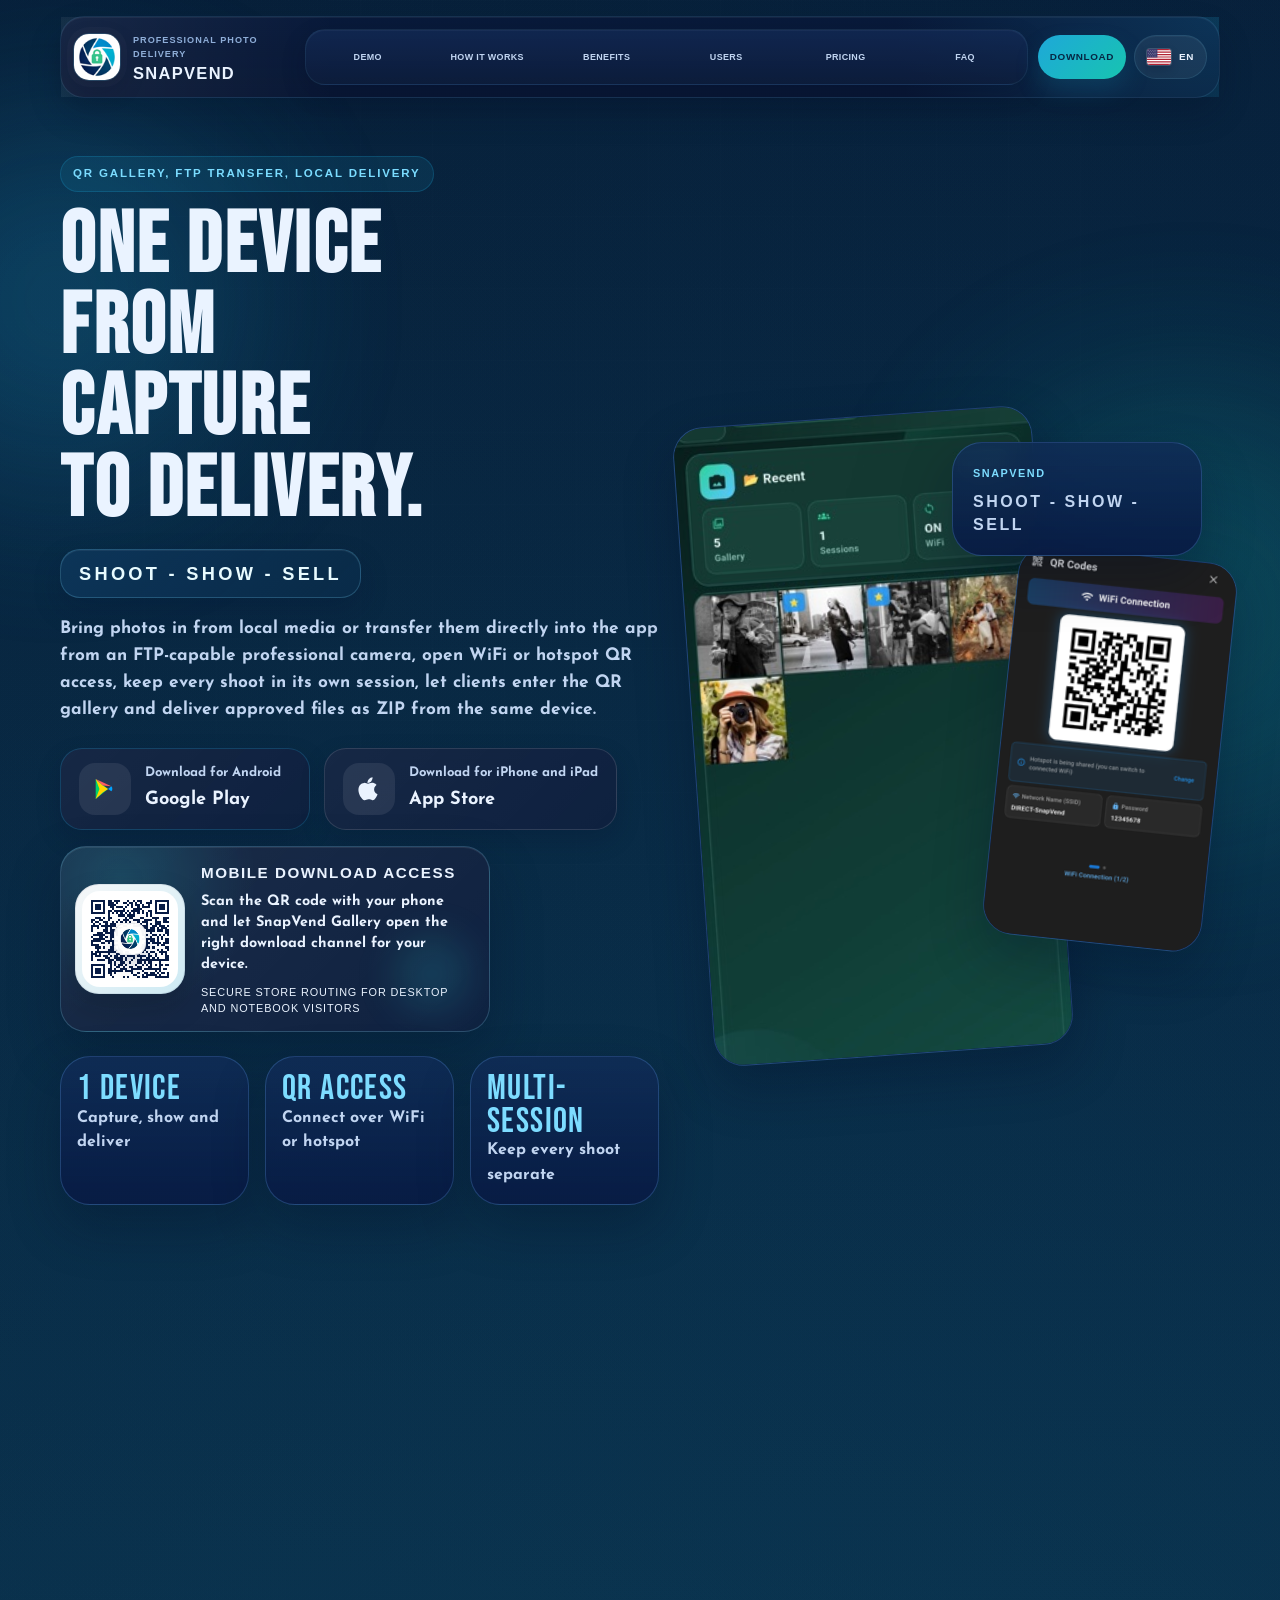
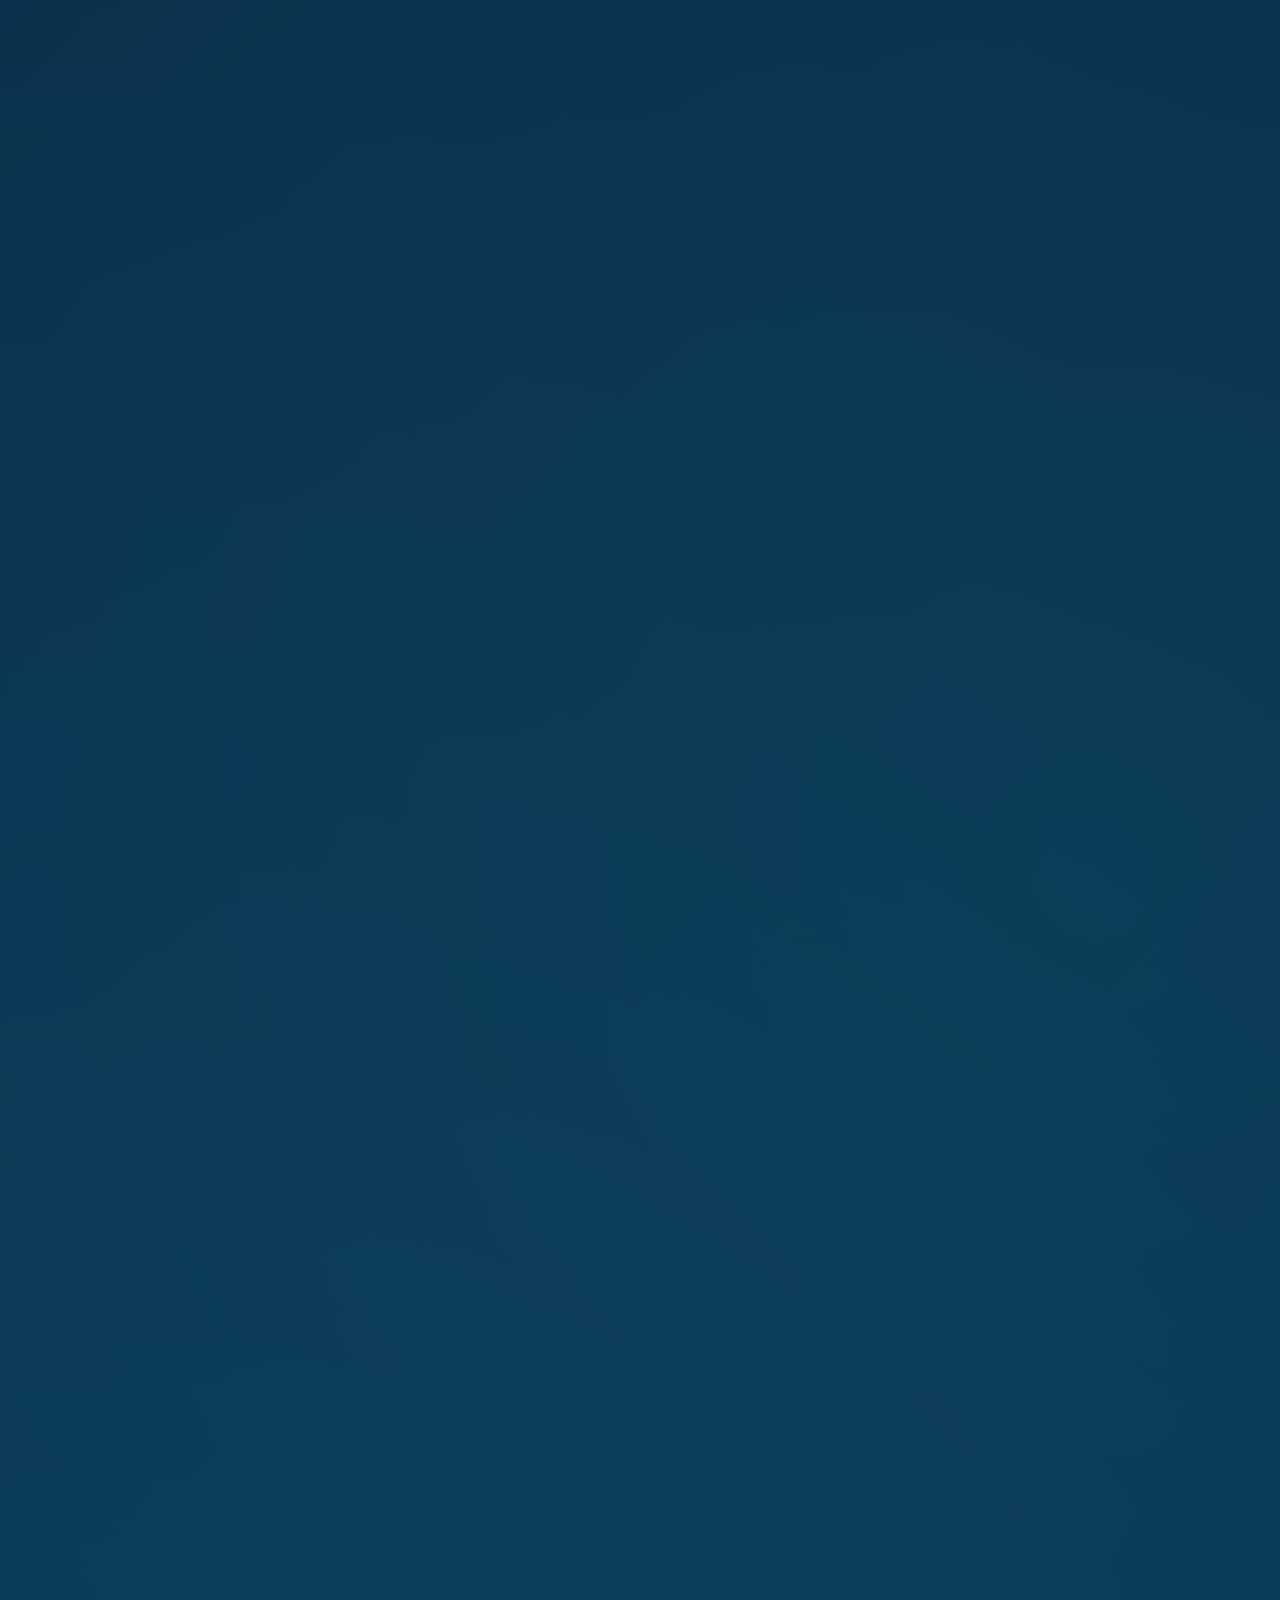
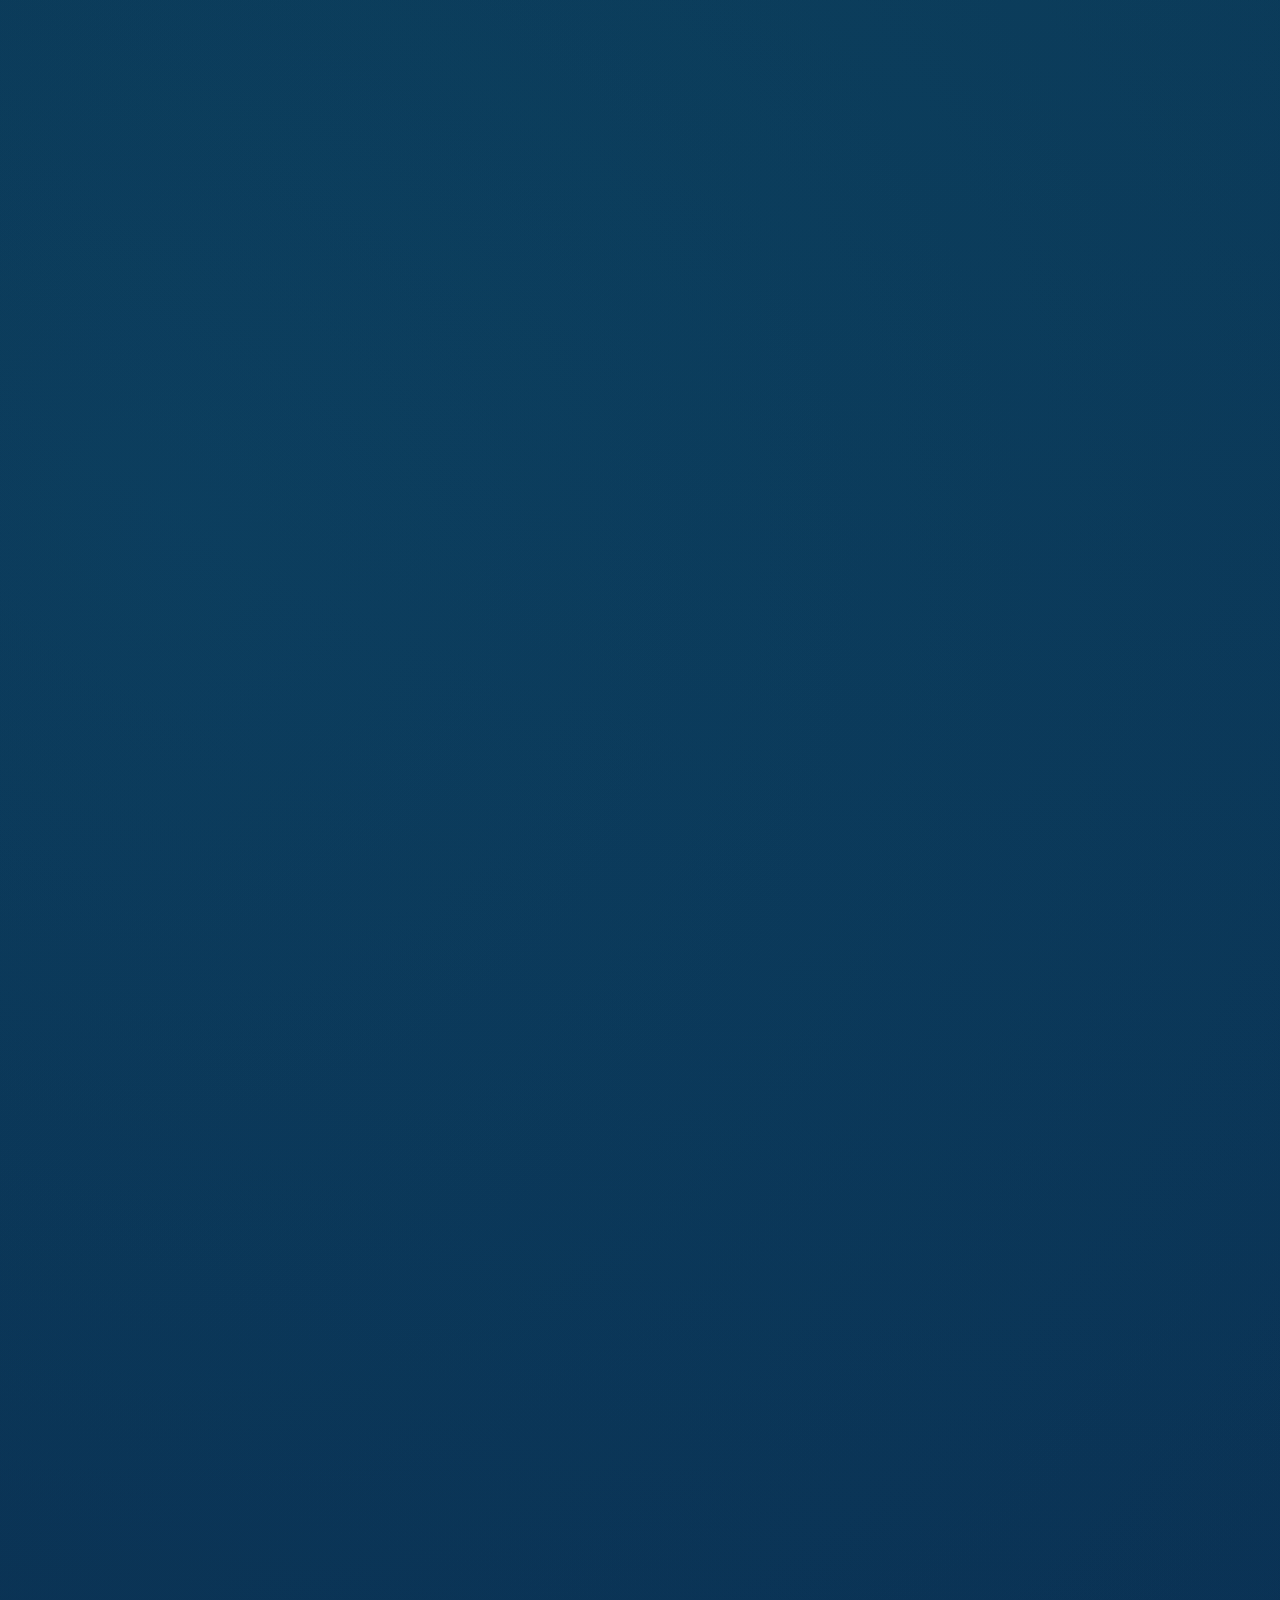
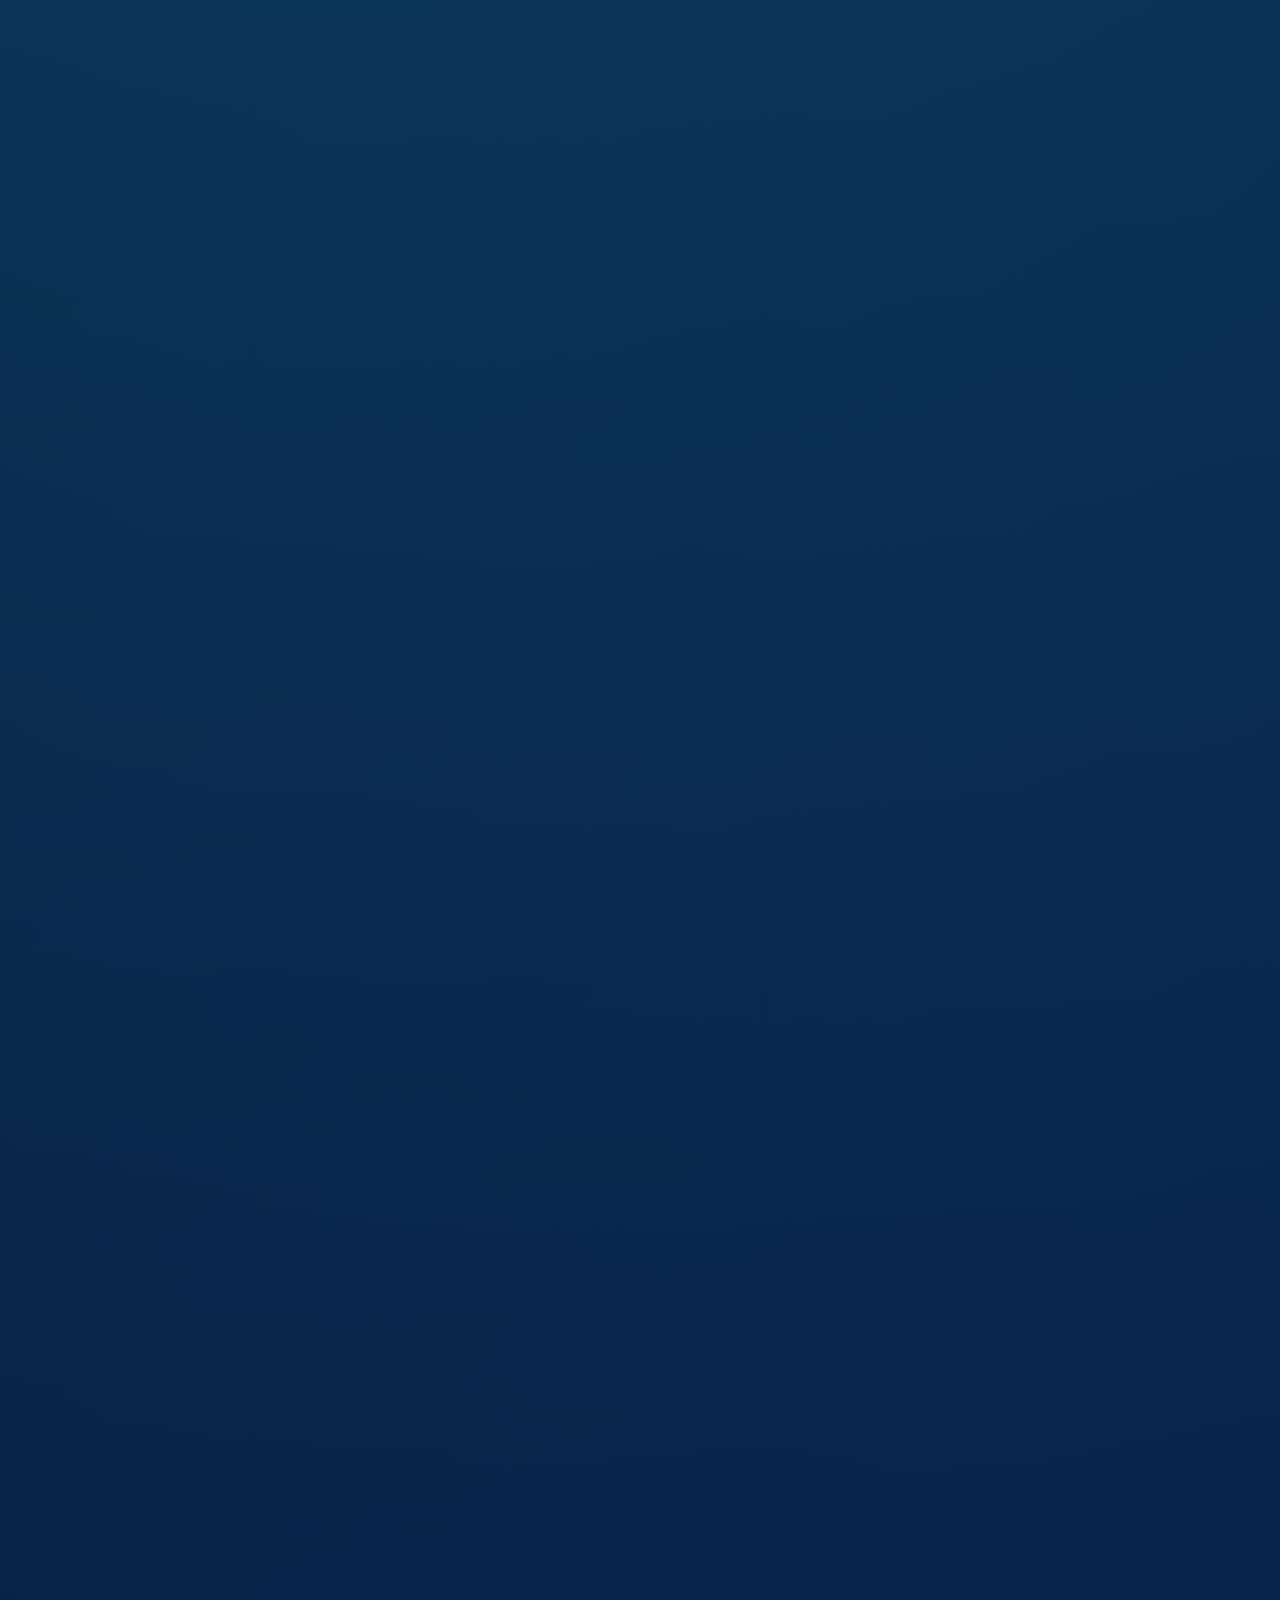
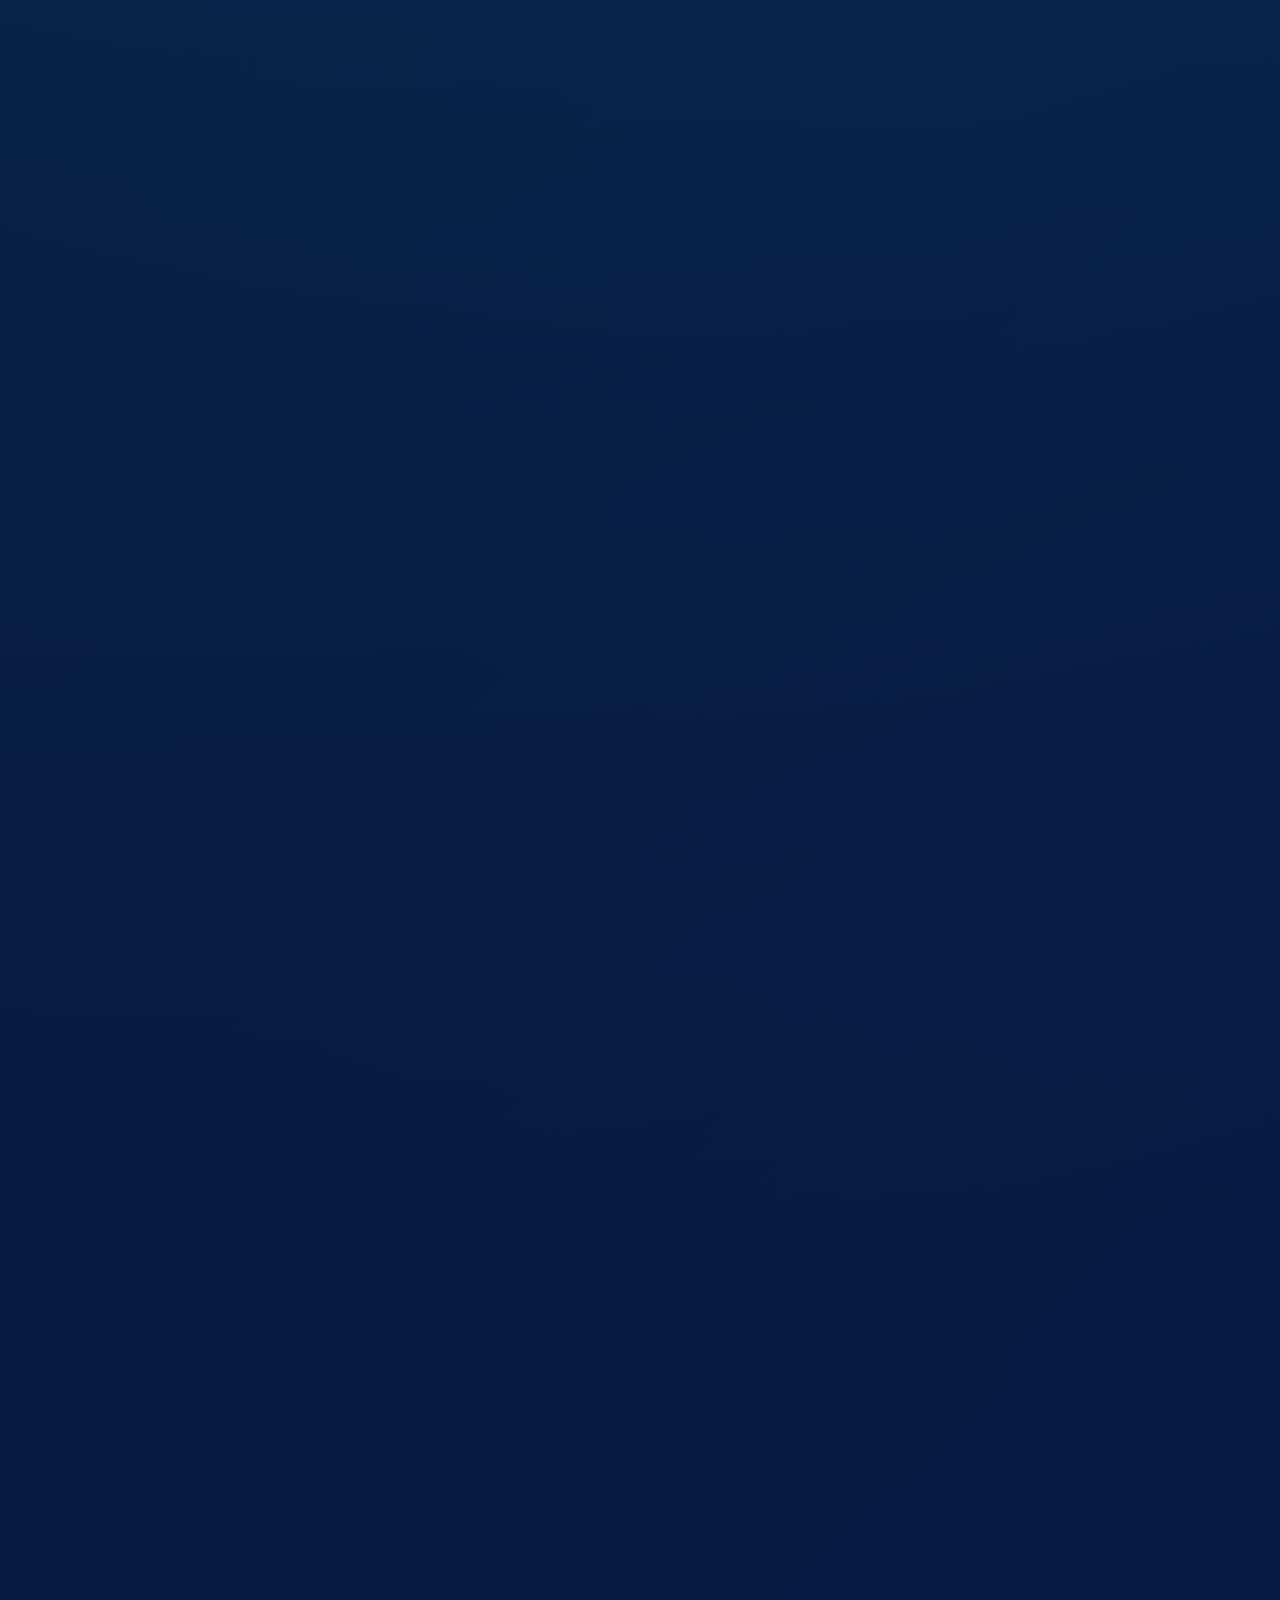
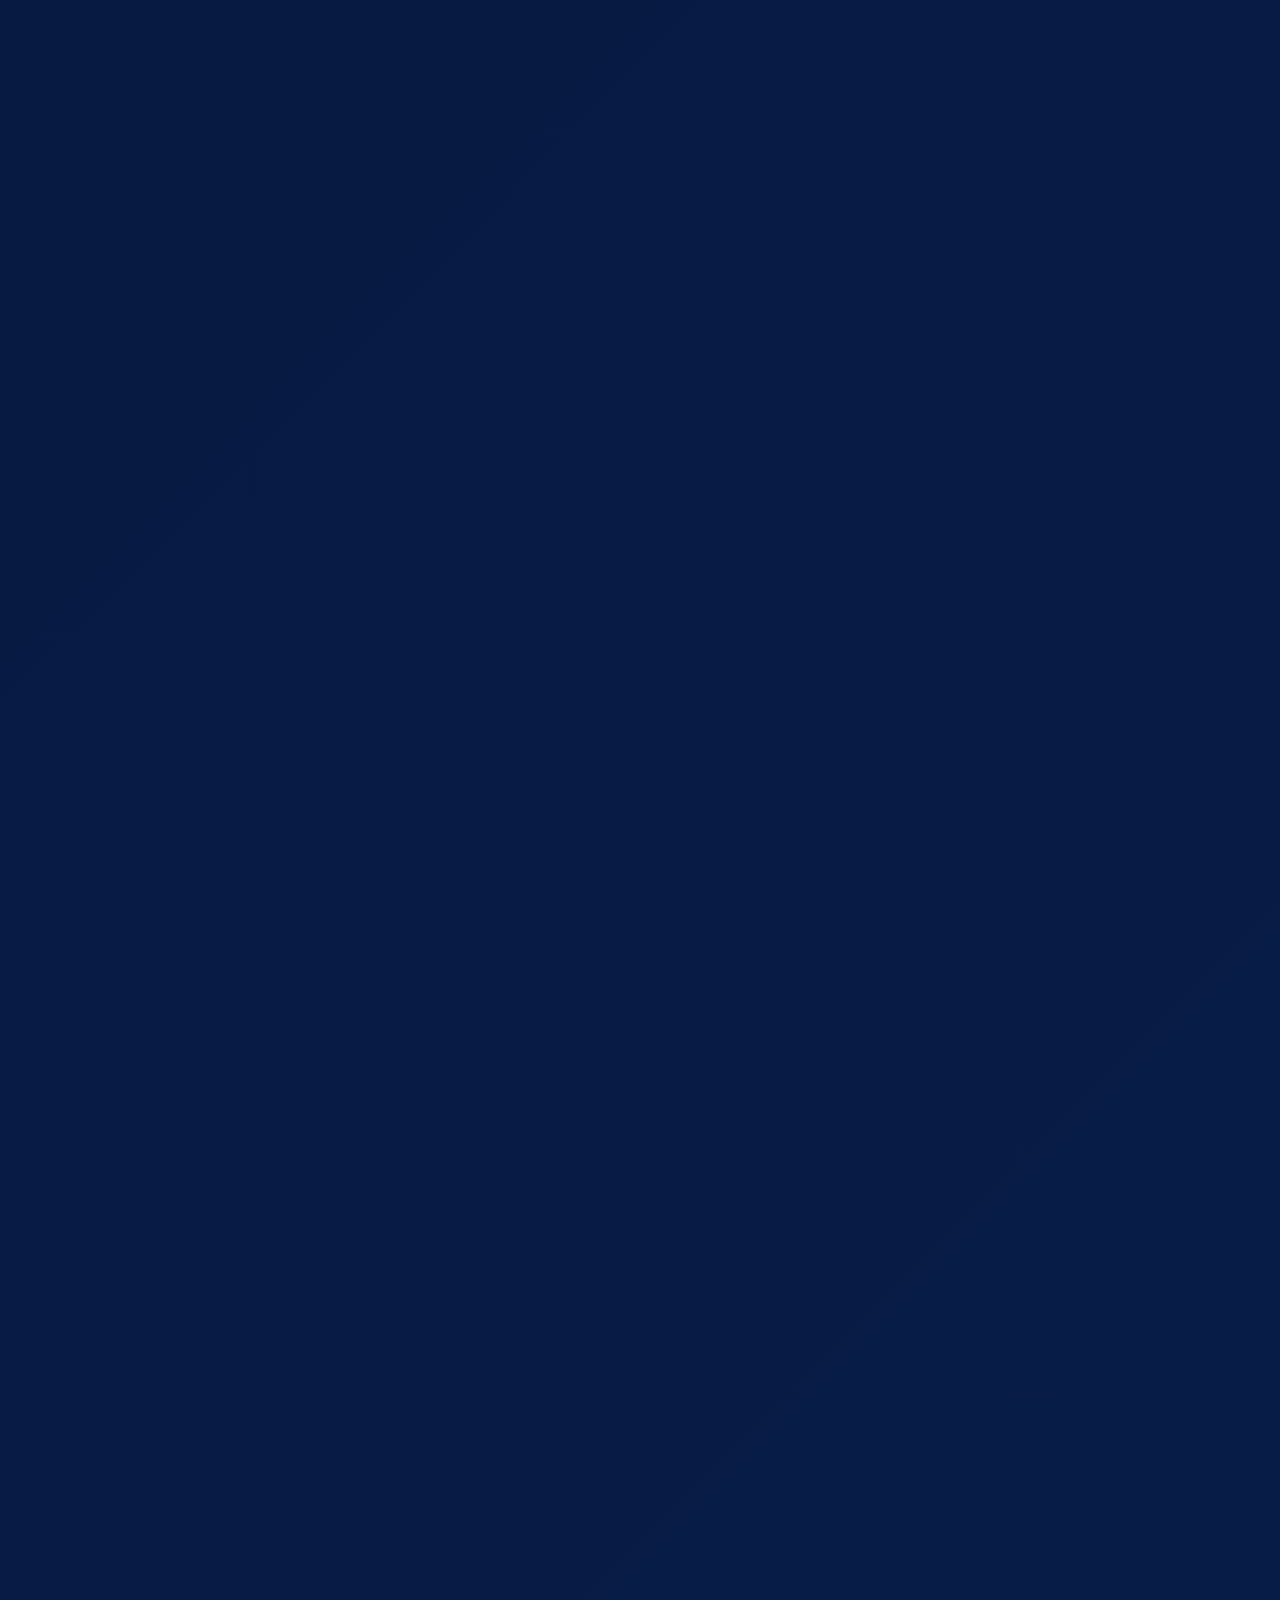
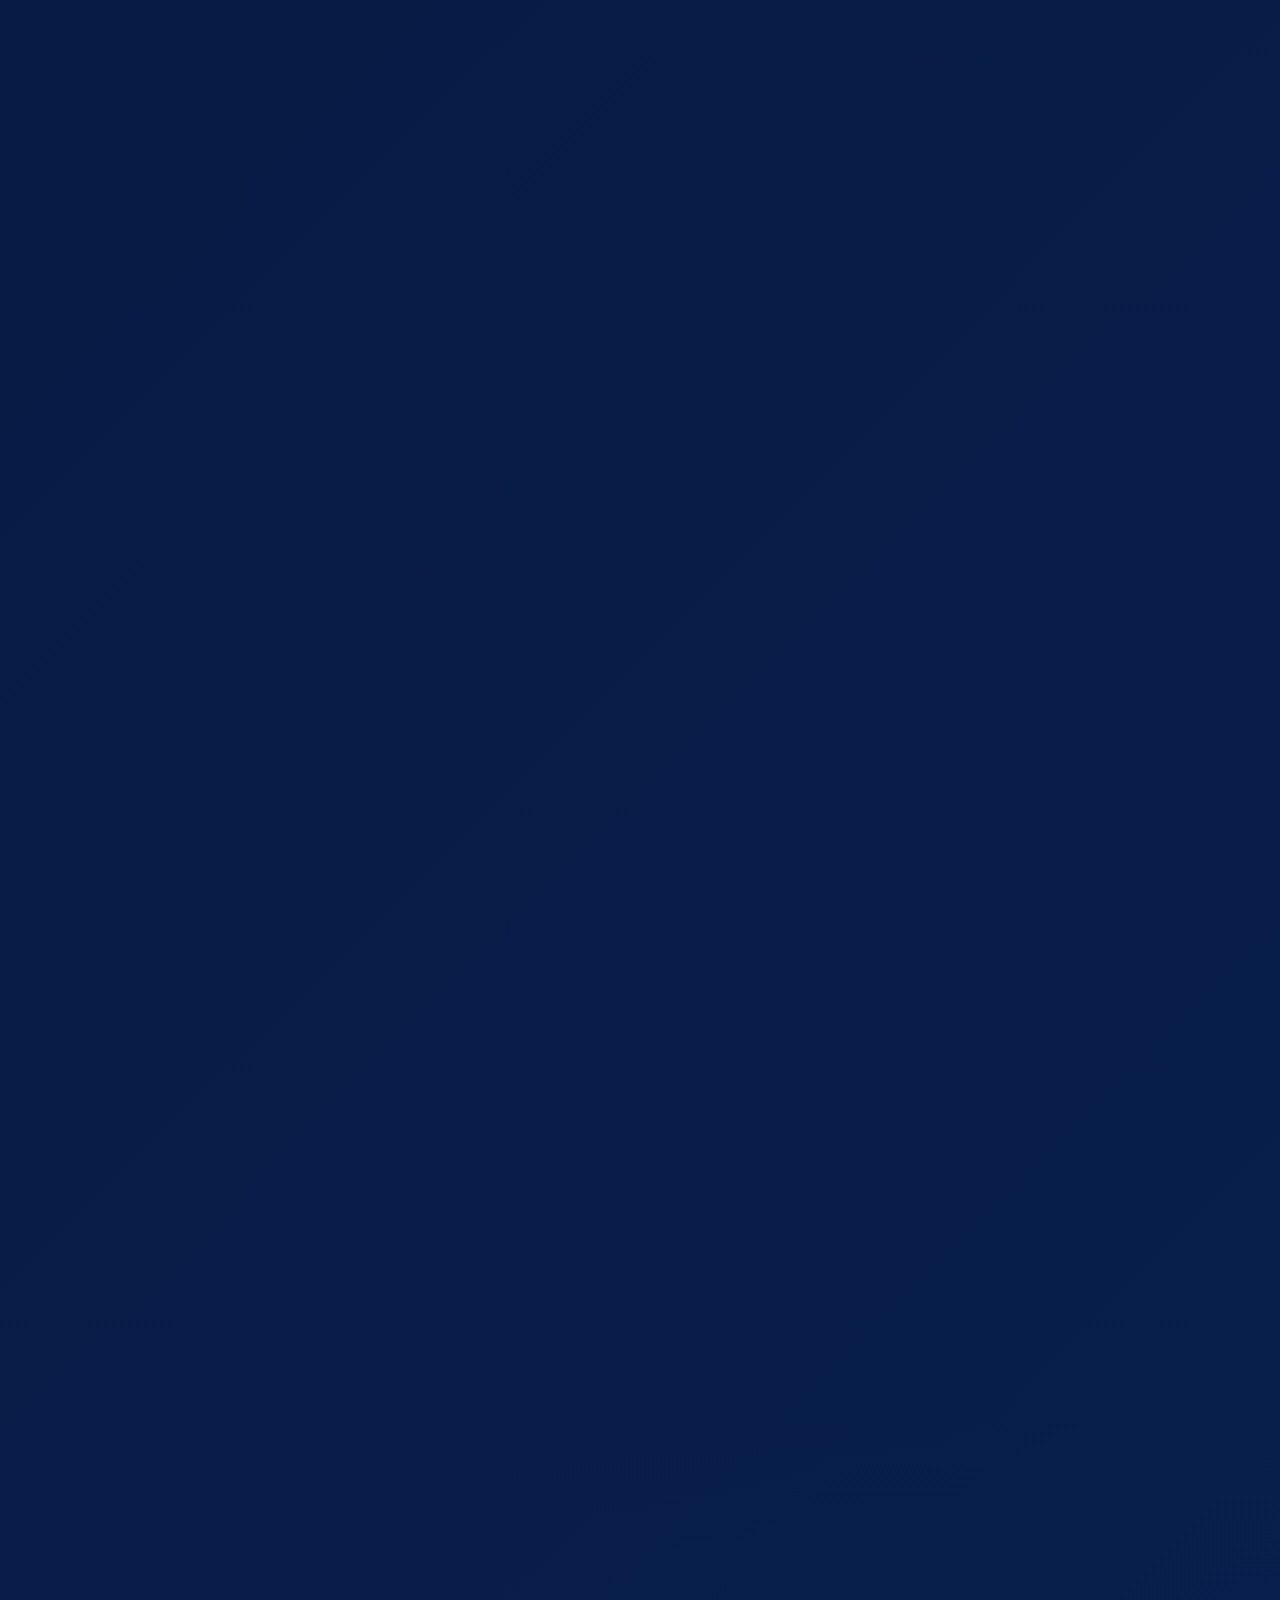
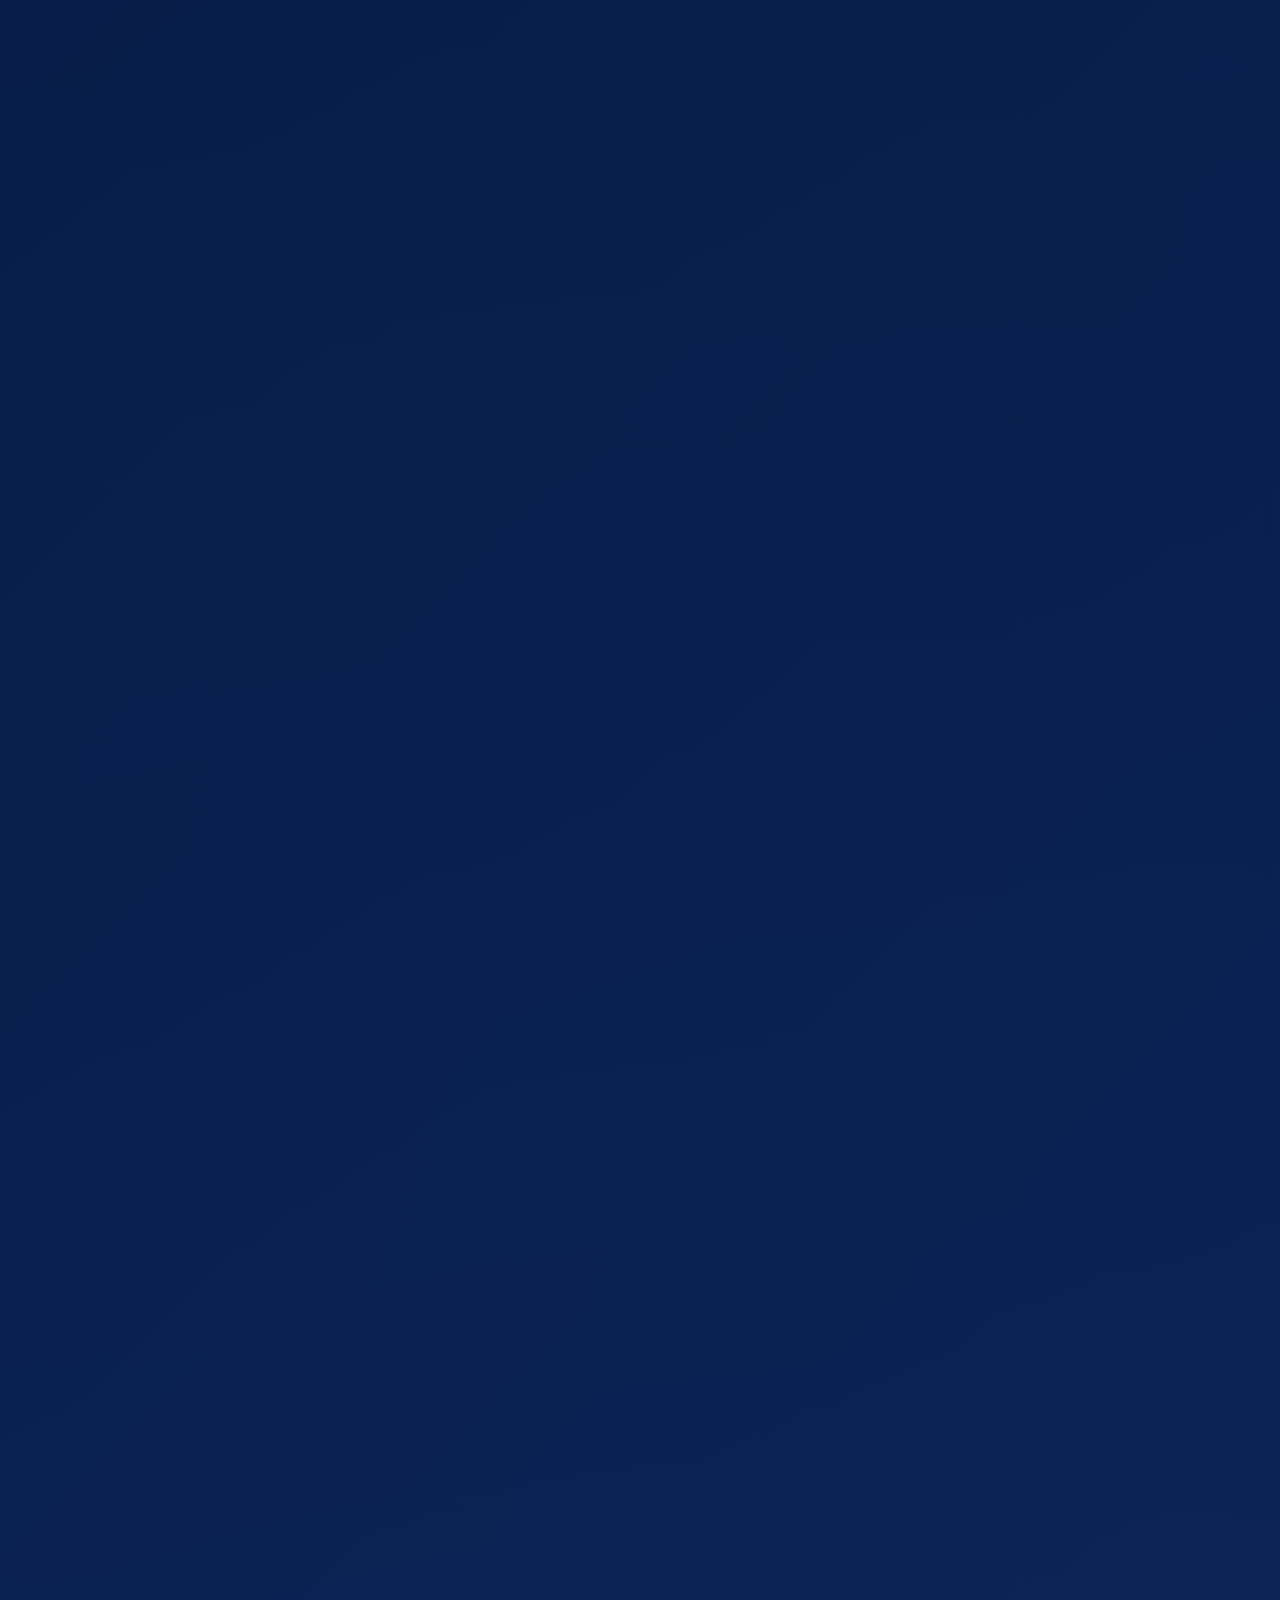
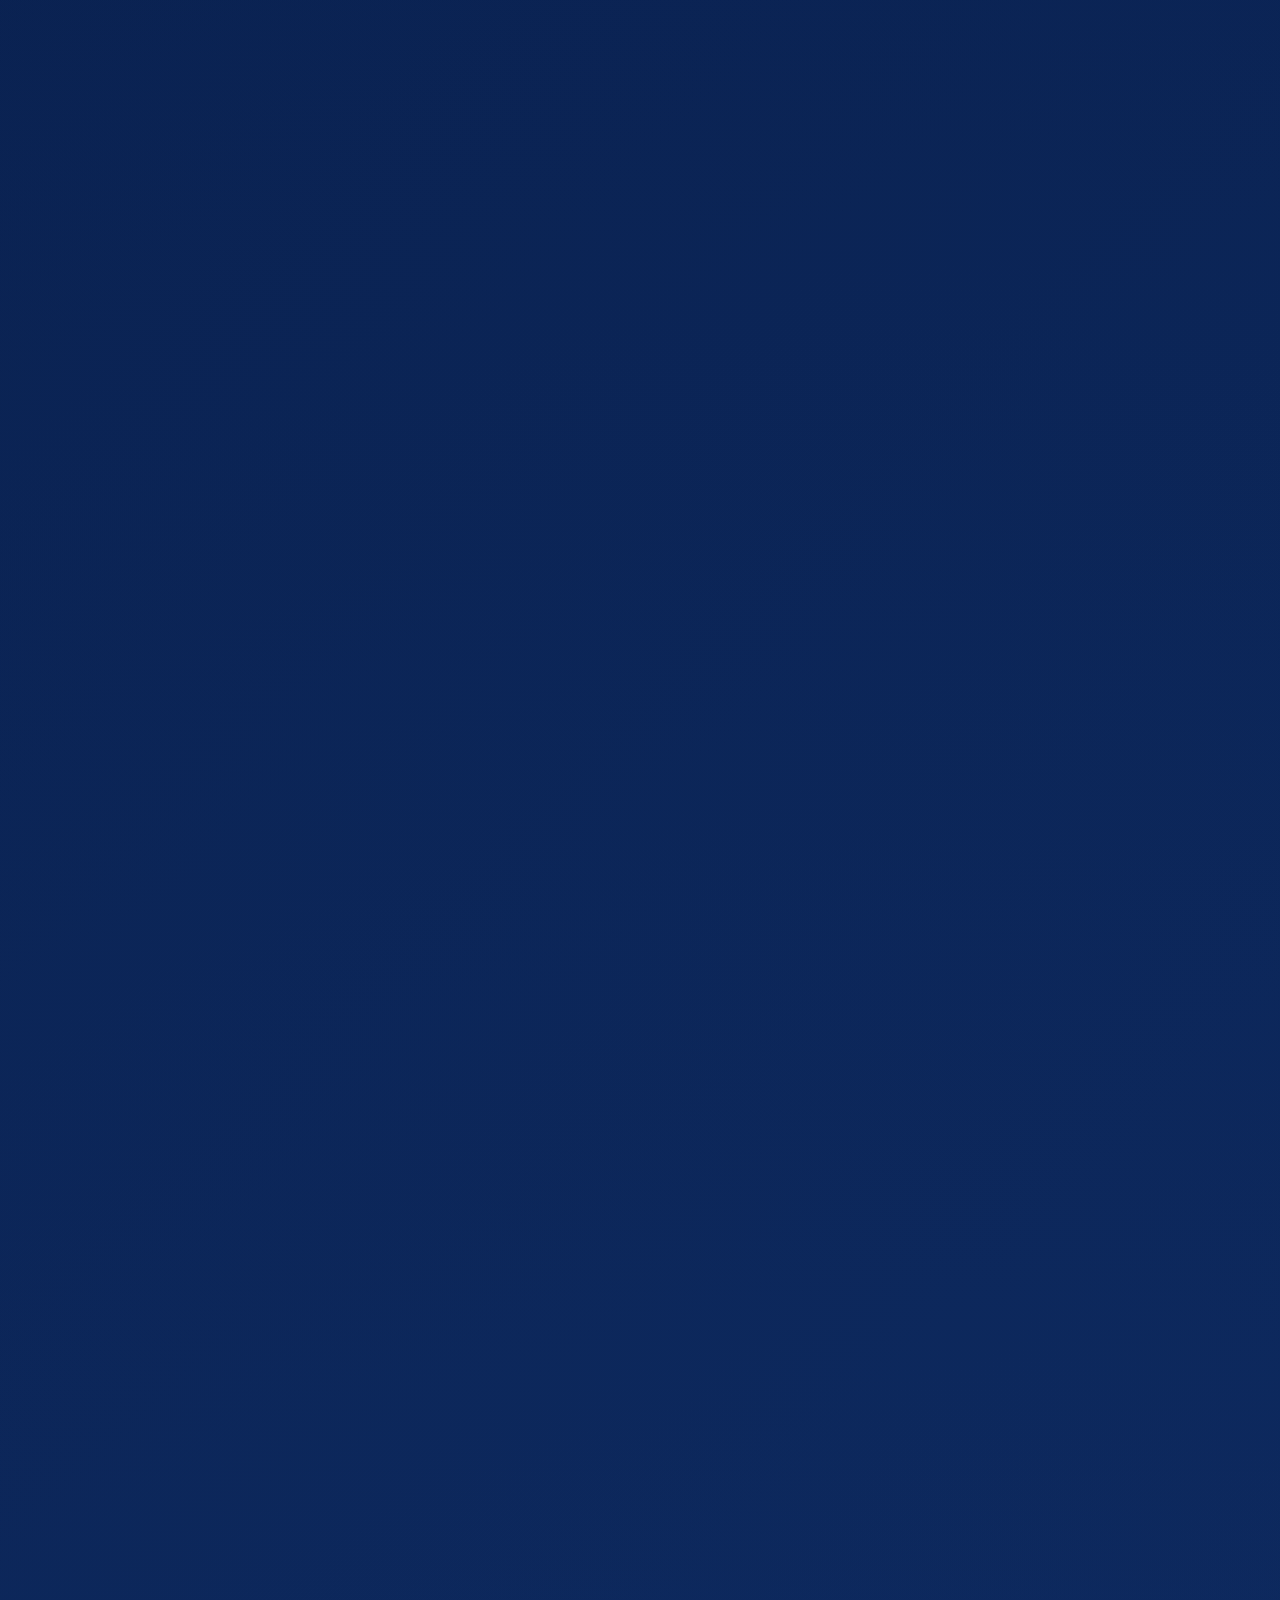
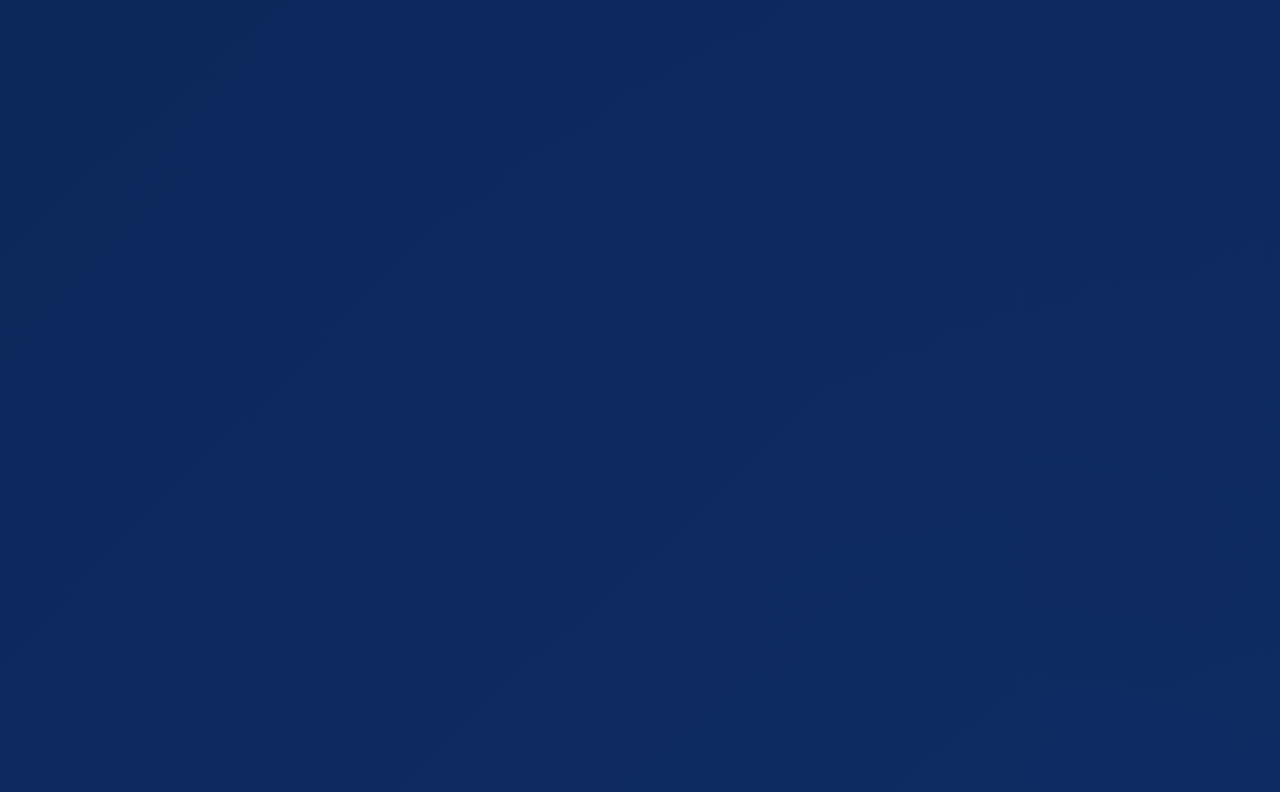
==== index.html @ ad2eaa2d "Add trust and quick start website sections" ====
<!doctype html>
<html lang="tr" dir="ltr" data-locale="tr">
  <head>
    <meta charset="utf-8">
    <meta name="viewport" content="width=device-width, initial-scale=1">
    <title>SnapVend Gallery | Fotoğrafçılar İçin QR Galeri ve Yerel Teslim</title>
    <meta name="description" content="SnapVend Gallery, fotoğrafçıların QR galeri paylaşımı, FTP kamera aktarımı, müşteri seçimi ve ZIP teslim akışını tek telefon veya tablette yönetmesine yardımcı olur.">
    <meta name="keywords" content="SnapVend Gallery, SnapVend, snapvendgallery.com, SnapVend Gallery uygulaması, fotoğrafçılar için QR galeri uygulaması, fotoğraf teslim uygulaması, Çek - Göster - Sat, QR galeri, FTP aktarım, yerel teslim, QR, oturum ve teslim tek akışta, Klasik galeri paylaşımından daha kontrollü saha akışı, Profesyonel saha ekipleri için tasarlandı, SnapVend&#x27;in öne çıktığı saha akışları, İstek, talep ve iş birliği mesajlarını doğrudan bize gönderin, Çok dilli müşteri deneyimi ile daha anlaşılır akış, İlk teslim akışını dakikalar içinde kurun, Yayına hazır, müşteriye anlatması kolay bir ürün deneyimi, Fotoğrafları profesyonel kameradan al, WiFi / erişim noktası QR bağlantısını başlat, Oturum galerisini QR ile aç, Yerel ödeme ve PAC onayı, ZIP teslim ve satış raporu, Müşteriye uygulama indirtmez, Oturum bazlı düzen kurar, Satış ve teslim tek cihazda kalır, Canlı çekim için operasyonel kontrol, Lisans ve cihaz kuralları net görünür, Düğün ve etkinlik fotoğrafçıları, Stüdyo ve portre çekimleri, Okul, spor ve kurumsal işler, Sokak, turistik alan ve mobil portre çekimleri, Mobil teslim ekipleri, Web sitesi ve ilk yönlendirme, Galeri ve müşteri seçimi, Onay ve teslim akışı, Uygulamayı kur, Fotoğrafları alın, QR ile müşteriye göster, Onayla ve teslim et, Şeffaf demo deneyimi, Mağaza sonrası net indirme, Referans alanı hazır, Düğün ve davet seçimi, Düğün baskı listesi, Stüdyo seçim masası, Okul ve spor oturumları, Sokak ve turistik alan portre satışı, Kurumsal etkinlik standı, Düğün baskı ve teslim ekipleri, Hızlı teslim ekipleri, Markalı deneyim arayan stüdyolar, Yerel ağ ile çalışan operasyonlar, Çoklu oturum yöneten ekipler, Sınırsız günlük teslim, Sınırsız canlı sunum ve baskı sipariş listesi, 1 telefon + 1 tablet aktivasyonu, Özel işletme adı, logo ve ZIP dosya adı, Satın alma geri yükleme ve abonelik yönetimi, Aylık Premium’daki tüm lisans hakları, 12 aylık kullanımda daha avantajlı toplam maliyet, Doğrulanmış lisansla 14 gün offline erişim penceresi, Yoğun düğün ve saha ekipleri için sürdürülebilir kullanım, Marka ve teslim akışı üzerinde tam kontrol, QR erişim, oturum, ödeme ve teslim tek akışta ilerler., Düğün, etkinlik, stüdyo ve mobil portre satışına uyum sağlar., Yerel ağ mantığı sayesinde hızlı, kontrollü ve internete daha az bağımlı çalışır., Genel Bilgi, Demo Talebi, Fiyatlandırma, İş Ortaklığı, Özel Talep">
    <meta name="robots" content="index,follow,max-image-preview:large,max-snippet:-1,max-video-preview:-1">
    <meta name="theme-color" content="#071b45">
    <meta http-equiv="content-language" content="tr">
    <meta name="application-name" content="SnapVend Gallery">
    <meta property="og:site_name" content="SnapVend Gallery">
    <meta property="og:type" content="website">
    <meta property="og:title" content="SnapVend Gallery | Fotoğrafçılar İçin QR Galeri ve Yerel Teslim">
    <meta property="og:description" content="SnapVend Gallery, fotoğrafçıların QR galeri paylaşımı, FTP kamera aktarımı, müşteri seçimi ve ZIP teslim akışını tek telefon veya tablette yönetmesine yardımcı olur.">
    <meta property="og:url" content="https://snapvendgallery.com/">
    <meta property="og:image" content="https://snapvendgallery.com/assets/branding/app_icon_store_512.png">
    <meta property="og:image:alt" content="SnapVend Gallery | Fotoğrafçılar İçin QR Galeri ve Yerel Teslim">
    <meta property="og:locale" content="tr_TR">
    <meta name="twitter:card" content="summary_large_image">
    <meta name="twitter:title" content="SnapVend Gallery | Fotoğrafçılar İçin QR Galeri ve Yerel Teslim">
    <meta name="twitter:description" content="SnapVend Gallery, fotoğrafçıların QR galeri paylaşımı, FTP kamera aktarımı, müşteri seçimi ve ZIP teslim akışını tek telefon veya tablette yönetmesine yardımcı olur.">
    <meta name="twitter:image" content="https://snapvendgallery.com/assets/branding/app_icon_store_512.png">
    <meta name="twitter:image:alt" content="SnapVend Gallery | Fotoğrafçılar İçin QR Galeri ve Yerel Teslim">
    <link rel="canonical" href="https://snapvendgallery.com/">
    <link rel="alternate" hreflang="x-default" href="https://snapvendgallery.com/">
    <link rel="alternate" hreflang="tr" href="https://snapvendgallery.com/">
    <link rel="alternate" hreflang="tr-TR" href="https://snapvendgallery.com/">
    <link rel="alternate" hreflang="en" href="https://snapvendgallery.com/en/">
    <link rel="alternate" hreflang="en-US" href="https://snapvendgallery.com/en/">
    <link rel="alternate" hreflang="en-GB" href="https://snapvendgallery.com/en/">
    <link rel="alternate" hreflang="en-CA" href="https://snapvendgallery.com/en/">
    <link rel="alternate" hreflang="en-AU" href="https://snapvendgallery.com/en/">
    <link rel="alternate" hreflang="es" href="https://snapvendgallery.com/es/">
    <link rel="alternate" hreflang="es-ES" href="https://snapvendgallery.com/es/">
    <link rel="alternate" hreflang="es-MX" href="https://snapvendgallery.com/es/">
    <link rel="alternate" hreflang="es-AR" href="https://snapvendgallery.com/es/">
    <link rel="alternate" hreflang="es-CO" href="https://snapvendgallery.com/es/">
    <link rel="alternate" hreflang="fr" href="https://snapvendgallery.com/fr/">
    <link rel="alternate" hreflang="fr-FR" href="https://snapvendgallery.com/fr/">
    <link rel="alternate" hreflang="fr-CA" href="https://snapvendgallery.com/fr/">
    <link rel="alternate" hreflang="fr-BE" href="https://snapvendgallery.com/fr/">
    <link rel="alternate" hreflang="fr-CH" href="https://snapvendgallery.com/fr/">
    <link rel="alternate" hreflang="de" href="https://snapvendgallery.com/de/">
    <link rel="alternate" hreflang="de-DE" href="https://snapvendgallery.com/de/">
    <link rel="alternate" hreflang="de-AT" href="https://snapvendgallery.com/de/">
    <link rel="alternate" hreflang="de-CH" href="https://snapvendgallery.com/de/">
    <link rel="alternate" hreflang="it" href="https://snapvendgallery.com/it/">
    <link rel="alternate" hreflang="it-IT" href="https://snapvendgallery.com/it/">
    <link rel="alternate" hreflang="it-CH" href="https://snapvendgallery.com/it/">
    <link rel="alternate" hreflang="pt" href="https://snapvendgallery.com/pt/">
    <link rel="alternate" hreflang="pt-BR" href="https://snapvendgallery.com/pt/">
    <link rel="alternate" hreflang="pt-PT" href="https://snapvendgallery.com/pt/">
    <link rel="alternate" hreflang="ru" href="https://snapvendgallery.com/ru/">
    <link rel="alternate" hreflang="ru-RU" href="https://snapvendgallery.com/ru/">
    <link rel="alternate" hreflang="ru-KZ" href="https://snapvendgallery.com/ru/">
    <link rel="alternate" hreflang="ar" href="https://snapvendgallery.com/ar/">
    <link rel="alternate" hreflang="ar-SA" href="https://snapvendgallery.com/ar/">
    <link rel="alternate" hreflang="ar-AE" href="https://snapvendgallery.com/ar/">
    <link rel="alternate" hreflang="ar-EG" href="https://snapvendgallery.com/ar/">
    <link rel="alternate" hreflang="hi" href="https://snapvendgallery.com/hi/">
    <link rel="alternate" hreflang="hi-IN" href="https://snapvendgallery.com/hi/">
    <link rel="alternate" hreflang="ja" href="https://snapvendgallery.com/ja/">
    <link rel="alternate" hreflang="ja-JP" href="https://snapvendgallery.com/ja/">
    <link rel="alternate" hreflang="zh" href="https://snapvendgallery.com/zh/">
    <link rel="alternate" hreflang="zh-CN" href="https://snapvendgallery.com/zh/">
    <link rel="alternate" hreflang="zh-SG" href="https://snapvendgallery.com/zh/">
    <link rel="icon" type="image/png" href="./assets/branding/snapvend_logo_square.png">
    <link rel="shortcut icon" href="./assets/branding/snapvend_logo_square.png">
    <link rel="apple-touch-icon" href="./assets/branding/snapvend_logo_square.png">
    <link rel="manifest" href="./manifest.webmanifest">
    <link rel="preload" href="./assets/fonts/BebasNeue-Regular.ttf" as="font" type="font/ttf" crossorigin>
    <link rel="preload" href="./assets/fonts/JosefinSans-Bold.ttf" as="font" type="font/ttf" crossorigin>
    <link rel="stylesheet" href="./styles.css?v=20260509140459">
    <script type="application/ld+json">{"@context":"https://schema.org","@graph":[{"@type":"Organization","@id":"https://snapvendgallery.com/#organization","name":"SnapVend Gallery","alternateName":["SnapVend","SnapVend QR Gallery","SnapVend Photo Delivery"],"description":"SnapVend Gallery, fotoğrafçıların QR galeri paylaşımı, FTP kamera aktarımı, müşteri seçimi ve ZIP teslim akışını tek telefon veya tablette yönetmesine yardımcı olur.","disambiguatingDescription":"SnapVend Gallery, snapvendgallery.com üzerinde yayınlanan fotoğrafçılar için QR galeri ve yerel fotoğraf teslim uygulamasıdır.","slogan":"Çek - Göster - Sat","url":"https://snapvendgallery.com/","logo":{"@type":"ImageObject","url":"https://snapvendgallery.com/assets/branding/snapvend_logo_square.png"},"image":"https://snapvendgallery.com/assets/branding/snapvend_logo_square.png","sameAs":["https://snapvendgallery.com/","https://play.google.com/store/apps/details?id=com.snapvend.gallery"],"contactPoint":[{"@id":"https://snapvendgallery.com/#sales-contact"}]},{"@type":"ContactPoint","@id":"https://snapvendgallery.com/#sales-contact","contactType":"sales","email":"snapvendinfo@gmail.com","url":"mailto:snapvendinfo@gmail.com","availableLanguage":["Türkçe","İngilizce","İspanyolca","Fransızca","Almanca","İtalyanca","Portekizce","Rusça","Arapça","Hintçe","Japonca","Çince"]},{"@type":"WebSite","@id":"https://snapvendgallery.com/#website","url":"https://snapvendgallery.com/","name":"SnapVend Gallery","alternateName":"SnapVend","inLanguage":"tr","publisher":{"@id":"https://snapvendgallery.com/#organization"}},{"@type":"WebPage","@id":"https://snapvendgallery.com/#webpage","url":"https://snapvendgallery.com/","name":"SnapVend Gallery | Fotoğrafçılar İçin QR Galeri ve Yerel Teslim","description":"SnapVend Gallery, fotoğrafçıların QR galeri paylaşımı, FTP kamera aktarımı, müşteri seçimi ve ZIP teslim akışını tek telefon veya tablette yönetmesine yardımcı olur.","inLanguage":"tr","isPartOf":{"@id":"https://snapvendgallery.com/#website"},"about":{"@id":"https://snapvendgallery.com/#app"},"mainEntity":{"@id":"https://snapvendgallery.com/#app"},"primaryImageOfPage":{"@type":"ImageObject","url":"https://snapvendgallery.com/assets/branding/snapvend_logo_square.png"},"keywords":"SnapVend Gallery, SnapVend, snapvendgallery.com, SnapVend Gallery uygulaması, fotoğrafçılar için QR galeri uygulaması, fotoğraf teslim uygulaması, Çek - Göster - Sat, QR galeri, FTP aktarım, yerel teslim, QR, oturum ve teslim tek akışta, Klasik galeri paylaşımından daha kontrollü saha akışı, Profesyonel saha ekipleri için tasarlandı, SnapVend'in öne çıktığı saha akışları, İstek, talep ve iş birliği mesajlarını doğrudan bize gönderin, Çok dilli müşteri deneyimi ile daha anlaşılır akış, İlk teslim akışını dakikalar içinde kurun, Yayına hazır, müşteriye anlatması kolay bir ürün deneyimi, Fotoğrafları profesyonel kameradan al, WiFi / erişim noktası QR bağlantısını başlat, Oturum galerisini QR ile aç, Yerel ödeme ve PAC onayı, ZIP teslim ve satış raporu, Müşteriye uygulama indirtmez, Oturum bazlı düzen kurar, Satış ve teslim tek cihazda kalır, Canlı çekim için operasyonel kontrol, Lisans ve cihaz kuralları net görünür, Düğün ve etkinlik fotoğrafçıları, Stüdyo ve portre çekimleri, Okul, spor ve kurumsal işler, Sokak, turistik alan ve mobil portre çekimleri, Mobil teslim ekipleri, Web sitesi ve ilk yönlendirme, Galeri ve müşteri seçimi, Onay ve teslim akışı, Uygulamayı kur, Fotoğrafları alın, QR ile müşteriye göster, Onayla ve teslim et, Şeffaf demo deneyimi, Mağaza sonrası net indirme, Referans alanı hazır, Düğün ve davet seçimi, Düğün baskı listesi, Stüdyo seçim masası, Okul ve spor oturumları, Sokak ve turistik alan portre satışı, Kurumsal etkinlik standı, Düğün baskı ve teslim ekipleri, Hızlı teslim ekipleri, Markalı deneyim arayan stüdyolar, Yerel ağ ile çalışan operasyonlar, Çoklu oturum yöneten ekipler, Sınırsız günlük teslim, Sınırsız canlı sunum ve baskı sipariş listesi, 1 telefon + 1 tablet aktivasyonu, Özel işletme adı, logo ve ZIP dosya adı, Satın alma geri yükleme ve abonelik yönetimi, Aylık Premium’daki tüm lisans hakları, 12 aylık kullanımda daha avantajlı toplam maliyet, Doğrulanmış lisansla 14 gün offline erişim penceresi, Yoğun düğün ve saha ekipleri için sürdürülebilir kullanım, Marka ve teslim akışı üzerinde tam kontrol, QR erişim, oturum, ödeme ve teslim tek akışta ilerler., Düğün, etkinlik, stüdyo ve mobil portre satışına uyum sağlar., Yerel ağ mantığı sayesinde hızlı, kontrollü ve internete daha az bağımlı çalışır., Genel Bilgi, Demo Talebi, Fiyatlandırma, İş Ortaklığı, Özel Talep","hasPart":[{"@id":"https://snapvendgallery.com/#audience"},{"@id":"https://snapvendgallery.com/#language-support-benefits"},{"@id":"https://snapvendgallery.com/#why-snapvend"},{"@id":"https://snapvendgallery.com/#quick-start"},{"@id":"https://snapvendgallery.com/#trust"},{"@id":"https://snapvendgallery.com/#use-cases"},{"@id":"https://snapvendgallery.com/#reference-profiles"},{"@id":"https://snapvendgallery.com/#faq"},{"@id":"https://snapvendgallery.com/#contact-page"},{"@id":"https://snapvendgallery.com/#contact-topics"},{"@id":"https://snapvendgallery.com/#why-snapvend-points"},{"@id":"https://snapvendgallery.com/#supported-languages"}]},{"@type":"SoftwareApplication","@id":"https://snapvendgallery.com/#app","name":"SnapVend Gallery","alternateName":["SnapVend","SnapVend QR Gallery","SnapVend Photographer Gallery"],"description":"SnapVend Gallery, fotoğrafçıların QR galeri paylaşımı, FTP kamera aktarımı, müşteri seçimi ve ZIP teslim akışını tek telefon veya tablette yönetmesine yardımcı olur.","disambiguatingDescription":"SnapVend Gallery, fotoğrafçılar için mobil QR galeri, FTP kamera aktarımı ve yerel ZIP teslim uygulamasıdır.","applicationCategory":"BusinessApplication","applicationSubCategory":"Fotoğraf akışı, baskı yönetimi ve teslim","applicationSuite":"SnapVend Gallery","identifier":"com.snapvend.gallery","operatingSystem":"ANDROID, IOS","inLanguage":"tr","availableLanguage":["Türkçe","İngilizce","İspanyolca","Fransızca","Almanca","İtalyanca","Portekizce","Rusça","Arapça","Hintçe","Japonca","Çince"],"url":"https://snapvendgallery.com/","mainEntityOfPage":"https://snapvendgallery.com/","image":"https://snapvendgallery.com/assets/branding/snapvend_logo_square.png","screenshot":["https://snapvendgallery.com/assets/marketing/google_play/web/01_gallery_dashboard_hero.jpg","https://snapvendgallery.com/assets/marketing/google_play/web/02_session_qr_access_hero.png","https://snapvendgallery.com/assets/marketing/google_play/web/05_ftp_server_settings_web.png","https://snapvendgallery.com/assets/marketing/google_play/web/01_gallery_dashboard_web.png","https://snapvendgallery.com/assets/marketing/google_play/web/03_browser_gallery_selection_web.png","https://snapvendgallery.com/assets/marketing/google_play/web/06_customer_gallery_selection_tr_web.png","https://snapvendgallery.com/assets/marketing/google_play/web/04_payment_approval_flow_web.png","https://snapvendgallery.com/assets/marketing/google_play/web/07_reports_dashboard_web.png"],"keywords":"SnapVend Gallery, SnapVend, snapvendgallery.com, SnapVend Gallery uygulaması, fotoğrafçılar için QR galeri uygulaması, fotoğraf teslim uygulaması, Çek - Göster - Sat, QR galeri, FTP aktarım, yerel teslim, QR, oturum ve teslim tek akışta, Klasik galeri paylaşımından daha kontrollü saha akışı, Profesyonel saha ekipleri için tasarlandı, SnapVend'in öne çıktığı saha akışları, İstek, talep ve iş birliği mesajlarını doğrudan bize gönderin, Çok dilli müşteri deneyimi ile daha anlaşılır akış, İlk teslim akışını dakikalar içinde kurun, Yayına hazır, müşteriye anlatması kolay bir ürün deneyimi, Fotoğrafları profesyonel kameradan al, WiFi / erişim noktası QR bağlantısını başlat, Oturum galerisini QR ile aç, Yerel ödeme ve PAC onayı, ZIP teslim ve satış raporu, Müşteriye uygulama indirtmez, Oturum bazlı düzen kurar, Satış ve teslim tek cihazda kalır, Canlı çekim için operasyonel kontrol, Lisans ve cihaz kuralları net görünür, Düğün ve etkinlik fotoğrafçıları, Stüdyo ve portre çekimleri, Okul, spor ve kurumsal işler, Sokak, turistik alan ve mobil portre çekimleri, Mobil teslim ekipleri, Web sitesi ve ilk yönlendirme, Galeri ve müşteri seçimi, Onay ve teslim akışı, Uygulamayı kur, Fotoğrafları alın, QR ile müşteriye göster, Onayla ve teslim et, Şeffaf demo deneyimi, Mağaza sonrası net indirme, Referans alanı hazır, Düğün ve davet seçimi, Düğün baskı listesi, Stüdyo seçim masası, Okul ve spor oturumları, Sokak ve turistik alan portre satışı, Kurumsal etkinlik standı, Düğün baskı ve teslim ekipleri, Hızlı teslim ekipleri, Markalı deneyim arayan stüdyolar, Yerel ağ ile çalışan operasyonlar, Çoklu oturum yöneten ekipler, Sınırsız günlük teslim, Sınırsız canlı sunum ve baskı sipariş listesi, 1 telefon + 1 tablet aktivasyonu, Özel işletme adı, logo ve ZIP dosya adı, Satın alma geri yükleme ve abonelik yönetimi, Aylık Premium’daki tüm lisans hakları, 12 aylık kullanımda daha avantajlı toplam maliyet, Doğrulanmış lisansla 14 gün offline erişim penceresi, Yoğun düğün ve saha ekipleri için sürdürülebilir kullanım, Marka ve teslim akışı üzerinde tam kontrol, QR erişim, oturum, ödeme ve teslim tek akışta ilerler., Düğün, etkinlik, stüdyo ve mobil portre satışına uyum sağlar., Yerel ağ mantığı sayesinde hızlı, kontrollü ve internete daha az bağımlı çalışır., Genel Bilgi, Demo Talebi, Fiyatlandırma, İş Ortaklığı, Özel Talep","brand":{"@type":"Brand","name":"SnapVend Gallery","alternateName":"SnapVend"},"publisher":{"@id":"https://snapvendgallery.com/#organization"},"isAccessibleForFree":true,"featureList":["Fotoğrafları profesyonel kameradan al","WiFi / erişim noktası QR bağlantısını başlat","Oturum galerisini QR ile aç","Yerel ödeme ve PAC onayı","ZIP teslim ve satış raporu","Müşteriye uygulama indirtmez","Oturum bazlı düzen kurar","Satış ve teslim tek cihazda kalır","Canlı çekim için operasyonel kontrol","Lisans ve cihaz kuralları net görünür","Uygulamayı kur","Fotoğrafları alın","QR ile müşteriye göster","Onayla ve teslim et","Şeffaf demo deneyimi","Mağaza sonrası net indirme","Referans alanı hazır","Sınırsız günlük teslim","Sınırsız canlı sunum ve baskı sipariş listesi","1 telefon + 1 tablet aktivasyonu","Özel işletme adı, logo ve ZIP dosya adı","Satın alma geri yükleme ve abonelik yönetimi","Aylık Premium’daki tüm lisans hakları","12 aylık kullanımda daha avantajlı toplam maliyet","Doğrulanmış lisansla 14 gün offline erişim penceresi","Yoğun düğün ve saha ekipleri için sürdürülebilir kullanım","Marka ve teslim akışı üzerinde tam kontrol","Web sitesi ve ilk yönlendirme","Galeri ve müşteri seçimi","Onay ve teslim akışı","Düğün ve davet seçimi","Düğün baskı listesi"],"additionalProperty":[{"@type":"PropertyValue","name":"Desteklenen Diller","value":"Türkçe, İngilizce, İspanyolca, Fransızca, Almanca, İtalyanca, Portekizce, Rusça, Arapça, Hintçe, Japonca, Çince"},{"@type":"PropertyValue","name":"Yerellestirilmis musteri akisi kapsami","value":"Çok dilli müşteri deneyimi ile daha anlaşılır akış"},{"@type":"PropertyValue","name":"SnapVend farkı","value":"QR erişim, oturum, ödeme ve teslim tek akışta ilerler. | Düğün, etkinlik, stüdyo ve mobil portre satışına uyum sağlar. | Yerel ağ mantığı sayesinde hızlı, kontrollü ve internete daha az bağımlı çalışır."},{"@type":"PropertyValue","name":"Premium (Aylık)","value":"Free plan günlük 10 teslim, 10 baskı siparişi ve 10 canlı sunum limitiyle temel akışı denetir. Premium lisans 1 telefon + 1 tablet için etkinleşir; teslim, canlı sunum ve baskı limitlerini kaldırır. Doğrulanmış Premium lisans 14 güne kadar offline erişim penceresini korur; satın alma geri yükleme ve abonelik yönetimi desteklenir."}],"audience":[{"@type":"Audience","audienceType":"Düğün ve etkinlik fotoğrafçıları","description":"Canlı çekimde hızlı seçim, anında teslim ve baskı listesini aynı akışta yönetmek isteyen düğün ekipleri için güçlü bir yapı sunar."},{"@type":"Audience","audienceType":"Stüdyo ve portre çekimleri","description":"Müşteriyle birlikte seçim yapıp daha düzenli ilerlemek isteyen stüdyolar."},{"@type":"Audience","audienceType":"Okul, spor ve kurumsal işler","description":"Oturumları karıştırmadan toplu çekimleri yönetmek isteyen ekipler."},{"@type":"Audience","audienceType":"Sokak, turistik alan ve mobil portre çekimleri","description":"Sahada hızlı çekim yapıp, seçilen kareleri anında göstererek tekli veya paket teslim satışı yapmak isteyen fotoğrafçılar için güçlü bir akış sunar."},{"@type":"Audience","audienceType":"Mobil teslim ekipleri","description":"İnternete bağlı kalmadan yerel ağ ve hotspot ile çalışan operasyonlar."}],"offers":[{"@type":"Offer","name":"Premium (Aylık)","description":"Sınırsız günlük teslim | Sınırsız canlı sunum ve baskı sipariş listesi | 1 telefon + 1 tablet aktivasyonu | Özel işletme adı, logo ve ZIP dosya adı | Satın alma geri yükleme ve abonelik yönetimi","price":399.99,"priceCurrency":"TRY","availability":"https://schema.org/InStock","url":"https://snapvendgallery.com/#pricing"},{"@type":"Offer","name":"Premium (Yıllık)","description":"Aylık Premium’daki tüm lisans hakları | 12 aylık kullanımda daha avantajlı toplam maliyet | Doğrulanmış lisansla 14 gün offline erişim penceresi | Yoğun düğün ve saha ekipleri için sürdürülebilir kullanım | Marka ve teslim akışı üzerinde tam kontrol","price":3999.99,"priceCurrency":"TRY","availability":"https://schema.org/InStock","url":"https://snapvendgallery.com/#pricing"}],"downloadUrl":"https://play.google.com/store/apps/details?id=com.snapvend.gallery","installUrl":"https://play.google.com/store/apps/details?id=com.snapvend.gallery","dateModified":"2026-05-09"},{"@type":"ItemList","@id":"https://snapvendgallery.com/#audience","url":"https://snapvendgallery.com/#audience","name":"Profesyonel saha ekipleri için tasarlandı","numberOfItems":5,"itemListElement":[{"@type":"ListItem","position":1,"item":{"@type":"Thing","name":"Düğün ve etkinlik fotoğrafçıları","description":"Canlı çekimde hızlı seçim, anında teslim ve baskı listesini aynı akışta yönetmek isteyen düğün ekipleri için güçlü bir yapı sunar."}},{"@type":"ListItem","position":2,"item":{"@type":"Thing","name":"Stüdyo ve portre çekimleri","description":"Müşteriyle birlikte seçim yapıp daha düzenli ilerlemek isteyen stüdyolar."}},{"@type":"ListItem","position":3,"item":{"@type":"Thing","name":"Okul, spor ve kurumsal işler","description":"Oturumları karıştırmadan toplu çekimleri yönetmek isteyen ekipler."}},{"@type":"ListItem","position":4,"item":{"@type":"Thing","name":"Sokak, turistik alan ve mobil portre çekimleri","description":"Sahada hızlı çekim yapıp, seçilen kareleri anında göstererek tekli veya paket teslim satışı yapmak isteyen fotoğrafçılar için güçlü bir akış sunar."}},{"@type":"ListItem","position":5,"item":{"@type":"Thing","name":"Mobil teslim ekipleri","description":"İnternete bağlı kalmadan yerel ağ ve hotspot ile çalışan operasyonlar."}}]},{"@type":"ItemList","@id":"https://snapvendgallery.com/#language-support-benefits","url":"https://snapvendgallery.com/#language-support-benefits","name":"Çok dilli müşteri deneyimi ile daha anlaşılır akış","numberOfItems":3,"itemListElement":[{"@type":"ListItem","position":1,"item":{"@type":"Thing","name":"Web sitesi ve ilk yönlendirme","description":"Ziyaretçi desteklenen dillerden biriyle geldiğinde içeriği daha rahat takip edebilir ve doğru sayfaya daha hızlı ulaşır."}},{"@type":"ListItem","position":2,"item":{"@type":"Thing","name":"Galeri ve müşteri seçimi","description":"Müşteri tarafındaki galeri deneyimi ve seçim süreci, dil bariyerini azaltacak şekilde daha anlaşılır ilerler."}},{"@type":"ListItem","position":3,"item":{"@type":"Thing","name":"Onay ve teslim akışı","description":"Ödeme, onay ve teslim adımları desteklenen dillerde daha net anlatılarak sahadaki iletişimi kolaylaştırır."}}]},{"@type":"ItemList","@id":"https://snapvendgallery.com/#why-snapvend","url":"https://snapvendgallery.com/#why-snapvend","name":"Klasik galeri paylaşımından daha kontrollü saha akışı","numberOfItems":5,"itemListElement":[{"@type":"ListItem","position":1,"item":{"@type":"Thing","name":"Müşteriye uygulama indirtmez","description":"Müşteri aynı ağda QR ile tarayıcı galerisine girer; ekstra kurulum istemeden akış daha hızlı başlar."}},{"@type":"ListItem","position":2,"item":{"@type":"Thing","name":"Oturum bazlı düzen kurar","description":"Her müşteri, çekim veya grup ayrı kalır; seçim, ödeme ve teslim kayıtları birbirine karışmaz."}},{"@type":"ListItem","position":3,"item":{"@type":"Thing","name":"Satış ve teslim tek cihazda kalır","description":"Yerel ödeme yöntemleri, PAC onayı ve ZIP teslim aynı cihaz üzerinde tamamlanır."}},{"@type":"ListItem","position":4,"item":{"@type":"Thing","name":"Canlı çekim için operasyonel kontrol","description":"FTP kamera aktarımı, baskı listesi, raporlar ve marka ayarları yoğun saha işlerinde daha temiz bir süreç sunar."}},{"@type":"ListItem","position":5,"item":{"@type":"Thing","name":"Lisans ve cihaz kuralları net görünür","description":"Free ve Premium durumu, aktif cihaz hakkı, son doğrulama zamanı ve offline erişim bilgisi uygulama içinde net görünür; ekip sahada hangi hakların açık olduğunu karıştırmaz."}}]},{"@type":"ItemList","@id":"https://snapvendgallery.com/#quick-start","url":"https://snapvendgallery.com/#quick-start","name":"İlk teslim akışını dakikalar içinde kurun","numberOfItems":4,"itemListElement":[{"@type":"ListItem","position":1,"item":{"@type":"Thing","name":"Uygulamayı kur","description":"Telefon veya tablette SnapVend'i açın, işletme bilgilerinizi ve lisans durumunuzu kontrol edin."}},{"@type":"ListItem","position":2,"item":{"@type":"Thing","name":"Fotoğrafları alın","description":"Yerel galeriden seçin ya da FTP destekli profesyonel kameradan doğrudan uygulamaya aktarın."}},{"@type":"ListItem","position":3,"item":{"@type":"Thing","name":"QR ile müşteriye göster","description":"Her çekim için ayrı oturum açın, müşteriyi QR galeriye alın ve seçimleri kontrollü şekilde toplayın."}},{"@type":"ListItem","position":4,"item":{"@type":"Thing","name":"Onayla ve teslim et","description":"Ödeme/PAC kontrolünden sonra onaylanan dosyaları aynı cihazdan ZIP olarak teslim edin."}}]},{"@type":"ItemList","@id":"https://snapvendgallery.com/#trust","url":"https://snapvendgallery.com/#trust","name":"Yayına hazır, müşteriye anlatması kolay bir ürün deneyimi","numberOfItems":3,"itemListElement":[{"@type":"ListItem","position":1,"item":{"@type":"Thing","name":"Şeffaf demo deneyimi","description":"Android demosu temel ürün akışını gösterir; aynı galeri, QR, seçim ve teslim mantığı iPhone ve iPad tarafında da korunur."}},{"@type":"ListItem","position":2,"item":{"@type":"Thing","name":"Mağaza sonrası net indirme","description":"Google Play aktif, App Store yayına alındığında indirme QR kodu ve mağaza yönlendirmeleri aynı yapıda güncellenir."}},{"@type":"ListItem","position":3,"item":{"@type":"Thing","name":"Referans alanı hazır","description":"İlk gerçek kullanıcı yorumları, düğün/stüdyo senaryoları ve müşteri logoları bozulmadan bu alana eklenebilir."}}]},{"@type":"ItemList","@id":"https://snapvendgallery.com/#use-cases","url":"https://snapvendgallery.com/#use-cases","name":"Kullanım Senaryoları","numberOfItems":6,"itemListElement":[{"@type":"ListItem","position":1,"item":{"@type":"Thing","name":"Düğün ve davet seçimi","description":"Çekim devam ederken ya da hemen sonrasında misafire QR ile galeri açın, seçimleri toplayın ve aynı cihazdan teslim edin."}},{"@type":"ListItem","position":2,"item":{"@type":"Thing","name":"Düğün baskı listesi","description":"Çift, aile ve misafir seçimlerini toplarken baskıya gidecek kareleri ayrı bir baskı listesinde toplayın; sahadaki baskı akışı dijital teslimden kopmadan ilerlesin."}},{"@type":"ListItem","position":3,"item":{"@type":"Thing","name":"Stüdyo seçim masası","description":"Portre veya aile çekimlerinde müşteriyle yan yana durup kareleri birlikte eleyin, onaylayın ve tek ekrandan ilerleyin."}},{"@type":"ListItem","position":4,"item":{"@type":"Thing","name":"Okul ve spor oturumları","description":"Birden fazla seansı karıştırmadan sınıf, takım veya kulüp bazlı seçim ve teslim akışlarını ayrı tutun."}},{"@type":"ListItem","position":5,"item":{"@type":"Thing","name":"Sokak ve turistik alan portre satışı","description":"Sahada hızlı çekim yapın, seçilen kareleri anında gösterin ve tekli ya da paket satış akışını aynı cihaz üzerinden yönetin."}},{"@type":"ListItem","position":6,"item":{"@type":"Thing","name":"Kurumsal etkinlik standı","description":"Etkinlik alanında anlık çekim, QR girişi ve ZIP teslimi ile markalı bir deneyim sunun."}}]},{"@type":"ItemList","@id":"https://snapvendgallery.com/#reference-profiles","url":"https://snapvendgallery.com/#reference-profiles","name":"Referans Profilleri","numberOfItems":5,"itemListElement":[{"@type":"ListItem","position":1,"item":{"@type":"Thing","name":"Düğün baskı ve teslim ekipleri","description":"Hem dijital teslimi hem de baskı hazırlığını aynı operasyon içinde yönetmek isteyen düğün fotoğrafçıları için tasarlanmıştır."}},{"@type":"ListItem","position":2,"item":{"@type":"Thing","name":"Hızlı teslim ekipleri","description":"Sahada çekim alıp aynı gün seçim ve teslim sürecini kapatmak isteyen ekipler için uygundur."}},{"@type":"ListItem","position":3,"item":{"@type":"Thing","name":"Markalı deneyim arayan stüdyolar","description":"Özel logo, işletme adı ve kontrollü müşteri akışı isteyen profesyonel stüdyolar için güçlü bir yapı sunar."}},{"@type":"ListItem","position":4,"item":{"@type":"Thing","name":"Yerel ağ ile çalışan operasyonlar","description":"İnternet bağlantısına güvenmeden erişim noktası veya yerel ağ üzerinden işleyen ekipler için doğrudan uyumludur."}},{"@type":"ListItem","position":5,"item":{"@type":"Thing","name":"Çoklu oturum yöneten ekipler","description":"Farklı müşteri veya organizasyonları ayrı akışlarda tutmak isteyen yoğun saha operasyonları için tasarlanmıştır."}}]},{"@type":"DefinedTermSet","@id":"https://snapvendgallery.com/#contact-topics","url":"https://snapvendgallery.com/#contact-topics","name":"Konu","hasDefinedTerm":[{"@type":"DefinedTerm","name":"Genel Bilgi"},{"@type":"DefinedTerm","name":"Demo Talebi"},{"@type":"DefinedTerm","name":"Fiyatlandırma"},{"@type":"DefinedTerm","name":"İş Ortaklığı"},{"@type":"DefinedTerm","name":"Özel Talep"}]},{"@type":"DefinedTermSet","@id":"https://snapvendgallery.com/#why-snapvend-points","url":"https://snapvendgallery.com/#why-snapvend-points","name":"Fotoğrafçının gününü sadeleştirir","hasDefinedTerm":[{"@type":"DefinedTerm","name":"QR erişim, oturum, ödeme ve teslim tek akışta ilerler."},{"@type":"DefinedTerm","name":"Düğün, etkinlik, stüdyo ve mobil portre satışına uyum sağlar."},{"@type":"DefinedTerm","name":"Yerel ağ mantığı sayesinde hızlı, kontrollü ve internete daha az bağımlı çalışır."}]},{"@type":"DefinedTermSet","@id":"https://snapvendgallery.com/#supported-languages","url":"https://snapvendgallery.com/#supported-languages","name":"Desteklenen Diller","hasDefinedTerm":[{"@type":"DefinedTerm","name":"Türkçe"},{"@type":"DefinedTerm","name":"İngilizce"},{"@type":"DefinedTerm","name":"İspanyolca"},{"@type":"DefinedTerm","name":"Fransızca"},{"@type":"DefinedTerm","name":"Almanca"},{"@type":"DefinedTerm","name":"İtalyanca"},{"@type":"DefinedTerm","name":"Portekizce"},{"@type":"DefinedTerm","name":"Rusça"},{"@type":"DefinedTerm","name":"Arapça"},{"@type":"DefinedTerm","name":"Hintçe"},{"@type":"DefinedTerm","name":"Japonca"},{"@type":"DefinedTerm","name":"Çince"}]},{"@type":"ContactPage","@id":"https://snapvendgallery.com/#contact-page","url":"https://snapvendgallery.com/#contact","name":"İstek, talep ve iş birliği mesajlarını doğrudan bize gönderin","description":"Demo talebi, fiyat sorusu, iş ortaklığı veya özel akış ihtiyacınız için formu kullanın.","inLanguage":"tr","isPartOf":{"@id":"https://snapvendgallery.com/#website"},"about":[{"@id":"https://snapvendgallery.com/#app"},{"@id":"https://snapvendgallery.com/#contact-topics"}],"mainEntity":{"@id":"https://snapvendgallery.com/#sales-contact"},"potentialAction":{"@type":"CommunicateAction","name":"Gönder","target":"mailto:snapvendinfo@gmail.com","recipient":{"@id":"https://snapvendgallery.com/#organization"}}},{"@type":"FAQPage","@id":"https://snapvendgallery.com/#faq","mainEntity":[{"@type":"Question","name":"SnapVend Gallery nedir?","acceptedAnswer":{"@type":"Answer","text":"SnapVend Gallery, fotoğrafçılar için geliştirilen QR galeri, FTP kamera aktarımı, müşteri seçimi, yerel ödeme onayı ve ZIP teslim akışını tek cihazda birleştiren mobil uygulamadır."}},{"@type":"Question","name":"SnapVend internetsiz çalışır mı?","acceptedAnswer":{"@type":"Answer","text":"Evet. Ana akış yerel ağ veya erişim noktası üzerinde çalışabilir. Bulut zorunlu değildir."}},{"@type":"Question","name":"Profesyonel fotoğraf makinesinden doğrudan aktarım yapabilir miyim?","acceptedAnswer":{"@type":"Answer","text":"Evet. FTP destekli profesyonel fotoğraf makinelerinden fotoğrafları aynı ağ veya erişim noktası üzerinden doğrudan SnapVend uygulamasına aktarabilirsiniz."}},{"@type":"Question","name":"Müşteri fotoğrafları nasıl görür?","acceptedAnswer":{"@type":"Answer","text":"Müşteri önce WiFi ya da erişim noktası QR bağlantısıyla aynı ağa alınır, ardından oturum QR kodunu okutup yalnızca kendisine ait galeriyi tarayıcıdan açar."}},{"@type":"Question","name":"Oturum yapısı ne işe yarar?","acceptedAnswer":{"@type":"Answer","text":"Her müşteri, çekim veya etkinlik ayrı bir oturum olarak tutulur. Böylece fotoğraflar, seçimler, ödeme akışı ve teslim kayıtları karışmaz; ayrıca her oturumun sonucu daha kontrollü izlenir."}},{"@type":"Question","name":"Raporlar bölümünde neyi takip edebilirim?","acceptedAnswer":{"@type":"Answer","text":"Rapor ekranı üzerinden satış adedi, gelir, indirme hareketleri, dönüşüm ve ortalama sepet gibi temel performans göstergelerini sahadaki operasyonu kapatmadan izleyebilirsiniz."}},{"@type":"Question","name":"Kendi işletme adımı ve logomu kullanabilir miyim?","acceptedAnswer":{"@type":"Answer","text":"Evet. Premium planlarda özel işletme adı, logo ve teslim markalaması açılır."}},{"@type":"Question","name":"Müşteriye ülkeye göre ödeme yöntemi gösterebilir miyim?","acceptedAnswer":{"@type":"Answer","text":"Evet. İşletme ülkesi seçildiğinde kurulumu tamamlanan yerel yöntemler ödeme popup ekranında görünür. Türkiye, İspanya, Hindistan, Çin ve Japonya için hazır yöntem setleri vardır."}},{"@type":"Question","name":"Baskı listesi ne işe yarar?","acceptedAnswer":{"@type":"Answer","text":"Baskı listesi, seçilen kareleri teslim akışından koparmadan baskı için ayrı tutar. Özellikle düğün fotoğrafçılarında hangi fotoğrafın basılacağı ve baskı hazırlığının nasıl ilerlediği daha kontrollü yönetilir."}},{"@type":"Question","name":"Hangi dilleri destekliyor?","acceptedAnswer":{"@type":"Answer","text":"Web sitesi, müşteri galerisi ve desteklenen akışlarda şu diller sunulabilir: Türkçe, İngilizce, İspanyolca, Fransızca, Almanca, İtalyanca, Portekizce, Rusça, Arapça, Hintçe, Japonca, Çince"}},{"@type":"Question","name":"Free ve Premium lisans kuralları nasıl çalışır?","acceptedAnswer":{"@type":"Answer","text":"Free plan günlük 10 teslim, 10 baskı siparişi ve 10 canlı sunum hakkı verir. Premium plan bu limitleri kaldırır, 1 telefon + 1 tablet aktivasyonu sunar, doğrulanmış lisans için 14 güne kadar offline erişim penceresini korur ve satın alma geri yükleme ile abonelik yönetimini destekler."}},{"@type":"Question","name":"Teslim limiti hangi planda kalkıyor?","acceptedAnswer":{"@type":"Answer","text":"Aylık ve yıllık Premium planlar günlük teslim limitini kaldırır."}},{"@type":"Question","name":"İlk kullanıma başlamak için teknik kurulum gerekir mi?","acceptedAnswer":{"@type":"Answer","text":"Hayır. Uygulamayı açıp fotoğrafları içe aldıktan sonra aynı cihazdan QR oturumu, müşteri seçimi, ödeme/PAC kontrolü ve ZIP teslim akışına geçebilirsiniz."}},{"@type":"Question","name":"App Store yayını tamamlanınca web sitesi değişecek mi?","acceptedAnswer":{"@type":"Answer","text":"Evet. iOS yayına açıldığında App Store butonları, indirme QR kodu, yapılandırılmış veri ve mağaza açıklamaları doğrudan aktif bağlantıya göre güncellenir."}}]}]}</script>
    <script defer src="./site-config.js?v=20260509140459"></script>
    <script defer src="./script.js?v=20260509140459"></script>
  </head>
  <body>
    <div class="page-aura page-aura-left" aria-hidden="true"></div>
    <div class="page-aura page-aura-right" aria-hidden="true"></div>

    <header class="topbar">
      <div class="container topbar-inner">
        <a class="brand" href="./index.html">
          <img class="brand-mark" src="./assets/branding/snapvend_logo_square_web.png" alt="SnapVend" width="64" height="64" decoding="async" fetchpriority="high">
          <span class="brand-copy">
            <span class="brand-kicker">Profesyonel Fotoğraf Teslimi</span>
            <strong>SnapVend</strong>
          </span>
        </a>

        <button class="topbar-menu-toggle" type="button" aria-expanded="false" aria-controls="primary-menu" data-menu-toggle>
          <span class="topbar-menu-toggle-lines" aria-hidden="true">
            <span></span>
            <span></span>
            <span></span>
          </span>
          <span>Menü</span>
        </button>

        <div class="topbar-menu-panel" id="primary-menu" data-menu-panel>
          <nav class="topnav" aria-label="Sections">
            <a href="#demo">Demo</a>
            <a href="#how-it-works">Nasıl Çalışır</a>
            <a href="#why-snapvend">Avantajlar</a>
            <a href="#audience">Kimler İçin</a>
            <a href="#pricing">Fiyatlandırma</a>
            <a href="#faq">SSS</a>
          </nav>

          <div class="topbar-actions">
            <a class="pill-link" href="#download">İndir</a>
            <details class="language-switcher">
              <summary><span class="language-summary"><span class="language-flag" aria-hidden="true"><img src="./assets/flags/tr.svg" alt="" loading="lazy" decoding="async"></span><span>TR</span></span></summary>
              <div class="language-menu">
              <a class="language-option language-option-active" href="./index.html" lang="tr" hreflang="tr"><span class="language-flag" aria-hidden="true"><img src="./assets/flags/tr.svg" alt="" loading="lazy" decoding="async"></span><span class="language-name">Türkçe</span></a>
              <a class="language-option" href="./en/index.html" lang="en" hreflang="en"><span class="language-flag" aria-hidden="true"><img src="./assets/flags/us.svg" alt="" loading="lazy" decoding="async"></span><span class="language-name">İngilizce</span></a>
              <a class="language-option" href="./es/index.html" lang="es" hreflang="es"><span class="language-flag" aria-hidden="true"><img src="./assets/flags/es.svg" alt="" loading="lazy" decoding="async"></span><span class="language-name">İspanyolca</span></a>
              <a class="language-option" href="./fr/index.html" lang="fr" hreflang="fr"><span class="language-flag" aria-hidden="true"><img src="./assets/flags/fr.svg" alt="" loading="lazy" decoding="async"></span><span class="language-name">Fransızca</span></a>
              <a class="language-option" href="./de/index.html" lang="de" hreflang="de"><span class="language-flag" aria-hidden="true"><img src="./assets/flags/de.svg" alt="" loading="lazy" decoding="async"></span><span class="language-name">Almanca</span></a>
              <a class="language-option" href="./it/index.html" lang="it" hreflang="it"><span class="language-flag" aria-hidden="true"><img src="./assets/flags/it.svg" alt="" loading="lazy" decoding="async"></span><span class="language-name">İtalyanca</span></a>
              <a class="language-option" href="./pt/index.html" lang="pt" hreflang="pt"><span class="language-flag" aria-hidden="true"><img src="./assets/flags/br.svg" alt="" loading="lazy" decoding="async"></span><span class="language-name">Portekizce</span></a>
              <a class="language-option" href="./ru/index.html" lang="ru" hreflang="ru"><span class="language-flag" aria-hidden="true"><img src="./assets/flags/ru.svg" alt="" loading="lazy" decoding="async"></span><span class="language-name">Rusça</span></a>
              <a class="language-option" href="./ar/index.html" lang="ar" hreflang="ar"><span class="language-flag" aria-hidden="true"><img src="./assets/flags/sa.svg" alt="" loading="lazy" decoding="async"></span><span class="language-name">Arapça</span></a>
              <a class="language-option" href="./hi/index.html" lang="hi" hreflang="hi"><span class="language-flag" aria-hidden="true"><img src="./assets/flags/in.svg" alt="" loading="lazy" decoding="async"></span><span class="language-name">Hintçe</span></a>
              <a class="language-option" href="./ja/index.html" lang="ja" hreflang="ja"><span class="language-flag" aria-hidden="true"><img src="./assets/flags/jp.svg" alt="" loading="lazy" decoding="async"></span><span class="language-name">Japonca</span></a>
              <a class="language-option" href="./zh/index.html" lang="zh" hreflang="zh"><span class="language-flag" aria-hidden="true"><img src="./assets/flags/cn.svg" alt="" loading="lazy" decoding="async"></span><span class="language-name">Çince</span></a>
              </div>
            </details>
          </div>
        </div>
      </div>
    </header>

    <main>
      <section class="hero section" id="download">
        <div class="container hero-grid">
          <div class="hero-copy reveal">
            <p class="eyebrow">QR galeri, FTP aktarım, yerel teslim</p>
            <h1>Çekimden teslimata tek cihazda akış.</h1>
            <p class="hero-motto">Çek - Göster - Sat</p>
            <p class="hero-lead">Fotoğrafları yerel galeriden ya da FTP destekli profesyonel fotoğraf makinesinden doğrudan uygulamaya alın, WiFi veya erişim noktası QR bağlantısını açın, her çekim için ayrı oturum yönetin, müşteriyi QR galeriye alın ve onaylanan dosyaları aynı cihazdan ZIP olarak teslim edin.</p>

            <div class="download-options">
            <div class="store-badges">
              <a class="store-badge store-badge-play" data-store-link="googlePlay" href="https://play.google.com/store/apps/details?id=com.snapvend.gallery" target="_blank" rel="noreferrer">
                <span class="store-logo" aria-hidden="true">
                  <svg viewBox="0 0 48 48" role="img">
                    <path fill="#00d26a" d="M8 6.8 29.2 24 8 41.2z"></path>
                    <path fill="#00a3ff" d="m29.2 24 5.6-4.8c2.4 1.7 2.4 7 0 8.7z"></path>
                    <path fill="#ffd400" d="M8 6.8 20.1 18l9.1 6-9.1 6L8 41.2 14.5 24z"></path>
                    <path fill="#ff5a5f" d="M8 6.8 20.1 18l14.7 1.2z"></path>
                  </svg>
                </span>
                <span class="store-copy">
                  <small>Android için indir</small>
                  <strong>Google Play</strong>
                </span>
              </a>

              <a class="store-badge store-badge-apple" data-store-link="appStore" data-app-store-alert="Şu an test aşamasında olduğu için en kısa zamanda indirmeye açılacaktır." href="#" aria-label="iPhone ve iPad için indir App Store. Şu an test aşamasında olduğu için en kısa zamanda indirmeye açılacaktır.">
                <span class="store-logo" aria-hidden="true">
                  <svg viewBox="0 0 48 48" role="img">
                    <path fill="currentColor" d="M32.7 24.8c0-5 4.1-7.4 4.3-7.6-2.4-3.3-6-3.8-7.3-3.9-3-.3-5.9 1.7-7.4 1.7-1.6 0-4-1.6-6.5-1.5-3.4.1-6.5 1.9-8.2 4.8-3.6 6-.9 15 2.6 19.9 1.7 2.4 3.7 5.1 6.3 5 2.5-.1 3.5-1.5 6.7-1.5 3.1 0 4 .1 6.6 1.5 2.7.2 4.5-2.3 6.2-4.7 1.9-2.8 2.7-5.5 2.7-5.6-.1 0-5.9-2.3-5.9-8.1Zm-4.8-14.2c1.5-1.8 2.5-4.2 2.2-6.6-2.2.1-4.8 1.5-6.4 3.3-1.4 1.6-2.6 4-2.3 6.3 2.4.2 4.8-1.2 6.5-3Z"></path>
                  </svg>
                </span>
                <span class="store-copy">
                  <small>iPhone ve iPad için indir</small>
                  <strong>App Store</strong>
                </span>
              </a>
            </div>

              <a class="download-qr-card" href="https://snapvendgallery.com/download/?lang=tr" aria-label="Mobil indirme erişimi. QR kodu telefonunuzla tarayın; SnapVend Gallery cihazınıza uygun indirme kanalını güvenli şekilde açsın. Masaüstü ve notebook ziyaretçileri için güvenli mağaza yönlendirmesi">
                <span class="download-qr-art" aria-hidden="true">
                  <img class="download-qr-code" src="./assets/marketing/download-qr.svg" alt="" width="184" height="184" loading="lazy" decoding="async">
                  <span class="download-qr-logo">
                    <img src="./assets/branding/snapvend_logo_square.png" alt="" width="52" height="52" loading="lazy" decoding="async">
                  </span>
                </span>
                <span class="download-qr-copy">
                  <strong>Mobil indirme erişimi</strong>
                  <span>QR kodu telefonunuzla tarayın; SnapVend Gallery cihazınıza uygun indirme kanalını güvenli şekilde açsın.</span>
                  <em>Masaüstü ve notebook ziyaretçileri için güvenli mağaza yönlendirmesi</em>
                </span>
              </a>
            </div>

            <div class="metric-grid">
            <article class="metric-card reveal">
              <span class="metric-value">1 cihaz</span>
              <span class="metric-label">Çek, göster, teslim et</span>
            </article>
            <article class="metric-card reveal">
              <span class="metric-value">QR erişim</span>
              <span class="metric-label">WiFi ya da erişim noktası ile bağlan</span>
            </article>
            <article class="metric-card reveal">
              <span class="metric-value">Çoklu oturum</span>
              <span class="metric-label">Her çekimi ayrı yönet</span>
            </article>
            </div>
          </div>

          <div class="hero-visual reveal">
            <article class="visual-frame visual-frame-main">
              <img src="./assets/marketing/google_play/web/01_gallery_dashboard_hero.jpg" alt="SnapVend ana ekranı, canlı galeri ve oturum özeti" width="288" height="640" loading="eager" decoding="async" fetchpriority="high">
            </article>
            <article class="visual-frame visual-frame-secondary">
              <img src="./assets/marketing/google_play/web/02_session_qr_access_hero.png" alt="SnapVend WiFi ve erişim noktası QR bağlantı ekranı" width="189" height="420" loading="eager" decoding="async">
            </article>
            <article class="visual-chip">
              <span>SnapVend</span>
              <p class="visual-chip-motto">Çek - Göster - Sat</p>
            </article>
          </div>
        </div>
      </section>

      <section class="section quick-start deferred-section" id="quick-start">
        <div class="container quick-start-shell reveal">
          <div class="section-head">
            <p class="eyebrow">Hızlı Başlangıç</p>
            <h2>İlk teslim akışını dakikalar içinde kurun</h2>
            <p>SnapVend&#x27;i yeni açan bir ekip, karmaşık panel öğrenmeden çekimden teslimata geçebilir.</p>
          </div>

          <div class="quick-start-grid">
              <article class="quick-start-card reveal">
                <span class="quick-start-index">01</span>
                <h3>Uygulamayı kur</h3>
                <p>Telefon veya tablette SnapVend&#x27;i açın, işletme bilgilerinizi ve lisans durumunuzu kontrol edin.</p>
              </article>
              <article class="quick-start-card reveal">
                <span class="quick-start-index">02</span>
                <h3>Fotoğrafları alın</h3>
                <p>Yerel galeriden seçin ya da FTP destekli profesyonel kameradan doğrudan uygulamaya aktarın.</p>
              </article>
              <article class="quick-start-card reveal">
                <span class="quick-start-index">03</span>
                <h3>QR ile müşteriye göster</h3>
                <p>Her çekim için ayrı oturum açın, müşteriyi QR galeriye alın ve seçimleri kontrollü şekilde toplayın.</p>
              </article>
              <article class="quick-start-card reveal">
                <span class="quick-start-index">04</span>
                <h3>Onayla ve teslim et</h3>
                <p>Ödeme/PAC kontrolünden sonra onaylanan dosyaları aynı cihazdan ZIP olarak teslim edin.</p>
              </article>
          </div>
        </div>
      </section>

      <section class="section language-support deferred-section" id="language-support">
        <div class="container">
          <div class="language-support-shell">
            <div class="section-head reveal">
              <p class="eyebrow">Dil Desteği</p>
              <h2>Çok dilli müşteri deneyimi ile daha anlaşılır akış</h2>
              <p>SnapVend, farklı ülkelerden gelen müşteriler için web sitesi, müşteri galerisi ve desteklenen akışlarda daha anlaşılır bir dil deneyimi sunar.</p>
            </div>

            <div class="language-support-topline reveal">
              <div class="language-support-count">
                <strong>12+</strong>
                <span>Desteklenen Diller</span>
              </div>
            </div>

            <div class="language-support-grid">
              <article class="language-support-card reveal">
                <div class="language-support-card-head">
                  <span class="language-support-icon" aria-hidden="true"><svg viewBox="0 0 24 24" aria-hidden="true"><path d="M12 2.75a9.25 9.25 0 1 0 0 18.5 9.25 9.25 0 0 0 0-18.5Zm5.87 7.75h-3.04a15.3 15.3 0 0 0-1.08-4.2 7.79 7.79 0 0 1 4.12 4.2ZM12 4.21c.73.96 1.37 2.45 1.73 4.29h-3.46C10.63 6.66 11.27 5.17 12 4.21Zm-1.48.09A15.3 15.3 0 0 0 9.43 8.5H6.39a7.79 7.79 0 0 1 4.13-4.2ZM5.92 12c0-.52.06-1.02.17-1.5h3.13c-.07.49-.11.99-.11 1.5 0 .51.04 1.01.11 1.5H6.09A7.9 7.9 0 0 1 5.92 12Zm.47 3.5h3.04c.22 1.5.61 2.88 1.09 4.2a7.79 7.79 0 0 1-4.13-4.2Zm5.61 4.29c-.73-.96-1.37-2.45-1.73-4.29h3.46c-.36 1.84-1 3.33-1.73 4.29Zm2.21-.09c.48-1.32.87-2.7 1.09-4.2h3.04a7.79 7.79 0 0 1-4.13 4.2Zm1.39-6.2c.07-.49.11-.99.11-1.5 0-.51-.04-1.01-.11-1.5h3.13c.11.48.17.98.17 1.5 0 .52-.06 1.02-.17 1.5H15.6Z" fill="currentColor"/></svg></span>
                  <h3>Web sitesi ve ilk yönlendirme</h3>
                </div>
                <p>Ziyaretçi desteklenen dillerden biriyle geldiğinde içeriği daha rahat takip edebilir ve doğru sayfaya daha hızlı ulaşır.</p>
              </article>
              <article class="language-support-card reveal">
                <div class="language-support-card-head">
                  <span class="language-support-icon" aria-hidden="true"><svg viewBox="0 0 24 24" aria-hidden="true"><path d="M6.75 4.75A2.75 2.75 0 0 0 4 7.5v9A2.75 2.75 0 0 0 6.75 19.25h10.5A2.75 2.75 0 0 0 20 16.5v-9a2.75 2.75 0 0 0-2.75-2.75H6.75Zm0 1.5h10.5c.69 0 1.25.56 1.25 1.25v5.32l-2.43-2.43a1.75 1.75 0 0 0-2.48 0l-1.22 1.22-2.02-2.02a1.75 1.75 0 0 0-2.48 0L5.5 11.96V7.5c0-.69.56-1.25 1.25-1.25Zm9.75 11.5H6.75c-.69 0-1.25-.56-1.25-1.25v-2.42l3.43-3.43a.25.25 0 0 1 .35 0l2.55 2.55c.29.29.77.29 1.06 0l1.75-1.75a.25.25 0 0 1 .35 0l3.51 3.51v1.54c0 .69-.56 1.25-1.25 1.25ZM8.75 8.5a1.25 1.25 0 1 0 0 2.5 1.25 1.25 0 0 0 0-2.5Z" fill="currentColor"/></svg></span>
                  <h3>Galeri ve müşteri seçimi</h3>
                </div>
                <p>Müşteri tarafındaki galeri deneyimi ve seçim süreci, dil bariyerini azaltacak şekilde daha anlaşılır ilerler.</p>
              </article>
              <article class="language-support-card reveal">
                <div class="language-support-card-head">
                  <span class="language-support-icon" aria-hidden="true"><svg viewBox="0 0 24 24" aria-hidden="true"><path d="M12 2.75c-2.02 1.65-4.62 2.5-7.25 2.5-.41 0-.75.34-.75.75v4.93c0 4.73 2.88 8.99 7.27 10.77.18.07.38.07.56 0C16.22 19.92 19 15.66 19 10.93V6c0-.41-.34-.75-.75-.75-2.63 0-5.23-.85-7.25-2.5Zm-5.5 4c2.03-.12 4-.71 5.5-1.68 1.5.97 3.47 1.56 5.5 1.68v4.18c0 3.98-2.31 7.57-5.5 9.25-3.2-1.68-5.5-5.27-5.5-9.25V6.75Zm8.3 2.96a.75.75 0 0 1 0 1.06l-3.47 3.47a.75.75 0 0 1-1.06 0L9 12.97a.75.75 0 1 1 1.06-1.06l.74.74 2.94-2.94a.75.75 0 0 1 1.06 0Z" fill="currentColor"/></svg></span>
                  <h3>Onay ve teslim akışı</h3>
                </div>
                <p>Ödeme, onay ve teslim adımları desteklenen dillerde daha net anlatılarak sahadaki iletişimi kolaylaştırır.</p>
              </article>
            </div>

            <div class="language-support-footer reveal">
              <span class="proof-label">Desteklenen Diller</span>
              <div class="language-support-badges">
                <span class="language-support-badge"><span class="language-support-badge-flag" aria-hidden="true"><img src="./assets/flags/tr.svg" alt="" loading="lazy" decoding="async"></span><span class="language-support-badge-name">Türkçe</span></span>
                <span class="language-support-badge"><span class="language-support-badge-flag" aria-hidden="true"><img src="./assets/flags/us.svg" alt="" loading="lazy" decoding="async"></span><span class="language-support-badge-name">İngilizce</span></span>
                <span class="language-support-badge"><span class="language-support-badge-flag" aria-hidden="true"><img src="./assets/flags/es.svg" alt="" loading="lazy" decoding="async"></span><span class="language-support-badge-name">İspanyolca</span></span>
                <span class="language-support-badge"><span class="language-support-badge-flag" aria-hidden="true"><img src="./assets/flags/fr.svg" alt="" loading="lazy" decoding="async"></span><span class="language-support-badge-name">Fransızca</span></span>
                <span class="language-support-badge"><span class="language-support-badge-flag" aria-hidden="true"><img src="./assets/flags/de.svg" alt="" loading="lazy" decoding="async"></span><span class="language-support-badge-name">Almanca</span></span>
                <span class="language-support-badge"><span class="language-support-badge-flag" aria-hidden="true"><img src="./assets/flags/it.svg" alt="" loading="lazy" decoding="async"></span><span class="language-support-badge-name">İtalyanca</span></span>
                <span class="language-support-badge"><span class="language-support-badge-flag" aria-hidden="true"><img src="./assets/flags/br.svg" alt="" loading="lazy" decoding="async"></span><span class="language-support-badge-name">Portekizce</span></span>
                <span class="language-support-badge"><span class="language-support-badge-flag" aria-hidden="true"><img src="./assets/flags/ru.svg" alt="" loading="lazy" decoding="async"></span><span class="language-support-badge-name">Rusça</span></span>
                <span class="language-support-badge"><span class="language-support-badge-flag" aria-hidden="true"><img src="./assets/flags/sa.svg" alt="" loading="lazy" decoding="async"></span><span class="language-support-badge-name">Arapça</span></span>
                <span class="language-support-badge"><span class="language-support-badge-flag" aria-hidden="true"><img src="./assets/flags/in.svg" alt="" loading="lazy" decoding="async"></span><span class="language-support-badge-name">Hintçe</span></span>
                <span class="language-support-badge"><span class="language-support-badge-flag" aria-hidden="true"><img src="./assets/flags/jp.svg" alt="" loading="lazy" decoding="async"></span><span class="language-support-badge-name">Japonca</span></span>
                <span class="language-support-badge"><span class="language-support-badge-flag" aria-hidden="true"><img src="./assets/flags/cn.svg" alt="" loading="lazy" decoding="async"></span><span class="language-support-badge-name">Çince</span></span>
              </div>
            </div>
          </div>
        </div>
      </section>

      <section class="section demo deferred-section" id="demo">
        <div class="container">
          <div class="section-head reveal">
            <p class="eyebrow">Canlı Demo</p>
            <h2>WiFi / erişim noktası bağlantısından oturum galerisine kadar akışı göster.</h2>
            <p>SnapVend müşteriyi önce WiFi veya erişim noktası QR bağlantısıyla aynı ağa alır, sonra doğru oturum galerisine yönlendirir ve teslime kadar akışı tek deneyimde toplar.</p>
          </div>

          <div class="demo-grid">
            <article class="demo-stage reveal">
              <div class="demo-stage-head">
                <span>Canlı ürün demosu</span>
                <strong>Saha deneyimi</strong>
              </div>
              <div class="demo-stage-screen">
                <div class="demo-device-frame" data-demo-frame>
                  <span class="demo-device-notch" aria-hidden="true"></span>
                  <video class="demo-video" data-demo-video playsinline muted loop preload="none" hidden></video>
                  <button class="demo-placeholder" type="button" data-demo-fallback aria-label="Canlı ürün demosu">
                    <span class="demo-placeholder-play" aria-hidden="true"></span>
                    <strong>Saha deneyimi</strong>
                    <p>Canlı ürün demosu</p>
                  </button>
                </div>
              </div>
              <p class="demo-stage-note" data-demo-note>Demo video Android sürümü üzerinden hazırlanmıştır. SnapVend’in temel galeri, QR erişim, seçim ve teslim akışı iPhone ve iPad tarafında da aynı ürün deneyimiyle sunulur.</p>
            </article>

            <div class="demo-steps">
            <article class="demo-step reveal">
              <span class="demo-step-index">01</span>
              <div>
                <h3>Fotoğrafları içe al</h3>
                <p>Yerel galeriden seç ya da FTP destekli profesyonel fotoğraf makinesinden doğrudan uygulamaya aktar.</p>
              </div>
            </article>
            <article class="demo-step reveal">
              <span class="demo-step-index">02</span>
              <div>
                <h3>WiFi / erişim noktası QR bağlantısını aç</h3>
                <p>Müşteriyi uygulama indirtmeden aynı ağ ya da erişim noktası üstünde saniyeler içinde bağla.</p>
              </div>
            </article>
            <article class="demo-step reveal">
              <span class="demo-step-index">03</span>
              <div>
                <h3>Oturum QR ile galeriye al</h3>
                <p>Müşteri kendi oturum QR kodunu okutup yalnızca kendisine ait galeriye girsin.</p>
              </div>
            </article>
            <article class="demo-step reveal">
              <span class="demo-step-index">04</span>
              <div>
                <h3>Ödeme, PAC ve teslim</h3>
                <p>Seçimleri doğrula, ödeme ve PAC kontrolünü yap, sonra onaylanan dosyaları ZIP olarak teslim et.</p>
              </div>
            </article>
              <a class="action-link reveal" href="#download">Demodan sonra indir</a>
            </div>
          </div>
        </div>
      </section>

      <section class="section deferred-section" id="how-it-works">
        <div class="container">
          <div class="section-head reveal">
            <p class="eyebrow">Akış</p>
            <h2>QR, oturum ve teslim tek akışta</h2>
            <p>SnapVend profesyonel fotoğraf makinesinden doğrudan FTP aktarımını, WiFi veya erişim noktası üzerinden QR bağlantısını, oturum bazlı müşteri akışını ve teslim sonrası raporlamayı tek operasyon haline getirir.</p>
          </div>

          <div class="workflow-grid">
            <ol class="workflow-list">
              <li class="workflow-card reveal">
                <span class="step-index">01</span>
                <h3>Fotoğrafları profesyonel kameradan al</h3>
                <p>Yerel galeriden seçin ya da FTP destekli profesyonel fotoğraf makinesinden kareleri doğrudan SnapVend akışına aktarın.</p>
              </li>
              <li class="workflow-card reveal">
                <span class="step-index">02</span>
                <h3>WiFi / erişim noktası QR bağlantısını başlat</h3>
                <p>Aynı ortamda müşteriyi uygulama kurdurmadan ağa alın; bağlantı QR ekranı ağ adı, şifre ve erişim bilgisini net şekilde paylaşsın.</p>
              </li>
              <li class="workflow-card reveal">
                <span class="step-index">03</span>
                <h3>Oturum galerisini QR ile aç</h3>
                <p>Her müşteri veya etkinlik için ayrı açılan oturum galerisi, tarayıcıdan QR ile saniyeler içinde açılsın ve seçimler karışmadan ilerlesin.</p>
              </li>
              <li class="workflow-card reveal">
                <span class="step-index">04</span>
                <h3>Yerel ödeme ve PAC onayı</h3>
                <p>İşletme ülkenize göre hazır ödeme yöntemlerini gösterin, seçimi kontrol edin ve PAC doğrulamasını tamamlayın.</p>
              </li>
              <li class="workflow-card reveal">
                <span class="step-index">05</span>
                <h3>ZIP teslim ve satış raporu</h3>
                <p>Onaylanan dosyaları ZIP olarak teslim edin; indirme, satış, dönüşüm ve gelir akışını uygulama içindeki rapor ekranında oturum mantığını bozmadan izleyin.</p>
              </li>
            </ol>

            <div class="shot-stack reveal">
              <article class="shot-card shot-card-ftp">
                <img src="./assets/marketing/google_play/web/05_ftp_server_settings_web.png" alt="SnapVend profesyonel fotoğraf makineleri için FTP sunucu ayarları" width="324" height="720" loading="lazy" decoding="async">
              </article>
              <article class="shot-card shot-card-dashboard">
                <img src="./assets/marketing/google_play/web/01_gallery_dashboard_web.png" alt="SnapVend galeri ana ekranı" width="324" height="720" loading="lazy" decoding="async">
              </article>
              <article class="shot-card shot-card-qr">
                <img src="./assets/marketing/google_play/web/03_browser_gallery_selection_web.png" alt="SnapVend QR kodları ve oturum erişim ekranı" width="324" height="720" loading="lazy" decoding="async">
              </article>
              <article class="shot-card shot-card-http">
                <img src="./assets/marketing/google_play/web/06_customer_gallery_selection_tr_web.png" alt="SnapVend seçilmiş fotoğrafların müşteri galerisi" width="324" height="720" loading="lazy" decoding="async">
              </article>
              <article class="shot-card shot-card-payment">
                <img src="./assets/marketing/google_play/web/04_payment_approval_flow_web.png" alt="SnapVend ödeme onayı ve teslim seçenekleri ekranı" width="324" height="720" loading="lazy" decoding="async">
              </article>
            </div>
          </div>
        </div>
      </section>

      <section class="section why-snapvend deferred-section" id="why-snapvend">
        <div class="container">
          <div class="section-head reveal">
            <p class="eyebrow">Neden SnapVend?</p>
            <h2>Klasik galeri paylaşımından daha kontrollü saha akışı</h2>
            <p>SnapVend yalnızca fotoğraf göstermek için değil; seçim, ödeme, baskı listesi ve teslimi aynı operasyon içinde toplamak için tasarlandı.</p>
          </div>

          <div class="why-snapvend-layout">
            <div class="why-snapvend-grid">
              <article class="why-snapvend-card reveal">
                <div class="why-snapvend-card-head">
                  <span class="why-snapvend-icon" aria-hidden="true"><svg viewBox="0 0 24 24" aria-hidden="true"><path d="M12 3.25a8.75 8.75 0 0 0-8.75 8.75c0 4.83 3.92 8.75 8.75 8.75s8.75-3.92 8.75-8.75S16.83 3.25 12 3.25Zm0 1.5c3.28 0 6 2.4 6.52 5.53h-3.02A17.9 17.9 0 0 0 13 5.01c-.32-.09-.66-.17-1-.26Zm-1.99.48c.35.08.69.16 1.02.27A16.32 16.32 0 0 1 8.54 10.28H5.48a7.27 7.27 0 0 1 4.53-5.05Zm-4.53 6.55h2.75c-.03.4-.05.8-.05 1.22 0 .56.03 1.1.09 1.63H5.63A7.18 7.18 0 0 1 5.48 11.78Zm.76 4.35h2.27c.39 1.45.98 2.77 1.74 3.88a7.28 7.28 0 0 1-4.01-3.88Zm5.76 3.07c-.77-.94-1.41-2.18-1.84-3.57h3.68c-.43 1.39-1.07 2.63-1.84 3.57Zm2.24.81a10.71 10.71 0 0 0 1.74-3.88h2.27a7.28 7.28 0 0 1-4.01 3.88Zm2.11-5.38c.06-.53.09-1.07.09-1.63 0-.42-.02-.82-.05-1.22h2.75a7.18 7.18 0 0 1-.15 3.85h-2.64Z" fill="currentColor"/></svg></span>
                  <h3>Müşteriye uygulama indirtmez</h3>
                </div>
                <p>Müşteri aynı ağda QR ile tarayıcı galerisine girer; ekstra kurulum istemeden akış daha hızlı başlar.</p>
              </article>
              <article class="why-snapvend-card reveal">
                <div class="why-snapvend-card-head">
                  <span class="why-snapvend-icon" aria-hidden="true"><svg viewBox="0 0 24 24" aria-hidden="true"><path d="M6.75 4.75A2.75 2.75 0 0 0 4 7.5v7.25a2.75 2.75 0 0 0 2.75 2.75H9v2.05c0 .66.78 1.02 1.29.59L13.56 17.5h3.69A2.75 2.75 0 0 0 20 14.75V7.5a2.75 2.75 0 0 0-2.75-2.75H6.75Zm0 1.5h10.5c.69 0 1.25.56 1.25 1.25v7.25c0 .69-.56 1.25-1.25 1.25h-3.95a.75.75 0 0 0-.48.17L10.5 18.1v-1.35a.75.75 0 0 0-.75-.75H6.75c-.69 0-1.25-.56-1.25-1.25V7.5c0-.69.56-1.25 1.25-1.25Zm1.5 2.5a.75.75 0 0 0 0 1.5h7.5a.75.75 0 1 0 0-1.5h-7.5Zm0 3a.75.75 0 0 0 0 1.5h4.25a.75.75 0 1 0 0-1.5H8.25Z" fill="currentColor"/></svg></span>
                  <h3>Oturum bazlı düzen kurar</h3>
                </div>
                <p>Her müşteri, çekim veya grup ayrı kalır; seçim, ödeme ve teslim kayıtları birbirine karışmaz.</p>
              </article>
              <article class="why-snapvend-card reveal">
                <div class="why-snapvend-card-head">
                  <span class="why-snapvend-icon" aria-hidden="true"><svg viewBox="0 0 24 24" aria-hidden="true"><path d="M12 3.25a4.25 4.25 0 0 0-4.25 4.25v1H6.5A2.5 2.5 0 0 0 4 11v6.5A2.5 2.5 0 0 0 6.5 20h11a2.5 2.5 0 0 0 2.5-2.5V11a2.5 2.5 0 0 0-2.5-2.5h-1.25v-1A4.25 4.25 0 0 0 12 3.25Zm-2.75 5.25v-1a2.75 2.75 0 1 1 5.5 0v1h-5.5Zm-2.75 1.5h11c.55 0 1 .45 1 1v6.5c0 .55-.45 1-1 1h-11c-.55 0-1-.45-1-1V11c0-.55.45-1 1-1Zm5.5 1.75A2.25 2.25 0 0 0 9.75 14c0 .84.46 1.57 1.15 1.96v1.04a1.1 1.1 0 1 0 2.2 0v-1.04A2.25 2.25 0 0 0 14.25 14 2.25 2.25 0 0 0 12 11.75Z" fill="currentColor"/></svg></span>
                  <h3>Satış ve teslim tek cihazda kalır</h3>
                </div>
                <p>Yerel ödeme yöntemleri, PAC onayı ve ZIP teslim aynı cihaz üzerinde tamamlanır.</p>
              </article>
              <article class="why-snapvend-card reveal">
                <div class="why-snapvend-card-head">
                  <span class="why-snapvend-icon" aria-hidden="true"><svg viewBox="0 0 24 24" aria-hidden="true"><path d="M6.75 3.75A2.75 2.75 0 0 0 4 6.5v11A2.75 2.75 0 0 0 6.75 20.25h10.5A2.75 2.75 0 0 0 20 17.5v-11a2.75 2.75 0 0 0-2.75-2.75H6.75Zm0 1.5h10.5c.69 0 1.25.56 1.25 1.25v11c0 .69-.56 1.25-1.25 1.25H6.75c-.69 0-1.25-.56-1.25-1.25v-11c0-.69.56-1.25 1.25-1.25Zm6.73 3.03a.75.75 0 0 0-1.06 0L10 10.69l-.94-.94A.75.75 0 1 0 8 10.81l1.47 1.47a.75.75 0 0 0 1.06 0l2.95-2.94a.75.75 0 0 0 0-1.06Zm-4.73 5.22a.75.75 0 0 0 0 1.5h6.5a.75.75 0 1 0 0-1.5h-6.5Z" fill="currentColor"/></svg></span>
                  <h3>Canlı çekim için operasyonel kontrol</h3>
                </div>
                <p>FTP kamera aktarımı, baskı listesi, raporlar ve marka ayarları yoğun saha işlerinde daha temiz bir süreç sunar.</p>
              </article>
              <article class="why-snapvend-card reveal">
                <div class="why-snapvend-card-head">
                  <span class="why-snapvend-icon" aria-hidden="true"><svg viewBox="0 0 24 24" aria-hidden="true"><path d="M12 3.25a8.75 8.75 0 0 0-8.75 8.75c0 4.83 3.92 8.75 8.75 8.75s8.75-3.92 8.75-8.75S16.83 3.25 12 3.25Zm0 1.5c3.28 0 6 2.4 6.52 5.53h-3.02A17.9 17.9 0 0 0 13 5.01c-.32-.09-.66-.17-1-.26Zm-1.99.48c.35.08.69.16 1.02.27A16.32 16.32 0 0 1 8.54 10.28H5.48a7.27 7.27 0 0 1 4.53-5.05Zm-4.53 6.55h2.75c-.03.4-.05.8-.05 1.22 0 .56.03 1.1.09 1.63H5.63A7.18 7.18 0 0 1 5.48 11.78Zm.76 4.35h2.27c.39 1.45.98 2.77 1.74 3.88a7.28 7.28 0 0 1-4.01-3.88Zm5.76 3.07c-.77-.94-1.41-2.18-1.84-3.57h3.68c-.43 1.39-1.07 2.63-1.84 3.57Zm2.24.81a10.71 10.71 0 0 0 1.74-3.88h2.27a7.28 7.28 0 0 1-4.01 3.88Zm2.11-5.38c.06-.53.09-1.07.09-1.63 0-.42-.02-.82-.05-1.22h2.75a7.18 7.18 0 0 1-.15 3.85h-2.64Z" fill="currentColor"/></svg></span>
                  <h3>Lisans ve cihaz kuralları net görünür</h3>
                </div>
                <p>Free ve Premium durumu, aktif cihaz hakkı, son doğrulama zamanı ve offline erişim bilgisi uygulama içinde net görünür; ekip sahada hangi hakların açık olduğunu karıştırmaz.</p>
              </article>
            </div>

            <aside class="why-snapvend-panel reveal">
              <span class="proof-label">SnapVend farkı</span>
              <h3>Fotoğrafçının gününü sadeleştirir</h3>
              <ul class="why-snapvend-points">
                <li>QR erişim, oturum, ödeme ve teslim tek akışta ilerler.</li>
                <li>Düğün, etkinlik, stüdyo ve mobil portre satışına uyum sağlar.</li>
                <li>Yerel ağ mantığı sayesinde hızlı, kontrollü ve internete daha az bağımlı çalışır.</li>
              </ul>
            </aside>
          </div>
        </div>
      </section>

      <section class="section deferred-section" id="audience">
        <div class="container">
          <div class="section-head reveal">
            <p class="eyebrow">Kimler İçin</p>
            <h2>Profesyonel saha ekipleri için tasarlandı</h2>
            <p>Müşteriye hızlı önizleme ve kontrollü teslim sunmak isteyen fotoğraf ekipleri için doğru merkez.</p>
          </div>

          <div class="audience-grid">
            <article class="audience-card reveal">
              <h3>Düğün ve etkinlik fotoğrafçıları</h3>
              <p>Canlı çekimde hızlı seçim, anında teslim ve baskı listesini aynı akışta yönetmek isteyen düğün ekipleri için güçlü bir yapı sunar.</p>
            </article>
            <article class="audience-card reveal">
              <h3>Stüdyo ve portre çekimleri</h3>
              <p>Müşteriyle birlikte seçim yapıp daha düzenli ilerlemek isteyen stüdyolar.</p>
            </article>
            <article class="audience-card reveal">
              <h3>Okul, spor ve kurumsal işler</h3>
              <p>Oturumları karıştırmadan toplu çekimleri yönetmek isteyen ekipler.</p>
            </article>
            <article class="audience-card reveal">
              <h3>Sokak, turistik alan ve mobil portre çekimleri</h3>
              <p>Sahada hızlı çekim yapıp, seçilen kareleri anında göstererek tekli veya paket teslim satışı yapmak isteyen fotoğrafçılar için güçlü bir akış sunar.</p>
            </article>
            <article class="audience-card reveal">
              <h3>Mobil teslim ekipleri</h3>
              <p>İnternete bağlı kalmadan yerel ağ ve hotspot ile çalışan operasyonlar.</p>
            </article>
          </div>
        </div>
      </section>

      <section class="section proof deferred-section" id="use-cases">
        <div class="container">
          <div class="section-head reveal">
            <p class="eyebrow">Kullanım Senaryoları</p>
            <h2>SnapVend&#x27;in öne çıktığı saha akışları</h2>
            <p>Doğrulanmış müşteri logosu ve yorumları eklendiğinde bu alan kolayca genişletilebilir. Şimdilik ürünün en iyi oturduğu kullanım senaryolarını ve ekip profillerini burada özetliyoruz.</p>
          </div>

          <div class="proof-grid">
            <div class="proof-column">
              <div class="proof-column-head reveal">
                <span class="proof-label">Kullanım Senaryoları</span>
              </div>
              <div class="proof-stack">
              <article class="proof-card reveal">
                <h3>Düğün ve davet seçimi</h3>
                <p>Çekim devam ederken ya da hemen sonrasında misafire QR ile galeri açın, seçimleri toplayın ve aynı cihazdan teslim edin.</p>
              </article>
              <article class="proof-card reveal">
                <h3>Düğün baskı listesi</h3>
                <p>Çift, aile ve misafir seçimlerini toplarken baskıya gidecek kareleri ayrı bir baskı listesinde toplayın; sahadaki baskı akışı dijital teslimden kopmadan ilerlesin.</p>
              </article>
              <article class="proof-card reveal">
                <h3>Stüdyo seçim masası</h3>
                <p>Portre veya aile çekimlerinde müşteriyle yan yana durup kareleri birlikte eleyin, onaylayın ve tek ekrandan ilerleyin.</p>
              </article>
              <article class="proof-card reveal">
                <h3>Okul ve spor oturumları</h3>
                <p>Birden fazla seansı karıştırmadan sınıf, takım veya kulüp bazlı seçim ve teslim akışlarını ayrı tutun.</p>
              </article>
              <article class="proof-card reveal">
                <h3>Sokak ve turistik alan portre satışı</h3>
                <p>Sahada hızlı çekim yapın, seçilen kareleri anında gösterin ve tekli ya da paket satış akışını aynı cihaz üzerinden yönetin.</p>
              </article>
              <article class="proof-card reveal">
                <h3>Kurumsal etkinlik standı</h3>
                <p>Etkinlik alanında anlık çekim, QR girişi ve ZIP teslimi ile markalı bir deneyim sunun.</p>
              </article>
              </div>
            </div>

            <div class="proof-column" id="reference-profiles">
              <div class="proof-column-head reveal">
                <span class="proof-label">Referans Profilleri</span>
              </div>
              <div class="proof-stack">
              <article class="proof-card reveal">
                <h3>Düğün baskı ve teslim ekipleri</h3>
                <p>Hem dijital teslimi hem de baskı hazırlığını aynı operasyon içinde yönetmek isteyen düğün fotoğrafçıları için tasarlanmıştır.</p>
              </article>
              <article class="proof-card reveal">
                <h3>Hızlı teslim ekipleri</h3>
                <p>Sahada çekim alıp aynı gün seçim ve teslim sürecini kapatmak isteyen ekipler için uygundur.</p>
              </article>
              <article class="proof-card reveal">
                <h3>Markalı deneyim arayan stüdyolar</h3>
                <p>Özel logo, işletme adı ve kontrollü müşteri akışı isteyen profesyonel stüdyolar için güçlü bir yapı sunar.</p>
              </article>
              <article class="proof-card reveal">
                <h3>Yerel ağ ile çalışan operasyonlar</h3>
                <p>İnternet bağlantısına güvenmeden erişim noktası veya yerel ağ üzerinden işleyen ekipler için doğrudan uyumludur.</p>
              </article>
              <article class="proof-card reveal">
                <h3>Çoklu oturum yöneten ekipler</h3>
                <p>Farklı müşteri veya organizasyonları ayrı akışlarda tutmak isteyen yoğun saha operasyonları için tasarlanmıştır.</p>
              </article>
              </div>
            </div>
          </div>
        </div>
      </section>

      <section class="section trust-section deferred-section" id="trust">
        <div class="container trust-shell reveal">
          <div class="section-head">
            <p class="eyebrow">Güven</p>
            <h2>Yayına hazır, müşteriye anlatması kolay bir ürün deneyimi</h2>
            <p>Mağaza yayını tamamlandıkça bu alan gerçek yorumlar ve referanslarla genişletilebilir; şimdiden karar vericinin görmek istediği güven başlıklarını açıkça gösterir.</p>
          </div>

          <div class="trust-grid">
              <article class="trust-card reveal">
                <h3>Şeffaf demo deneyimi</h3>
                <p>Android demosu temel ürün akışını gösterir; aynı galeri, QR, seçim ve teslim mantığı iPhone ve iPad tarafında da korunur.</p>
              </article>
              <article class="trust-card reveal">
                <h3>Mağaza sonrası net indirme</h3>
                <p>Google Play aktif, App Store yayına alındığında indirme QR kodu ve mağaza yönlendirmeleri aynı yapıda güncellenir.</p>
              </article>
              <article class="trust-card reveal">
                <h3>Referans alanı hazır</h3>
                <p>İlk gerçek kullanıcı yorumları, düğün/stüdyo senaryoları ve müşteri logoları bozulmadan bu alana eklenebilir.</p>
              </article>
          </div>
        </div>
      </section>

      <section class="section pricing deferred-section" id="pricing">
        <div class="container">
          <div class="section-head reveal">
            <p class="eyebrow">Planlar</p>
            <h2>Free ile başlayın, Premium ile büyütün</h2>
            <p>Free plan temel akışı denemek içindir. Premium teslim, canlı sunum ve baskı limitlerini kaldırır; marka ve cihaz ayrıcalıklarını açar.</p>
          </div>

          <div class="pricing-grid">
            <article class="pricing-card reveal">
              <span class="plan-badge">Free</span>
              <h3>Temel akışı denemek için</h3>
              <div class="price-line">
                <span class="price-value">0</span>
                <span class="price-period">başlangıç</span>
              </div>
              <ul class="feature-list">
                <li>Günlük 10 fotoğraf teslim hakkı</li>
                <li>Günlük 10 baskı siparişi hakkı</li>
                <li>Günlük 10 canlı sunum hakkı</li>
                <li>SnapVend markası görünür kalır</li>
              </ul>
              <a class="action-link action-link-secondary" href="#download">Ücretsiz başla</a>
            </article>

            <article class="pricing-card reveal">
              <span class="plan-badge">Premium (Aylık)</span>
              <h3>Esnek Premium kullanım</h3>
              <div class="price-line">
                <span class="price-value" data-config-text="monthlyPrice">Fiyatı güncelle</span>
                <span class="price-period">/ ay</span>
              </div>
              <ul class="feature-list">
                <li>Sınırsız günlük teslim</li>
                <li>Sınırsız canlı sunum ve baskı sipariş listesi</li>
                <li>1 telefon + 1 tablet aktivasyonu</li>
                <li>Özel işletme adı, logo ve ZIP dosya adı</li>
                <li>Satın alma geri yükleme ve abonelik yönetimi</li>
              </ul>
              <a class="action-link" href="#download">Uygulamayı indir</a>
            </article>

            <article class="pricing-card pricing-card-highlight reveal">
              <div class="plan-heading">
                <span class="plan-badge plan-badge-highlight">Premium (Yıllık)</span>
                <span class="plan-callout">En Popüler</span>
              </div>
              <h3>Düzenli saha kullanımı için avantajlı</h3>
              <div class="price-line">
                <span class="price-value" data-config-text="yearlyPrice">Fiyatı güncelle</span>
                <span class="price-period">/ yıl</span>
              </div>
              <ul class="feature-list">
                <li>Aylık Premium’daki tüm lisans hakları</li>
                <li>12 aylık kullanımda daha avantajlı toplam maliyet</li>
                <li>Doğrulanmış lisansla 14 gün offline erişim penceresi</li>
                <li>Yoğun düğün ve saha ekipleri için sürdürülebilir kullanım</li>
                <li>Marka ve teslim akışı üzerinde tam kontrol</li>
              </ul>
              <a class="action-link" href="#download">Uygulamayı indir</a>
            </article>
          </div>
          <p class="pricing-license-note reveal">Free plan günlük 10 teslim, 10 baskı siparişi ve 10 canlı sunum limitiyle temel akışı denetir. Premium lisans 1 telefon + 1 tablet için etkinleşir; teslim, canlı sunum ve baskı limitlerini kaldırır. Doğrulanmış Premium lisans 14 güne kadar offline erişim penceresini korur; satın alma geri yükleme ve abonelik yönetimi desteklenir.</p>
        </div>
      </section>

      <section class="section faq deferred-section" id="faq">
        <div class="container">
          <div class="section-head reveal">
            <p class="eyebrow">SSS</p>
            <h2>Karar vermeden önce en çok sorulanlar</h2>
            <p>Müşterilerin ve saha ekiplerinin en sık sorduğu temel soruları burada topladık.</p>
          </div>

          <div class="faq-grid">
            <details class="faq-item reveal" open>
              <summary>SnapVend Gallery nedir?</summary>
              <p>SnapVend Gallery, fotoğrafçılar için geliştirilen QR galeri, FTP kamera aktarımı, müşteri seçimi, yerel ödeme onayı ve ZIP teslim akışını tek cihazda birleştiren mobil uygulamadır.</p>
            </details>
            <details class="faq-item reveal">
              <summary>SnapVend internetsiz çalışır mı?</summary>
              <p>Evet. Ana akış yerel ağ veya erişim noktası üzerinde çalışabilir. Bulut zorunlu değildir.</p>
            </details>
            <details class="faq-item reveal">
              <summary>Profesyonel fotoğraf makinesinden doğrudan aktarım yapabilir miyim?</summary>
              <p>Evet. FTP destekli profesyonel fotoğraf makinelerinden fotoğrafları aynı ağ veya erişim noktası üzerinden doğrudan SnapVend uygulamasına aktarabilirsiniz.</p>
            </details>
            <details class="faq-item reveal">
              <summary>Müşteri fotoğrafları nasıl görür?</summary>
              <p>Müşteri önce WiFi ya da erişim noktası QR bağlantısıyla aynı ağa alınır, ardından oturum QR kodunu okutup yalnızca kendisine ait galeriyi tarayıcıdan açar.</p>
            </details>
            <details class="faq-item reveal">
              <summary>Oturum yapısı ne işe yarar?</summary>
              <p>Her müşteri, çekim veya etkinlik ayrı bir oturum olarak tutulur. Böylece fotoğraflar, seçimler, ödeme akışı ve teslim kayıtları karışmaz; ayrıca her oturumun sonucu daha kontrollü izlenir.</p>
            </details>
            <details class="faq-item reveal">
              <summary>Raporlar bölümünde neyi takip edebilirim?</summary>
              <p>Rapor ekranı üzerinden satış adedi, gelir, indirme hareketleri, dönüşüm ve ortalama sepet gibi temel performans göstergelerini sahadaki operasyonu kapatmadan izleyebilirsiniz.</p>
            </details>
            <details class="faq-item reveal">
              <summary>Kendi işletme adımı ve logomu kullanabilir miyim?</summary>
              <p>Evet. Premium planlarda özel işletme adı, logo ve teslim markalaması açılır.</p>
            </details>
            <details class="faq-item reveal">
              <summary>Müşteriye ülkeye göre ödeme yöntemi gösterebilir miyim?</summary>
              <p>Evet. İşletme ülkesi seçildiğinde kurulumu tamamlanan yerel yöntemler ödeme popup ekranında görünür. Türkiye, İspanya, Hindistan, Çin ve Japonya için hazır yöntem setleri vardır.</p>
            </details>
            <details class="faq-item reveal">
              <summary>Baskı listesi ne işe yarar?</summary>
              <p>Baskı listesi, seçilen kareleri teslim akışından koparmadan baskı için ayrı tutar. Özellikle düğün fotoğrafçılarında hangi fotoğrafın basılacağı ve baskı hazırlığının nasıl ilerlediği daha kontrollü yönetilir.</p>
            </details>
            <details class="faq-item reveal">
              <summary>Hangi dilleri destekliyor?</summary>
              <p>Web sitesi, müşteri galerisi ve desteklenen akışlarda şu diller sunulabilir: Türkçe, İngilizce, İspanyolca, Fransızca, Almanca, İtalyanca, Portekizce, Rusça, Arapça, Hintçe, Japonca, Çince</p>
            </details>
            <details class="faq-item reveal">
              <summary>Free ve Premium lisans kuralları nasıl çalışır?</summary>
              <p>Free plan günlük 10 teslim, 10 baskı siparişi ve 10 canlı sunum hakkı verir. Premium plan bu limitleri kaldırır, 1 telefon + 1 tablet aktivasyonu sunar, doğrulanmış lisans için 14 güne kadar offline erişim penceresini korur ve satın alma geri yükleme ile abonelik yönetimini destekler.</p>
            </details>
            <details class="faq-item reveal">
              <summary>Teslim limiti hangi planda kalkıyor?</summary>
              <p>Aylık ve yıllık Premium planlar günlük teslim limitini kaldırır.</p>
            </details>
            <details class="faq-item reveal">
              <summary>İlk kullanıma başlamak için teknik kurulum gerekir mi?</summary>
              <p>Hayır. Uygulamayı açıp fotoğrafları içe aldıktan sonra aynı cihazdan QR oturumu, müşteri seçimi, ödeme/PAC kontrolü ve ZIP teslim akışına geçebilirsiniz.</p>
            </details>
            <details class="faq-item reveal">
              <summary>App Store yayını tamamlanınca web sitesi değişecek mi?</summary>
              <p>Evet. iOS yayına açıldığında App Store butonları, indirme QR kodu, yapılandırılmış veri ve mağaza açıklamaları doğrudan aktif bağlantıya göre güncellenir.</p>
            </details>
          </div>
        </div>
      </section>

      <section class="section contact deferred-section" id="contact">
        <div class="container contact-grid">
          <div class="contact-copy reveal">
            <p class="eyebrow">İletişim</p>
            <h2>İstek, talep ve iş birliği mesajlarını doğrudan bize gönderin</h2>
            <p class="hero-lead">Formu gönderdiğinizde varsayılan e-posta uygulamanız açılır ve mesaj snapvendinfo@gmail.com adresine hazır şekilde gider.</p>

            <div class="contact-points">
              <article class="contact-point reveal">
                <span>Demo talebi</span>
              </article>
              <article class="contact-point reveal">
                <span>Fiyat ve lisans soruları</span>
              </article>
              <article class="contact-point reveal">
                <span>Özel akış ve iş ortaklığı</span>
              </article>
            </div>
          </div>

          <article class="contact-panel reveal">
            <div class="contact-panel-head">
              <h3>Bize Yazın</h3>
              <p>Demo talebi, fiyat sorusu, iş ortaklığı veya özel akış ihtiyacınız için formu kullanın.</p>
            </div>

            <form
              class="contact-form"
              data-contact-form
              data-contact-email="snapvendinfo@gmail.com"
              data-contact-subject-prefix="SnapVend web talebi"
              data-contact-label-type="Konu"
              data-contact-label-name="Ad Soyad"
              data-contact-label-company="İşletme / Marka"
              data-contact-label-email="E-posta"
              data-contact-label-message="Mesaj"
            >
              <label class="contact-field">
                <span class="contact-field-label">Konu</span>
                <select id="contact-topics" name="topic" required>
                    <option value="Genel Bilgi">Genel Bilgi</option>
                    <option value="Demo Talebi">Demo Talebi</option>
                    <option value="Fiyatlandırma">Fiyatlandırma</option>
                    <option value="İş Ortaklığı">İş Ortaklığı</option>
                    <option value="Özel Talep">Özel Talep</option>
                </select>
              </label>

              <div class="contact-field-grid">
                <label class="contact-field">
                  <span class="contact-field-label">Ad Soyad</span>
                  <input type="text" name="fullName" autocomplete="name" required>
                </label>
                <label class="contact-field">
                  <span class="contact-field-label">İşletme / Marka</span>
                  <input type="text" name="company" autocomplete="organization">
                </label>
              </div>

              <label class="contact-field">
                <span class="contact-field-label">E-posta</span>
                <input type="email" name="email" autocomplete="email" required>
              </label>

              <label class="contact-field">
                <span class="contact-field-label">Mesaj</span>
                <textarea name="message" rows="6" placeholder="İhtiyacınızı, etkinlik tipinizi veya iletmek istediğiniz talebi kısaca yazın." required></textarea>
              </label>

              <div class="contact-actions">
                <button class="action-link contact-submit" type="submit">Gönder</button>
                <a class="action-link action-link-secondary contact-direct-link" href="mailto:snapvendinfo@gmail.com">Doğrudan E-posta Gönder</a>
              </div>

              <p class="contact-disclaimer">Gönder butonu mail uygulamanızı açar; mesajı oradan onaylayabilirsiniz.</p>
            </form>
          </article>
        </div>
      </section>

      <section class="section deferred-section">
        <div class="container cta-panel reveal">
          <div>
            <p class="eyebrow">Hazır mısın?</p>
            <h2>SnapVend ile sahada daha hızlı göster, seçtir ve teslim et.</h2>
            <p>QR erişimi, FTP aktarımı, yerel paylaşım ve raporlama tek deneyimde buluşur.</p>
          </div>

            <div class="download-options">
            <div class="store-badges">
              <a class="store-badge store-badge-play" data-store-link="googlePlay" href="https://play.google.com/store/apps/details?id=com.snapvend.gallery" target="_blank" rel="noreferrer">
                <span class="store-logo" aria-hidden="true">
                  <svg viewBox="0 0 48 48" role="img">
                    <path fill="#00d26a" d="M8 6.8 29.2 24 8 41.2z"></path>
                    <path fill="#00a3ff" d="m29.2 24 5.6-4.8c2.4 1.7 2.4 7 0 8.7z"></path>
                    <path fill="#ffd400" d="M8 6.8 20.1 18l9.1 6-9.1 6L8 41.2 14.5 24z"></path>
                    <path fill="#ff5a5f" d="M8 6.8 20.1 18l14.7 1.2z"></path>
                  </svg>
                </span>
                <span class="store-copy">
                  <small>Android için indir</small>
                  <strong>Google Play</strong>
                </span>
              </a>

              <a class="store-badge store-badge-apple" data-store-link="appStore" data-app-store-alert="Şu an test aşamasında olduğu için en kısa zamanda indirmeye açılacaktır." href="#" aria-label="iPhone ve iPad için indir App Store. Şu an test aşamasında olduğu için en kısa zamanda indirmeye açılacaktır.">
                <span class="store-logo" aria-hidden="true">
                  <svg viewBox="0 0 48 48" role="img">
                    <path fill="currentColor" d="M32.7 24.8c0-5 4.1-7.4 4.3-7.6-2.4-3.3-6-3.8-7.3-3.9-3-.3-5.9 1.7-7.4 1.7-1.6 0-4-1.6-6.5-1.5-3.4.1-6.5 1.9-8.2 4.8-3.6 6-.9 15 2.6 19.9 1.7 2.4 3.7 5.1 6.3 5 2.5-.1 3.5-1.5 6.7-1.5 3.1 0 4 .1 6.6 1.5 2.7.2 4.5-2.3 6.2-4.7 1.9-2.8 2.7-5.5 2.7-5.6-.1 0-5.9-2.3-5.9-8.1Zm-4.8-14.2c1.5-1.8 2.5-4.2 2.2-6.6-2.2.1-4.8 1.5-6.4 3.3-1.4 1.6-2.6 4-2.3 6.3 2.4.2 4.8-1.2 6.5-3Z"></path>
                  </svg>
                </span>
                <span class="store-copy">
                  <small>iPhone ve iPad için indir</small>
                  <strong>App Store</strong>
                </span>
              </a>
            </div>

              <a class="download-qr-card" href="https://snapvendgallery.com/download/?lang=tr" aria-label="Mobil indirme erişimi. QR kodu telefonunuzla tarayın; SnapVend Gallery cihazınıza uygun indirme kanalını güvenli şekilde açsın. Masaüstü ve notebook ziyaretçileri için güvenli mağaza yönlendirmesi">
                <span class="download-qr-art" aria-hidden="true">
                  <img class="download-qr-code" src="./assets/marketing/download-qr.svg" alt="" width="184" height="184" loading="lazy" decoding="async">
                  <span class="download-qr-logo">
                    <img src="./assets/branding/snapvend_logo_square.png" alt="" width="52" height="52" loading="lazy" decoding="async">
                  </span>
                </span>
                <span class="download-qr-copy">
                  <strong>Mobil indirme erişimi</strong>
                  <span>QR kodu telefonunuzla tarayın; SnapVend Gallery cihazınıza uygun indirme kanalını güvenli şekilde açsın.</span>
                  <em>Masaüstü ve notebook ziyaretçileri için güvenli mağaza yönlendirmesi</em>
                </span>
              </a>
            </div>
        </div>
      </section>
    </main>

    <footer class="footer">
      <div class="container footer-inner">
        <p>SnapVend medyayı cihaz üzerinde işler. Paylaşım yalnızca sizin başlattığınız yerel ağ akışında açılır.</p>
        <p>© 2026 SnapVend</p>
      </div>
    </footer>
  </body>
</html>
---- styles.css ----
@font-face {
  font-family: "Bebas Neue";
  src: url("./assets/fonts/BebasNeue-Regular.ttf") format("truetype");
  font-weight: 400;
  font-style: normal;
  font-display: swap;
}

@font-face {
  font-family: "Josefin Sans";
  src: url("./assets/fonts/JosefinSans-Bold.ttf") format("truetype");
  font-weight: 700;
  font-style: normal;
  font-display: swap;
}

@font-face {
  font-family: "Silkscreen";
  src: url("./assets/fonts/Silkscreen-Bold.ttf") format("truetype");
  font-weight: 700;
  font-style: normal;
  font-display: swap;
}

:root {
  --page-base: #071b45;
  --page-deep: #06122f;
  --panel: rgba(15, 36, 73, 0.74);
  --panel-strong: rgba(11, 27, 56, 0.88);
  --panel-glow: rgba(24, 63, 118, 0.86);
  --stroke: rgba(78, 132, 198, 0.34);
  --stroke-soft: rgba(255, 255, 255, 0.08);
  --text-primary: #eaf3ff;
  --text-secondary: #c1d5f1;
  --text-muted: #8faed8;
  --accent-start: #1ea8d9;
  --accent-end: #17c4b0;
  --shadow-main: 0 22px 52px rgba(2, 13, 37, 0.3);
  --shadow-soft: 0 10px 24px rgba(2, 13, 37, 0.18);
  --radius-xl: 30px;
  --radius-lg: 22px;
  --radius-md: 16px;
  --container-width: min(1160px, calc(100vw - 32px));
  --ui-font: "Avenir Next", "SF Pro Text", "Helvetica Neue", "Segoe UI", Arial, sans-serif;
  --menu-font: "Avenir Next", "SF Pro Display", "Helvetica Neue", "Segoe UI", Arial, sans-serif;
}

*,
*::before,
*::after {
  box-sizing: border-box;
}

html {
  scroll-behavior: smooth;
}

body {
  margin: 0;
  min-width: 320px;
  color: var(--text-primary);
  font-family: "Josefin Sans", "Avenir Next", "Segoe UI", sans-serif;
  line-height: 1.55;
  background:
    radial-gradient(circle at 14% 18%, rgba(30, 168, 217, 0.18), transparent 24%),
    radial-gradient(circle at 85% 12%, rgba(23, 196, 176, 0.14), transparent 24%),
    radial-gradient(circle at 80% 76%, rgba(38, 89, 175, 0.16), transparent 30%),
    linear-gradient(135deg, #061430 0%, #071b45 45%, #0d2b63 100%);
  overflow-x: hidden;
}

body::before {
  content: "";
  position: fixed;
  inset: 0;
  background-image:
    linear-gradient(rgba(255, 255, 255, 0.025) 1px, transparent 1px),
    linear-gradient(90deg, rgba(255, 255, 255, 0.025) 1px, transparent 1px);
  background-size: 72px 72px;
  mask-image: radial-gradient(circle at center, black 60%, transparent 100%);
  opacity: 0.42;
  pointer-events: none;
  z-index: -3;
}

.page-aura {
  position: fixed;
  border-radius: 999px;
  filter: blur(96px);
  opacity: 0.88;
  pointer-events: none;
  z-index: -2;
}

.page-aura-left {
  left: -120px;
  top: 120px;
  width: 360px;
  height: 360px;
  background: rgba(30, 168, 217, 0.28);
}

.page-aura-right {
  right: -140px;
  bottom: 60px;
  width: 460px;
  height: 460px;
  background: rgba(23, 196, 176, 0.22);
}

img {
  display: block;
  max-width: 100%;
}

a {
  color: inherit;
  text-decoration: none;
}

code {
  font-family: "Silkscreen", monospace;
  font-size: 0.8em;
}

.container {
  width: var(--container-width);
  margin: 0 auto;
}

.section {
  padding: 88px 0;
}

.topbar {
  position: sticky;
  top: 0;
  z-index: 40;
  padding-top: 16px;
}

.topbar-inner {
  position: relative;
  isolation: isolate;
  display: grid;
  grid-template-columns: minmax(200px, 272px) minmax(0, 1fr) auto;
  align-items: center;
  gap: 12px;
  min-height: 82px;
  padding: 11px 14px;
  border-radius: 24px;
  border: 1px solid rgba(123, 220, 255, 0.14);
  background:
    linear-gradient(180deg, rgba(9, 26, 59, 0.96), rgba(8, 23, 52, 0.9)),
    rgba(7, 23, 57, 0.9);
  backdrop-filter: blur(12px);
  box-shadow:
    0 16px 32px rgba(2, 13, 37, 0.22),
    inset 0 1px 0 rgba(255, 255, 255, 0.05);
  overflow: visible;
}

.topbar-inner::before {
  content: "";
  position: absolute;
  inset: 0;
  z-index: 0;
  background:
    linear-gradient(90deg, rgba(255, 255, 255, 0.06), transparent 24%),
    radial-gradient(circle at top right, rgba(30, 168, 217, 0.18), transparent 28%);
  pointer-events: none;
}

.brand {
  display: inline-flex;
  align-items: center;
  gap: 12px;
  min-width: 0;
  position: relative;
  z-index: 1;
}

.brand-mark {
  width: 52px;
  height: 52px;
  border-radius: 16px;
  border: 1px solid rgba(123, 220, 255, 0.18);
  box-shadow:
    var(--shadow-soft),
    0 0 0 6px rgba(255, 255, 255, 0.02);
}

.brand-copy {
  display: grid;
  gap: 4px;
  min-width: 0;
}

.brand-copy strong {
  font-family: var(--menu-font);
  font-size: 1.1rem;
  font-weight: 800;
  letter-spacing: 0.09em;
  line-height: 1;
  text-transform: uppercase;
}

.brand-kicker {
  font-family: var(--menu-font);
  font-size: 0.61rem;
  font-weight: 700;
  letter-spacing: 0.12em;
  color: var(--text-muted);
  text-transform: uppercase;
}

.topbar-menu-toggle {
  display: none;
}

.topbar-menu-panel {
  display: grid;
  grid-template-columns: minmax(0, 1fr) auto;
  align-items: center;
  gap: 12px;
  min-width: 0;
  grid-column: 2 / 4;
}

.topnav {
  display: flex;
  min-width: 0;
  flex-wrap: nowrap;
  align-items: center;
  justify-content: center;
  gap: clamp(2px, 0.45vw, 10px);
  margin: 0;
  padding: 5px 6px;
  min-height: 56px;
  border-radius: 20px;
  color: var(--text-secondary);
  background:
    linear-gradient(180deg, rgba(17, 41, 86, 0.7), rgba(11, 27, 58, 0.78)),
    rgba(255, 255, 255, 0.03);
  border: 1px solid rgba(123, 220, 255, 0.08);
  box-shadow:
    inset 0 1px 0 rgba(255, 255, 255, 0.04),
    0 10px 24px rgba(2, 13, 37, 0.18);
  position: relative;
  z-index: 1;
}

.topnav a {
  position: relative;
  display: inline-flex;
  flex: 0 1 auto;
  min-width: max-content;
  align-items: center;
  justify-content: center;
  min-height: 40px;
  padding: 0 clamp(10px, 0.75vw, 13px);
  border-radius: 14px;
  border: 1px solid transparent;
  font-family: var(--menu-font);
  font-size: clamp(0.6rem, 0.62vw, 0.72rem);
  font-weight: 700;
  letter-spacing: 0.05em;
  white-space: nowrap;
  text-transform: uppercase;
  color: var(--text-secondary);
  transition:
    transform 180ms ease,
    border-color 180ms ease,
    background-color 180ms ease,
    box-shadow 180ms ease,
    color 180ms ease;
}

.topnav a::after {
  content: "";
  position: absolute;
  inset: auto 14px 8px;
  height: 1px;
  border-radius: 999px;
  background: linear-gradient(90deg, rgba(30, 168, 217, 0), rgba(123, 220, 255, 0.9), rgba(23, 196, 176, 0));
  transform: scaleX(0);
  transform-origin: center;
  transition: transform 220ms ease;
}

.topnav a:hover,
.topnav a:focus-visible {
  color: var(--text-primary);
  background: rgba(255, 255, 255, 0.06);
  border-color: rgba(123, 220, 255, 0.14);
  box-shadow:
    0 10px 22px rgba(6, 20, 46, 0.22),
    inset 0 1px 0 rgba(255, 255, 255, 0.04);
  transform: translateY(-1px);
}

.topnav a:hover::after,
.topnav a:focus-visible::after {
  transform: scaleX(1);
}

.topbar-actions {
  display: inline-flex;
  align-items: center;
  gap: 8px;
  position: relative;
  z-index: 1;
}

.topbar-menu-toggle {
  align-items: center;
  justify-content: center;
  gap: 10px;
  min-height: 46px;
  padding: 0 16px;
  border-radius: 999px;
  border: 1px solid rgba(123, 220, 255, 0.14);
  background:
    linear-gradient(180deg, rgba(17, 41, 86, 0.7), rgba(11, 27, 58, 0.78)),
    rgba(255, 255, 255, 0.03);
  color: var(--text-primary);
  font-family: var(--menu-font);
  font-size: 0.72rem;
  font-weight: 800;
  letter-spacing: 0.1em;
  text-transform: uppercase;
  box-shadow:
    inset 0 1px 0 rgba(255, 255, 255, 0.04),
    0 10px 24px rgba(2, 13, 37, 0.18);
  cursor: pointer;
  position: relative;
  z-index: 2;
}

.topbar-menu-toggle-lines {
  display: inline-grid;
  gap: 4px;
}

.topbar-menu-toggle-lines span {
  display: block;
  width: 16px;
  height: 2px;
  border-radius: 999px;
  background: currentColor;
  transition:
    transform 180ms ease,
    opacity 180ms ease;
}

.pill-link,
.action-link,
.store-badge,
.language-switcher summary {
  transition:
    transform 180ms ease,
    box-shadow 180ms ease,
    border-color 180ms ease,
    background-color 180ms ease,
    opacity 180ms ease;
}

.pill-link,
.action-link {
  display: inline-flex;
  align-items: center;
  justify-content: center;
  border: none;
  min-height: 46px;
  padding: 0 16px;
  border-radius: 999px;
  background: linear-gradient(135deg, var(--accent-start), var(--accent-end));
  color: #062744;
  font-family: var(--menu-font);
  font-size: 0.68rem;
  font-weight: 800;
  letter-spacing: 0.1em;
  white-space: nowrap;
  text-transform: uppercase;
  box-shadow: 0 12px 24px rgba(20, 131, 175, 0.22);
  cursor: pointer;
  appearance: none;
}

.pill-link:hover,
.pill-link:focus-visible,
.action-link:hover,
.action-link:focus-visible,
.store-badge:hover,
.store-badge:focus-visible,
.language-switcher summary:hover,
.language-switcher summary:focus-visible {
  transform: translateY(-2px);
}

.language-switcher {
  position: relative;
  z-index: 8;
}

.language-switcher summary {
  list-style: none;
  display: inline-flex;
  align-items: center;
  justify-content: center;
  min-height: 46px;
  padding: 0 14px;
  border-radius: 999px;
  color: var(--text-primary);
  background: rgba(255, 255, 255, 0.06);
  border: 1px solid rgba(123, 220, 255, 0.12);
  font-family: var(--menu-font);
  font-size: 0.68rem;
  font-weight: 700;
  letter-spacing: 0.08em;
  text-transform: uppercase;
  box-shadow: inset 0 1px 0 rgba(255, 255, 255, 0.04);
  cursor: pointer;
  white-space: nowrap;
}

.language-summary {
  display: inline-flex;
  align-items: center;
  gap: 8px;
}

.language-switcher summary::-webkit-details-marker {
  display: none;
}

.language-menu {
  position: absolute;
  top: calc(100% + 14px);
  right: 0;
  z-index: 20;
  width: 280px;
  max-height: 360px;
  overflow: auto;
  padding: 14px;
  border-radius: 24px;
  background:
    linear-gradient(180deg, rgba(14, 38, 83, 0.98), rgba(9, 24, 53, 0.96)),
    rgba(9, 24, 53, 0.96);
  border: 1px solid rgba(123, 220, 255, 0.18);
  box-shadow:
    var(--shadow-main),
    inset 0 1px 0 rgba(255, 255, 255, 0.04);
  backdrop-filter: blur(12px);
}

.language-option {
  display: flex;
  align-items: center;
  gap: 10px;
  padding: 12px 14px;
  border-radius: 14px;
  color: var(--text-secondary);
  font-family: var(--menu-font);
  font-size: 0.8rem;
  font-weight: 700;
  letter-spacing: 0.06em;
  text-transform: uppercase;
  border: 1px solid transparent;
  transition:
    transform 180ms ease,
    border-color 180ms ease,
    background-color 180ms ease,
    color 180ms ease;
}

.language-flag {
  display: inline-flex;
  align-items: center;
  justify-content: center;
  width: 24px;
  min-width: 24px;
  height: 16px;
  line-height: 1;
}

.language-flag img,
.language-support-badge-flag img {
  display: block;
  width: 100%;
  height: 100%;
  border-radius: 3px;
  object-fit: cover;
  box-shadow:
    0 0 0 1px rgba(255, 255, 255, 0.16),
    0 4px 10px rgba(2, 13, 37, 0.22);
}

.language-name {
  min-width: 0;
}

.language-option:hover,
.language-option:focus-visible {
  background: rgba(255, 255, 255, 0.08);
  border-color: rgba(123, 220, 255, 0.12);
  color: var(--text-primary);
  transform: translateX(2px);
}

.language-option-active {
  background: rgba(30, 168, 217, 0.14);
  border-color: rgba(123, 220, 255, 0.18);
  color: var(--text-primary);
}

.hero {
  padding-top: 58px;
  padding-bottom: 72px;
}

.deferred-section {
  content-visibility: auto;
  contain-intrinsic-size: 1px 960px;
}

.hero-grid,
.demo-grid,
.workflow-grid,
.contact-grid,
.cta-panel {
  display: grid;
  gap: 34px;
  align-items: center;
}

.hero-grid {
  grid-template-columns: minmax(0, 1fr) minmax(380px, 0.88fr);
}

.workflow-grid {
  grid-template-columns: minmax(0, 1fr) minmax(330px, 0.9fr);
}

.demo-grid {
  grid-template-columns: minmax(0, 1.04fr) minmax(320px, 0.96fr);
  margin-top: 34px;
}

.cta-panel {
  grid-template-columns: minmax(360px, 0.88fr) minmax(0, 1.12fr);
  padding: 30px;
  border-radius: var(--radius-xl);
  background:
    linear-gradient(180deg, rgba(26, 65, 111, 0.38), rgba(8, 27, 68, 0.84)),
    rgba(8, 27, 68, 0.74);
  border: 1px solid var(--stroke);
  box-shadow: var(--shadow-main);
}

.cta-panel > div:first-child {
  min-width: 0;
  max-width: 560px;
}

.eyebrow {
  display: inline-flex;
  align-items: center;
  gap: 10px;
  margin: 0 0 14px;
  padding: 8px 12px;
  border-radius: 999px;
  font-family: var(--ui-font);
  font-size: 0.72rem;
  font-weight: 700;
  letter-spacing: 0.16em;
  text-transform: uppercase;
  color: #7bdcff;
  background: rgba(30, 168, 217, 0.11);
  border: 1px solid rgba(30, 168, 217, 0.22);
}

h1,
h2,
h3 {
  margin: 0;
  overflow-wrap: anywhere;
  text-wrap: balance;
}

h1,
.section-head h2,
.workflow-card h3,
.audience-card h3,
.pricing-card h3,
.cta-panel h2 {
  font-family: "Bebas Neue", sans-serif;
  letter-spacing: 0.03em;
}

h1 {
  max-width: 11ch;
  font-size: clamp(3rem, 7vw, 5.4rem);
  line-height: 0.94;
}

.hero-motto {
  display: inline-flex;
  align-items: center;
  width: fit-content;
  max-width: min(100%, 32ch);
  margin: 18px 0 0;
  padding: 12px 18px;
  border-radius: 20px;
  border: 1px solid rgba(123, 220, 255, 0.22);
  background:
    linear-gradient(135deg, rgba(30, 168, 217, 0.16), rgba(23, 196, 176, 0.08)),
    rgba(9, 28, 63, 0.8);
  box-shadow:
    inset 0 1px 0 rgba(255, 255, 255, 0.06),
    0 12px 28px rgba(4, 18, 48, 0.22);
  font-family: var(--ui-font);
  font-size: clamp(0.94rem, 1.9vw, 1.14rem);
  font-weight: 800;
  letter-spacing: 0.18em;
  line-height: 1.3;
  text-transform: uppercase;
  color: #e8fbff;
  text-wrap: pretty;
}

.section-head h2,
.cta-panel h2 {
  font-size: clamp(2.2rem, 4.8vw, 3.7rem);
  line-height: 0.96;
}

.cta-panel h2 {
  overflow-wrap: normal;
  word-break: normal;
}

.hero-lead,
.section-head p,
.workflow-card p,
.audience-card p,
.metric-label,
.setup-note,
.config-warning,
.footer-inner,
.cta-panel p,
.visual-chip p,
.feature-list li,
.store-copy small {
  color: var(--text-secondary);
  font-size: 1rem;
}

.hero-lead {
  max-width: 60ch;
  margin: 18px 0 0;
  font-size: 1.08rem;
}

.store-badges {
  display: flex;
  flex-wrap: wrap;
  gap: 14px;
  margin-top: 24px;
}

.download-options {
  display: flex;
  align-items: stretch;
  flex-wrap: wrap;
  gap: 16px;
  margin-top: 24px;
}

.cta-panel .download-options {
  justify-self: end;
  justify-content: flex-end;
  width: 100%;
  max-width: 640px;
  margin-top: 0;
}

.download-options .store-badges {
  margin-top: 0;
}

.cta-panel .store-badges {
  flex: 1 1 100%;
  justify-content: flex-end;
}

.cta-panel .store-badge {
  flex: 1 1 230px;
  min-width: 220px;
}

.store-badge {
  display: inline-flex;
  align-items: center;
  gap: 14px;
  min-width: 250px;
  padding: 14px 18px;
  border-radius: 22px;
  border: 1px solid rgba(255, 255, 255, 0.12);
  background:
    linear-gradient(135deg, rgba(255, 255, 255, 0.05), rgba(255, 255, 255, 0.02)),
    rgba(10, 26, 58, 0.82);
  box-shadow: var(--shadow-soft);
  backdrop-filter: blur(20px);
}

.store-badge-play {
  border-color: rgba(30, 168, 217, 0.24);
}

.store-badge-apple {
  border-color: rgba(255, 255, 255, 0.12);
}

.store-badge-disabled {
  cursor: not-allowed;
  opacity: 0.72;
  border-color: rgba(247, 180, 55, 0.24);
  background:
    linear-gradient(135deg, rgba(247, 180, 55, 0.08), rgba(255, 255, 255, 0.02)),
    rgba(10, 26, 58, 0.76);
  box-shadow: none;
}

.store-badge-disabled:hover,
.store-badge-disabled:focus-visible {
  transform: none;
}

.store-badge.is-search-fallback {
  box-shadow: none;
}

.download-qr-card {
  position: relative;
  display: grid;
  grid-template-columns: 110px minmax(0, 1fr);
  align-items: center;
  gap: 16px;
  max-width: 430px;
  min-height: 146px;
  padding: 14px 18px 14px 14px;
  border: 1px solid rgba(126, 222, 255, 0.22);
  border-radius: 26px;
  background:
    radial-gradient(circle at 14% 18%, rgba(43, 207, 214, 0.18), transparent 34%),
    linear-gradient(135deg, rgba(255, 255, 255, 0.07), rgba(255, 255, 255, 0.025)),
    rgba(10, 26, 58, 0.82);
  box-shadow:
    0 22px 52px rgba(2, 13, 37, 0.28),
    inset 0 1px 0 rgba(255, 255, 255, 0.08);
  backdrop-filter: blur(22px);
  overflow: hidden;
}

.cta-panel .download-qr-card {
  flex: 1 1 100%;
  max-width: 640px;
}

.download-qr-card::after {
  content: "";
  position: absolute;
  inset: auto 18px 18px auto;
  width: 78px;
  height: 78px;
  border-radius: 999px;
  background: rgba(43, 207, 214, 0.14);
  filter: blur(18px);
  pointer-events: none;
}

.download-qr-card:hover,
.download-qr-card:focus-visible {
  border-color: rgba(92, 225, 204, 0.48);
  transform: translateY(-2px);
}

.download-qr-art {
  position: relative;
  display: grid;
  place-items: center;
  width: 110px;
  height: 110px;
  padding: 7px;
  border-radius: 24px;
  background:
    linear-gradient(135deg, rgba(255, 255, 255, 0.96), rgba(216, 246, 255, 0.94));
  box-shadow:
    0 14px 30px rgba(0, 0, 0, 0.18),
    inset 0 0 0 1px rgba(7, 27, 69, 0.08);
}

.download-qr-code {
  display: block;
  width: 100%;
  height: 100%;
  border-radius: 18px;
}

.download-qr-logo {
  position: absolute;
  inset: 50% auto auto 50%;
  display: grid;
  place-items: center;
  width: 32px;
  height: 32px;
  border-radius: 11px;
  background: rgba(255, 255, 255, 0.96);
  box-shadow:
    0 8px 18px rgba(7, 27, 69, 0.26),
    inset 0 0 0 1px rgba(7, 27, 69, 0.08);
  transform: translate(-50%, -50%);
}

.download-qr-logo img {
  width: 24px;
  height: 24px;
  border-radius: 7px;
}

.download-qr-copy {
  position: relative;
  z-index: 1;
  display: grid;
  gap: 8px;
}

.download-qr-copy strong {
  color: var(--text);
  font-family: var(--menu-font);
  font-size: 0.95rem;
  letter-spacing: 0.1em;
  text-transform: uppercase;
}

.download-qr-copy span {
  color: var(--muted);
  font-size: 0.9rem;
  line-height: 1.45;
}

.download-qr-copy em {
  color: var(--cyan);
  font-family: var(--menu-font);
  font-size: 0.68rem;
  font-style: normal;
  letter-spacing: 0.08em;
  text-transform: uppercase;
}

.store-logo {
  display: inline-flex;
  align-items: center;
  justify-content: center;
  width: 52px;
  height: 52px;
  border-radius: 16px;
  background: rgba(255, 255, 255, 0.08);
  color: var(--text-primary);
}

.store-logo svg {
  width: 28px;
  height: 28px;
}

.store-copy {
  display: grid;
  gap: 2px;
}

.store-copy small {
  font-size: 0.82rem;
}

.store-copy strong {
  font-size: 1.14rem;
  color: var(--text-primary);
}

.store-status {
  max-width: 24ch;
  color: #f3c86b;
  font-family: var(--ui-font);
  font-size: 0.72rem;
  font-style: normal;
  font-weight: 700;
  line-height: 1.35;
}

.download-redirect-page {
  min-height: 100vh;
  background:
    radial-gradient(circle at 15% 12%, rgba(43, 207, 214, 0.18), transparent 34%),
    radial-gradient(circle at 86% 18%, rgba(92, 225, 204, 0.14), transparent 30%),
    var(--bg);
}

.download-redirect-shell {
  display: grid;
  min-height: 100vh;
  place-items: center;
  padding: 32px 18px;
}

.download-redirect-card {
  width: min(100%, 760px);
  padding: clamp(28px, 5vw, 52px);
  border: 1px solid rgba(126, 222, 255, 0.2);
  border-radius: 34px;
  background:
    linear-gradient(135deg, rgba(255, 255, 255, 0.07), rgba(255, 255, 255, 0.025)),
    rgba(9, 25, 58, 0.88);
  box-shadow: var(--shadow-strong);
  backdrop-filter: blur(24px);
}

.download-redirect-brand {
  display: inline-flex;
  align-items: center;
  gap: 14px;
  margin-bottom: 28px;
}

.download-redirect-brand img {
  width: 64px;
  height: 64px;
  border-radius: 18px;
  box-shadow: 0 14px 32px rgba(2, 13, 37, 0.28);
}

.download-redirect-brand span {
  display: grid;
  gap: 4px;
}

.download-redirect-brand small {
  color: var(--muted);
  font-family: var(--menu-font);
  font-size: 0.64rem;
  letter-spacing: 0.12em;
  text-transform: uppercase;
}

.download-redirect-brand strong {
  color: var(--text);
  font-family: var(--menu-font);
  font-size: 1.16rem;
  letter-spacing: 0.14em;
  text-transform: uppercase;
}

.download-redirect-card h1 {
  max-width: 10ch;
  margin-bottom: 18px;
  font-size: clamp(3rem, 9vw, 5.5rem);
}

.download-redirect-card > p {
  max-width: 54ch;
}

.download-redirect-actions {
  display: flex;
  flex-wrap: wrap;
  gap: 14px;
  margin: 28px 0 18px;
}

.download-redirect-note {
  color: var(--muted);
}

.download-redirect-ios-note {
  padding: 14px 16px;
  border: 1px solid rgba(247, 180, 55, 0.24);
  border-radius: 18px;
  background: rgba(247, 180, 55, 0.1);
  color: #f3c86b;
  font-weight: 700;
}

.setup-note,
.config-warning {
  margin: 14px 0 0;
  padding: 14px 16px;
  border-radius: 18px;
  background: rgba(247, 180, 55, 0.1);
  border: 1px solid rgba(247, 180, 55, 0.24);
}

.metric-grid,
.why-snapvend-grid,
.audience-grid,
.pricing-grid,
.proof-grid,
.contact-points,
.language-support-grid,
.language-support-badges {
  display: grid;
  gap: 16px;
}

.metric-grid {
  grid-template-columns: repeat(3, minmax(0, 1fr));
  margin-top: 24px;
}

.metric-card,
.language-support-card,
.why-snapvend-card,
.workflow-card,
.audience-card,
.proof-card,
.pricing-card,
.demo-stage,
.demo-step,
.faq-item,
.contact-point,
.contact-panel,
.why-snapvend-panel,
.shot-card,
.visual-frame,
.visual-chip {
  border-radius: var(--radius-xl);
  background:
    linear-gradient(180deg, rgba(26, 65, 111, 0.38), rgba(8, 27, 68, 0.84)),
    rgba(8, 27, 68, 0.74);
  border: 1px solid var(--stroke);
  box-shadow: var(--shadow-main);
}

.metric-card {
  padding: 16px;
}

.language-support-shell {
  display: grid;
  gap: 24px;
  padding: 28px;
  border-radius: 30px;
  border: 1px solid rgba(123, 220, 255, 0.14);
  background:
    linear-gradient(180deg, rgba(17, 42, 89, 0.86), rgba(8, 23, 52, 0.92)),
    rgba(8, 23, 52, 0.84);
  box-shadow:
    0 24px 48px rgba(2, 13, 37, 0.24),
    inset 0 1px 0 rgba(255, 255, 255, 0.04);
}

.language-support-grid {
  grid-template-columns: repeat(3, minmax(0, 1fr));
}

.language-support-topline {
  display: flex;
  justify-content: flex-start;
}

.language-support-count {
  display: inline-flex;
  align-items: center;
  gap: 14px;
  min-height: 76px;
  padding: 14px 18px;
  border-radius: 24px;
  border: 1px solid rgba(123, 220, 255, 0.14);
  background:
    radial-gradient(circle at left top, rgba(123, 220, 255, 0.16), transparent 62%),
    rgba(8, 23, 52, 0.56);
  box-shadow:
    0 16px 28px rgba(2, 13, 37, 0.16),
    inset 0 1px 0 rgba(255, 255, 255, 0.04);
}

.language-support-count strong {
  display: inline-flex;
  align-items: center;
  justify-content: center;
  min-width: 72px;
  height: 48px;
  padding: 0 16px;
  border-radius: 16px;
  background: linear-gradient(135deg, var(--accent-start), var(--accent-end));
  color: #082847;
  font-family: "Bebas Neue", sans-serif;
  font-size: 2rem;
  letter-spacing: 0.04em;
  line-height: 1;
}

.language-support-count span {
  font-family: var(--menu-font);
  font-size: 0.8rem;
  font-weight: 800;
  letter-spacing: 0.08em;
  text-transform: uppercase;
  color: var(--text-primary);
}

.language-support-card {
  padding: 22px;
  border-color: rgba(123, 220, 255, 0.12);
  background:
    linear-gradient(180deg, rgba(255, 255, 255, 0.03), rgba(255, 255, 255, 0.01)),
    rgba(8, 23, 52, 0.58);
  box-shadow: none;
}

.language-support-card-head {
  display: flex;
  align-items: center;
  gap: 14px;
}

.language-support-icon {
  flex: 0 0 auto;
  display: inline-flex;
  align-items: center;
  justify-content: center;
  width: 48px;
  height: 48px;
  border-radius: 16px;
  border: 1px solid rgba(123, 220, 255, 0.14);
  background: rgba(123, 220, 255, 0.08);
  color: #7ddcff;
  box-shadow: inset 0 1px 0 rgba(255, 255, 255, 0.04);
}

.language-support-icon svg {
  width: 22px;
  height: 22px;
}

.language-support-card h3 {
  font-family: var(--menu-font);
  font-size: 1.02rem;
  font-weight: 800;
  letter-spacing: 0.01em;
  line-height: 1.26;
}

.language-support-card p {
  margin: 10px 0 0;
  color: var(--text-secondary);
}

.language-support-footer {
  display: grid;
  gap: 14px;
  padding-top: 6px;
  border-top: 1px solid rgba(255, 255, 255, 0.08);
}

.language-support-badges {
  grid-template-columns: repeat(auto-fit, minmax(118px, max-content));
  gap: 10px;
}

.language-support-badge {
  display: inline-flex;
  align-items: center;
  justify-content: center;
  gap: 8px;
  min-height: 38px;
  padding: 0 14px;
  border-radius: 999px;
  border: 1px solid rgba(123, 220, 255, 0.12);
  background: rgba(255, 255, 255, 0.04);
  font-family: var(--ui-font);
  font-size: 0.7rem;
  font-weight: 700;
  letter-spacing: 0.06em;
  color: var(--text-primary);
}

.language-support-badge-flag {
  display: inline-flex;
  align-items: center;
  justify-content: center;
  width: 20px;
  min-width: 20px;
  height: 14px;
  line-height: 1;
}

.language-support-badge-name {
  line-height: 1.1;
}

.why-snapvend-layout {
  display: grid;
  grid-template-columns: minmax(0, 1.45fr) minmax(300px, 0.92fr);
  gap: 22px;
  margin-top: 34px;
  align-items: start;
}

.why-snapvend-grid {
  grid-template-columns: repeat(2, minmax(0, 1fr));
}

.why-snapvend-card {
  padding: 22px;
  border-color: rgba(123, 220, 255, 0.12);
  background:
    linear-gradient(180deg, rgba(255, 255, 255, 0.03), rgba(255, 255, 255, 0.01)),
    rgba(8, 23, 52, 0.58);
  box-shadow: none;
}

.why-snapvend-card-head {
  display: flex;
  align-items: flex-start;
  gap: 14px;
}

.why-snapvend-icon {
  flex: 0 0 auto;
  display: inline-flex;
  align-items: center;
  justify-content: center;
  width: 48px;
  height: 48px;
  border-radius: 16px;
  border: 1px solid rgba(123, 220, 255, 0.14);
  background: rgba(123, 220, 255, 0.08);
  color: #7ddcff;
  box-shadow: inset 0 1px 0 rgba(255, 255, 255, 0.04);
}

.why-snapvend-icon svg {
  width: 22px;
  height: 22px;
}

.why-snapvend-card h3,
.why-snapvend-panel h3 {
  font-family: var(--menu-font);
  font-size: 1.08rem;
  font-weight: 800;
  letter-spacing: 0.01em;
  line-height: 1.24;
}

.why-snapvend-card p {
  margin: 10px 0 0;
  color: var(--text-secondary);
}

.why-snapvend-panel {
  position: relative;
  overflow: hidden;
  padding: 26px;
  border-color: rgba(123, 220, 255, 0.16);
}

.why-snapvend-panel::before {
  content: "";
  position: absolute;
  inset: 0 0 auto;
  height: 4px;
  background: linear-gradient(90deg, rgba(123, 220, 255, 0.2), rgba(123, 220, 255, 0.92), rgba(23, 196, 176, 0.2));
  opacity: 0.9;
}

.why-snapvend-panel h3 {
  position: relative;
  z-index: 1;
  margin: 16px 0 0;
}

.why-snapvend-points {
  position: relative;
  z-index: 1;
  display: grid;
  gap: 14px;
  margin: 22px 0 0;
  padding: 0;
  list-style: none;
}

.why-snapvend-points li {
  position: relative;
  min-height: 54px;
  padding: 14px 16px 14px 48px;
  border-radius: 18px;
  border: 1px solid rgba(123, 220, 255, 0.12);
  background:
    linear-gradient(180deg, rgba(255, 255, 255, 0.03), rgba(255, 255, 255, 0.01)),
    rgba(8, 23, 52, 0.58);
  color: var(--text-secondary);
}

.why-snapvend-points li::before {
  content: "";
  position: absolute;
  top: 50%;
  left: 16px;
  width: 18px;
  height: 18px;
  border-radius: 999px;
  transform: translateY(-50%);
  background: linear-gradient(135deg, var(--accent-start), var(--accent-end));
  box-shadow: 0 8px 18px rgba(6, 19, 45, 0.2);
}

.why-snapvend-points li::after {
  content: "";
  position: absolute;
  top: 50%;
  left: 22px;
  width: 6px;
  height: 10px;
  border-right: 2px solid #062a47;
  border-bottom: 2px solid #062a47;
  transform: translateY(-60%) rotate(45deg);
}

.demo-stage {
  padding: 18px;
}

.demo-stage-head {
  display: flex;
  align-items: center;
  justify-content: space-between;
  gap: 16px;
  margin-bottom: 16px;
}

.demo-stage-head span,
.demo-stage-head strong {
  font-family: var(--ui-font);
  font-size: 0.72rem;
  font-weight: 800;
  letter-spacing: 0.14em;
  text-transform: uppercase;
  color: #8fd3ff;
}

.demo-stage-screen {
  position: relative;
  display: grid;
  place-items: center;
  min-height: 660px;
  padding: 28px 20px;
  border-radius: 24px;
  border: 1px solid rgba(123, 220, 255, 0.14);
  background:
    radial-gradient(circle at top, rgba(123, 220, 255, 0.12), transparent 50%),
    rgba(10, 26, 58, 0.62);
  box-shadow: inset 0 1px 0 rgba(255, 255, 255, 0.03);
}

.demo-stage-screen::before {
  content: "";
  position: absolute;
  inset: 10% 18%;
  border-radius: 999px;
  background: radial-gradient(circle, rgba(53, 201, 224, 0.18), transparent 68%);
  filter: blur(24px);
  pointer-events: none;
}

.demo-device-frame {
  --demo-screen-top: 22px;
  --demo-screen-right: 16px;
  --demo-screen-bottom: 18px;
  --demo-screen-left: 20px;
  position: relative;
  width: min(100%, 340px);
  aspect-ratio: 9 / 19.5;
  overflow: hidden;
  border-radius: 38px;
  border: 1px solid rgba(123, 220, 255, 0.18);
  background:
    linear-gradient(180deg, rgba(6, 15, 33, 0.94), rgba(1, 7, 20, 0.96)),
    #050b16;
  box-shadow:
    0 24px 60px rgba(0, 9, 24, 0.38),
    inset 0 0 0 1px rgba(255, 255, 255, 0.03);
}

.demo-device-frame::after {
  content: "";
  position: absolute;
  inset: 0;
  border-radius: inherit;
  border: 1px solid rgba(255, 255, 255, 0.04);
  background: linear-gradient(180deg, rgba(255, 255, 255, 0.06), transparent 24%);
  pointer-events: none;
}

.demo-device-frame.is-landscape {
  width: min(100%, 680px);
  aspect-ratio: 16 / 9;
  border-radius: 28px;
}

.demo-device-frame.is-landscape .demo-device-notch {
  display: none;
}

.demo-device-notch {
  position: absolute;
  top: 12px;
  left: 50%;
  z-index: 3;
  width: 34%;
  max-width: 124px;
  height: 22px;
  transform: translateX(-50%);
  border-radius: 0 0 18px 18px;
  background:
    linear-gradient(180deg, rgba(17, 35, 71, 0.96), rgba(8, 20, 44, 0.98)),
    rgba(8, 20, 44, 0.98);
  box-shadow:
    0 8px 20px rgba(0, 8, 23, 0.28),
    inset 0 1px 0 rgba(255, 255, 255, 0.04);
}

.demo-placeholder {
  position: absolute;
  inset: var(--demo-screen-top) var(--demo-screen-right) var(--demo-screen-bottom) var(--demo-screen-left);
  display: block;
  padding: 0;
  border: none;
  border-radius: 30px;
  cursor: pointer;
  background: rgba(6, 17, 40, 0.24);
  transition:
    transform 180ms ease,
    box-shadow 180ms ease;
}

.demo-placeholder[hidden],
.demo-stage-note[hidden] {
  display: none !important;
}

.demo-placeholder:hover {
  transform: translateY(-2px);
  box-shadow: 0 18px 38px rgba(4, 18, 48, 0.22);
}

.demo-placeholder:focus-visible {
  outline: 2px solid rgba(123, 220, 255, 0.72);
  outline-offset: 3px;
}

.demo-placeholder-play {
  position: absolute;
  top: 50%;
  left: 50%;
  width: 72px;
  height: 72px;
  border-radius: 999px;
  transform: translate(-50%, -50%);
  background: linear-gradient(135deg, rgba(30, 168, 217, 0.94), rgba(23, 196, 176, 0.94));
  box-shadow: 0 18px 38px rgba(4, 18, 48, 0.28);
}

.demo-placeholder-play::before {
  content: "";
  position: absolute;
  top: 50%;
  left: 50%;
  transform: translate(-40%, -50%);
  width: 0;
  height: 0;
  border-top: 12px solid transparent;
  border-bottom: 12px solid transparent;
  border-left: 18px solid #072745;
}

.demo-placeholder strong {
  display: none;
}

.demo-placeholder p {
  display: none;
}

.demo-stage-screen img,
.demo-stage-screen video {
  position: absolute;
  inset: var(--demo-screen-top) var(--demo-screen-right) var(--demo-screen-bottom) var(--demo-screen-left);
  width: auto;
  height: auto;
  max-width: calc(100% - (var(--demo-screen-left) + var(--demo-screen-right)));
  max-height: calc(100% - (var(--demo-screen-top) + var(--demo-screen-bottom)));
  object-fit: contain;
  border-radius: 30px;
  background: #030914;
  cursor: pointer;
  z-index: 1;
}

.demo-device-frame.is-landscape .demo-placeholder,
.demo-device-frame.is-landscape img,
.demo-device-frame.is-landscape video {
  inset: 10px;
  max-width: calc(100% - 20px);
  max-height: calc(100% - 20px);
  border-radius: 20px;
}

.demo-stage-note {
  margin: 14px 0 0;
  font-size: 0.82rem;
  line-height: 1.55;
  color: var(--text-muted);
}

.demo-steps {
  display: grid;
  gap: 16px;
  align-content: start;
}

.demo-step {
  display: grid;
  grid-template-columns: auto minmax(0, 1fr);
  gap: 16px;
  padding: 22px;
}

.demo-step-index {
  display: inline-flex;
  align-items: center;
  justify-content: center;
  width: 44px;
  height: 44px;
  border-radius: 14px;
  font-family: var(--ui-font);
  font-size: 0.78rem;
  font-weight: 800;
  letter-spacing: 0.12em;
  color: #072745;
  background: linear-gradient(135deg, var(--accent-start), var(--accent-end));
}

.demo-step h3 {
  font-family: var(--menu-font);
  font-size: 1.12rem;
  font-weight: 800;
  letter-spacing: 0.01em;
  line-height: 1.2;
}

.demo-step p {
  margin: 8px 0 0;
  color: var(--text-secondary);
}

.faq-grid {
  display: grid;
  grid-template-columns: repeat(2, minmax(0, 1fr));
  gap: 18px;
  margin-top: 34px;
}

.faq-item {
  overflow: hidden;
}

.faq-item summary {
  list-style: none;
  display: flex;
  align-items: center;
  justify-content: space-between;
  gap: 16px;
  padding: 22px 24px;
  cursor: pointer;
  font-family: var(--menu-font);
  font-size: 1rem;
  font-weight: 800;
  line-height: 1.35;
}

.faq-item summary::-webkit-details-marker {
  display: none;
}

.faq-item summary::after {
  content: "+";
  flex: 0 0 auto;
  width: 32px;
  height: 32px;
  display: inline-flex;
  align-items: center;
  justify-content: center;
  border-radius: 999px;
  color: #7ddcff;
  background: rgba(255, 255, 255, 0.04);
  border: 1px solid rgba(123, 220, 255, 0.12);
}

.faq-item[open] summary::after {
  content: "−";
}

.faq-item p {
  margin: 0;
  padding: 0 24px 24px;
  color: var(--text-secondary);
  border-top: 1px solid rgba(255, 255, 255, 0.08);
  padding-top: 18px;
}

.metric-value,
.price-value {
  display: block;
  font-family: "Bebas Neue", sans-serif;
  letter-spacing: 0.04em;
  line-height: 0.92;
  overflow-wrap: anywhere;
}

.metric-value {
  font-size: clamp(1.7rem, 3vw, 2.2rem);
  color: #7ddcff;
}

.hero-visual {
  position: relative;
  min-height: 560px;
}

.visual-frame {
  position: absolute;
  overflow: hidden;
}

.visual-frame img {
  width: 100%;
  height: 100%;
  object-fit: cover;
}

.visual-frame-main {
  inset: 16px auto auto 0;
  width: min(360px, calc(100% - 72px));
  aspect-ratio: 9 / 16;
  transform: rotate(-4deg);
}

.visual-frame-secondary {
  right: 0;
  bottom: 16px;
  width: 220px;
  aspect-ratio: 9 / 16;
  transform: rotate(6deg);
}

.visual-chip {
  position: absolute;
  right: 18px;
  top: 42px;
  width: 250px;
  padding: 18px 20px;
  backdrop-filter: blur(10px);
}

.visual-chip span {
  display: inline-block;
  margin-bottom: 8px;
  font-family: var(--ui-font);
  font-size: 0.68rem;
  font-weight: 700;
  letter-spacing: 0.14em;
  color: #7ddcff;
  text-transform: uppercase;
}

.visual-chip p {
  margin: 0;
}

.visual-chip-motto {
  font-family: var(--ui-font);
  font-size: 0.98rem;
  font-weight: 800;
  letter-spacing: 0.16em;
  line-height: 1.45;
  text-transform: uppercase;
  color: var(--text-primary);
}

.section-head {
  max-width: 720px;
}

.section-head p {
  margin: 16px 0 0;
}

.quick-start-shell,
.trust-shell {
  position: relative;
  overflow: hidden;
  padding: 34px;
  border-radius: 34px;
  border: 1px solid rgba(123, 220, 255, 0.16);
  background:
    radial-gradient(circle at 14% 0, rgba(123, 220, 255, 0.14), transparent 32%),
    linear-gradient(135deg, rgba(18, 44, 91, 0.86), rgba(8, 23, 52, 0.9));
  box-shadow:
    0 28px 62px rgba(2, 13, 37, 0.26),
    inset 0 1px 0 rgba(255, 255, 255, 0.05);
}

.quick-start-shell::after,
.trust-shell::after {
  content: "";
  position: absolute;
  inset: auto 0 0;
  height: 3px;
  background: linear-gradient(90deg, rgba(30, 168, 217, 0.08), rgba(123, 220, 255, 0.82), rgba(23, 196, 176, 0.08));
  pointer-events: none;
}

.quick-start-grid,
.trust-grid {
  display: grid;
  gap: 16px;
  margin-top: 28px;
}

.quick-start-grid {
  grid-template-columns: repeat(4, minmax(0, 1fr));
}

.trust-grid {
  grid-template-columns: repeat(3, minmax(0, 1fr));
}

.quick-start-card,
.trust-card {
  position: relative;
  min-width: 0;
  padding: 22px;
  border-radius: 24px;
  border: 1px solid rgba(123, 220, 255, 0.14);
  background:
    linear-gradient(180deg, rgba(255, 255, 255, 0.035), rgba(255, 255, 255, 0.012)),
    rgba(8, 23, 52, 0.62);
  box-shadow: inset 0 1px 0 rgba(255, 255, 255, 0.03);
}

.quick-start-index {
  display: inline-flex;
  align-items: center;
  justify-content: center;
  width: 42px;
  height: 42px;
  margin-bottom: 18px;
  border-radius: 15px;
  font-family: var(--ui-font);
  font-size: 0.72rem;
  font-weight: 800;
  letter-spacing: 0.08em;
  color: #072745;
  background: linear-gradient(135deg, var(--accent-start), var(--accent-end));
  box-shadow: 0 14px 24px rgba(23, 196, 176, 0.16);
}

.quick-start-card h3,
.trust-card h3 {
  font-family: var(--menu-font);
  font-size: 1.05rem;
  font-weight: 800;
  line-height: 1.24;
  letter-spacing: 0.01em;
}

.quick-start-card p,
.trust-card p {
  margin: 10px 0 0;
  color: var(--text-secondary);
  line-height: 1.58;
}

.workflow-list {
  list-style: none;
  margin: 0;
  padding: 0;
  display: grid;
  gap: 16px;
}

.workflow-card {
  position: relative;
  padding: 24px 22px 22px 74px;
}

.step-index {
  position: absolute;
  left: 20px;
  top: 24px;
  width: 40px;
  height: 40px;
  display: inline-flex;
  align-items: center;
  justify-content: center;
  border-radius: 14px;
  font-family: var(--ui-font);
  font-size: 0.72rem;
  font-weight: 800;
  letter-spacing: 0.08em;
  color: #082847;
  background: linear-gradient(135deg, var(--accent-start), var(--accent-end));
}

.workflow-card h3,
.audience-card h3,
.pricing-card h3 {
  font-size: clamp(1.7rem, 3vw, 2.4rem);
  line-height: 1;
}

.workflow-card p {
  margin-top: 10px;
}

.shot-stack {
  display: grid;
  grid-template-columns: repeat(2, minmax(0, 1fr));
  grid-template-areas:
    "ftp dashboard"
    "qr http"
    "payment payment";
  gap: 16px;
  align-items: start;
}

.shot-card {
  overflow: hidden;
  aspect-ratio: 9 / 20;
  min-height: 0;
}

.shot-card img {
  width: 100%;
  height: 100%;
  object-fit: contain;
  object-position: center top;
}

.shot-card-ftp {
  grid-area: ftp;
}

.shot-card-dashboard {
  grid-area: dashboard;
}

.shot-card-qr {
  grid-area: qr;
}

.shot-card-http {
  grid-area: http;
}

.shot-card-payment {
  grid-area: payment;
  width: min(100%, 360px);
  justify-self: center;
}

.audience-grid {
  grid-template-columns: repeat(3, minmax(0, 1fr));
  margin-top: 32px;
}

.audience-card {
  padding: 22px;
}

.audience-card p {
  margin-top: 10px;
}

.proof-grid {
  grid-template-columns: repeat(2, minmax(0, 1fr));
  gap: 22px;
  margin-top: 34px;
}

.proof-column {
  display: grid;
  align-content: start;
  gap: 16px;
  padding: 24px;
  border-radius: 28px;
  border: 1px solid rgba(123, 220, 255, 0.12);
  background:
    linear-gradient(180deg, rgba(16, 39, 82, 0.82), rgba(8, 23, 52, 0.92)),
    rgba(8, 23, 52, 0.88);
  box-shadow:
    0 24px 46px rgba(2, 13, 37, 0.2),
    inset 0 1px 0 rgba(255, 255, 255, 0.04);
}

.proof-column-head {
  display: flex;
  align-items: center;
  padding-bottom: 14px;
  border-bottom: 1px solid rgba(255, 255, 255, 0.08);
}

.proof-label {
  display: inline-flex;
  align-items: center;
  min-height: 34px;
  padding: 0 12px;
  border-radius: 999px;
  font-family: var(--ui-font);
  font-size: 0.62rem;
  font-weight: 800;
  letter-spacing: 0.14em;
  text-transform: uppercase;
  color: #8fd3ff;
  background: rgba(255, 255, 255, 0.04);
  border: 1px solid rgba(123, 220, 255, 0.14);
}

.proof-stack {
  display: grid;
  gap: 0;
}

.proof-card {
  padding: 18px 0 0;
  border-radius: 0;
  background: transparent;
  border: 0;
  box-shadow: none;
}

.proof-card + .proof-card {
  margin-top: 18px;
  padding-top: 20px;
  border-top: 1px solid rgba(255, 255, 255, 0.08);
}

.proof-card h3,
.contact-panel h3 {
  font-family: var(--menu-font);
  font-size: 1.08rem;
  font-weight: 800;
  letter-spacing: 0.01em;
  line-height: 1.24;
}

.proof-card p,
.contact-panel-head p,
.contact-disclaimer {
  margin: 10px 0 0;
  color: var(--text-secondary);
}

.contact-grid {
  grid-template-columns: minmax(0, 0.88fr) minmax(340px, 1.12fr);
  align-items: start;
}

.proof .section-head h2,
.contact-copy h2 {
  font-family: var(--menu-font);
  font-size: clamp(1.95rem, 3.4vw, 2.8rem);
  line-height: 1.04;
  letter-spacing: 0.01em;
  margin: 0;
}

.contact-points {
  grid-template-columns: repeat(3, minmax(0, 1fr));
  margin-top: 24px;
}

.contact-point {
  min-height: 78px;
  padding: 16px 18px;
  display: flex;
  align-items: center;
  border-color: rgba(123, 220, 255, 0.12);
  background:
    linear-gradient(180deg, rgba(255, 255, 255, 0.03), rgba(255, 255, 255, 0.01)),
    rgba(8, 23, 52, 0.58);
  box-shadow: none;
}

.contact-point span {
  font-family: var(--menu-font);
  font-size: 0.86rem;
  font-weight: 800;
  line-height: 1.35;
}

.contact-panel {
  position: relative;
  overflow: hidden;
  padding: 28px;
  border-color: rgba(123, 220, 255, 0.16);
}

.contact-panel::before {
  content: "";
  position: absolute;
  inset: 0 0 auto;
  height: 4px;
  background: linear-gradient(90deg, rgba(123, 220, 255, 0.2), rgba(123, 220, 255, 0.92), rgba(23, 196, 176, 0.2));
  opacity: 0.9;
}

.contact-panel-head {
  position: relative;
  z-index: 1;
  padding-bottom: 18px;
  border-bottom: 1px solid rgba(255, 255, 255, 0.08);
}

.contact-panel-head p {
  margin-top: 8px;
}

.contact-form {
  display: grid;
  gap: 14px;
  margin-top: 22px;
  position: relative;
  z-index: 1;
}

.contact-field-grid {
  display: grid;
  grid-template-columns: repeat(2, minmax(0, 1fr));
  gap: 14px;
}

.contact-field {
  display: grid;
  gap: 8px;
}

.contact-field-label {
  font-family: var(--ui-font);
  font-size: 0.68rem;
  font-weight: 700;
  letter-spacing: 0.12em;
  text-transform: uppercase;
  color: #8fd3ff;
}

.contact-field input,
.contact-field select,
.contact-field textarea {
  width: 100%;
  padding: 15px 16px;
  border-radius: 16px;
  border: 1px solid rgba(123, 220, 255, 0.12);
  background:
    linear-gradient(135deg, rgba(255, 255, 255, 0.035), rgba(255, 255, 255, 0.01)),
    rgba(8, 23, 52, 0.62);
  box-shadow: inset 0 1px 0 rgba(255, 255, 255, 0.02);
  color: var(--text-primary);
  font: inherit;
}

.contact-field textarea {
  min-height: 148px;
  resize: vertical;
}

.contact-field input::placeholder,
.contact-field textarea::placeholder {
  color: #87a7cf;
}

.contact-field input:focus,
.contact-field select:focus,
.contact-field textarea:focus {
  outline: none;
  border-color: rgba(123, 220, 255, 0.4);
  box-shadow:
    0 0 0 3px rgba(30, 168, 217, 0.12),
    inset 0 1px 0 rgba(255, 255, 255, 0.03);
}

.contact-actions {
  display: flex;
  flex-wrap: wrap;
  gap: 12px;
  align-items: center;
  padding-top: 6px;
}

.contact-submit,
.contact-direct-link {
  width: auto;
  margin-top: 0;
  padding-inline: 22px;
}

.pricing-grid {
  grid-template-columns: repeat(3, minmax(0, 1fr));
  align-items: stretch;
  margin-top: 34px;
  gap: 22px;
}

.pricing-license-note {
  margin: 18px auto 0;
  max-width: 980px;
  padding: 12px 16px;
  border-radius: 14px;
  border: 1px solid rgba(123, 220, 255, 0.2);
  background:
    linear-gradient(135deg, rgba(255, 255, 255, 0.03), rgba(255, 255, 255, 0.01)),
    rgba(8, 23, 52, 0.48);
  color: #b9cee9;
  font-size: 0.82rem;
  line-height: 1.58;
  text-align: center;
}

.pricing-card {
  position: relative;
  display: grid;
  grid-template-rows: auto auto auto 1fr auto;
  min-height: 100%;
  padding: 30px;
  border-color: rgba(123, 220, 255, 0.14);
  background:
    linear-gradient(180deg, rgba(18, 44, 91, 0.88), rgba(8, 27, 68, 0.94)),
    rgba(8, 27, 68, 0.82);
  box-shadow:
    0 24px 48px rgba(2, 13, 37, 0.28),
    inset 0 1px 0 rgba(255, 255, 255, 0.04);
  overflow: hidden;
}

.pricing-card::before {
  content: "";
  position: absolute;
  inset: 0 0 auto;
  height: 4px;
  background: linear-gradient(90deg, rgba(30, 168, 217, 0.18), rgba(123, 220, 255, 0.92), rgba(23, 196, 176, 0.18));
  opacity: 0.72;
}

.pricing-card::after {
  content: "";
  position: absolute;
  inset: 0;
  background:
    radial-gradient(circle at top right, rgba(30, 168, 217, 0.12), transparent 34%),
    linear-gradient(180deg, rgba(255, 255, 255, 0.025), transparent 24%);
  pointer-events: none;
}

.pricing-card-highlight {
  border-color: rgba(23, 196, 176, 0.38);
  background:
    linear-gradient(180deg, rgba(23, 196, 176, 0.14), rgba(8, 27, 68, 0.9)),
    rgba(8, 27, 68, 0.8);
  box-shadow:
    0 30px 56px rgba(2, 13, 37, 0.34),
    inset 0 1px 0 rgba(255, 255, 255, 0.05);
}

.pricing-card-highlight::before {
  opacity: 1;
}

.plan-badge {
  display: inline-flex;
  align-items: center;
  width: fit-content;
  margin-bottom: 18px;
  padding: 9px 14px;
  border-radius: 999px;
  font-family: var(--ui-font);
  font-size: 0.68rem;
  font-weight: 700;
  letter-spacing: 0.16em;
  text-transform: uppercase;
  color: #7bdcff;
  background: rgba(255, 255, 255, 0.04);
  border: 1px solid rgba(123, 220, 255, 0.16);
  position: relative;
  z-index: 1;
}

.plan-badge-highlight {
  color: #072745;
  background: linear-gradient(135deg, var(--accent-start), var(--accent-end));
  box-shadow: 0 12px 24px rgba(23, 196, 176, 0.2);
}

.plan-heading {
  position: relative;
  z-index: 1;
  display: flex;
  align-items: center;
  justify-content: space-between;
  gap: 12px;
  flex-wrap: wrap;
  margin-bottom: 18px;
}

.plan-heading .plan-badge {
  margin-bottom: 0;
}

.plan-callout {
  display: inline-flex;
  align-items: center;
  justify-content: center;
  min-height: 34px;
  padding: 0 12px;
  border-radius: 999px;
  font-family: var(--ui-font);
  font-size: 0.64rem;
  font-weight: 800;
  letter-spacing: 0.16em;
  text-transform: uppercase;
  color: #8bf4e8;
  background: rgba(23, 196, 176, 0.1);
  border: 1px solid rgba(23, 196, 176, 0.24);
  box-shadow: inset 0 1px 0 rgba(255, 255, 255, 0.03);
}

.pricing-card h3 {
  position: relative;
  z-index: 1;
  max-width: 12ch;
  font-family: var(--menu-font);
  font-size: clamp(1.38rem, 2vw, 1.88rem);
  font-weight: 800;
  letter-spacing: 0.01em;
  line-height: 1.14;
  text-transform: none;
  text-wrap: pretty;
}

.price-line {
  position: relative;
  z-index: 1;
  display: flex;
  align-items: flex-end;
  justify-content: space-between;
  gap: 12px 14px;
  flex-wrap: wrap;
  margin: 24px 0 22px;
  padding: 18px 20px;
  border-radius: 22px;
  border: 1px solid rgba(123, 220, 255, 0.14);
  background:
    linear-gradient(135deg, rgba(255, 255, 255, 0.05), rgba(255, 255, 255, 0.015)),
    rgba(10, 26, 58, 0.58);
  box-shadow: inset 0 1px 0 rgba(255, 255, 255, 0.03);
}

.price-value {
  flex: 1 1 auto;
  min-width: 0;
  max-width: none;
  font-family: var(--menu-font);
  font-size: clamp(1.6rem, 2.8vw, 2.28rem);
  font-weight: 800;
  letter-spacing: -0.02em;
  line-height: 0.98;
  color: #f4f8ff;
  white-space: nowrap;
}

.price-period {
  flex: 0 0 auto;
  margin-inline-start: auto;
  padding-bottom: 2px;
  color: #9fb9dd;
  font-family: var(--ui-font);
  font-size: 0.78rem;
  font-weight: 700;
  letter-spacing: 0.1em;
  text-transform: uppercase;
  white-space: nowrap;
}

.feature-list {
  list-style: none;
  margin: 0;
  padding: 0;
  display: grid;
  gap: 14px;
  flex: 1;
  position: relative;
  z-index: 1;
  padding-top: 18px;
  border-top: 1px solid rgba(255, 255, 255, 0.08);
}

.feature-list li {
  position: relative;
  padding-inline-start: 24px;
  margin: 0;
  font-size: 0.98rem;
  line-height: 1.55;
  color: #d8e6fb;
}

.feature-list li::before {
  content: "";
  position: absolute;
  inset-inline-start: 0;
  top: 0.46em;
  width: 12px;
  height: 12px;
  border-radius: 999px;
  border: 2px solid rgba(30, 168, 217, 0.65);
  box-shadow: inset 0 0 0 3px rgba(30, 168, 217, 0.85);
}

.action-link {
  width: 100%;
  min-height: 54px;
  margin-top: 26px;
  position: relative;
  z-index: 1;
}

.action-link-secondary {
  color: var(--text-primary);
  background: rgba(255, 255, 255, 0.06);
  border: 1px solid rgba(255, 255, 255, 0.12);
  box-shadow:
    inset 0 1px 0 rgba(255, 255, 255, 0.04),
    0 14px 28px rgba(2, 13, 37, 0.16);
}

.footer {
  padding: 0 0 34px;
}

.footer-inner {
  display: flex;
  align-items: center;
  justify-content: space-between;
  gap: 16px;
  padding-top: 22px;
  border-top: 1px solid rgba(78, 132, 198, 0.2);
}

.reveal {
  opacity: 0;
  transform: translateY(24px);
  transition:
    opacity 650ms ease,
    transform 650ms ease;
}

.reveal.is-visible {
  opacity: 1;
  transform: translateY(0);
}

html[lang="ar"] body,
html[lang="hi"] body,
html[lang="ja"] body,
html[lang="zh"] body,
html[lang="ru"] body {
  font-family:
    "Segoe UI",
    "Noto Sans",
    "PingFang SC",
    "Hiragino Sans",
    "Geeza Pro",
    sans-serif;
}

html[lang="ar"] h1,
html[lang="ar"] h2,
html[lang="ar"] h3,
html[lang="hi"] h1,
html[lang="hi"] h2,
html[lang="hi"] h3,
html[lang="ja"] h1,
html[lang="ja"] h2,
html[lang="ja"] h3,
html[lang="zh"] h1,
html[lang="zh"] h2,
html[lang="zh"] h3,
html[lang="ru"] h1,
html[lang="ru"] h2,
html[lang="ru"] h3 {
  font-family: inherit;
  letter-spacing: 0;
}

html[lang="ar"] .topnav a,
html[lang="hi"] .topnav a,
html[lang="ja"] .topnav a,
html[lang="zh"] .topnav a,
html[lang="ru"] .topnav a,
html[lang="ar"] .hero-motto,
html[lang="hi"] .hero-motto,
html[lang="ja"] .hero-motto,
html[lang="zh"] .hero-motto,
html[lang="ar"] .visual-chip-motto,
html[lang="hi"] .visual-chip-motto,
html[lang="ja"] .visual-chip-motto,
html[lang="zh"] .visual-chip-motto,
html[lang="ru"] .hero-motto,
html[lang="ru"] .visual-chip-motto,
html[lang="ar"] .language-switcher summary,
html[lang="hi"] .language-switcher summary,
html[lang="ja"] .language-switcher summary,
html[lang="zh"] .language-switcher summary,
html[lang="ru"] .language-switcher summary {
  font-family: inherit;
  letter-spacing: 0;
  text-transform: none;
}

[dir="rtl"] .topbar-inner,
[dir="rtl"] .topbar-actions,
[dir="rtl"] .topnav,
[dir="rtl"] .store-badges,
[dir="rtl"] .contact-actions,
[dir="rtl"] .price-line,
[dir="rtl"] .footer-inner {
  flex-direction: row-reverse;
}

[dir="rtl"] .language-menu {
  right: auto;
  left: 0;
}

@media (max-width: 1500px) {
  .topbar-inner {
    grid-template-columns: minmax(0, 248px) minmax(0, 1fr) auto;
    gap: 10px;
    padding: 10px 12px;
  }

  .brand-copy strong {
    font-size: 1.03rem;
    letter-spacing: 0.08em;
  }

  .brand-kicker {
    font-size: 0.57rem;
    letter-spacing: 0.11em;
  }

  .topbar-menu-panel {
    gap: 10px;
  }

  .topnav {
    display: grid;
    grid-template-columns: repeat(6, minmax(0, 1fr));
    align-items: stretch;
    justify-content: stretch;
    gap: 6px;
    padding: 5px;
  }

  .topnav a {
    min-width: 0;
    min-height: 44px;
    padding: 6px 6px;
    font-size: 0.6rem;
    line-height: 1.14;
    letter-spacing: 0.04em;
    white-space: normal;
    text-align: center;
  }

  .topnav a::after {
    inset-inline: 10px;
    bottom: 6px;
  }

  .topbar-actions {
    gap: 8px;
  }

  .pill-link,
  .language-switcher summary {
    min-height: 44px;
    padding: 0 14px;
    font-size: 0.65rem;
  }
}

@media (max-width: 1320px) {
  .topbar-inner {
    grid-template-columns: minmax(0, 222px) minmax(0, 1fr) auto;
  }

  .brand-mark {
    width: 48px;
    height: 48px;
  }

  .topnav a {
    font-size: 0.56rem;
    padding: 5px;
  }

  .pill-link,
  .language-switcher summary {
    padding: 0 12px;
    font-size: 0.62rem;
    letter-spacing: 0.06em;
  }
}

@media (max-width: 1080px) {
  .topbar-inner {
    grid-template-columns: minmax(200px, 240px) minmax(0, 1fr) auto;
  }

  .topnav a {
    padding: 0 10px;
    font-size: 0.62rem;
  }

  .pill-link,
  .language-switcher summary {
    padding: 0 15px;
    font-size: 0.68rem;
  }

  .download-qr-card {
    max-width: 100%;
  }

  .contact-grid,
  .hero-grid,
  .demo-grid,
  .workflow-grid,
  .why-snapvend-layout,
  .cta-panel {
    grid-template-columns: 1fr;
  }

  .cta-panel > div:first-child,
  .cta-panel .download-options,
  .cta-panel .download-qr-card {
    max-width: none;
  }

  .cta-panel .download-options,
  .cta-panel .store-badges {
    justify-content: flex-start;
  }

  .hero-visual {
    min-height: 620px;
  }

  .demo-stage-screen {
    min-height: 600px;
  }

  .audience-grid,
  .language-support-grid,
  .why-snapvend-grid,
  .quick-start-grid,
  .trust-grid,
  .proof-grid,
  .pricing-grid,
  .faq-grid {
    grid-template-columns: repeat(2, minmax(0, 1fr));
  }

  .contact-points {
    grid-template-columns: repeat(3, minmax(0, 1fr));
  }
}

@media (max-width: 820px) {
  body::before {
    opacity: 0.2;
  }

  .page-aura {
    display: none;
  }

  .section {
    padding: 72px 0;
  }

  .topbar {
    position: relative;
    z-index: 80;
    padding-top: 10px;
  }

  .topbar-inner {
    grid-template-columns: minmax(0, 1fr) auto;
    justify-items: stretch;
    align-items: center;
    gap: 12px;
    padding: 14px;
    border-radius: 24px;
    backdrop-filter: none;
    box-shadow:
      0 12px 24px rgba(2, 13, 37, 0.18),
      inset 0 1px 0 rgba(255, 255, 255, 0.04);
  }

  .brand {
    width: auto;
    justify-content: flex-start;
  }

  .brand-copy {
    gap: 2px;
  }

  .brand-copy strong {
    font-size: 1rem;
    letter-spacing: 0.08em;
  }

  .brand-kicker {
    display: block;
    font-size: 0.54rem;
    letter-spacing: 0.12em;
  }

  .topbar-menu-toggle {
    display: inline-flex;
    justify-self: end;
  }

  .topbar-inner.is-menu-open .topbar-menu-toggle-lines span:nth-child(1) {
    transform: translateY(6px) rotate(45deg);
  }

  .topbar-inner.is-menu-open .topbar-menu-toggle-lines span:nth-child(2) {
    opacity: 0;
  }

  .topbar-inner.is-menu-open .topbar-menu-toggle-lines span:nth-child(3) {
    transform: translateY(-6px) rotate(-45deg);
  }

  .topbar-menu-panel {
    grid-column: 1 / -1;
    display: none;
    grid-template-columns: 1fr;
    align-items: stretch;
    gap: 12px;
    width: 100%;
  }

  .topbar-inner.is-menu-open .topbar-menu-panel {
    display: grid;
  }

  .topnav {
    display: grid;
    grid-template-columns: repeat(2, minmax(0, 1fr));
    align-items: stretch;
    width: 100%;
    justify-content: stretch;
    gap: 8px;
    margin: 0;
    padding: 6px;
    min-height: 0;
  }

  .topnav a {
    width: 100%;
    min-width: 0;
    min-height: 44px;
    justify-content: center;
    padding: 8px 10px;
    white-space: normal;
    font-size: 0.62rem;
    line-height: 1.16;
    letter-spacing: 0.04em;
    text-align: center;
    overflow: visible;
  }

  .language-support-grid,
  .why-snapvend-grid,
  .quick-start-grid,
  .trust-grid,
  .proof-grid,
  .contact-field-grid,
  .contact-points {
    grid-template-columns: 1fr;
  }

  .topbar-actions {
    width: 100%;
    display: grid;
    grid-template-columns: repeat(2, minmax(0, 1fr));
    align-items: stretch;
    gap: 10px;
  }

  .topbar-actions > .pill-link,
  .topbar-actions > .language-switcher {
    width: 100%;
  }

  .topbar-actions .pill-link,
  .topbar-actions .language-switcher summary {
    width: 100%;
    justify-content: center;
  }

  .store-badge,
  .visual-chip {
    backdrop-filter: none;
  }

  .download-options,
  .download-options .store-badges {
    width: 100%;
  }

  .download-qr-card {
    display: none;
  }

  .language-switcher {
    z-index: 120;
  }

  .language-switcher[open] {
    z-index: 140;
  }

  .language-menu {
    z-index: 160;
    width: min(280px, calc(100vw - 48px));
    max-height: min(360px, 54svh);
    background:
      linear-gradient(180deg, #102652, #081735),
      #081735;
    border-color: rgba(123, 220, 255, 0.34);
    box-shadow:
      0 24px 48px rgba(2, 13, 37, 0.62),
      inset 0 1px 0 rgba(255, 255, 255, 0.06);
    backdrop-filter: none;
    -webkit-overflow-scrolling: touch;
  }

  .language-option {
    background: rgba(255, 255, 255, 0.035);
  }

  .demo-stage-screen {
    min-height: auto;
    padding: 20px 12px;
  }

  .demo-device-frame {
    --demo-screen-top: 20px;
    --demo-screen-right: 14px;
    --demo-screen-bottom: 16px;
    --demo-screen-left: 16px;
    width: min(100%, 320px);
    border-radius: 30px;
  }

  .demo-device-frame.is-landscape {
    width: 100%;
    border-radius: 22px;
  }

  .metric-grid,
  .audience-grid,
  .language-support-grid,
  .why-snapvend-grid,
  .pricing-grid,
  .faq-grid {
    grid-template-columns: 1fr;
  }

  .language-support-shell {
    padding: 24px;
  }

  .quick-start-shell,
  .trust-shell {
    padding: 24px;
    border-radius: 28px;
  }

  .language-support-count {
    width: 100%;
    justify-content: space-between;
  }

  .language-support-badges {
    grid-template-columns: repeat(auto-fit, minmax(104px, 1fr));
  }

  .shot-stack {
    grid-template-columns: 1fr;
    grid-template-areas: none;
  }

  .shot-card-ftp,
  .shot-card-dashboard,
  .shot-card-qr,
  .shot-card-http,
  .shot-card-payment {
    grid-area: auto;
  }

  .shot-card-payment {
    width: 100%;
  }

  .footer-inner {
    flex-direction: column;
    align-items: flex-start;
  }
}

@media (max-width: 560px) {
  :root {
    --container-width: min(100vw - 20px, 100vw);
  }

  .topbar {
    padding-top: 8px;
  }

  .section {
    padding: 60px 0;
  }

  .topbar-inner {
    gap: 10px;
    padding: 12px;
    border-radius: 22px;
  }

  .brand {
    gap: 10px;
  }

  .brand-mark {
    width: 48px;
    height: 48px;
    border-radius: 14px;
  }

  .brand-copy strong {
    font-size: 0.95rem;
    letter-spacing: 0.07em;
  }

  .brand-kicker {
    font-size: 0.5rem;
    letter-spacing: 0.1em;
  }

  .deferred-section {
    contain-intrinsic-size: 1px 840px;
  }

  .topnav {
    gap: 6px;
    padding: 4px;
  }

  .demo-stage-screen {
    padding: 16px 8px;
  }

  .demo-device-frame {
    --demo-screen-top: 18px;
    --demo-screen-right: 12px;
    --demo-screen-bottom: 14px;
    --demo-screen-left: 14px;
    width: min(100%, 288px);
    border-radius: 26px;
  }

  .contact-panel {
    padding: 20px;
  }

  .why-snapvend-panel {
    padding: 22px;
  }

  .language-support-shell {
    padding: 20px;
    border-radius: 24px;
  }

  .quick-start-shell,
  .trust-shell {
    padding: 20px;
    border-radius: 24px;
  }

  .quick-start-card,
  .trust-card {
    padding: 18px;
  }

  .language-support-topline {
    display: block;
  }

  .language-support-count {
    width: 100%;
    min-height: 0;
    padding: 14px 16px;
    border-radius: 20px;
  }

  .language-support-count strong {
    min-width: 62px;
    height: 44px;
    font-size: 1.8rem;
  }

  .language-support-count span {
    font-size: 0.72rem;
    letter-spacing: 0.06em;
  }

  .language-support-card {
    padding: 18px;
  }

  .why-snapvend-card {
    padding: 18px;
  }

  .language-support-card-head {
    align-items: flex-start;
  }

  .why-snapvend-icon {
    width: 42px;
    height: 42px;
    border-radius: 14px;
  }

  .language-support-icon {
    width: 42px;
    height: 42px;
    border-radius: 14px;
  }

  .language-support-badge {
    min-height: 36px;
    font-size: 0.66rem;
    letter-spacing: 0.04em;
  }

  .language-support-badge-flag {
    font-size: 0.86rem;
  }

  .contact-actions {
    flex-direction: column;
    align-items: stretch;
  }

  .topnav a {
    min-height: 42px;
    padding: 8px 8px;
    font-size: 0.58rem;
    white-space: normal;
  }

  .topbar-menu-toggle {
    min-height: 42px;
    padding: 0 14px;
    font-size: 0.66rem;
  }

  .pill-link,
  .language-switcher summary {
    min-height: 42px;
    padding: 0 14px;
    font-size: 0.66rem;
  }

  .contact-submit,
  .contact-direct-link {
    width: 100%;
  }

  .demo-step {
    grid-template-columns: 1fr;
  }

  .faq-item summary {
    padding: 20px;
    font-size: 0.95rem;
  }

  .faq-item p {
    padding: 16px 20px 20px;
  }

  .hero {
    padding-top: 44px;
  }

  h1 {
    max-width: none;
    font-size: clamp(2.5rem, 12vw, 3.4rem);
  }

  .hero-visual {
    min-height: 500px;
  }

  .visual-frame-main {
    width: min(300px, calc(100% - 48px));
  }

  .visual-frame-secondary {
    width: 170px;
  }

  .visual-chip {
    width: min(220px, calc(100% - 20px));
    right: 10px;
    top: 20px;
  }

  .workflow-card {
    padding: 78px 18px 18px 18px;
  }

  .step-index {
    left: 18px;
  }

  .download-redirect-shell {
    padding: 18px 10px;
  }

  .download-redirect-card {
    padding: 24px 18px;
    border-radius: 26px;
  }

  .download-redirect-brand {
    align-items: flex-start;
  }

  .download-redirect-brand img {
    width: 52px;
    height: 52px;
    border-radius: 16px;
  }

  .download-redirect-card h1 {
    font-size: clamp(2.5rem, 13vw, 3.5rem);
  }

  .download-redirect-actions {
    flex-direction: column;
  }

  .store-badge {
    width: 100%;
    min-width: 0;
  }
}

@media (prefers-reduced-motion: reduce) {
  html {
    scroll-behavior: auto;
  }

  *,
  *::before,
  *::after {
    animation: none !important;
    transition: none !important;
  }

  .reveal {
    opacity: 1;
    transform: none;
  }
}
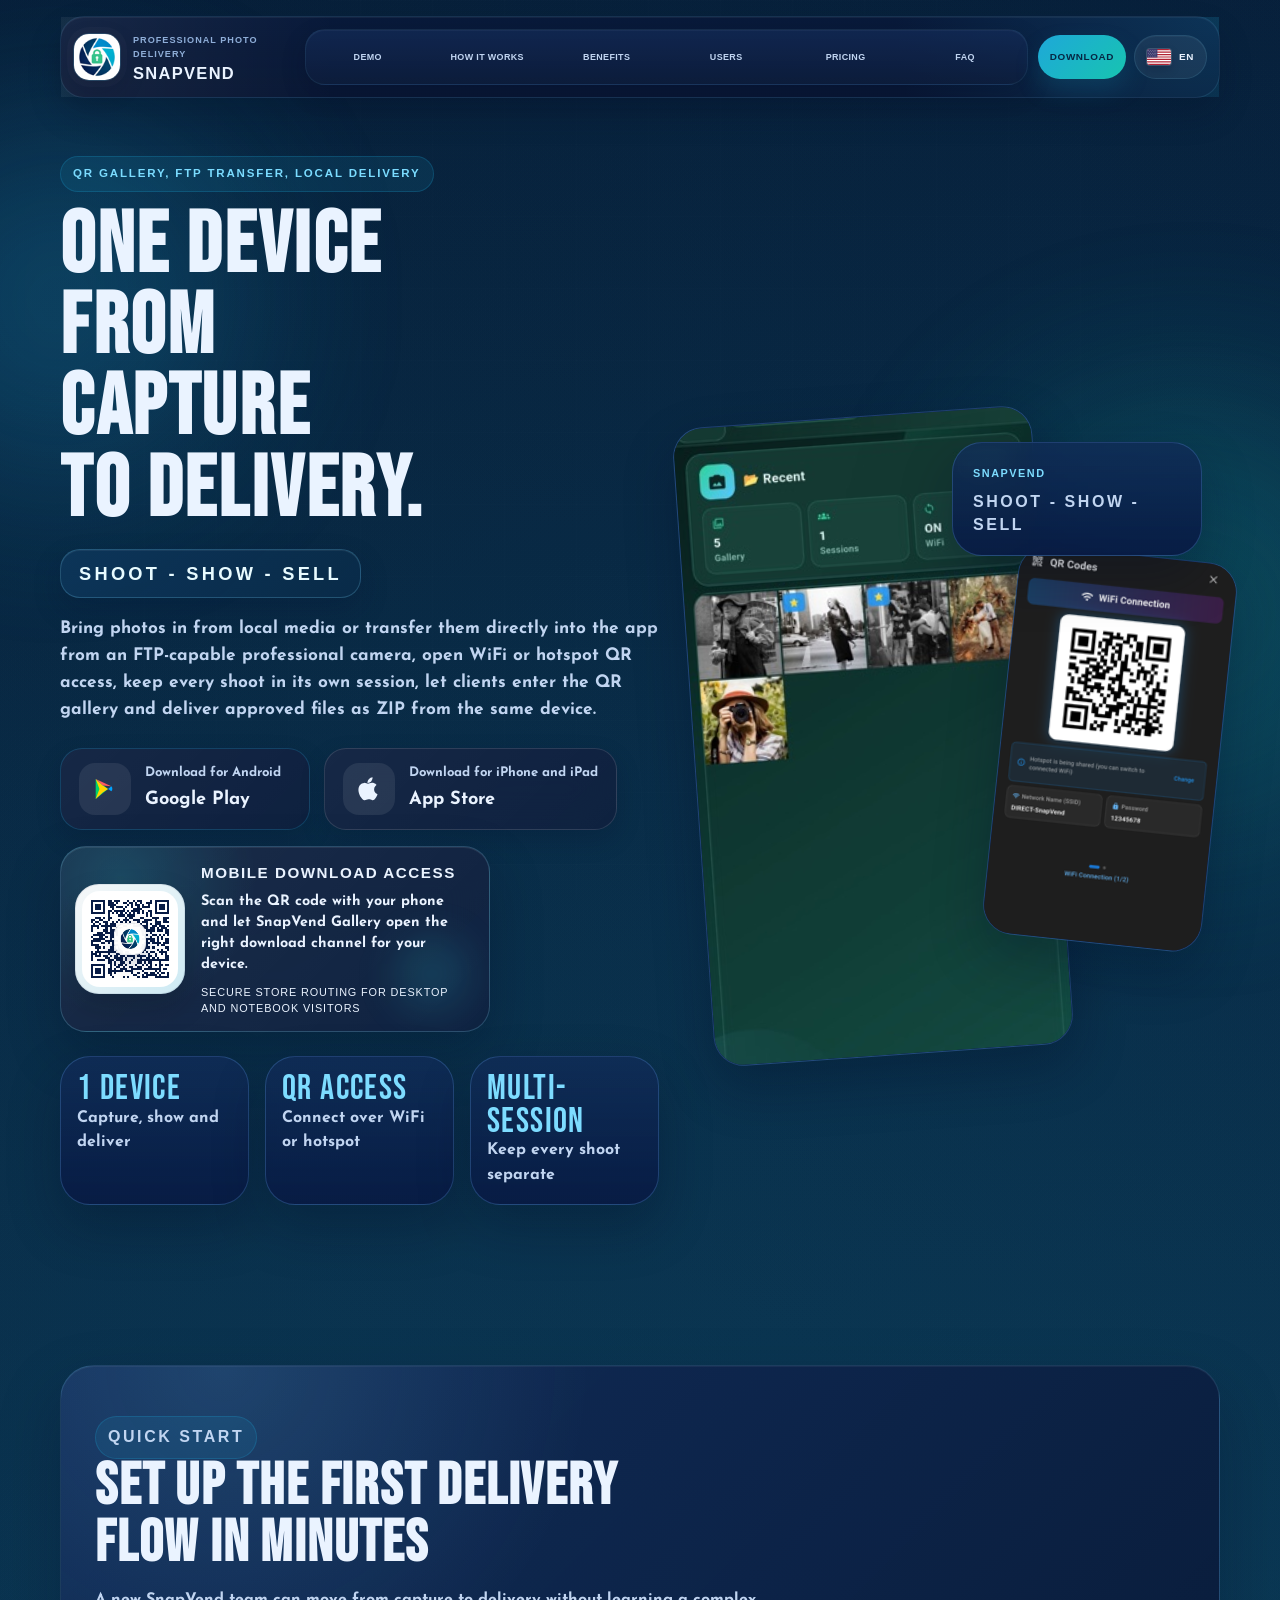
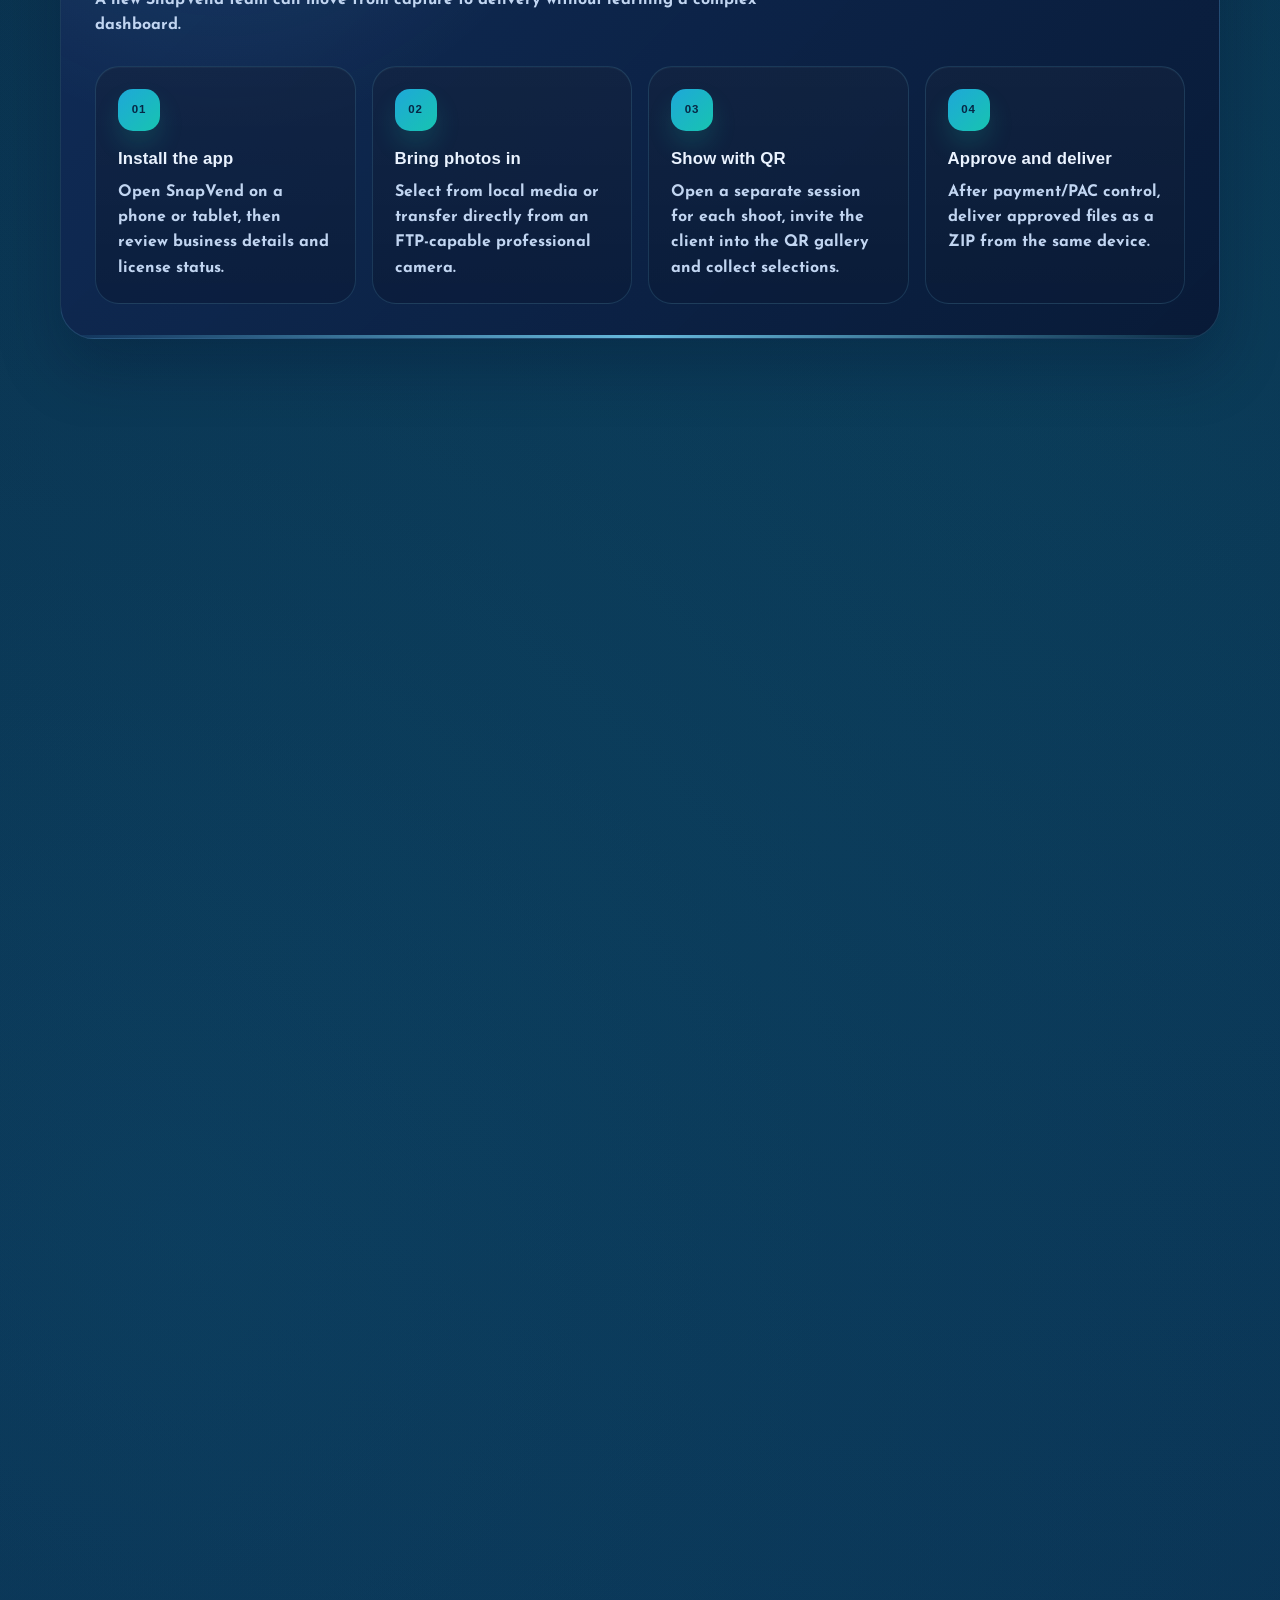
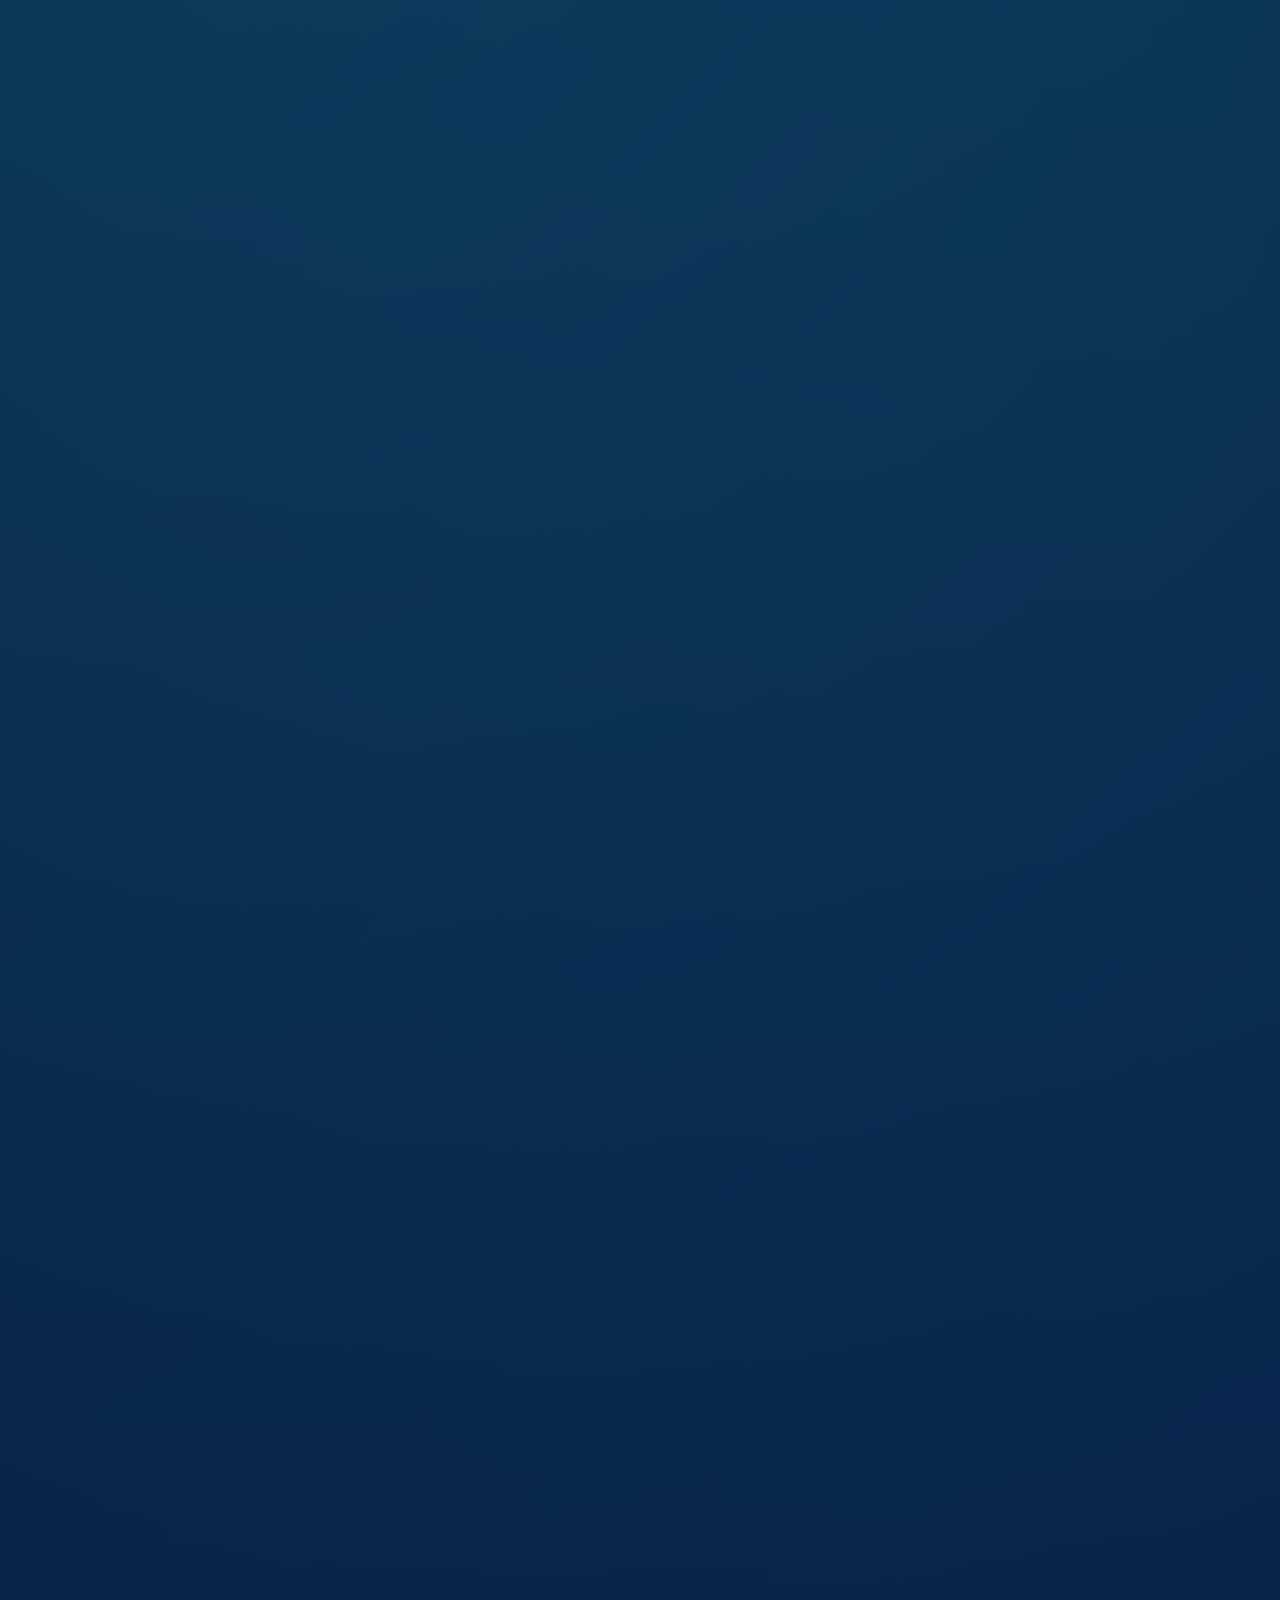
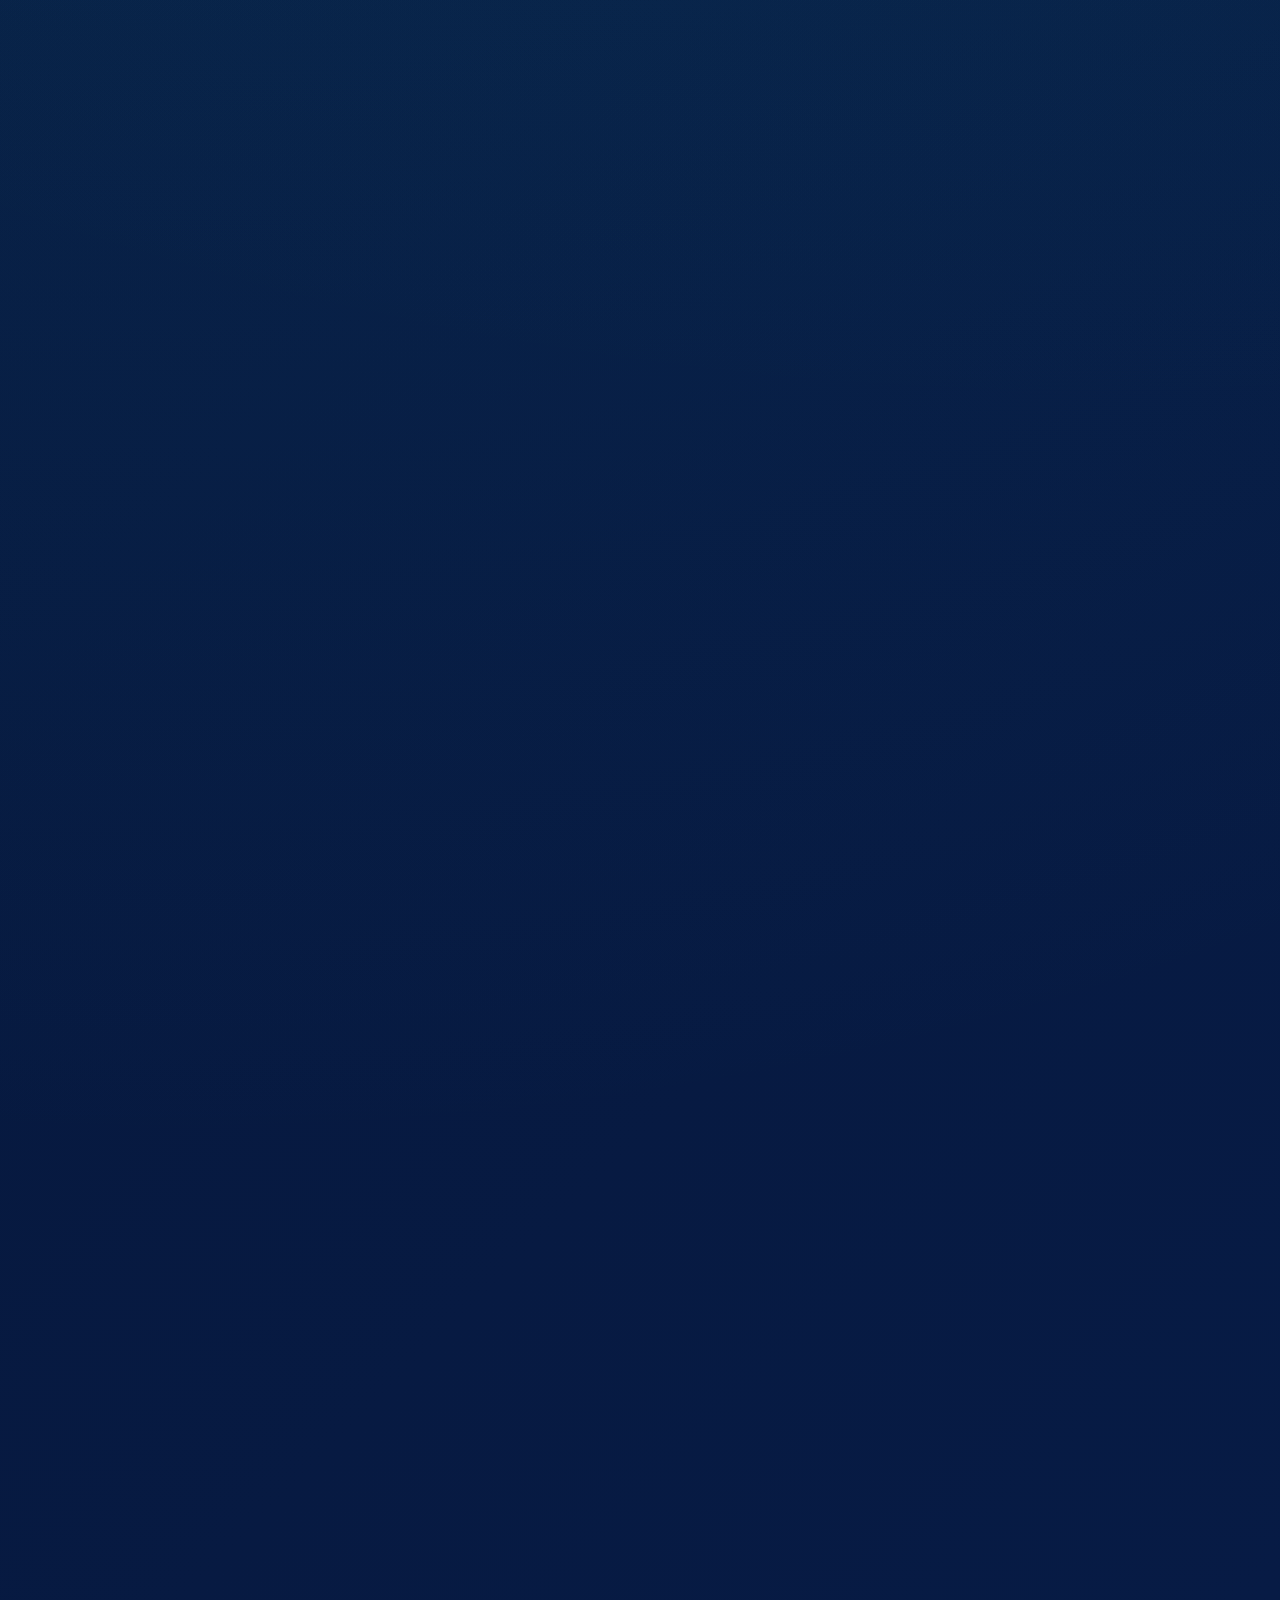
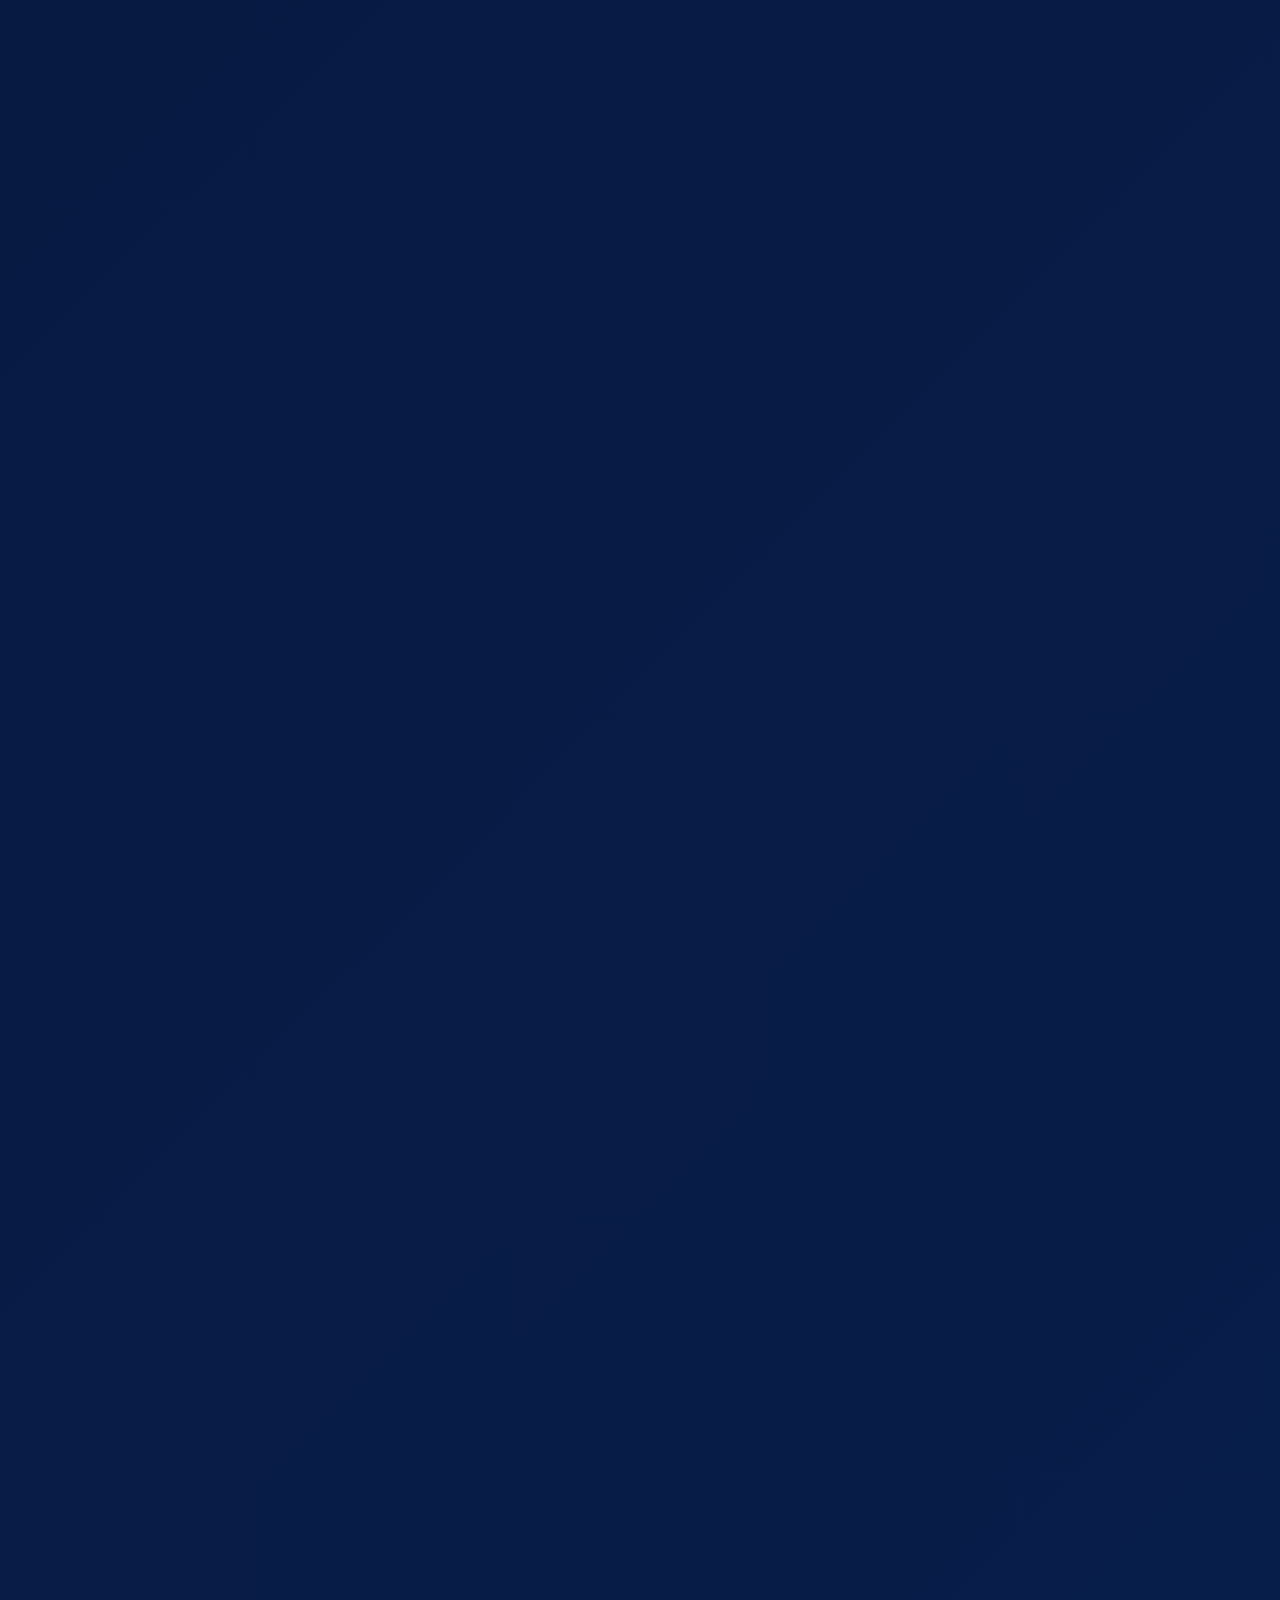
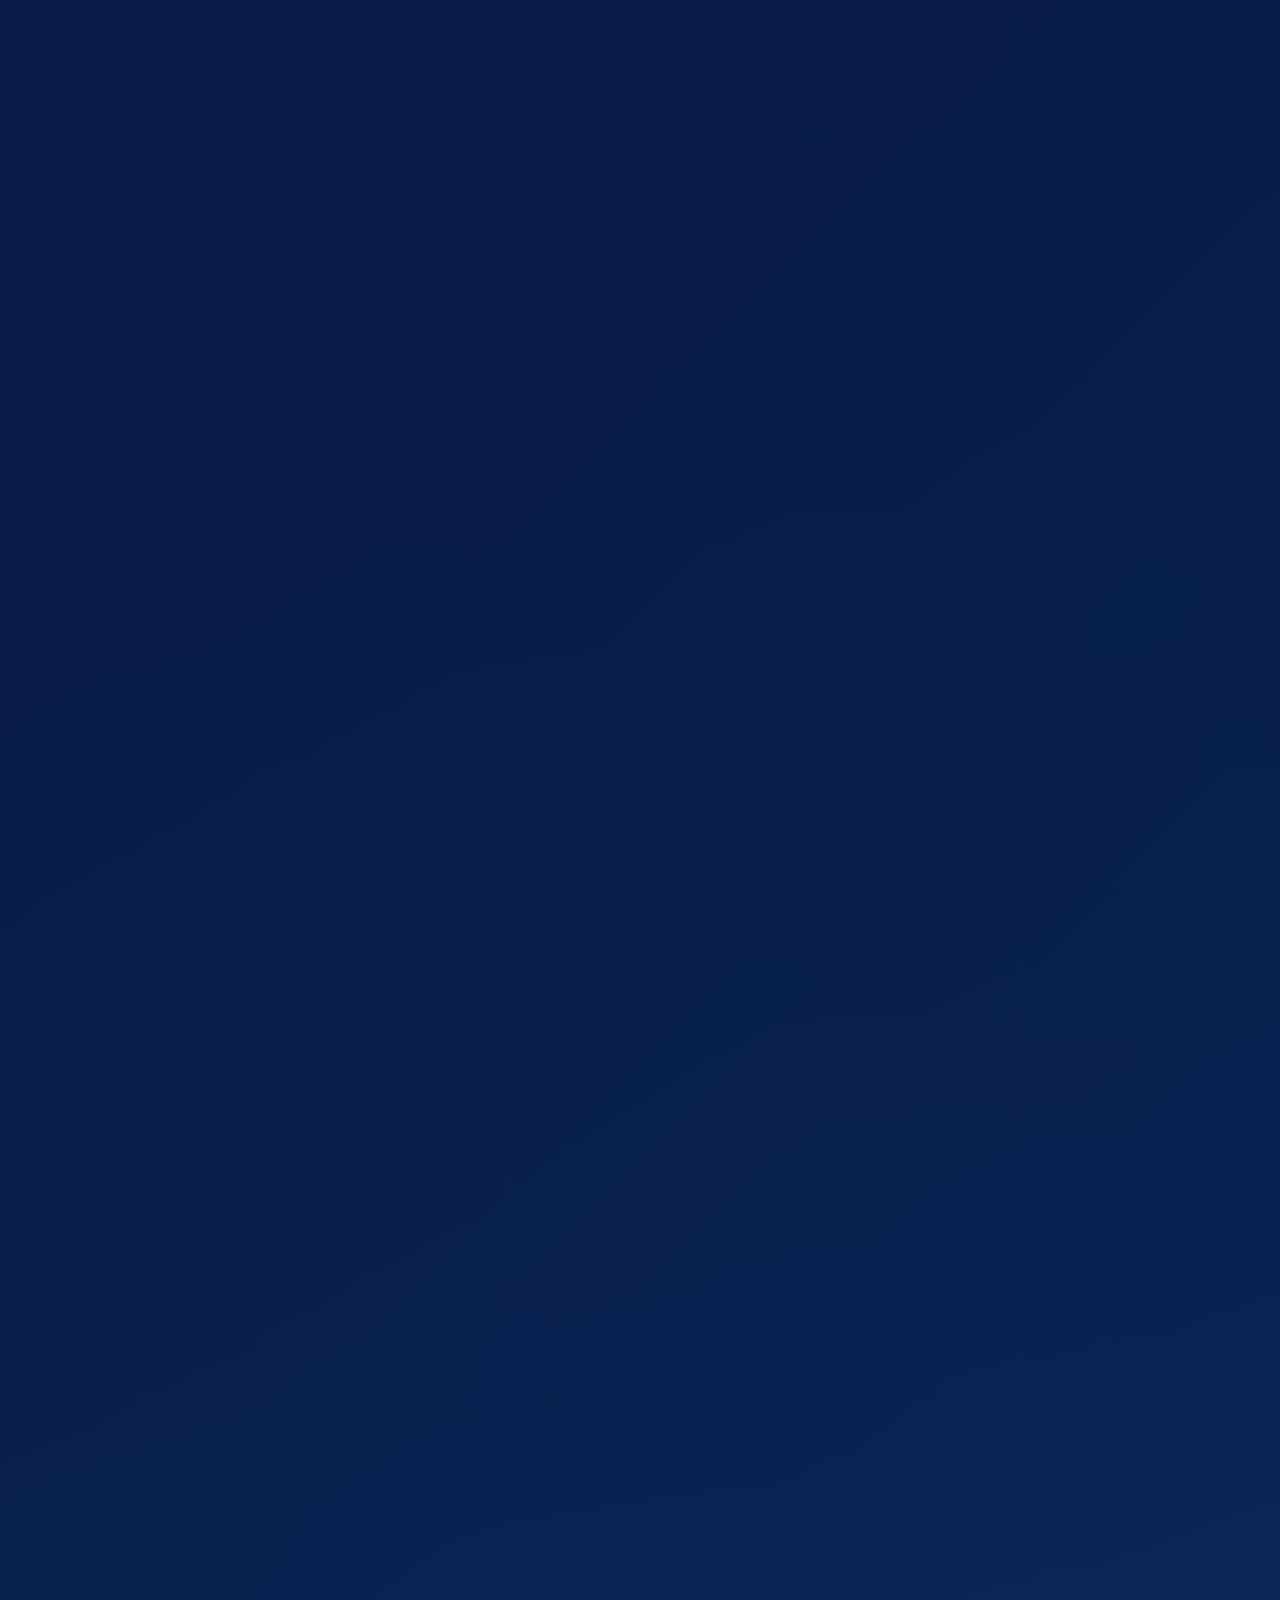
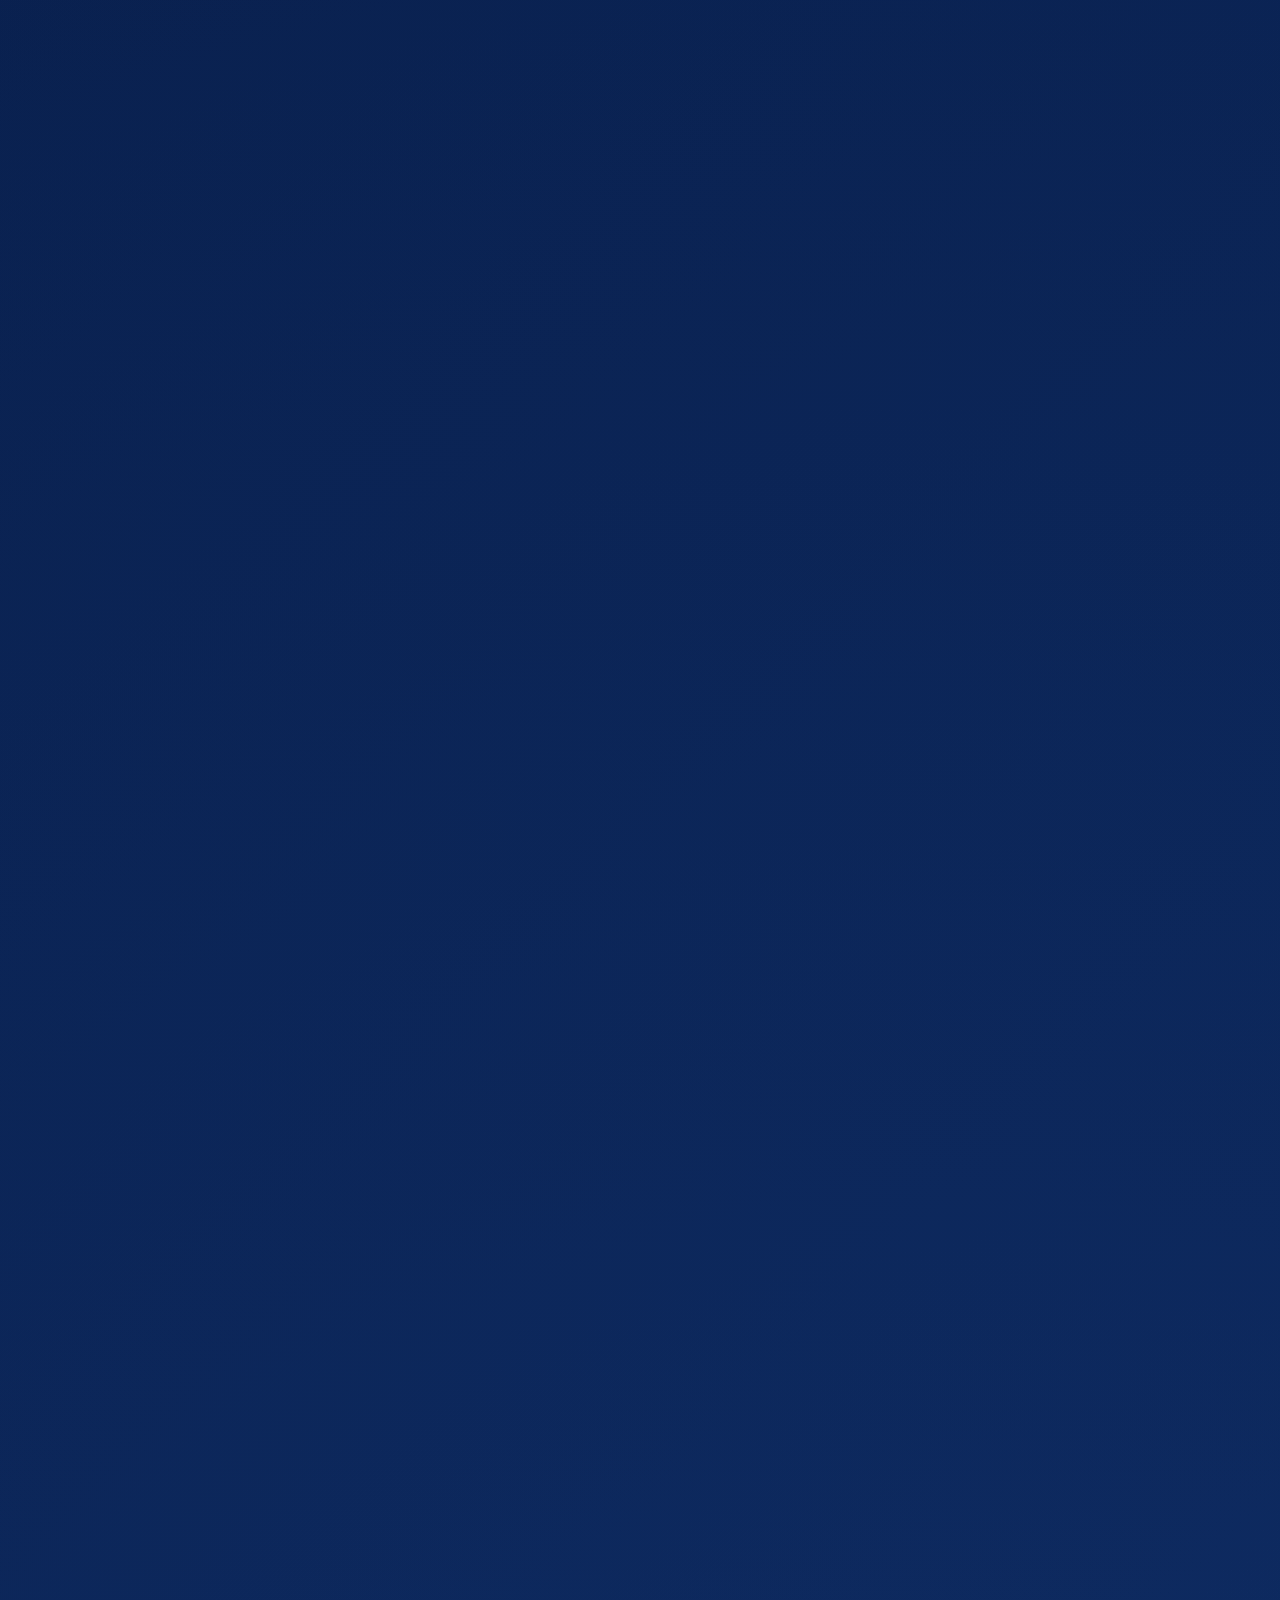
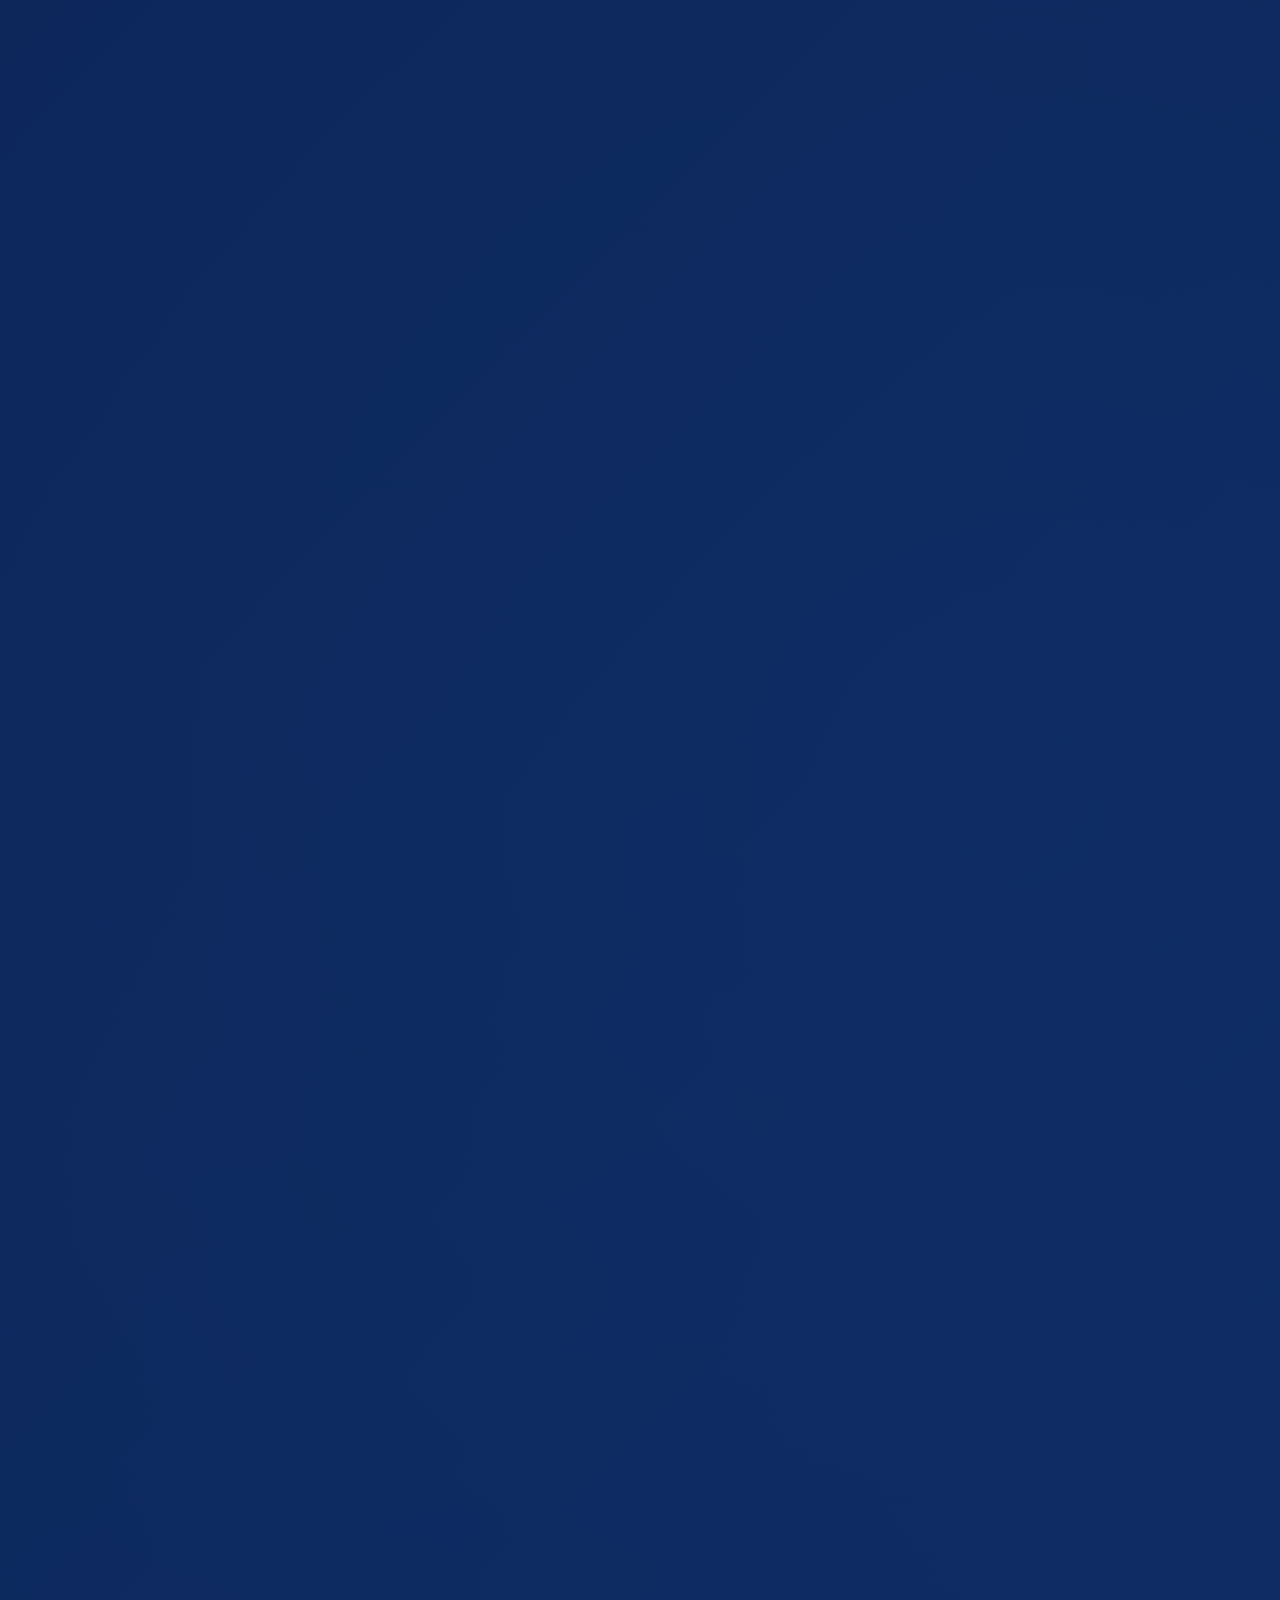
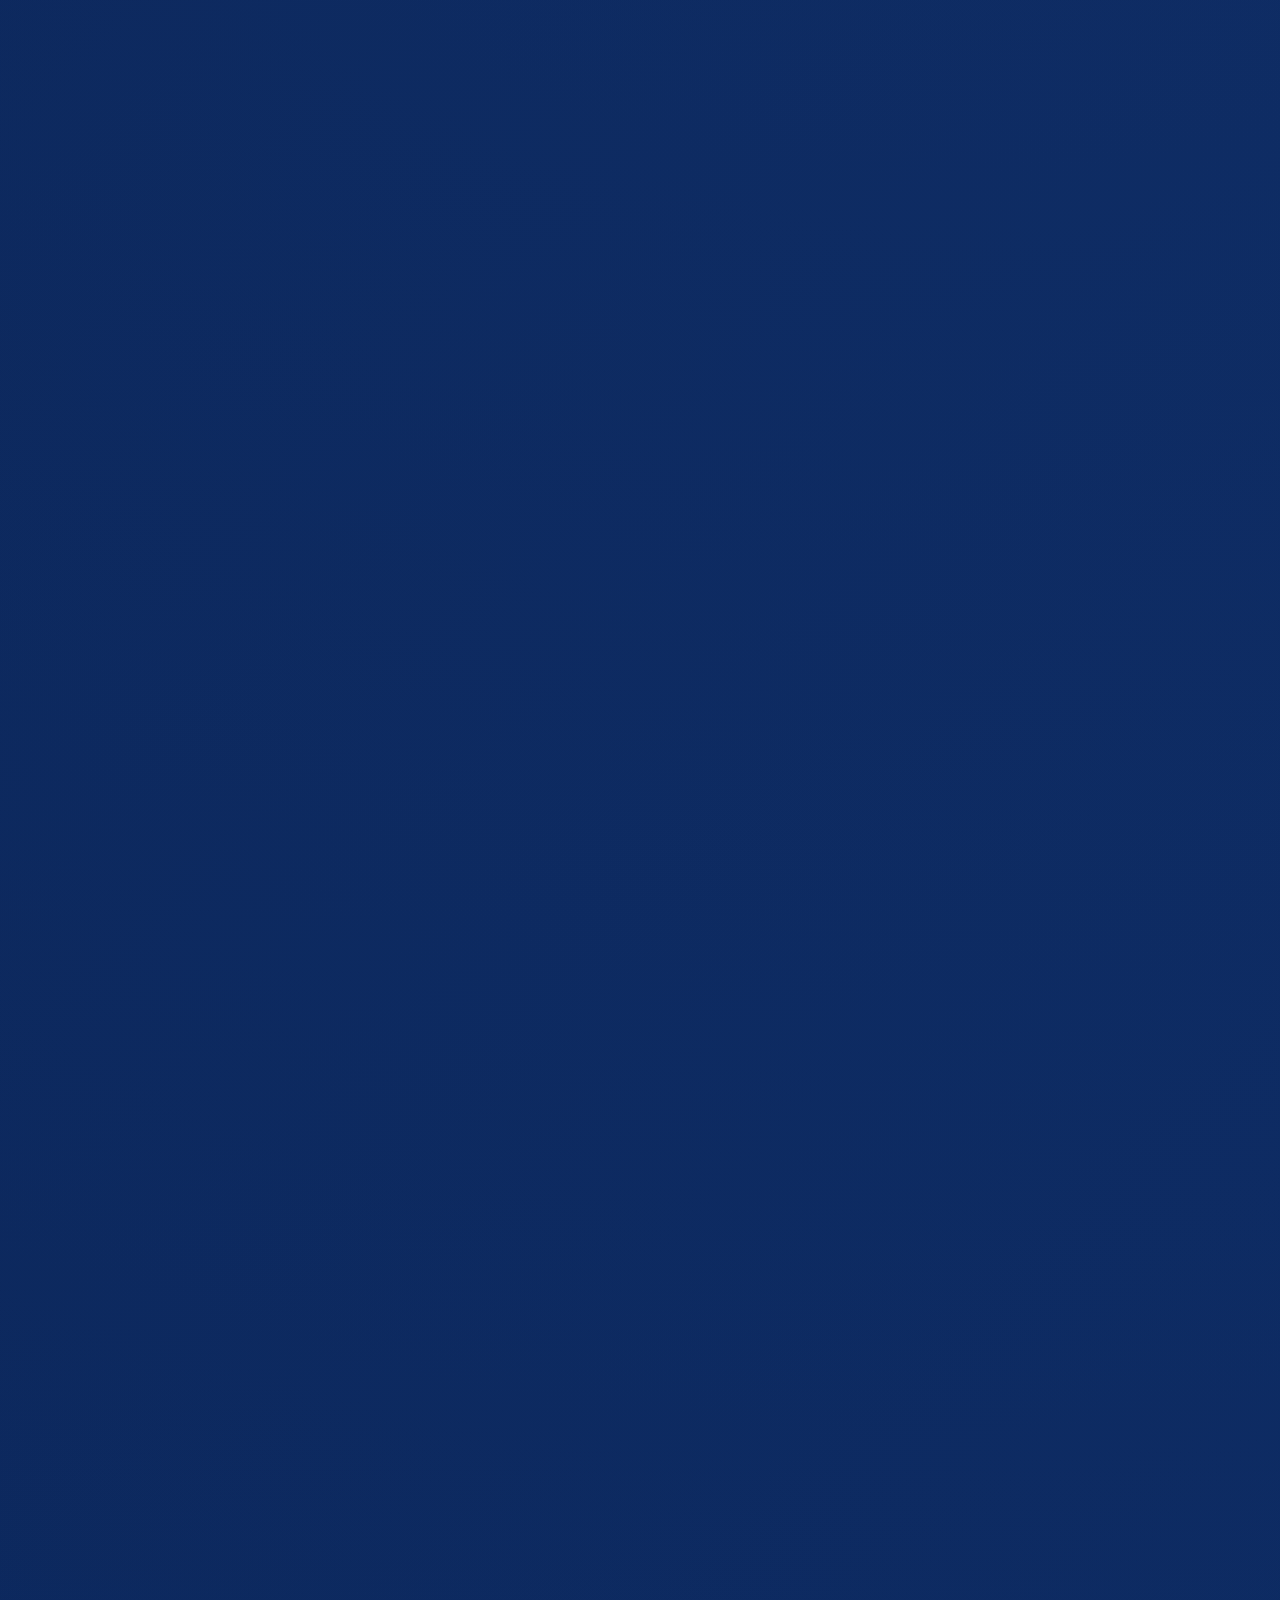
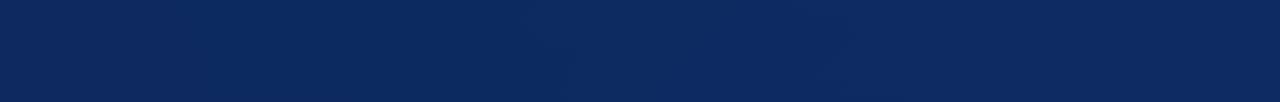
==== commit 7dc6aa0c: "Remove placeholder trust section" ====
--- a/index.html
+++ b/index.html
@@ -5,7 +5,7 @@
     <meta name="viewport" content="width=device-width, initial-scale=1">
     <title>SnapVend Gallery | Fotoğrafçılar İçin QR Galeri ve Yerel Teslim</title>
     <meta name="description" content="SnapVend Gallery, fotoğrafçıların QR galeri paylaşımı, FTP kamera aktarımı, müşteri seçimi ve ZIP teslim akışını tek telefon veya tablette yönetmesine yardımcı olur.">
-    <meta name="keywords" content="SnapVend Gallery, SnapVend, snapvendgallery.com, SnapVend Gallery uygulaması, fotoğrafçılar için QR galeri uygulaması, fotoğraf teslim uygulaması, Çek - Göster - Sat, QR galeri, FTP aktarım, yerel teslim, QR, oturum ve teslim tek akışta, Klasik galeri paylaşımından daha kontrollü saha akışı, Profesyonel saha ekipleri için tasarlandı, SnapVend&#x27;in öne çıktığı saha akışları, İstek, talep ve iş birliği mesajlarını doğrudan bize gönderin, Çok dilli müşteri deneyimi ile daha anlaşılır akış, İlk teslim akışını dakikalar içinde kurun, Yayına hazır, müşteriye anlatması kolay bir ürün deneyimi, Fotoğrafları profesyonel kameradan al, WiFi / erişim noktası QR bağlantısını başlat, Oturum galerisini QR ile aç, Yerel ödeme ve PAC onayı, ZIP teslim ve satış raporu, Müşteriye uygulama indirtmez, Oturum bazlı düzen kurar, Satış ve teslim tek cihazda kalır, Canlı çekim için operasyonel kontrol, Lisans ve cihaz kuralları net görünür, Düğün ve etkinlik fotoğrafçıları, Stüdyo ve portre çekimleri, Okul, spor ve kurumsal işler, Sokak, turistik alan ve mobil portre çekimleri, Mobil teslim ekipleri, Web sitesi ve ilk yönlendirme, Galeri ve müşteri seçimi, Onay ve teslim akışı, Uygulamayı kur, Fotoğrafları alın, QR ile müşteriye göster, Onayla ve teslim et, Şeffaf demo deneyimi, Mağaza sonrası net indirme, Referans alanı hazır, Düğün ve davet seçimi, Düğün baskı listesi, Stüdyo seçim masası, Okul ve spor oturumları, Sokak ve turistik alan portre satışı, Kurumsal etkinlik standı, Düğün baskı ve teslim ekipleri, Hızlı teslim ekipleri, Markalı deneyim arayan stüdyolar, Yerel ağ ile çalışan operasyonlar, Çoklu oturum yöneten ekipler, Sınırsız günlük teslim, Sınırsız canlı sunum ve baskı sipariş listesi, 1 telefon + 1 tablet aktivasyonu, Özel işletme adı, logo ve ZIP dosya adı, Satın alma geri yükleme ve abonelik yönetimi, Aylık Premium’daki tüm lisans hakları, 12 aylık kullanımda daha avantajlı toplam maliyet, Doğrulanmış lisansla 14 gün offline erişim penceresi, Yoğun düğün ve saha ekipleri için sürdürülebilir kullanım, Marka ve teslim akışı üzerinde tam kontrol, QR erişim, oturum, ödeme ve teslim tek akışta ilerler., Düğün, etkinlik, stüdyo ve mobil portre satışına uyum sağlar., Yerel ağ mantığı sayesinde hızlı, kontrollü ve internete daha az bağımlı çalışır., Genel Bilgi, Demo Talebi, Fiyatlandırma, İş Ortaklığı, Özel Talep">
+    <meta name="keywords" content="SnapVend Gallery, SnapVend, snapvendgallery.com, SnapVend Gallery uygulaması, fotoğrafçılar için QR galeri uygulaması, fotoğraf teslim uygulaması, Çek - Göster - Sat, QR galeri, FTP aktarım, yerel teslim, QR, oturum ve teslim tek akışta, Klasik galeri paylaşımından daha kontrollü saha akışı, Profesyonel saha ekipleri için tasarlandı, SnapVend&#x27;in öne çıktığı saha akışları, İstek, talep ve iş birliği mesajlarını doğrudan bize gönderin, Çok dilli müşteri deneyimi ile daha anlaşılır akış, İlk teslim akışını dakikalar içinde kurun, Fotoğrafları profesyonel kameradan al, WiFi / erişim noktası QR bağlantısını başlat, Oturum galerisini QR ile aç, Yerel ödeme ve PAC onayı, ZIP teslim ve satış raporu, Müşteriye uygulama indirtmez, Oturum bazlı düzen kurar, Satış ve teslim tek cihazda kalır, Canlı çekim için operasyonel kontrol, Lisans ve cihaz kuralları net görünür, Düğün ve etkinlik fotoğrafçıları, Stüdyo ve portre çekimleri, Okul, spor ve kurumsal işler, Sokak, turistik alan ve mobil portre çekimleri, Mobil teslim ekipleri, Web sitesi ve ilk yönlendirme, Galeri ve müşteri seçimi, Onay ve teslim akışı, Uygulamayı kur, Fotoğrafları alın, QR ile müşteriye göster, Onayla ve teslim et, Düğün ve davet seçimi, Düğün baskı listesi, Stüdyo seçim masası, Okul ve spor oturumları, Sokak ve turistik alan portre satışı, Kurumsal etkinlik standı, Düğün baskı ve teslim ekipleri, Hızlı teslim ekipleri, Markalı deneyim arayan stüdyolar, Yerel ağ ile çalışan operasyonlar, Çoklu oturum yöneten ekipler, Sınırsız günlük teslim, Sınırsız canlı sunum ve baskı sipariş listesi, 1 telefon + 1 tablet aktivasyonu, Özel işletme adı, logo ve ZIP dosya adı, Satın alma geri yükleme ve abonelik yönetimi, Aylık Premium’daki tüm lisans hakları, 12 aylık kullanımda daha avantajlı toplam maliyet, Doğrulanmış lisansla 14 gün offline erişim penceresi, Yoğun düğün ve saha ekipleri için sürdürülebilir kullanım, Marka ve teslim akışı üzerinde tam kontrol, QR erişim, oturum, ödeme ve teslim tek akışta ilerler., Düğün, etkinlik, stüdyo ve mobil portre satışına uyum sağlar., Yerel ağ mantığı sayesinde hızlı, kontrollü ve internete daha az bağımlı çalışır., Genel Bilgi, Demo Talebi, Fiyatlandırma, İş Ortaklığı, Özel Talep">
     <meta name="robots" content="index,follow,max-image-preview:large,max-snippet:-1,max-video-preview:-1">
     <meta name="theme-color" content="#071b45">
     <meta http-equiv="content-language" content="tr">
@@ -72,10 +72,10 @@
     <link rel="manifest" href="./manifest.webmanifest">
     <link rel="preload" href="./assets/fonts/BebasNeue-Regular.ttf" as="font" type="font/ttf" crossorigin>
     <link rel="preload" href="./assets/fonts/JosefinSans-Bold.ttf" as="font" type="font/ttf" crossorigin>
-    <link rel="stylesheet" href="./styles.css?v=20260509140459">
-    <script type="application/ld+json">{"@context":"https://schema.org","@graph":[{"@type":"Organization","@id":"https://snapvendgallery.com/#organization","name":"SnapVend Gallery","alternateName":["SnapVend","SnapVend QR Gallery","SnapVend Photo Delivery"],"description":"SnapVend Gallery, fotoğrafçıların QR galeri paylaşımı, FTP kamera aktarımı, müşteri seçimi ve ZIP teslim akışını tek telefon veya tablette yönetmesine yardımcı olur.","disambiguatingDescription":"SnapVend Gallery, snapvendgallery.com üzerinde yayınlanan fotoğrafçılar için QR galeri ve yerel fotoğraf teslim uygulamasıdır.","slogan":"Çek - Göster - Sat","url":"https://snapvendgallery.com/","logo":{"@type":"ImageObject","url":"https://snapvendgallery.com/assets/branding/snapvend_logo_square.png"},"image":"https://snapvendgallery.com/assets/branding/snapvend_logo_square.png","sameAs":["https://snapvendgallery.com/","https://play.google.com/store/apps/details?id=com.snapvend.gallery"],"contactPoint":[{"@id":"https://snapvendgallery.com/#sales-contact"}]},{"@type":"ContactPoint","@id":"https://snapvendgallery.com/#sales-contact","contactType":"sales","email":"snapvendinfo@gmail.com","url":"mailto:snapvendinfo@gmail.com","availableLanguage":["Türkçe","İngilizce","İspanyolca","Fransızca","Almanca","İtalyanca","Portekizce","Rusça","Arapça","Hintçe","Japonca","Çince"]},{"@type":"WebSite","@id":"https://snapvendgallery.com/#website","url":"https://snapvendgallery.com/","name":"SnapVend Gallery","alternateName":"SnapVend","inLanguage":"tr","publisher":{"@id":"https://snapvendgallery.com/#organization"}},{"@type":"WebPage","@id":"https://snapvendgallery.com/#webpage","url":"https://snapvendgallery.com/","name":"SnapVend Gallery | Fotoğrafçılar İçin QR Galeri ve Yerel Teslim","description":"SnapVend Gallery, fotoğrafçıların QR galeri paylaşımı, FTP kamera aktarımı, müşteri seçimi ve ZIP teslim akışını tek telefon veya tablette yönetmesine yardımcı olur.","inLanguage":"tr","isPartOf":{"@id":"https://snapvendgallery.com/#website"},"about":{"@id":"https://snapvendgallery.com/#app"},"mainEntity":{"@id":"https://snapvendgallery.com/#app"},"primaryImageOfPage":{"@type":"ImageObject","url":"https://snapvendgallery.com/assets/branding/snapvend_logo_square.png"},"keywords":"SnapVend Gallery, SnapVend, snapvendgallery.com, SnapVend Gallery uygulaması, fotoğrafçılar için QR galeri uygulaması, fotoğraf teslim uygulaması, Çek - Göster - Sat, QR galeri, FTP aktarım, yerel teslim, QR, oturum ve teslim tek akışta, Klasik galeri paylaşımından daha kontrollü saha akışı, Profesyonel saha ekipleri için tasarlandı, SnapVend'in öne çıktığı saha akışları, İstek, talep ve iş birliği mesajlarını doğrudan bize gönderin, Çok dilli müşteri deneyimi ile daha anlaşılır akış, İlk teslim akışını dakikalar içinde kurun, Yayına hazır, müşteriye anlatması kolay bir ürün deneyimi, Fotoğrafları profesyonel kameradan al, WiFi / erişim noktası QR bağlantısını başlat, Oturum galerisini QR ile aç, Yerel ödeme ve PAC onayı, ZIP teslim ve satış raporu, Müşteriye uygulama indirtmez, Oturum bazlı düzen kurar, Satış ve teslim tek cihazda kalır, Canlı çekim için operasyonel kontrol, Lisans ve cihaz kuralları net görünür, Düğün ve etkinlik fotoğrafçıları, Stüdyo ve portre çekimleri, Okul, spor ve kurumsal işler, Sokak, turistik alan ve mobil portre çekimleri, Mobil teslim ekipleri, Web sitesi ve ilk yönlendirme, Galeri ve müşteri seçimi, Onay ve teslim akışı, Uygulamayı kur, Fotoğrafları alın, QR ile müşteriye göster, Onayla ve teslim et, Şeffaf demo deneyimi, Mağaza sonrası net indirme, Referans alanı hazır, Düğün ve davet seçimi, Düğün baskı listesi, Stüdyo seçim masası, Okul ve spor oturumları, Sokak ve turistik alan portre satışı, Kurumsal etkinlik standı, Düğün baskı ve teslim ekipleri, Hızlı teslim ekipleri, Markalı deneyim arayan stüdyolar, Yerel ağ ile çalışan operasyonlar, Çoklu oturum yöneten ekipler, Sınırsız günlük teslim, Sınırsız canlı sunum ve baskı sipariş listesi, 1 telefon + 1 tablet aktivasyonu, Özel işletme adı, logo ve ZIP dosya adı, Satın alma geri yükleme ve abonelik yönetimi, Aylık Premium’daki tüm lisans hakları, 12 aylık kullanımda daha avantajlı toplam maliyet, Doğrulanmış lisansla 14 gün offline erişim penceresi, Yoğun düğün ve saha ekipleri için sürdürülebilir kullanım, Marka ve teslim akışı üzerinde tam kontrol, QR erişim, oturum, ödeme ve teslim tek akışta ilerler., Düğün, etkinlik, stüdyo ve mobil portre satışına uyum sağlar., Yerel ağ mantığı sayesinde hızlı, kontrollü ve internete daha az bağımlı çalışır., Genel Bilgi, Demo Talebi, Fiyatlandırma, İş Ortaklığı, Özel Talep","hasPart":[{"@id":"https://snapvendgallery.com/#audience"},{"@id":"https://snapvendgallery.com/#language-support-benefits"},{"@id":"https://snapvendgallery.com/#why-snapvend"},{"@id":"https://snapvendgallery.com/#quick-start"},{"@id":"https://snapvendgallery.com/#trust"},{"@id":"https://snapvendgallery.com/#use-cases"},{"@id":"https://snapvendgallery.com/#reference-profiles"},{"@id":"https://snapvendgallery.com/#faq"},{"@id":"https://snapvendgallery.com/#contact-page"},{"@id":"https://snapvendgallery.com/#contact-topics"},{"@id":"https://snapvendgallery.com/#why-snapvend-points"},{"@id":"https://snapvendgallery.com/#supported-languages"}]},{"@type":"SoftwareApplication","@id":"https://snapvendgallery.com/#app","name":"SnapVend Gallery","alternateName":["SnapVend","SnapVend QR Gallery","SnapVend Photographer Gallery"],"description":"SnapVend Gallery, fotoğrafçıların QR galeri paylaşımı, FTP kamera aktarımı, müşteri seçimi ve ZIP teslim akışını tek telefon veya tablette yönetmesine yardımcı olur.","disambiguatingDescription":"SnapVend Gallery, fotoğrafçılar için mobil QR galeri, FTP kamera aktarımı ve yerel ZIP teslim uygulamasıdır.","applicationCategory":"BusinessApplication","applicationSubCategory":"Fotoğraf akışı, baskı yönetimi ve teslim","applicationSuite":"SnapVend Gallery","identifier":"com.snapvend.gallery","operatingSystem":"ANDROID, IOS","inLanguage":"tr","availableLanguage":["Türkçe","İngilizce","İspanyolca","Fransızca","Almanca","İtalyanca","Portekizce","Rusça","Arapça","Hintçe","Japonca","Çince"],"url":"https://snapvendgallery.com/","mainEntityOfPage":"https://snapvendgallery.com/","image":"https://snapvendgallery.com/assets/branding/snapvend_logo_square.png","screenshot":["https://snapvendgallery.com/assets/marketing/google_play/web/01_gallery_dashboard_hero.jpg","https://snapvendgallery.com/assets/marketing/google_play/web/02_session_qr_access_hero.png","https://snapvendgallery.com/assets/marketing/google_play/web/05_ftp_server_settings_web.png","https://snapvendgallery.com/assets/marketing/google_play/web/01_gallery_dashboard_web.png","https://snapvendgallery.com/assets/marketing/google_play/web/03_browser_gallery_selection_web.png","https://snapvendgallery.com/assets/marketing/google_play/web/06_customer_gallery_selection_tr_web.png","https://snapvendgallery.com/assets/marketing/google_play/web/04_payment_approval_flow_web.png","https://snapvendgallery.com/assets/marketing/google_play/web/07_reports_dashboard_web.png"],"keywords":"SnapVend Gallery, SnapVend, snapvendgallery.com, SnapVend Gallery uygulaması, fotoğrafçılar için QR galeri uygulaması, fotoğraf teslim uygulaması, Çek - Göster - Sat, QR galeri, FTP aktarım, yerel teslim, QR, oturum ve teslim tek akışta, Klasik galeri paylaşımından daha kontrollü saha akışı, Profesyonel saha ekipleri için tasarlandı, SnapVend'in öne çıktığı saha akışları, İstek, talep ve iş birliği mesajlarını doğrudan bize gönderin, Çok dilli müşteri deneyimi ile daha anlaşılır akış, İlk teslim akışını dakikalar içinde kurun, Yayına hazır, müşteriye anlatması kolay bir ürün deneyimi, Fotoğrafları profesyonel kameradan al, WiFi / erişim noktası QR bağlantısını başlat, Oturum galerisini QR ile aç, Yerel ödeme ve PAC onayı, ZIP teslim ve satış raporu, Müşteriye uygulama indirtmez, Oturum bazlı düzen kurar, Satış ve teslim tek cihazda kalır, Canlı çekim için operasyonel kontrol, Lisans ve cihaz kuralları net görünür, Düğün ve etkinlik fotoğrafçıları, Stüdyo ve portre çekimleri, Okul, spor ve kurumsal işler, Sokak, turistik alan ve mobil portre çekimleri, Mobil teslim ekipleri, Web sitesi ve ilk yönlendirme, Galeri ve müşteri seçimi, Onay ve teslim akışı, Uygulamayı kur, Fotoğrafları alın, QR ile müşteriye göster, Onayla ve teslim et, Şeffaf demo deneyimi, Mağaza sonrası net indirme, Referans alanı hazır, Düğün ve davet seçimi, Düğün baskı listesi, Stüdyo seçim masası, Okul ve spor oturumları, Sokak ve turistik alan portre satışı, Kurumsal etkinlik standı, Düğün baskı ve teslim ekipleri, Hızlı teslim ekipleri, Markalı deneyim arayan stüdyolar, Yerel ağ ile çalışan operasyonlar, Çoklu oturum yöneten ekipler, Sınırsız günlük teslim, Sınırsız canlı sunum ve baskı sipariş listesi, 1 telefon + 1 tablet aktivasyonu, Özel işletme adı, logo ve ZIP dosya adı, Satın alma geri yükleme ve abonelik yönetimi, Aylık Premium’daki tüm lisans hakları, 12 aylık kullanımda daha avantajlı toplam maliyet, Doğrulanmış lisansla 14 gün offline erişim penceresi, Yoğun düğün ve saha ekipleri için sürdürülebilir kullanım, Marka ve teslim akışı üzerinde tam kontrol, QR erişim, oturum, ödeme ve teslim tek akışta ilerler., Düğün, etkinlik, stüdyo ve mobil portre satışına uyum sağlar., Yerel ağ mantığı sayesinde hızlı, kontrollü ve internete daha az bağımlı çalışır., Genel Bilgi, Demo Talebi, Fiyatlandırma, İş Ortaklığı, Özel Talep","brand":{"@type":"Brand","name":"SnapVend Gallery","alternateName":"SnapVend"},"publisher":{"@id":"https://snapvendgallery.com/#organization"},"isAccessibleForFree":true,"featureList":["Fotoğrafları profesyonel kameradan al","WiFi / erişim noktası QR bağlantısını başlat","Oturum galerisini QR ile aç","Yerel ödeme ve PAC onayı","ZIP teslim ve satış raporu","Müşteriye uygulama indirtmez","Oturum bazlı düzen kurar","Satış ve teslim tek cihazda kalır","Canlı çekim için operasyonel kontrol","Lisans ve cihaz kuralları net görünür","Uygulamayı kur","Fotoğrafları alın","QR ile müşteriye göster","Onayla ve teslim et","Şeffaf demo deneyimi","Mağaza sonrası net indirme","Referans alanı hazır","Sınırsız günlük teslim","Sınırsız canlı sunum ve baskı sipariş listesi","1 telefon + 1 tablet aktivasyonu","Özel işletme adı, logo ve ZIP dosya adı","Satın alma geri yükleme ve abonelik yönetimi","Aylık Premium’daki tüm lisans hakları","12 aylık kullanımda daha avantajlı toplam maliyet","Doğrulanmış lisansla 14 gün offline erişim penceresi","Yoğun düğün ve saha ekipleri için sürdürülebilir kullanım","Marka ve teslim akışı üzerinde tam kontrol","Web sitesi ve ilk yönlendirme","Galeri ve müşteri seçimi","Onay ve teslim akışı","Düğün ve davet seçimi","Düğün baskı listesi"],"additionalProperty":[{"@type":"PropertyValue","name":"Desteklenen Diller","value":"Türkçe, İngilizce, İspanyolca, Fransızca, Almanca, İtalyanca, Portekizce, Rusça, Arapça, Hintçe, Japonca, Çince"},{"@type":"PropertyValue","name":"Yerellestirilmis musteri akisi kapsami","value":"Çok dilli müşteri deneyimi ile daha anlaşılır akış"},{"@type":"PropertyValue","name":"SnapVend farkı","value":"QR erişim, oturum, ödeme ve teslim tek akışta ilerler. | Düğün, etkinlik, stüdyo ve mobil portre satışına uyum sağlar. | Yerel ağ mantığı sayesinde hızlı, kontrollü ve internete daha az bağımlı çalışır."},{"@type":"PropertyValue","name":"Premium (Aylık)","value":"Free plan günlük 10 teslim, 10 baskı siparişi ve 10 canlı sunum limitiyle temel akışı denetir. Premium lisans 1 telefon + 1 tablet için etkinleşir; teslim, canlı sunum ve baskı limitlerini kaldırır. Doğrulanmış Premium lisans 14 güne kadar offline erişim penceresini korur; satın alma geri yükleme ve abonelik yönetimi desteklenir."}],"audience":[{"@type":"Audience","audienceType":"Düğün ve etkinlik fotoğrafçıları","description":"Canlı çekimde hızlı seçim, anında teslim ve baskı listesini aynı akışta yönetmek isteyen düğün ekipleri için güçlü bir yapı sunar."},{"@type":"Audience","audienceType":"Stüdyo ve portre çekimleri","description":"Müşteriyle birlikte seçim yapıp daha düzenli ilerlemek isteyen stüdyolar."},{"@type":"Audience","audienceType":"Okul, spor ve kurumsal işler","description":"Oturumları karıştırmadan toplu çekimleri yönetmek isteyen ekipler."},{"@type":"Audience","audienceType":"Sokak, turistik alan ve mobil portre çekimleri","description":"Sahada hızlı çekim yapıp, seçilen kareleri anında göstererek tekli veya paket teslim satışı yapmak isteyen fotoğrafçılar için güçlü bir akış sunar."},{"@type":"Audience","audienceType":"Mobil teslim ekipleri","description":"İnternete bağlı kalmadan yerel ağ ve hotspot ile çalışan operasyonlar."}],"offers":[{"@type":"Offer","name":"Premium (Aylık)","description":"Sınırsız günlük teslim | Sınırsız canlı sunum ve baskı sipariş listesi | 1 telefon + 1 tablet aktivasyonu | Özel işletme adı, logo ve ZIP dosya adı | Satın alma geri yükleme ve abonelik yönetimi","price":399.99,"priceCurrency":"TRY","availability":"https://schema.org/InStock","url":"https://snapvendgallery.com/#pricing"},{"@type":"Offer","name":"Premium (Yıllık)","description":"Aylık Premium’daki tüm lisans hakları | 12 aylık kullanımda daha avantajlı toplam maliyet | Doğrulanmış lisansla 14 gün offline erişim penceresi | Yoğun düğün ve saha ekipleri için sürdürülebilir kullanım | Marka ve teslim akışı üzerinde tam kontrol","price":3999.99,"priceCurrency":"TRY","availability":"https://schema.org/InStock","url":"https://snapvendgallery.com/#pricing"}],"downloadUrl":"https://play.google.com/store/apps/details?id=com.snapvend.gallery","installUrl":"https://play.google.com/store/apps/details?id=com.snapvend.gallery","dateModified":"2026-05-09"},{"@type":"ItemList","@id":"https://snapvendgallery.com/#audience","url":"https://snapvendgallery.com/#audience","name":"Profesyonel saha ekipleri için tasarlandı","numberOfItems":5,"itemListElement":[{"@type":"ListItem","position":1,"item":{"@type":"Thing","name":"Düğün ve etkinlik fotoğrafçıları","description":"Canlı çekimde hızlı seçim, anında teslim ve baskı listesini aynı akışta yönetmek isteyen düğün ekipleri için güçlü bir yapı sunar."}},{"@type":"ListItem","position":2,"item":{"@type":"Thing","name":"Stüdyo ve portre çekimleri","description":"Müşteriyle birlikte seçim yapıp daha düzenli ilerlemek isteyen stüdyolar."}},{"@type":"ListItem","position":3,"item":{"@type":"Thing","name":"Okul, spor ve kurumsal işler","description":"Oturumları karıştırmadan toplu çekimleri yönetmek isteyen ekipler."}},{"@type":"ListItem","position":4,"item":{"@type":"Thing","name":"Sokak, turistik alan ve mobil portre çekimleri","description":"Sahada hızlı çekim yapıp, seçilen kareleri anında göstererek tekli veya paket teslim satışı yapmak isteyen fotoğrafçılar için güçlü bir akış sunar."}},{"@type":"ListItem","position":5,"item":{"@type":"Thing","name":"Mobil teslim ekipleri","description":"İnternete bağlı kalmadan yerel ağ ve hotspot ile çalışan operasyonlar."}}]},{"@type":"ItemList","@id":"https://snapvendgallery.com/#language-support-benefits","url":"https://snapvendgallery.com/#language-support-benefits","name":"Çok dilli müşteri deneyimi ile daha anlaşılır akış","numberOfItems":3,"itemListElement":[{"@type":"ListItem","position":1,"item":{"@type":"Thing","name":"Web sitesi ve ilk yönlendirme","description":"Ziyaretçi desteklenen dillerden biriyle geldiğinde içeriği daha rahat takip edebilir ve doğru sayfaya daha hızlı ulaşır."}},{"@type":"ListItem","position":2,"item":{"@type":"Thing","name":"Galeri ve müşteri seçimi","description":"Müşteri tarafındaki galeri deneyimi ve seçim süreci, dil bariyerini azaltacak şekilde daha anlaşılır ilerler."}},{"@type":"ListItem","position":3,"item":{"@type":"Thing","name":"Onay ve teslim akışı","description":"Ödeme, onay ve teslim adımları desteklenen dillerde daha net anlatılarak sahadaki iletişimi kolaylaştırır."}}]},{"@type":"ItemList","@id":"https://snapvendgallery.com/#why-snapvend","url":"https://snapvendgallery.com/#why-snapvend","name":"Klasik galeri paylaşımından daha kontrollü saha akışı","numberOfItems":5,"itemListElement":[{"@type":"ListItem","position":1,"item":{"@type":"Thing","name":"Müşteriye uygulama indirtmez","description":"Müşteri aynı ağda QR ile tarayıcı galerisine girer; ekstra kurulum istemeden akış daha hızlı başlar."}},{"@type":"ListItem","position":2,"item":{"@type":"Thing","name":"Oturum bazlı düzen kurar","description":"Her müşteri, çekim veya grup ayrı kalır; seçim, ödeme ve teslim kayıtları birbirine karışmaz."}},{"@type":"ListItem","position":3,"item":{"@type":"Thing","name":"Satış ve teslim tek cihazda kalır","description":"Yerel ödeme yöntemleri, PAC onayı ve ZIP teslim aynı cihaz üzerinde tamamlanır."}},{"@type":"ListItem","position":4,"item":{"@type":"Thing","name":"Canlı çekim için operasyonel kontrol","description":"FTP kamera aktarımı, baskı listesi, raporlar ve marka ayarları yoğun saha işlerinde daha temiz bir süreç sunar."}},{"@type":"ListItem","position":5,"item":{"@type":"Thing","name":"Lisans ve cihaz kuralları net görünür","description":"Free ve Premium durumu, aktif cihaz hakkı, son doğrulama zamanı ve offline erişim bilgisi uygulama içinde net görünür; ekip sahada hangi hakların açık olduğunu karıştırmaz."}}]},{"@type":"ItemList","@id":"https://snapvendgallery.com/#quick-start","url":"https://snapvendgallery.com/#quick-start","name":"İlk teslim akışını dakikalar içinde kurun","numberOfItems":4,"itemListElement":[{"@type":"ListItem","position":1,"item":{"@type":"Thing","name":"Uygulamayı kur","description":"Telefon veya tablette SnapVend'i açın, işletme bilgilerinizi ve lisans durumunuzu kontrol edin."}},{"@type":"ListItem","position":2,"item":{"@type":"Thing","name":"Fotoğrafları alın","description":"Yerel galeriden seçin ya da FTP destekli profesyonel kameradan doğrudan uygulamaya aktarın."}},{"@type":"ListItem","position":3,"item":{"@type":"Thing","name":"QR ile müşteriye göster","description":"Her çekim için ayrı oturum açın, müşteriyi QR galeriye alın ve seçimleri kontrollü şekilde toplayın."}},{"@type":"ListItem","position":4,"item":{"@type":"Thing","name":"Onayla ve teslim et","description":"Ödeme/PAC kontrolünden sonra onaylanan dosyaları aynı cihazdan ZIP olarak teslim edin."}}]},{"@type":"ItemList","@id":"https://snapvendgallery.com/#trust","url":"https://snapvendgallery.com/#trust","name":"Yayına hazır, müşteriye anlatması kolay bir ürün deneyimi","numberOfItems":3,"itemListElement":[{"@type":"ListItem","position":1,"item":{"@type":"Thing","name":"Şeffaf demo deneyimi","description":"Android demosu temel ürün akışını gösterir; aynı galeri, QR, seçim ve teslim mantığı iPhone ve iPad tarafında da korunur."}},{"@type":"ListItem","position":2,"item":{"@type":"Thing","name":"Mağaza sonrası net indirme","description":"Google Play aktif, App Store yayına alındığında indirme QR kodu ve mağaza yönlendirmeleri aynı yapıda güncellenir."}},{"@type":"ListItem","position":3,"item":{"@type":"Thing","name":"Referans alanı hazır","description":"İlk gerçek kullanıcı yorumları, düğün/stüdyo senaryoları ve müşteri logoları bozulmadan bu alana eklenebilir."}}]},{"@type":"ItemList","@id":"https://snapvendgallery.com/#use-cases","url":"https://snapvendgallery.com/#use-cases","name":"Kullanım Senaryoları","numberOfItems":6,"itemListElement":[{"@type":"ListItem","position":1,"item":{"@type":"Thing","name":"Düğün ve davet seçimi","description":"Çekim devam ederken ya da hemen sonrasında misafire QR ile galeri açın, seçimleri toplayın ve aynı cihazdan teslim edin."}},{"@type":"ListItem","position":2,"item":{"@type":"Thing","name":"Düğün baskı listesi","description":"Çift, aile ve misafir seçimlerini toplarken baskıya gidecek kareleri ayrı bir baskı listesinde toplayın; sahadaki baskı akışı dijital teslimden kopmadan ilerlesin."}},{"@type":"ListItem","position":3,"item":{"@type":"Thing","name":"Stüdyo seçim masası","description":"Portre veya aile çekimlerinde müşteriyle yan yana durup kareleri birlikte eleyin, onaylayın ve tek ekrandan ilerleyin."}},{"@type":"ListItem","position":4,"item":{"@type":"Thing","name":"Okul ve spor oturumları","description":"Birden fazla seansı karıştırmadan sınıf, takım veya kulüp bazlı seçim ve teslim akışlarını ayrı tutun."}},{"@type":"ListItem","position":5,"item":{"@type":"Thing","name":"Sokak ve turistik alan portre satışı","description":"Sahada hızlı çekim yapın, seçilen kareleri anında gösterin ve tekli ya da paket satış akışını aynı cihaz üzerinden yönetin."}},{"@type":"ListItem","position":6,"item":{"@type":"Thing","name":"Kurumsal etkinlik standı","description":"Etkinlik alanında anlık çekim, QR girişi ve ZIP teslimi ile markalı bir deneyim sunun."}}]},{"@type":"ItemList","@id":"https://snapvendgallery.com/#reference-profiles","url":"https://snapvendgallery.com/#reference-profiles","name":"Referans Profilleri","numberOfItems":5,"itemListElement":[{"@type":"ListItem","position":1,"item":{"@type":"Thing","name":"Düğün baskı ve teslim ekipleri","description":"Hem dijital teslimi hem de baskı hazırlığını aynı operasyon içinde yönetmek isteyen düğün fotoğrafçıları için tasarlanmıştır."}},{"@type":"ListItem","position":2,"item":{"@type":"Thing","name":"Hızlı teslim ekipleri","description":"Sahada çekim alıp aynı gün seçim ve teslim sürecini kapatmak isteyen ekipler için uygundur."}},{"@type":"ListItem","position":3,"item":{"@type":"Thing","name":"Markalı deneyim arayan stüdyolar","description":"Özel logo, işletme adı ve kontrollü müşteri akışı isteyen profesyonel stüdyolar için güçlü bir yapı sunar."}},{"@type":"ListItem","position":4,"item":{"@type":"Thing","name":"Yerel ağ ile çalışan operasyonlar","description":"İnternet bağlantısına güvenmeden erişim noktası veya yerel ağ üzerinden işleyen ekipler için doğrudan uyumludur."}},{"@type":"ListItem","position":5,"item":{"@type":"Thing","name":"Çoklu oturum yöneten ekipler","description":"Farklı müşteri veya organizasyonları ayrı akışlarda tutmak isteyen yoğun saha operasyonları için tasarlanmıştır."}}]},{"@type":"DefinedTermSet","@id":"https://snapvendgallery.com/#contact-topics","url":"https://snapvendgallery.com/#contact-topics","name":"Konu","hasDefinedTerm":[{"@type":"DefinedTerm","name":"Genel Bilgi"},{"@type":"DefinedTerm","name":"Demo Talebi"},{"@type":"DefinedTerm","name":"Fiyatlandırma"},{"@type":"DefinedTerm","name":"İş Ortaklığı"},{"@type":"DefinedTerm","name":"Özel Talep"}]},{"@type":"DefinedTermSet","@id":"https://snapvendgallery.com/#why-snapvend-points","url":"https://snapvendgallery.com/#why-snapvend-points","name":"Fotoğrafçının gününü sadeleştirir","hasDefinedTerm":[{"@type":"DefinedTerm","name":"QR erişim, oturum, ödeme ve teslim tek akışta ilerler."},{"@type":"DefinedTerm","name":"Düğün, etkinlik, stüdyo ve mobil portre satışına uyum sağlar."},{"@type":"DefinedTerm","name":"Yerel ağ mantığı sayesinde hızlı, kontrollü ve internete daha az bağımlı çalışır."}]},{"@type":"DefinedTermSet","@id":"https://snapvendgallery.com/#supported-languages","url":"https://snapvendgallery.com/#supported-languages","name":"Desteklenen Diller","hasDefinedTerm":[{"@type":"DefinedTerm","name":"Türkçe"},{"@type":"DefinedTerm","name":"İngilizce"},{"@type":"DefinedTerm","name":"İspanyolca"},{"@type":"DefinedTerm","name":"Fransızca"},{"@type":"DefinedTerm","name":"Almanca"},{"@type":"DefinedTerm","name":"İtalyanca"},{"@type":"DefinedTerm","name":"Portekizce"},{"@type":"DefinedTerm","name":"Rusça"},{"@type":"DefinedTerm","name":"Arapça"},{"@type":"DefinedTerm","name":"Hintçe"},{"@type":"DefinedTerm","name":"Japonca"},{"@type":"DefinedTerm","name":"Çince"}]},{"@type":"ContactPage","@id":"https://snapvendgallery.com/#contact-page","url":"https://snapvendgallery.com/#contact","name":"İstek, talep ve iş birliği mesajlarını doğrudan bize gönderin","description":"Demo talebi, fiyat sorusu, iş ortaklığı veya özel akış ihtiyacınız için formu kullanın.","inLanguage":"tr","isPartOf":{"@id":"https://snapvendgallery.com/#website"},"about":[{"@id":"https://snapvendgallery.com/#app"},{"@id":"https://snapvendgallery.com/#contact-topics"}],"mainEntity":{"@id":"https://snapvendgallery.com/#sales-contact"},"potentialAction":{"@type":"CommunicateAction","name":"Gönder","target":"mailto:snapvendinfo@gmail.com","recipient":{"@id":"https://snapvendgallery.com/#organization"}}},{"@type":"FAQPage","@id":"https://snapvendgallery.com/#faq","mainEntity":[{"@type":"Question","name":"SnapVend Gallery nedir?","acceptedAnswer":{"@type":"Answer","text":"SnapVend Gallery, fotoğrafçılar için geliştirilen QR galeri, FTP kamera aktarımı, müşteri seçimi, yerel ödeme onayı ve ZIP teslim akışını tek cihazda birleştiren mobil uygulamadır."}},{"@type":"Question","name":"SnapVend internetsiz çalışır mı?","acceptedAnswer":{"@type":"Answer","text":"Evet. Ana akış yerel ağ veya erişim noktası üzerinde çalışabilir. Bulut zorunlu değildir."}},{"@type":"Question","name":"Profesyonel fotoğraf makinesinden doğrudan aktarım yapabilir miyim?","acceptedAnswer":{"@type":"Answer","text":"Evet. FTP destekli profesyonel fotoğraf makinelerinden fotoğrafları aynı ağ veya erişim noktası üzerinden doğrudan SnapVend uygulamasına aktarabilirsiniz."}},{"@type":"Question","name":"Müşteri fotoğrafları nasıl görür?","acceptedAnswer":{"@type":"Answer","text":"Müşteri önce WiFi ya da erişim noktası QR bağlantısıyla aynı ağa alınır, ardından oturum QR kodunu okutup yalnızca kendisine ait galeriyi tarayıcıdan açar."}},{"@type":"Question","name":"Oturum yapısı ne işe yarar?","acceptedAnswer":{"@type":"Answer","text":"Her müşteri, çekim veya etkinlik ayrı bir oturum olarak tutulur. Böylece fotoğraflar, seçimler, ödeme akışı ve teslim kayıtları karışmaz; ayrıca her oturumun sonucu daha kontrollü izlenir."}},{"@type":"Question","name":"Raporlar bölümünde neyi takip edebilirim?","acceptedAnswer":{"@type":"Answer","text":"Rapor ekranı üzerinden satış adedi, gelir, indirme hareketleri, dönüşüm ve ortalama sepet gibi temel performans göstergelerini sahadaki operasyonu kapatmadan izleyebilirsiniz."}},{"@type":"Question","name":"Kendi işletme adımı ve logomu kullanabilir miyim?","acceptedAnswer":{"@type":"Answer","text":"Evet. Premium planlarda özel işletme adı, logo ve teslim markalaması açılır."}},{"@type":"Question","name":"Müşteriye ülkeye göre ödeme yöntemi gösterebilir miyim?","acceptedAnswer":{"@type":"Answer","text":"Evet. İşletme ülkesi seçildiğinde kurulumu tamamlanan yerel yöntemler ödeme popup ekranında görünür. Türkiye, İspanya, Hindistan, Çin ve Japonya için hazır yöntem setleri vardır."}},{"@type":"Question","name":"Baskı listesi ne işe yarar?","acceptedAnswer":{"@type":"Answer","text":"Baskı listesi, seçilen kareleri teslim akışından koparmadan baskı için ayrı tutar. Özellikle düğün fotoğrafçılarında hangi fotoğrafın basılacağı ve baskı hazırlığının nasıl ilerlediği daha kontrollü yönetilir."}},{"@type":"Question","name":"Hangi dilleri destekliyor?","acceptedAnswer":{"@type":"Answer","text":"Web sitesi, müşteri galerisi ve desteklenen akışlarda şu diller sunulabilir: Türkçe, İngilizce, İspanyolca, Fransızca, Almanca, İtalyanca, Portekizce, Rusça, Arapça, Hintçe, Japonca, Çince"}},{"@type":"Question","name":"Free ve Premium lisans kuralları nasıl çalışır?","acceptedAnswer":{"@type":"Answer","text":"Free plan günlük 10 teslim, 10 baskı siparişi ve 10 canlı sunum hakkı verir. Premium plan bu limitleri kaldırır, 1 telefon + 1 tablet aktivasyonu sunar, doğrulanmış lisans için 14 güne kadar offline erişim penceresini korur ve satın alma geri yükleme ile abonelik yönetimini destekler."}},{"@type":"Question","name":"Teslim limiti hangi planda kalkıyor?","acceptedAnswer":{"@type":"Answer","text":"Aylık ve yıllık Premium planlar günlük teslim limitini kaldırır."}},{"@type":"Question","name":"İlk kullanıma başlamak için teknik kurulum gerekir mi?","acceptedAnswer":{"@type":"Answer","text":"Hayır. Uygulamayı açıp fotoğrafları içe aldıktan sonra aynı cihazdan QR oturumu, müşteri seçimi, ödeme/PAC kontrolü ve ZIP teslim akışına geçebilirsiniz."}},{"@type":"Question","name":"App Store yayını tamamlanınca web sitesi değişecek mi?","acceptedAnswer":{"@type":"Answer","text":"Evet. iOS yayına açıldığında App Store butonları, indirme QR kodu, yapılandırılmış veri ve mağaza açıklamaları doğrudan aktif bağlantıya göre güncellenir."}}]}]}</script>
-    <script defer src="./site-config.js?v=20260509140459"></script>
-    <script defer src="./script.js?v=20260509140459"></script>
+    <link rel="stylesheet" href="./styles.css?v=20260509150421">
+    <script type="application/ld+json">{"@context":"https://schema.org","@graph":[{"@type":"Organization","@id":"https://snapvendgallery.com/#organization","name":"SnapVend Gallery","alternateName":["SnapVend","SnapVend QR Gallery","SnapVend Photo Delivery"],"description":"SnapVend Gallery, fotoğrafçıların QR galeri paylaşımı, FTP kamera aktarımı, müşteri seçimi ve ZIP teslim akışını tek telefon veya tablette yönetmesine yardımcı olur.","disambiguatingDescription":"SnapVend Gallery, snapvendgallery.com üzerinde yayınlanan fotoğrafçılar için QR galeri ve yerel fotoğraf teslim uygulamasıdır.","slogan":"Çek - Göster - Sat","url":"https://snapvendgallery.com/","logo":{"@type":"ImageObject","url":"https://snapvendgallery.com/assets/branding/snapvend_logo_square.png"},"image":"https://snapvendgallery.com/assets/branding/snapvend_logo_square.png","sameAs":["https://snapvendgallery.com/","https://play.google.com/store/apps/details?id=com.snapvend.gallery"],"contactPoint":[{"@id":"https://snapvendgallery.com/#sales-contact"}]},{"@type":"ContactPoint","@id":"https://snapvendgallery.com/#sales-contact","contactType":"sales","email":"snapvendinfo@gmail.com","url":"mailto:snapvendinfo@gmail.com","availableLanguage":["Türkçe","İngilizce","İspanyolca","Fransızca","Almanca","İtalyanca","Portekizce","Rusça","Arapça","Hintçe","Japonca","Çince"]},{"@type":"WebSite","@id":"https://snapvendgallery.com/#website","url":"https://snapvendgallery.com/","name":"SnapVend Gallery","alternateName":"SnapVend","inLanguage":"tr","publisher":{"@id":"https://snapvendgallery.com/#organization"}},{"@type":"WebPage","@id":"https://snapvendgallery.com/#webpage","url":"https://snapvendgallery.com/","name":"SnapVend Gallery | Fotoğrafçılar İçin QR Galeri ve Yerel Teslim","description":"SnapVend Gallery, fotoğrafçıların QR galeri paylaşımı, FTP kamera aktarımı, müşteri seçimi ve ZIP teslim akışını tek telefon veya tablette yönetmesine yardımcı olur.","inLanguage":"tr","isPartOf":{"@id":"https://snapvendgallery.com/#website"},"about":{"@id":"https://snapvendgallery.com/#app"},"mainEntity":{"@id":"https://snapvendgallery.com/#app"},"primaryImageOfPage":{"@type":"ImageObject","url":"https://snapvendgallery.com/assets/branding/snapvend_logo_square.png"},"keywords":"SnapVend Gallery, SnapVend, snapvendgallery.com, SnapVend Gallery uygulaması, fotoğrafçılar için QR galeri uygulaması, fotoğraf teslim uygulaması, Çek - Göster - Sat, QR galeri, FTP aktarım, yerel teslim, QR, oturum ve teslim tek akışta, Klasik galeri paylaşımından daha kontrollü saha akışı, Profesyonel saha ekipleri için tasarlandı, SnapVend'in öne çıktığı saha akışları, İstek, talep ve iş birliği mesajlarını doğrudan bize gönderin, Çok dilli müşteri deneyimi ile daha anlaşılır akış, İlk teslim akışını dakikalar içinde kurun, Fotoğrafları profesyonel kameradan al, WiFi / erişim noktası QR bağlantısını başlat, Oturum galerisini QR ile aç, Yerel ödeme ve PAC onayı, ZIP teslim ve satış raporu, Müşteriye uygulama indirtmez, Oturum bazlı düzen kurar, Satış ve teslim tek cihazda kalır, Canlı çekim için operasyonel kontrol, Lisans ve cihaz kuralları net görünür, Düğün ve etkinlik fotoğrafçıları, Stüdyo ve portre çekimleri, Okul, spor ve kurumsal işler, Sokak, turistik alan ve mobil portre çekimleri, Mobil teslim ekipleri, Web sitesi ve ilk yönlendirme, Galeri ve müşteri seçimi, Onay ve teslim akışı, Uygulamayı kur, Fotoğrafları alın, QR ile müşteriye göster, Onayla ve teslim et, Düğün ve davet seçimi, Düğün baskı listesi, Stüdyo seçim masası, Okul ve spor oturumları, Sokak ve turistik alan portre satışı, Kurumsal etkinlik standı, Düğün baskı ve teslim ekipleri, Hızlı teslim ekipleri, Markalı deneyim arayan stüdyolar, Yerel ağ ile çalışan operasyonlar, Çoklu oturum yöneten ekipler, Sınırsız günlük teslim, Sınırsız canlı sunum ve baskı sipariş listesi, 1 telefon + 1 tablet aktivasyonu, Özel işletme adı, logo ve ZIP dosya adı, Satın alma geri yükleme ve abonelik yönetimi, Aylık Premium’daki tüm lisans hakları, 12 aylık kullanımda daha avantajlı toplam maliyet, Doğrulanmış lisansla 14 gün offline erişim penceresi, Yoğun düğün ve saha ekipleri için sürdürülebilir kullanım, Marka ve teslim akışı üzerinde tam kontrol, QR erişim, oturum, ödeme ve teslim tek akışta ilerler., Düğün, etkinlik, stüdyo ve mobil portre satışına uyum sağlar., Yerel ağ mantığı sayesinde hızlı, kontrollü ve internete daha az bağımlı çalışır., Genel Bilgi, Demo Talebi, Fiyatlandırma, İş Ortaklığı, Özel Talep","hasPart":[{"@id":"https://snapvendgallery.com/#audience"},{"@id":"https://snapvendgallery.com/#language-support-benefits"},{"@id":"https://snapvendgallery.com/#why-snapvend"},{"@id":"https://snapvendgallery.com/#quick-start"},{"@id":"https://snapvendgallery.com/#use-cases"},{"@id":"https://snapvendgallery.com/#reference-profiles"},{"@id":"https://snapvendgallery.com/#faq"},{"@id":"https://snapvendgallery.com/#contact-page"},{"@id":"https://snapvendgallery.com/#contact-topics"},{"@id":"https://snapvendgallery.com/#why-snapvend-points"},{"@id":"https://snapvendgallery.com/#supported-languages"}]},{"@type":"SoftwareApplication","@id":"https://snapvendgallery.com/#app","name":"SnapVend Gallery","alternateName":["SnapVend","SnapVend QR Gallery","SnapVend Photographer Gallery"],"description":"SnapVend Gallery, fotoğrafçıların QR galeri paylaşımı, FTP kamera aktarımı, müşteri seçimi ve ZIP teslim akışını tek telefon veya tablette yönetmesine yardımcı olur.","disambiguatingDescription":"SnapVend Gallery, fotoğrafçılar için mobil QR galeri, FTP kamera aktarımı ve yerel ZIP teslim uygulamasıdır.","applicationCategory":"BusinessApplication","applicationSubCategory":"Fotoğraf akışı, baskı yönetimi ve teslim","applicationSuite":"SnapVend Gallery","identifier":"com.snapvend.gallery","operatingSystem":"ANDROID, IOS","inLanguage":"tr","availableLanguage":["Türkçe","İngilizce","İspanyolca","Fransızca","Almanca","İtalyanca","Portekizce","Rusça","Arapça","Hintçe","Japonca","Çince"],"url":"https://snapvendgallery.com/","mainEntityOfPage":"https://snapvendgallery.com/","image":"https://snapvendgallery.com/assets/branding/snapvend_logo_square.png","screenshot":["https://snapvendgallery.com/assets/marketing/google_play/web/01_gallery_dashboard_hero.jpg","https://snapvendgallery.com/assets/marketing/google_play/web/02_session_qr_access_hero.png","https://snapvendgallery.com/assets/marketing/google_play/web/05_ftp_server_settings_web.png","https://snapvendgallery.com/assets/marketing/google_play/web/01_gallery_dashboard_web.png","https://snapvendgallery.com/assets/marketing/google_play/web/03_browser_gallery_selection_web.png","https://snapvendgallery.com/assets/marketing/google_play/web/06_customer_gallery_selection_tr_web.png","https://snapvendgallery.com/assets/marketing/google_play/web/04_payment_approval_flow_web.png","https://snapvendgallery.com/assets/marketing/google_play/web/07_reports_dashboard_web.png"],"keywords":"SnapVend Gallery, SnapVend, snapvendgallery.com, SnapVend Gallery uygulaması, fotoğrafçılar için QR galeri uygulaması, fotoğraf teslim uygulaması, Çek - Göster - Sat, QR galeri, FTP aktarım, yerel teslim, QR, oturum ve teslim tek akışta, Klasik galeri paylaşımından daha kontrollü saha akışı, Profesyonel saha ekipleri için tasarlandı, SnapVend'in öne çıktığı saha akışları, İstek, talep ve iş birliği mesajlarını doğrudan bize gönderin, Çok dilli müşteri deneyimi ile daha anlaşılır akış, İlk teslim akışını dakikalar içinde kurun, Fotoğrafları profesyonel kameradan al, WiFi / erişim noktası QR bağlantısını başlat, Oturum galerisini QR ile aç, Yerel ödeme ve PAC onayı, ZIP teslim ve satış raporu, Müşteriye uygulama indirtmez, Oturum bazlı düzen kurar, Satış ve teslim tek cihazda kalır, Canlı çekim için operasyonel kontrol, Lisans ve cihaz kuralları net görünür, Düğün ve etkinlik fotoğrafçıları, Stüdyo ve portre çekimleri, Okul, spor ve kurumsal işler, Sokak, turistik alan ve mobil portre çekimleri, Mobil teslim ekipleri, Web sitesi ve ilk yönlendirme, Galeri ve müşteri seçimi, Onay ve teslim akışı, Uygulamayı kur, Fotoğrafları alın, QR ile müşteriye göster, Onayla ve teslim et, Düğün ve davet seçimi, Düğün baskı listesi, Stüdyo seçim masası, Okul ve spor oturumları, Sokak ve turistik alan portre satışı, Kurumsal etkinlik standı, Düğün baskı ve teslim ekipleri, Hızlı teslim ekipleri, Markalı deneyim arayan stüdyolar, Yerel ağ ile çalışan operasyonlar, Çoklu oturum yöneten ekipler, Sınırsız günlük teslim, Sınırsız canlı sunum ve baskı sipariş listesi, 1 telefon + 1 tablet aktivasyonu, Özel işletme adı, logo ve ZIP dosya adı, Satın alma geri yükleme ve abonelik yönetimi, Aylık Premium’daki tüm lisans hakları, 12 aylık kullanımda daha avantajlı toplam maliyet, Doğrulanmış lisansla 14 gün offline erişim penceresi, Yoğun düğün ve saha ekipleri için sürdürülebilir kullanım, Marka ve teslim akışı üzerinde tam kontrol, QR erişim, oturum, ödeme ve teslim tek akışta ilerler., Düğün, etkinlik, stüdyo ve mobil portre satışına uyum sağlar., Yerel ağ mantığı sayesinde hızlı, kontrollü ve internete daha az bağımlı çalışır., Genel Bilgi, Demo Talebi, Fiyatlandırma, İş Ortaklığı, Özel Talep","brand":{"@type":"Brand","name":"SnapVend Gallery","alternateName":"SnapVend"},"publisher":{"@id":"https://snapvendgallery.com/#organization"},"isAccessibleForFree":true,"featureList":["Fotoğrafları profesyonel kameradan al","WiFi / erişim noktası QR bağlantısını başlat","Oturum galerisini QR ile aç","Yerel ödeme ve PAC onayı","ZIP teslim ve satış raporu","Müşteriye uygulama indirtmez","Oturum bazlı düzen kurar","Satış ve teslim tek cihazda kalır","Canlı çekim için operasyonel kontrol","Lisans ve cihaz kuralları net görünür","Uygulamayı kur","Fotoğrafları alın","QR ile müşteriye göster","Onayla ve teslim et","Sınırsız günlük teslim","Sınırsız canlı sunum ve baskı sipariş listesi","1 telefon + 1 tablet aktivasyonu","Özel işletme adı, logo ve ZIP dosya adı","Satın alma geri yükleme ve abonelik yönetimi","Aylık Premium’daki tüm lisans hakları","12 aylık kullanımda daha avantajlı toplam maliyet","Doğrulanmış lisansla 14 gün offline erişim penceresi","Yoğun düğün ve saha ekipleri için sürdürülebilir kullanım","Marka ve teslim akışı üzerinde tam kontrol","Web sitesi ve ilk yönlendirme","Galeri ve müşteri seçimi","Onay ve teslim akışı","Düğün ve davet seçimi","Düğün baskı listesi"],"additionalProperty":[{"@type":"PropertyValue","name":"Desteklenen Diller","value":"Türkçe, İngilizce, İspanyolca, Fransızca, Almanca, İtalyanca, Portekizce, Rusça, Arapça, Hintçe, Japonca, Çince"},{"@type":"PropertyValue","name":"Yerellestirilmis musteri akisi kapsami","value":"Çok dilli müşteri deneyimi ile daha anlaşılır akış"},{"@type":"PropertyValue","name":"SnapVend farkı","value":"QR erişim, oturum, ödeme ve teslim tek akışta ilerler. | Düğün, etkinlik, stüdyo ve mobil portre satışına uyum sağlar. | Yerel ağ mantığı sayesinde hızlı, kontrollü ve internete daha az bağımlı çalışır."},{"@type":"PropertyValue","name":"Premium (Aylık)","value":"Free plan günlük 10 teslim, 10 baskı siparişi ve 10 canlı sunum limitiyle temel akışı denetir. Premium lisans 1 telefon + 1 tablet için etkinleşir; teslim, canlı sunum ve baskı limitlerini kaldırır. Doğrulanmış Premium lisans 14 güne kadar offline erişim penceresini korur; satın alma geri yükleme ve abonelik yönetimi desteklenir."}],"audience":[{"@type":"Audience","audienceType":"Düğün ve etkinlik fotoğrafçıları","description":"Canlı çekimde hızlı seçim, anında teslim ve baskı listesini aynı akışta yönetmek isteyen düğün ekipleri için güçlü bir yapı sunar."},{"@type":"Audience","audienceType":"Stüdyo ve portre çekimleri","description":"Müşteriyle birlikte seçim yapıp daha düzenli ilerlemek isteyen stüdyolar."},{"@type":"Audience","audienceType":"Okul, spor ve kurumsal işler","description":"Oturumları karıştırmadan toplu çekimleri yönetmek isteyen ekipler."},{"@type":"Audience","audienceType":"Sokak, turistik alan ve mobil portre çekimleri","description":"Sahada hızlı çekim yapıp, seçilen kareleri anında göstererek tekli veya paket teslim satışı yapmak isteyen fotoğrafçılar için güçlü bir akış sunar."},{"@type":"Audience","audienceType":"Mobil teslim ekipleri","description":"İnternete bağlı kalmadan yerel ağ ve hotspot ile çalışan operasyonlar."}],"offers":[{"@type":"Offer","name":"Premium (Aylık)","description":"Sınırsız günlük teslim | Sınırsız canlı sunum ve baskı sipariş listesi | 1 telefon + 1 tablet aktivasyonu | Özel işletme adı, logo ve ZIP dosya adı | Satın alma geri yükleme ve abonelik yönetimi","price":399.99,"priceCurrency":"TRY","availability":"https://schema.org/InStock","url":"https://snapvendgallery.com/#pricing"},{"@type":"Offer","name":"Premium (Yıllık)","description":"Aylık Premium’daki tüm lisans hakları | 12 aylık kullanımda daha avantajlı toplam maliyet | Doğrulanmış lisansla 14 gün offline erişim penceresi | Yoğun düğün ve saha ekipleri için sürdürülebilir kullanım | Marka ve teslim akışı üzerinde tam kontrol","price":3999.99,"priceCurrency":"TRY","availability":"https://schema.org/InStock","url":"https://snapvendgallery.com/#pricing"}],"downloadUrl":"https://play.google.com/store/apps/details?id=com.snapvend.gallery","installUrl":"https://play.google.com/store/apps/details?id=com.snapvend.gallery","dateModified":"2026-05-09"},{"@type":"ItemList","@id":"https://snapvendgallery.com/#audience","url":"https://snapvendgallery.com/#audience","name":"Profesyonel saha ekipleri için tasarlandı","numberOfItems":5,"itemListElement":[{"@type":"ListItem","position":1,"item":{"@type":"Thing","name":"Düğün ve etkinlik fotoğrafçıları","description":"Canlı çekimde hızlı seçim, anında teslim ve baskı listesini aynı akışta yönetmek isteyen düğün ekipleri için güçlü bir yapı sunar."}},{"@type":"ListItem","position":2,"item":{"@type":"Thing","name":"Stüdyo ve portre çekimleri","description":"Müşteriyle birlikte seçim yapıp daha düzenli ilerlemek isteyen stüdyolar."}},{"@type":"ListItem","position":3,"item":{"@type":"Thing","name":"Okul, spor ve kurumsal işler","description":"Oturumları karıştırmadan toplu çekimleri yönetmek isteyen ekipler."}},{"@type":"ListItem","position":4,"item":{"@type":"Thing","name":"Sokak, turistik alan ve mobil portre çekimleri","description":"Sahada hızlı çekim yapıp, seçilen kareleri anında göstererek tekli veya paket teslim satışı yapmak isteyen fotoğrafçılar için güçlü bir akış sunar."}},{"@type":"ListItem","position":5,"item":{"@type":"Thing","name":"Mobil teslim ekipleri","description":"İnternete bağlı kalmadan yerel ağ ve hotspot ile çalışan operasyonlar."}}]},{"@type":"ItemList","@id":"https://snapvendgallery.com/#language-support-benefits","url":"https://snapvendgallery.com/#language-support-benefits","name":"Çok dilli müşteri deneyimi ile daha anlaşılır akış","numberOfItems":3,"itemListElement":[{"@type":"ListItem","position":1,"item":{"@type":"Thing","name":"Web sitesi ve ilk yönlendirme","description":"Ziyaretçi desteklenen dillerden biriyle geldiğinde içeriği daha rahat takip edebilir ve doğru sayfaya daha hızlı ulaşır."}},{"@type":"ListItem","position":2,"item":{"@type":"Thing","name":"Galeri ve müşteri seçimi","description":"Müşteri tarafındaki galeri deneyimi ve seçim süreci, dil bariyerini azaltacak şekilde daha anlaşılır ilerler."}},{"@type":"ListItem","position":3,"item":{"@type":"Thing","name":"Onay ve teslim akışı","description":"Ödeme, onay ve teslim adımları desteklenen dillerde daha net anlatılarak sahadaki iletişimi kolaylaştırır."}}]},{"@type":"ItemList","@id":"https://snapvendgallery.com/#why-snapvend","url":"https://snapvendgallery.com/#why-snapvend","name":"Klasik galeri paylaşımından daha kontrollü saha akışı","numberOfItems":5,"itemListElement":[{"@type":"ListItem","position":1,"item":{"@type":"Thing","name":"Müşteriye uygulama indirtmez","description":"Müşteri aynı ağda QR ile tarayıcı galerisine girer; ekstra kurulum istemeden akış daha hızlı başlar."}},{"@type":"ListItem","position":2,"item":{"@type":"Thing","name":"Oturum bazlı düzen kurar","description":"Her müşteri, çekim veya grup ayrı kalır; seçim, ödeme ve teslim kayıtları birbirine karışmaz."}},{"@type":"ListItem","position":3,"item":{"@type":"Thing","name":"Satış ve teslim tek cihazda kalır","description":"Yerel ödeme yöntemleri, PAC onayı ve ZIP teslim aynı cihaz üzerinde tamamlanır."}},{"@type":"ListItem","position":4,"item":{"@type":"Thing","name":"Canlı çekim için operasyonel kontrol","description":"FTP kamera aktarımı, baskı listesi, raporlar ve marka ayarları yoğun saha işlerinde daha temiz bir süreç sunar."}},{"@type":"ListItem","position":5,"item":{"@type":"Thing","name":"Lisans ve cihaz kuralları net görünür","description":"Free ve Premium durumu, aktif cihaz hakkı, son doğrulama zamanı ve offline erişim bilgisi uygulama içinde net görünür; ekip sahada hangi hakların açık olduğunu karıştırmaz."}}]},{"@type":"ItemList","@id":"https://snapvendgallery.com/#quick-start","url":"https://snapvendgallery.com/#quick-start","name":"İlk teslim akışını dakikalar içinde kurun","numberOfItems":4,"itemListElement":[{"@type":"ListItem","position":1,"item":{"@type":"Thing","name":"Uygulamayı kur","description":"Telefon veya tablette SnapVend'i açın, işletme bilgilerinizi ve lisans durumunuzu kontrol edin."}},{"@type":"ListItem","position":2,"item":{"@type":"Thing","name":"Fotoğrafları alın","description":"Yerel galeriden seçin ya da FTP destekli profesyonel kameradan doğrudan uygulamaya aktarın."}},{"@type":"ListItem","position":3,"item":{"@type":"Thing","name":"QR ile müşteriye göster","description":"Her çekim için ayrı oturum açın, müşteriyi QR galeriye alın ve seçimleri kontrollü şekilde toplayın."}},{"@type":"ListItem","position":4,"item":{"@type":"Thing","name":"Onayla ve teslim et","description":"Ödeme/PAC kontrolünden sonra onaylanan dosyaları aynı cihazdan ZIP olarak teslim edin."}}]},{"@type":"ItemList","@id":"https://snapvendgallery.com/#use-cases","url":"https://snapvendgallery.com/#use-cases","name":"Kullanım Senaryoları","numberOfItems":6,"itemListElement":[{"@type":"ListItem","position":1,"item":{"@type":"Thing","name":"Düğün ve davet seçimi","description":"Çekim devam ederken ya da hemen sonrasında misafire QR ile galeri açın, seçimleri toplayın ve aynı cihazdan teslim edin."}},{"@type":"ListItem","position":2,"item":{"@type":"Thing","name":"Düğün baskı listesi","description":"Çift, aile ve misafir seçimlerini toplarken baskıya gidecek kareleri ayrı bir baskı listesinde toplayın; sahadaki baskı akışı dijital teslimden kopmadan ilerlesin."}},{"@type":"ListItem","position":3,"item":{"@type":"Thing","name":"Stüdyo seçim masası","description":"Portre veya aile çekimlerinde müşteriyle yan yana durup kareleri birlikte eleyin, onaylayın ve tek ekrandan ilerleyin."}},{"@type":"ListItem","position":4,"item":{"@type":"Thing","name":"Okul ve spor oturumları","description":"Birden fazla seansı karıştırmadan sınıf, takım veya kulüp bazlı seçim ve teslim akışlarını ayrı tutun."}},{"@type":"ListItem","position":5,"item":{"@type":"Thing","name":"Sokak ve turistik alan portre satışı","description":"Sahada hızlı çekim yapın, seçilen kareleri anında gösterin ve tekli ya da paket satış akışını aynı cihaz üzerinden yönetin."}},{"@type":"ListItem","position":6,"item":{"@type":"Thing","name":"Kurumsal etkinlik standı","description":"Etkinlik alanında anlık çekim, QR girişi ve ZIP teslimi ile markalı bir deneyim sunun."}}]},{"@type":"ItemList","@id":"https://snapvendgallery.com/#reference-profiles","url":"https://snapvendgallery.com/#reference-profiles","name":"Referans Profilleri","numberOfItems":5,"itemListElement":[{"@type":"ListItem","position":1,"item":{"@type":"Thing","name":"Düğün baskı ve teslim ekipleri","description":"Hem dijital teslimi hem de baskı hazırlığını aynı operasyon içinde yönetmek isteyen düğün fotoğrafçıları için tasarlanmıştır."}},{"@type":"ListItem","position":2,"item":{"@type":"Thing","name":"Hızlı teslim ekipleri","description":"Sahada çekim alıp aynı gün seçim ve teslim sürecini kapatmak isteyen ekipler için uygundur."}},{"@type":"ListItem","position":3,"item":{"@type":"Thing","name":"Markalı deneyim arayan stüdyolar","description":"Özel logo, işletme adı ve kontrollü müşteri akışı isteyen profesyonel stüdyolar için güçlü bir yapı sunar."}},{"@type":"ListItem","position":4,"item":{"@type":"Thing","name":"Yerel ağ ile çalışan operasyonlar","description":"İnternet bağlantısına güvenmeden erişim noktası veya yerel ağ üzerinden işleyen ekipler için doğrudan uyumludur."}},{"@type":"ListItem","position":5,"item":{"@type":"Thing","name":"Çoklu oturum yöneten ekipler","description":"Farklı müşteri veya organizasyonları ayrı akışlarda tutmak isteyen yoğun saha operasyonları için tasarlanmıştır."}}]},{"@type":"DefinedTermSet","@id":"https://snapvendgallery.com/#contact-topics","url":"https://snapvendgallery.com/#contact-topics","name":"Konu","hasDefinedTerm":[{"@type":"DefinedTerm","name":"Genel Bilgi"},{"@type":"DefinedTerm","name":"Demo Talebi"},{"@type":"DefinedTerm","name":"Fiyatlandırma"},{"@type":"DefinedTerm","name":"İş Ortaklığı"},{"@type":"DefinedTerm","name":"Özel Talep"}]},{"@type":"DefinedTermSet","@id":"https://snapvendgallery.com/#why-snapvend-points","url":"https://snapvendgallery.com/#why-snapvend-points","name":"Fotoğrafçının gününü sadeleştirir","hasDefinedTerm":[{"@type":"DefinedTerm","name":"QR erişim, oturum, ödeme ve teslim tek akışta ilerler."},{"@type":"DefinedTerm","name":"Düğün, etkinlik, stüdyo ve mobil portre satışına uyum sağlar."},{"@type":"DefinedTerm","name":"Yerel ağ mantığı sayesinde hızlı, kontrollü ve internete daha az bağımlı çalışır."}]},{"@type":"DefinedTermSet","@id":"https://snapvendgallery.com/#supported-languages","url":"https://snapvendgallery.com/#supported-languages","name":"Desteklenen Diller","hasDefinedTerm":[{"@type":"DefinedTerm","name":"Türkçe"},{"@type":"DefinedTerm","name":"İngilizce"},{"@type":"DefinedTerm","name":"İspanyolca"},{"@type":"DefinedTerm","name":"Fransızca"},{"@type":"DefinedTerm","name":"Almanca"},{"@type":"DefinedTerm","name":"İtalyanca"},{"@type":"DefinedTerm","name":"Portekizce"},{"@type":"DefinedTerm","name":"Rusça"},{"@type":"DefinedTerm","name":"Arapça"},{"@type":"DefinedTerm","name":"Hintçe"},{"@type":"DefinedTerm","name":"Japonca"},{"@type":"DefinedTerm","name":"Çince"}]},{"@type":"ContactPage","@id":"https://snapvendgallery.com/#contact-page","url":"https://snapvendgallery.com/#contact","name":"İstek, talep ve iş birliği mesajlarını doğrudan bize gönderin","description":"Demo talebi, fiyat sorusu, iş ortaklığı veya özel akış ihtiyacınız için formu kullanın.","inLanguage":"tr","isPartOf":{"@id":"https://snapvendgallery.com/#website"},"about":[{"@id":"https://snapvendgallery.com/#app"},{"@id":"https://snapvendgallery.com/#contact-topics"}],"mainEntity":{"@id":"https://snapvendgallery.com/#sales-contact"},"potentialAction":{"@type":"CommunicateAction","name":"Gönder","target":"mailto:snapvendinfo@gmail.com","recipient":{"@id":"https://snapvendgallery.com/#organization"}}},{"@type":"FAQPage","@id":"https://snapvendgallery.com/#faq","mainEntity":[{"@type":"Question","name":"SnapVend Gallery nedir?","acceptedAnswer":{"@type":"Answer","text":"SnapVend Gallery, fotoğrafçılar için geliştirilen QR galeri, FTP kamera aktarımı, müşteri seçimi, yerel ödeme onayı ve ZIP teslim akışını tek cihazda birleştiren mobil uygulamadır."}},{"@type":"Question","name":"SnapVend internetsiz çalışır mı?","acceptedAnswer":{"@type":"Answer","text":"Evet. Ana akış yerel ağ veya erişim noktası üzerinde çalışabilir. Bulut zorunlu değildir."}},{"@type":"Question","name":"Profesyonel fotoğraf makinesinden doğrudan aktarım yapabilir miyim?","acceptedAnswer":{"@type":"Answer","text":"Evet. FTP destekli profesyonel fotoğraf makinelerinden fotoğrafları aynı ağ veya erişim noktası üzerinden doğrudan SnapVend uygulamasına aktarabilirsiniz."}},{"@type":"Question","name":"Müşteri fotoğrafları nasıl görür?","acceptedAnswer":{"@type":"Answer","text":"Müşteri önce WiFi ya da erişim noktası QR bağlantısıyla aynı ağa alınır, ardından oturum QR kodunu okutup yalnızca kendisine ait galeriyi tarayıcıdan açar."}},{"@type":"Question","name":"Oturum yapısı ne işe yarar?","acceptedAnswer":{"@type":"Answer","text":"Her müşteri, çekim veya etkinlik ayrı bir oturum olarak tutulur. Böylece fotoğraflar, seçimler, ödeme akışı ve teslim kayıtları karışmaz; ayrıca her oturumun sonucu daha kontrollü izlenir."}},{"@type":"Question","name":"Raporlar bölümünde neyi takip edebilirim?","acceptedAnswer":{"@type":"Answer","text":"Rapor ekranı üzerinden satış adedi, gelir, indirme hareketleri, dönüşüm ve ortalama sepet gibi temel performans göstergelerini sahadaki operasyonu kapatmadan izleyebilirsiniz."}},{"@type":"Question","name":"Kendi işletme adımı ve logomu kullanabilir miyim?","acceptedAnswer":{"@type":"Answer","text":"Evet. Premium planlarda özel işletme adı, logo ve teslim markalaması açılır."}},{"@type":"Question","name":"Müşteriye ülkeye göre ödeme yöntemi gösterebilir miyim?","acceptedAnswer":{"@type":"Answer","text":"Evet. İşletme ülkesi seçildiğinde kurulumu tamamlanan yerel yöntemler ödeme popup ekranında görünür. Türkiye, İspanya, Hindistan, Çin ve Japonya için hazır yöntem setleri vardır."}},{"@type":"Question","name":"Baskı listesi ne işe yarar?","acceptedAnswer":{"@type":"Answer","text":"Baskı listesi, seçilen kareleri teslim akışından koparmadan baskı için ayrı tutar. Özellikle düğün fotoğrafçılarında hangi fotoğrafın basılacağı ve baskı hazırlığının nasıl ilerlediği daha kontrollü yönetilir."}},{"@type":"Question","name":"Hangi dilleri destekliyor?","acceptedAnswer":{"@type":"Answer","text":"Web sitesi, müşteri galerisi ve desteklenen akışlarda şu diller sunulabilir: Türkçe, İngilizce, İspanyolca, Fransızca, Almanca, İtalyanca, Portekizce, Rusça, Arapça, Hintçe, Japonca, Çince"}},{"@type":"Question","name":"Free ve Premium lisans kuralları nasıl çalışır?","acceptedAnswer":{"@type":"Answer","text":"Free plan günlük 10 teslim, 10 baskı siparişi ve 10 canlı sunum hakkı verir. Premium plan bu limitleri kaldırır, 1 telefon + 1 tablet aktivasyonu sunar, doğrulanmış lisans için 14 güne kadar offline erişim penceresini korur ve satın alma geri yükleme ile abonelik yönetimini destekler."}},{"@type":"Question","name":"Teslim limiti hangi planda kalkıyor?","acceptedAnswer":{"@type":"Answer","text":"Aylık ve yıllık Premium planlar günlük teslim limitini kaldırır."}},{"@type":"Question","name":"İlk kullanıma başlamak için teknik kurulum gerekir mi?","acceptedAnswer":{"@type":"Answer","text":"Hayır. Uygulamayı açıp fotoğrafları içe aldıktan sonra aynı cihazdan QR oturumu, müşteri seçimi, ödeme/PAC kontrolü ve ZIP teslim akışına geçebilirsiniz."}},{"@type":"Question","name":"App Store yayını tamamlanınca web sitesi değişecek mi?","acceptedAnswer":{"@type":"Answer","text":"Evet. iOS yayına açıldığında App Store butonları, indirme QR kodu, yapılandırılmış veri ve mağaza açıklamaları doğrudan aktif bağlantıya göre güncellenir."}}]}]}</script>
+    <script defer src="./site-config.js?v=20260509150421"></script>
+    <script defer src="./script.js?v=20260509150421"></script>
   </head>
   <body>
     <div class="page-aura page-aura-left" aria-hidden="true"></div>
@@ -599,31 +599,6 @@
         </div>
       </section>
 
-      <section class="section trust-section deferred-section" id="trust">
-        <div class="container trust-shell reveal">
-          <div class="section-head">
-            <p class="eyebrow">Güven</p>
-            <h2>Yayına hazır, müşteriye anlatması kolay bir ürün deneyimi</h2>
-            <p>Mağaza yayını tamamlandıkça bu alan gerçek yorumlar ve referanslarla genişletilebilir; şimdiden karar vericinin görmek istediği güven başlıklarını açıkça gösterir.</p>
-          </div>
-
-          <div class="trust-grid">
-              <article class="trust-card reveal">
-                <h3>Şeffaf demo deneyimi</h3>
-                <p>Android demosu temel ürün akışını gösterir; aynı galeri, QR, seçim ve teslim mantığı iPhone ve iPad tarafında da korunur.</p>
-              </article>
-              <article class="trust-card reveal">
-                <h3>Mağaza sonrası net indirme</h3>
-                <p>Google Play aktif, App Store yayına alındığında indirme QR kodu ve mağaza yönlendirmeleri aynı yapıda güncellenir.</p>
-              </article>
-              <article class="trust-card reveal">
-                <h3>Referans alanı hazır</h3>
-                <p>İlk gerçek kullanıcı yorumları, düğün/stüdyo senaryoları ve müşteri logoları bozulmadan bu alana eklenebilir.</p>
-              </article>
-          </div>
-        </div>
-      </section>
-
       <section class="section pricing deferred-section" id="pricing">
         <div class="container">
           <div class="section-head reveal">
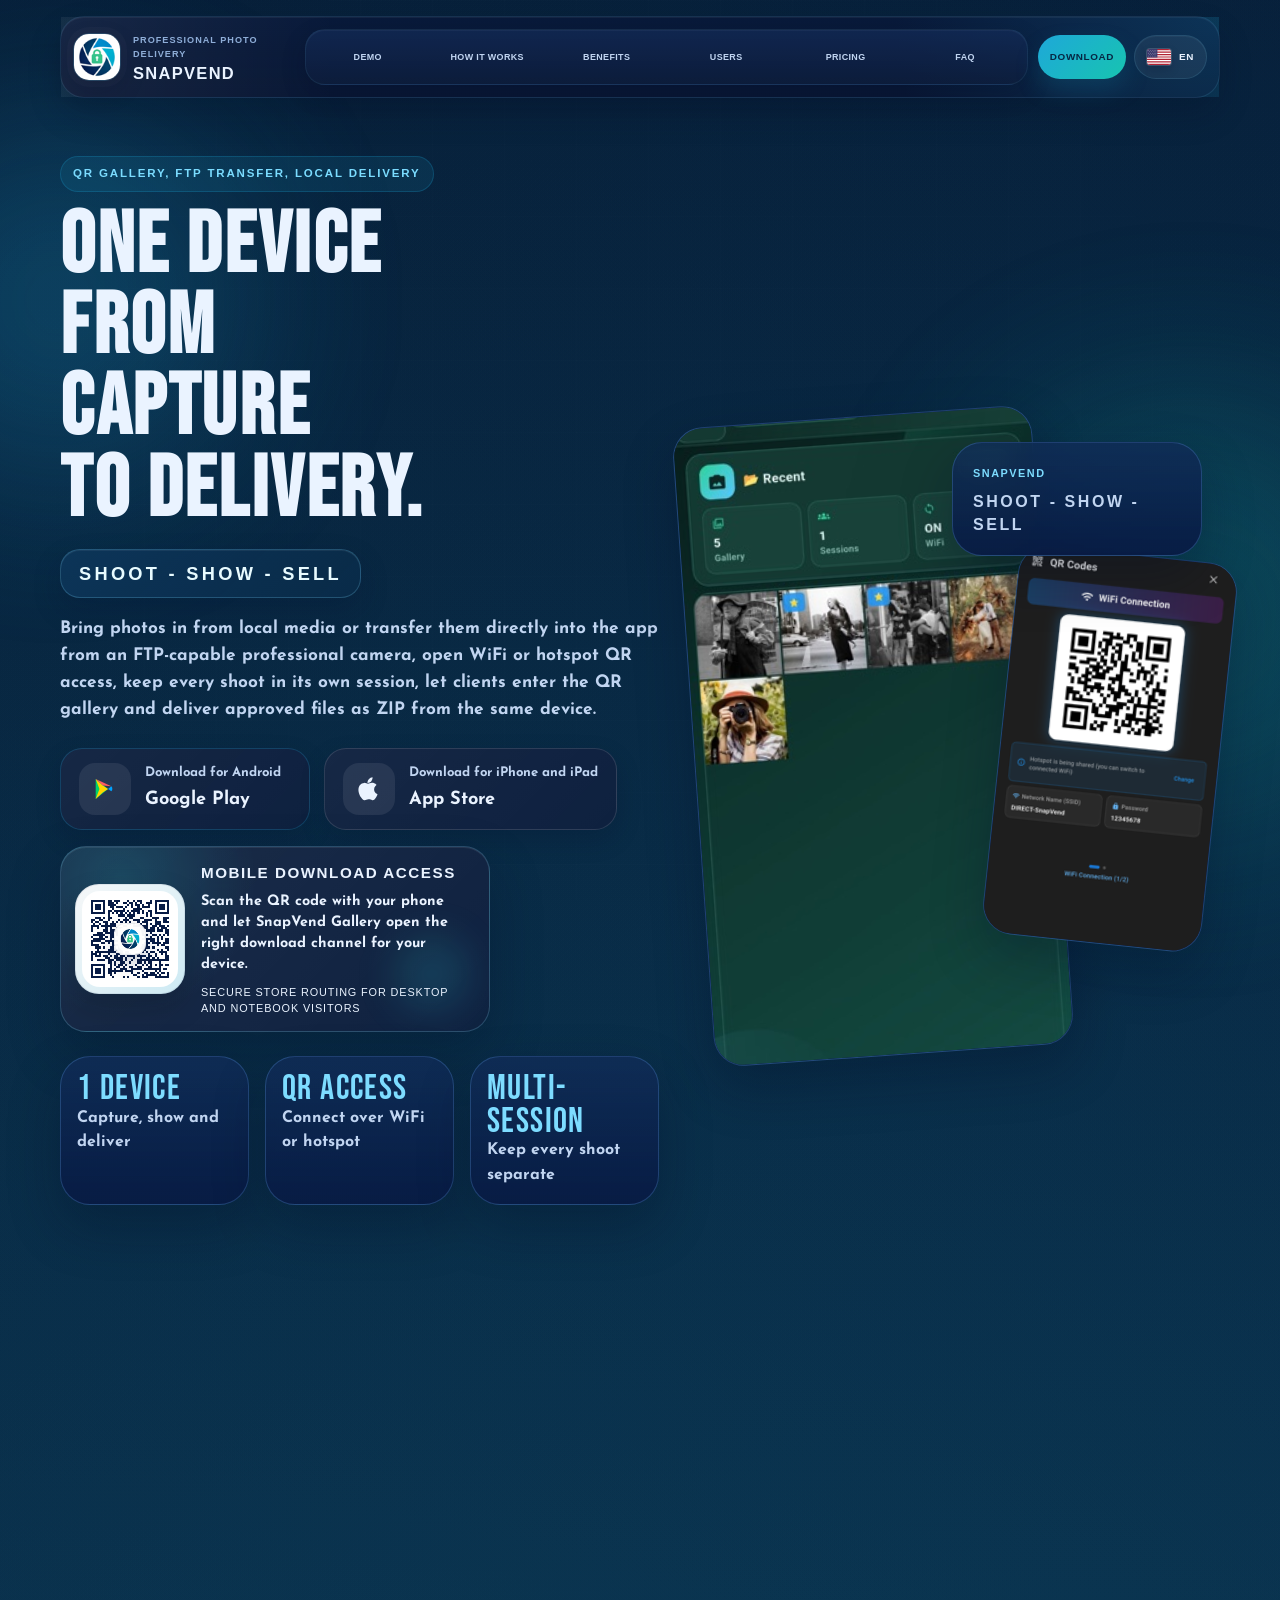
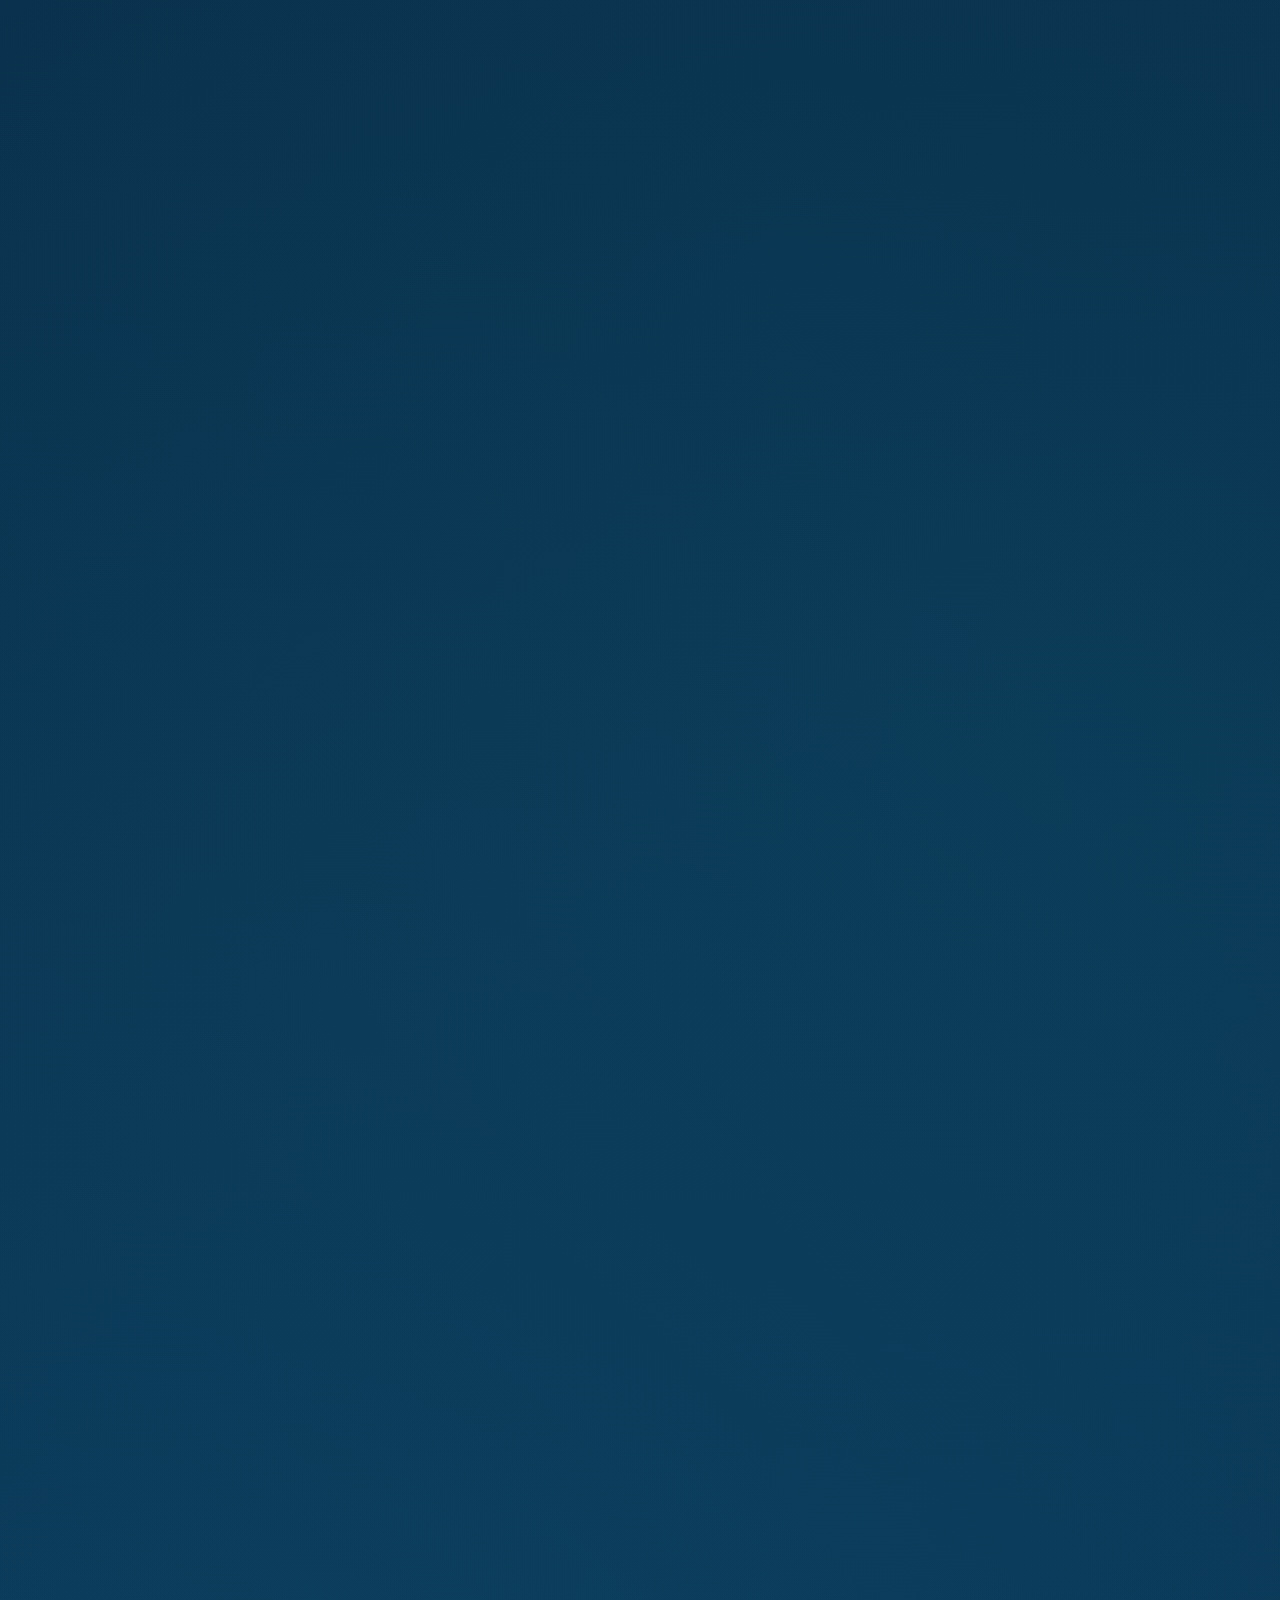
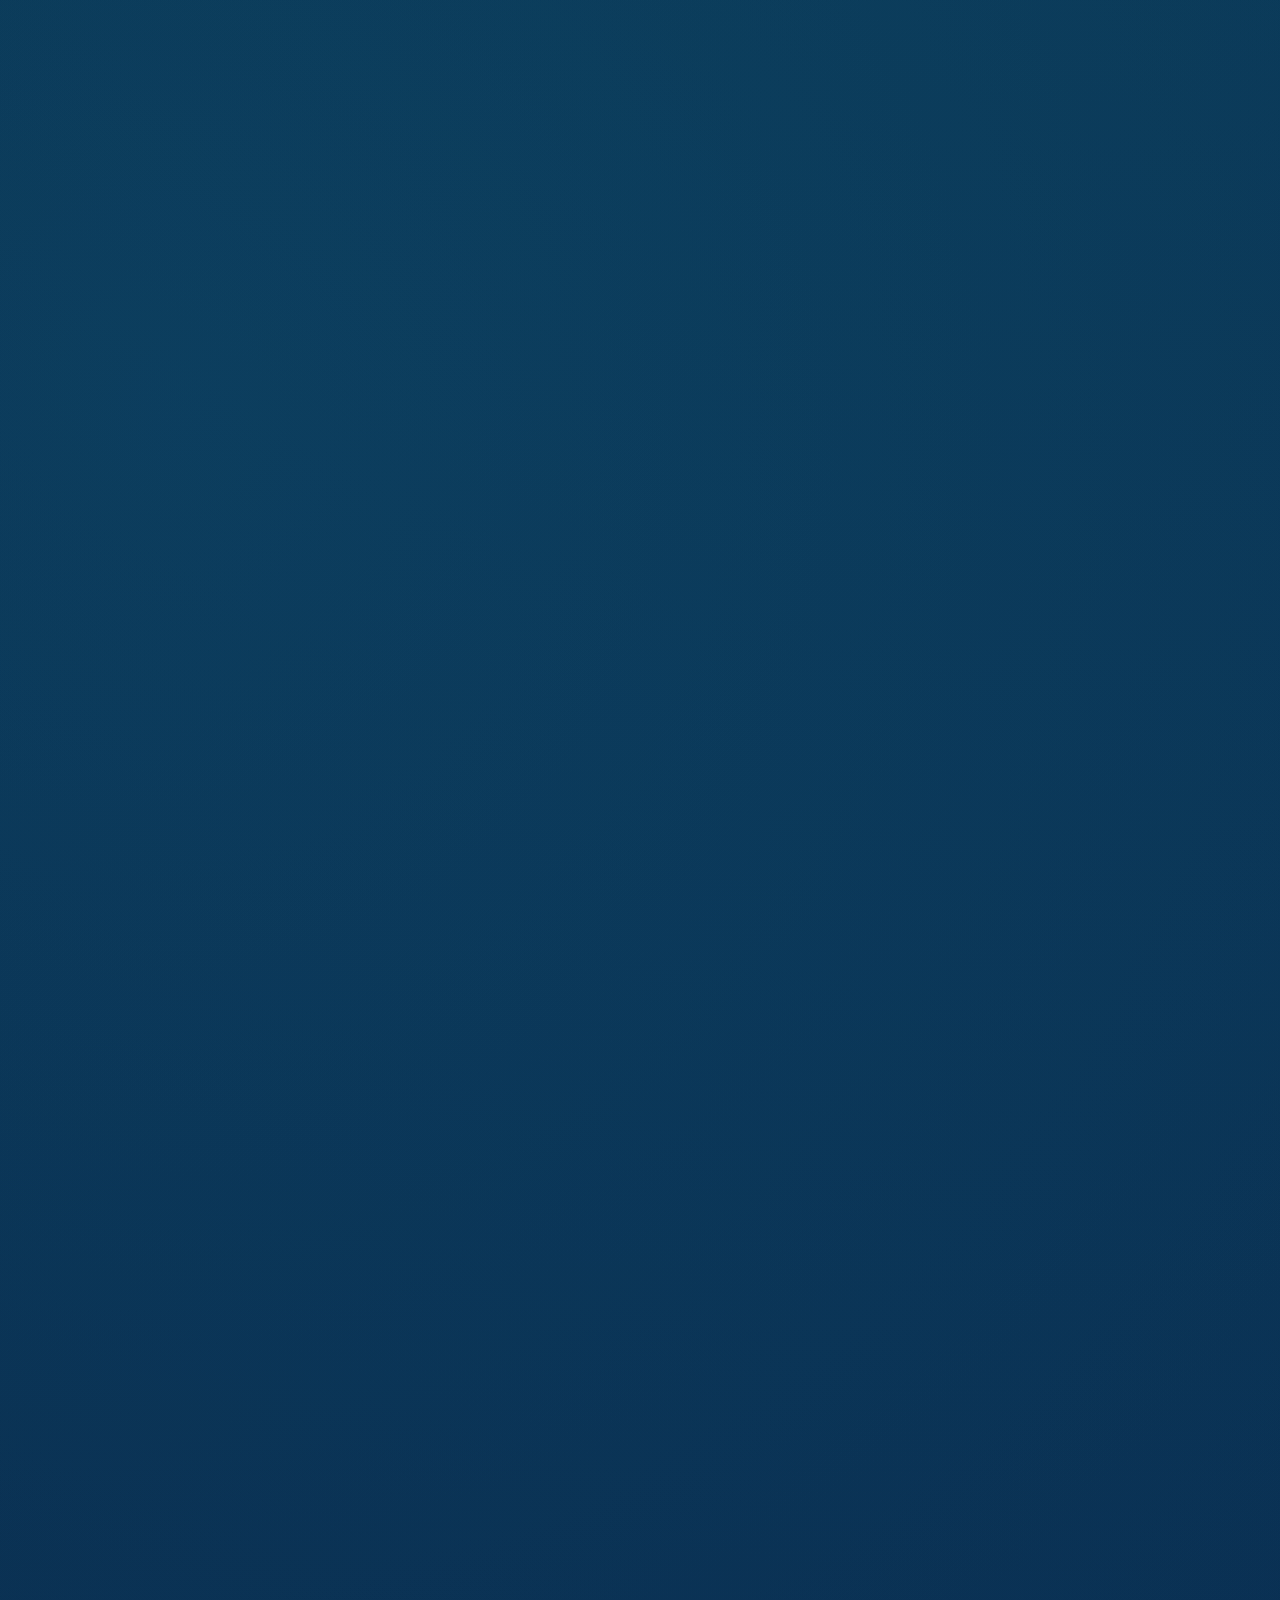
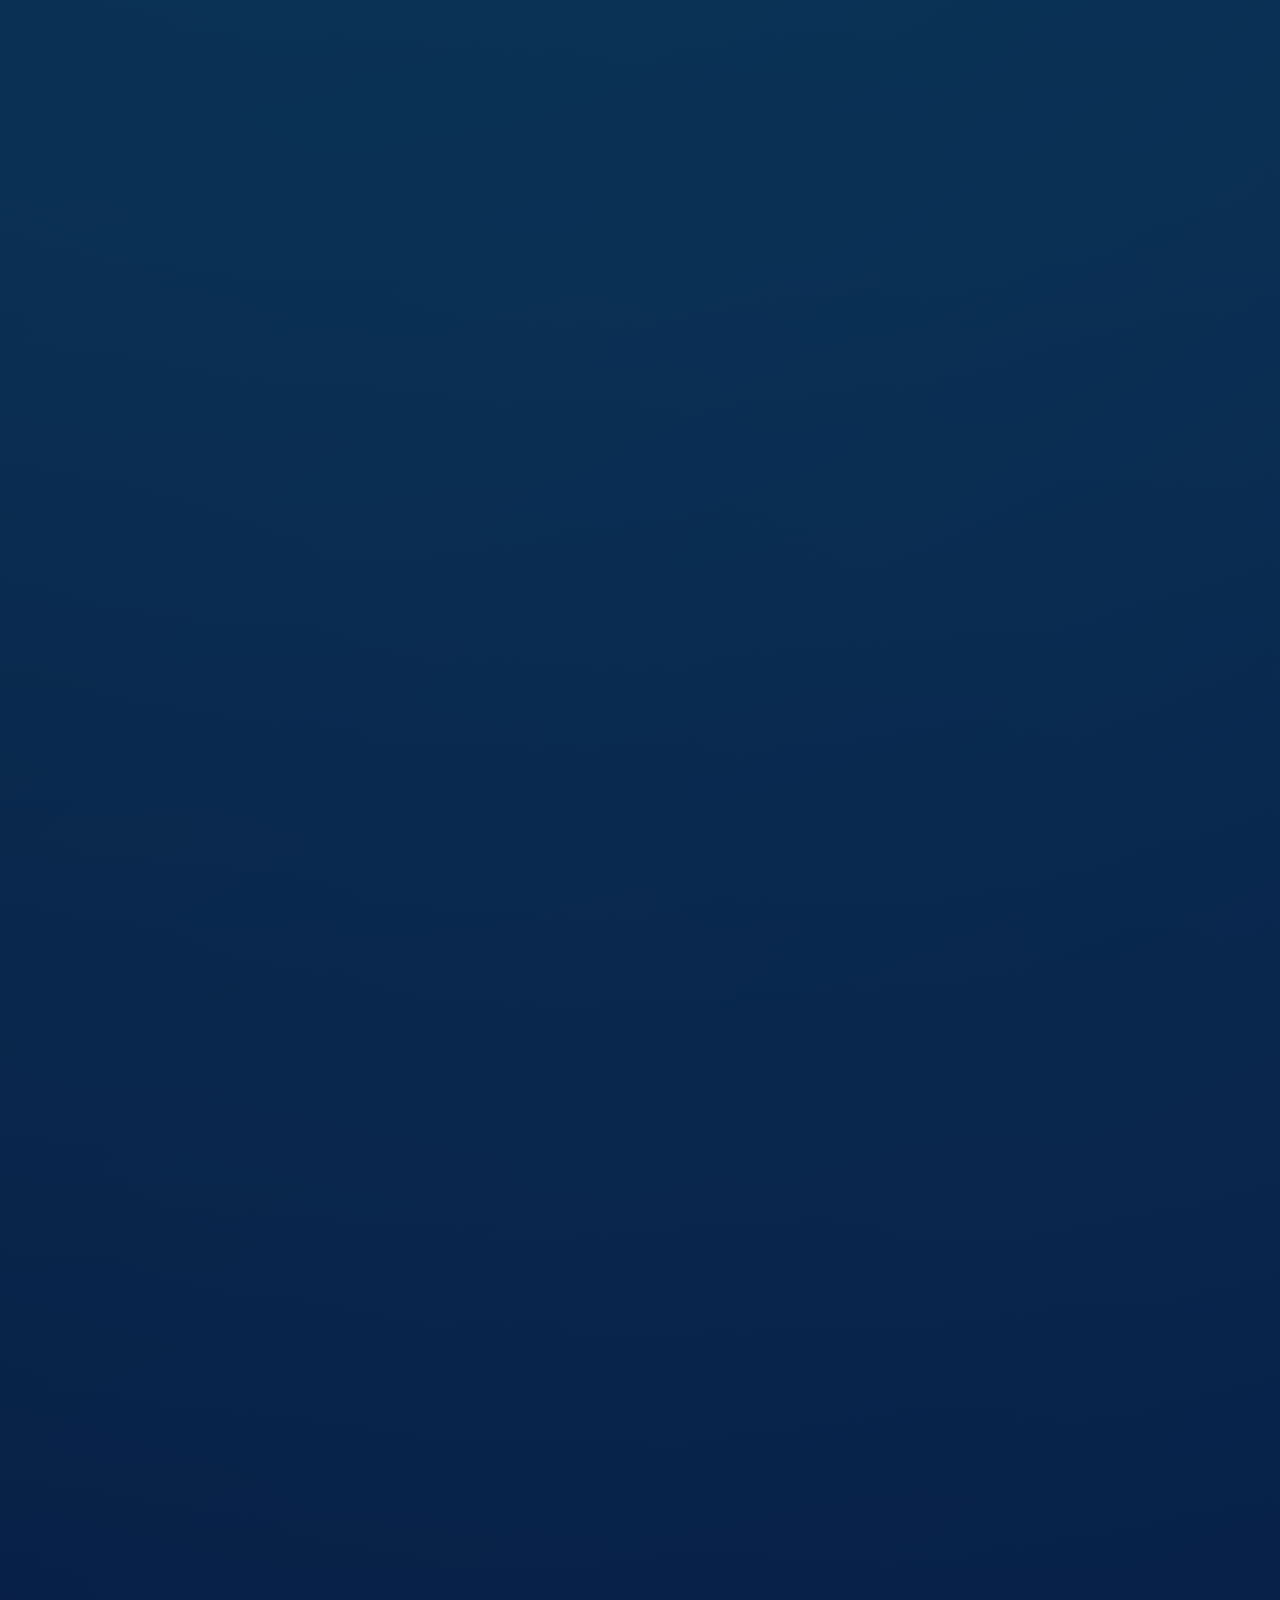
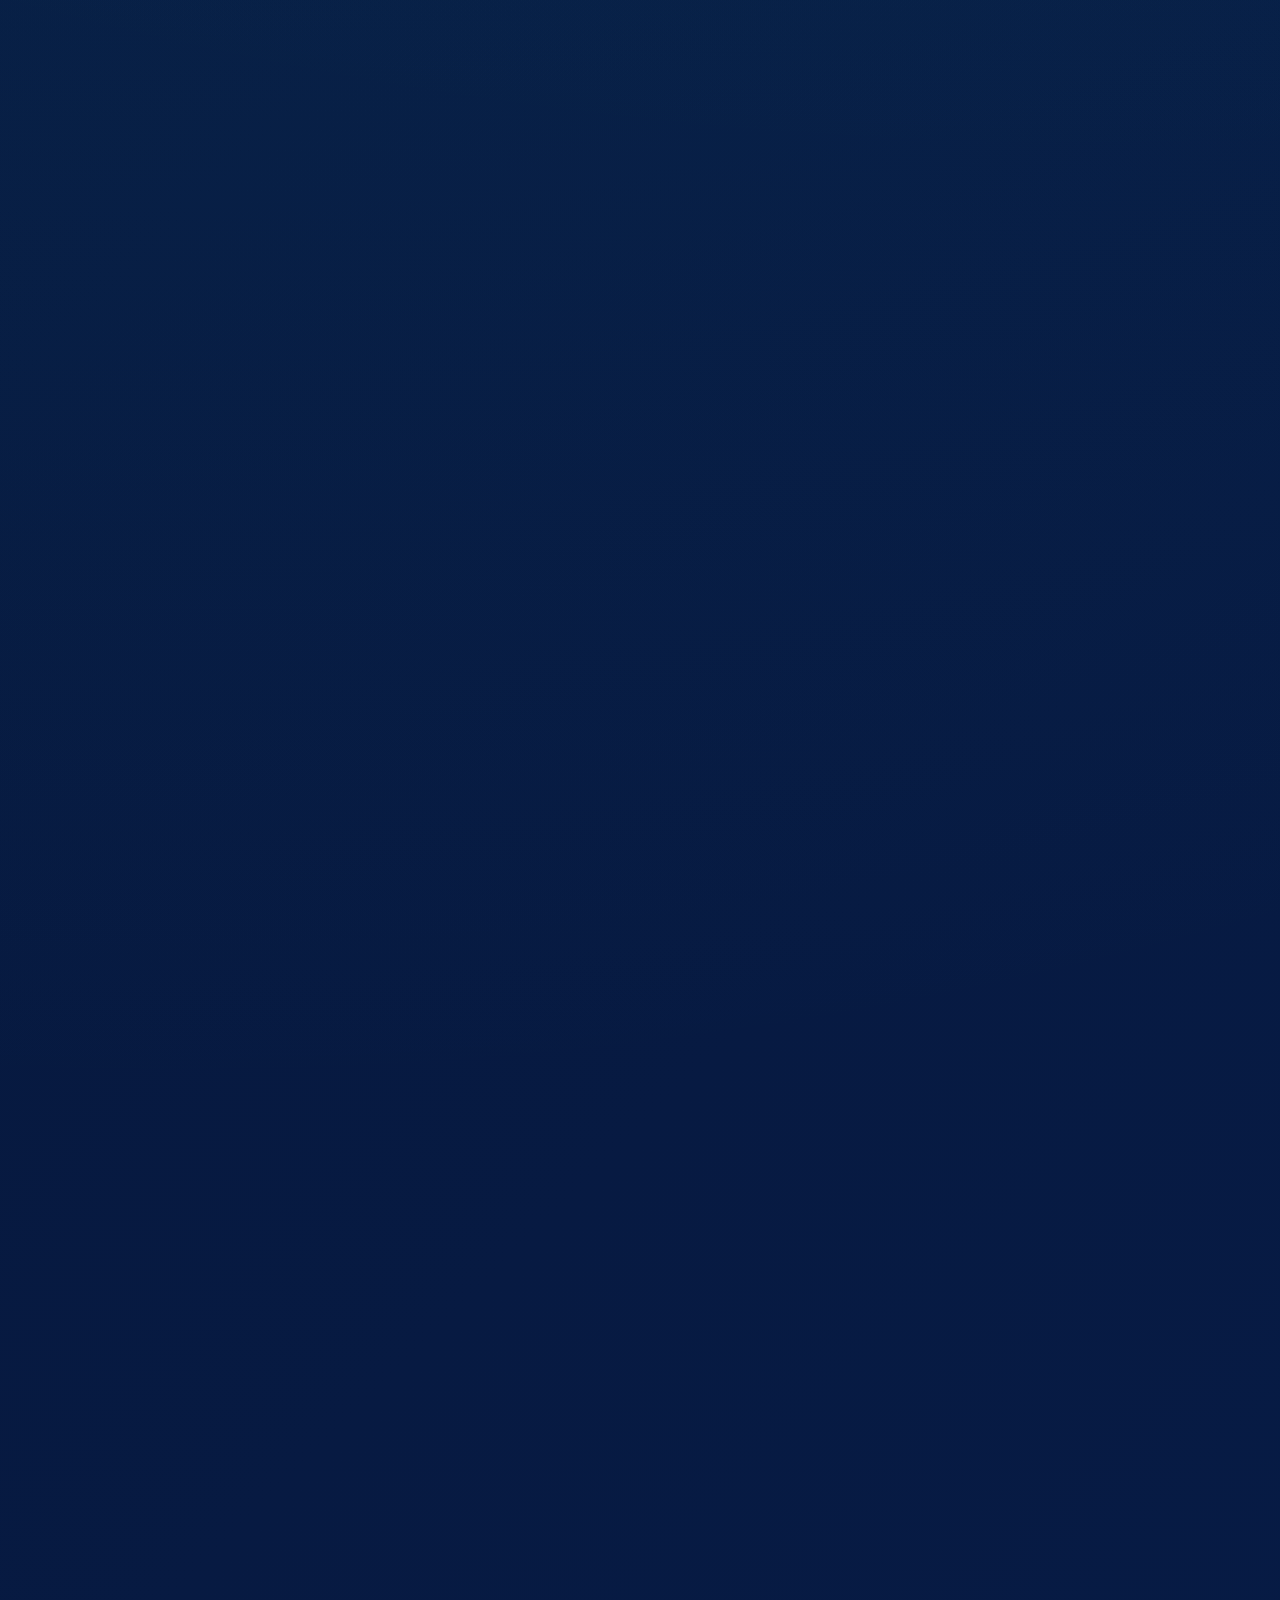
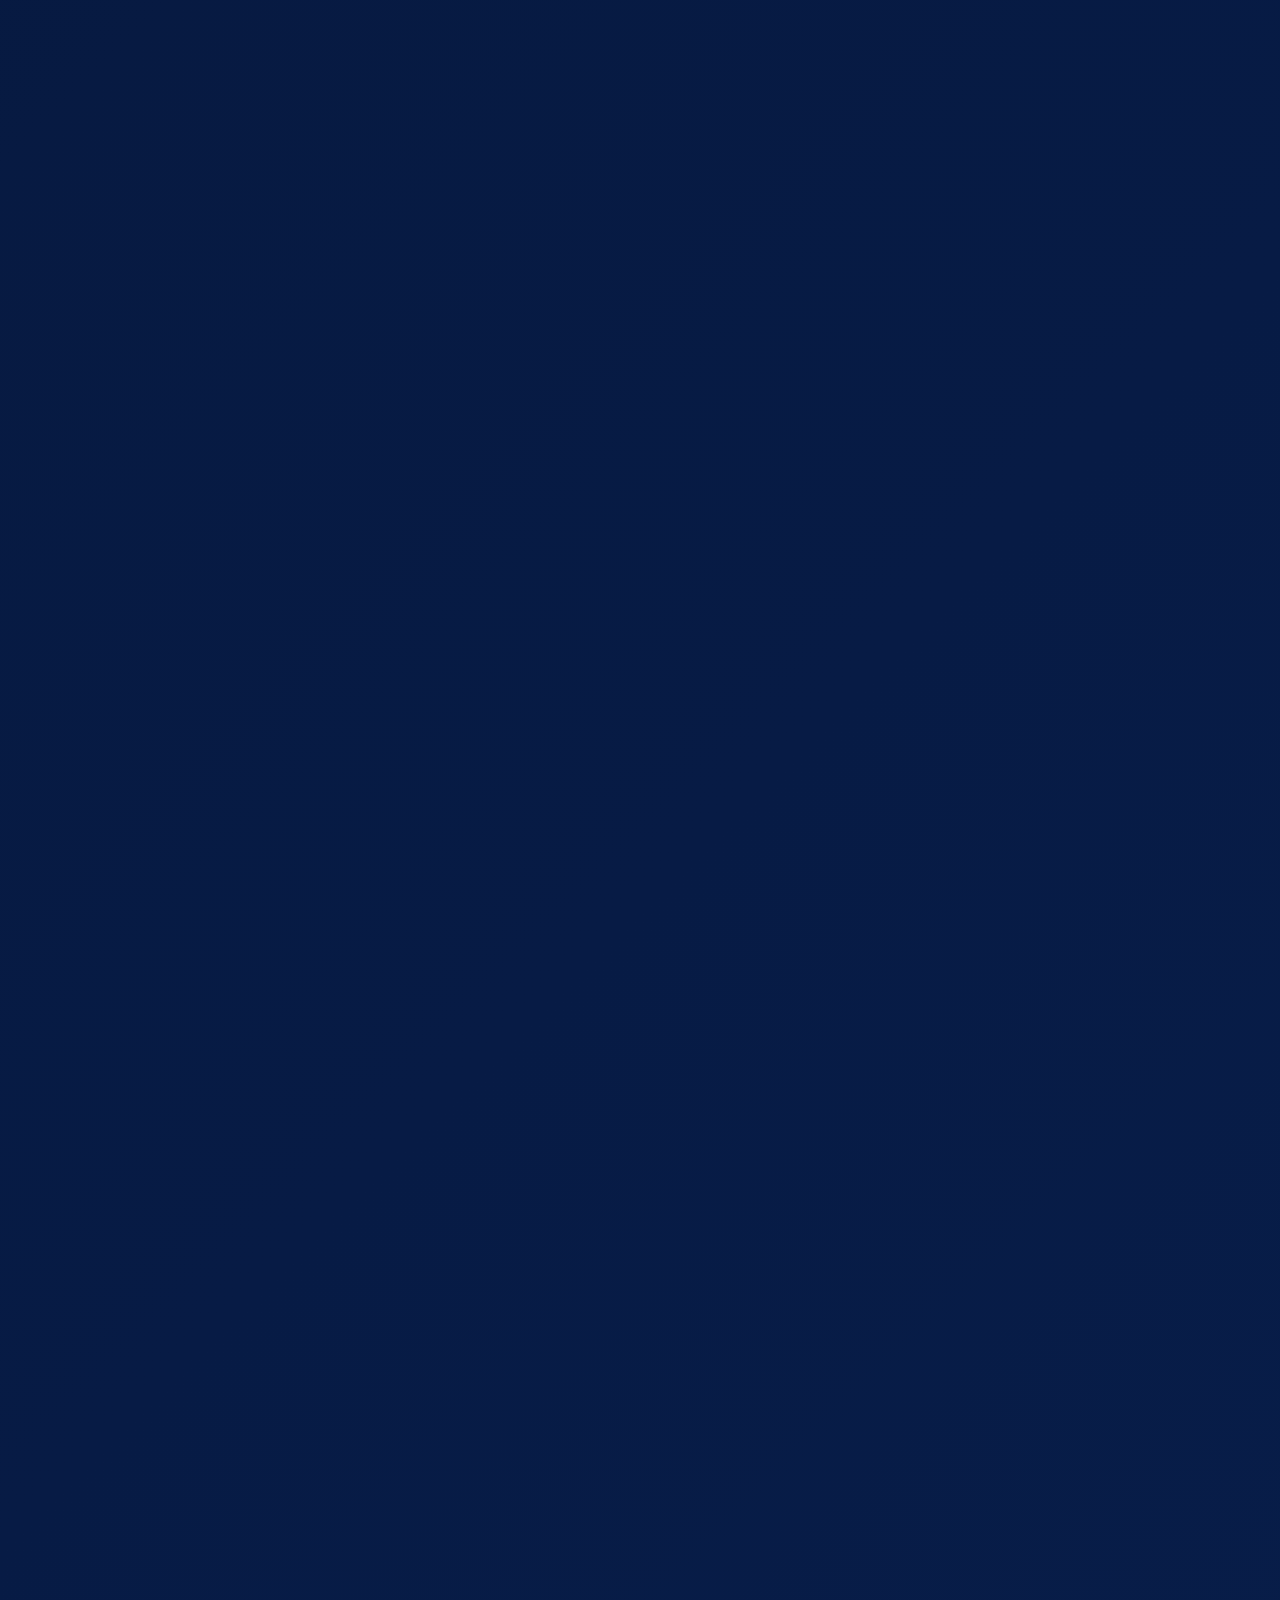
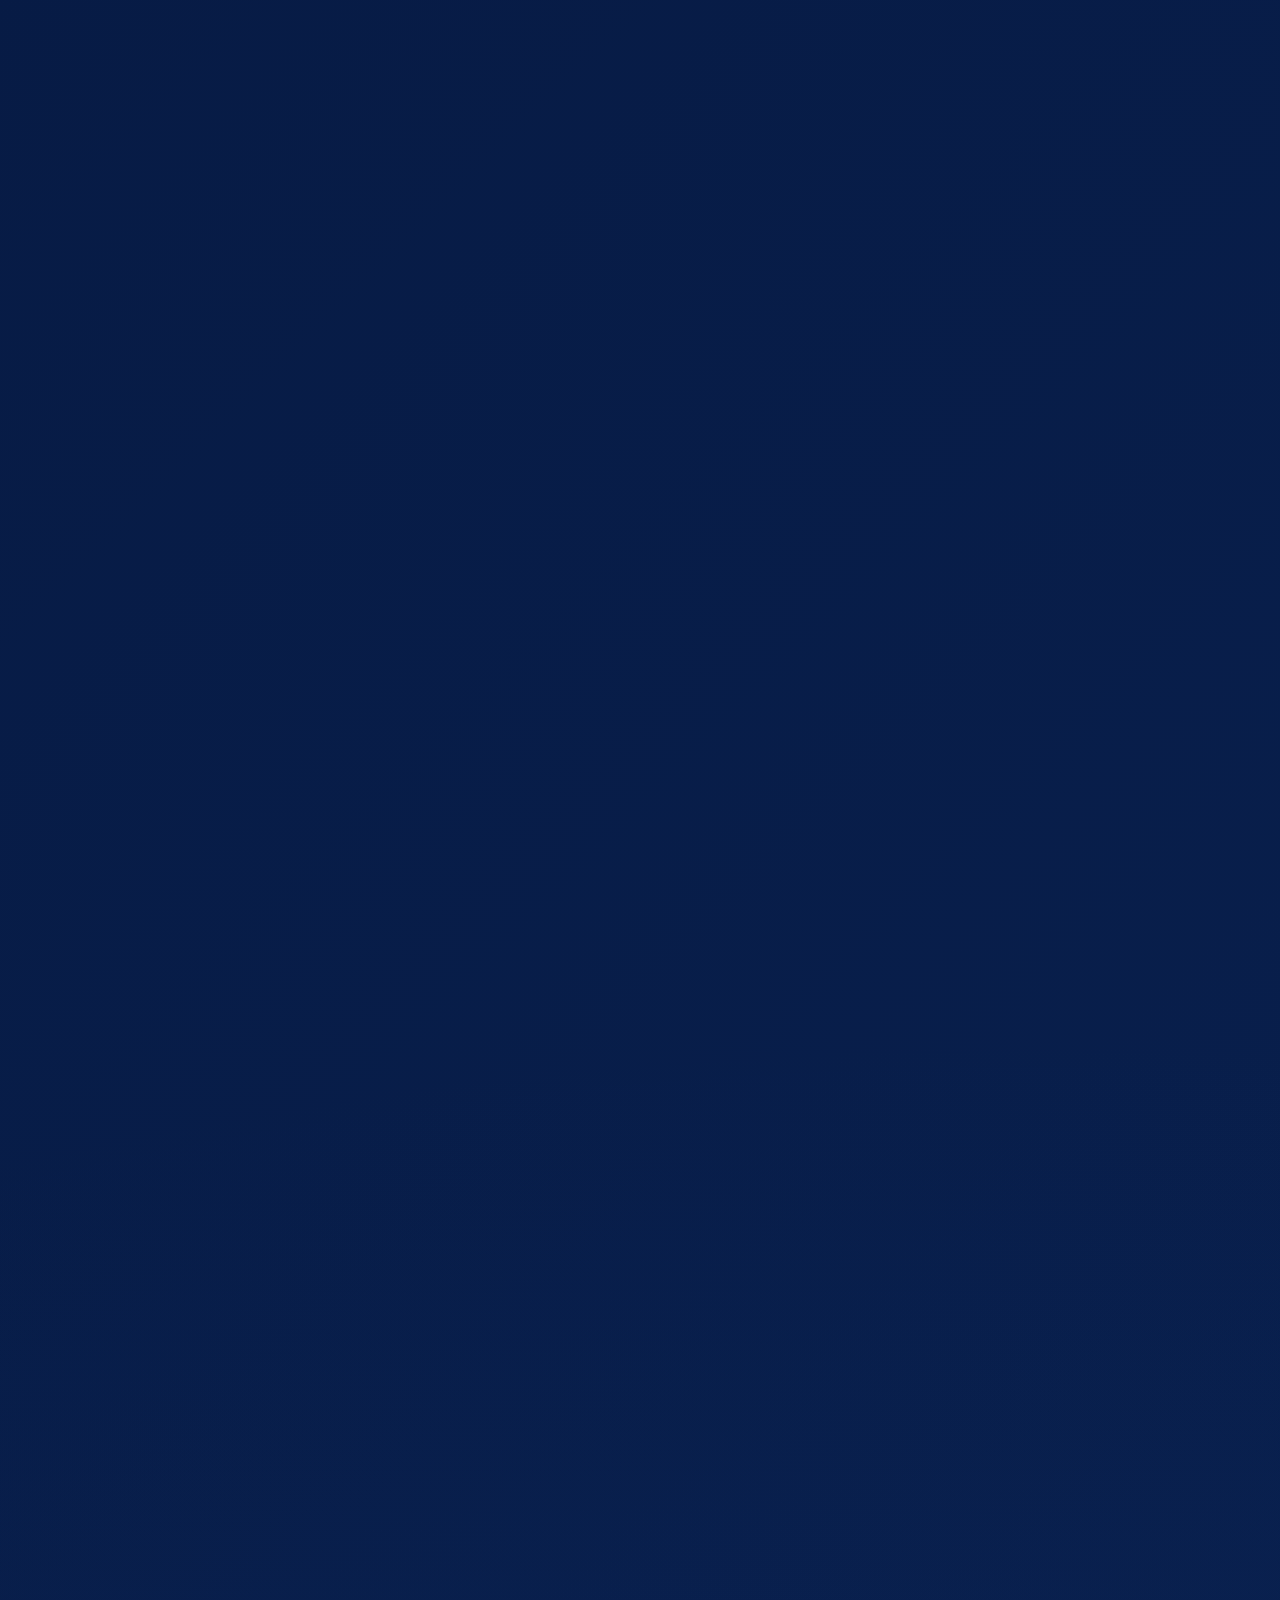
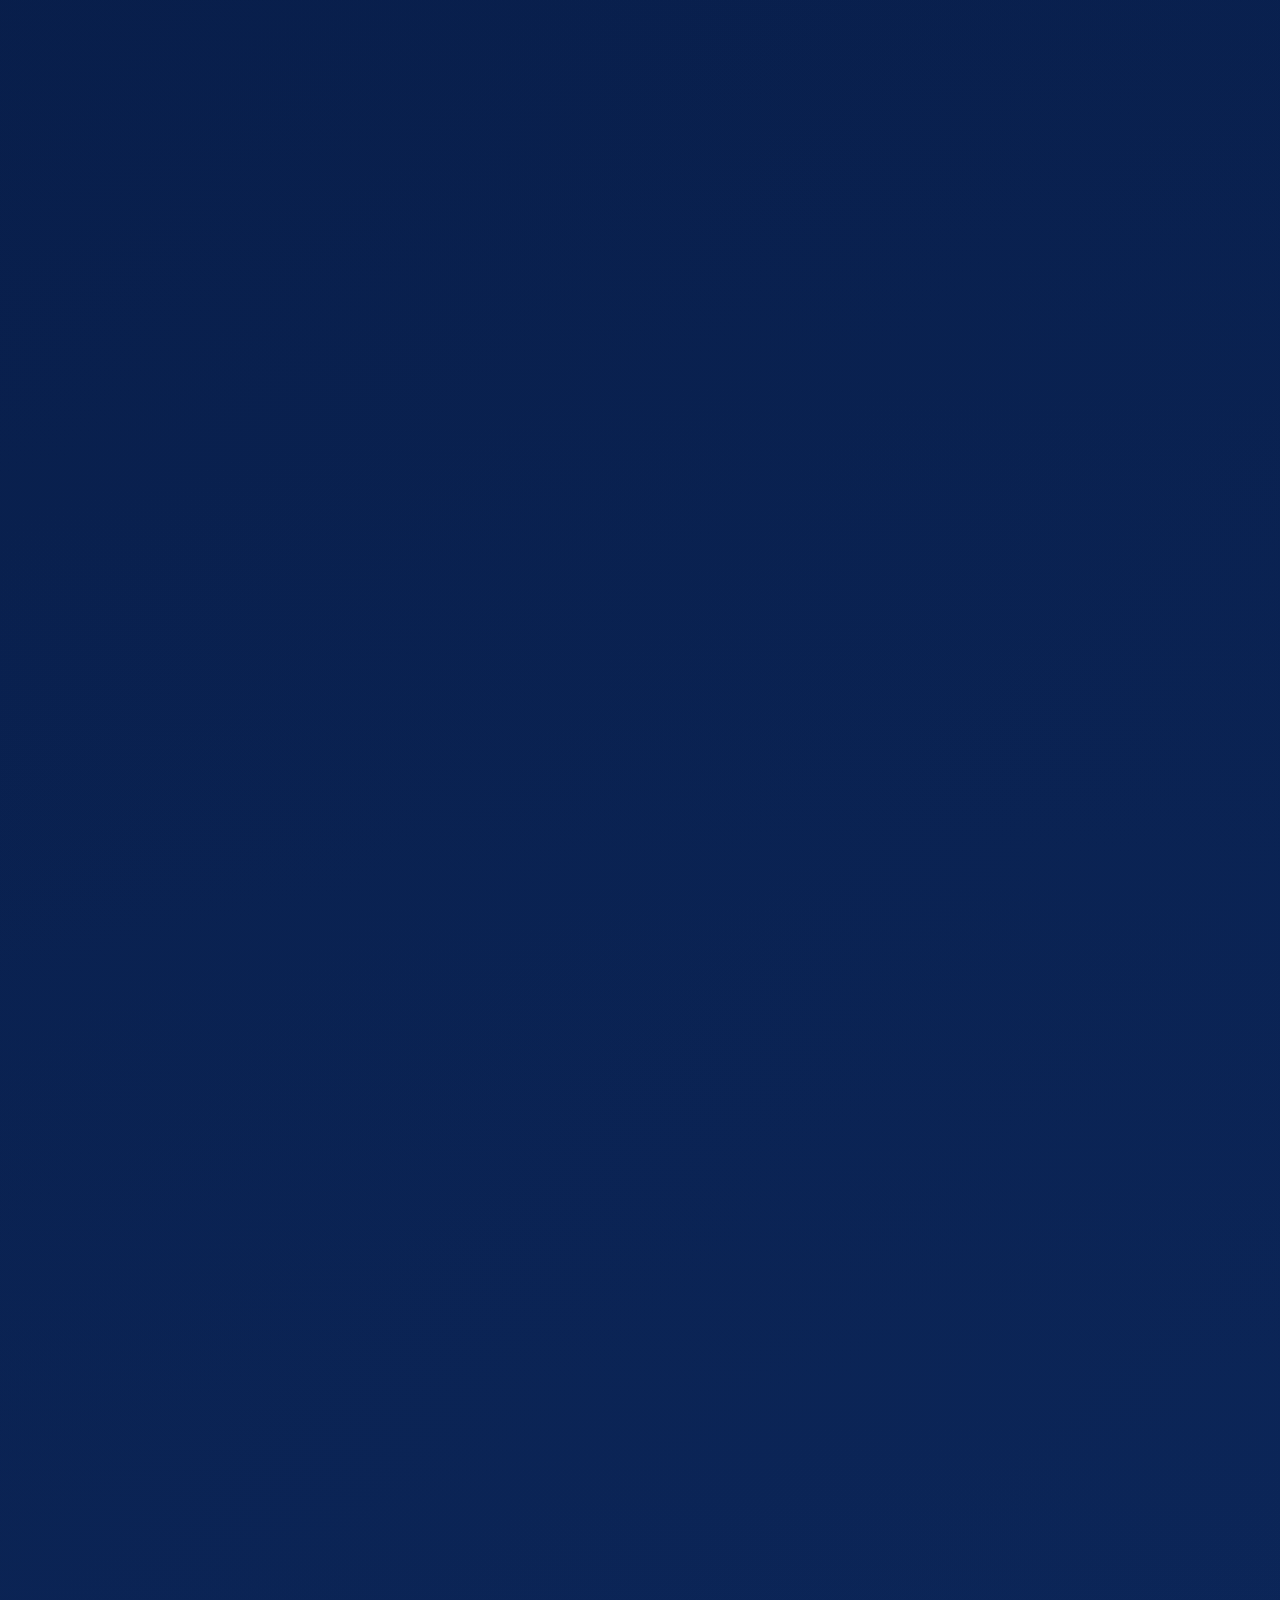
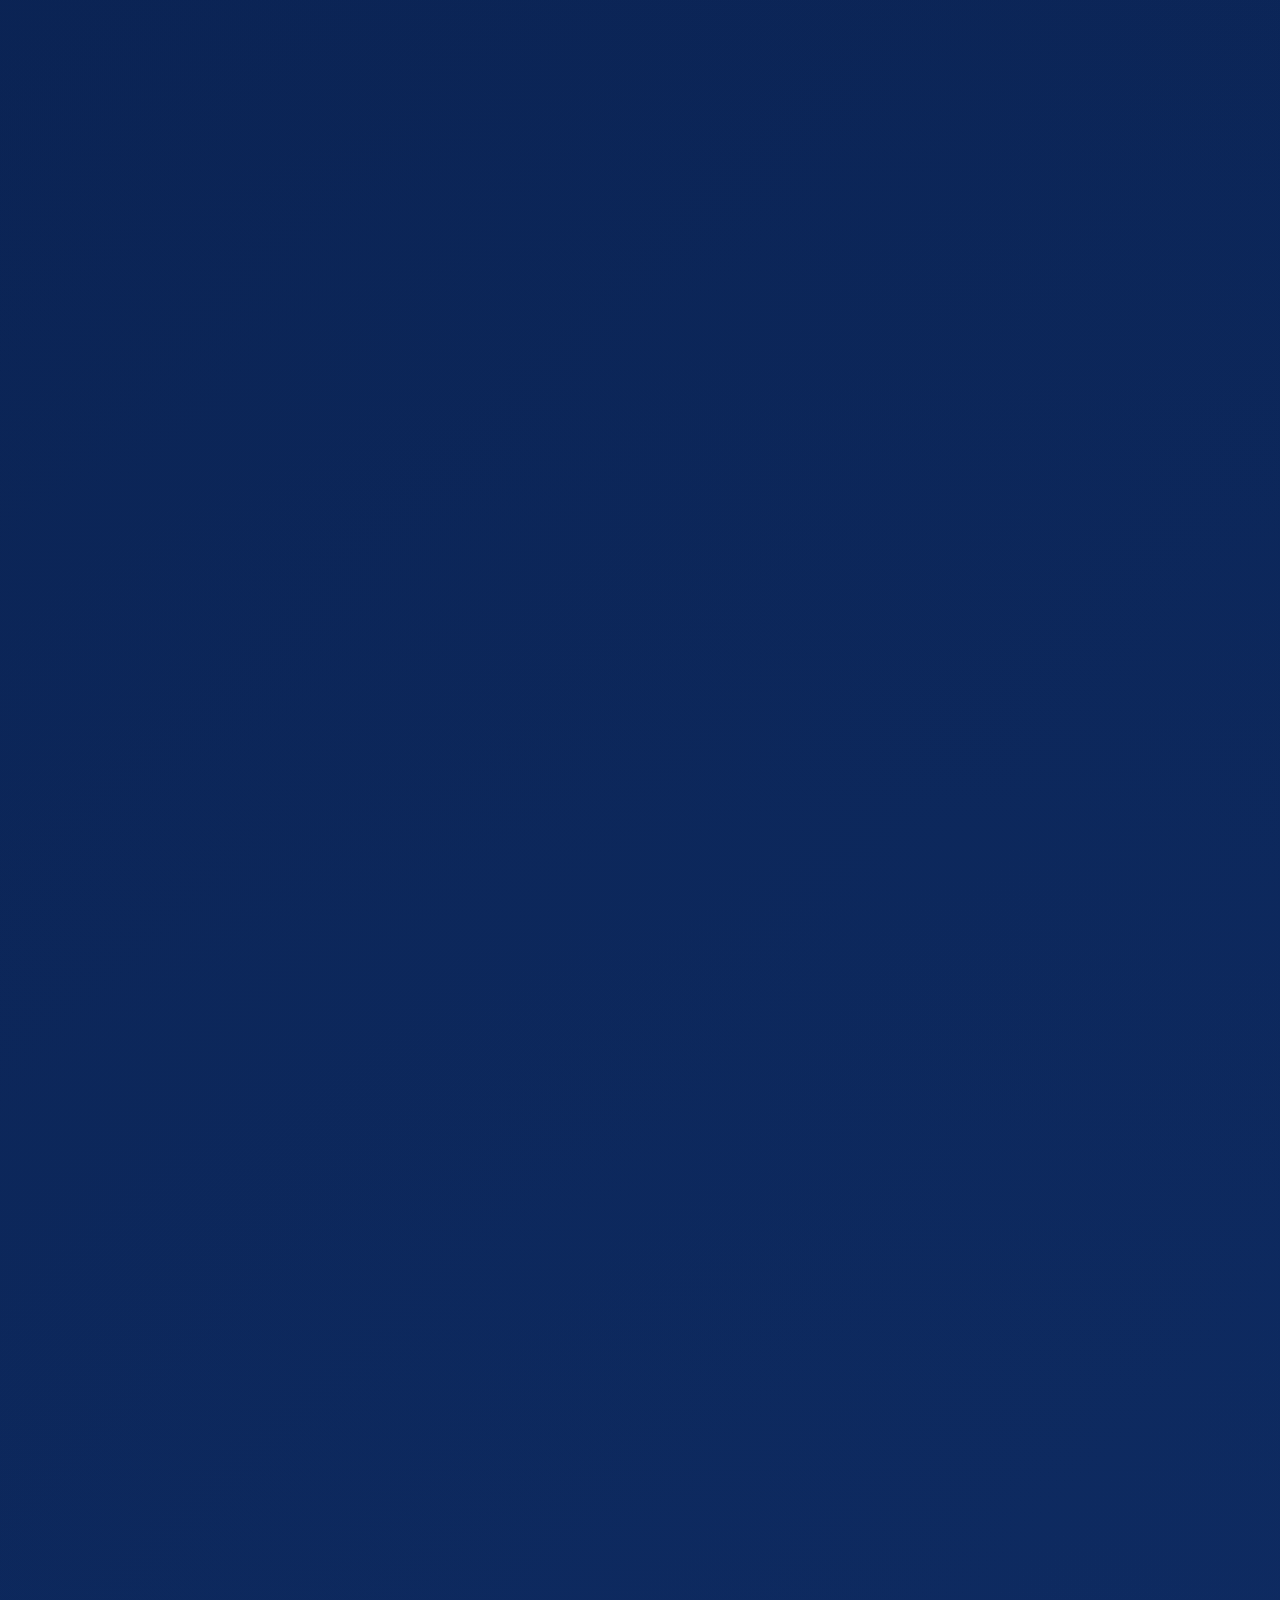
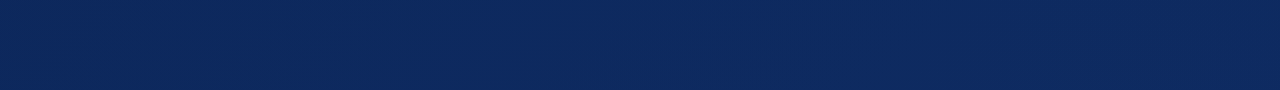
==== commit 3105de07: "Enable App Store download links" ====
--- a/index.html
+++ b/index.html
@@ -72,10 +72,10 @@
     <link rel="manifest" href="./manifest.webmanifest">
     <link rel="preload" href="./assets/fonts/BebasNeue-Regular.ttf" as="font" type="font/ttf" crossorigin>
     <link rel="preload" href="./assets/fonts/JosefinSans-Bold.ttf" as="font" type="font/ttf" crossorigin>
-    <link rel="stylesheet" href="./styles.css?v=20260509150421">
-    <script type="application/ld+json">{"@context":"https://schema.org","@graph":[{"@type":"Organization","@id":"https://snapvendgallery.com/#organization","name":"SnapVend Gallery","alternateName":["SnapVend","SnapVend QR Gallery","SnapVend Photo Delivery"],"description":"SnapVend Gallery, fotoğrafçıların QR galeri paylaşımı, FTP kamera aktarımı, müşteri seçimi ve ZIP teslim akışını tek telefon veya tablette yönetmesine yardımcı olur.","disambiguatingDescription":"SnapVend Gallery, snapvendgallery.com üzerinde yayınlanan fotoğrafçılar için QR galeri ve yerel fotoğraf teslim uygulamasıdır.","slogan":"Çek - Göster - Sat","url":"https://snapvendgallery.com/","logo":{"@type":"ImageObject","url":"https://snapvendgallery.com/assets/branding/snapvend_logo_square.png"},"image":"https://snapvendgallery.com/assets/branding/snapvend_logo_square.png","sameAs":["https://snapvendgallery.com/","https://play.google.com/store/apps/details?id=com.snapvend.gallery"],"contactPoint":[{"@id":"https://snapvendgallery.com/#sales-contact"}]},{"@type":"ContactPoint","@id":"https://snapvendgallery.com/#sales-contact","contactType":"sales","email":"snapvendinfo@gmail.com","url":"mailto:snapvendinfo@gmail.com","availableLanguage":["Türkçe","İngilizce","İspanyolca","Fransızca","Almanca","İtalyanca","Portekizce","Rusça","Arapça","Hintçe","Japonca","Çince"]},{"@type":"WebSite","@id":"https://snapvendgallery.com/#website","url":"https://snapvendgallery.com/","name":"SnapVend Gallery","alternateName":"SnapVend","inLanguage":"tr","publisher":{"@id":"https://snapvendgallery.com/#organization"}},{"@type":"WebPage","@id":"https://snapvendgallery.com/#webpage","url":"https://snapvendgallery.com/","name":"SnapVend Gallery | Fotoğrafçılar İçin QR Galeri ve Yerel Teslim","description":"SnapVend Gallery, fotoğrafçıların QR galeri paylaşımı, FTP kamera aktarımı, müşteri seçimi ve ZIP teslim akışını tek telefon veya tablette yönetmesine yardımcı olur.","inLanguage":"tr","isPartOf":{"@id":"https://snapvendgallery.com/#website"},"about":{"@id":"https://snapvendgallery.com/#app"},"mainEntity":{"@id":"https://snapvendgallery.com/#app"},"primaryImageOfPage":{"@type":"ImageObject","url":"https://snapvendgallery.com/assets/branding/snapvend_logo_square.png"},"keywords":"SnapVend Gallery, SnapVend, snapvendgallery.com, SnapVend Gallery uygulaması, fotoğrafçılar için QR galeri uygulaması, fotoğraf teslim uygulaması, Çek - Göster - Sat, QR galeri, FTP aktarım, yerel teslim, QR, oturum ve teslim tek akışta, Klasik galeri paylaşımından daha kontrollü saha akışı, Profesyonel saha ekipleri için tasarlandı, SnapVend'in öne çıktığı saha akışları, İstek, talep ve iş birliği mesajlarını doğrudan bize gönderin, Çok dilli müşteri deneyimi ile daha anlaşılır akış, İlk teslim akışını dakikalar içinde kurun, Fotoğrafları profesyonel kameradan al, WiFi / erişim noktası QR bağlantısını başlat, Oturum galerisini QR ile aç, Yerel ödeme ve PAC onayı, ZIP teslim ve satış raporu, Müşteriye uygulama indirtmez, Oturum bazlı düzen kurar, Satış ve teslim tek cihazda kalır, Canlı çekim için operasyonel kontrol, Lisans ve cihaz kuralları net görünür, Düğün ve etkinlik fotoğrafçıları, Stüdyo ve portre çekimleri, Okul, spor ve kurumsal işler, Sokak, turistik alan ve mobil portre çekimleri, Mobil teslim ekipleri, Web sitesi ve ilk yönlendirme, Galeri ve müşteri seçimi, Onay ve teslim akışı, Uygulamayı kur, Fotoğrafları alın, QR ile müşteriye göster, Onayla ve teslim et, Düğün ve davet seçimi, Düğün baskı listesi, Stüdyo seçim masası, Okul ve spor oturumları, Sokak ve turistik alan portre satışı, Kurumsal etkinlik standı, Düğün baskı ve teslim ekipleri, Hızlı teslim ekipleri, Markalı deneyim arayan stüdyolar, Yerel ağ ile çalışan operasyonlar, Çoklu oturum yöneten ekipler, Sınırsız günlük teslim, Sınırsız canlı sunum ve baskı sipariş listesi, 1 telefon + 1 tablet aktivasyonu, Özel işletme adı, logo ve ZIP dosya adı, Satın alma geri yükleme ve abonelik yönetimi, Aylık Premium’daki tüm lisans hakları, 12 aylık kullanımda daha avantajlı toplam maliyet, Doğrulanmış lisansla 14 gün offline erişim penceresi, Yoğun düğün ve saha ekipleri için sürdürülebilir kullanım, Marka ve teslim akışı üzerinde tam kontrol, QR erişim, oturum, ödeme ve teslim tek akışta ilerler., Düğün, etkinlik, stüdyo ve mobil portre satışına uyum sağlar., Yerel ağ mantığı sayesinde hızlı, kontrollü ve internete daha az bağımlı çalışır., Genel Bilgi, Demo Talebi, Fiyatlandırma, İş Ortaklığı, Özel Talep","hasPart":[{"@id":"https://snapvendgallery.com/#audience"},{"@id":"https://snapvendgallery.com/#language-support-benefits"},{"@id":"https://snapvendgallery.com/#why-snapvend"},{"@id":"https://snapvendgallery.com/#quick-start"},{"@id":"https://snapvendgallery.com/#use-cases"},{"@id":"https://snapvendgallery.com/#reference-profiles"},{"@id":"https://snapvendgallery.com/#faq"},{"@id":"https://snapvendgallery.com/#contact-page"},{"@id":"https://snapvendgallery.com/#contact-topics"},{"@id":"https://snapvendgallery.com/#why-snapvend-points"},{"@id":"https://snapvendgallery.com/#supported-languages"}]},{"@type":"SoftwareApplication","@id":"https://snapvendgallery.com/#app","name":"SnapVend Gallery","alternateName":["SnapVend","SnapVend QR Gallery","SnapVend Photographer Gallery"],"description":"SnapVend Gallery, fotoğrafçıların QR galeri paylaşımı, FTP kamera aktarımı, müşteri seçimi ve ZIP teslim akışını tek telefon veya tablette yönetmesine yardımcı olur.","disambiguatingDescription":"SnapVend Gallery, fotoğrafçılar için mobil QR galeri, FTP kamera aktarımı ve yerel ZIP teslim uygulamasıdır.","applicationCategory":"BusinessApplication","applicationSubCategory":"Fotoğraf akışı, baskı yönetimi ve teslim","applicationSuite":"SnapVend Gallery","identifier":"com.snapvend.gallery","operatingSystem":"ANDROID, IOS","inLanguage":"tr","availableLanguage":["Türkçe","İngilizce","İspanyolca","Fransızca","Almanca","İtalyanca","Portekizce","Rusça","Arapça","Hintçe","Japonca","Çince"],"url":"https://snapvendgallery.com/","mainEntityOfPage":"https://snapvendgallery.com/","image":"https://snapvendgallery.com/assets/branding/snapvend_logo_square.png","screenshot":["https://snapvendgallery.com/assets/marketing/google_play/web/01_gallery_dashboard_hero.jpg","https://snapvendgallery.com/assets/marketing/google_play/web/02_session_qr_access_hero.png","https://snapvendgallery.com/assets/marketing/google_play/web/05_ftp_server_settings_web.png","https://snapvendgallery.com/assets/marketing/google_play/web/01_gallery_dashboard_web.png","https://snapvendgallery.com/assets/marketing/google_play/web/03_browser_gallery_selection_web.png","https://snapvendgallery.com/assets/marketing/google_play/web/06_customer_gallery_selection_tr_web.png","https://snapvendgallery.com/assets/marketing/google_play/web/04_payment_approval_flow_web.png","https://snapvendgallery.com/assets/marketing/google_play/web/07_reports_dashboard_web.png"],"keywords":"SnapVend Gallery, SnapVend, snapvendgallery.com, SnapVend Gallery uygulaması, fotoğrafçılar için QR galeri uygulaması, fotoğraf teslim uygulaması, Çek - Göster - Sat, QR galeri, FTP aktarım, yerel teslim, QR, oturum ve teslim tek akışta, Klasik galeri paylaşımından daha kontrollü saha akışı, Profesyonel saha ekipleri için tasarlandı, SnapVend'in öne çıktığı saha akışları, İstek, talep ve iş birliği mesajlarını doğrudan bize gönderin, Çok dilli müşteri deneyimi ile daha anlaşılır akış, İlk teslim akışını dakikalar içinde kurun, Fotoğrafları profesyonel kameradan al, WiFi / erişim noktası QR bağlantısını başlat, Oturum galerisini QR ile aç, Yerel ödeme ve PAC onayı, ZIP teslim ve satış raporu, Müşteriye uygulama indirtmez, Oturum bazlı düzen kurar, Satış ve teslim tek cihazda kalır, Canlı çekim için operasyonel kontrol, Lisans ve cihaz kuralları net görünür, Düğün ve etkinlik fotoğrafçıları, Stüdyo ve portre çekimleri, Okul, spor ve kurumsal işler, Sokak, turistik alan ve mobil portre çekimleri, Mobil teslim ekipleri, Web sitesi ve ilk yönlendirme, Galeri ve müşteri seçimi, Onay ve teslim akışı, Uygulamayı kur, Fotoğrafları alın, QR ile müşteriye göster, Onayla ve teslim et, Düğün ve davet seçimi, Düğün baskı listesi, Stüdyo seçim masası, Okul ve spor oturumları, Sokak ve turistik alan portre satışı, Kurumsal etkinlik standı, Düğün baskı ve teslim ekipleri, Hızlı teslim ekipleri, Markalı deneyim arayan stüdyolar, Yerel ağ ile çalışan operasyonlar, Çoklu oturum yöneten ekipler, Sınırsız günlük teslim, Sınırsız canlı sunum ve baskı sipariş listesi, 1 telefon + 1 tablet aktivasyonu, Özel işletme adı, logo ve ZIP dosya adı, Satın alma geri yükleme ve abonelik yönetimi, Aylık Premium’daki tüm lisans hakları, 12 aylık kullanımda daha avantajlı toplam maliyet, Doğrulanmış lisansla 14 gün offline erişim penceresi, Yoğun düğün ve saha ekipleri için sürdürülebilir kullanım, Marka ve teslim akışı üzerinde tam kontrol, QR erişim, oturum, ödeme ve teslim tek akışta ilerler., Düğün, etkinlik, stüdyo ve mobil portre satışına uyum sağlar., Yerel ağ mantığı sayesinde hızlı, kontrollü ve internete daha az bağımlı çalışır., Genel Bilgi, Demo Talebi, Fiyatlandırma, İş Ortaklığı, Özel Talep","brand":{"@type":"Brand","name":"SnapVend Gallery","alternateName":"SnapVend"},"publisher":{"@id":"https://snapvendgallery.com/#organization"},"isAccessibleForFree":true,"featureList":["Fotoğrafları profesyonel kameradan al","WiFi / erişim noktası QR bağlantısını başlat","Oturum galerisini QR ile aç","Yerel ödeme ve PAC onayı","ZIP teslim ve satış raporu","Müşteriye uygulama indirtmez","Oturum bazlı düzen kurar","Satış ve teslim tek cihazda kalır","Canlı çekim için operasyonel kontrol","Lisans ve cihaz kuralları net görünür","Uygulamayı kur","Fotoğrafları alın","QR ile müşteriye göster","Onayla ve teslim et","Sınırsız günlük teslim","Sınırsız canlı sunum ve baskı sipariş listesi","1 telefon + 1 tablet aktivasyonu","Özel işletme adı, logo ve ZIP dosya adı","Satın alma geri yükleme ve abonelik yönetimi","Aylık Premium’daki tüm lisans hakları","12 aylık kullanımda daha avantajlı toplam maliyet","Doğrulanmış lisansla 14 gün offline erişim penceresi","Yoğun düğün ve saha ekipleri için sürdürülebilir kullanım","Marka ve teslim akışı üzerinde tam kontrol","Web sitesi ve ilk yönlendirme","Galeri ve müşteri seçimi","Onay ve teslim akışı","Düğün ve davet seçimi","Düğün baskı listesi"],"additionalProperty":[{"@type":"PropertyValue","name":"Desteklenen Diller","value":"Türkçe, İngilizce, İspanyolca, Fransızca, Almanca, İtalyanca, Portekizce, Rusça, Arapça, Hintçe, Japonca, Çince"},{"@type":"PropertyValue","name":"Yerellestirilmis musteri akisi kapsami","value":"Çok dilli müşteri deneyimi ile daha anlaşılır akış"},{"@type":"PropertyValue","name":"SnapVend farkı","value":"QR erişim, oturum, ödeme ve teslim tek akışta ilerler. | Düğün, etkinlik, stüdyo ve mobil portre satışına uyum sağlar. | Yerel ağ mantığı sayesinde hızlı, kontrollü ve internete daha az bağımlı çalışır."},{"@type":"PropertyValue","name":"Premium (Aylık)","value":"Free plan günlük 10 teslim, 10 baskı siparişi ve 10 canlı sunum limitiyle temel akışı denetir. Premium lisans 1 telefon + 1 tablet için etkinleşir; teslim, canlı sunum ve baskı limitlerini kaldırır. Doğrulanmış Premium lisans 14 güne kadar offline erişim penceresini korur; satın alma geri yükleme ve abonelik yönetimi desteklenir."}],"audience":[{"@type":"Audience","audienceType":"Düğün ve etkinlik fotoğrafçıları","description":"Canlı çekimde hızlı seçim, anında teslim ve baskı listesini aynı akışta yönetmek isteyen düğün ekipleri için güçlü bir yapı sunar."},{"@type":"Audience","audienceType":"Stüdyo ve portre çekimleri","description":"Müşteriyle birlikte seçim yapıp daha düzenli ilerlemek isteyen stüdyolar."},{"@type":"Audience","audienceType":"Okul, spor ve kurumsal işler","description":"Oturumları karıştırmadan toplu çekimleri yönetmek isteyen ekipler."},{"@type":"Audience","audienceType":"Sokak, turistik alan ve mobil portre çekimleri","description":"Sahada hızlı çekim yapıp, seçilen kareleri anında göstererek tekli veya paket teslim satışı yapmak isteyen fotoğrafçılar için güçlü bir akış sunar."},{"@type":"Audience","audienceType":"Mobil teslim ekipleri","description":"İnternete bağlı kalmadan yerel ağ ve hotspot ile çalışan operasyonlar."}],"offers":[{"@type":"Offer","name":"Premium (Aylık)","description":"Sınırsız günlük teslim | Sınırsız canlı sunum ve baskı sipariş listesi | 1 telefon + 1 tablet aktivasyonu | Özel işletme adı, logo ve ZIP dosya adı | Satın alma geri yükleme ve abonelik yönetimi","price":399.99,"priceCurrency":"TRY","availability":"https://schema.org/InStock","url":"https://snapvendgallery.com/#pricing"},{"@type":"Offer","name":"Premium (Yıllık)","description":"Aylık Premium’daki tüm lisans hakları | 12 aylık kullanımda daha avantajlı toplam maliyet | Doğrulanmış lisansla 14 gün offline erişim penceresi | Yoğun düğün ve saha ekipleri için sürdürülebilir kullanım | Marka ve teslim akışı üzerinde tam kontrol","price":3999.99,"priceCurrency":"TRY","availability":"https://schema.org/InStock","url":"https://snapvendgallery.com/#pricing"}],"downloadUrl":"https://play.google.com/store/apps/details?id=com.snapvend.gallery","installUrl":"https://play.google.com/store/apps/details?id=com.snapvend.gallery","dateModified":"2026-05-09"},{"@type":"ItemList","@id":"https://snapvendgallery.com/#audience","url":"https://snapvendgallery.com/#audience","name":"Profesyonel saha ekipleri için tasarlandı","numberOfItems":5,"itemListElement":[{"@type":"ListItem","position":1,"item":{"@type":"Thing","name":"Düğün ve etkinlik fotoğrafçıları","description":"Canlı çekimde hızlı seçim, anında teslim ve baskı listesini aynı akışta yönetmek isteyen düğün ekipleri için güçlü bir yapı sunar."}},{"@type":"ListItem","position":2,"item":{"@type":"Thing","name":"Stüdyo ve portre çekimleri","description":"Müşteriyle birlikte seçim yapıp daha düzenli ilerlemek isteyen stüdyolar."}},{"@type":"ListItem","position":3,"item":{"@type":"Thing","name":"Okul, spor ve kurumsal işler","description":"Oturumları karıştırmadan toplu çekimleri yönetmek isteyen ekipler."}},{"@type":"ListItem","position":4,"item":{"@type":"Thing","name":"Sokak, turistik alan ve mobil portre çekimleri","description":"Sahada hızlı çekim yapıp, seçilen kareleri anında göstererek tekli veya paket teslim satışı yapmak isteyen fotoğrafçılar için güçlü bir akış sunar."}},{"@type":"ListItem","position":5,"item":{"@type":"Thing","name":"Mobil teslim ekipleri","description":"İnternete bağlı kalmadan yerel ağ ve hotspot ile çalışan operasyonlar."}}]},{"@type":"ItemList","@id":"https://snapvendgallery.com/#language-support-benefits","url":"https://snapvendgallery.com/#language-support-benefits","name":"Çok dilli müşteri deneyimi ile daha anlaşılır akış","numberOfItems":3,"itemListElement":[{"@type":"ListItem","position":1,"item":{"@type":"Thing","name":"Web sitesi ve ilk yönlendirme","description":"Ziyaretçi desteklenen dillerden biriyle geldiğinde içeriği daha rahat takip edebilir ve doğru sayfaya daha hızlı ulaşır."}},{"@type":"ListItem","position":2,"item":{"@type":"Thing","name":"Galeri ve müşteri seçimi","description":"Müşteri tarafındaki galeri deneyimi ve seçim süreci, dil bariyerini azaltacak şekilde daha anlaşılır ilerler."}},{"@type":"ListItem","position":3,"item":{"@type":"Thing","name":"Onay ve teslim akışı","description":"Ödeme, onay ve teslim adımları desteklenen dillerde daha net anlatılarak sahadaki iletişimi kolaylaştırır."}}]},{"@type":"ItemList","@id":"https://snapvendgallery.com/#why-snapvend","url":"https://snapvendgallery.com/#why-snapvend","name":"Klasik galeri paylaşımından daha kontrollü saha akışı","numberOfItems":5,"itemListElement":[{"@type":"ListItem","position":1,"item":{"@type":"Thing","name":"Müşteriye uygulama indirtmez","description":"Müşteri aynı ağda QR ile tarayıcı galerisine girer; ekstra kurulum istemeden akış daha hızlı başlar."}},{"@type":"ListItem","position":2,"item":{"@type":"Thing","name":"Oturum bazlı düzen kurar","description":"Her müşteri, çekim veya grup ayrı kalır; seçim, ödeme ve teslim kayıtları birbirine karışmaz."}},{"@type":"ListItem","position":3,"item":{"@type":"Thing","name":"Satış ve teslim tek cihazda kalır","description":"Yerel ödeme yöntemleri, PAC onayı ve ZIP teslim aynı cihaz üzerinde tamamlanır."}},{"@type":"ListItem","position":4,"item":{"@type":"Thing","name":"Canlı çekim için operasyonel kontrol","description":"FTP kamera aktarımı, baskı listesi, raporlar ve marka ayarları yoğun saha işlerinde daha temiz bir süreç sunar."}},{"@type":"ListItem","position":5,"item":{"@type":"Thing","name":"Lisans ve cihaz kuralları net görünür","description":"Free ve Premium durumu, aktif cihaz hakkı, son doğrulama zamanı ve offline erişim bilgisi uygulama içinde net görünür; ekip sahada hangi hakların açık olduğunu karıştırmaz."}}]},{"@type":"ItemList","@id":"https://snapvendgallery.com/#quick-start","url":"https://snapvendgallery.com/#quick-start","name":"İlk teslim akışını dakikalar içinde kurun","numberOfItems":4,"itemListElement":[{"@type":"ListItem","position":1,"item":{"@type":"Thing","name":"Uygulamayı kur","description":"Telefon veya tablette SnapVend'i açın, işletme bilgilerinizi ve lisans durumunuzu kontrol edin."}},{"@type":"ListItem","position":2,"item":{"@type":"Thing","name":"Fotoğrafları alın","description":"Yerel galeriden seçin ya da FTP destekli profesyonel kameradan doğrudan uygulamaya aktarın."}},{"@type":"ListItem","position":3,"item":{"@type":"Thing","name":"QR ile müşteriye göster","description":"Her çekim için ayrı oturum açın, müşteriyi QR galeriye alın ve seçimleri kontrollü şekilde toplayın."}},{"@type":"ListItem","position":4,"item":{"@type":"Thing","name":"Onayla ve teslim et","description":"Ödeme/PAC kontrolünden sonra onaylanan dosyaları aynı cihazdan ZIP olarak teslim edin."}}]},{"@type":"ItemList","@id":"https://snapvendgallery.com/#use-cases","url":"https://snapvendgallery.com/#use-cases","name":"Kullanım Senaryoları","numberOfItems":6,"itemListElement":[{"@type":"ListItem","position":1,"item":{"@type":"Thing","name":"Düğün ve davet seçimi","description":"Çekim devam ederken ya da hemen sonrasında misafire QR ile galeri açın, seçimleri toplayın ve aynı cihazdan teslim edin."}},{"@type":"ListItem","position":2,"item":{"@type":"Thing","name":"Düğün baskı listesi","description":"Çift, aile ve misafir seçimlerini toplarken baskıya gidecek kareleri ayrı bir baskı listesinde toplayın; sahadaki baskı akışı dijital teslimden kopmadan ilerlesin."}},{"@type":"ListItem","position":3,"item":{"@type":"Thing","name":"Stüdyo seçim masası","description":"Portre veya aile çekimlerinde müşteriyle yan yana durup kareleri birlikte eleyin, onaylayın ve tek ekrandan ilerleyin."}},{"@type":"ListItem","position":4,"item":{"@type":"Thing","name":"Okul ve spor oturumları","description":"Birden fazla seansı karıştırmadan sınıf, takım veya kulüp bazlı seçim ve teslim akışlarını ayrı tutun."}},{"@type":"ListItem","position":5,"item":{"@type":"Thing","name":"Sokak ve turistik alan portre satışı","description":"Sahada hızlı çekim yapın, seçilen kareleri anında gösterin ve tekli ya da paket satış akışını aynı cihaz üzerinden yönetin."}},{"@type":"ListItem","position":6,"item":{"@type":"Thing","name":"Kurumsal etkinlik standı","description":"Etkinlik alanında anlık çekim, QR girişi ve ZIP teslimi ile markalı bir deneyim sunun."}}]},{"@type":"ItemList","@id":"https://snapvendgallery.com/#reference-profiles","url":"https://snapvendgallery.com/#reference-profiles","name":"Referans Profilleri","numberOfItems":5,"itemListElement":[{"@type":"ListItem","position":1,"item":{"@type":"Thing","name":"Düğün baskı ve teslim ekipleri","description":"Hem dijital teslimi hem de baskı hazırlığını aynı operasyon içinde yönetmek isteyen düğün fotoğrafçıları için tasarlanmıştır."}},{"@type":"ListItem","position":2,"item":{"@type":"Thing","name":"Hızlı teslim ekipleri","description":"Sahada çekim alıp aynı gün seçim ve teslim sürecini kapatmak isteyen ekipler için uygundur."}},{"@type":"ListItem","position":3,"item":{"@type":"Thing","name":"Markalı deneyim arayan stüdyolar","description":"Özel logo, işletme adı ve kontrollü müşteri akışı isteyen profesyonel stüdyolar için güçlü bir yapı sunar."}},{"@type":"ListItem","position":4,"item":{"@type":"Thing","name":"Yerel ağ ile çalışan operasyonlar","description":"İnternet bağlantısına güvenmeden erişim noktası veya yerel ağ üzerinden işleyen ekipler için doğrudan uyumludur."}},{"@type":"ListItem","position":5,"item":{"@type":"Thing","name":"Çoklu oturum yöneten ekipler","description":"Farklı müşteri veya organizasyonları ayrı akışlarda tutmak isteyen yoğun saha operasyonları için tasarlanmıştır."}}]},{"@type":"DefinedTermSet","@id":"https://snapvendgallery.com/#contact-topics","url":"https://snapvendgallery.com/#contact-topics","name":"Konu","hasDefinedTerm":[{"@type":"DefinedTerm","name":"Genel Bilgi"},{"@type":"DefinedTerm","name":"Demo Talebi"},{"@type":"DefinedTerm","name":"Fiyatlandırma"},{"@type":"DefinedTerm","name":"İş Ortaklığı"},{"@type":"DefinedTerm","name":"Özel Talep"}]},{"@type":"DefinedTermSet","@id":"https://snapvendgallery.com/#why-snapvend-points","url":"https://snapvendgallery.com/#why-snapvend-points","name":"Fotoğrafçının gününü sadeleştirir","hasDefinedTerm":[{"@type":"DefinedTerm","name":"QR erişim, oturum, ödeme ve teslim tek akışta ilerler."},{"@type":"DefinedTerm","name":"Düğün, etkinlik, stüdyo ve mobil portre satışına uyum sağlar."},{"@type":"DefinedTerm","name":"Yerel ağ mantığı sayesinde hızlı, kontrollü ve internete daha az bağımlı çalışır."}]},{"@type":"DefinedTermSet","@id":"https://snapvendgallery.com/#supported-languages","url":"https://snapvendgallery.com/#supported-languages","name":"Desteklenen Diller","hasDefinedTerm":[{"@type":"DefinedTerm","name":"Türkçe"},{"@type":"DefinedTerm","name":"İngilizce"},{"@type":"DefinedTerm","name":"İspanyolca"},{"@type":"DefinedTerm","name":"Fransızca"},{"@type":"DefinedTerm","name":"Almanca"},{"@type":"DefinedTerm","name":"İtalyanca"},{"@type":"DefinedTerm","name":"Portekizce"},{"@type":"DefinedTerm","name":"Rusça"},{"@type":"DefinedTerm","name":"Arapça"},{"@type":"DefinedTerm","name":"Hintçe"},{"@type":"DefinedTerm","name":"Japonca"},{"@type":"DefinedTerm","name":"Çince"}]},{"@type":"ContactPage","@id":"https://snapvendgallery.com/#contact-page","url":"https://snapvendgallery.com/#contact","name":"İstek, talep ve iş birliği mesajlarını doğrudan bize gönderin","description":"Demo talebi, fiyat sorusu, iş ortaklığı veya özel akış ihtiyacınız için formu kullanın.","inLanguage":"tr","isPartOf":{"@id":"https://snapvendgallery.com/#website"},"about":[{"@id":"https://snapvendgallery.com/#app"},{"@id":"https://snapvendgallery.com/#contact-topics"}],"mainEntity":{"@id":"https://snapvendgallery.com/#sales-contact"},"potentialAction":{"@type":"CommunicateAction","name":"Gönder","target":"mailto:snapvendinfo@gmail.com","recipient":{"@id":"https://snapvendgallery.com/#organization"}}},{"@type":"FAQPage","@id":"https://snapvendgallery.com/#faq","mainEntity":[{"@type":"Question","name":"SnapVend Gallery nedir?","acceptedAnswer":{"@type":"Answer","text":"SnapVend Gallery, fotoğrafçılar için geliştirilen QR galeri, FTP kamera aktarımı, müşteri seçimi, yerel ödeme onayı ve ZIP teslim akışını tek cihazda birleştiren mobil uygulamadır."}},{"@type":"Question","name":"SnapVend internetsiz çalışır mı?","acceptedAnswer":{"@type":"Answer","text":"Evet. Ana akış yerel ağ veya erişim noktası üzerinde çalışabilir. Bulut zorunlu değildir."}},{"@type":"Question","name":"Profesyonel fotoğraf makinesinden doğrudan aktarım yapabilir miyim?","acceptedAnswer":{"@type":"Answer","text":"Evet. FTP destekli profesyonel fotoğraf makinelerinden fotoğrafları aynı ağ veya erişim noktası üzerinden doğrudan SnapVend uygulamasına aktarabilirsiniz."}},{"@type":"Question","name":"Müşteri fotoğrafları nasıl görür?","acceptedAnswer":{"@type":"Answer","text":"Müşteri önce WiFi ya da erişim noktası QR bağlantısıyla aynı ağa alınır, ardından oturum QR kodunu okutup yalnızca kendisine ait galeriyi tarayıcıdan açar."}},{"@type":"Question","name":"Oturum yapısı ne işe yarar?","acceptedAnswer":{"@type":"Answer","text":"Her müşteri, çekim veya etkinlik ayrı bir oturum olarak tutulur. Böylece fotoğraflar, seçimler, ödeme akışı ve teslim kayıtları karışmaz; ayrıca her oturumun sonucu daha kontrollü izlenir."}},{"@type":"Question","name":"Raporlar bölümünde neyi takip edebilirim?","acceptedAnswer":{"@type":"Answer","text":"Rapor ekranı üzerinden satış adedi, gelir, indirme hareketleri, dönüşüm ve ortalama sepet gibi temel performans göstergelerini sahadaki operasyonu kapatmadan izleyebilirsiniz."}},{"@type":"Question","name":"Kendi işletme adımı ve logomu kullanabilir miyim?","acceptedAnswer":{"@type":"Answer","text":"Evet. Premium planlarda özel işletme adı, logo ve teslim markalaması açılır."}},{"@type":"Question","name":"Müşteriye ülkeye göre ödeme yöntemi gösterebilir miyim?","acceptedAnswer":{"@type":"Answer","text":"Evet. İşletme ülkesi seçildiğinde kurulumu tamamlanan yerel yöntemler ödeme popup ekranında görünür. Türkiye, İspanya, Hindistan, Çin ve Japonya için hazır yöntem setleri vardır."}},{"@type":"Question","name":"Baskı listesi ne işe yarar?","acceptedAnswer":{"@type":"Answer","text":"Baskı listesi, seçilen kareleri teslim akışından koparmadan baskı için ayrı tutar. Özellikle düğün fotoğrafçılarında hangi fotoğrafın basılacağı ve baskı hazırlığının nasıl ilerlediği daha kontrollü yönetilir."}},{"@type":"Question","name":"Hangi dilleri destekliyor?","acceptedAnswer":{"@type":"Answer","text":"Web sitesi, müşteri galerisi ve desteklenen akışlarda şu diller sunulabilir: Türkçe, İngilizce, İspanyolca, Fransızca, Almanca, İtalyanca, Portekizce, Rusça, Arapça, Hintçe, Japonca, Çince"}},{"@type":"Question","name":"Free ve Premium lisans kuralları nasıl çalışır?","acceptedAnswer":{"@type":"Answer","text":"Free plan günlük 10 teslim, 10 baskı siparişi ve 10 canlı sunum hakkı verir. Premium plan bu limitleri kaldırır, 1 telefon + 1 tablet aktivasyonu sunar, doğrulanmış lisans için 14 güne kadar offline erişim penceresini korur ve satın alma geri yükleme ile abonelik yönetimini destekler."}},{"@type":"Question","name":"Teslim limiti hangi planda kalkıyor?","acceptedAnswer":{"@type":"Answer","text":"Aylık ve yıllık Premium planlar günlük teslim limitini kaldırır."}},{"@type":"Question","name":"İlk kullanıma başlamak için teknik kurulum gerekir mi?","acceptedAnswer":{"@type":"Answer","text":"Hayır. Uygulamayı açıp fotoğrafları içe aldıktan sonra aynı cihazdan QR oturumu, müşteri seçimi, ödeme/PAC kontrolü ve ZIP teslim akışına geçebilirsiniz."}},{"@type":"Question","name":"App Store yayını tamamlanınca web sitesi değişecek mi?","acceptedAnswer":{"@type":"Answer","text":"Evet. iOS yayına açıldığında App Store butonları, indirme QR kodu, yapılandırılmış veri ve mağaza açıklamaları doğrudan aktif bağlantıya göre güncellenir."}}]}]}</script>
-    <script defer src="./site-config.js?v=20260509150421"></script>
-    <script defer src="./script.js?v=20260509150421"></script>
+    <link rel="stylesheet" href="./styles.css?v=20260509153624">
+    <script type="application/ld+json">{"@context":"https://schema.org","@graph":[{"@type":"Organization","@id":"https://snapvendgallery.com/#organization","name":"SnapVend Gallery","alternateName":["SnapVend","SnapVend QR Gallery","SnapVend Photo Delivery"],"description":"SnapVend Gallery, fotoğrafçıların QR galeri paylaşımı, FTP kamera aktarımı, müşteri seçimi ve ZIP teslim akışını tek telefon veya tablette yönetmesine yardımcı olur.","disambiguatingDescription":"SnapVend Gallery, snapvendgallery.com üzerinde yayınlanan fotoğrafçılar için QR galeri ve yerel fotoğraf teslim uygulamasıdır.","slogan":"Çek - Göster - Sat","url":"https://snapvendgallery.com/","logo":{"@type":"ImageObject","url":"https://snapvendgallery.com/assets/branding/snapvend_logo_square.png"},"image":"https://snapvendgallery.com/assets/branding/snapvend_logo_square.png","sameAs":["https://snapvendgallery.com/","https://play.google.com/store/apps/details?id=com.snapvend.gallery","https://apps.apple.com/us/app/snapvend-gallery/id6764613281"],"contactPoint":[{"@id":"https://snapvendgallery.com/#sales-contact"}]},{"@type":"ContactPoint","@id":"https://snapvendgallery.com/#sales-contact","contactType":"sales","email":"snapvendinfo@gmail.com","url":"mailto:snapvendinfo@gmail.com","availableLanguage":["Türkçe","İngilizce","İspanyolca","Fransızca","Almanca","İtalyanca","Portekizce","Rusça","Arapça","Hintçe","Japonca","Çince"]},{"@type":"WebSite","@id":"https://snapvendgallery.com/#website","url":"https://snapvendgallery.com/","name":"SnapVend Gallery","alternateName":"SnapVend","inLanguage":"tr","publisher":{"@id":"https://snapvendgallery.com/#organization"}},{"@type":"WebPage","@id":"https://snapvendgallery.com/#webpage","url":"https://snapvendgallery.com/","name":"SnapVend Gallery | Fotoğrafçılar İçin QR Galeri ve Yerel Teslim","description":"SnapVend Gallery, fotoğrafçıların QR galeri paylaşımı, FTP kamera aktarımı, müşteri seçimi ve ZIP teslim akışını tek telefon veya tablette yönetmesine yardımcı olur.","inLanguage":"tr","isPartOf":{"@id":"https://snapvendgallery.com/#website"},"about":{"@id":"https://snapvendgallery.com/#app"},"mainEntity":{"@id":"https://snapvendgallery.com/#app"},"primaryImageOfPage":{"@type":"ImageObject","url":"https://snapvendgallery.com/assets/branding/snapvend_logo_square.png"},"keywords":"SnapVend Gallery, SnapVend, snapvendgallery.com, SnapVend Gallery uygulaması, fotoğrafçılar için QR galeri uygulaması, fotoğraf teslim uygulaması, Çek - Göster - Sat, QR galeri, FTP aktarım, yerel teslim, QR, oturum ve teslim tek akışta, Klasik galeri paylaşımından daha kontrollü saha akışı, Profesyonel saha ekipleri için tasarlandı, SnapVend'in öne çıktığı saha akışları, İstek, talep ve iş birliği mesajlarını doğrudan bize gönderin, Çok dilli müşteri deneyimi ile daha anlaşılır akış, İlk teslim akışını dakikalar içinde kurun, Fotoğrafları profesyonel kameradan al, WiFi / erişim noktası QR bağlantısını başlat, Oturum galerisini QR ile aç, Yerel ödeme ve PAC onayı, ZIP teslim ve satış raporu, Müşteriye uygulama indirtmez, Oturum bazlı düzen kurar, Satış ve teslim tek cihazda kalır, Canlı çekim için operasyonel kontrol, Lisans ve cihaz kuralları net görünür, Düğün ve etkinlik fotoğrafçıları, Stüdyo ve portre çekimleri, Okul, spor ve kurumsal işler, Sokak, turistik alan ve mobil portre çekimleri, Mobil teslim ekipleri, Web sitesi ve ilk yönlendirme, Galeri ve müşteri seçimi, Onay ve teslim akışı, Uygulamayı kur, Fotoğrafları alın, QR ile müşteriye göster, Onayla ve teslim et, Düğün ve davet seçimi, Düğün baskı listesi, Stüdyo seçim masası, Okul ve spor oturumları, Sokak ve turistik alan portre satışı, Kurumsal etkinlik standı, Düğün baskı ve teslim ekipleri, Hızlı teslim ekipleri, Markalı deneyim arayan stüdyolar, Yerel ağ ile çalışan operasyonlar, Çoklu oturum yöneten ekipler, Sınırsız günlük teslim, Sınırsız canlı sunum ve baskı sipariş listesi, 1 telefon + 1 tablet aktivasyonu, Özel işletme adı, logo ve ZIP dosya adı, Satın alma geri yükleme ve abonelik yönetimi, Aylık Premium’daki tüm lisans hakları, 12 aylık kullanımda daha avantajlı toplam maliyet, Doğrulanmış lisansla 14 gün offline erişim penceresi, Yoğun düğün ve saha ekipleri için sürdürülebilir kullanım, Marka ve teslim akışı üzerinde tam kontrol, QR erişim, oturum, ödeme ve teslim tek akışta ilerler., Düğün, etkinlik, stüdyo ve mobil portre satışına uyum sağlar., Yerel ağ mantığı sayesinde hızlı, kontrollü ve internete daha az bağımlı çalışır., Genel Bilgi, Demo Talebi, Fiyatlandırma, İş Ortaklığı, Özel Talep","hasPart":[{"@id":"https://snapvendgallery.com/#audience"},{"@id":"https://snapvendgallery.com/#language-support-benefits"},{"@id":"https://snapvendgallery.com/#why-snapvend"},{"@id":"https://snapvendgallery.com/#quick-start"},{"@id":"https://snapvendgallery.com/#use-cases"},{"@id":"https://snapvendgallery.com/#reference-profiles"},{"@id":"https://snapvendgallery.com/#faq"},{"@id":"https://snapvendgallery.com/#contact-page"},{"@id":"https://snapvendgallery.com/#contact-topics"},{"@id":"https://snapvendgallery.com/#why-snapvend-points"},{"@id":"https://snapvendgallery.com/#supported-languages"}]},{"@type":"SoftwareApplication","@id":"https://snapvendgallery.com/#app","name":"SnapVend Gallery","alternateName":["SnapVend","SnapVend QR Gallery","SnapVend Photographer Gallery"],"description":"SnapVend Gallery, fotoğrafçıların QR galeri paylaşımı, FTP kamera aktarımı, müşteri seçimi ve ZIP teslim akışını tek telefon veya tablette yönetmesine yardımcı olur.","disambiguatingDescription":"SnapVend Gallery, fotoğrafçılar için mobil QR galeri, FTP kamera aktarımı ve yerel ZIP teslim uygulamasıdır.","applicationCategory":"BusinessApplication","applicationSubCategory":"Fotoğraf akışı, baskı yönetimi ve teslim","applicationSuite":"SnapVend Gallery","identifier":"com.snapvend.gallery","operatingSystem":"ANDROID, IOS","inLanguage":"tr","availableLanguage":["Türkçe","İngilizce","İspanyolca","Fransızca","Almanca","İtalyanca","Portekizce","Rusça","Arapça","Hintçe","Japonca","Çince"],"url":"https://snapvendgallery.com/","mainEntityOfPage":"https://snapvendgallery.com/","image":"https://snapvendgallery.com/assets/branding/snapvend_logo_square.png","screenshot":["https://snapvendgallery.com/assets/marketing/google_play/web/01_gallery_dashboard_hero.jpg","https://snapvendgallery.com/assets/marketing/google_play/web/02_session_qr_access_hero.png","https://snapvendgallery.com/assets/marketing/google_play/web/05_ftp_server_settings_web.png","https://snapvendgallery.com/assets/marketing/google_play/web/01_gallery_dashboard_web.png","https://snapvendgallery.com/assets/marketing/google_play/web/03_browser_gallery_selection_web.png","https://snapvendgallery.com/assets/marketing/google_play/web/06_customer_gallery_selection_tr_web.png","https://snapvendgallery.com/assets/marketing/google_play/web/04_payment_approval_flow_web.png","https://snapvendgallery.com/assets/marketing/google_play/web/07_reports_dashboard_web.png"],"keywords":"SnapVend Gallery, SnapVend, snapvendgallery.com, SnapVend Gallery uygulaması, fotoğrafçılar için QR galeri uygulaması, fotoğraf teslim uygulaması, Çek - Göster - Sat, QR galeri, FTP aktarım, yerel teslim, QR, oturum ve teslim tek akışta, Klasik galeri paylaşımından daha kontrollü saha akışı, Profesyonel saha ekipleri için tasarlandı, SnapVend'in öne çıktığı saha akışları, İstek, talep ve iş birliği mesajlarını doğrudan bize gönderin, Çok dilli müşteri deneyimi ile daha anlaşılır akış, İlk teslim akışını dakikalar içinde kurun, Fotoğrafları profesyonel kameradan al, WiFi / erişim noktası QR bağlantısını başlat, Oturum galerisini QR ile aç, Yerel ödeme ve PAC onayı, ZIP teslim ve satış raporu, Müşteriye uygulama indirtmez, Oturum bazlı düzen kurar, Satış ve teslim tek cihazda kalır, Canlı çekim için operasyonel kontrol, Lisans ve cihaz kuralları net görünür, Düğün ve etkinlik fotoğrafçıları, Stüdyo ve portre çekimleri, Okul, spor ve kurumsal işler, Sokak, turistik alan ve mobil portre çekimleri, Mobil teslim ekipleri, Web sitesi ve ilk yönlendirme, Galeri ve müşteri seçimi, Onay ve teslim akışı, Uygulamayı kur, Fotoğrafları alın, QR ile müşteriye göster, Onayla ve teslim et, Düğün ve davet seçimi, Düğün baskı listesi, Stüdyo seçim masası, Okul ve spor oturumları, Sokak ve turistik alan portre satışı, Kurumsal etkinlik standı, Düğün baskı ve teslim ekipleri, Hızlı teslim ekipleri, Markalı deneyim arayan stüdyolar, Yerel ağ ile çalışan operasyonlar, Çoklu oturum yöneten ekipler, Sınırsız günlük teslim, Sınırsız canlı sunum ve baskı sipariş listesi, 1 telefon + 1 tablet aktivasyonu, Özel işletme adı, logo ve ZIP dosya adı, Satın alma geri yükleme ve abonelik yönetimi, Aylık Premium’daki tüm lisans hakları, 12 aylık kullanımda daha avantajlı toplam maliyet, Doğrulanmış lisansla 14 gün offline erişim penceresi, Yoğun düğün ve saha ekipleri için sürdürülebilir kullanım, Marka ve teslim akışı üzerinde tam kontrol, QR erişim, oturum, ödeme ve teslim tek akışta ilerler., Düğün, etkinlik, stüdyo ve mobil portre satışına uyum sağlar., Yerel ağ mantığı sayesinde hızlı, kontrollü ve internete daha az bağımlı çalışır., Genel Bilgi, Demo Talebi, Fiyatlandırma, İş Ortaklığı, Özel Talep","brand":{"@type":"Brand","name":"SnapVend Gallery","alternateName":"SnapVend"},"publisher":{"@id":"https://snapvendgallery.com/#organization"},"isAccessibleForFree":true,"featureList":["Fotoğrafları profesyonel kameradan al","WiFi / erişim noktası QR bağlantısını başlat","Oturum galerisini QR ile aç","Yerel ödeme ve PAC onayı","ZIP teslim ve satış raporu","Müşteriye uygulama indirtmez","Oturum bazlı düzen kurar","Satış ve teslim tek cihazda kalır","Canlı çekim için operasyonel kontrol","Lisans ve cihaz kuralları net görünür","Uygulamayı kur","Fotoğrafları alın","QR ile müşteriye göster","Onayla ve teslim et","Sınırsız günlük teslim","Sınırsız canlı sunum ve baskı sipariş listesi","1 telefon + 1 tablet aktivasyonu","Özel işletme adı, logo ve ZIP dosya adı","Satın alma geri yükleme ve abonelik yönetimi","Aylık Premium’daki tüm lisans hakları","12 aylık kullanımda daha avantajlı toplam maliyet","Doğrulanmış lisansla 14 gün offline erişim penceresi","Yoğun düğün ve saha ekipleri için sürdürülebilir kullanım","Marka ve teslim akışı üzerinde tam kontrol","Web sitesi ve ilk yönlendirme","Galeri ve müşteri seçimi","Onay ve teslim akışı","Düğün ve davet seçimi","Düğün baskı listesi"],"additionalProperty":[{"@type":"PropertyValue","name":"Desteklenen Diller","value":"Türkçe, İngilizce, İspanyolca, Fransızca, Almanca, İtalyanca, Portekizce, Rusça, Arapça, Hintçe, Japonca, Çince"},{"@type":"PropertyValue","name":"Yerellestirilmis musteri akisi kapsami","value":"Çok dilli müşteri deneyimi ile daha anlaşılır akış"},{"@type":"PropertyValue","name":"SnapVend farkı","value":"QR erişim, oturum, ödeme ve teslim tek akışta ilerler. | Düğün, etkinlik, stüdyo ve mobil portre satışına uyum sağlar. | Yerel ağ mantığı sayesinde hızlı, kontrollü ve internete daha az bağımlı çalışır."},{"@type":"PropertyValue","name":"Premium (Aylık)","value":"Free plan günlük 10 teslim, 10 baskı siparişi ve 10 canlı sunum limitiyle temel akışı denetir. Premium lisans 1 telefon + 1 tablet için etkinleşir; teslim, canlı sunum ve baskı limitlerini kaldırır. Doğrulanmış Premium lisans 14 güne kadar offline erişim penceresini korur; satın alma geri yükleme ve abonelik yönetimi desteklenir."}],"audience":[{"@type":"Audience","audienceType":"Düğün ve etkinlik fotoğrafçıları","description":"Canlı çekimde hızlı seçim, anında teslim ve baskı listesini aynı akışta yönetmek isteyen düğün ekipleri için güçlü bir yapı sunar."},{"@type":"Audience","audienceType":"Stüdyo ve portre çekimleri","description":"Müşteriyle birlikte seçim yapıp daha düzenli ilerlemek isteyen stüdyolar."},{"@type":"Audience","audienceType":"Okul, spor ve kurumsal işler","description":"Oturumları karıştırmadan toplu çekimleri yönetmek isteyen ekipler."},{"@type":"Audience","audienceType":"Sokak, turistik alan ve mobil portre çekimleri","description":"Sahada hızlı çekim yapıp, seçilen kareleri anında göstererek tekli veya paket teslim satışı yapmak isteyen fotoğrafçılar için güçlü bir akış sunar."},{"@type":"Audience","audienceType":"Mobil teslim ekipleri","description":"İnternete bağlı kalmadan yerel ağ ve hotspot ile çalışan operasyonlar."}],"offers":[{"@type":"Offer","name":"Premium (Aylık)","description":"Sınırsız günlük teslim | Sınırsız canlı sunum ve baskı sipariş listesi | 1 telefon + 1 tablet aktivasyonu | Özel işletme adı, logo ve ZIP dosya adı | Satın alma geri yükleme ve abonelik yönetimi","price":399.99,"priceCurrency":"TRY","availability":"https://schema.org/InStock","url":"https://snapvendgallery.com/#pricing"},{"@type":"Offer","name":"Premium (Yıllık)","description":"Aylık Premium’daki tüm lisans hakları | 12 aylık kullanımda daha avantajlı toplam maliyet | Doğrulanmış lisansla 14 gün offline erişim penceresi | Yoğun düğün ve saha ekipleri için sürdürülebilir kullanım | Marka ve teslim akışı üzerinde tam kontrol","price":3999.99,"priceCurrency":"TRY","availability":"https://schema.org/InStock","url":"https://snapvendgallery.com/#pricing"}],"downloadUrl":["https://play.google.com/store/apps/details?id=com.snapvend.gallery","https://apps.apple.com/us/app/snapvend-gallery/id6764613281"],"installUrl":["https://play.google.com/store/apps/details?id=com.snapvend.gallery","https://apps.apple.com/us/app/snapvend-gallery/id6764613281"],"dateModified":"2026-05-09"},{"@type":"ItemList","@id":"https://snapvendgallery.com/#audience","url":"https://snapvendgallery.com/#audience","name":"Profesyonel saha ekipleri için tasarlandı","numberOfItems":5,"itemListElement":[{"@type":"ListItem","position":1,"item":{"@type":"Thing","name":"Düğün ve etkinlik fotoğrafçıları","description":"Canlı çekimde hızlı seçim, anında teslim ve baskı listesini aynı akışta yönetmek isteyen düğün ekipleri için güçlü bir yapı sunar."}},{"@type":"ListItem","position":2,"item":{"@type":"Thing","name":"Stüdyo ve portre çekimleri","description":"Müşteriyle birlikte seçim yapıp daha düzenli ilerlemek isteyen stüdyolar."}},{"@type":"ListItem","position":3,"item":{"@type":"Thing","name":"Okul, spor ve kurumsal işler","description":"Oturumları karıştırmadan toplu çekimleri yönetmek isteyen ekipler."}},{"@type":"ListItem","position":4,"item":{"@type":"Thing","name":"Sokak, turistik alan ve mobil portre çekimleri","description":"Sahada hızlı çekim yapıp, seçilen kareleri anında göstererek tekli veya paket teslim satışı yapmak isteyen fotoğrafçılar için güçlü bir akış sunar."}},{"@type":"ListItem","position":5,"item":{"@type":"Thing","name":"Mobil teslim ekipleri","description":"İnternete bağlı kalmadan yerel ağ ve hotspot ile çalışan operasyonlar."}}]},{"@type":"ItemList","@id":"https://snapvendgallery.com/#language-support-benefits","url":"https://snapvendgallery.com/#language-support-benefits","name":"Çok dilli müşteri deneyimi ile daha anlaşılır akış","numberOfItems":3,"itemListElement":[{"@type":"ListItem","position":1,"item":{"@type":"Thing","name":"Web sitesi ve ilk yönlendirme","description":"Ziyaretçi desteklenen dillerden biriyle geldiğinde içeriği daha rahat takip edebilir ve doğru sayfaya daha hızlı ulaşır."}},{"@type":"ListItem","position":2,"item":{"@type":"Thing","name":"Galeri ve müşteri seçimi","description":"Müşteri tarafındaki galeri deneyimi ve seçim süreci, dil bariyerini azaltacak şekilde daha anlaşılır ilerler."}},{"@type":"ListItem","position":3,"item":{"@type":"Thing","name":"Onay ve teslim akışı","description":"Ödeme, onay ve teslim adımları desteklenen dillerde daha net anlatılarak sahadaki iletişimi kolaylaştırır."}}]},{"@type":"ItemList","@id":"https://snapvendgallery.com/#why-snapvend","url":"https://snapvendgallery.com/#why-snapvend","name":"Klasik galeri paylaşımından daha kontrollü saha akışı","numberOfItems":5,"itemListElement":[{"@type":"ListItem","position":1,"item":{"@type":"Thing","name":"Müşteriye uygulama indirtmez","description":"Müşteri aynı ağda QR ile tarayıcı galerisine girer; ekstra kurulum istemeden akış daha hızlı başlar."}},{"@type":"ListItem","position":2,"item":{"@type":"Thing","name":"Oturum bazlı düzen kurar","description":"Her müşteri, çekim veya grup ayrı kalır; seçim, ödeme ve teslim kayıtları birbirine karışmaz."}},{"@type":"ListItem","position":3,"item":{"@type":"Thing","name":"Satış ve teslim tek cihazda kalır","description":"Yerel ödeme yöntemleri, PAC onayı ve ZIP teslim aynı cihaz üzerinde tamamlanır."}},{"@type":"ListItem","position":4,"item":{"@type":"Thing","name":"Canlı çekim için operasyonel kontrol","description":"FTP kamera aktarımı, baskı listesi, raporlar ve marka ayarları yoğun saha işlerinde daha temiz bir süreç sunar."}},{"@type":"ListItem","position":5,"item":{"@type":"Thing","name":"Lisans ve cihaz kuralları net görünür","description":"Free ve Premium durumu, aktif cihaz hakkı, son doğrulama zamanı ve offline erişim bilgisi uygulama içinde net görünür; ekip sahada hangi hakların açık olduğunu karıştırmaz."}}]},{"@type":"ItemList","@id":"https://snapvendgallery.com/#quick-start","url":"https://snapvendgallery.com/#quick-start","name":"İlk teslim akışını dakikalar içinde kurun","numberOfItems":4,"itemListElement":[{"@type":"ListItem","position":1,"item":{"@type":"Thing","name":"Uygulamayı kur","description":"Telefon veya tablette SnapVend'i açın, işletme bilgilerinizi ve lisans durumunuzu kontrol edin."}},{"@type":"ListItem","position":2,"item":{"@type":"Thing","name":"Fotoğrafları alın","description":"Yerel galeriden seçin ya da FTP destekli profesyonel kameradan doğrudan uygulamaya aktarın."}},{"@type":"ListItem","position":3,"item":{"@type":"Thing","name":"QR ile müşteriye göster","description":"Her çekim için ayrı oturum açın, müşteriyi QR galeriye alın ve seçimleri kontrollü şekilde toplayın."}},{"@type":"ListItem","position":4,"item":{"@type":"Thing","name":"Onayla ve teslim et","description":"Ödeme/PAC kontrolünden sonra onaylanan dosyaları aynı cihazdan ZIP olarak teslim edin."}}]},{"@type":"ItemList","@id":"https://snapvendgallery.com/#use-cases","url":"https://snapvendgallery.com/#use-cases","name":"Kullanım Senaryoları","numberOfItems":6,"itemListElement":[{"@type":"ListItem","position":1,"item":{"@type":"Thing","name":"Düğün ve davet seçimi","description":"Çekim devam ederken ya da hemen sonrasında misafire QR ile galeri açın, seçimleri toplayın ve aynı cihazdan teslim edin."}},{"@type":"ListItem","position":2,"item":{"@type":"Thing","name":"Düğün baskı listesi","description":"Çift, aile ve misafir seçimlerini toplarken baskıya gidecek kareleri ayrı bir baskı listesinde toplayın; sahadaki baskı akışı dijital teslimden kopmadan ilerlesin."}},{"@type":"ListItem","position":3,"item":{"@type":"Thing","name":"Stüdyo seçim masası","description":"Portre veya aile çekimlerinde müşteriyle yan yana durup kareleri birlikte eleyin, onaylayın ve tek ekrandan ilerleyin."}},{"@type":"ListItem","position":4,"item":{"@type":"Thing","name":"Okul ve spor oturumları","description":"Birden fazla seansı karıştırmadan sınıf, takım veya kulüp bazlı seçim ve teslim akışlarını ayrı tutun."}},{"@type":"ListItem","position":5,"item":{"@type":"Thing","name":"Sokak ve turistik alan portre satışı","description":"Sahada hızlı çekim yapın, seçilen kareleri anında gösterin ve tekli ya da paket satış akışını aynı cihaz üzerinden yönetin."}},{"@type":"ListItem","position":6,"item":{"@type":"Thing","name":"Kurumsal etkinlik standı","description":"Etkinlik alanında anlık çekim, QR girişi ve ZIP teslimi ile markalı bir deneyim sunun."}}]},{"@type":"ItemList","@id":"https://snapvendgallery.com/#reference-profiles","url":"https://snapvendgallery.com/#reference-profiles","name":"Referans Profilleri","numberOfItems":5,"itemListElement":[{"@type":"ListItem","position":1,"item":{"@type":"Thing","name":"Düğün baskı ve teslim ekipleri","description":"Hem dijital teslimi hem de baskı hazırlığını aynı operasyon içinde yönetmek isteyen düğün fotoğrafçıları için tasarlanmıştır."}},{"@type":"ListItem","position":2,"item":{"@type":"Thing","name":"Hızlı teslim ekipleri","description":"Sahada çekim alıp aynı gün seçim ve teslim sürecini kapatmak isteyen ekipler için uygundur."}},{"@type":"ListItem","position":3,"item":{"@type":"Thing","name":"Markalı deneyim arayan stüdyolar","description":"Özel logo, işletme adı ve kontrollü müşteri akışı isteyen profesyonel stüdyolar için güçlü bir yapı sunar."}},{"@type":"ListItem","position":4,"item":{"@type":"Thing","name":"Yerel ağ ile çalışan operasyonlar","description":"İnternet bağlantısına güvenmeden erişim noktası veya yerel ağ üzerinden işleyen ekipler için doğrudan uyumludur."}},{"@type":"ListItem","position":5,"item":{"@type":"Thing","name":"Çoklu oturum yöneten ekipler","description":"Farklı müşteri veya organizasyonları ayrı akışlarda tutmak isteyen yoğun saha operasyonları için tasarlanmıştır."}}]},{"@type":"DefinedTermSet","@id":"https://snapvendgallery.com/#contact-topics","url":"https://snapvendgallery.com/#contact-topics","name":"Konu","hasDefinedTerm":[{"@type":"DefinedTerm","name":"Genel Bilgi"},{"@type":"DefinedTerm","name":"Demo Talebi"},{"@type":"DefinedTerm","name":"Fiyatlandırma"},{"@type":"DefinedTerm","name":"İş Ortaklığı"},{"@type":"DefinedTerm","name":"Özel Talep"}]},{"@type":"DefinedTermSet","@id":"https://snapvendgallery.com/#why-snapvend-points","url":"https://snapvendgallery.com/#why-snapvend-points","name":"Fotoğrafçının gününü sadeleştirir","hasDefinedTerm":[{"@type":"DefinedTerm","name":"QR erişim, oturum, ödeme ve teslim tek akışta ilerler."},{"@type":"DefinedTerm","name":"Düğün, etkinlik, stüdyo ve mobil portre satışına uyum sağlar."},{"@type":"DefinedTerm","name":"Yerel ağ mantığı sayesinde hızlı, kontrollü ve internete daha az bağımlı çalışır."}]},{"@type":"DefinedTermSet","@id":"https://snapvendgallery.com/#supported-languages","url":"https://snapvendgallery.com/#supported-languages","name":"Desteklenen Diller","hasDefinedTerm":[{"@type":"DefinedTerm","name":"Türkçe"},{"@type":"DefinedTerm","name":"İngilizce"},{"@type":"DefinedTerm","name":"İspanyolca"},{"@type":"DefinedTerm","name":"Fransızca"},{"@type":"DefinedTerm","name":"Almanca"},{"@type":"DefinedTerm","name":"İtalyanca"},{"@type":"DefinedTerm","name":"Portekizce"},{"@type":"DefinedTerm","name":"Rusça"},{"@type":"DefinedTerm","name":"Arapça"},{"@type":"DefinedTerm","name":"Hintçe"},{"@type":"DefinedTerm","name":"Japonca"},{"@type":"DefinedTerm","name":"Çince"}]},{"@type":"ContactPage","@id":"https://snapvendgallery.com/#contact-page","url":"https://snapvendgallery.com/#contact","name":"İstek, talep ve iş birliği mesajlarını doğrudan bize gönderin","description":"Demo talebi, fiyat sorusu, iş ortaklığı veya özel akış ihtiyacınız için formu kullanın.","inLanguage":"tr","isPartOf":{"@id":"https://snapvendgallery.com/#website"},"about":[{"@id":"https://snapvendgallery.com/#app"},{"@id":"https://snapvendgallery.com/#contact-topics"}],"mainEntity":{"@id":"https://snapvendgallery.com/#sales-contact"},"potentialAction":{"@type":"CommunicateAction","name":"Gönder","target":"mailto:snapvendinfo@gmail.com","recipient":{"@id":"https://snapvendgallery.com/#organization"}}},{"@type":"FAQPage","@id":"https://snapvendgallery.com/#faq","mainEntity":[{"@type":"Question","name":"SnapVend Gallery nedir?","acceptedAnswer":{"@type":"Answer","text":"SnapVend Gallery, fotoğrafçılar için geliştirilen QR galeri, FTP kamera aktarımı, müşteri seçimi, yerel ödeme onayı ve ZIP teslim akışını tek cihazda birleştiren mobil uygulamadır."}},{"@type":"Question","name":"SnapVend internetsiz çalışır mı?","acceptedAnswer":{"@type":"Answer","text":"Evet. Ana akış yerel ağ veya erişim noktası üzerinde çalışabilir. Bulut zorunlu değildir."}},{"@type":"Question","name":"Profesyonel fotoğraf makinesinden doğrudan aktarım yapabilir miyim?","acceptedAnswer":{"@type":"Answer","text":"Evet. FTP destekli profesyonel fotoğraf makinelerinden fotoğrafları aynı ağ veya erişim noktası üzerinden doğrudan SnapVend uygulamasına aktarabilirsiniz."}},{"@type":"Question","name":"Müşteri fotoğrafları nasıl görür?","acceptedAnswer":{"@type":"Answer","text":"Müşteri önce WiFi ya da erişim noktası QR bağlantısıyla aynı ağa alınır, ardından oturum QR kodunu okutup yalnızca kendisine ait galeriyi tarayıcıdan açar."}},{"@type":"Question","name":"Oturum yapısı ne işe yarar?","acceptedAnswer":{"@type":"Answer","text":"Her müşteri, çekim veya etkinlik ayrı bir oturum olarak tutulur. Böylece fotoğraflar, seçimler, ödeme akışı ve teslim kayıtları karışmaz; ayrıca her oturumun sonucu daha kontrollü izlenir."}},{"@type":"Question","name":"Raporlar bölümünde neyi takip edebilirim?","acceptedAnswer":{"@type":"Answer","text":"Rapor ekranı üzerinden satış adedi, gelir, indirme hareketleri, dönüşüm ve ortalama sepet gibi temel performans göstergelerini sahadaki operasyonu kapatmadan izleyebilirsiniz."}},{"@type":"Question","name":"Kendi işletme adımı ve logomu kullanabilir miyim?","acceptedAnswer":{"@type":"Answer","text":"Evet. Premium planlarda özel işletme adı, logo ve teslim markalaması açılır."}},{"@type":"Question","name":"Müşteriye ülkeye göre ödeme yöntemi gösterebilir miyim?","acceptedAnswer":{"@type":"Answer","text":"Evet. İşletme ülkesi seçildiğinde kurulumu tamamlanan yerel yöntemler ödeme popup ekranında görünür. Türkiye, İspanya, Hindistan, Çin ve Japonya için hazır yöntem setleri vardır."}},{"@type":"Question","name":"Baskı listesi ne işe yarar?","acceptedAnswer":{"@type":"Answer","text":"Baskı listesi, seçilen kareleri teslim akışından koparmadan baskı için ayrı tutar. Özellikle düğün fotoğrafçılarında hangi fotoğrafın basılacağı ve baskı hazırlığının nasıl ilerlediği daha kontrollü yönetilir."}},{"@type":"Question","name":"Hangi dilleri destekliyor?","acceptedAnswer":{"@type":"Answer","text":"Web sitesi, müşteri galerisi ve desteklenen akışlarda şu diller sunulabilir: Türkçe, İngilizce, İspanyolca, Fransızca, Almanca, İtalyanca, Portekizce, Rusça, Arapça, Hintçe, Japonca, Çince"}},{"@type":"Question","name":"Free ve Premium lisans kuralları nasıl çalışır?","acceptedAnswer":{"@type":"Answer","text":"Free plan günlük 10 teslim, 10 baskı siparişi ve 10 canlı sunum hakkı verir. Premium plan bu limitleri kaldırır, 1 telefon + 1 tablet aktivasyonu sunar, doğrulanmış lisans için 14 güne kadar offline erişim penceresini korur ve satın alma geri yükleme ile abonelik yönetimini destekler."}},{"@type":"Question","name":"Teslim limiti hangi planda kalkıyor?","acceptedAnswer":{"@type":"Answer","text":"Aylık ve yıllık Premium planlar günlük teslim limitini kaldırır."}},{"@type":"Question","name":"İlk kullanıma başlamak için teknik kurulum gerekir mi?","acceptedAnswer":{"@type":"Answer","text":"Hayır. Uygulamayı açıp fotoğrafları içe aldıktan sonra aynı cihazdan QR oturumu, müşteri seçimi, ödeme/PAC kontrolü ve ZIP teslim akışına geçebilirsiniz."}},{"@type":"Question","name":"iPhone ve iPad için App Store indirmesi aktif mi?","acceptedAnswer":{"@type":"Answer","text":"Evet. SnapVend Gallery artık App Store üzerinden indirilebilir. Web sitesindeki App Store butonları ve indirme QR yönlendirmesi iOS cihazlarda doğrudan App Store sayfasını açar."}}]}]}</script>
+    <script defer src="./site-config.js?v=20260509153624"></script>
+    <script defer src="./script.js?v=20260509153624"></script>
   </head>
   <body>
     <div class="page-aura page-aura-left" aria-hidden="true"></div>
@@ -160,7 +160,7 @@
                 </span>
               </a>
 
-              <a class="store-badge store-badge-apple" data-store-link="appStore" data-app-store-alert="Şu an test aşamasında olduğu için en kısa zamanda indirmeye açılacaktır." href="#" aria-label="iPhone ve iPad için indir App Store. Şu an test aşamasında olduğu için en kısa zamanda indirmeye açılacaktır.">
+              <a class="store-badge store-badge-apple" data-store-link="appStore" data-app-store-alert="SnapVend Gallery artık App Store üzerinden indirilebilir." href="https://apps.apple.com/us/app/snapvend-gallery/id6764613281" target="_blank" rel="noreferrer" aria-label="iPhone ve iPad için indir App Store. SnapVend Gallery artık App Store üzerinden indirilebilir.">
                 <span class="store-logo" aria-hidden="true">
                   <svg viewBox="0 0 48 48" role="img">
                     <path fill="currentColor" d="M32.7 24.8c0-5 4.1-7.4 4.3-7.6-2.4-3.3-6-3.8-7.3-3.9-3-.3-5.9 1.7-7.4 1.7-1.6 0-4-1.6-6.5-1.5-3.4.1-6.5 1.9-8.2 4.8-3.6 6-.9 15 2.6 19.9 1.7 2.4 3.7 5.1 6.3 5 2.5-.1 3.5-1.5 6.7-1.5 3.1 0 4 .1 6.6 1.5 2.7.2 4.5-2.3 6.2-4.7 1.9-2.8 2.7-5.5 2.7-5.6-.1 0-5.9-2.3-5.9-8.1Zm-4.8-14.2c1.5-1.8 2.5-4.2 2.2-6.6-2.2.1-4.8 1.5-6.4 3.3-1.4 1.6-2.6 4-2.3 6.3 2.4.2 4.8-1.2 6.5-3Z"></path>
@@ -727,8 +727,8 @@
               <p>Hayır. Uygulamayı açıp fotoğrafları içe aldıktan sonra aynı cihazdan QR oturumu, müşteri seçimi, ödeme/PAC kontrolü ve ZIP teslim akışına geçebilirsiniz.</p>
             </details>
             <details class="faq-item reveal">
-              <summary>App Store yayını tamamlanınca web sitesi değişecek mi?</summary>
-              <p>Evet. iOS yayına açıldığında App Store butonları, indirme QR kodu, yapılandırılmış veri ve mağaza açıklamaları doğrudan aktif bağlantıya göre güncellenir.</p>
+              <summary>iPhone ve iPad için App Store indirmesi aktif mi?</summary>
+              <p>Evet. SnapVend Gallery artık App Store üzerinden indirilebilir. Web sitesindeki App Store butonları ve indirme QR yönlendirmesi iOS cihazlarda doğrudan App Store sayfasını açar.</p>
             </details>
           </div>
         </div>
@@ -839,7 +839,7 @@
                 </span>
               </a>
 
-              <a class="store-badge store-badge-apple" data-store-link="appStore" data-app-store-alert="Şu an test aşamasında olduğu için en kısa zamanda indirmeye açılacaktır." href="#" aria-label="iPhone ve iPad için indir App Store. Şu an test aşamasında olduğu için en kısa zamanda indirmeye açılacaktır.">
+              <a class="store-badge store-badge-apple" data-store-link="appStore" data-app-store-alert="SnapVend Gallery artık App Store üzerinden indirilebilir." href="https://apps.apple.com/us/app/snapvend-gallery/id6764613281" target="_blank" rel="noreferrer" aria-label="iPhone ve iPad için indir App Store. SnapVend Gallery artık App Store üzerinden indirilebilir.">
                 <span class="store-logo" aria-hidden="true">
                   <svg viewBox="0 0 48 48" role="img">
                     <path fill="currentColor" d="M32.7 24.8c0-5 4.1-7.4 4.3-7.6-2.4-3.3-6-3.8-7.3-3.9-3-.3-5.9 1.7-7.4 1.7-1.6 0-4-1.6-6.5-1.5-3.4.1-6.5 1.9-8.2 4.8-3.6 6-.9 15 2.6 19.9 1.7 2.4 3.7 5.1 6.3 5 2.5-.1 3.5-1.5 6.7-1.5 3.1 0 4 .1 6.6 1.5 2.7.2 4.5-2.3 6.2-4.7 1.9-2.8 2.7-5.5 2.7-5.6-.1 0-5.9-2.3-5.9-8.1Zm-4.8-14.2c1.5-1.8 2.5-4.2 2.2-6.6-2.2.1-4.8 1.5-6.4 3.3-1.4 1.6-2.6 4-2.3 6.3 2.4.2 4.8-1.2 6.5-3Z"></path>
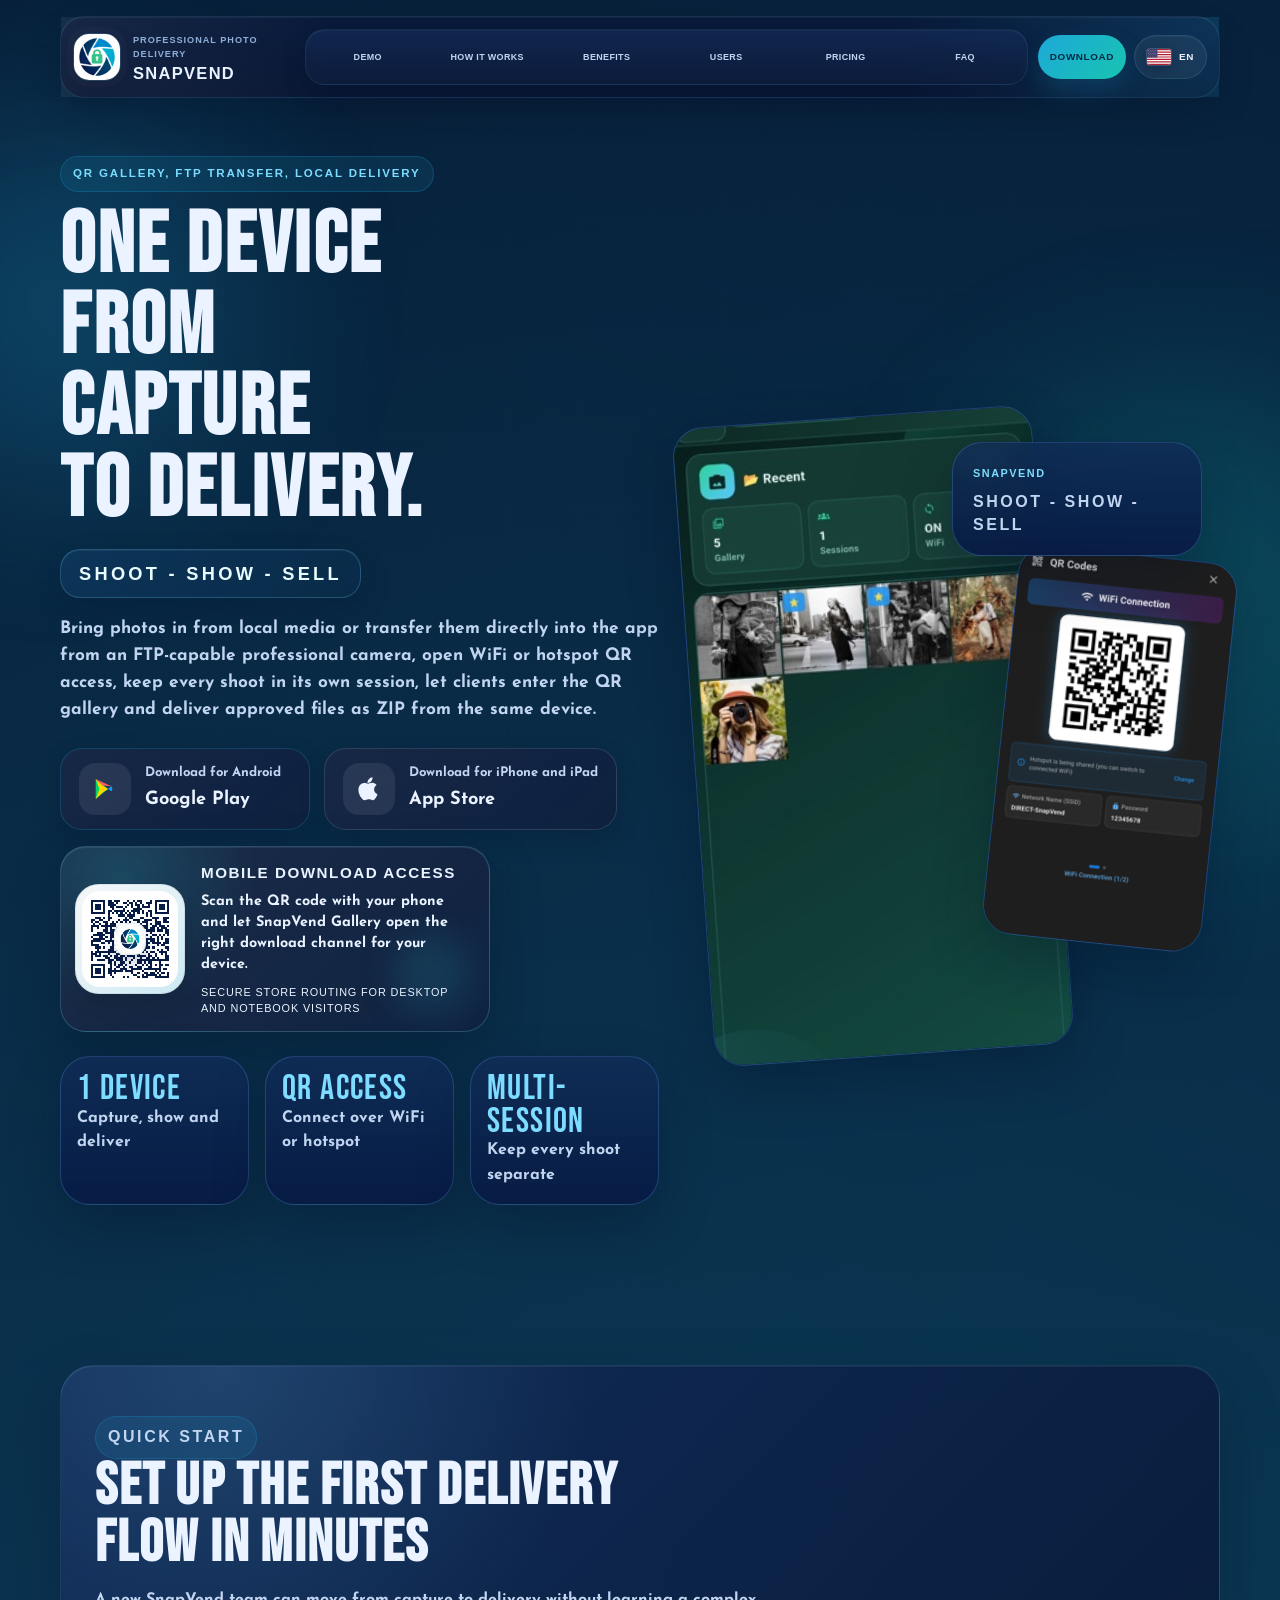
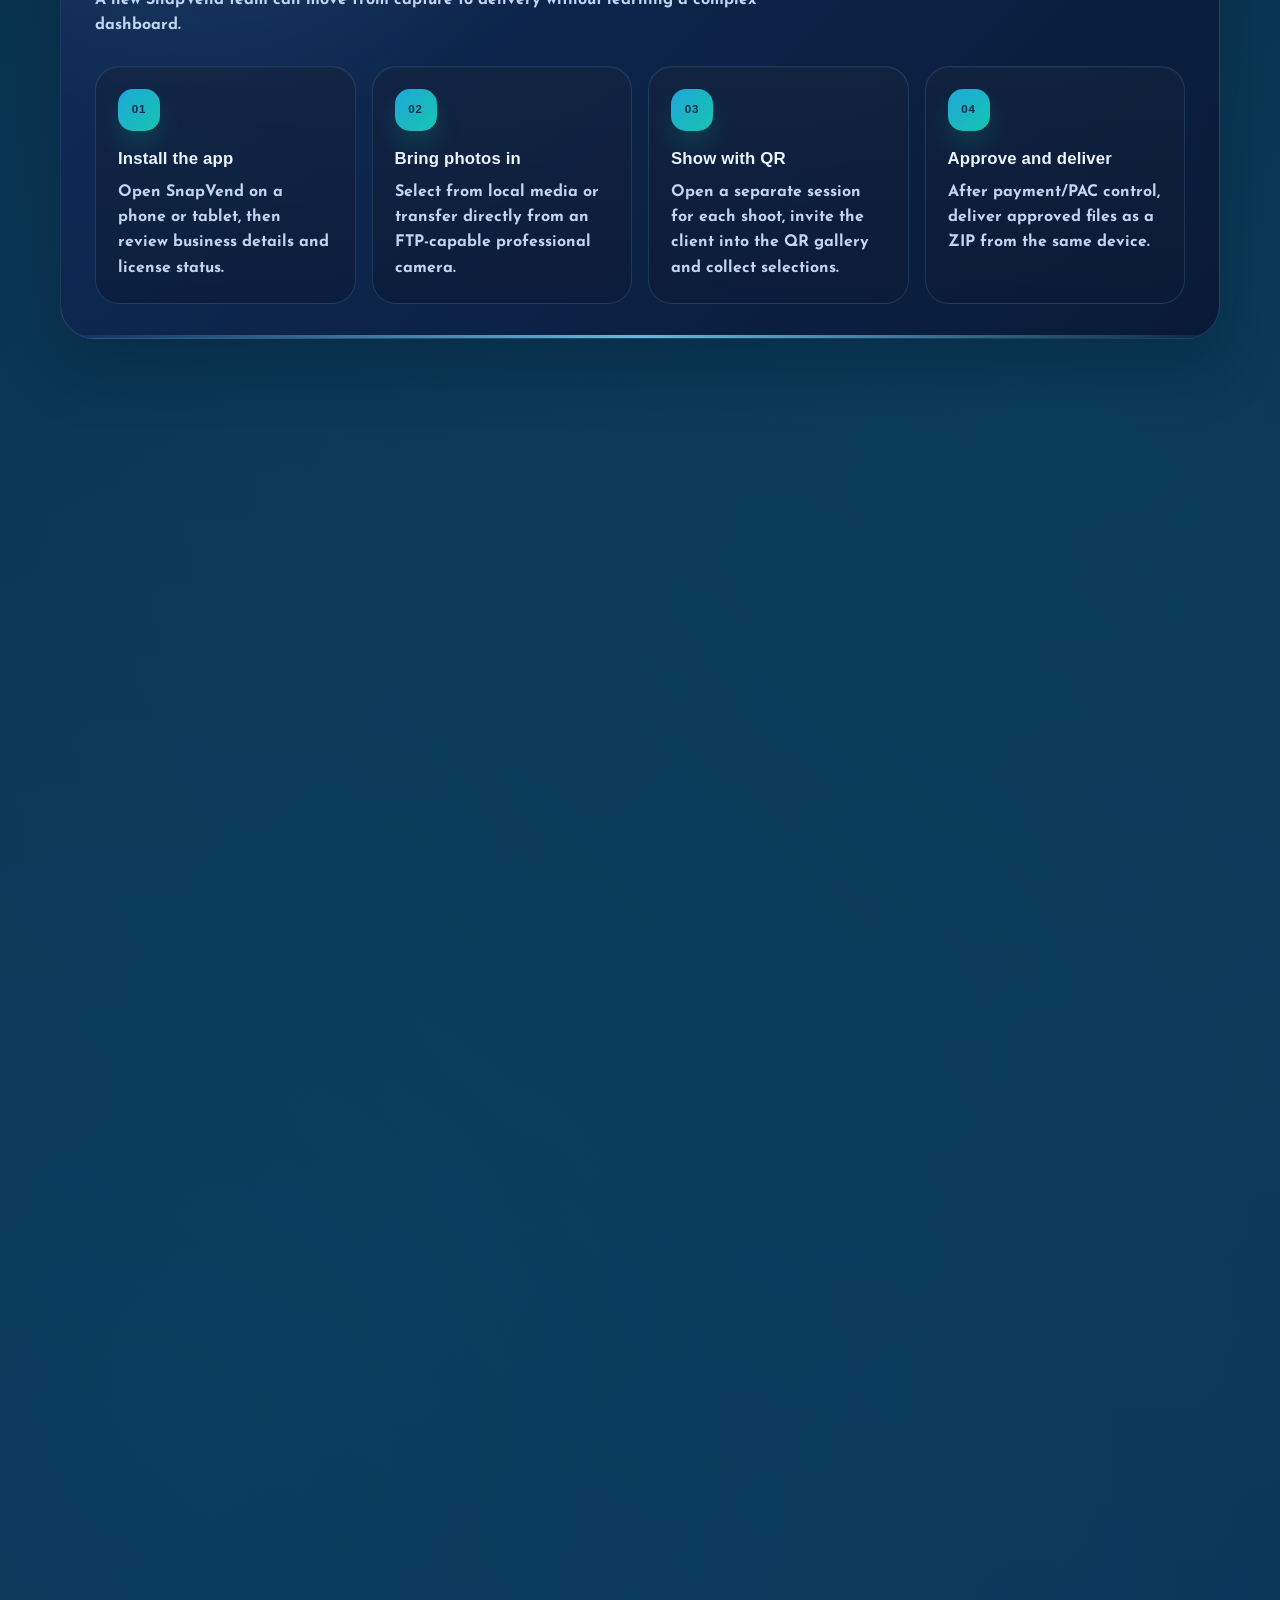
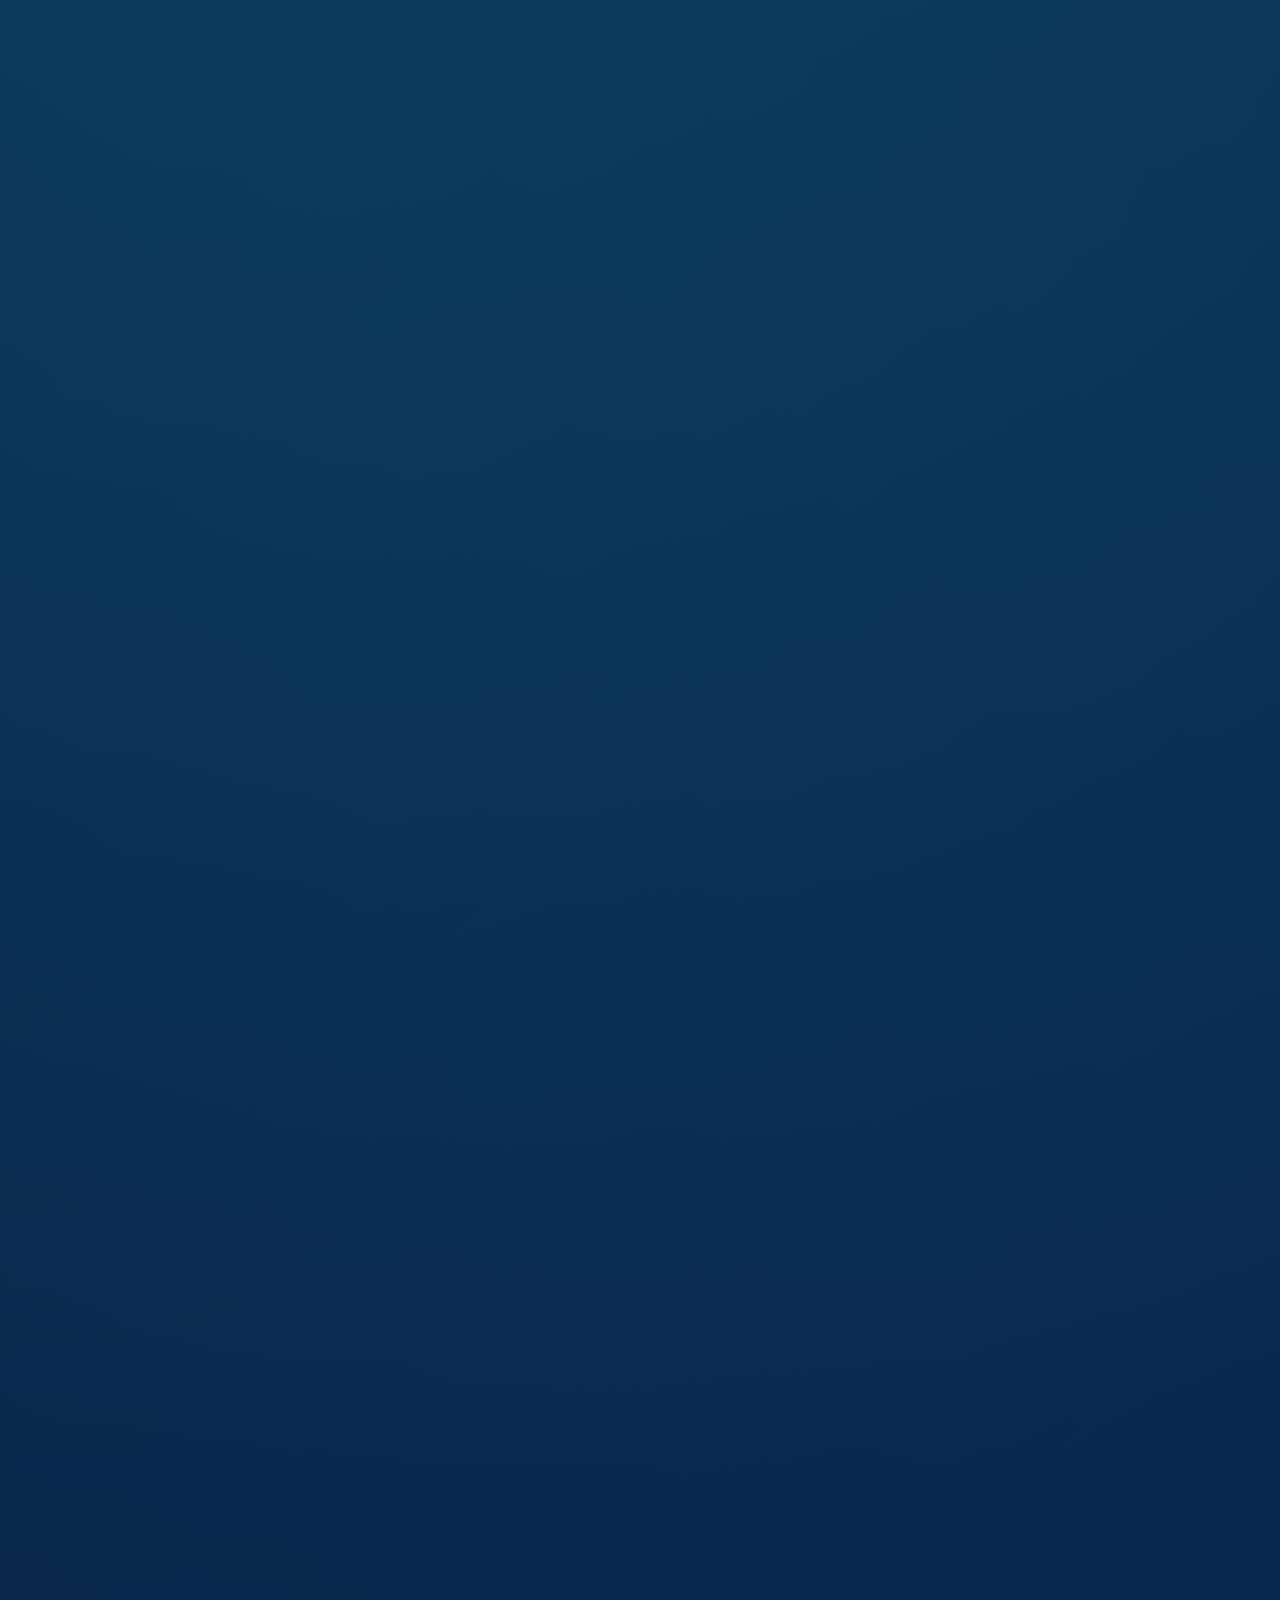
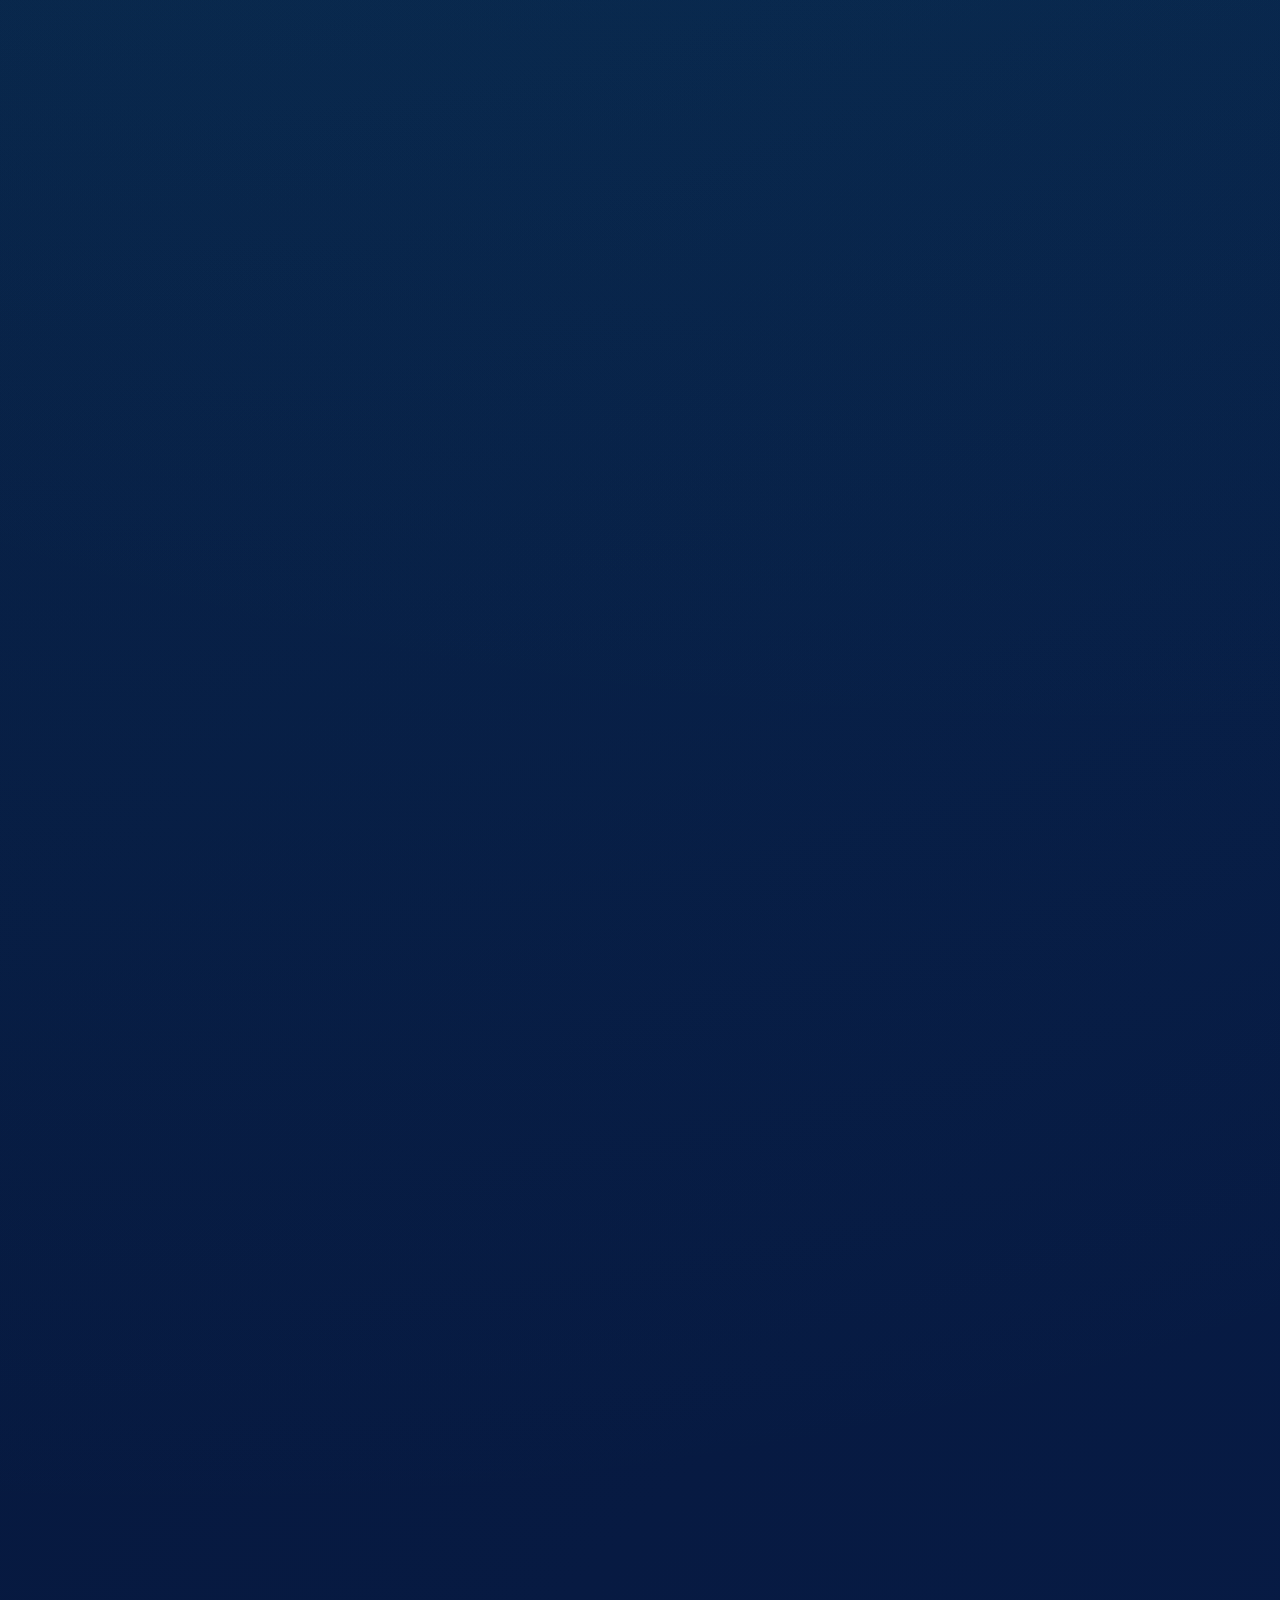
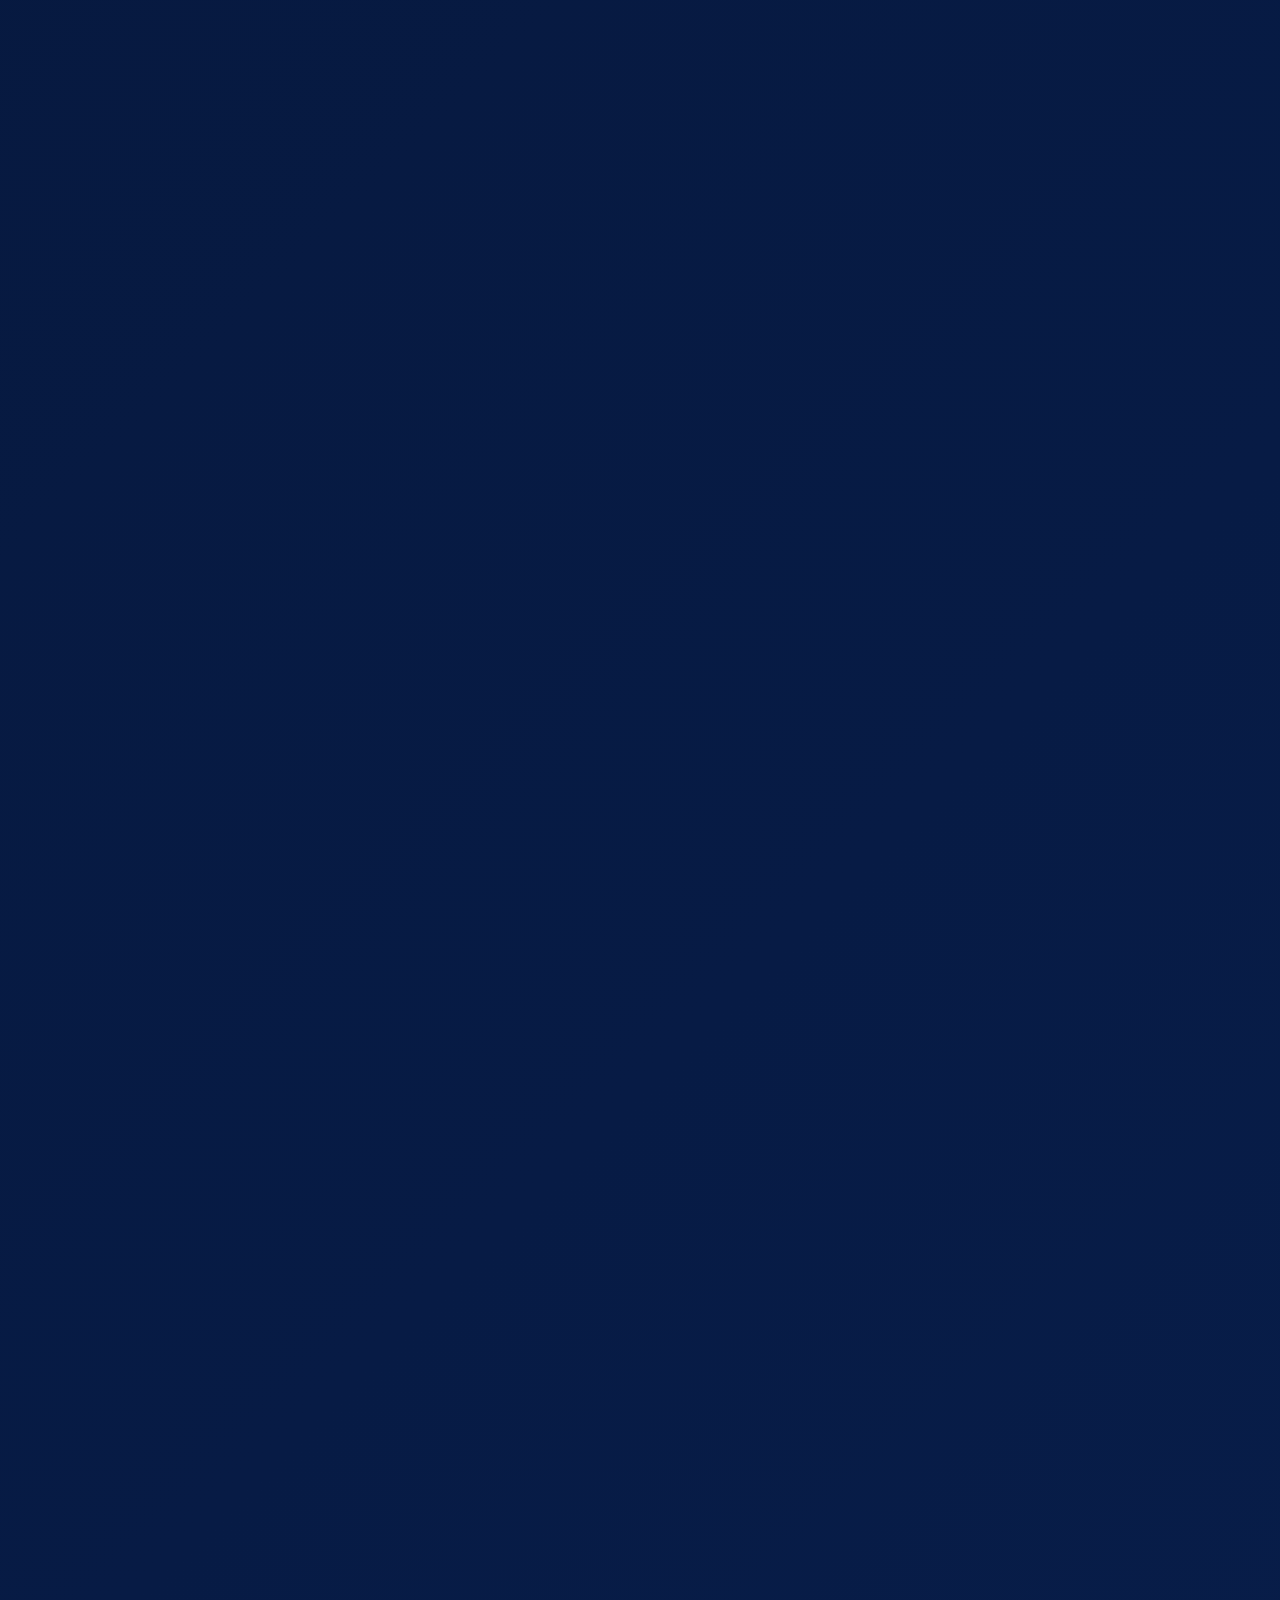
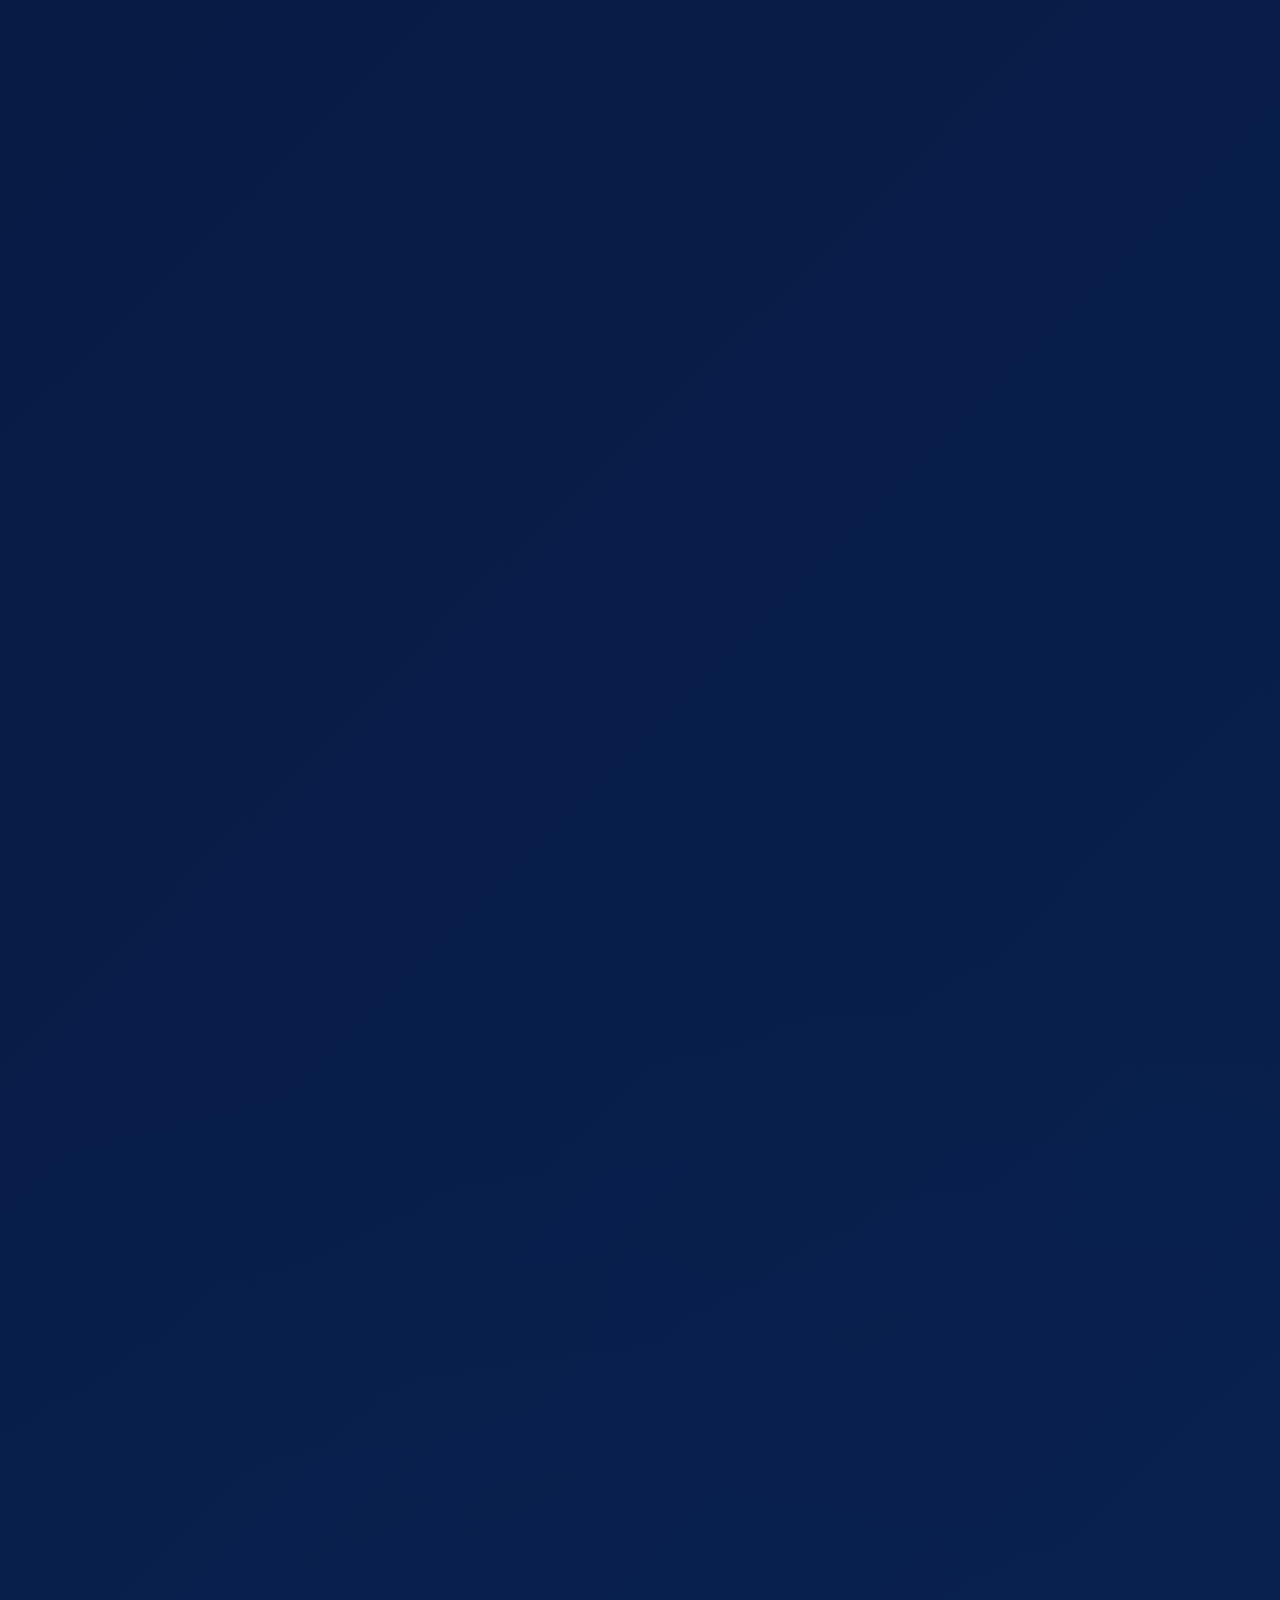
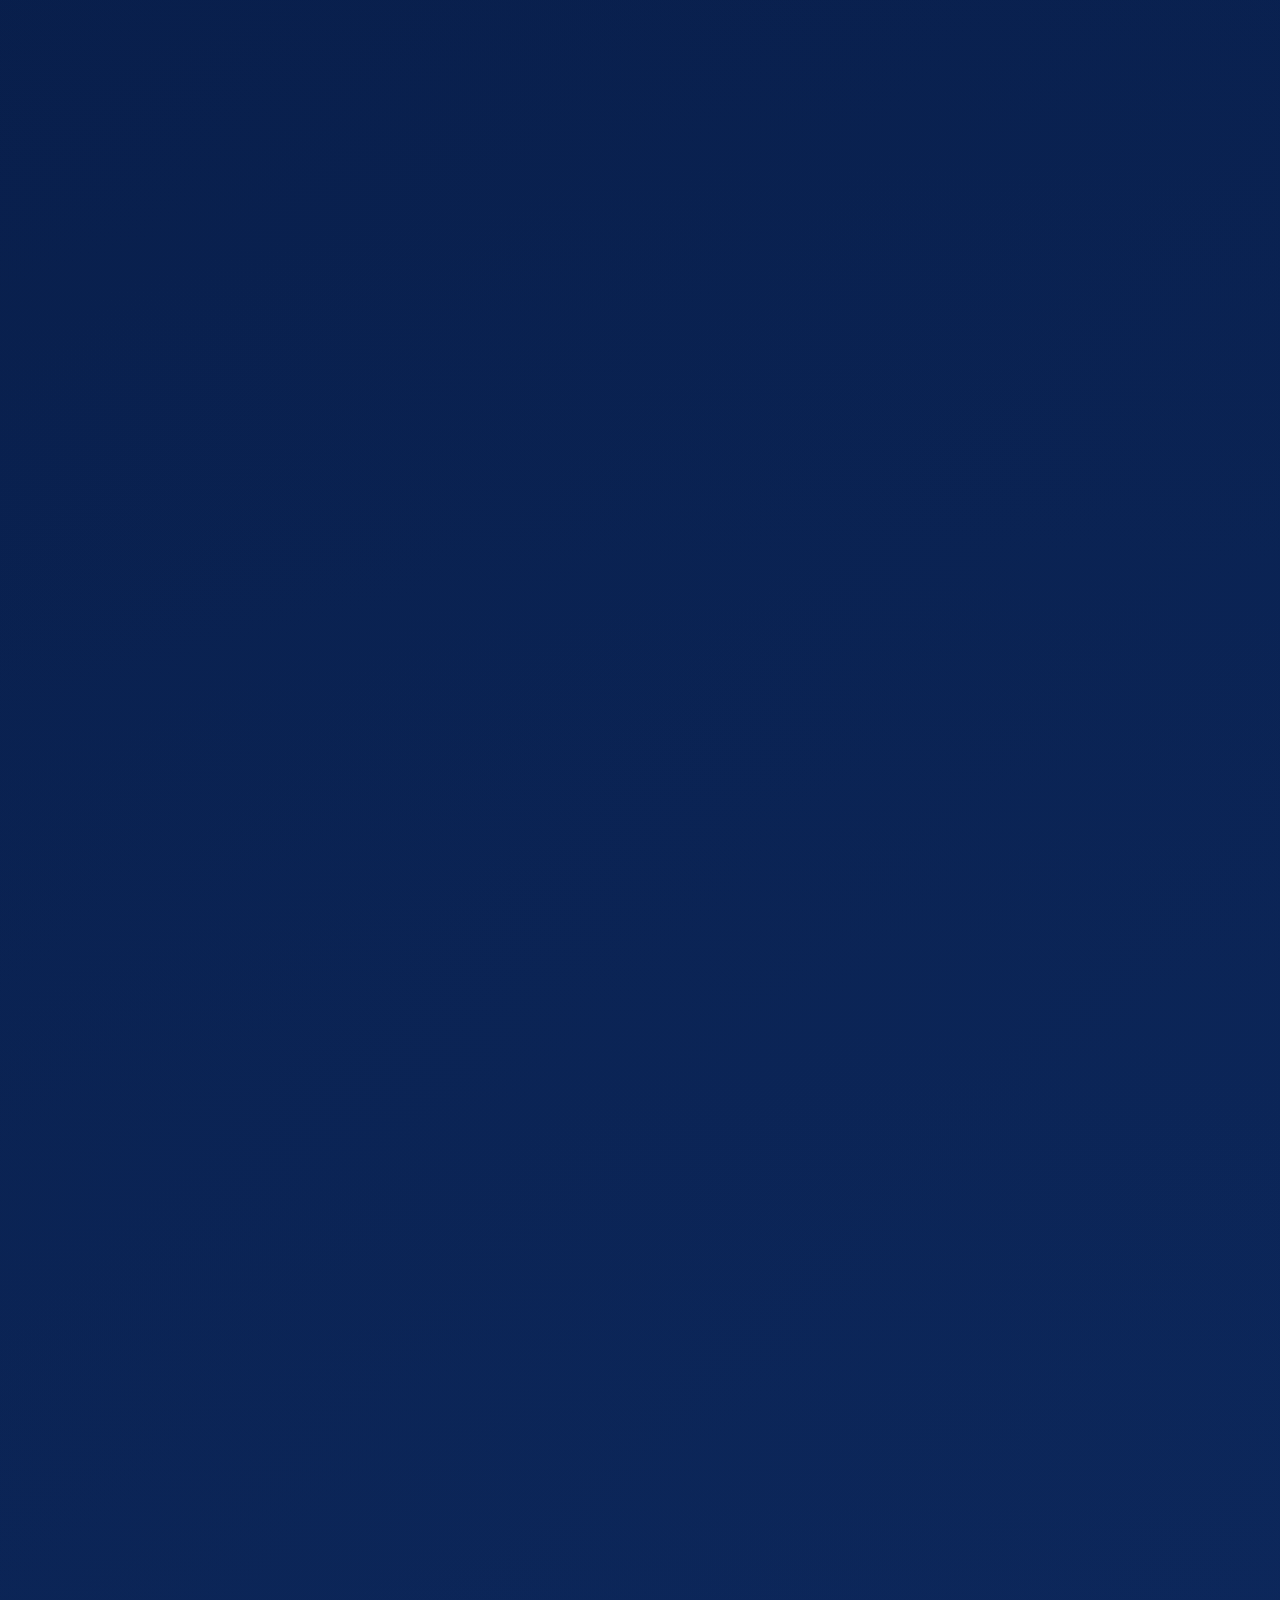
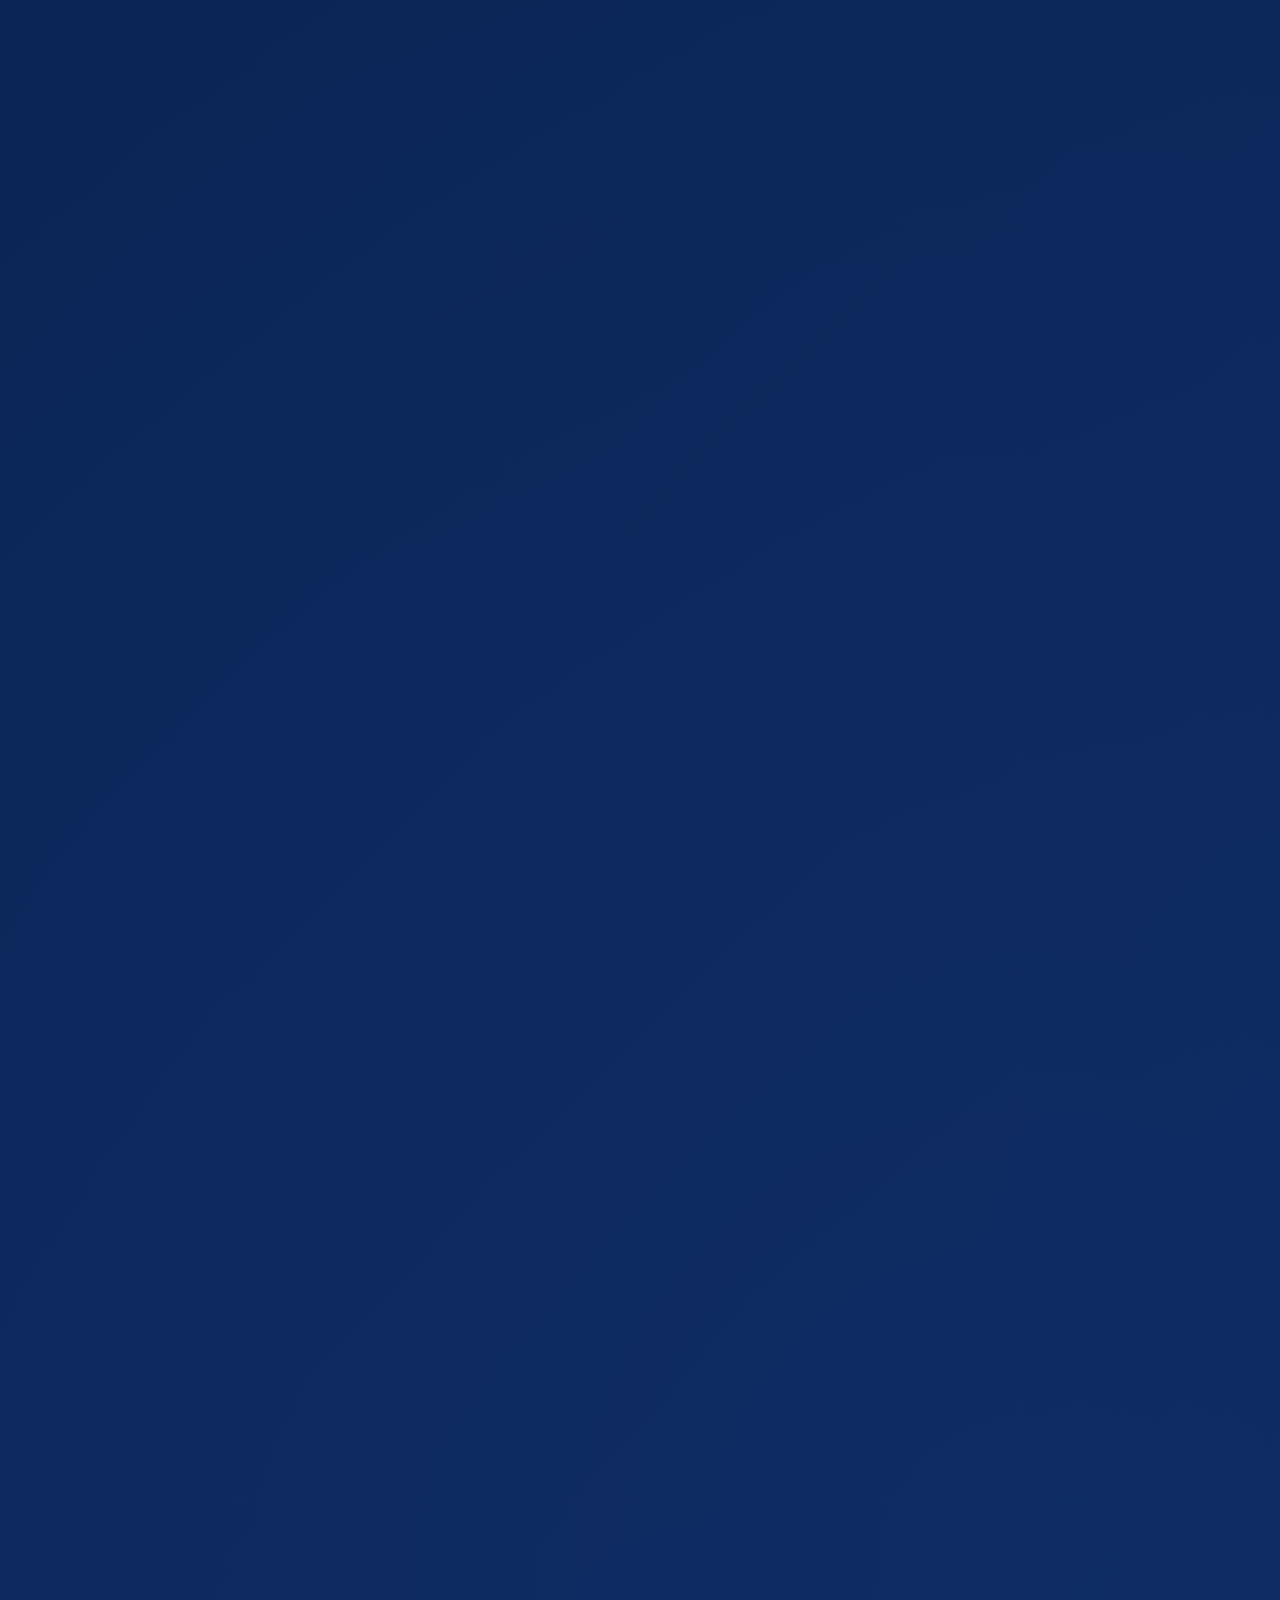
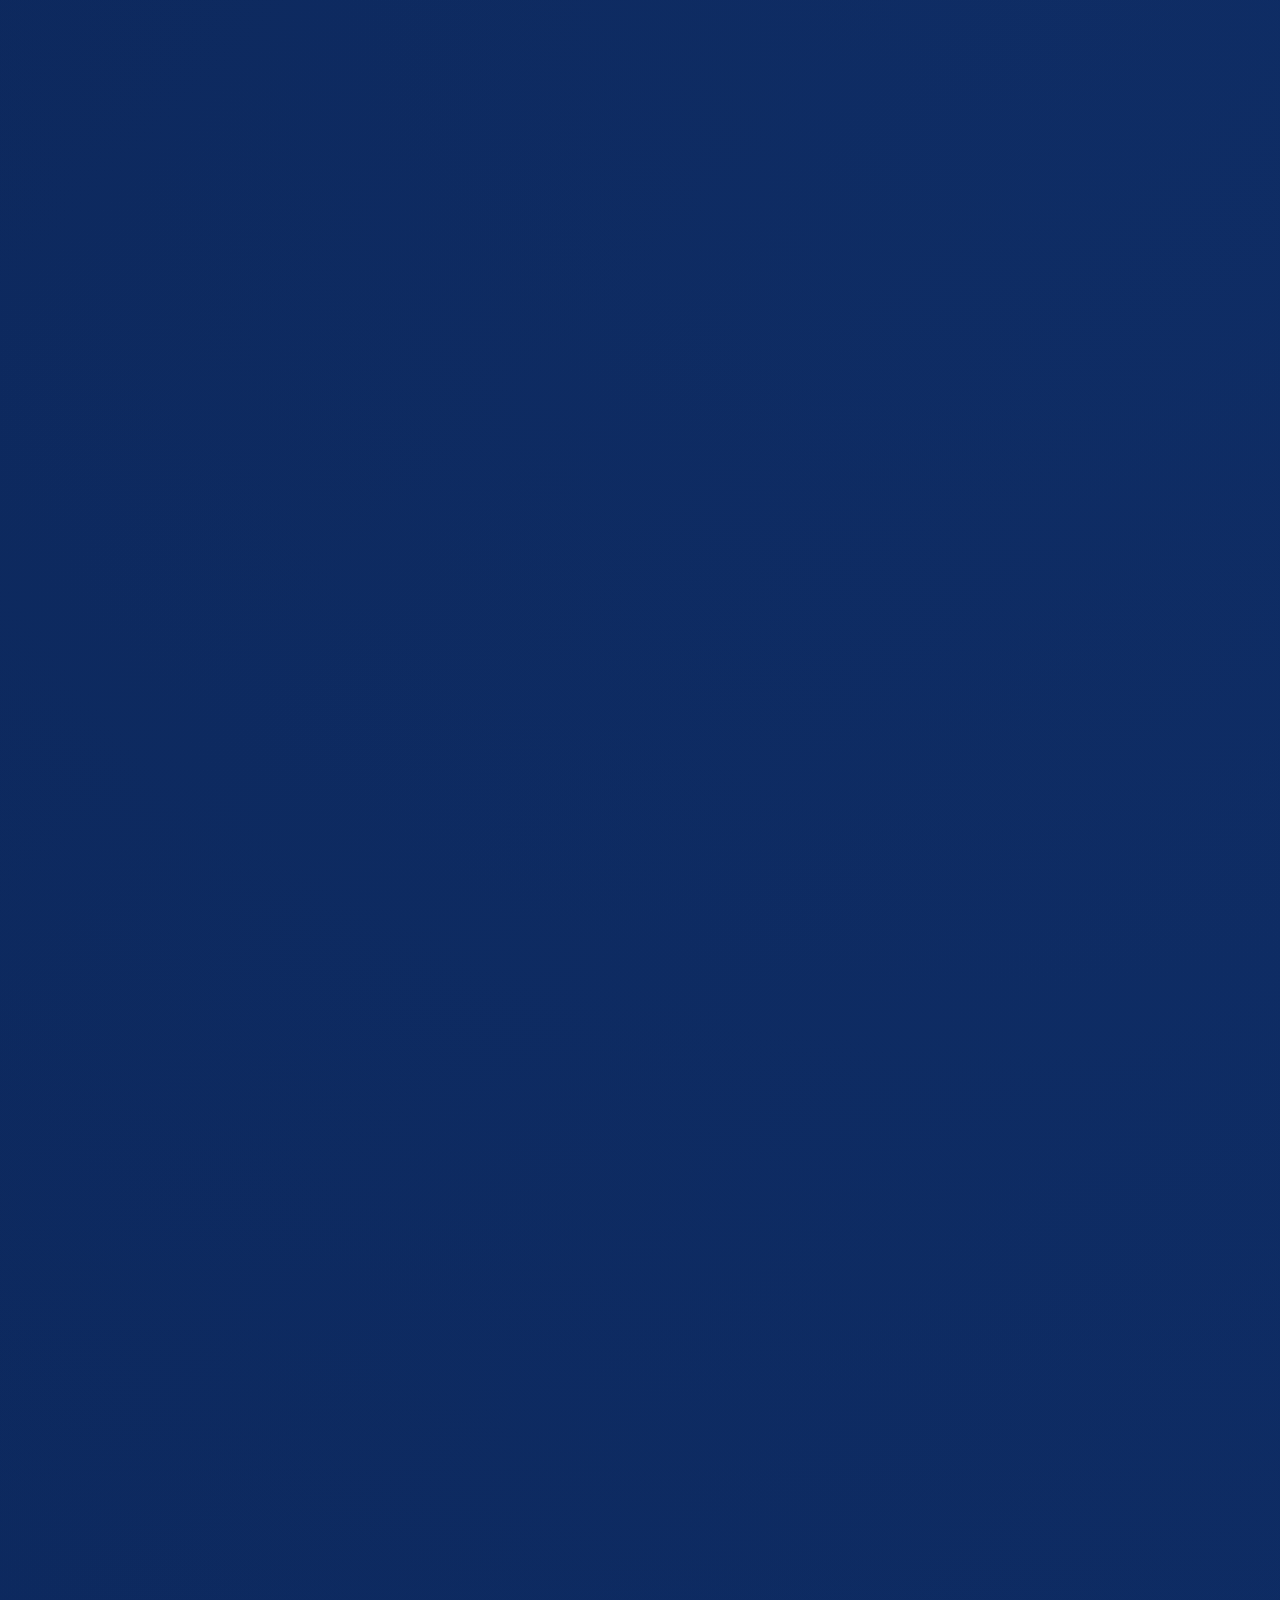
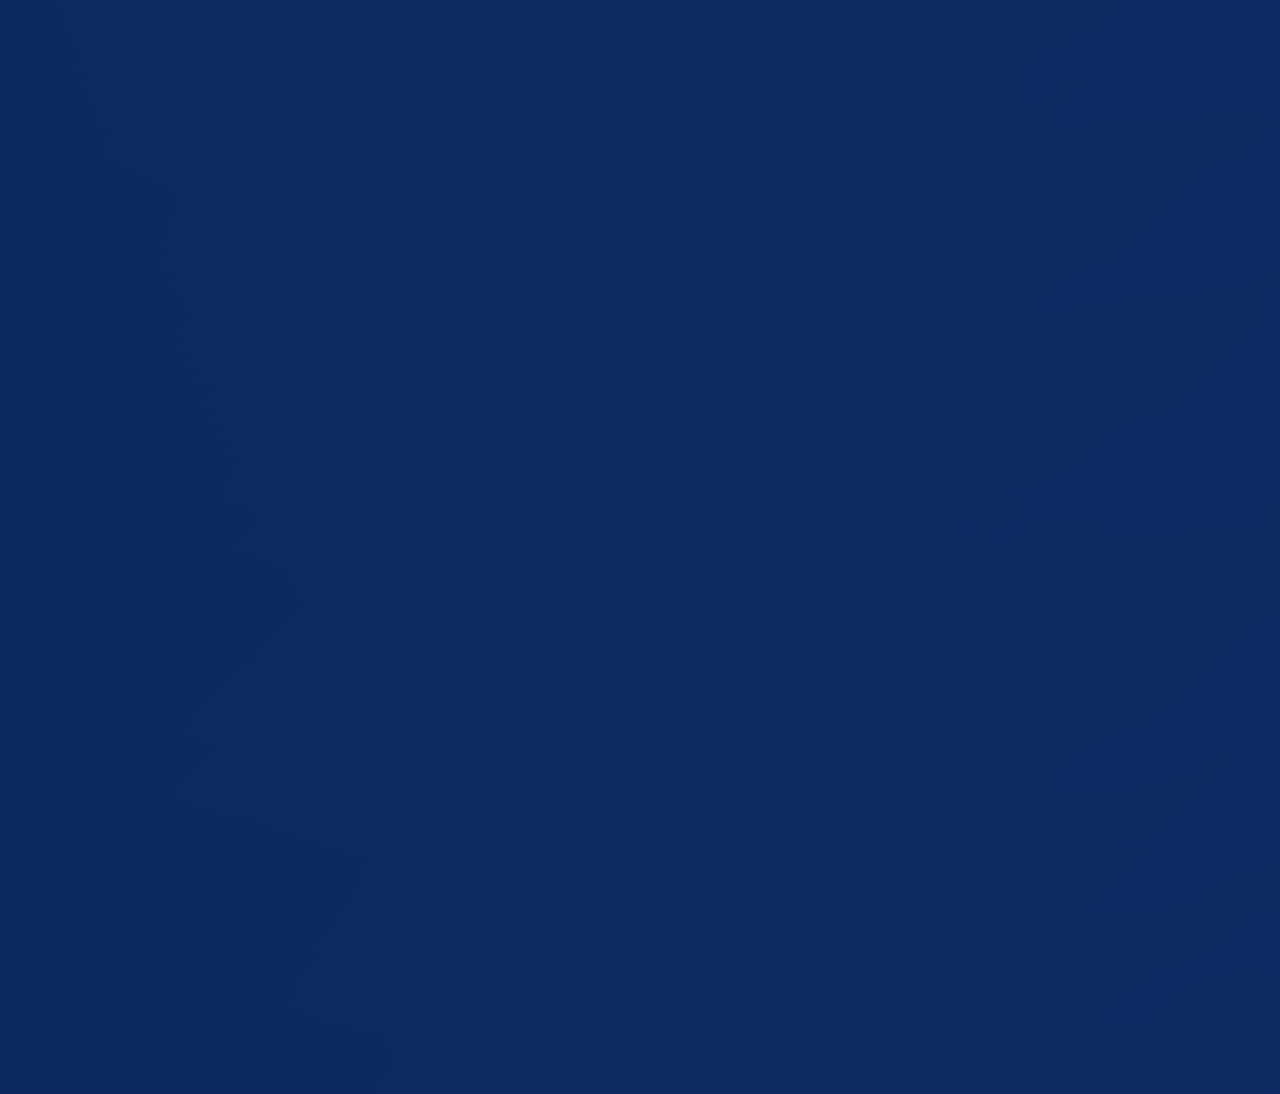
==== commit 3f0e0b27: "Add live presentation marketing section" ====
--- a/index.html
+++ b/index.html
@@ -5,7 +5,7 @@
     <meta name="viewport" content="width=device-width, initial-scale=1">
     <title>SnapVend Gallery | Fotoğrafçılar İçin QR Galeri ve Yerel Teslim</title>
     <meta name="description" content="SnapVend Gallery, fotoğrafçıların QR galeri paylaşımı, FTP kamera aktarımı, müşteri seçimi ve ZIP teslim akışını tek telefon veya tablette yönetmesine yardımcı olur.">
-    <meta name="keywords" content="SnapVend Gallery, SnapVend, snapvendgallery.com, SnapVend Gallery uygulaması, fotoğrafçılar için QR galeri uygulaması, fotoğraf teslim uygulaması, Çek - Göster - Sat, QR galeri, FTP aktarım, yerel teslim, QR, oturum ve teslim tek akışta, Klasik galeri paylaşımından daha kontrollü saha akışı, Profesyonel saha ekipleri için tasarlandı, SnapVend&#x27;in öne çıktığı saha akışları, İstek, talep ve iş birliği mesajlarını doğrudan bize gönderin, Çok dilli müşteri deneyimi ile daha anlaşılır akış, İlk teslim akışını dakikalar içinde kurun, Fotoğrafları profesyonel kameradan al, WiFi / erişim noktası QR bağlantısını başlat, Oturum galerisini QR ile aç, Yerel ödeme ve PAC onayı, ZIP teslim ve satış raporu, Müşteriye uygulama indirtmez, Oturum bazlı düzen kurar, Satış ve teslim tek cihazda kalır, Canlı çekim için operasyonel kontrol, Lisans ve cihaz kuralları net görünür, Düğün ve etkinlik fotoğrafçıları, Stüdyo ve portre çekimleri, Okul, spor ve kurumsal işler, Sokak, turistik alan ve mobil portre çekimleri, Mobil teslim ekipleri, Web sitesi ve ilk yönlendirme, Galeri ve müşteri seçimi, Onay ve teslim akışı, Uygulamayı kur, Fotoğrafları alın, QR ile müşteriye göster, Onayla ve teslim et, Düğün ve davet seçimi, Düğün baskı listesi, Stüdyo seçim masası, Okul ve spor oturumları, Sokak ve turistik alan portre satışı, Kurumsal etkinlik standı, Düğün baskı ve teslim ekipleri, Hızlı teslim ekipleri, Markalı deneyim arayan stüdyolar, Yerel ağ ile çalışan operasyonlar, Çoklu oturum yöneten ekipler, Sınırsız günlük teslim, Sınırsız canlı sunum ve baskı sipariş listesi, 1 telefon + 1 tablet aktivasyonu, Özel işletme adı, logo ve ZIP dosya adı, Satın alma geri yükleme ve abonelik yönetimi, Aylık Premium’daki tüm lisans hakları, 12 aylık kullanımda daha avantajlı toplam maliyet, Doğrulanmış lisansla 14 gün offline erişim penceresi, Yoğun düğün ve saha ekipleri için sürdürülebilir kullanım, Marka ve teslim akışı üzerinde tam kontrol, QR erişim, oturum, ödeme ve teslim tek akışta ilerler., Düğün, etkinlik, stüdyo ve mobil portre satışına uyum sağlar., Yerel ağ mantığı sayesinde hızlı, kontrollü ve internete daha az bağımlı çalışır., Genel Bilgi, Demo Talebi, Fiyatlandırma, İş Ortaklığı, Özel Talep">
+    <meta name="keywords" content="SnapVend Gallery, SnapVend, snapvendgallery.com, SnapVend Gallery uygulaması, fotoğrafçılar için QR galeri uygulaması, fotoğraf teslim uygulaması, Çek - Göster - Sat, QR galeri, FTP aktarım, yerel teslim, QR, oturum ve teslim tek akışta, Klasik galeri paylaşımından daha kontrollü saha akışı, Profesyonel saha ekipleri için tasarlandı, SnapVend&#x27;in öne çıktığı saha akışları, İstek, talep ve iş birliği mesajlarını doğrudan bize gönderin, Çok dilli müşteri deneyimi ile daha anlaşılır akış, İlk teslim akışını dakikalar içinde kurun, Çekilen fotoğraf büyük ekrana düşer, satış akışı QR ile başlar, Canlı akış mantığı, Fotoğrafları profesyonel kameradan al, WiFi / erişim noktası QR bağlantısını başlat, Oturum galerisini QR ile aç, Yerel ödeme ve PAC onayı, ZIP teslim ve satış raporu, Müşteriye uygulama indirtmez, Oturum bazlı düzen kurar, Satış ve teslim tek cihazda kalır, Canlı çekim için operasyonel kontrol, Lisans ve cihaz kuralları net görünür, Etkinlik ve organizasyon ekranı, Düğünlerde baskı talebi, TV, tablet ve notebook uyumu, Kamera çeker, FTP ile uygulamaya gönderir., Yeni kareler canlı sunum ekranında anlık çoğalır., Müşteri QR kodu okutup fotoğrafını seçer., Satın alınan veya baskıya gönderilen fotoğraf canlı ekrandan düşer., Düğün ve etkinlik fotoğrafçıları, Stüdyo ve portre çekimleri, Okul, spor ve kurumsal işler, Sokak, turistik alan ve mobil portre çekimleri, Mobil teslim ekipleri, Web sitesi ve ilk yönlendirme, Galeri ve müşteri seçimi, Onay ve teslim akışı, Uygulamayı kur, Fotoğrafları alın, QR ile müşteriye göster, Onayla ve teslim et, Düğün ve davet seçimi, Düğün baskı listesi, Stüdyo seçim masası, Okul ve spor oturumları, Sokak ve turistik alan portre satışı, Kurumsal etkinlik standı, Düğün baskı ve teslim ekipleri, Hızlı teslim ekipleri, Markalı deneyim arayan stüdyolar, Yerel ağ ile çalışan operasyonlar, Çoklu oturum yöneten ekipler, Sınırsız günlük teslim, Sınırsız canlı sunum ve baskı sipariş listesi, 1 telefon + 1 tablet aktivasyonu, Özel işletme adı, logo ve ZIP dosya adı, Satın alma geri yükleme ve abonelik yönetimi, Aylık Premium’daki tüm lisans hakları, 12 aylık kullanımda daha avantajlı toplam maliyet, Doğrulanmış lisansla 14 gün offline erişim penceresi, Yoğun düğün ve saha ekipleri için sürdürülebilir kullanım, Marka ve teslim akışı üzerinde tam kontrol, QR erişim, oturum, ödeme ve teslim tek akışta ilerler., Düğün, etkinlik, stüdyo ve mobil portre satışına uyum sağlar., Yerel ağ mantığı sayesinde hızlı, kontrollü ve internete daha az bağımlı çalışır., Genel Bilgi, Demo Talebi, Fiyatlandırma, İş Ortaklığı, Özel Talep">
     <meta name="robots" content="index,follow,max-image-preview:large,max-snippet:-1,max-video-preview:-1">
     <meta name="theme-color" content="#071b45">
     <meta http-equiv="content-language" content="tr">
@@ -72,10 +72,10 @@
     <link rel="manifest" href="./manifest.webmanifest">
     <link rel="preload" href="./assets/fonts/BebasNeue-Regular.ttf" as="font" type="font/ttf" crossorigin>
     <link rel="preload" href="./assets/fonts/JosefinSans-Bold.ttf" as="font" type="font/ttf" crossorigin>
-    <link rel="stylesheet" href="./styles.css?v=20260509153624">
-    <script type="application/ld+json">{"@context":"https://schema.org","@graph":[{"@type":"Organization","@id":"https://snapvendgallery.com/#organization","name":"SnapVend Gallery","alternateName":["SnapVend","SnapVend QR Gallery","SnapVend Photo Delivery"],"description":"SnapVend Gallery, fotoğrafçıların QR galeri paylaşımı, FTP kamera aktarımı, müşteri seçimi ve ZIP teslim akışını tek telefon veya tablette yönetmesine yardımcı olur.","disambiguatingDescription":"SnapVend Gallery, snapvendgallery.com üzerinde yayınlanan fotoğrafçılar için QR galeri ve yerel fotoğraf teslim uygulamasıdır.","slogan":"Çek - Göster - Sat","url":"https://snapvendgallery.com/","logo":{"@type":"ImageObject","url":"https://snapvendgallery.com/assets/branding/snapvend_logo_square.png"},"image":"https://snapvendgallery.com/assets/branding/snapvend_logo_square.png","sameAs":["https://snapvendgallery.com/","https://play.google.com/store/apps/details?id=com.snapvend.gallery","https://apps.apple.com/us/app/snapvend-gallery/id6764613281"],"contactPoint":[{"@id":"https://snapvendgallery.com/#sales-contact"}]},{"@type":"ContactPoint","@id":"https://snapvendgallery.com/#sales-contact","contactType":"sales","email":"snapvendinfo@gmail.com","url":"mailto:snapvendinfo@gmail.com","availableLanguage":["Türkçe","İngilizce","İspanyolca","Fransızca","Almanca","İtalyanca","Portekizce","Rusça","Arapça","Hintçe","Japonca","Çince"]},{"@type":"WebSite","@id":"https://snapvendgallery.com/#website","url":"https://snapvendgallery.com/","name":"SnapVend Gallery","alternateName":"SnapVend","inLanguage":"tr","publisher":{"@id":"https://snapvendgallery.com/#organization"}},{"@type":"WebPage","@id":"https://snapvendgallery.com/#webpage","url":"https://snapvendgallery.com/","name":"SnapVend Gallery | Fotoğrafçılar İçin QR Galeri ve Yerel Teslim","description":"SnapVend Gallery, fotoğrafçıların QR galeri paylaşımı, FTP kamera aktarımı, müşteri seçimi ve ZIP teslim akışını tek telefon veya tablette yönetmesine yardımcı olur.","inLanguage":"tr","isPartOf":{"@id":"https://snapvendgallery.com/#website"},"about":{"@id":"https://snapvendgallery.com/#app"},"mainEntity":{"@id":"https://snapvendgallery.com/#app"},"primaryImageOfPage":{"@type":"ImageObject","url":"https://snapvendgallery.com/assets/branding/snapvend_logo_square.png"},"keywords":"SnapVend Gallery, SnapVend, snapvendgallery.com, SnapVend Gallery uygulaması, fotoğrafçılar için QR galeri uygulaması, fotoğraf teslim uygulaması, Çek - Göster - Sat, QR galeri, FTP aktarım, yerel teslim, QR, oturum ve teslim tek akışta, Klasik galeri paylaşımından daha kontrollü saha akışı, Profesyonel saha ekipleri için tasarlandı, SnapVend'in öne çıktığı saha akışları, İstek, talep ve iş birliği mesajlarını doğrudan bize gönderin, Çok dilli müşteri deneyimi ile daha anlaşılır akış, İlk teslim akışını dakikalar içinde kurun, Fotoğrafları profesyonel kameradan al, WiFi / erişim noktası QR bağlantısını başlat, Oturum galerisini QR ile aç, Yerel ödeme ve PAC onayı, ZIP teslim ve satış raporu, Müşteriye uygulama indirtmez, Oturum bazlı düzen kurar, Satış ve teslim tek cihazda kalır, Canlı çekim için operasyonel kontrol, Lisans ve cihaz kuralları net görünür, Düğün ve etkinlik fotoğrafçıları, Stüdyo ve portre çekimleri, Okul, spor ve kurumsal işler, Sokak, turistik alan ve mobil portre çekimleri, Mobil teslim ekipleri, Web sitesi ve ilk yönlendirme, Galeri ve müşteri seçimi, Onay ve teslim akışı, Uygulamayı kur, Fotoğrafları alın, QR ile müşteriye göster, Onayla ve teslim et, Düğün ve davet seçimi, Düğün baskı listesi, Stüdyo seçim masası, Okul ve spor oturumları, Sokak ve turistik alan portre satışı, Kurumsal etkinlik standı, Düğün baskı ve teslim ekipleri, Hızlı teslim ekipleri, Markalı deneyim arayan stüdyolar, Yerel ağ ile çalışan operasyonlar, Çoklu oturum yöneten ekipler, Sınırsız günlük teslim, Sınırsız canlı sunum ve baskı sipariş listesi, 1 telefon + 1 tablet aktivasyonu, Özel işletme adı, logo ve ZIP dosya adı, Satın alma geri yükleme ve abonelik yönetimi, Aylık Premium’daki tüm lisans hakları, 12 aylık kullanımda daha avantajlı toplam maliyet, Doğrulanmış lisansla 14 gün offline erişim penceresi, Yoğun düğün ve saha ekipleri için sürdürülebilir kullanım, Marka ve teslim akışı üzerinde tam kontrol, QR erişim, oturum, ödeme ve teslim tek akışta ilerler., Düğün, etkinlik, stüdyo ve mobil portre satışına uyum sağlar., Yerel ağ mantığı sayesinde hızlı, kontrollü ve internete daha az bağımlı çalışır., Genel Bilgi, Demo Talebi, Fiyatlandırma, İş Ortaklığı, Özel Talep","hasPart":[{"@id":"https://snapvendgallery.com/#audience"},{"@id":"https://snapvendgallery.com/#language-support-benefits"},{"@id":"https://snapvendgallery.com/#why-snapvend"},{"@id":"https://snapvendgallery.com/#quick-start"},{"@id":"https://snapvendgallery.com/#use-cases"},{"@id":"https://snapvendgallery.com/#reference-profiles"},{"@id":"https://snapvendgallery.com/#faq"},{"@id":"https://snapvendgallery.com/#contact-page"},{"@id":"https://snapvendgallery.com/#contact-topics"},{"@id":"https://snapvendgallery.com/#why-snapvend-points"},{"@id":"https://snapvendgallery.com/#supported-languages"}]},{"@type":"SoftwareApplication","@id":"https://snapvendgallery.com/#app","name":"SnapVend Gallery","alternateName":["SnapVend","SnapVend QR Gallery","SnapVend Photographer Gallery"],"description":"SnapVend Gallery, fotoğrafçıların QR galeri paylaşımı, FTP kamera aktarımı, müşteri seçimi ve ZIP teslim akışını tek telefon veya tablette yönetmesine yardımcı olur.","disambiguatingDescription":"SnapVend Gallery, fotoğrafçılar için mobil QR galeri, FTP kamera aktarımı ve yerel ZIP teslim uygulamasıdır.","applicationCategory":"BusinessApplication","applicationSubCategory":"Fotoğraf akışı, baskı yönetimi ve teslim","applicationSuite":"SnapVend Gallery","identifier":"com.snapvend.gallery","operatingSystem":"ANDROID, IOS","inLanguage":"tr","availableLanguage":["Türkçe","İngilizce","İspanyolca","Fransızca","Almanca","İtalyanca","Portekizce","Rusça","Arapça","Hintçe","Japonca","Çince"],"url":"https://snapvendgallery.com/","mainEntityOfPage":"https://snapvendgallery.com/","image":"https://snapvendgallery.com/assets/branding/snapvend_logo_square.png","screenshot":["https://snapvendgallery.com/assets/marketing/google_play/web/01_gallery_dashboard_hero.jpg","https://snapvendgallery.com/assets/marketing/google_play/web/02_session_qr_access_hero.png","https://snapvendgallery.com/assets/marketing/google_play/web/05_ftp_server_settings_web.png","https://snapvendgallery.com/assets/marketing/google_play/web/01_gallery_dashboard_web.png","https://snapvendgallery.com/assets/marketing/google_play/web/03_browser_gallery_selection_web.png","https://snapvendgallery.com/assets/marketing/google_play/web/06_customer_gallery_selection_tr_web.png","https://snapvendgallery.com/assets/marketing/google_play/web/04_payment_approval_flow_web.png","https://snapvendgallery.com/assets/marketing/google_play/web/07_reports_dashboard_web.png"],"keywords":"SnapVend Gallery, SnapVend, snapvendgallery.com, SnapVend Gallery uygulaması, fotoğrafçılar için QR galeri uygulaması, fotoğraf teslim uygulaması, Çek - Göster - Sat, QR galeri, FTP aktarım, yerel teslim, QR, oturum ve teslim tek akışta, Klasik galeri paylaşımından daha kontrollü saha akışı, Profesyonel saha ekipleri için tasarlandı, SnapVend'in öne çıktığı saha akışları, İstek, talep ve iş birliği mesajlarını doğrudan bize gönderin, Çok dilli müşteri deneyimi ile daha anlaşılır akış, İlk teslim akışını dakikalar içinde kurun, Fotoğrafları profesyonel kameradan al, WiFi / erişim noktası QR bağlantısını başlat, Oturum galerisini QR ile aç, Yerel ödeme ve PAC onayı, ZIP teslim ve satış raporu, Müşteriye uygulama indirtmez, Oturum bazlı düzen kurar, Satış ve teslim tek cihazda kalır, Canlı çekim için operasyonel kontrol, Lisans ve cihaz kuralları net görünür, Düğün ve etkinlik fotoğrafçıları, Stüdyo ve portre çekimleri, Okul, spor ve kurumsal işler, Sokak, turistik alan ve mobil portre çekimleri, Mobil teslim ekipleri, Web sitesi ve ilk yönlendirme, Galeri ve müşteri seçimi, Onay ve teslim akışı, Uygulamayı kur, Fotoğrafları alın, QR ile müşteriye göster, Onayla ve teslim et, Düğün ve davet seçimi, Düğün baskı listesi, Stüdyo seçim masası, Okul ve spor oturumları, Sokak ve turistik alan portre satışı, Kurumsal etkinlik standı, Düğün baskı ve teslim ekipleri, Hızlı teslim ekipleri, Markalı deneyim arayan stüdyolar, Yerel ağ ile çalışan operasyonlar, Çoklu oturum yöneten ekipler, Sınırsız günlük teslim, Sınırsız canlı sunum ve baskı sipariş listesi, 1 telefon + 1 tablet aktivasyonu, Özel işletme adı, logo ve ZIP dosya adı, Satın alma geri yükleme ve abonelik yönetimi, Aylık Premium’daki tüm lisans hakları, 12 aylık kullanımda daha avantajlı toplam maliyet, Doğrulanmış lisansla 14 gün offline erişim penceresi, Yoğun düğün ve saha ekipleri için sürdürülebilir kullanım, Marka ve teslim akışı üzerinde tam kontrol, QR erişim, oturum, ödeme ve teslim tek akışta ilerler., Düğün, etkinlik, stüdyo ve mobil portre satışına uyum sağlar., Yerel ağ mantığı sayesinde hızlı, kontrollü ve internete daha az bağımlı çalışır., Genel Bilgi, Demo Talebi, Fiyatlandırma, İş Ortaklığı, Özel Talep","brand":{"@type":"Brand","name":"SnapVend Gallery","alternateName":"SnapVend"},"publisher":{"@id":"https://snapvendgallery.com/#organization"},"isAccessibleForFree":true,"featureList":["Fotoğrafları profesyonel kameradan al","WiFi / erişim noktası QR bağlantısını başlat","Oturum galerisini QR ile aç","Yerel ödeme ve PAC onayı","ZIP teslim ve satış raporu","Müşteriye uygulama indirtmez","Oturum bazlı düzen kurar","Satış ve teslim tek cihazda kalır","Canlı çekim için operasyonel kontrol","Lisans ve cihaz kuralları net görünür","Uygulamayı kur","Fotoğrafları alın","QR ile müşteriye göster","Onayla ve teslim et","Sınırsız günlük teslim","Sınırsız canlı sunum ve baskı sipariş listesi","1 telefon + 1 tablet aktivasyonu","Özel işletme adı, logo ve ZIP dosya adı","Satın alma geri yükleme ve abonelik yönetimi","Aylık Premium’daki tüm lisans hakları","12 aylık kullanımda daha avantajlı toplam maliyet","Doğrulanmış lisansla 14 gün offline erişim penceresi","Yoğun düğün ve saha ekipleri için sürdürülebilir kullanım","Marka ve teslim akışı üzerinde tam kontrol","Web sitesi ve ilk yönlendirme","Galeri ve müşteri seçimi","Onay ve teslim akışı","Düğün ve davet seçimi","Düğün baskı listesi"],"additionalProperty":[{"@type":"PropertyValue","name":"Desteklenen Diller","value":"Türkçe, İngilizce, İspanyolca, Fransızca, Almanca, İtalyanca, Portekizce, Rusça, Arapça, Hintçe, Japonca, Çince"},{"@type":"PropertyValue","name":"Yerellestirilmis musteri akisi kapsami","value":"Çok dilli müşteri deneyimi ile daha anlaşılır akış"},{"@type":"PropertyValue","name":"SnapVend farkı","value":"QR erişim, oturum, ödeme ve teslim tek akışta ilerler. | Düğün, etkinlik, stüdyo ve mobil portre satışına uyum sağlar. | Yerel ağ mantığı sayesinde hızlı, kontrollü ve internete daha az bağımlı çalışır."},{"@type":"PropertyValue","name":"Premium (Aylık)","value":"Free plan günlük 10 teslim, 10 baskı siparişi ve 10 canlı sunum limitiyle temel akışı denetir. Premium lisans 1 telefon + 1 tablet için etkinleşir; teslim, canlı sunum ve baskı limitlerini kaldırır. Doğrulanmış Premium lisans 14 güne kadar offline erişim penceresini korur; satın alma geri yükleme ve abonelik yönetimi desteklenir."}],"audience":[{"@type":"Audience","audienceType":"Düğün ve etkinlik fotoğrafçıları","description":"Canlı çekimde hızlı seçim, anında teslim ve baskı listesini aynı akışta yönetmek isteyen düğün ekipleri için güçlü bir yapı sunar."},{"@type":"Audience","audienceType":"Stüdyo ve portre çekimleri","description":"Müşteriyle birlikte seçim yapıp daha düzenli ilerlemek isteyen stüdyolar."},{"@type":"Audience","audienceType":"Okul, spor ve kurumsal işler","description":"Oturumları karıştırmadan toplu çekimleri yönetmek isteyen ekipler."},{"@type":"Audience","audienceType":"Sokak, turistik alan ve mobil portre çekimleri","description":"Sahada hızlı çekim yapıp, seçilen kareleri anında göstererek tekli veya paket teslim satışı yapmak isteyen fotoğrafçılar için güçlü bir akış sunar."},{"@type":"Audience","audienceType":"Mobil teslim ekipleri","description":"İnternete bağlı kalmadan yerel ağ ve hotspot ile çalışan operasyonlar."}],"offers":[{"@type":"Offer","name":"Premium (Aylık)","description":"Sınırsız günlük teslim | Sınırsız canlı sunum ve baskı sipariş listesi | 1 telefon + 1 tablet aktivasyonu | Özel işletme adı, logo ve ZIP dosya adı | Satın alma geri yükleme ve abonelik yönetimi","price":399.99,"priceCurrency":"TRY","availability":"https://schema.org/InStock","url":"https://snapvendgallery.com/#pricing"},{"@type":"Offer","name":"Premium (Yıllık)","description":"Aylık Premium’daki tüm lisans hakları | 12 aylık kullanımda daha avantajlı toplam maliyet | Doğrulanmış lisansla 14 gün offline erişim penceresi | Yoğun düğün ve saha ekipleri için sürdürülebilir kullanım | Marka ve teslim akışı üzerinde tam kontrol","price":3999.99,"priceCurrency":"TRY","availability":"https://schema.org/InStock","url":"https://snapvendgallery.com/#pricing"}],"downloadUrl":["https://play.google.com/store/apps/details?id=com.snapvend.gallery","https://apps.apple.com/us/app/snapvend-gallery/id6764613281"],"installUrl":["https://play.google.com/store/apps/details?id=com.snapvend.gallery","https://apps.apple.com/us/app/snapvend-gallery/id6764613281"],"dateModified":"2026-05-09"},{"@type":"ItemList","@id":"https://snapvendgallery.com/#audience","url":"https://snapvendgallery.com/#audience","name":"Profesyonel saha ekipleri için tasarlandı","numberOfItems":5,"itemListElement":[{"@type":"ListItem","position":1,"item":{"@type":"Thing","name":"Düğün ve etkinlik fotoğrafçıları","description":"Canlı çekimde hızlı seçim, anında teslim ve baskı listesini aynı akışta yönetmek isteyen düğün ekipleri için güçlü bir yapı sunar."}},{"@type":"ListItem","position":2,"item":{"@type":"Thing","name":"Stüdyo ve portre çekimleri","description":"Müşteriyle birlikte seçim yapıp daha düzenli ilerlemek isteyen stüdyolar."}},{"@type":"ListItem","position":3,"item":{"@type":"Thing","name":"Okul, spor ve kurumsal işler","description":"Oturumları karıştırmadan toplu çekimleri yönetmek isteyen ekipler."}},{"@type":"ListItem","position":4,"item":{"@type":"Thing","name":"Sokak, turistik alan ve mobil portre çekimleri","description":"Sahada hızlı çekim yapıp, seçilen kareleri anında göstererek tekli veya paket teslim satışı yapmak isteyen fotoğrafçılar için güçlü bir akış sunar."}},{"@type":"ListItem","position":5,"item":{"@type":"Thing","name":"Mobil teslim ekipleri","description":"İnternete bağlı kalmadan yerel ağ ve hotspot ile çalışan operasyonlar."}}]},{"@type":"ItemList","@id":"https://snapvendgallery.com/#language-support-benefits","url":"https://snapvendgallery.com/#language-support-benefits","name":"Çok dilli müşteri deneyimi ile daha anlaşılır akış","numberOfItems":3,"itemListElement":[{"@type":"ListItem","position":1,"item":{"@type":"Thing","name":"Web sitesi ve ilk yönlendirme","description":"Ziyaretçi desteklenen dillerden biriyle geldiğinde içeriği daha rahat takip edebilir ve doğru sayfaya daha hızlı ulaşır."}},{"@type":"ListItem","position":2,"item":{"@type":"Thing","name":"Galeri ve müşteri seçimi","description":"Müşteri tarafındaki galeri deneyimi ve seçim süreci, dil bariyerini azaltacak şekilde daha anlaşılır ilerler."}},{"@type":"ListItem","position":3,"item":{"@type":"Thing","name":"Onay ve teslim akışı","description":"Ödeme, onay ve teslim adımları desteklenen dillerde daha net anlatılarak sahadaki iletişimi kolaylaştırır."}}]},{"@type":"ItemList","@id":"https://snapvendgallery.com/#why-snapvend","url":"https://snapvendgallery.com/#why-snapvend","name":"Klasik galeri paylaşımından daha kontrollü saha akışı","numberOfItems":5,"itemListElement":[{"@type":"ListItem","position":1,"item":{"@type":"Thing","name":"Müşteriye uygulama indirtmez","description":"Müşteri aynı ağda QR ile tarayıcı galerisine girer; ekstra kurulum istemeden akış daha hızlı başlar."}},{"@type":"ListItem","position":2,"item":{"@type":"Thing","name":"Oturum bazlı düzen kurar","description":"Her müşteri, çekim veya grup ayrı kalır; seçim, ödeme ve teslim kayıtları birbirine karışmaz."}},{"@type":"ListItem","position":3,"item":{"@type":"Thing","name":"Satış ve teslim tek cihazda kalır","description":"Yerel ödeme yöntemleri, PAC onayı ve ZIP teslim aynı cihaz üzerinde tamamlanır."}},{"@type":"ListItem","position":4,"item":{"@type":"Thing","name":"Canlı çekim için operasyonel kontrol","description":"FTP kamera aktarımı, baskı listesi, raporlar ve marka ayarları yoğun saha işlerinde daha temiz bir süreç sunar."}},{"@type":"ListItem","position":5,"item":{"@type":"Thing","name":"Lisans ve cihaz kuralları net görünür","description":"Free ve Premium durumu, aktif cihaz hakkı, son doğrulama zamanı ve offline erişim bilgisi uygulama içinde net görünür; ekip sahada hangi hakların açık olduğunu karıştırmaz."}}]},{"@type":"ItemList","@id":"https://snapvendgallery.com/#quick-start","url":"https://snapvendgallery.com/#quick-start","name":"İlk teslim akışını dakikalar içinde kurun","numberOfItems":4,"itemListElement":[{"@type":"ListItem","position":1,"item":{"@type":"Thing","name":"Uygulamayı kur","description":"Telefon veya tablette SnapVend'i açın, işletme bilgilerinizi ve lisans durumunuzu kontrol edin."}},{"@type":"ListItem","position":2,"item":{"@type":"Thing","name":"Fotoğrafları alın","description":"Yerel galeriden seçin ya da FTP destekli profesyonel kameradan doğrudan uygulamaya aktarın."}},{"@type":"ListItem","position":3,"item":{"@type":"Thing","name":"QR ile müşteriye göster","description":"Her çekim için ayrı oturum açın, müşteriyi QR galeriye alın ve seçimleri kontrollü şekilde toplayın."}},{"@type":"ListItem","position":4,"item":{"@type":"Thing","name":"Onayla ve teslim et","description":"Ödeme/PAC kontrolünden sonra onaylanan dosyaları aynı cihazdan ZIP olarak teslim edin."}}]},{"@type":"ItemList","@id":"https://snapvendgallery.com/#use-cases","url":"https://snapvendgallery.com/#use-cases","name":"Kullanım Senaryoları","numberOfItems":6,"itemListElement":[{"@type":"ListItem","position":1,"item":{"@type":"Thing","name":"Düğün ve davet seçimi","description":"Çekim devam ederken ya da hemen sonrasında misafire QR ile galeri açın, seçimleri toplayın ve aynı cihazdan teslim edin."}},{"@type":"ListItem","position":2,"item":{"@type":"Thing","name":"Düğün baskı listesi","description":"Çift, aile ve misafir seçimlerini toplarken baskıya gidecek kareleri ayrı bir baskı listesinde toplayın; sahadaki baskı akışı dijital teslimden kopmadan ilerlesin."}},{"@type":"ListItem","position":3,"item":{"@type":"Thing","name":"Stüdyo seçim masası","description":"Portre veya aile çekimlerinde müşteriyle yan yana durup kareleri birlikte eleyin, onaylayın ve tek ekrandan ilerleyin."}},{"@type":"ListItem","position":4,"item":{"@type":"Thing","name":"Okul ve spor oturumları","description":"Birden fazla seansı karıştırmadan sınıf, takım veya kulüp bazlı seçim ve teslim akışlarını ayrı tutun."}},{"@type":"ListItem","position":5,"item":{"@type":"Thing","name":"Sokak ve turistik alan portre satışı","description":"Sahada hızlı çekim yapın, seçilen kareleri anında gösterin ve tekli ya da paket satış akışını aynı cihaz üzerinden yönetin."}},{"@type":"ListItem","position":6,"item":{"@type":"Thing","name":"Kurumsal etkinlik standı","description":"Etkinlik alanında anlık çekim, QR girişi ve ZIP teslimi ile markalı bir deneyim sunun."}}]},{"@type":"ItemList","@id":"https://snapvendgallery.com/#reference-profiles","url":"https://snapvendgallery.com/#reference-profiles","name":"Referans Profilleri","numberOfItems":5,"itemListElement":[{"@type":"ListItem","position":1,"item":{"@type":"Thing","name":"Düğün baskı ve teslim ekipleri","description":"Hem dijital teslimi hem de baskı hazırlığını aynı operasyon içinde yönetmek isteyen düğün fotoğrafçıları için tasarlanmıştır."}},{"@type":"ListItem","position":2,"item":{"@type":"Thing","name":"Hızlı teslim ekipleri","description":"Sahada çekim alıp aynı gün seçim ve teslim sürecini kapatmak isteyen ekipler için uygundur."}},{"@type":"ListItem","position":3,"item":{"@type":"Thing","name":"Markalı deneyim arayan stüdyolar","description":"Özel logo, işletme adı ve kontrollü müşteri akışı isteyen profesyonel stüdyolar için güçlü bir yapı sunar."}},{"@type":"ListItem","position":4,"item":{"@type":"Thing","name":"Yerel ağ ile çalışan operasyonlar","description":"İnternet bağlantısına güvenmeden erişim noktası veya yerel ağ üzerinden işleyen ekipler için doğrudan uyumludur."}},{"@type":"ListItem","position":5,"item":{"@type":"Thing","name":"Çoklu oturum yöneten ekipler","description":"Farklı müşteri veya organizasyonları ayrı akışlarda tutmak isteyen yoğun saha operasyonları için tasarlanmıştır."}}]},{"@type":"DefinedTermSet","@id":"https://snapvendgallery.com/#contact-topics","url":"https://snapvendgallery.com/#contact-topics","name":"Konu","hasDefinedTerm":[{"@type":"DefinedTerm","name":"Genel Bilgi"},{"@type":"DefinedTerm","name":"Demo Talebi"},{"@type":"DefinedTerm","name":"Fiyatlandırma"},{"@type":"DefinedTerm","name":"İş Ortaklığı"},{"@type":"DefinedTerm","name":"Özel Talep"}]},{"@type":"DefinedTermSet","@id":"https://snapvendgallery.com/#why-snapvend-points","url":"https://snapvendgallery.com/#why-snapvend-points","name":"Fotoğrafçının gününü sadeleştirir","hasDefinedTerm":[{"@type":"DefinedTerm","name":"QR erişim, oturum, ödeme ve teslim tek akışta ilerler."},{"@type":"DefinedTerm","name":"Düğün, etkinlik, stüdyo ve mobil portre satışına uyum sağlar."},{"@type":"DefinedTerm","name":"Yerel ağ mantığı sayesinde hızlı, kontrollü ve internete daha az bağımlı çalışır."}]},{"@type":"DefinedTermSet","@id":"https://snapvendgallery.com/#supported-languages","url":"https://snapvendgallery.com/#supported-languages","name":"Desteklenen Diller","hasDefinedTerm":[{"@type":"DefinedTerm","name":"Türkçe"},{"@type":"DefinedTerm","name":"İngilizce"},{"@type":"DefinedTerm","name":"İspanyolca"},{"@type":"DefinedTerm","name":"Fransızca"},{"@type":"DefinedTerm","name":"Almanca"},{"@type":"DefinedTerm","name":"İtalyanca"},{"@type":"DefinedTerm","name":"Portekizce"},{"@type":"DefinedTerm","name":"Rusça"},{"@type":"DefinedTerm","name":"Arapça"},{"@type":"DefinedTerm","name":"Hintçe"},{"@type":"DefinedTerm","name":"Japonca"},{"@type":"DefinedTerm","name":"Çince"}]},{"@type":"ContactPage","@id":"https://snapvendgallery.com/#contact-page","url":"https://snapvendgallery.com/#contact","name":"İstek, talep ve iş birliği mesajlarını doğrudan bize gönderin","description":"Demo talebi, fiyat sorusu, iş ortaklığı veya özel akış ihtiyacınız için formu kullanın.","inLanguage":"tr","isPartOf":{"@id":"https://snapvendgallery.com/#website"},"about":[{"@id":"https://snapvendgallery.com/#app"},{"@id":"https://snapvendgallery.com/#contact-topics"}],"mainEntity":{"@id":"https://snapvendgallery.com/#sales-contact"},"potentialAction":{"@type":"CommunicateAction","name":"Gönder","target":"mailto:snapvendinfo@gmail.com","recipient":{"@id":"https://snapvendgallery.com/#organization"}}},{"@type":"FAQPage","@id":"https://snapvendgallery.com/#faq","mainEntity":[{"@type":"Question","name":"SnapVend Gallery nedir?","acceptedAnswer":{"@type":"Answer","text":"SnapVend Gallery, fotoğrafçılar için geliştirilen QR galeri, FTP kamera aktarımı, müşteri seçimi, yerel ödeme onayı ve ZIP teslim akışını tek cihazda birleştiren mobil uygulamadır."}},{"@type":"Question","name":"SnapVend internetsiz çalışır mı?","acceptedAnswer":{"@type":"Answer","text":"Evet. Ana akış yerel ağ veya erişim noktası üzerinde çalışabilir. Bulut zorunlu değildir."}},{"@type":"Question","name":"Profesyonel fotoğraf makinesinden doğrudan aktarım yapabilir miyim?","acceptedAnswer":{"@type":"Answer","text":"Evet. FTP destekli profesyonel fotoğraf makinelerinden fotoğrafları aynı ağ veya erişim noktası üzerinden doğrudan SnapVend uygulamasına aktarabilirsiniz."}},{"@type":"Question","name":"Müşteri fotoğrafları nasıl görür?","acceptedAnswer":{"@type":"Answer","text":"Müşteri önce WiFi ya da erişim noktası QR bağlantısıyla aynı ağa alınır, ardından oturum QR kodunu okutup yalnızca kendisine ait galeriyi tarayıcıdan açar."}},{"@type":"Question","name":"Oturum yapısı ne işe yarar?","acceptedAnswer":{"@type":"Answer","text":"Her müşteri, çekim veya etkinlik ayrı bir oturum olarak tutulur. Böylece fotoğraflar, seçimler, ödeme akışı ve teslim kayıtları karışmaz; ayrıca her oturumun sonucu daha kontrollü izlenir."}},{"@type":"Question","name":"Raporlar bölümünde neyi takip edebilirim?","acceptedAnswer":{"@type":"Answer","text":"Rapor ekranı üzerinden satış adedi, gelir, indirme hareketleri, dönüşüm ve ortalama sepet gibi temel performans göstergelerini sahadaki operasyonu kapatmadan izleyebilirsiniz."}},{"@type":"Question","name":"Kendi işletme adımı ve logomu kullanabilir miyim?","acceptedAnswer":{"@type":"Answer","text":"Evet. Premium planlarda özel işletme adı, logo ve teslim markalaması açılır."}},{"@type":"Question","name":"Müşteriye ülkeye göre ödeme yöntemi gösterebilir miyim?","acceptedAnswer":{"@type":"Answer","text":"Evet. İşletme ülkesi seçildiğinde kurulumu tamamlanan yerel yöntemler ödeme popup ekranında görünür. Türkiye, İspanya, Hindistan, Çin ve Japonya için hazır yöntem setleri vardır."}},{"@type":"Question","name":"Baskı listesi ne işe yarar?","acceptedAnswer":{"@type":"Answer","text":"Baskı listesi, seçilen kareleri teslim akışından koparmadan baskı için ayrı tutar. Özellikle düğün fotoğrafçılarında hangi fotoğrafın basılacağı ve baskı hazırlığının nasıl ilerlediği daha kontrollü yönetilir."}},{"@type":"Question","name":"Hangi dilleri destekliyor?","acceptedAnswer":{"@type":"Answer","text":"Web sitesi, müşteri galerisi ve desteklenen akışlarda şu diller sunulabilir: Türkçe, İngilizce, İspanyolca, Fransızca, Almanca, İtalyanca, Portekizce, Rusça, Arapça, Hintçe, Japonca, Çince"}},{"@type":"Question","name":"Free ve Premium lisans kuralları nasıl çalışır?","acceptedAnswer":{"@type":"Answer","text":"Free plan günlük 10 teslim, 10 baskı siparişi ve 10 canlı sunum hakkı verir. Premium plan bu limitleri kaldırır, 1 telefon + 1 tablet aktivasyonu sunar, doğrulanmış lisans için 14 güne kadar offline erişim penceresini korur ve satın alma geri yükleme ile abonelik yönetimini destekler."}},{"@type":"Question","name":"Teslim limiti hangi planda kalkıyor?","acceptedAnswer":{"@type":"Answer","text":"Aylık ve yıllık Premium planlar günlük teslim limitini kaldırır."}},{"@type":"Question","name":"İlk kullanıma başlamak için teknik kurulum gerekir mi?","acceptedAnswer":{"@type":"Answer","text":"Hayır. Uygulamayı açıp fotoğrafları içe aldıktan sonra aynı cihazdan QR oturumu, müşteri seçimi, ödeme/PAC kontrolü ve ZIP teslim akışına geçebilirsiniz."}},{"@type":"Question","name":"iPhone ve iPad için App Store indirmesi aktif mi?","acceptedAnswer":{"@type":"Answer","text":"Evet. SnapVend Gallery artık App Store üzerinden indirilebilir. Web sitesindeki App Store butonları ve indirme QR yönlendirmesi iOS cihazlarda doğrudan App Store sayfasını açar."}}]}]}</script>
-    <script defer src="./site-config.js?v=20260509153624"></script>
-    <script defer src="./script.js?v=20260509153624"></script>
+    <link rel="stylesheet" href="./styles.css?v=20260509163739">
+    <script type="application/ld+json">{"@context":"https://schema.org","@graph":[{"@type":"Organization","@id":"https://snapvendgallery.com/#organization","name":"SnapVend Gallery","alternateName":["SnapVend","SnapVend QR Gallery","SnapVend Photo Delivery"],"description":"SnapVend Gallery, fotoğrafçıların QR galeri paylaşımı, FTP kamera aktarımı, müşteri seçimi ve ZIP teslim akışını tek telefon veya tablette yönetmesine yardımcı olur.","disambiguatingDescription":"SnapVend Gallery, snapvendgallery.com üzerinde yayınlanan fotoğrafçılar için QR galeri ve yerel fotoğraf teslim uygulamasıdır.","slogan":"Çek - Göster - Sat","url":"https://snapvendgallery.com/","logo":{"@type":"ImageObject","url":"https://snapvendgallery.com/assets/branding/snapvend_logo_square.png"},"image":"https://snapvendgallery.com/assets/branding/snapvend_logo_square.png","sameAs":["https://snapvendgallery.com/","https://play.google.com/store/apps/details?id=com.snapvend.gallery","https://apps.apple.com/us/app/snapvend-gallery/id6764613281"],"contactPoint":[{"@id":"https://snapvendgallery.com/#sales-contact"}]},{"@type":"ContactPoint","@id":"https://snapvendgallery.com/#sales-contact","contactType":"sales","email":"snapvendinfo@gmail.com","url":"mailto:snapvendinfo@gmail.com","availableLanguage":["Türkçe","İngilizce","İspanyolca","Fransızca","Almanca","İtalyanca","Portekizce","Rusça","Arapça","Hintçe","Japonca","Çince"]},{"@type":"WebSite","@id":"https://snapvendgallery.com/#website","url":"https://snapvendgallery.com/","name":"SnapVend Gallery","alternateName":"SnapVend","inLanguage":"tr","publisher":{"@id":"https://snapvendgallery.com/#organization"}},{"@type":"WebPage","@id":"https://snapvendgallery.com/#webpage","url":"https://snapvendgallery.com/","name":"SnapVend Gallery | Fotoğrafçılar İçin QR Galeri ve Yerel Teslim","description":"SnapVend Gallery, fotoğrafçıların QR galeri paylaşımı, FTP kamera aktarımı, müşteri seçimi ve ZIP teslim akışını tek telefon veya tablette yönetmesine yardımcı olur.","inLanguage":"tr","isPartOf":{"@id":"https://snapvendgallery.com/#website"},"about":{"@id":"https://snapvendgallery.com/#app"},"mainEntity":{"@id":"https://snapvendgallery.com/#app"},"primaryImageOfPage":{"@type":"ImageObject","url":"https://snapvendgallery.com/assets/branding/snapvend_logo_square.png"},"keywords":"SnapVend Gallery, SnapVend, snapvendgallery.com, SnapVend Gallery uygulaması, fotoğrafçılar için QR galeri uygulaması, fotoğraf teslim uygulaması, Çek - Göster - Sat, QR galeri, FTP aktarım, yerel teslim, QR, oturum ve teslim tek akışta, Klasik galeri paylaşımından daha kontrollü saha akışı, Profesyonel saha ekipleri için tasarlandı, SnapVend'in öne çıktığı saha akışları, İstek, talep ve iş birliği mesajlarını doğrudan bize gönderin, Çok dilli müşteri deneyimi ile daha anlaşılır akış, İlk teslim akışını dakikalar içinde kurun, Çekilen fotoğraf büyük ekrana düşer, satış akışı QR ile başlar, Canlı akış mantığı, Fotoğrafları profesyonel kameradan al, WiFi / erişim noktası QR bağlantısını başlat, Oturum galerisini QR ile aç, Yerel ödeme ve PAC onayı, ZIP teslim ve satış raporu, Müşteriye uygulama indirtmez, Oturum bazlı düzen kurar, Satış ve teslim tek cihazda kalır, Canlı çekim için operasyonel kontrol, Lisans ve cihaz kuralları net görünür, Etkinlik ve organizasyon ekranı, Düğünlerde baskı talebi, TV, tablet ve notebook uyumu, Kamera çeker, FTP ile uygulamaya gönderir., Yeni kareler canlı sunum ekranında anlık çoğalır., Müşteri QR kodu okutup fotoğrafını seçer., Satın alınan veya baskıya gönderilen fotoğraf canlı ekrandan düşer., Düğün ve etkinlik fotoğrafçıları, Stüdyo ve portre çekimleri, Okul, spor ve kurumsal işler, Sokak, turistik alan ve mobil portre çekimleri, Mobil teslim ekipleri, Web sitesi ve ilk yönlendirme, Galeri ve müşteri seçimi, Onay ve teslim akışı, Uygulamayı kur, Fotoğrafları alın, QR ile müşteriye göster, Onayla ve teslim et, Düğün ve davet seçimi, Düğün baskı listesi, Stüdyo seçim masası, Okul ve spor oturumları, Sokak ve turistik alan portre satışı, Kurumsal etkinlik standı, Düğün baskı ve teslim ekipleri, Hızlı teslim ekipleri, Markalı deneyim arayan stüdyolar, Yerel ağ ile çalışan operasyonlar, Çoklu oturum yöneten ekipler, Sınırsız günlük teslim, Sınırsız canlı sunum ve baskı sipariş listesi, 1 telefon + 1 tablet aktivasyonu, Özel işletme adı, logo ve ZIP dosya adı, Satın alma geri yükleme ve abonelik yönetimi, Aylık Premium’daki tüm lisans hakları, 12 aylık kullanımda daha avantajlı toplam maliyet, Doğrulanmış lisansla 14 gün offline erişim penceresi, Yoğun düğün ve saha ekipleri için sürdürülebilir kullanım, Marka ve teslim akışı üzerinde tam kontrol, QR erişim, oturum, ödeme ve teslim tek akışta ilerler., Düğün, etkinlik, stüdyo ve mobil portre satışına uyum sağlar., Yerel ağ mantığı sayesinde hızlı, kontrollü ve internete daha az bağımlı çalışır., Genel Bilgi, Demo Talebi, Fiyatlandırma, İş Ortaklığı, Özel Talep","hasPart":[{"@id":"https://snapvendgallery.com/#audience"},{"@id":"https://snapvendgallery.com/#language-support-benefits"},{"@id":"https://snapvendgallery.com/#why-snapvend"},{"@id":"https://snapvendgallery.com/#live-presentation"},{"@id":"https://snapvendgallery.com/#quick-start"},{"@id":"https://snapvendgallery.com/#use-cases"},{"@id":"https://snapvendgallery.com/#reference-profiles"},{"@id":"https://snapvendgallery.com/#faq"},{"@id":"https://snapvendgallery.com/#contact-page"},{"@id":"https://snapvendgallery.com/#contact-topics"},{"@id":"https://snapvendgallery.com/#why-snapvend-points"},{"@id":"https://snapvendgallery.com/#supported-languages"}]},{"@type":"SoftwareApplication","@id":"https://snapvendgallery.com/#app","name":"SnapVend Gallery","alternateName":["SnapVend","SnapVend QR Gallery","SnapVend Photographer Gallery"],"description":"SnapVend Gallery, fotoğrafçıların QR galeri paylaşımı, FTP kamera aktarımı, müşteri seçimi ve ZIP teslim akışını tek telefon veya tablette yönetmesine yardımcı olur.","disambiguatingDescription":"SnapVend Gallery, fotoğrafçılar için mobil QR galeri, FTP kamera aktarımı ve yerel ZIP teslim uygulamasıdır.","applicationCategory":"BusinessApplication","applicationSubCategory":"Fotoğraf akışı, baskı yönetimi ve teslim","applicationSuite":"SnapVend Gallery","identifier":"com.snapvend.gallery","operatingSystem":"ANDROID, IOS","inLanguage":"tr","availableLanguage":["Türkçe","İngilizce","İspanyolca","Fransızca","Almanca","İtalyanca","Portekizce","Rusça","Arapça","Hintçe","Japonca","Çince"],"url":"https://snapvendgallery.com/","mainEntityOfPage":"https://snapvendgallery.com/","image":"https://snapvendgallery.com/assets/branding/snapvend_logo_square.png","screenshot":["https://snapvendgallery.com/assets/marketing/google_play/web/01_gallery_dashboard_hero.jpg","https://snapvendgallery.com/assets/marketing/google_play/web/02_session_qr_access_hero.png","https://snapvendgallery.com/assets/marketing/google_play/web/05_ftp_server_settings_web.png","https://snapvendgallery.com/assets/marketing/google_play/web/01_gallery_dashboard_web.png","https://snapvendgallery.com/assets/marketing/google_play/web/03_browser_gallery_selection_web.png","https://snapvendgallery.com/assets/marketing/google_play/web/06_customer_gallery_selection_tr_web.png","https://snapvendgallery.com/assets/marketing/google_play/web/04_payment_approval_flow_web.png","https://snapvendgallery.com/assets/marketing/google_play/web/07_reports_dashboard_web.png"],"keywords":"SnapVend Gallery, SnapVend, snapvendgallery.com, SnapVend Gallery uygulaması, fotoğrafçılar için QR galeri uygulaması, fotoğraf teslim uygulaması, Çek - Göster - Sat, QR galeri, FTP aktarım, yerel teslim, QR, oturum ve teslim tek akışta, Klasik galeri paylaşımından daha kontrollü saha akışı, Profesyonel saha ekipleri için tasarlandı, SnapVend'in öne çıktığı saha akışları, İstek, talep ve iş birliği mesajlarını doğrudan bize gönderin, Çok dilli müşteri deneyimi ile daha anlaşılır akış, İlk teslim akışını dakikalar içinde kurun, Çekilen fotoğraf büyük ekrana düşer, satış akışı QR ile başlar, Canlı akış mantığı, Fotoğrafları profesyonel kameradan al, WiFi / erişim noktası QR bağlantısını başlat, Oturum galerisini QR ile aç, Yerel ödeme ve PAC onayı, ZIP teslim ve satış raporu, Müşteriye uygulama indirtmez, Oturum bazlı düzen kurar, Satış ve teslim tek cihazda kalır, Canlı çekim için operasyonel kontrol, Lisans ve cihaz kuralları net görünür, Etkinlik ve organizasyon ekranı, Düğünlerde baskı talebi, TV, tablet ve notebook uyumu, Kamera çeker, FTP ile uygulamaya gönderir., Yeni kareler canlı sunum ekranında anlık çoğalır., Müşteri QR kodu okutup fotoğrafını seçer., Satın alınan veya baskıya gönderilen fotoğraf canlı ekrandan düşer., Düğün ve etkinlik fotoğrafçıları, Stüdyo ve portre çekimleri, Okul, spor ve kurumsal işler, Sokak, turistik alan ve mobil portre çekimleri, Mobil teslim ekipleri, Web sitesi ve ilk yönlendirme, Galeri ve müşteri seçimi, Onay ve teslim akışı, Uygulamayı kur, Fotoğrafları alın, QR ile müşteriye göster, Onayla ve teslim et, Düğün ve davet seçimi, Düğün baskı listesi, Stüdyo seçim masası, Okul ve spor oturumları, Sokak ve turistik alan portre satışı, Kurumsal etkinlik standı, Düğün baskı ve teslim ekipleri, Hızlı teslim ekipleri, Markalı deneyim arayan stüdyolar, Yerel ağ ile çalışan operasyonlar, Çoklu oturum yöneten ekipler, Sınırsız günlük teslim, Sınırsız canlı sunum ve baskı sipariş listesi, 1 telefon + 1 tablet aktivasyonu, Özel işletme adı, logo ve ZIP dosya adı, Satın alma geri yükleme ve abonelik yönetimi, Aylık Premium’daki tüm lisans hakları, 12 aylık kullanımda daha avantajlı toplam maliyet, Doğrulanmış lisansla 14 gün offline erişim penceresi, Yoğun düğün ve saha ekipleri için sürdürülebilir kullanım, Marka ve teslim akışı üzerinde tam kontrol, QR erişim, oturum, ödeme ve teslim tek akışta ilerler., Düğün, etkinlik, stüdyo ve mobil portre satışına uyum sağlar., Yerel ağ mantığı sayesinde hızlı, kontrollü ve internete daha az bağımlı çalışır., Genel Bilgi, Demo Talebi, Fiyatlandırma, İş Ortaklığı, Özel Talep","brand":{"@type":"Brand","name":"SnapVend Gallery","alternateName":"SnapVend"},"publisher":{"@id":"https://snapvendgallery.com/#organization"},"isAccessibleForFree":true,"featureList":["Fotoğrafları profesyonel kameradan al","WiFi / erişim noktası QR bağlantısını başlat","Oturum galerisini QR ile aç","Yerel ödeme ve PAC onayı","ZIP teslim ve satış raporu","Müşteriye uygulama indirtmez","Oturum bazlı düzen kurar","Satış ve teslim tek cihazda kalır","Canlı çekim için operasyonel kontrol","Lisans ve cihaz kuralları net görünür","Etkinlik ve organizasyon ekranı","Düğünlerde baskı talebi","TV, tablet ve notebook uyumu","Kamera çeker, FTP ile uygulamaya gönderir.","Yeni kareler canlı sunum ekranında anlık çoğalır.","Müşteri QR kodu okutup fotoğrafını seçer.","Satın alınan veya baskıya gönderilen fotoğraf canlı ekrandan düşer.","Uygulamayı kur","Fotoğrafları alın","QR ile müşteriye göster","Onayla ve teslim et","Sınırsız günlük teslim","Sınırsız canlı sunum ve baskı sipariş listesi","1 telefon + 1 tablet aktivasyonu","Özel işletme adı, logo ve ZIP dosya adı","Satın alma geri yükleme ve abonelik yönetimi","Aylık Premium’daki tüm lisans hakları","12 aylık kullanımda daha avantajlı toplam maliyet","Doğrulanmış lisansla 14 gün offline erişim penceresi","Yoğun düğün ve saha ekipleri için sürdürülebilir kullanım","Marka ve teslim akışı üzerinde tam kontrol","Web sitesi ve ilk yönlendirme","Galeri ve müşteri seçimi","Onay ve teslim akışı","Düğün ve davet seçimi","Düğün baskı listesi"],"additionalProperty":[{"@type":"PropertyValue","name":"Desteklenen Diller","value":"Türkçe, İngilizce, İspanyolca, Fransızca, Almanca, İtalyanca, Portekizce, Rusça, Arapça, Hintçe, Japonca, Çince"},{"@type":"PropertyValue","name":"Yerellestirilmis musteri akisi kapsami","value":"Çok dilli müşteri deneyimi ile daha anlaşılır akış"},{"@type":"PropertyValue","name":"SnapVend farkı","value":"QR erişim, oturum, ödeme ve teslim tek akışta ilerler. | Düğün, etkinlik, stüdyo ve mobil portre satışına uyum sağlar. | Yerel ağ mantığı sayesinde hızlı, kontrollü ve internete daha az bağımlı çalışır."},{"@type":"PropertyValue","name":"Canlı akış mantığı","value":"Kamera çeker, FTP ile uygulamaya gönderir. | Yeni kareler canlı sunum ekranında anlık çoğalır. | Müşteri QR kodu okutup fotoğrafını seçer. | Satın alınan veya baskıya gönderilen fotoğraf canlı ekrandan düşer."},{"@type":"PropertyValue","name":"Premium (Aylık)","value":"Free plan günlük 10 teslim, 10 baskı siparişi ve 10 canlı sunum limitiyle temel akışı denetir. Premium lisans 1 telefon + 1 tablet için etkinleşir; teslim, canlı sunum ve baskı limitlerini kaldırır. Doğrulanmış Premium lisans 14 güne kadar offline erişim penceresini korur; satın alma geri yükleme ve abonelik yönetimi desteklenir."}],"audience":[{"@type":"Audience","audienceType":"Düğün ve etkinlik fotoğrafçıları","description":"Canlı çekimde hızlı seçim, anında teslim ve baskı listesini aynı akışta yönetmek isteyen düğün ekipleri için güçlü bir yapı sunar."},{"@type":"Audience","audienceType":"Stüdyo ve portre çekimleri","description":"Müşteriyle birlikte seçim yapıp daha düzenli ilerlemek isteyen stüdyolar."},{"@type":"Audience","audienceType":"Okul, spor ve kurumsal işler","description":"Oturumları karıştırmadan toplu çekimleri yönetmek isteyen ekipler."},{"@type":"Audience","audienceType":"Sokak, turistik alan ve mobil portre çekimleri","description":"Sahada hızlı çekim yapıp, seçilen kareleri anında göstererek tekli veya paket teslim satışı yapmak isteyen fotoğrafçılar için güçlü bir akış sunar."},{"@type":"Audience","audienceType":"Mobil teslim ekipleri","description":"İnternete bağlı kalmadan yerel ağ ve hotspot ile çalışan operasyonlar."}],"offers":[{"@type":"Offer","name":"Premium (Aylık)","description":"Sınırsız günlük teslim | Sınırsız canlı sunum ve baskı sipariş listesi | 1 telefon + 1 tablet aktivasyonu | Özel işletme adı, logo ve ZIP dosya adı | Satın alma geri yükleme ve abonelik yönetimi","price":399.99,"priceCurrency":"TRY","availability":"https://schema.org/InStock","url":"https://snapvendgallery.com/#pricing"},{"@type":"Offer","name":"Premium (Yıllık)","description":"Aylık Premium’daki tüm lisans hakları | 12 aylık kullanımda daha avantajlı toplam maliyet | Doğrulanmış lisansla 14 gün offline erişim penceresi | Yoğun düğün ve saha ekipleri için sürdürülebilir kullanım | Marka ve teslim akışı üzerinde tam kontrol","price":3999.99,"priceCurrency":"TRY","availability":"https://schema.org/InStock","url":"https://snapvendgallery.com/#pricing"}],"downloadUrl":["https://play.google.com/store/apps/details?id=com.snapvend.gallery","https://apps.apple.com/us/app/snapvend-gallery/id6764613281"],"installUrl":["https://play.google.com/store/apps/details?id=com.snapvend.gallery","https://apps.apple.com/us/app/snapvend-gallery/id6764613281"],"dateModified":"2026-05-09"},{"@type":"ItemList","@id":"https://snapvendgallery.com/#audience","url":"https://snapvendgallery.com/#audience","name":"Profesyonel saha ekipleri için tasarlandı","numberOfItems":5,"itemListElement":[{"@type":"ListItem","position":1,"item":{"@type":"Thing","name":"Düğün ve etkinlik fotoğrafçıları","description":"Canlı çekimde hızlı seçim, anında teslim ve baskı listesini aynı akışta yönetmek isteyen düğün ekipleri için güçlü bir yapı sunar."}},{"@type":"ListItem","position":2,"item":{"@type":"Thing","name":"Stüdyo ve portre çekimleri","description":"Müşteriyle birlikte seçim yapıp daha düzenli ilerlemek isteyen stüdyolar."}},{"@type":"ListItem","position":3,"item":{"@type":"Thing","name":"Okul, spor ve kurumsal işler","description":"Oturumları karıştırmadan toplu çekimleri yönetmek isteyen ekipler."}},{"@type":"ListItem","position":4,"item":{"@type":"Thing","name":"Sokak, turistik alan ve mobil portre çekimleri","description":"Sahada hızlı çekim yapıp, seçilen kareleri anında göstererek tekli veya paket teslim satışı yapmak isteyen fotoğrafçılar için güçlü bir akış sunar."}},{"@type":"ListItem","position":5,"item":{"@type":"Thing","name":"Mobil teslim ekipleri","description":"İnternete bağlı kalmadan yerel ağ ve hotspot ile çalışan operasyonlar."}}]},{"@type":"ItemList","@id":"https://snapvendgallery.com/#language-support-benefits","url":"https://snapvendgallery.com/#language-support-benefits","name":"Çok dilli müşteri deneyimi ile daha anlaşılır akış","numberOfItems":3,"itemListElement":[{"@type":"ListItem","position":1,"item":{"@type":"Thing","name":"Web sitesi ve ilk yönlendirme","description":"Ziyaretçi desteklenen dillerden biriyle geldiğinde içeriği daha rahat takip edebilir ve doğru sayfaya daha hızlı ulaşır."}},{"@type":"ListItem","position":2,"item":{"@type":"Thing","name":"Galeri ve müşteri seçimi","description":"Müşteri tarafındaki galeri deneyimi ve seçim süreci, dil bariyerini azaltacak şekilde daha anlaşılır ilerler."}},{"@type":"ListItem","position":3,"item":{"@type":"Thing","name":"Onay ve teslim akışı","description":"Ödeme, onay ve teslim adımları desteklenen dillerde daha net anlatılarak sahadaki iletişimi kolaylaştırır."}}]},{"@type":"ItemList","@id":"https://snapvendgallery.com/#why-snapvend","url":"https://snapvendgallery.com/#why-snapvend","name":"Klasik galeri paylaşımından daha kontrollü saha akışı","numberOfItems":5,"itemListElement":[{"@type":"ListItem","position":1,"item":{"@type":"Thing","name":"Müşteriye uygulama indirtmez","description":"Müşteri aynı ağda QR ile tarayıcı galerisine girer; ekstra kurulum istemeden akış daha hızlı başlar."}},{"@type":"ListItem","position":2,"item":{"@type":"Thing","name":"Oturum bazlı düzen kurar","description":"Her müşteri, çekim veya grup ayrı kalır; seçim, ödeme ve teslim kayıtları birbirine karışmaz."}},{"@type":"ListItem","position":3,"item":{"@type":"Thing","name":"Satış ve teslim tek cihazda kalır","description":"Yerel ödeme yöntemleri, PAC onayı ve ZIP teslim aynı cihaz üzerinde tamamlanır."}},{"@type":"ListItem","position":4,"item":{"@type":"Thing","name":"Canlı çekim için operasyonel kontrol","description":"FTP kamera aktarımı, baskı listesi, raporlar ve marka ayarları yoğun saha işlerinde daha temiz bir süreç sunar."}},{"@type":"ListItem","position":5,"item":{"@type":"Thing","name":"Lisans ve cihaz kuralları net görünür","description":"Free ve Premium durumu, aktif cihaz hakkı, son doğrulama zamanı ve offline erişim bilgisi uygulama içinde net görünür; ekip sahada hangi hakların açık olduğunu karıştırmaz."}}]},{"@type":"ItemList","@id":"https://snapvendgallery.com/#live-presentation","url":"https://snapvendgallery.com/#live-presentation","name":"Çekilen fotoğraf büyük ekrana düşer, satış akışı QR ile başlar","numberOfItems":3,"itemListElement":[{"@type":"ListItem","position":1,"item":{"@type":"Thing","name":"Etkinlik ve organizasyon ekranı","description":"Fotoğraflar büyük ekranda döner. Kişi kendini gördüğünde QR kodu okutup ödeme ekranından fotoğrafını alabilir."}},{"@type":"ListItem","position":2,"item":{"@type":"Thing","name":"Düğünlerde baskı talebi","description":"Misafir veya çift beğendiği kareyi baskı listesine gönderir; ekip hangi fotoğrafın basılacağını karışmadan takip eder."}},{"@type":"ListItem","position":3,"item":{"@type":"Thing","name":"TV, tablet ve notebook uyumu","description":"Canlı sunum tarayıcı mantığıyla çalışacak şekilde tasarlanmıştır; saha ekranı, tablet veya büyük TV üzerinde kullanılabilir."}}]},{"@type":"ItemList","@id":"https://snapvendgallery.com/#quick-start","url":"https://snapvendgallery.com/#quick-start","name":"İlk teslim akışını dakikalar içinde kurun","numberOfItems":4,"itemListElement":[{"@type":"ListItem","position":1,"item":{"@type":"Thing","name":"Uygulamayı kur","description":"Telefon veya tablette SnapVend'i açın, işletme bilgilerinizi ve lisans durumunuzu kontrol edin."}},{"@type":"ListItem","position":2,"item":{"@type":"Thing","name":"Fotoğrafları alın","description":"Yerel galeriden seçin ya da FTP destekli profesyonel kameradan doğrudan uygulamaya aktarın."}},{"@type":"ListItem","position":3,"item":{"@type":"Thing","name":"QR ile müşteriye göster","description":"Her çekim için ayrı oturum açın, müşteriyi QR galeriye alın ve seçimleri kontrollü şekilde toplayın."}},{"@type":"ListItem","position":4,"item":{"@type":"Thing","name":"Onayla ve teslim et","description":"Ödeme/PAC kontrolünden sonra onaylanan dosyaları aynı cihazdan ZIP olarak teslim edin."}}]},{"@type":"ItemList","@id":"https://snapvendgallery.com/#use-cases","url":"https://snapvendgallery.com/#use-cases","name":"Kullanım Senaryoları","numberOfItems":6,"itemListElement":[{"@type":"ListItem","position":1,"item":{"@type":"Thing","name":"Düğün ve davet seçimi","description":"Çekim devam ederken ya da hemen sonrasında misafire QR ile galeri açın, seçimleri toplayın ve aynı cihazdan teslim edin."}},{"@type":"ListItem","position":2,"item":{"@type":"Thing","name":"Düğün baskı listesi","description":"Çift, aile ve misafir seçimlerini toplarken baskıya gidecek kareleri ayrı bir baskı listesinde toplayın; sahadaki baskı akışı dijital teslimden kopmadan ilerlesin."}},{"@type":"ListItem","position":3,"item":{"@type":"Thing","name":"Stüdyo seçim masası","description":"Portre veya aile çekimlerinde müşteriyle yan yana durup kareleri birlikte eleyin, onaylayın ve tek ekrandan ilerleyin."}},{"@type":"ListItem","position":4,"item":{"@type":"Thing","name":"Okul ve spor oturumları","description":"Birden fazla seansı karıştırmadan sınıf, takım veya kulüp bazlı seçim ve teslim akışlarını ayrı tutun."}},{"@type":"ListItem","position":5,"item":{"@type":"Thing","name":"Sokak ve turistik alan portre satışı","description":"Sahada hızlı çekim yapın, seçilen kareleri anında gösterin ve tekli ya da paket satış akışını aynı cihaz üzerinden yönetin."}},{"@type":"ListItem","position":6,"item":{"@type":"Thing","name":"Kurumsal etkinlik standı","description":"Etkinlik alanında anlık çekim, QR girişi ve ZIP teslimi ile markalı bir deneyim sunun."}}]},{"@type":"ItemList","@id":"https://snapvendgallery.com/#reference-profiles","url":"https://snapvendgallery.com/#reference-profiles","name":"Referans Profilleri","numberOfItems":5,"itemListElement":[{"@type":"ListItem","position":1,"item":{"@type":"Thing","name":"Düğün baskı ve teslim ekipleri","description":"Hem dijital teslimi hem de baskı hazırlığını aynı operasyon içinde yönetmek isteyen düğün fotoğrafçıları için tasarlanmıştır."}},{"@type":"ListItem","position":2,"item":{"@type":"Thing","name":"Hızlı teslim ekipleri","description":"Sahada çekim alıp aynı gün seçim ve teslim sürecini kapatmak isteyen ekipler için uygundur."}},{"@type":"ListItem","position":3,"item":{"@type":"Thing","name":"Markalı deneyim arayan stüdyolar","description":"Özel logo, işletme adı ve kontrollü müşteri akışı isteyen profesyonel stüdyolar için güçlü bir yapı sunar."}},{"@type":"ListItem","position":4,"item":{"@type":"Thing","name":"Yerel ağ ile çalışan operasyonlar","description":"İnternet bağlantısına güvenmeden erişim noktası veya yerel ağ üzerinden işleyen ekipler için doğrudan uyumludur."}},{"@type":"ListItem","position":5,"item":{"@type":"Thing","name":"Çoklu oturum yöneten ekipler","description":"Farklı müşteri veya organizasyonları ayrı akışlarda tutmak isteyen yoğun saha operasyonları için tasarlanmıştır."}}]},{"@type":"DefinedTermSet","@id":"https://snapvendgallery.com/#contact-topics","url":"https://snapvendgallery.com/#contact-topics","name":"Konu","hasDefinedTerm":[{"@type":"DefinedTerm","name":"Genel Bilgi"},{"@type":"DefinedTerm","name":"Demo Talebi"},{"@type":"DefinedTerm","name":"Fiyatlandırma"},{"@type":"DefinedTerm","name":"İş Ortaklığı"},{"@type":"DefinedTerm","name":"Özel Talep"}]},{"@type":"DefinedTermSet","@id":"https://snapvendgallery.com/#why-snapvend-points","url":"https://snapvendgallery.com/#why-snapvend-points","name":"Fotoğrafçının gününü sadeleştirir","hasDefinedTerm":[{"@type":"DefinedTerm","name":"QR erişim, oturum, ödeme ve teslim tek akışta ilerler."},{"@type":"DefinedTerm","name":"Düğün, etkinlik, stüdyo ve mobil portre satışına uyum sağlar."},{"@type":"DefinedTerm","name":"Yerel ağ mantığı sayesinde hızlı, kontrollü ve internete daha az bağımlı çalışır."}]},{"@type":"DefinedTermSet","@id":"https://snapvendgallery.com/#supported-languages","url":"https://snapvendgallery.com/#supported-languages","name":"Desteklenen Diller","hasDefinedTerm":[{"@type":"DefinedTerm","name":"Türkçe"},{"@type":"DefinedTerm","name":"İngilizce"},{"@type":"DefinedTerm","name":"İspanyolca"},{"@type":"DefinedTerm","name":"Fransızca"},{"@type":"DefinedTerm","name":"Almanca"},{"@type":"DefinedTerm","name":"İtalyanca"},{"@type":"DefinedTerm","name":"Portekizce"},{"@type":"DefinedTerm","name":"Rusça"},{"@type":"DefinedTerm","name":"Arapça"},{"@type":"DefinedTerm","name":"Hintçe"},{"@type":"DefinedTerm","name":"Japonca"},{"@type":"DefinedTerm","name":"Çince"}]},{"@type":"ContactPage","@id":"https://snapvendgallery.com/#contact-page","url":"https://snapvendgallery.com/#contact","name":"İstek, talep ve iş birliği mesajlarını doğrudan bize gönderin","description":"Demo talebi, fiyat sorusu, iş ortaklığı veya özel akış ihtiyacınız için formu kullanın.","inLanguage":"tr","isPartOf":{"@id":"https://snapvendgallery.com/#website"},"about":[{"@id":"https://snapvendgallery.com/#app"},{"@id":"https://snapvendgallery.com/#contact-topics"}],"mainEntity":{"@id":"https://snapvendgallery.com/#sales-contact"},"potentialAction":{"@type":"CommunicateAction","name":"Gönder","target":"mailto:snapvendinfo@gmail.com","recipient":{"@id":"https://snapvendgallery.com/#organization"}}},{"@type":"FAQPage","@id":"https://snapvendgallery.com/#faq","mainEntity":[{"@type":"Question","name":"SnapVend Gallery nedir?","acceptedAnswer":{"@type":"Answer","text":"SnapVend Gallery, fotoğrafçılar için geliştirilen QR galeri, FTP kamera aktarımı, müşteri seçimi, yerel ödeme onayı ve ZIP teslim akışını tek cihazda birleştiren mobil uygulamadır."}},{"@type":"Question","name":"SnapVend internetsiz çalışır mı?","acceptedAnswer":{"@type":"Answer","text":"Evet. Ana akış yerel ağ veya erişim noktası üzerinde çalışabilir. Bulut zorunlu değildir."}},{"@type":"Question","name":"Profesyonel fotoğraf makinesinden doğrudan aktarım yapabilir miyim?","acceptedAnswer":{"@type":"Answer","text":"Evet. FTP destekli profesyonel fotoğraf makinelerinden fotoğrafları aynı ağ veya erişim noktası üzerinden doğrudan SnapVend uygulamasına aktarabilirsiniz."}},{"@type":"Question","name":"Müşteri fotoğrafları nasıl görür?","acceptedAnswer":{"@type":"Answer","text":"Müşteri önce WiFi ya da erişim noktası QR bağlantısıyla aynı ağa alınır, ardından oturum QR kodunu okutup yalnızca kendisine ait galeriyi tarayıcıdan açar."}},{"@type":"Question","name":"Oturum yapısı ne işe yarar?","acceptedAnswer":{"@type":"Answer","text":"Her müşteri, çekim veya etkinlik ayrı bir oturum olarak tutulur. Böylece fotoğraflar, seçimler, ödeme akışı ve teslim kayıtları karışmaz; ayrıca her oturumun sonucu daha kontrollü izlenir."}},{"@type":"Question","name":"Raporlar bölümünde neyi takip edebilirim?","acceptedAnswer":{"@type":"Answer","text":"Rapor ekranı üzerinden satış adedi, gelir, indirme hareketleri, dönüşüm ve ortalama sepet gibi temel performans göstergelerini sahadaki operasyonu kapatmadan izleyebilirsiniz."}},{"@type":"Question","name":"Kendi işletme adımı ve logomu kullanabilir miyim?","acceptedAnswer":{"@type":"Answer","text":"Evet. Premium planlarda özel işletme adı, logo ve teslim markalaması açılır."}},{"@type":"Question","name":"Müşteriye ülkeye göre ödeme yöntemi gösterebilir miyim?","acceptedAnswer":{"@type":"Answer","text":"Evet. İşletme ülkesi seçildiğinde kurulumu tamamlanan yerel yöntemler ödeme popup ekranında görünür. Türkiye, İspanya, Hindistan, Çin ve Japonya için hazır yöntem setleri vardır."}},{"@type":"Question","name":"Baskı listesi ne işe yarar?","acceptedAnswer":{"@type":"Answer","text":"Baskı listesi, seçilen kareleri teslim akışından koparmadan baskı için ayrı tutar. Özellikle düğün fotoğrafçılarında hangi fotoğrafın basılacağı ve baskı hazırlığının nasıl ilerlediği daha kontrollü yönetilir."}},{"@type":"Question","name":"Hangi dilleri destekliyor?","acceptedAnswer":{"@type":"Answer","text":"Web sitesi, müşteri galerisi ve desteklenen akışlarda şu diller sunulabilir: Türkçe, İngilizce, İspanyolca, Fransızca, Almanca, İtalyanca, Portekizce, Rusça, Arapça, Hintçe, Japonca, Çince"}},{"@type":"Question","name":"Free ve Premium lisans kuralları nasıl çalışır?","acceptedAnswer":{"@type":"Answer","text":"Free plan günlük 10 teslim, 10 baskı siparişi ve 10 canlı sunum hakkı verir. Premium plan bu limitleri kaldırır, 1 telefon + 1 tablet aktivasyonu sunar, doğrulanmış lisans için 14 güne kadar offline erişim penceresini korur ve satın alma geri yükleme ile abonelik yönetimini destekler."}},{"@type":"Question","name":"Teslim limiti hangi planda kalkıyor?","acceptedAnswer":{"@type":"Answer","text":"Aylık ve yıllık Premium planlar günlük teslim limitini kaldırır."}},{"@type":"Question","name":"İlk kullanıma başlamak için teknik kurulum gerekir mi?","acceptedAnswer":{"@type":"Answer","text":"Hayır. Uygulamayı açıp fotoğrafları içe aldıktan sonra aynı cihazdan QR oturumu, müşteri seçimi, ödeme/PAC kontrolü ve ZIP teslim akışına geçebilirsiniz."}},{"@type":"Question","name":"iPhone ve iPad için App Store indirmesi aktif mi?","acceptedAnswer":{"@type":"Answer","text":"Evet. SnapVend Gallery artık App Store üzerinden indirilebilir. Web sitesindeki App Store butonları ve indirme QR yönlendirmesi iOS cihazlarda doğrudan App Store sayfasını açar."}}]}]}</script>
+    <script defer src="./site-config.js?v=20260509163739"></script>
+    <script defer src="./script.js?v=20260509163739"></script>
   </head>
   <body>
     <div class="page-aura page-aura-left" aria-hidden="true"></div>
@@ -494,6 +494,45 @@
         </div>
       </section>
 
+      <section class="section live-presentation deferred-section" id="live-presentation">
+        <div class="container">
+          <div class="live-presentation-panel reveal">
+            <div class="section-head">
+              <p class="eyebrow">Canlı Sunum</p>
+              <h2>Çekilen fotoğraf büyük ekrana düşer, satış akışı QR ile başlar</h2>
+              <p>Profesyonel fotoğraf makinesinden FTP ile gelen kareler SnapVend uygulamasına aktarılır. Canlı sunum açıkken yeni fotoğraflar TV, tablet, notebook veya tarayıcı ekranındaki sunuma otomatik eklenir; müşteri QR ile kendi fotoğrafına geçip ödeme veya baskı talebi oluşturabilir.</p>
+            </div>
+
+            <div class="live-presentation-layout">
+              <aside class="live-flow-card">
+                <span class="proof-label">Canlı akış mantığı</span>
+                <ol class="live-flow-list">
+                  <li>Kamera çeker, FTP ile uygulamaya gönderir.</li>
+                  <li>Yeni kareler canlı sunum ekranında anlık çoğalır.</li>
+                  <li>Müşteri QR kodu okutup fotoğrafını seçer.</li>
+                  <li>Satın alınan veya baskıya gönderilen fotoğraf canlı ekrandan düşer.</li>
+                </ol>
+              </aside>
+
+              <div class="live-presentation-grid">
+              <article class="live-presentation-card reveal">
+                <h3>Etkinlik ve organizasyon ekranı</h3>
+                <p>Fotoğraflar büyük ekranda döner. Kişi kendini gördüğünde QR kodu okutup ödeme ekranından fotoğrafını alabilir.</p>
+              </article>
+              <article class="live-presentation-card reveal">
+                <h3>Düğünlerde baskı talebi</h3>
+                <p>Misafir veya çift beğendiği kareyi baskı listesine gönderir; ekip hangi fotoğrafın basılacağını karışmadan takip eder.</p>
+              </article>
+              <article class="live-presentation-card reveal">
+                <h3>TV, tablet ve notebook uyumu</h3>
+                <p>Canlı sunum tarayıcı mantığıyla çalışacak şekilde tasarlanmıştır; saha ekranı, tablet veya büyük TV üzerinde kullanılabilir.</p>
+              </article>
+              </div>
+            </div>
+          </div>
+        </div>
+      </section>
+
       <section class="section deferred-section" id="audience">
         <div class="container">
           <div class="section-head reveal">
--- a/styles.css
+++ b/styles.css
@@ -1326,6 +1326,129 @@
   border-right: 2px solid #062a47;
   border-bottom: 2px solid #062a47;
   transform: translateY(-60%) rotate(45deg);
+}
+
+.live-presentation-panel {
+  position: relative;
+  overflow: hidden;
+  padding: clamp(26px, 4vw, 48px);
+  border-radius: 34px;
+  border: 1px solid rgba(123, 220, 255, 0.18);
+  background:
+    radial-gradient(circle at 14% 16%, rgba(123, 220, 255, 0.18), transparent 30%),
+    radial-gradient(circle at 86% 18%, rgba(23, 196, 176, 0.14), transparent 34%),
+    linear-gradient(135deg, rgba(12, 35, 78, 0.92), rgba(8, 22, 52, 0.96));
+  box-shadow:
+    0 28px 78px rgba(0, 12, 32, 0.28),
+    inset 0 1px 0 rgba(255, 255, 255, 0.05);
+}
+
+.live-presentation-panel::before {
+  content: "";
+  position: absolute;
+  inset: auto 9% -36px;
+  height: 72px;
+  border-radius: 999px;
+  background: linear-gradient(90deg, rgba(123, 220, 255, 0.28), rgba(23, 196, 176, 0.28));
+  filter: blur(30px);
+  opacity: 0.78;
+  pointer-events: none;
+}
+
+.live-presentation-panel .section-head {
+  position: relative;
+  z-index: 1;
+  max-width: 980px;
+  margin: 0;
+}
+
+.live-presentation-layout {
+  position: relative;
+  z-index: 1;
+  display: grid;
+  grid-template-columns: minmax(280px, 0.78fr) minmax(0, 1.42fr);
+  gap: 22px;
+  margin-top: 30px;
+  align-items: stretch;
+}
+
+.live-flow-card,
+.live-presentation-card {
+  border-radius: 24px;
+  border: 1px solid rgba(123, 220, 255, 0.14);
+  background:
+    linear-gradient(180deg, rgba(255, 255, 255, 0.04), rgba(255, 255, 255, 0.015)),
+    rgba(6, 19, 45, 0.58);
+  box-shadow: inset 0 1px 0 rgba(255, 255, 255, 0.04);
+}
+
+.live-flow-card {
+  padding: 24px;
+}
+
+.live-flow-list {
+  display: grid;
+  gap: 13px;
+  margin: 20px 0 0;
+  padding: 0;
+  list-style: none;
+  counter-reset: live-flow;
+}
+
+.live-flow-list li {
+  position: relative;
+  min-height: 54px;
+  padding: 14px 14px 14px 56px;
+  border-radius: 18px;
+  background: rgba(8, 24, 55, 0.72);
+  color: var(--text-secondary);
+  line-height: 1.42;
+  counter-increment: live-flow;
+}
+
+.live-flow-list li::before {
+  content: counter(live-flow, decimal-leading-zero);
+  position: absolute;
+  top: 50%;
+  left: 14px;
+  display: inline-flex;
+  align-items: center;
+  justify-content: center;
+  width: 30px;
+  height: 30px;
+  border-radius: 10px;
+  transform: translateY(-50%);
+  background: linear-gradient(135deg, var(--accent-start), var(--accent-end));
+  color: #062545;
+  font-family: var(--ui-font);
+  font-size: 0.68rem;
+  font-weight: 900;
+  letter-spacing: 0.08em;
+}
+
+.live-presentation-grid {
+  display: grid;
+  grid-template-columns: repeat(3, minmax(0, 1fr));
+  gap: 16px;
+}
+
+.live-presentation-card {
+  min-height: 210px;
+  padding: 24px;
+}
+
+.live-presentation-card h3 {
+  margin: 0;
+  font-family: var(--menu-font);
+  font-size: clamp(1.05rem, 1.15vw, 1.24rem);
+  font-weight: 850;
+  letter-spacing: 0.01em;
+  line-height: 1.22;
+}
+
+.live-presentation-card p {
+  margin: 14px 0 0;
+  color: var(--text-secondary);
 }
 
 .demo-stage {
@@ -2558,6 +2681,7 @@
   .demo-grid,
   .workflow-grid,
   .why-snapvend-layout,
+  .live-presentation-layout,
   .cta-panel {
     grid-template-columns: 1fr;
   }
@@ -2583,6 +2707,7 @@
 
   .audience-grid,
   .language-support-grid,
+  .live-presentation-grid,
   .why-snapvend-grid,
   .quick-start-grid,
   .trust-grid,
@@ -2706,6 +2831,7 @@
   }
 
   .language-support-grid,
+  .live-presentation-grid,
   .why-snapvend-grid,
   .quick-start-grid,
   .trust-grid,
@@ -2797,6 +2923,7 @@
   .metric-grid,
   .audience-grid,
   .language-support-grid,
+  .live-presentation-grid,
   .why-snapvend-grid,
   .pricing-grid,
   .faq-grid {
@@ -2914,6 +3041,25 @@
     padding: 22px;
   }
 
+  .live-presentation-panel {
+    padding: 22px;
+    border-radius: 26px;
+  }
+
+  .live-flow-card,
+  .live-presentation-card {
+    padding: 18px;
+    border-radius: 20px;
+  }
+
+  .live-presentation-card {
+    min-height: 0;
+  }
+
+  .live-flow-list li {
+    padding-right: 12px;
+  }
+
   .language-support-shell {
     padding: 20px;
     border-radius: 24px;
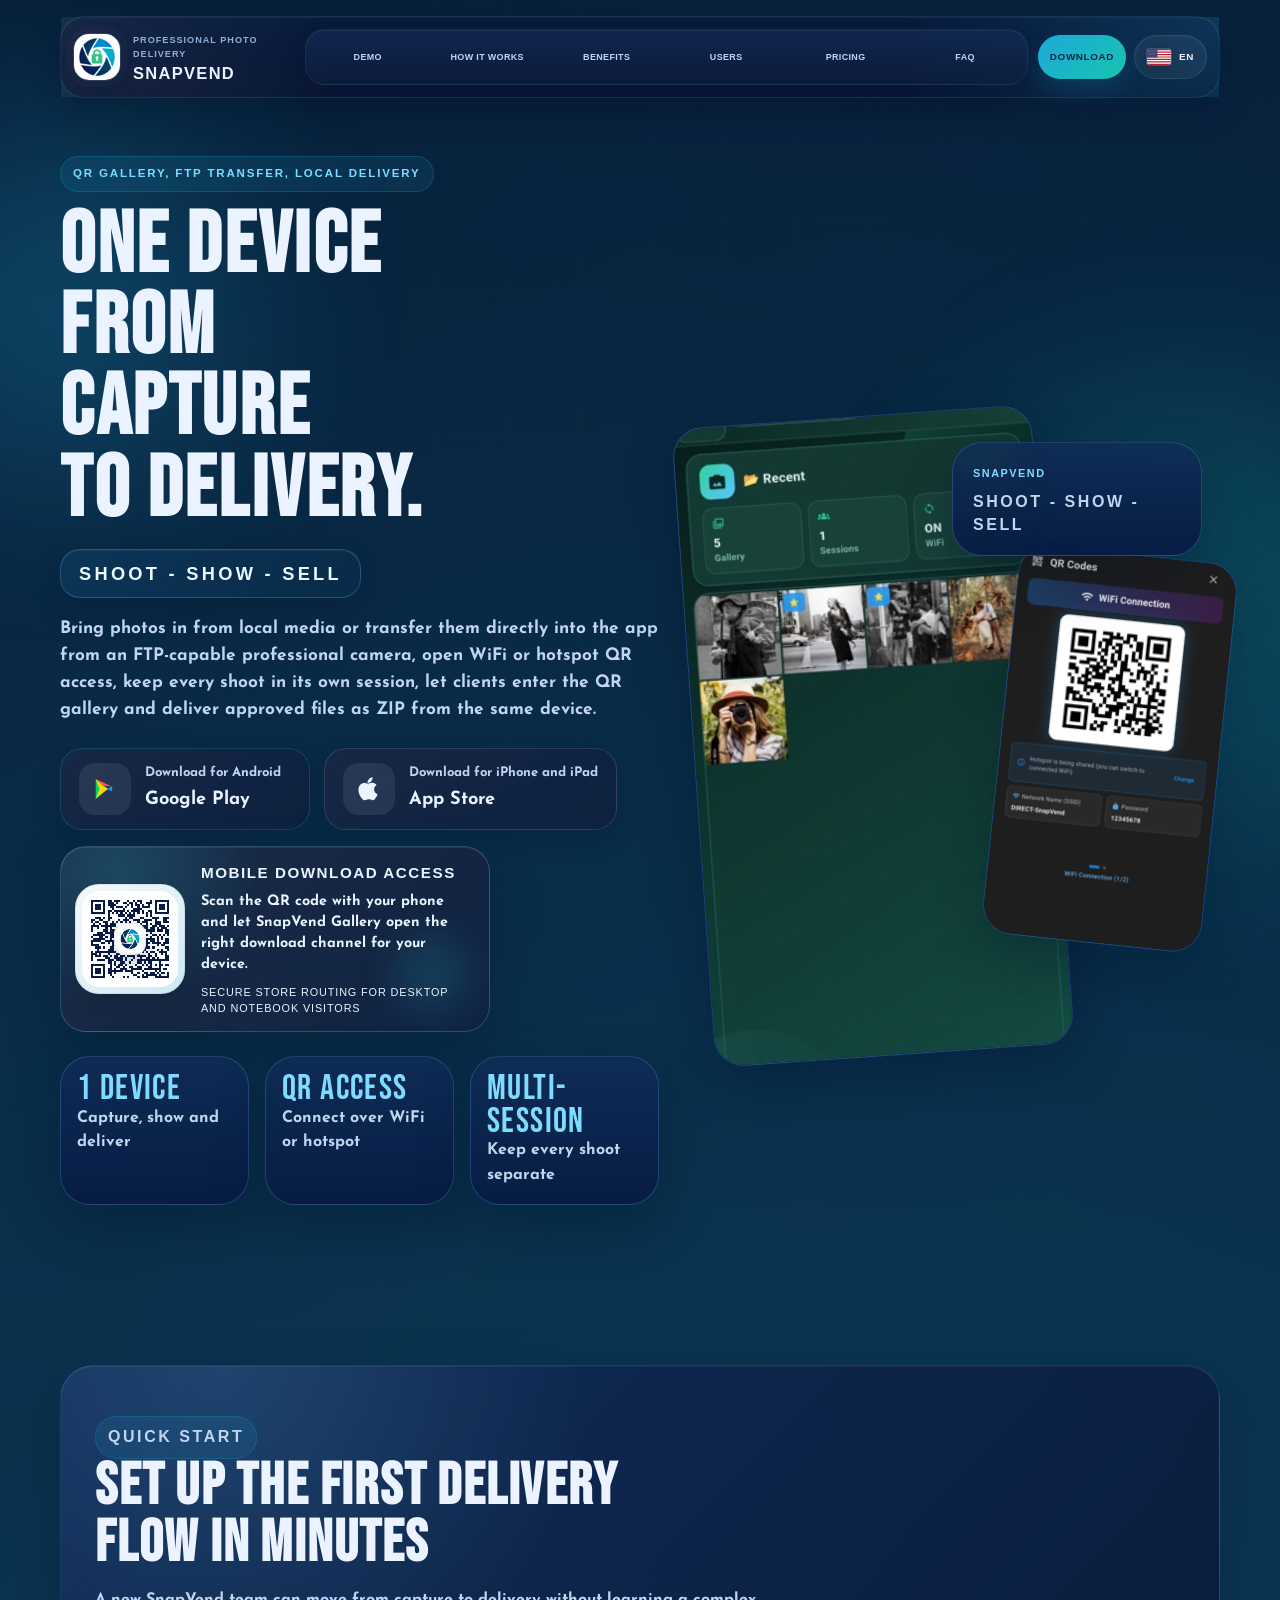
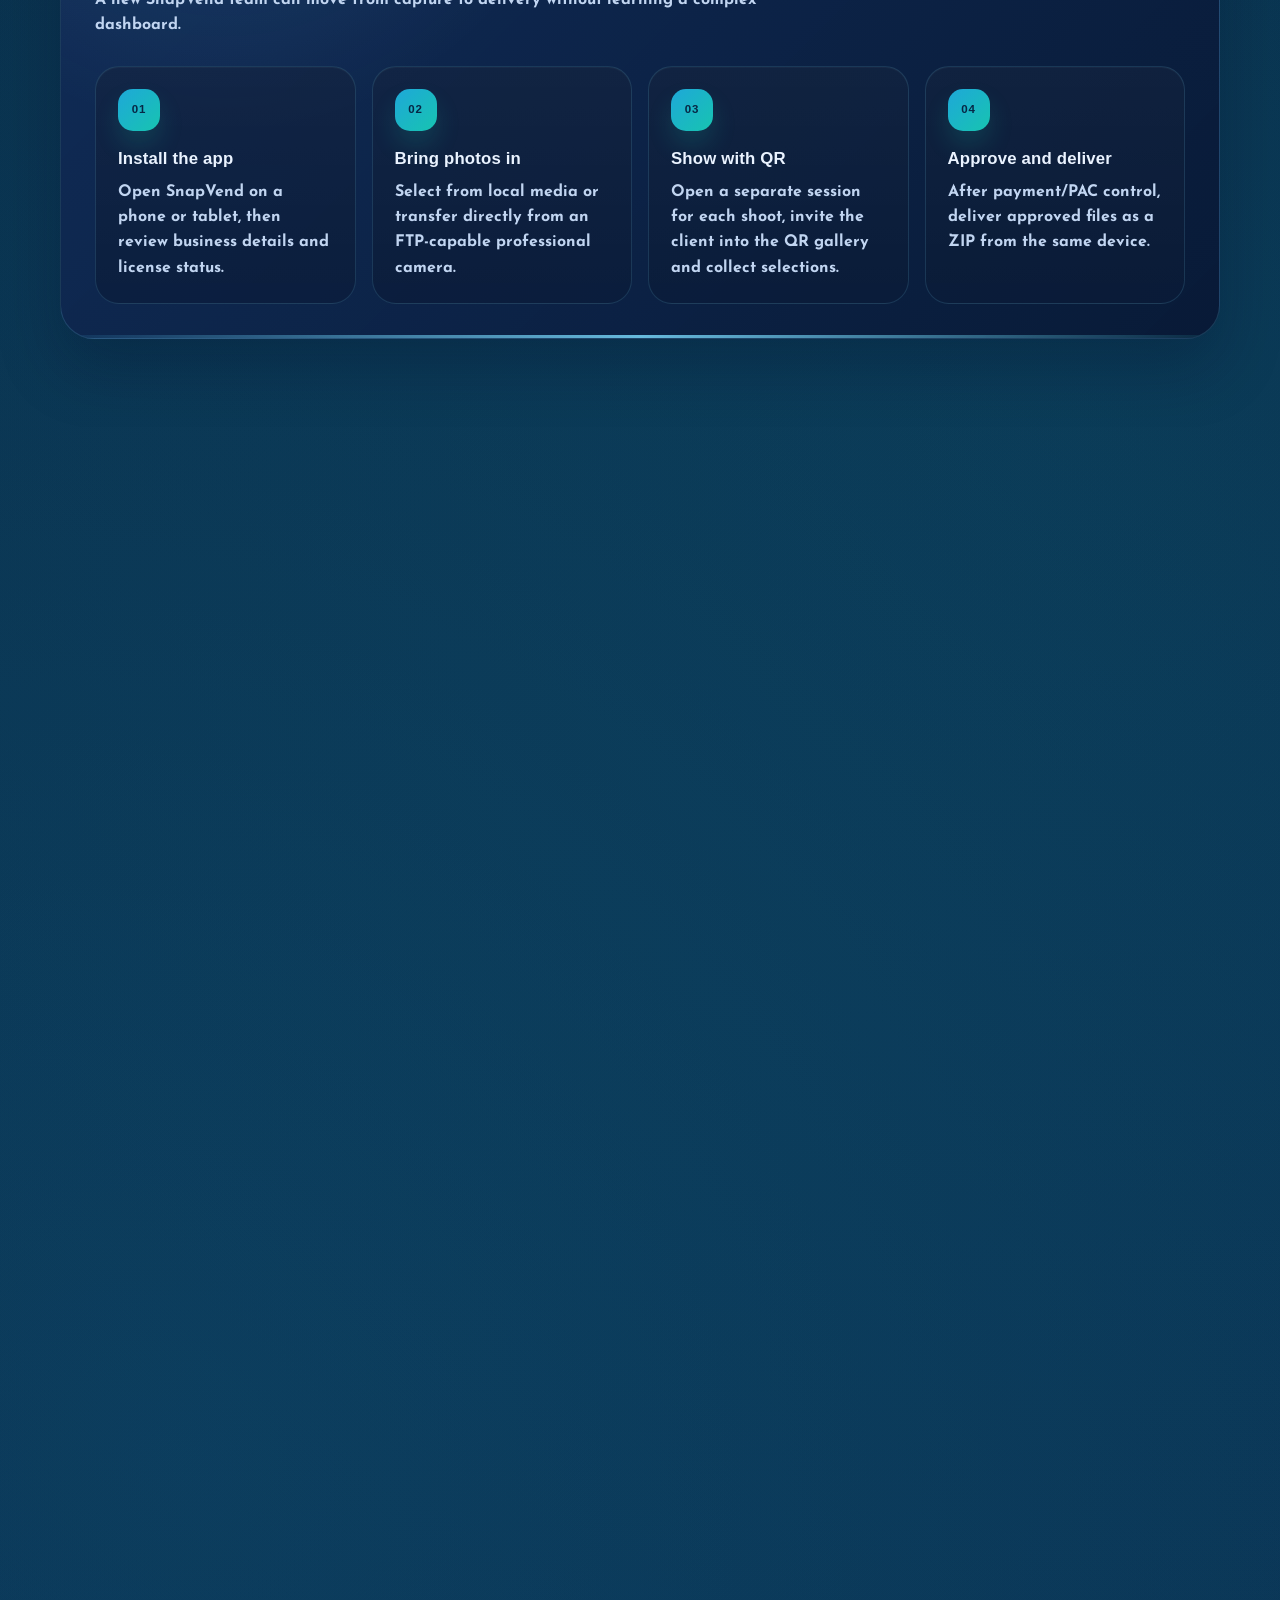
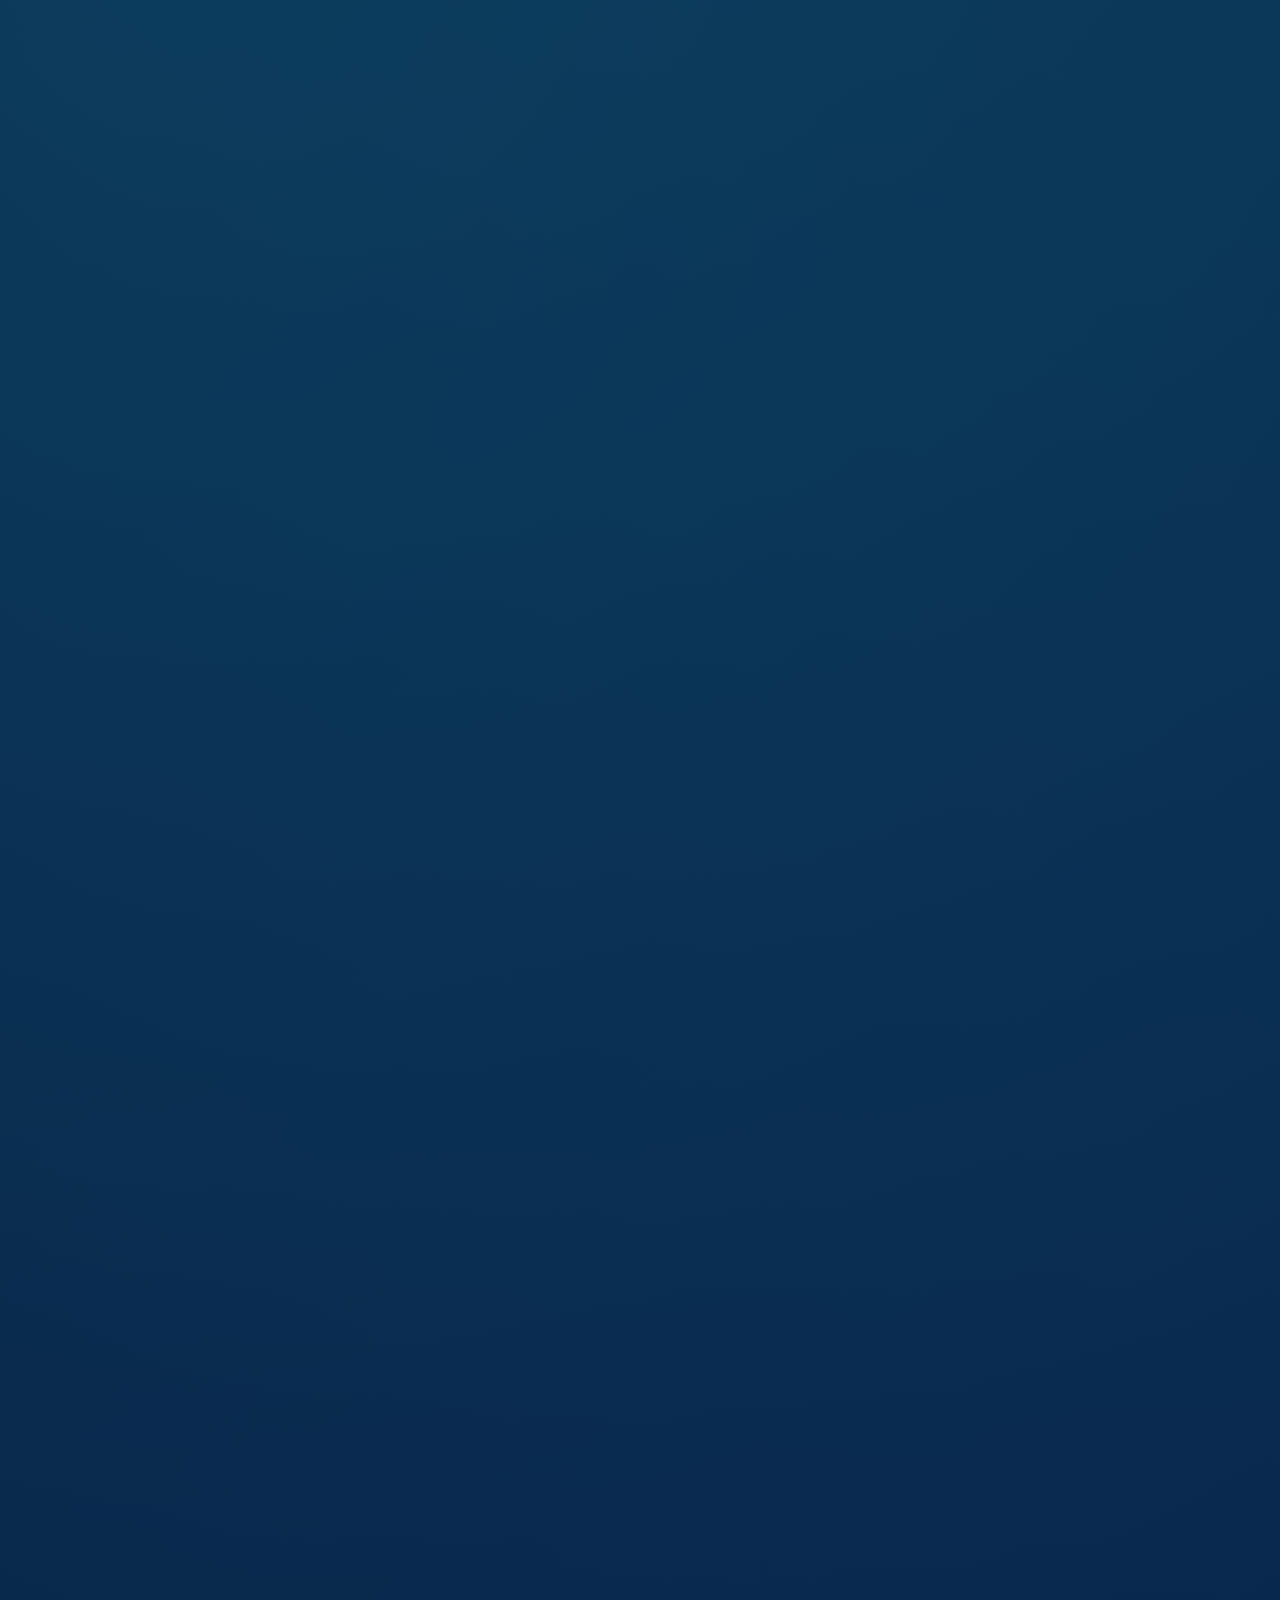
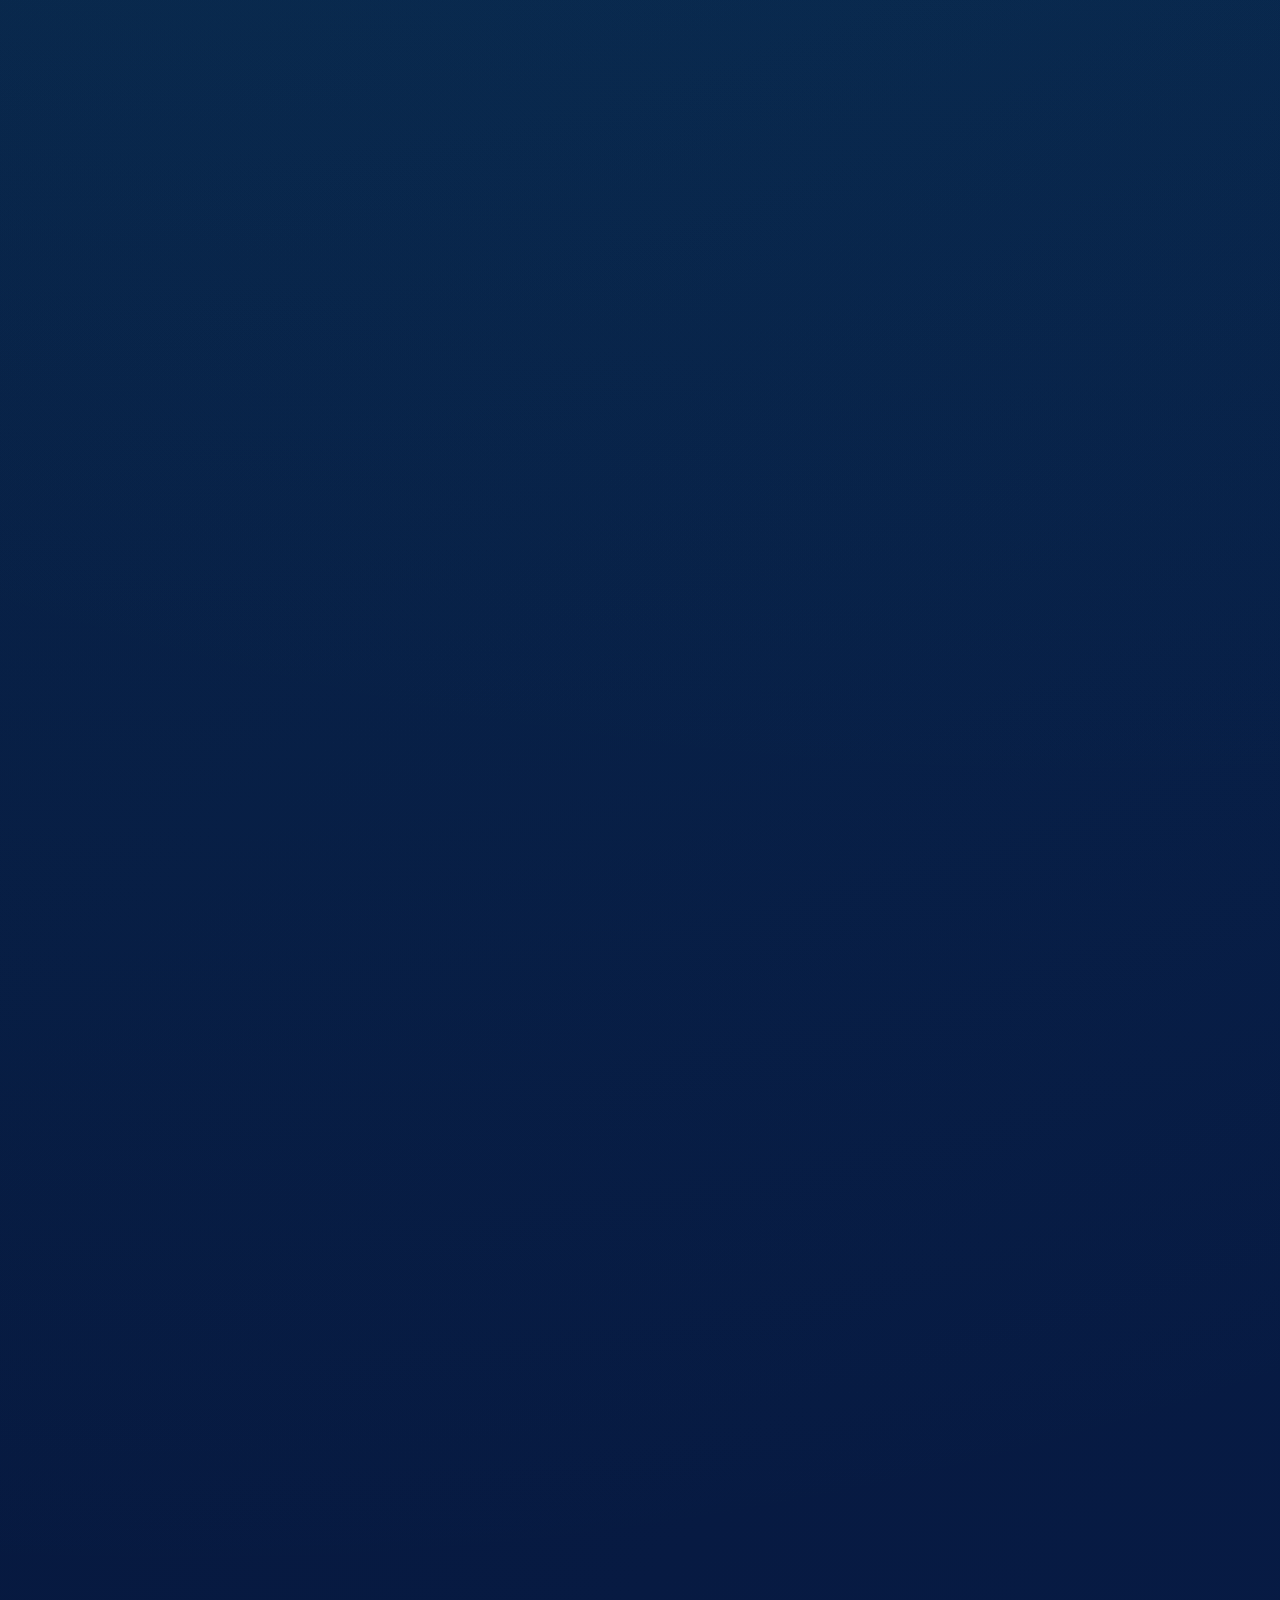
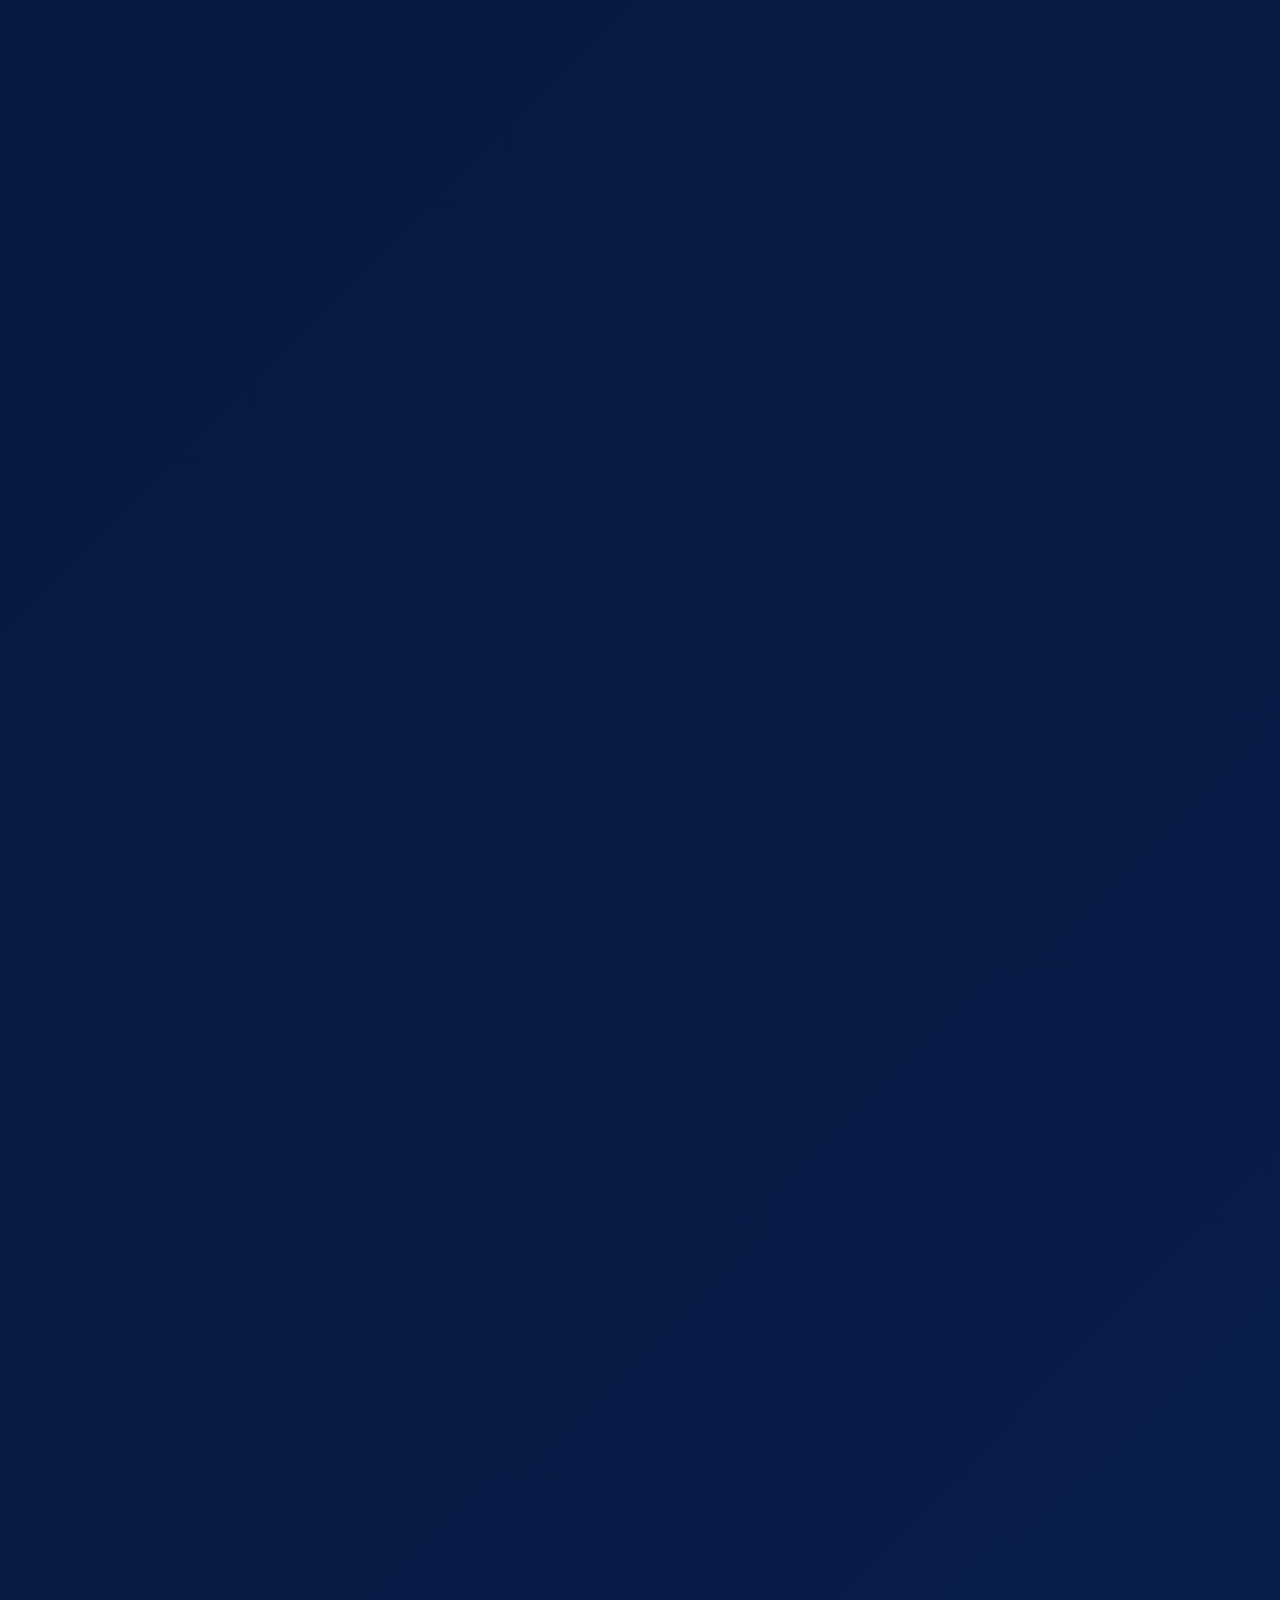
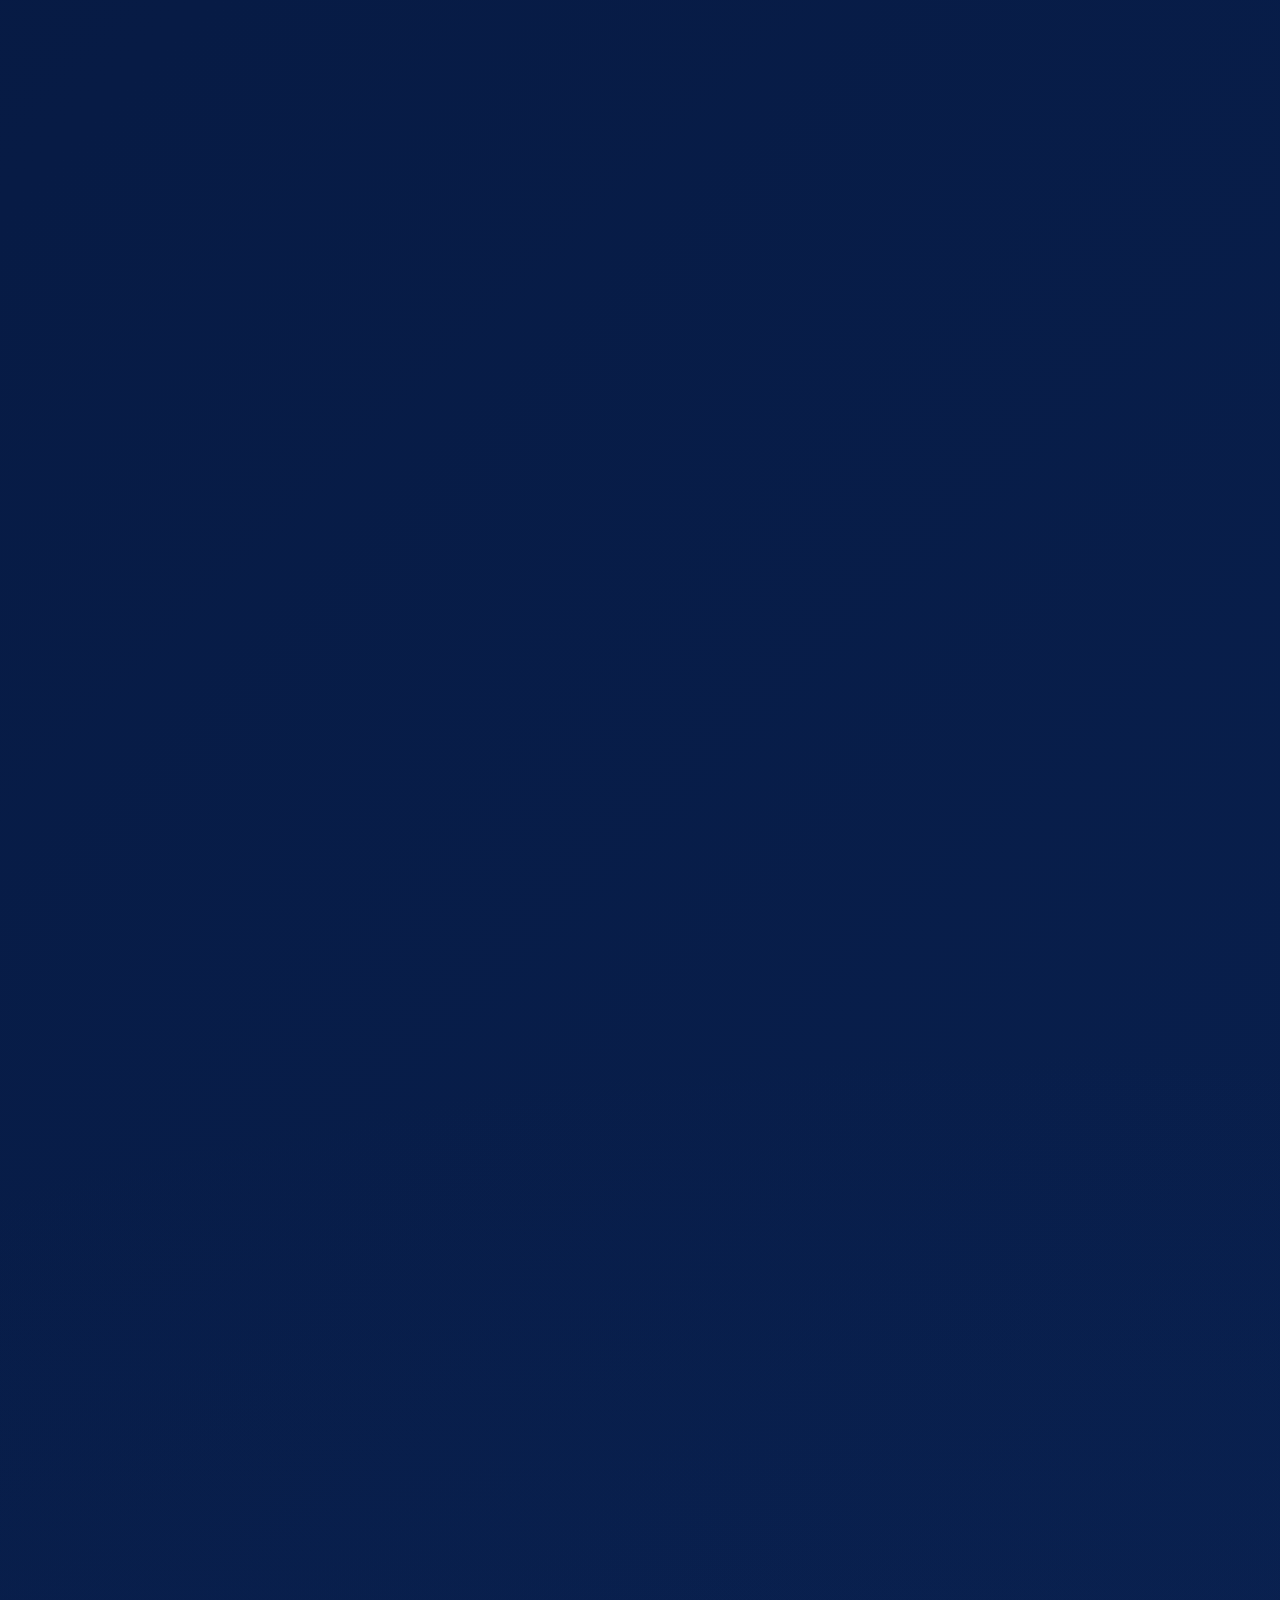
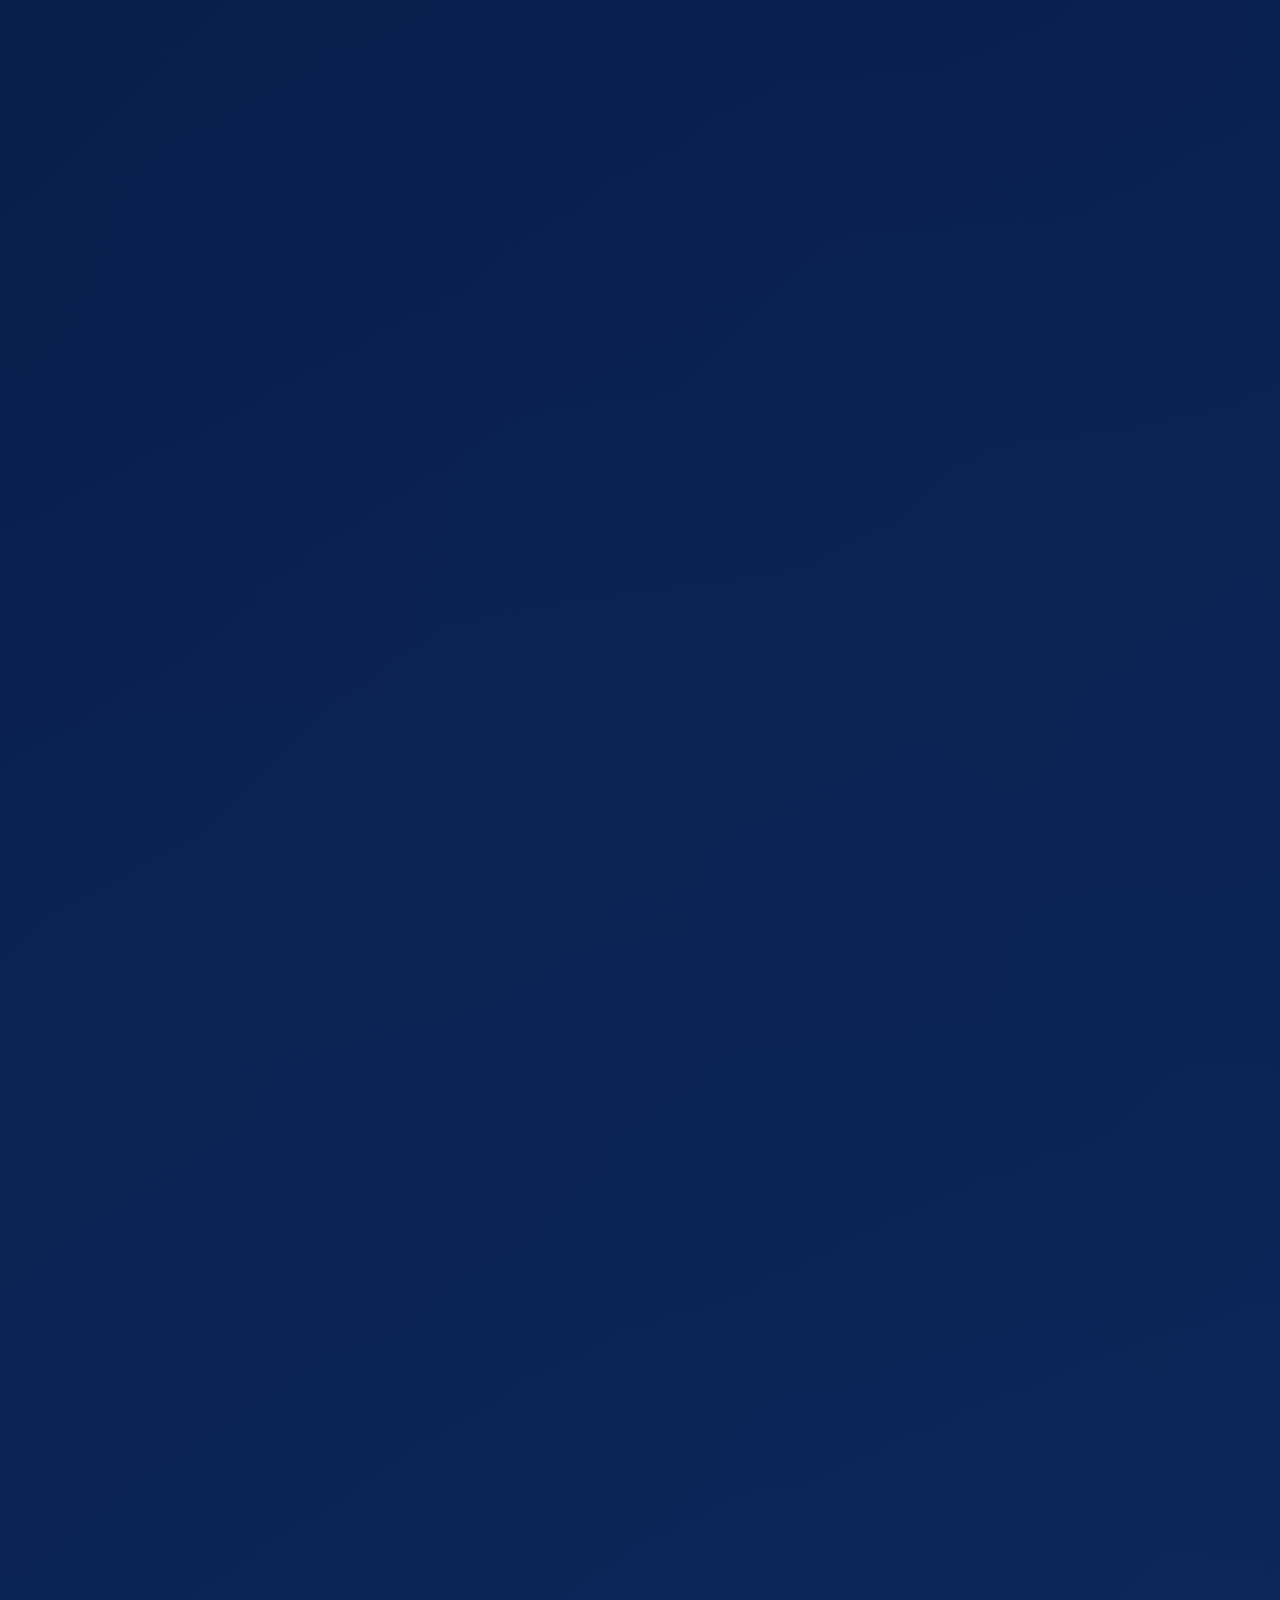
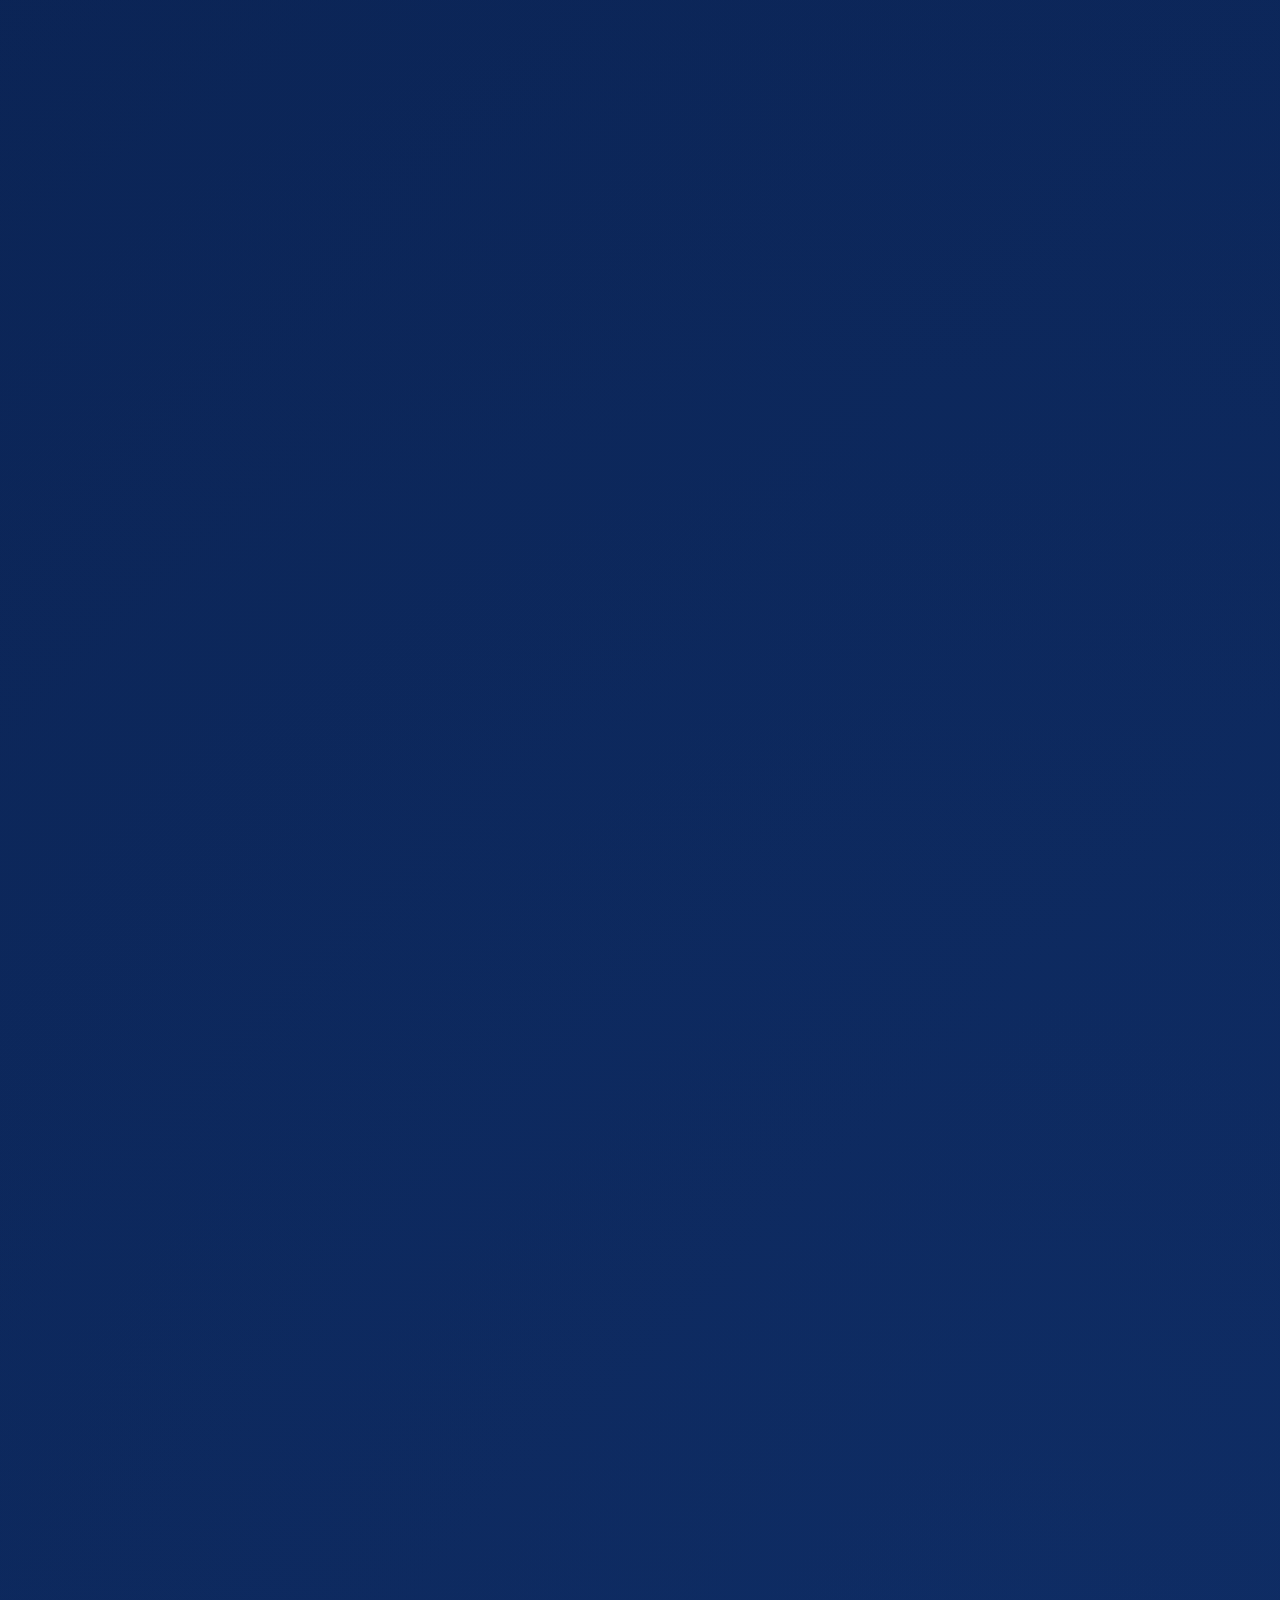
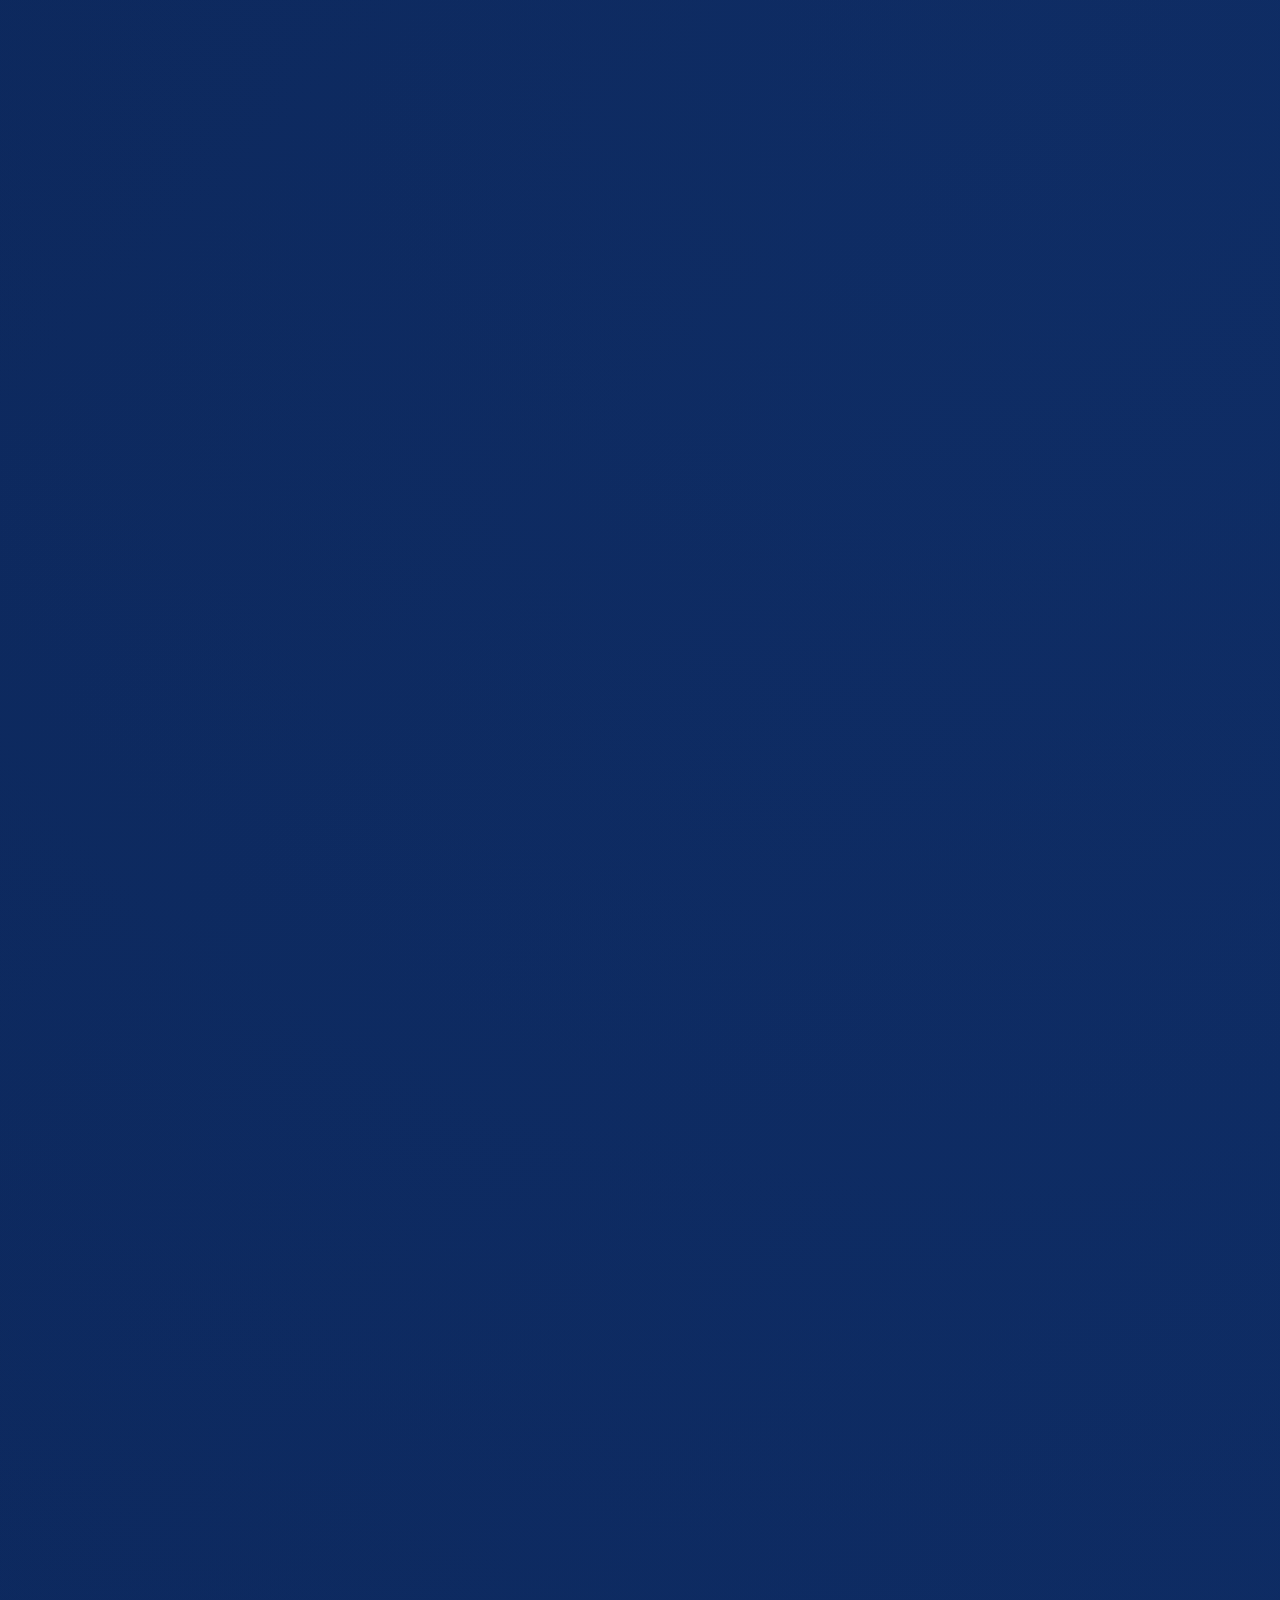
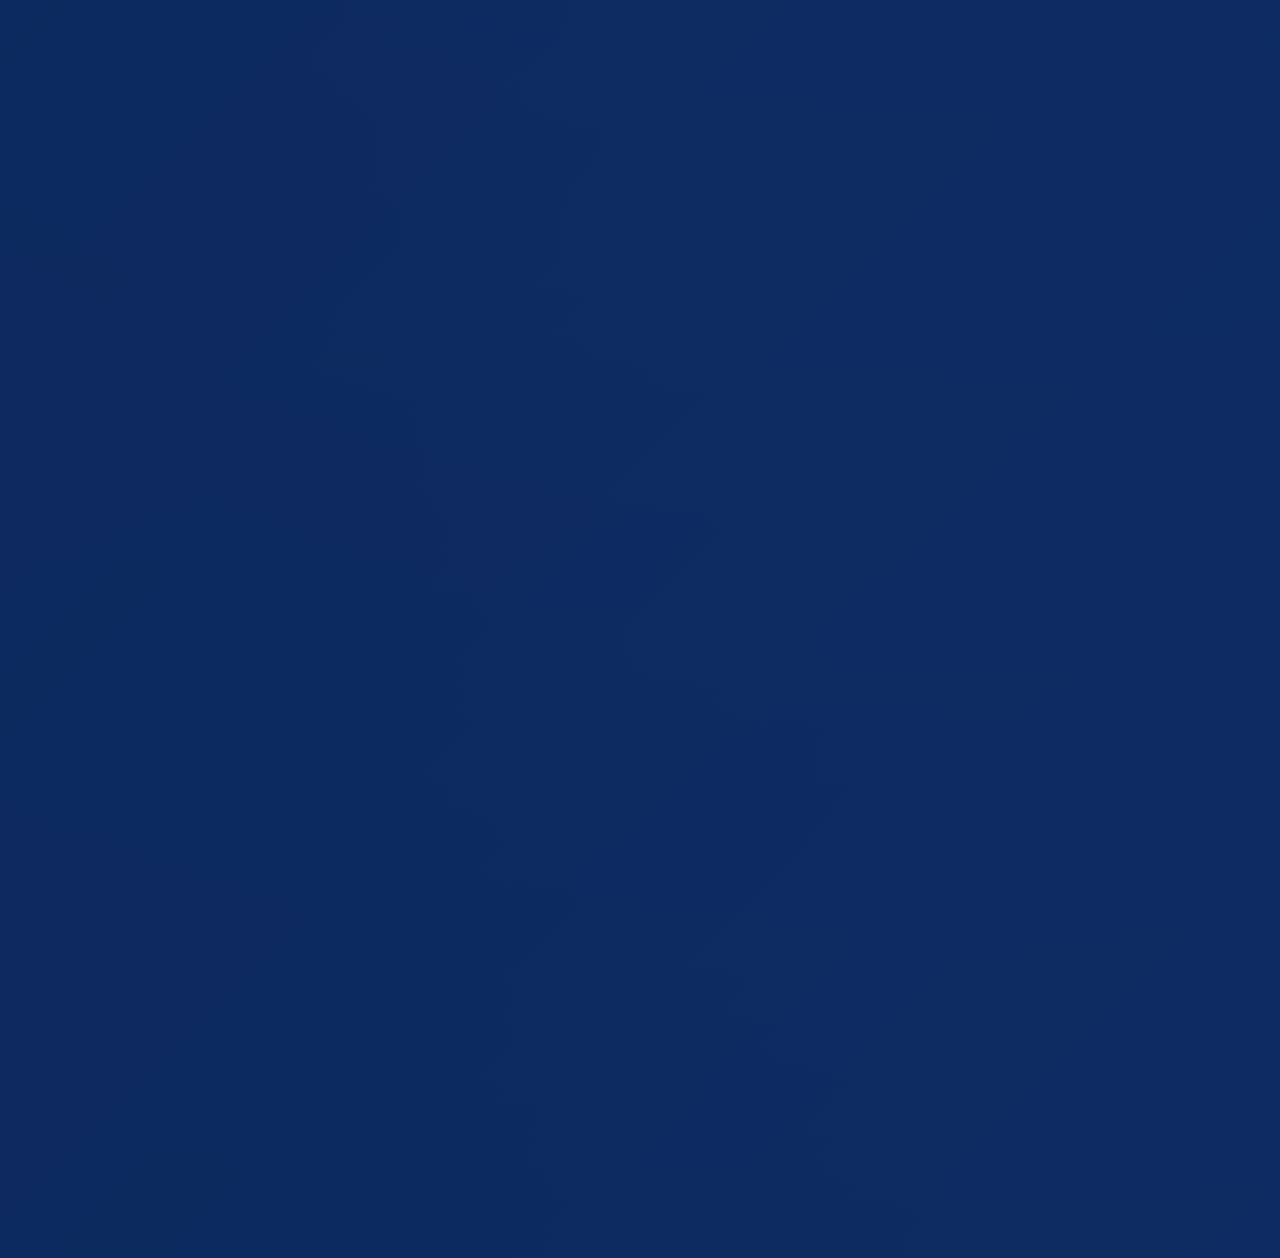
==== commit 27b18f57: "Expand pricing feature details" ====
--- a/index.html
+++ b/index.html
@@ -5,7 +5,7 @@
     <meta name="viewport" content="width=device-width, initial-scale=1">
     <title>SnapVend Gallery | Fotoğrafçılar İçin QR Galeri ve Yerel Teslim</title>
     <meta name="description" content="SnapVend Gallery, fotoğrafçıların QR galeri paylaşımı, FTP kamera aktarımı, müşteri seçimi ve ZIP teslim akışını tek telefon veya tablette yönetmesine yardımcı olur.">
-    <meta name="keywords" content="SnapVend Gallery, SnapVend, snapvendgallery.com, SnapVend Gallery uygulaması, fotoğrafçılar için QR galeri uygulaması, fotoğraf teslim uygulaması, Çek - Göster - Sat, QR galeri, FTP aktarım, yerel teslim, QR, oturum ve teslim tek akışta, Klasik galeri paylaşımından daha kontrollü saha akışı, Profesyonel saha ekipleri için tasarlandı, SnapVend&#x27;in öne çıktığı saha akışları, İstek, talep ve iş birliği mesajlarını doğrudan bize gönderin, Çok dilli müşteri deneyimi ile daha anlaşılır akış, İlk teslim akışını dakikalar içinde kurun, Çekilen fotoğraf büyük ekrana düşer, satış akışı QR ile başlar, Canlı akış mantığı, Fotoğrafları profesyonel kameradan al, WiFi / erişim noktası QR bağlantısını başlat, Oturum galerisini QR ile aç, Yerel ödeme ve PAC onayı, ZIP teslim ve satış raporu, Müşteriye uygulama indirtmez, Oturum bazlı düzen kurar, Satış ve teslim tek cihazda kalır, Canlı çekim için operasyonel kontrol, Lisans ve cihaz kuralları net görünür, Etkinlik ve organizasyon ekranı, Düğünlerde baskı talebi, TV, tablet ve notebook uyumu, Kamera çeker, FTP ile uygulamaya gönderir., Yeni kareler canlı sunum ekranında anlık çoğalır., Müşteri QR kodu okutup fotoğrafını seçer., Satın alınan veya baskıya gönderilen fotoğraf canlı ekrandan düşer., Düğün ve etkinlik fotoğrafçıları, Stüdyo ve portre çekimleri, Okul, spor ve kurumsal işler, Sokak, turistik alan ve mobil portre çekimleri, Mobil teslim ekipleri, Web sitesi ve ilk yönlendirme, Galeri ve müşteri seçimi, Onay ve teslim akışı, Uygulamayı kur, Fotoğrafları alın, QR ile müşteriye göster, Onayla ve teslim et, Düğün ve davet seçimi, Düğün baskı listesi, Stüdyo seçim masası, Okul ve spor oturumları, Sokak ve turistik alan portre satışı, Kurumsal etkinlik standı, Düğün baskı ve teslim ekipleri, Hızlı teslim ekipleri, Markalı deneyim arayan stüdyolar, Yerel ağ ile çalışan operasyonlar, Çoklu oturum yöneten ekipler, Sınırsız günlük teslim, Sınırsız canlı sunum ve baskı sipariş listesi, 1 telefon + 1 tablet aktivasyonu, Özel işletme adı, logo ve ZIP dosya adı, Satın alma geri yükleme ve abonelik yönetimi, Aylık Premium’daki tüm lisans hakları, 12 aylık kullanımda daha avantajlı toplam maliyet, Doğrulanmış lisansla 14 gün offline erişim penceresi, Yoğun düğün ve saha ekipleri için sürdürülebilir kullanım, Marka ve teslim akışı üzerinde tam kontrol, QR erişim, oturum, ödeme ve teslim tek akışta ilerler., Düğün, etkinlik, stüdyo ve mobil portre satışına uyum sağlar., Yerel ağ mantığı sayesinde hızlı, kontrollü ve internete daha az bağımlı çalışır., Genel Bilgi, Demo Talebi, Fiyatlandırma, İş Ortaklığı, Özel Talep">
+    <meta name="keywords" content="SnapVend Gallery, SnapVend, snapvendgallery.com, SnapVend Gallery uygulaması, fotoğrafçılar için QR galeri uygulaması, fotoğraf teslim uygulaması, Çek - Göster - Sat, QR galeri, FTP aktarım, yerel teslim, QR, oturum ve teslim tek akışta, Klasik galeri paylaşımından daha kontrollü saha akışı, Profesyonel saha ekipleri için tasarlandı, SnapVend&#x27;in öne çıktığı saha akışları, İstek, talep ve iş birliği mesajlarını doğrudan bize gönderin, Çok dilli müşteri deneyimi ile daha anlaşılır akış, İlk teslim akışını dakikalar içinde kurun, Çekilen fotoğraf büyük ekrana düşer, satış akışı QR ile başlar, Canlı akış mantığı, Fotoğrafları profesyonel kameradan al, WiFi / erişim noktası QR bağlantısını başlat, Oturum galerisini QR ile aç, Yerel ödeme ve PAC onayı, ZIP teslim ve satış raporu, Müşteriye uygulama indirtmez, Oturum bazlı düzen kurar, Satış ve teslim tek cihazda kalır, Canlı çekim için operasyonel kontrol, Lisans ve cihaz kuralları net görünür, Etkinlik ve organizasyon ekranı, Düğünlerde baskı talebi, TV, tablet ve notebook uyumu, Kamera çeker, FTP ile uygulamaya gönderir., Yeni kareler canlı sunum ekranında anlık çoğalır., Müşteri QR kodu okutup fotoğrafını seçer., Satın alınan veya baskıya gönderilen fotoğraf canlı ekrandan düşer., Düğün ve etkinlik fotoğrafçıları, Stüdyo ve portre çekimleri, Okul, spor ve kurumsal işler, Sokak, turistik alan ve mobil portre çekimleri, Mobil teslim ekipleri, Web sitesi ve ilk yönlendirme, Galeri ve müşteri seçimi, Onay ve teslim akışı, Uygulamayı kur, Fotoğrafları alın, QR ile müşteriye göster, Onayla ve teslim et, Düğün ve davet seçimi, Düğün baskı listesi, Stüdyo seçim masası, Okul ve spor oturumları, Sokak ve turistik alan portre satışı, Kurumsal etkinlik standı, Düğün baskı ve teslim ekipleri, Hızlı teslim ekipleri, Markalı deneyim arayan stüdyolar, Yerel ağ ile çalışan operasyonlar, Çoklu oturum yöneten ekipler, Sınırsız günlük teslim, Sınırsız canlı sunum ve büyük ekran satış vitrini, Sınırsız baskı kuyruğu / baskı sipariş listesi, Detaylı satış, indirme ve dönüşüm raporları, Ödeme/PAC onayı ve ZIP teslim akışı, 1 telefon + 1 tablet aktivasyonu, Özel işletme adı, logo ve ZIP dosya adı, Satın alma geri yükleme ve abonelik yönetimi, Aylık Premium’daki tüm operasyon özellikleri, 12 aylık kullanımda daha avantajlı toplam maliyet, Doğrulanmış lisansla 14 gün offline erişim penceresi, Yoğun düğün, etkinlik ve saha ekipleri için sürdürülebilir kullanım, Canlı sunum, baskı kuyruğu ve raporları yıl boyu limitsiz kullanma, Marka ve teslim akışı üzerinde tam kontrol, QR erişim, oturum, ödeme ve teslim tek akışta ilerler., Düğün, etkinlik, stüdyo ve mobil portre satışına uyum sağlar., Yerel ağ mantığı sayesinde hızlı, kontrollü ve internete daha az bağımlı çalışır., Genel Bilgi, Demo Talebi, Fiyatlandırma, İş Ortaklığı, Özel Talep">
     <meta name="robots" content="index,follow,max-image-preview:large,max-snippet:-1,max-video-preview:-1">
     <meta name="theme-color" content="#071b45">
     <meta http-equiv="content-language" content="tr">
@@ -72,10 +72,10 @@
     <link rel="manifest" href="./manifest.webmanifest">
     <link rel="preload" href="./assets/fonts/BebasNeue-Regular.ttf" as="font" type="font/ttf" crossorigin>
     <link rel="preload" href="./assets/fonts/JosefinSans-Bold.ttf" as="font" type="font/ttf" crossorigin>
-    <link rel="stylesheet" href="./styles.css?v=20260509163739">
-    <script type="application/ld+json">{"@context":"https://schema.org","@graph":[{"@type":"Organization","@id":"https://snapvendgallery.com/#organization","name":"SnapVend Gallery","alternateName":["SnapVend","SnapVend QR Gallery","SnapVend Photo Delivery"],"description":"SnapVend Gallery, fotoğrafçıların QR galeri paylaşımı, FTP kamera aktarımı, müşteri seçimi ve ZIP teslim akışını tek telefon veya tablette yönetmesine yardımcı olur.","disambiguatingDescription":"SnapVend Gallery, snapvendgallery.com üzerinde yayınlanan fotoğrafçılar için QR galeri ve yerel fotoğraf teslim uygulamasıdır.","slogan":"Çek - Göster - Sat","url":"https://snapvendgallery.com/","logo":{"@type":"ImageObject","url":"https://snapvendgallery.com/assets/branding/snapvend_logo_square.png"},"image":"https://snapvendgallery.com/assets/branding/snapvend_logo_square.png","sameAs":["https://snapvendgallery.com/","https://play.google.com/store/apps/details?id=com.snapvend.gallery","https://apps.apple.com/us/app/snapvend-gallery/id6764613281"],"contactPoint":[{"@id":"https://snapvendgallery.com/#sales-contact"}]},{"@type":"ContactPoint","@id":"https://snapvendgallery.com/#sales-contact","contactType":"sales","email":"snapvendinfo@gmail.com","url":"mailto:snapvendinfo@gmail.com","availableLanguage":["Türkçe","İngilizce","İspanyolca","Fransızca","Almanca","İtalyanca","Portekizce","Rusça","Arapça","Hintçe","Japonca","Çince"]},{"@type":"WebSite","@id":"https://snapvendgallery.com/#website","url":"https://snapvendgallery.com/","name":"SnapVend Gallery","alternateName":"SnapVend","inLanguage":"tr","publisher":{"@id":"https://snapvendgallery.com/#organization"}},{"@type":"WebPage","@id":"https://snapvendgallery.com/#webpage","url":"https://snapvendgallery.com/","name":"SnapVend Gallery | Fotoğrafçılar İçin QR Galeri ve Yerel Teslim","description":"SnapVend Gallery, fotoğrafçıların QR galeri paylaşımı, FTP kamera aktarımı, müşteri seçimi ve ZIP teslim akışını tek telefon veya tablette yönetmesine yardımcı olur.","inLanguage":"tr","isPartOf":{"@id":"https://snapvendgallery.com/#website"},"about":{"@id":"https://snapvendgallery.com/#app"},"mainEntity":{"@id":"https://snapvendgallery.com/#app"},"primaryImageOfPage":{"@type":"ImageObject","url":"https://snapvendgallery.com/assets/branding/snapvend_logo_square.png"},"keywords":"SnapVend Gallery, SnapVend, snapvendgallery.com, SnapVend Gallery uygulaması, fotoğrafçılar için QR galeri uygulaması, fotoğraf teslim uygulaması, Çek - Göster - Sat, QR galeri, FTP aktarım, yerel teslim, QR, oturum ve teslim tek akışta, Klasik galeri paylaşımından daha kontrollü saha akışı, Profesyonel saha ekipleri için tasarlandı, SnapVend'in öne çıktığı saha akışları, İstek, talep ve iş birliği mesajlarını doğrudan bize gönderin, Çok dilli müşteri deneyimi ile daha anlaşılır akış, İlk teslim akışını dakikalar içinde kurun, Çekilen fotoğraf büyük ekrana düşer, satış akışı QR ile başlar, Canlı akış mantığı, Fotoğrafları profesyonel kameradan al, WiFi / erişim noktası QR bağlantısını başlat, Oturum galerisini QR ile aç, Yerel ödeme ve PAC onayı, ZIP teslim ve satış raporu, Müşteriye uygulama indirtmez, Oturum bazlı düzen kurar, Satış ve teslim tek cihazda kalır, Canlı çekim için operasyonel kontrol, Lisans ve cihaz kuralları net görünür, Etkinlik ve organizasyon ekranı, Düğünlerde baskı talebi, TV, tablet ve notebook uyumu, Kamera çeker, FTP ile uygulamaya gönderir., Yeni kareler canlı sunum ekranında anlık çoğalır., Müşteri QR kodu okutup fotoğrafını seçer., Satın alınan veya baskıya gönderilen fotoğraf canlı ekrandan düşer., Düğün ve etkinlik fotoğrafçıları, Stüdyo ve portre çekimleri, Okul, spor ve kurumsal işler, Sokak, turistik alan ve mobil portre çekimleri, Mobil teslim ekipleri, Web sitesi ve ilk yönlendirme, Galeri ve müşteri seçimi, Onay ve teslim akışı, Uygulamayı kur, Fotoğrafları alın, QR ile müşteriye göster, Onayla ve teslim et, Düğün ve davet seçimi, Düğün baskı listesi, Stüdyo seçim masası, Okul ve spor oturumları, Sokak ve turistik alan portre satışı, Kurumsal etkinlik standı, Düğün baskı ve teslim ekipleri, Hızlı teslim ekipleri, Markalı deneyim arayan stüdyolar, Yerel ağ ile çalışan operasyonlar, Çoklu oturum yöneten ekipler, Sınırsız günlük teslim, Sınırsız canlı sunum ve baskı sipariş listesi, 1 telefon + 1 tablet aktivasyonu, Özel işletme adı, logo ve ZIP dosya adı, Satın alma geri yükleme ve abonelik yönetimi, Aylık Premium’daki tüm lisans hakları, 12 aylık kullanımda daha avantajlı toplam maliyet, Doğrulanmış lisansla 14 gün offline erişim penceresi, Yoğun düğün ve saha ekipleri için sürdürülebilir kullanım, Marka ve teslim akışı üzerinde tam kontrol, QR erişim, oturum, ödeme ve teslim tek akışta ilerler., Düğün, etkinlik, stüdyo ve mobil portre satışına uyum sağlar., Yerel ağ mantığı sayesinde hızlı, kontrollü ve internete daha az bağımlı çalışır., Genel Bilgi, Demo Talebi, Fiyatlandırma, İş Ortaklığı, Özel Talep","hasPart":[{"@id":"https://snapvendgallery.com/#audience"},{"@id":"https://snapvendgallery.com/#language-support-benefits"},{"@id":"https://snapvendgallery.com/#why-snapvend"},{"@id":"https://snapvendgallery.com/#live-presentation"},{"@id":"https://snapvendgallery.com/#quick-start"},{"@id":"https://snapvendgallery.com/#use-cases"},{"@id":"https://snapvendgallery.com/#reference-profiles"},{"@id":"https://snapvendgallery.com/#faq"},{"@id":"https://snapvendgallery.com/#contact-page"},{"@id":"https://snapvendgallery.com/#contact-topics"},{"@id":"https://snapvendgallery.com/#why-snapvend-points"},{"@id":"https://snapvendgallery.com/#supported-languages"}]},{"@type":"SoftwareApplication","@id":"https://snapvendgallery.com/#app","name":"SnapVend Gallery","alternateName":["SnapVend","SnapVend QR Gallery","SnapVend Photographer Gallery"],"description":"SnapVend Gallery, fotoğrafçıların QR galeri paylaşımı, FTP kamera aktarımı, müşteri seçimi ve ZIP teslim akışını tek telefon veya tablette yönetmesine yardımcı olur.","disambiguatingDescription":"SnapVend Gallery, fotoğrafçılar için mobil QR galeri, FTP kamera aktarımı ve yerel ZIP teslim uygulamasıdır.","applicationCategory":"BusinessApplication","applicationSubCategory":"Fotoğraf akışı, baskı yönetimi ve teslim","applicationSuite":"SnapVend Gallery","identifier":"com.snapvend.gallery","operatingSystem":"ANDROID, IOS","inLanguage":"tr","availableLanguage":["Türkçe","İngilizce","İspanyolca","Fransızca","Almanca","İtalyanca","Portekizce","Rusça","Arapça","Hintçe","Japonca","Çince"],"url":"https://snapvendgallery.com/","mainEntityOfPage":"https://snapvendgallery.com/","image":"https://snapvendgallery.com/assets/branding/snapvend_logo_square.png","screenshot":["https://snapvendgallery.com/assets/marketing/google_play/web/01_gallery_dashboard_hero.jpg","https://snapvendgallery.com/assets/marketing/google_play/web/02_session_qr_access_hero.png","https://snapvendgallery.com/assets/marketing/google_play/web/05_ftp_server_settings_web.png","https://snapvendgallery.com/assets/marketing/google_play/web/01_gallery_dashboard_web.png","https://snapvendgallery.com/assets/marketing/google_play/web/03_browser_gallery_selection_web.png","https://snapvendgallery.com/assets/marketing/google_play/web/06_customer_gallery_selection_tr_web.png","https://snapvendgallery.com/assets/marketing/google_play/web/04_payment_approval_flow_web.png","https://snapvendgallery.com/assets/marketing/google_play/web/07_reports_dashboard_web.png"],"keywords":"SnapVend Gallery, SnapVend, snapvendgallery.com, SnapVend Gallery uygulaması, fotoğrafçılar için QR galeri uygulaması, fotoğraf teslim uygulaması, Çek - Göster - Sat, QR galeri, FTP aktarım, yerel teslim, QR, oturum ve teslim tek akışta, Klasik galeri paylaşımından daha kontrollü saha akışı, Profesyonel saha ekipleri için tasarlandı, SnapVend'in öne çıktığı saha akışları, İstek, talep ve iş birliği mesajlarını doğrudan bize gönderin, Çok dilli müşteri deneyimi ile daha anlaşılır akış, İlk teslim akışını dakikalar içinde kurun, Çekilen fotoğraf büyük ekrana düşer, satış akışı QR ile başlar, Canlı akış mantığı, Fotoğrafları profesyonel kameradan al, WiFi / erişim noktası QR bağlantısını başlat, Oturum galerisini QR ile aç, Yerel ödeme ve PAC onayı, ZIP teslim ve satış raporu, Müşteriye uygulama indirtmez, Oturum bazlı düzen kurar, Satış ve teslim tek cihazda kalır, Canlı çekim için operasyonel kontrol, Lisans ve cihaz kuralları net görünür, Etkinlik ve organizasyon ekranı, Düğünlerde baskı talebi, TV, tablet ve notebook uyumu, Kamera çeker, FTP ile uygulamaya gönderir., Yeni kareler canlı sunum ekranında anlık çoğalır., Müşteri QR kodu okutup fotoğrafını seçer., Satın alınan veya baskıya gönderilen fotoğraf canlı ekrandan düşer., Düğün ve etkinlik fotoğrafçıları, Stüdyo ve portre çekimleri, Okul, spor ve kurumsal işler, Sokak, turistik alan ve mobil portre çekimleri, Mobil teslim ekipleri, Web sitesi ve ilk yönlendirme, Galeri ve müşteri seçimi, Onay ve teslim akışı, Uygulamayı kur, Fotoğrafları alın, QR ile müşteriye göster, Onayla ve teslim et, Düğün ve davet seçimi, Düğün baskı listesi, Stüdyo seçim masası, Okul ve spor oturumları, Sokak ve turistik alan portre satışı, Kurumsal etkinlik standı, Düğün baskı ve teslim ekipleri, Hızlı teslim ekipleri, Markalı deneyim arayan stüdyolar, Yerel ağ ile çalışan operasyonlar, Çoklu oturum yöneten ekipler, Sınırsız günlük teslim, Sınırsız canlı sunum ve baskı sipariş listesi, 1 telefon + 1 tablet aktivasyonu, Özel işletme adı, logo ve ZIP dosya adı, Satın alma geri yükleme ve abonelik yönetimi, Aylık Premium’daki tüm lisans hakları, 12 aylık kullanımda daha avantajlı toplam maliyet, Doğrulanmış lisansla 14 gün offline erişim penceresi, Yoğun düğün ve saha ekipleri için sürdürülebilir kullanım, Marka ve teslim akışı üzerinde tam kontrol, QR erişim, oturum, ödeme ve teslim tek akışta ilerler., Düğün, etkinlik, stüdyo ve mobil portre satışına uyum sağlar., Yerel ağ mantığı sayesinde hızlı, kontrollü ve internete daha az bağımlı çalışır., Genel Bilgi, Demo Talebi, Fiyatlandırma, İş Ortaklığı, Özel Talep","brand":{"@type":"Brand","name":"SnapVend Gallery","alternateName":"SnapVend"},"publisher":{"@id":"https://snapvendgallery.com/#organization"},"isAccessibleForFree":true,"featureList":["Fotoğrafları profesyonel kameradan al","WiFi / erişim noktası QR bağlantısını başlat","Oturum galerisini QR ile aç","Yerel ödeme ve PAC onayı","ZIP teslim ve satış raporu","Müşteriye uygulama indirtmez","Oturum bazlı düzen kurar","Satış ve teslim tek cihazda kalır","Canlı çekim için operasyonel kontrol","Lisans ve cihaz kuralları net görünür","Etkinlik ve organizasyon ekranı","Düğünlerde baskı talebi","TV, tablet ve notebook uyumu","Kamera çeker, FTP ile uygulamaya gönderir.","Yeni kareler canlı sunum ekranında anlık çoğalır.","Müşteri QR kodu okutup fotoğrafını seçer.","Satın alınan veya baskıya gönderilen fotoğraf canlı ekrandan düşer.","Uygulamayı kur","Fotoğrafları alın","QR ile müşteriye göster","Onayla ve teslim et","Sınırsız günlük teslim","Sınırsız canlı sunum ve baskı sipariş listesi","1 telefon + 1 tablet aktivasyonu","Özel işletme adı, logo ve ZIP dosya adı","Satın alma geri yükleme ve abonelik yönetimi","Aylık Premium’daki tüm lisans hakları","12 aylık kullanımda daha avantajlı toplam maliyet","Doğrulanmış lisansla 14 gün offline erişim penceresi","Yoğun düğün ve saha ekipleri için sürdürülebilir kullanım","Marka ve teslim akışı üzerinde tam kontrol","Web sitesi ve ilk yönlendirme","Galeri ve müşteri seçimi","Onay ve teslim akışı","Düğün ve davet seçimi","Düğün baskı listesi"],"additionalProperty":[{"@type":"PropertyValue","name":"Desteklenen Diller","value":"Türkçe, İngilizce, İspanyolca, Fransızca, Almanca, İtalyanca, Portekizce, Rusça, Arapça, Hintçe, Japonca, Çince"},{"@type":"PropertyValue","name":"Yerellestirilmis musteri akisi kapsami","value":"Çok dilli müşteri deneyimi ile daha anlaşılır akış"},{"@type":"PropertyValue","name":"SnapVend farkı","value":"QR erişim, oturum, ödeme ve teslim tek akışta ilerler. | Düğün, etkinlik, stüdyo ve mobil portre satışına uyum sağlar. | Yerel ağ mantığı sayesinde hızlı, kontrollü ve internete daha az bağımlı çalışır."},{"@type":"PropertyValue","name":"Canlı akış mantığı","value":"Kamera çeker, FTP ile uygulamaya gönderir. | Yeni kareler canlı sunum ekranında anlık çoğalır. | Müşteri QR kodu okutup fotoğrafını seçer. | Satın alınan veya baskıya gönderilen fotoğraf canlı ekrandan düşer."},{"@type":"PropertyValue","name":"Premium (Aylık)","value":"Free plan günlük 10 teslim, 10 baskı siparişi ve 10 canlı sunum limitiyle temel akışı denetir. Premium lisans 1 telefon + 1 tablet için etkinleşir; teslim, canlı sunum ve baskı limitlerini kaldırır. Doğrulanmış Premium lisans 14 güne kadar offline erişim penceresini korur; satın alma geri yükleme ve abonelik yönetimi desteklenir."}],"audience":[{"@type":"Audience","audienceType":"Düğün ve etkinlik fotoğrafçıları","description":"Canlı çekimde hızlı seçim, anında teslim ve baskı listesini aynı akışta yönetmek isteyen düğün ekipleri için güçlü bir yapı sunar."},{"@type":"Audience","audienceType":"Stüdyo ve portre çekimleri","description":"Müşteriyle birlikte seçim yapıp daha düzenli ilerlemek isteyen stüdyolar."},{"@type":"Audience","audienceType":"Okul, spor ve kurumsal işler","description":"Oturumları karıştırmadan toplu çekimleri yönetmek isteyen ekipler."},{"@type":"Audience","audienceType":"Sokak, turistik alan ve mobil portre çekimleri","description":"Sahada hızlı çekim yapıp, seçilen kareleri anında göstererek tekli veya paket teslim satışı yapmak isteyen fotoğrafçılar için güçlü bir akış sunar."},{"@type":"Audience","audienceType":"Mobil teslim ekipleri","description":"İnternete bağlı kalmadan yerel ağ ve hotspot ile çalışan operasyonlar."}],"offers":[{"@type":"Offer","name":"Premium (Aylık)","description":"Sınırsız günlük teslim | Sınırsız canlı sunum ve baskı sipariş listesi | 1 telefon + 1 tablet aktivasyonu | Özel işletme adı, logo ve ZIP dosya adı | Satın alma geri yükleme ve abonelik yönetimi","price":399.99,"priceCurrency":"TRY","availability":"https://schema.org/InStock","url":"https://snapvendgallery.com/#pricing"},{"@type":"Offer","name":"Premium (Yıllık)","description":"Aylık Premium’daki tüm lisans hakları | 12 aylık kullanımda daha avantajlı toplam maliyet | Doğrulanmış lisansla 14 gün offline erişim penceresi | Yoğun düğün ve saha ekipleri için sürdürülebilir kullanım | Marka ve teslim akışı üzerinde tam kontrol","price":3999.99,"priceCurrency":"TRY","availability":"https://schema.org/InStock","url":"https://snapvendgallery.com/#pricing"}],"downloadUrl":["https://play.google.com/store/apps/details?id=com.snapvend.gallery","https://apps.apple.com/us/app/snapvend-gallery/id6764613281"],"installUrl":["https://play.google.com/store/apps/details?id=com.snapvend.gallery","https://apps.apple.com/us/app/snapvend-gallery/id6764613281"],"dateModified":"2026-05-09"},{"@type":"ItemList","@id":"https://snapvendgallery.com/#audience","url":"https://snapvendgallery.com/#audience","name":"Profesyonel saha ekipleri için tasarlandı","numberOfItems":5,"itemListElement":[{"@type":"ListItem","position":1,"item":{"@type":"Thing","name":"Düğün ve etkinlik fotoğrafçıları","description":"Canlı çekimde hızlı seçim, anında teslim ve baskı listesini aynı akışta yönetmek isteyen düğün ekipleri için güçlü bir yapı sunar."}},{"@type":"ListItem","position":2,"item":{"@type":"Thing","name":"Stüdyo ve portre çekimleri","description":"Müşteriyle birlikte seçim yapıp daha düzenli ilerlemek isteyen stüdyolar."}},{"@type":"ListItem","position":3,"item":{"@type":"Thing","name":"Okul, spor ve kurumsal işler","description":"Oturumları karıştırmadan toplu çekimleri yönetmek isteyen ekipler."}},{"@type":"ListItem","position":4,"item":{"@type":"Thing","name":"Sokak, turistik alan ve mobil portre çekimleri","description":"Sahada hızlı çekim yapıp, seçilen kareleri anında göstererek tekli veya paket teslim satışı yapmak isteyen fotoğrafçılar için güçlü bir akış sunar."}},{"@type":"ListItem","position":5,"item":{"@type":"Thing","name":"Mobil teslim ekipleri","description":"İnternete bağlı kalmadan yerel ağ ve hotspot ile çalışan operasyonlar."}}]},{"@type":"ItemList","@id":"https://snapvendgallery.com/#language-support-benefits","url":"https://snapvendgallery.com/#language-support-benefits","name":"Çok dilli müşteri deneyimi ile daha anlaşılır akış","numberOfItems":3,"itemListElement":[{"@type":"ListItem","position":1,"item":{"@type":"Thing","name":"Web sitesi ve ilk yönlendirme","description":"Ziyaretçi desteklenen dillerden biriyle geldiğinde içeriği daha rahat takip edebilir ve doğru sayfaya daha hızlı ulaşır."}},{"@type":"ListItem","position":2,"item":{"@type":"Thing","name":"Galeri ve müşteri seçimi","description":"Müşteri tarafındaki galeri deneyimi ve seçim süreci, dil bariyerini azaltacak şekilde daha anlaşılır ilerler."}},{"@type":"ListItem","position":3,"item":{"@type":"Thing","name":"Onay ve teslim akışı","description":"Ödeme, onay ve teslim adımları desteklenen dillerde daha net anlatılarak sahadaki iletişimi kolaylaştırır."}}]},{"@type":"ItemList","@id":"https://snapvendgallery.com/#why-snapvend","url":"https://snapvendgallery.com/#why-snapvend","name":"Klasik galeri paylaşımından daha kontrollü saha akışı","numberOfItems":5,"itemListElement":[{"@type":"ListItem","position":1,"item":{"@type":"Thing","name":"Müşteriye uygulama indirtmez","description":"Müşteri aynı ağda QR ile tarayıcı galerisine girer; ekstra kurulum istemeden akış daha hızlı başlar."}},{"@type":"ListItem","position":2,"item":{"@type":"Thing","name":"Oturum bazlı düzen kurar","description":"Her müşteri, çekim veya grup ayrı kalır; seçim, ödeme ve teslim kayıtları birbirine karışmaz."}},{"@type":"ListItem","position":3,"item":{"@type":"Thing","name":"Satış ve teslim tek cihazda kalır","description":"Yerel ödeme yöntemleri, PAC onayı ve ZIP teslim aynı cihaz üzerinde tamamlanır."}},{"@type":"ListItem","position":4,"item":{"@type":"Thing","name":"Canlı çekim için operasyonel kontrol","description":"FTP kamera aktarımı, baskı listesi, raporlar ve marka ayarları yoğun saha işlerinde daha temiz bir süreç sunar."}},{"@type":"ListItem","position":5,"item":{"@type":"Thing","name":"Lisans ve cihaz kuralları net görünür","description":"Free ve Premium durumu, aktif cihaz hakkı, son doğrulama zamanı ve offline erişim bilgisi uygulama içinde net görünür; ekip sahada hangi hakların açık olduğunu karıştırmaz."}}]},{"@type":"ItemList","@id":"https://snapvendgallery.com/#live-presentation","url":"https://snapvendgallery.com/#live-presentation","name":"Çekilen fotoğraf büyük ekrana düşer, satış akışı QR ile başlar","numberOfItems":3,"itemListElement":[{"@type":"ListItem","position":1,"item":{"@type":"Thing","name":"Etkinlik ve organizasyon ekranı","description":"Fotoğraflar büyük ekranda döner. Kişi kendini gördüğünde QR kodu okutup ödeme ekranından fotoğrafını alabilir."}},{"@type":"ListItem","position":2,"item":{"@type":"Thing","name":"Düğünlerde baskı talebi","description":"Misafir veya çift beğendiği kareyi baskı listesine gönderir; ekip hangi fotoğrafın basılacağını karışmadan takip eder."}},{"@type":"ListItem","position":3,"item":{"@type":"Thing","name":"TV, tablet ve notebook uyumu","description":"Canlı sunum tarayıcı mantığıyla çalışacak şekilde tasarlanmıştır; saha ekranı, tablet veya büyük TV üzerinde kullanılabilir."}}]},{"@type":"ItemList","@id":"https://snapvendgallery.com/#quick-start","url":"https://snapvendgallery.com/#quick-start","name":"İlk teslim akışını dakikalar içinde kurun","numberOfItems":4,"itemListElement":[{"@type":"ListItem","position":1,"item":{"@type":"Thing","name":"Uygulamayı kur","description":"Telefon veya tablette SnapVend'i açın, işletme bilgilerinizi ve lisans durumunuzu kontrol edin."}},{"@type":"ListItem","position":2,"item":{"@type":"Thing","name":"Fotoğrafları alın","description":"Yerel galeriden seçin ya da FTP destekli profesyonel kameradan doğrudan uygulamaya aktarın."}},{"@type":"ListItem","position":3,"item":{"@type":"Thing","name":"QR ile müşteriye göster","description":"Her çekim için ayrı oturum açın, müşteriyi QR galeriye alın ve seçimleri kontrollü şekilde toplayın."}},{"@type":"ListItem","position":4,"item":{"@type":"Thing","name":"Onayla ve teslim et","description":"Ödeme/PAC kontrolünden sonra onaylanan dosyaları aynı cihazdan ZIP olarak teslim edin."}}]},{"@type":"ItemList","@id":"https://snapvendgallery.com/#use-cases","url":"https://snapvendgallery.com/#use-cases","name":"Kullanım Senaryoları","numberOfItems":6,"itemListElement":[{"@type":"ListItem","position":1,"item":{"@type":"Thing","name":"Düğün ve davet seçimi","description":"Çekim devam ederken ya da hemen sonrasında misafire QR ile galeri açın, seçimleri toplayın ve aynı cihazdan teslim edin."}},{"@type":"ListItem","position":2,"item":{"@type":"Thing","name":"Düğün baskı listesi","description":"Çift, aile ve misafir seçimlerini toplarken baskıya gidecek kareleri ayrı bir baskı listesinde toplayın; sahadaki baskı akışı dijital teslimden kopmadan ilerlesin."}},{"@type":"ListItem","position":3,"item":{"@type":"Thing","name":"Stüdyo seçim masası","description":"Portre veya aile çekimlerinde müşteriyle yan yana durup kareleri birlikte eleyin, onaylayın ve tek ekrandan ilerleyin."}},{"@type":"ListItem","position":4,"item":{"@type":"Thing","name":"Okul ve spor oturumları","description":"Birden fazla seansı karıştırmadan sınıf, takım veya kulüp bazlı seçim ve teslim akışlarını ayrı tutun."}},{"@type":"ListItem","position":5,"item":{"@type":"Thing","name":"Sokak ve turistik alan portre satışı","description":"Sahada hızlı çekim yapın, seçilen kareleri anında gösterin ve tekli ya da paket satış akışını aynı cihaz üzerinden yönetin."}},{"@type":"ListItem","position":6,"item":{"@type":"Thing","name":"Kurumsal etkinlik standı","description":"Etkinlik alanında anlık çekim, QR girişi ve ZIP teslimi ile markalı bir deneyim sunun."}}]},{"@type":"ItemList","@id":"https://snapvendgallery.com/#reference-profiles","url":"https://snapvendgallery.com/#reference-profiles","name":"Referans Profilleri","numberOfItems":5,"itemListElement":[{"@type":"ListItem","position":1,"item":{"@type":"Thing","name":"Düğün baskı ve teslim ekipleri","description":"Hem dijital teslimi hem de baskı hazırlığını aynı operasyon içinde yönetmek isteyen düğün fotoğrafçıları için tasarlanmıştır."}},{"@type":"ListItem","position":2,"item":{"@type":"Thing","name":"Hızlı teslim ekipleri","description":"Sahada çekim alıp aynı gün seçim ve teslim sürecini kapatmak isteyen ekipler için uygundur."}},{"@type":"ListItem","position":3,"item":{"@type":"Thing","name":"Markalı deneyim arayan stüdyolar","description":"Özel logo, işletme adı ve kontrollü müşteri akışı isteyen profesyonel stüdyolar için güçlü bir yapı sunar."}},{"@type":"ListItem","position":4,"item":{"@type":"Thing","name":"Yerel ağ ile çalışan operasyonlar","description":"İnternet bağlantısına güvenmeden erişim noktası veya yerel ağ üzerinden işleyen ekipler için doğrudan uyumludur."}},{"@type":"ListItem","position":5,"item":{"@type":"Thing","name":"Çoklu oturum yöneten ekipler","description":"Farklı müşteri veya organizasyonları ayrı akışlarda tutmak isteyen yoğun saha operasyonları için tasarlanmıştır."}}]},{"@type":"DefinedTermSet","@id":"https://snapvendgallery.com/#contact-topics","url":"https://snapvendgallery.com/#contact-topics","name":"Konu","hasDefinedTerm":[{"@type":"DefinedTerm","name":"Genel Bilgi"},{"@type":"DefinedTerm","name":"Demo Talebi"},{"@type":"DefinedTerm","name":"Fiyatlandırma"},{"@type":"DefinedTerm","name":"İş Ortaklığı"},{"@type":"DefinedTerm","name":"Özel Talep"}]},{"@type":"DefinedTermSet","@id":"https://snapvendgallery.com/#why-snapvend-points","url":"https://snapvendgallery.com/#why-snapvend-points","name":"Fotoğrafçının gününü sadeleştirir","hasDefinedTerm":[{"@type":"DefinedTerm","name":"QR erişim, oturum, ödeme ve teslim tek akışta ilerler."},{"@type":"DefinedTerm","name":"Düğün, etkinlik, stüdyo ve mobil portre satışına uyum sağlar."},{"@type":"DefinedTerm","name":"Yerel ağ mantığı sayesinde hızlı, kontrollü ve internete daha az bağımlı çalışır."}]},{"@type":"DefinedTermSet","@id":"https://snapvendgallery.com/#supported-languages","url":"https://snapvendgallery.com/#supported-languages","name":"Desteklenen Diller","hasDefinedTerm":[{"@type":"DefinedTerm","name":"Türkçe"},{"@type":"DefinedTerm","name":"İngilizce"},{"@type":"DefinedTerm","name":"İspanyolca"},{"@type":"DefinedTerm","name":"Fransızca"},{"@type":"DefinedTerm","name":"Almanca"},{"@type":"DefinedTerm","name":"İtalyanca"},{"@type":"DefinedTerm","name":"Portekizce"},{"@type":"DefinedTerm","name":"Rusça"},{"@type":"DefinedTerm","name":"Arapça"},{"@type":"DefinedTerm","name":"Hintçe"},{"@type":"DefinedTerm","name":"Japonca"},{"@type":"DefinedTerm","name":"Çince"}]},{"@type":"ContactPage","@id":"https://snapvendgallery.com/#contact-page","url":"https://snapvendgallery.com/#contact","name":"İstek, talep ve iş birliği mesajlarını doğrudan bize gönderin","description":"Demo talebi, fiyat sorusu, iş ortaklığı veya özel akış ihtiyacınız için formu kullanın.","inLanguage":"tr","isPartOf":{"@id":"https://snapvendgallery.com/#website"},"about":[{"@id":"https://snapvendgallery.com/#app"},{"@id":"https://snapvendgallery.com/#contact-topics"}],"mainEntity":{"@id":"https://snapvendgallery.com/#sales-contact"},"potentialAction":{"@type":"CommunicateAction","name":"Gönder","target":"mailto:snapvendinfo@gmail.com","recipient":{"@id":"https://snapvendgallery.com/#organization"}}},{"@type":"FAQPage","@id":"https://snapvendgallery.com/#faq","mainEntity":[{"@type":"Question","name":"SnapVend Gallery nedir?","acceptedAnswer":{"@type":"Answer","text":"SnapVend Gallery, fotoğrafçılar için geliştirilen QR galeri, FTP kamera aktarımı, müşteri seçimi, yerel ödeme onayı ve ZIP teslim akışını tek cihazda birleştiren mobil uygulamadır."}},{"@type":"Question","name":"SnapVend internetsiz çalışır mı?","acceptedAnswer":{"@type":"Answer","text":"Evet. Ana akış yerel ağ veya erişim noktası üzerinde çalışabilir. Bulut zorunlu değildir."}},{"@type":"Question","name":"Profesyonel fotoğraf makinesinden doğrudan aktarım yapabilir miyim?","acceptedAnswer":{"@type":"Answer","text":"Evet. FTP destekli profesyonel fotoğraf makinelerinden fotoğrafları aynı ağ veya erişim noktası üzerinden doğrudan SnapVend uygulamasına aktarabilirsiniz."}},{"@type":"Question","name":"Müşteri fotoğrafları nasıl görür?","acceptedAnswer":{"@type":"Answer","text":"Müşteri önce WiFi ya da erişim noktası QR bağlantısıyla aynı ağa alınır, ardından oturum QR kodunu okutup yalnızca kendisine ait galeriyi tarayıcıdan açar."}},{"@type":"Question","name":"Oturum yapısı ne işe yarar?","acceptedAnswer":{"@type":"Answer","text":"Her müşteri, çekim veya etkinlik ayrı bir oturum olarak tutulur. Böylece fotoğraflar, seçimler, ödeme akışı ve teslim kayıtları karışmaz; ayrıca her oturumun sonucu daha kontrollü izlenir."}},{"@type":"Question","name":"Raporlar bölümünde neyi takip edebilirim?","acceptedAnswer":{"@type":"Answer","text":"Rapor ekranı üzerinden satış adedi, gelir, indirme hareketleri, dönüşüm ve ortalama sepet gibi temel performans göstergelerini sahadaki operasyonu kapatmadan izleyebilirsiniz."}},{"@type":"Question","name":"Kendi işletme adımı ve logomu kullanabilir miyim?","acceptedAnswer":{"@type":"Answer","text":"Evet. Premium planlarda özel işletme adı, logo ve teslim markalaması açılır."}},{"@type":"Question","name":"Müşteriye ülkeye göre ödeme yöntemi gösterebilir miyim?","acceptedAnswer":{"@type":"Answer","text":"Evet. İşletme ülkesi seçildiğinde kurulumu tamamlanan yerel yöntemler ödeme popup ekranında görünür. Türkiye, İspanya, Hindistan, Çin ve Japonya için hazır yöntem setleri vardır."}},{"@type":"Question","name":"Baskı listesi ne işe yarar?","acceptedAnswer":{"@type":"Answer","text":"Baskı listesi, seçilen kareleri teslim akışından koparmadan baskı için ayrı tutar. Özellikle düğün fotoğrafçılarında hangi fotoğrafın basılacağı ve baskı hazırlığının nasıl ilerlediği daha kontrollü yönetilir."}},{"@type":"Question","name":"Hangi dilleri destekliyor?","acceptedAnswer":{"@type":"Answer","text":"Web sitesi, müşteri galerisi ve desteklenen akışlarda şu diller sunulabilir: Türkçe, İngilizce, İspanyolca, Fransızca, Almanca, İtalyanca, Portekizce, Rusça, Arapça, Hintçe, Japonca, Çince"}},{"@type":"Question","name":"Free ve Premium lisans kuralları nasıl çalışır?","acceptedAnswer":{"@type":"Answer","text":"Free plan günlük 10 teslim, 10 baskı siparişi ve 10 canlı sunum hakkı verir. Premium plan bu limitleri kaldırır, 1 telefon + 1 tablet aktivasyonu sunar, doğrulanmış lisans için 14 güne kadar offline erişim penceresini korur ve satın alma geri yükleme ile abonelik yönetimini destekler."}},{"@type":"Question","name":"Teslim limiti hangi planda kalkıyor?","acceptedAnswer":{"@type":"Answer","text":"Aylık ve yıllık Premium planlar günlük teslim limitini kaldırır."}},{"@type":"Question","name":"İlk kullanıma başlamak için teknik kurulum gerekir mi?","acceptedAnswer":{"@type":"Answer","text":"Hayır. Uygulamayı açıp fotoğrafları içe aldıktan sonra aynı cihazdan QR oturumu, müşteri seçimi, ödeme/PAC kontrolü ve ZIP teslim akışına geçebilirsiniz."}},{"@type":"Question","name":"iPhone ve iPad için App Store indirmesi aktif mi?","acceptedAnswer":{"@type":"Answer","text":"Evet. SnapVend Gallery artık App Store üzerinden indirilebilir. Web sitesindeki App Store butonları ve indirme QR yönlendirmesi iOS cihazlarda doğrudan App Store sayfasını açar."}}]}]}</script>
-    <script defer src="./site-config.js?v=20260509163739"></script>
-    <script defer src="./script.js?v=20260509163739"></script>
+    <link rel="stylesheet" href="./styles.css?v=20260512212900">
+    <script type="application/ld+json">{"@context":"https://schema.org","@graph":[{"@type":"Organization","@id":"https://snapvendgallery.com/#organization","name":"SnapVend Gallery","alternateName":["SnapVend","SnapVend QR Gallery","SnapVend Photo Delivery"],"description":"SnapVend Gallery, fotoğrafçıların QR galeri paylaşımı, FTP kamera aktarımı, müşteri seçimi ve ZIP teslim akışını tek telefon veya tablette yönetmesine yardımcı olur.","disambiguatingDescription":"SnapVend Gallery, snapvendgallery.com üzerinde yayınlanan fotoğrafçılar için QR galeri ve yerel fotoğraf teslim uygulamasıdır.","slogan":"Çek - Göster - Sat","url":"https://snapvendgallery.com/","logo":{"@type":"ImageObject","url":"https://snapvendgallery.com/assets/branding/snapvend_logo_square.png"},"image":"https://snapvendgallery.com/assets/branding/snapvend_logo_square.png","sameAs":["https://snapvendgallery.com/","https://play.google.com/store/apps/details?id=com.snapvend.gallery","https://apps.apple.com/us/app/snapvend-gallery/id6764613281"],"contactPoint":[{"@id":"https://snapvendgallery.com/#sales-contact"}]},{"@type":"ContactPoint","@id":"https://snapvendgallery.com/#sales-contact","contactType":"sales","email":"snapvendinfo@gmail.com","url":"mailto:snapvendinfo@gmail.com","availableLanguage":["Türkçe","İngilizce","İspanyolca","Fransızca","Almanca","İtalyanca","Portekizce","Rusça","Arapça","Hintçe","Japonca","Çince"]},{"@type":"WebSite","@id":"https://snapvendgallery.com/#website","url":"https://snapvendgallery.com/","name":"SnapVend Gallery","alternateName":"SnapVend","inLanguage":"tr","publisher":{"@id":"https://snapvendgallery.com/#organization"}},{"@type":"WebPage","@id":"https://snapvendgallery.com/#webpage","url":"https://snapvendgallery.com/","name":"SnapVend Gallery | Fotoğrafçılar İçin QR Galeri ve Yerel Teslim","description":"SnapVend Gallery, fotoğrafçıların QR galeri paylaşımı, FTP kamera aktarımı, müşteri seçimi ve ZIP teslim akışını tek telefon veya tablette yönetmesine yardımcı olur.","inLanguage":"tr","isPartOf":{"@id":"https://snapvendgallery.com/#website"},"about":{"@id":"https://snapvendgallery.com/#app"},"mainEntity":{"@id":"https://snapvendgallery.com/#app"},"primaryImageOfPage":{"@type":"ImageObject","url":"https://snapvendgallery.com/assets/branding/snapvend_logo_square.png"},"keywords":"SnapVend Gallery, SnapVend, snapvendgallery.com, SnapVend Gallery uygulaması, fotoğrafçılar için QR galeri uygulaması, fotoğraf teslim uygulaması, Çek - Göster - Sat, QR galeri, FTP aktarım, yerel teslim, QR, oturum ve teslim tek akışta, Klasik galeri paylaşımından daha kontrollü saha akışı, Profesyonel saha ekipleri için tasarlandı, SnapVend'in öne çıktığı saha akışları, İstek, talep ve iş birliği mesajlarını doğrudan bize gönderin, Çok dilli müşteri deneyimi ile daha anlaşılır akış, İlk teslim akışını dakikalar içinde kurun, Çekilen fotoğraf büyük ekrana düşer, satış akışı QR ile başlar, Canlı akış mantığı, Fotoğrafları profesyonel kameradan al, WiFi / erişim noktası QR bağlantısını başlat, Oturum galerisini QR ile aç, Yerel ödeme ve PAC onayı, ZIP teslim ve satış raporu, Müşteriye uygulama indirtmez, Oturum bazlı düzen kurar, Satış ve teslim tek cihazda kalır, Canlı çekim için operasyonel kontrol, Lisans ve cihaz kuralları net görünür, Etkinlik ve organizasyon ekranı, Düğünlerde baskı talebi, TV, tablet ve notebook uyumu, Kamera çeker, FTP ile uygulamaya gönderir., Yeni kareler canlı sunum ekranında anlık çoğalır., Müşteri QR kodu okutup fotoğrafını seçer., Satın alınan veya baskıya gönderilen fotoğraf canlı ekrandan düşer., Düğün ve etkinlik fotoğrafçıları, Stüdyo ve portre çekimleri, Okul, spor ve kurumsal işler, Sokak, turistik alan ve mobil portre çekimleri, Mobil teslim ekipleri, Web sitesi ve ilk yönlendirme, Galeri ve müşteri seçimi, Onay ve teslim akışı, Uygulamayı kur, Fotoğrafları alın, QR ile müşteriye göster, Onayla ve teslim et, Düğün ve davet seçimi, Düğün baskı listesi, Stüdyo seçim masası, Okul ve spor oturumları, Sokak ve turistik alan portre satışı, Kurumsal etkinlik standı, Düğün baskı ve teslim ekipleri, Hızlı teslim ekipleri, Markalı deneyim arayan stüdyolar, Yerel ağ ile çalışan operasyonlar, Çoklu oturum yöneten ekipler, Sınırsız günlük teslim, Sınırsız canlı sunum ve büyük ekran satış vitrini, Sınırsız baskı kuyruğu / baskı sipariş listesi, Detaylı satış, indirme ve dönüşüm raporları, Ödeme/PAC onayı ve ZIP teslim akışı, 1 telefon + 1 tablet aktivasyonu, Özel işletme adı, logo ve ZIP dosya adı, Satın alma geri yükleme ve abonelik yönetimi, Aylık Premium’daki tüm operasyon özellikleri, 12 aylık kullanımda daha avantajlı toplam maliyet, Doğrulanmış lisansla 14 gün offline erişim penceresi, Yoğun düğün, etkinlik ve saha ekipleri için sürdürülebilir kullanım, Canlı sunum, baskı kuyruğu ve raporları yıl boyu limitsiz kullanma, Marka ve teslim akışı üzerinde tam kontrol, QR erişim, oturum, ödeme ve teslim tek akışta ilerler., Düğün, etkinlik, stüdyo ve mobil portre satışına uyum sağlar., Yerel ağ mantığı sayesinde hızlı, kontrollü ve internete daha az bağımlı çalışır., Genel Bilgi, Demo Talebi, Fiyatlandırma, İş Ortaklığı, Özel Talep","hasPart":[{"@id":"https://snapvendgallery.com/#audience"},{"@id":"https://snapvendgallery.com/#language-support-benefits"},{"@id":"https://snapvendgallery.com/#why-snapvend"},{"@id":"https://snapvendgallery.com/#live-presentation"},{"@id":"https://snapvendgallery.com/#quick-start"},{"@id":"https://snapvendgallery.com/#use-cases"},{"@id":"https://snapvendgallery.com/#reference-profiles"},{"@id":"https://snapvendgallery.com/#faq"},{"@id":"https://snapvendgallery.com/#contact-page"},{"@id":"https://snapvendgallery.com/#contact-topics"},{"@id":"https://snapvendgallery.com/#why-snapvend-points"},{"@id":"https://snapvendgallery.com/#supported-languages"}]},{"@type":"SoftwareApplication","@id":"https://snapvendgallery.com/#app","name":"SnapVend Gallery","alternateName":["SnapVend","SnapVend QR Gallery","SnapVend Photographer Gallery"],"description":"SnapVend Gallery, fotoğrafçıların QR galeri paylaşımı, FTP kamera aktarımı, müşteri seçimi ve ZIP teslim akışını tek telefon veya tablette yönetmesine yardımcı olur.","disambiguatingDescription":"SnapVend Gallery, fotoğrafçılar için mobil QR galeri, FTP kamera aktarımı ve yerel ZIP teslim uygulamasıdır.","applicationCategory":"BusinessApplication","applicationSubCategory":"Fotoğraf akışı, baskı yönetimi ve teslim","applicationSuite":"SnapVend Gallery","identifier":"com.snapvend.gallery","operatingSystem":"ANDROID, IOS","inLanguage":"tr","availableLanguage":["Türkçe","İngilizce","İspanyolca","Fransızca","Almanca","İtalyanca","Portekizce","Rusça","Arapça","Hintçe","Japonca","Çince"],"url":"https://snapvendgallery.com/","mainEntityOfPage":"https://snapvendgallery.com/","image":"https://snapvendgallery.com/assets/branding/snapvend_logo_square.png","screenshot":["https://snapvendgallery.com/assets/marketing/google_play/web/01_gallery_dashboard_hero.jpg","https://snapvendgallery.com/assets/marketing/google_play/web/02_session_qr_access_hero.png","https://snapvendgallery.com/assets/marketing/google_play/web/05_ftp_server_settings_web.png","https://snapvendgallery.com/assets/marketing/google_play/web/01_gallery_dashboard_web.png","https://snapvendgallery.com/assets/marketing/google_play/web/03_browser_gallery_selection_web.png","https://snapvendgallery.com/assets/marketing/google_play/web/06_customer_gallery_selection_tr_web.png","https://snapvendgallery.com/assets/marketing/google_play/web/04_payment_approval_flow_web.png","https://snapvendgallery.com/assets/marketing/google_play/web/07_reports_dashboard_web.png"],"keywords":"SnapVend Gallery, SnapVend, snapvendgallery.com, SnapVend Gallery uygulaması, fotoğrafçılar için QR galeri uygulaması, fotoğraf teslim uygulaması, Çek - Göster - Sat, QR galeri, FTP aktarım, yerel teslim, QR, oturum ve teslim tek akışta, Klasik galeri paylaşımından daha kontrollü saha akışı, Profesyonel saha ekipleri için tasarlandı, SnapVend'in öne çıktığı saha akışları, İstek, talep ve iş birliği mesajlarını doğrudan bize gönderin, Çok dilli müşteri deneyimi ile daha anlaşılır akış, İlk teslim akışını dakikalar içinde kurun, Çekilen fotoğraf büyük ekrana düşer, satış akışı QR ile başlar, Canlı akış mantığı, Fotoğrafları profesyonel kameradan al, WiFi / erişim noktası QR bağlantısını başlat, Oturum galerisini QR ile aç, Yerel ödeme ve PAC onayı, ZIP teslim ve satış raporu, Müşteriye uygulama indirtmez, Oturum bazlı düzen kurar, Satış ve teslim tek cihazda kalır, Canlı çekim için operasyonel kontrol, Lisans ve cihaz kuralları net görünür, Etkinlik ve organizasyon ekranı, Düğünlerde baskı talebi, TV, tablet ve notebook uyumu, Kamera çeker, FTP ile uygulamaya gönderir., Yeni kareler canlı sunum ekranında anlık çoğalır., Müşteri QR kodu okutup fotoğrafını seçer., Satın alınan veya baskıya gönderilen fotoğraf canlı ekrandan düşer., Düğün ve etkinlik fotoğrafçıları, Stüdyo ve portre çekimleri, Okul, spor ve kurumsal işler, Sokak, turistik alan ve mobil portre çekimleri, Mobil teslim ekipleri, Web sitesi ve ilk yönlendirme, Galeri ve müşteri seçimi, Onay ve teslim akışı, Uygulamayı kur, Fotoğrafları alın, QR ile müşteriye göster, Onayla ve teslim et, Düğün ve davet seçimi, Düğün baskı listesi, Stüdyo seçim masası, Okul ve spor oturumları, Sokak ve turistik alan portre satışı, Kurumsal etkinlik standı, Düğün baskı ve teslim ekipleri, Hızlı teslim ekipleri, Markalı deneyim arayan stüdyolar, Yerel ağ ile çalışan operasyonlar, Çoklu oturum yöneten ekipler, Sınırsız günlük teslim, Sınırsız canlı sunum ve büyük ekran satış vitrini, Sınırsız baskı kuyruğu / baskı sipariş listesi, Detaylı satış, indirme ve dönüşüm raporları, Ödeme/PAC onayı ve ZIP teslim akışı, 1 telefon + 1 tablet aktivasyonu, Özel işletme adı, logo ve ZIP dosya adı, Satın alma geri yükleme ve abonelik yönetimi, Aylık Premium’daki tüm operasyon özellikleri, 12 aylık kullanımda daha avantajlı toplam maliyet, Doğrulanmış lisansla 14 gün offline erişim penceresi, Yoğun düğün, etkinlik ve saha ekipleri için sürdürülebilir kullanım, Canlı sunum, baskı kuyruğu ve raporları yıl boyu limitsiz kullanma, Marka ve teslim akışı üzerinde tam kontrol, QR erişim, oturum, ödeme ve teslim tek akışta ilerler., Düğün, etkinlik, stüdyo ve mobil portre satışına uyum sağlar., Yerel ağ mantığı sayesinde hızlı, kontrollü ve internete daha az bağımlı çalışır., Genel Bilgi, Demo Talebi, Fiyatlandırma, İş Ortaklığı, Özel Talep","brand":{"@type":"Brand","name":"SnapVend Gallery","alternateName":"SnapVend"},"publisher":{"@id":"https://snapvendgallery.com/#organization"},"isAccessibleForFree":true,"featureList":["Fotoğrafları profesyonel kameradan al","WiFi / erişim noktası QR bağlantısını başlat","Oturum galerisini QR ile aç","Yerel ödeme ve PAC onayı","ZIP teslim ve satış raporu","Müşteriye uygulama indirtmez","Oturum bazlı düzen kurar","Satış ve teslim tek cihazda kalır","Canlı çekim için operasyonel kontrol","Lisans ve cihaz kuralları net görünür","Etkinlik ve organizasyon ekranı","Düğünlerde baskı talebi","TV, tablet ve notebook uyumu","Kamera çeker, FTP ile uygulamaya gönderir.","Yeni kareler canlı sunum ekranında anlık çoğalır.","Müşteri QR kodu okutup fotoğrafını seçer.","Satın alınan veya baskıya gönderilen fotoğraf canlı ekrandan düşer.","Uygulamayı kur","Fotoğrafları alın","QR ile müşteriye göster","Onayla ve teslim et","Sınırsız günlük teslim","Sınırsız canlı sunum ve büyük ekran satış vitrini","Sınırsız baskı kuyruğu / baskı sipariş listesi","Detaylı satış, indirme ve dönüşüm raporları","Ödeme/PAC onayı ve ZIP teslim akışı","1 telefon + 1 tablet aktivasyonu","Özel işletme adı, logo ve ZIP dosya adı","Satın alma geri yükleme ve abonelik yönetimi","Aylık Premium’daki tüm operasyon özellikleri","12 aylık kullanımda daha avantajlı toplam maliyet","Doğrulanmış lisansla 14 gün offline erişim penceresi","Yoğun düğün, etkinlik ve saha ekipleri için sürdürülebilir kullanım","Canlı sunum, baskı kuyruğu ve raporları yıl boyu limitsiz kullanma","Marka ve teslim akışı üzerinde tam kontrol","Web sitesi ve ilk yönlendirme","Galeri ve müşteri seçimi","Onay ve teslim akışı","Düğün ve davet seçimi","Düğün baskı listesi"],"additionalProperty":[{"@type":"PropertyValue","name":"Desteklenen Diller","value":"Türkçe, İngilizce, İspanyolca, Fransızca, Almanca, İtalyanca, Portekizce, Rusça, Arapça, Hintçe, Japonca, Çince"},{"@type":"PropertyValue","name":"Yerellestirilmis musteri akisi kapsami","value":"Çok dilli müşteri deneyimi ile daha anlaşılır akış"},{"@type":"PropertyValue","name":"SnapVend farkı","value":"QR erişim, oturum, ödeme ve teslim tek akışta ilerler. | Düğün, etkinlik, stüdyo ve mobil portre satışına uyum sağlar. | Yerel ağ mantığı sayesinde hızlı, kontrollü ve internete daha az bağımlı çalışır."},{"@type":"PropertyValue","name":"Canlı akış mantığı","value":"Kamera çeker, FTP ile uygulamaya gönderir. | Yeni kareler canlı sunum ekranında anlık çoğalır. | Müşteri QR kodu okutup fotoğrafını seçer. | Satın alınan veya baskıya gönderilen fotoğraf canlı ekrandan düşer."},{"@type":"PropertyValue","name":"Premium (Aylık)","value":"Premium; sınırsız teslim, canlı sunum, baskı kuyruğu, detaylı raporlar, ödeme/PAC onayı, markalı ZIP teslimi ve 1 telefon + 1 tablet aktivasyonunu tek lisans altında toplar. Yıllık Premium aynı operasyon haklarını daha avantajlı yıllık maliyetle sunar."}],"audience":[{"@type":"Audience","audienceType":"Düğün ve etkinlik fotoğrafçıları","description":"Canlı çekimde hızlı seçim, anında teslim ve baskı listesini aynı akışta yönetmek isteyen düğün ekipleri için güçlü bir yapı sunar."},{"@type":"Audience","audienceType":"Stüdyo ve portre çekimleri","description":"Müşteriyle birlikte seçim yapıp daha düzenli ilerlemek isteyen stüdyolar."},{"@type":"Audience","audienceType":"Okul, spor ve kurumsal işler","description":"Oturumları karıştırmadan toplu çekimleri yönetmek isteyen ekipler."},{"@type":"Audience","audienceType":"Sokak, turistik alan ve mobil portre çekimleri","description":"Sahada hızlı çekim yapıp, seçilen kareleri anında göstererek tekli veya paket teslim satışı yapmak isteyen fotoğrafçılar için güçlü bir akış sunar."},{"@type":"Audience","audienceType":"Mobil teslim ekipleri","description":"İnternete bağlı kalmadan yerel ağ ve hotspot ile çalışan operasyonlar."}],"offers":[{"@type":"Offer","name":"Premium (Aylık)","description":"Sınırsız günlük teslim | Sınırsız canlı sunum ve büyük ekran satış vitrini | Sınırsız baskı kuyruğu / baskı sipariş listesi | Detaylı satış, indirme ve dönüşüm raporları | Ödeme/PAC onayı ve ZIP teslim akışı | 1 telefon + 1 tablet aktivasyonu | Özel işletme adı, logo ve ZIP dosya adı | Satın alma geri yükleme ve abonelik yönetimi","price":399.99,"priceCurrency":"TRY","availability":"https://schema.org/InStock","url":"https://snapvendgallery.com/#pricing"},{"@type":"Offer","name":"Premium (Yıllık)","description":"Aylık Premium’daki tüm operasyon özellikleri | 12 aylık kullanımda daha avantajlı toplam maliyet | Doğrulanmış lisansla 14 gün offline erişim penceresi | Yoğun düğün, etkinlik ve saha ekipleri için sürdürülebilir kullanım | Canlı sunum, baskı kuyruğu ve raporları yıl boyu limitsiz kullanma | Marka ve teslim akışı üzerinde tam kontrol","price":3999.99,"priceCurrency":"TRY","availability":"https://schema.org/InStock","url":"https://snapvendgallery.com/#pricing"}],"downloadUrl":["https://play.google.com/store/apps/details?id=com.snapvend.gallery","https://apps.apple.com/us/app/snapvend-gallery/id6764613281"],"installUrl":["https://play.google.com/store/apps/details?id=com.snapvend.gallery","https://apps.apple.com/us/app/snapvend-gallery/id6764613281"],"dateModified":"2026-05-12"},{"@type":"ItemList","@id":"https://snapvendgallery.com/#audience","url":"https://snapvendgallery.com/#audience","name":"Profesyonel saha ekipleri için tasarlandı","numberOfItems":5,"itemListElement":[{"@type":"ListItem","position":1,"item":{"@type":"Thing","name":"Düğün ve etkinlik fotoğrafçıları","description":"Canlı çekimde hızlı seçim, anında teslim ve baskı listesini aynı akışta yönetmek isteyen düğün ekipleri için güçlü bir yapı sunar."}},{"@type":"ListItem","position":2,"item":{"@type":"Thing","name":"Stüdyo ve portre çekimleri","description":"Müşteriyle birlikte seçim yapıp daha düzenli ilerlemek isteyen stüdyolar."}},{"@type":"ListItem","position":3,"item":{"@type":"Thing","name":"Okul, spor ve kurumsal işler","description":"Oturumları karıştırmadan toplu çekimleri yönetmek isteyen ekipler."}},{"@type":"ListItem","position":4,"item":{"@type":"Thing","name":"Sokak, turistik alan ve mobil portre çekimleri","description":"Sahada hızlı çekim yapıp, seçilen kareleri anında göstererek tekli veya paket teslim satışı yapmak isteyen fotoğrafçılar için güçlü bir akış sunar."}},{"@type":"ListItem","position":5,"item":{"@type":"Thing","name":"Mobil teslim ekipleri","description":"İnternete bağlı kalmadan yerel ağ ve hotspot ile çalışan operasyonlar."}}]},{"@type":"ItemList","@id":"https://snapvendgallery.com/#language-support-benefits","url":"https://snapvendgallery.com/#language-support-benefits","name":"Çok dilli müşteri deneyimi ile daha anlaşılır akış","numberOfItems":3,"itemListElement":[{"@type":"ListItem","position":1,"item":{"@type":"Thing","name":"Web sitesi ve ilk yönlendirme","description":"Ziyaretçi desteklenen dillerden biriyle geldiğinde içeriği daha rahat takip edebilir ve doğru sayfaya daha hızlı ulaşır."}},{"@type":"ListItem","position":2,"item":{"@type":"Thing","name":"Galeri ve müşteri seçimi","description":"Müşteri tarafındaki galeri deneyimi ve seçim süreci, dil bariyerini azaltacak şekilde daha anlaşılır ilerler."}},{"@type":"ListItem","position":3,"item":{"@type":"Thing","name":"Onay ve teslim akışı","description":"Ödeme, onay ve teslim adımları desteklenen dillerde daha net anlatılarak sahadaki iletişimi kolaylaştırır."}}]},{"@type":"ItemList","@id":"https://snapvendgallery.com/#why-snapvend","url":"https://snapvendgallery.com/#why-snapvend","name":"Klasik galeri paylaşımından daha kontrollü saha akışı","numberOfItems":5,"itemListElement":[{"@type":"ListItem","position":1,"item":{"@type":"Thing","name":"Müşteriye uygulama indirtmez","description":"Müşteri aynı ağda QR ile tarayıcı galerisine girer; ekstra kurulum istemeden akış daha hızlı başlar."}},{"@type":"ListItem","position":2,"item":{"@type":"Thing","name":"Oturum bazlı düzen kurar","description":"Her müşteri, çekim veya grup ayrı kalır; seçim, ödeme ve teslim kayıtları birbirine karışmaz."}},{"@type":"ListItem","position":3,"item":{"@type":"Thing","name":"Satış ve teslim tek cihazda kalır","description":"Yerel ödeme yöntemleri, PAC onayı ve ZIP teslim aynı cihaz üzerinde tamamlanır."}},{"@type":"ListItem","position":4,"item":{"@type":"Thing","name":"Canlı çekim için operasyonel kontrol","description":"FTP kamera aktarımı, baskı listesi, raporlar ve marka ayarları yoğun saha işlerinde daha temiz bir süreç sunar."}},{"@type":"ListItem","position":5,"item":{"@type":"Thing","name":"Lisans ve cihaz kuralları net görünür","description":"Free ve Premium durumu, aktif cihaz hakkı, son doğrulama zamanı ve offline erişim bilgisi uygulama içinde net görünür; ekip sahada hangi hakların açık olduğunu karıştırmaz."}}]},{"@type":"ItemList","@id":"https://snapvendgallery.com/#live-presentation","url":"https://snapvendgallery.com/#live-presentation","name":"Çekilen fotoğraf büyük ekrana düşer, satış akışı QR ile başlar","numberOfItems":3,"itemListElement":[{"@type":"ListItem","position":1,"item":{"@type":"Thing","name":"Etkinlik ve organizasyon ekranı","description":"Fotoğraflar büyük ekranda döner. Kişi kendini gördüğünde QR kodu okutup ödeme ekranından fotoğrafını alabilir."}},{"@type":"ListItem","position":2,"item":{"@type":"Thing","name":"Düğünlerde baskı talebi","description":"Misafir veya çift beğendiği kareyi baskı listesine gönderir; ekip hangi fotoğrafın basılacağını karışmadan takip eder."}},{"@type":"ListItem","position":3,"item":{"@type":"Thing","name":"TV, tablet ve notebook uyumu","description":"Canlı sunum tarayıcı mantığıyla çalışacak şekilde tasarlanmıştır; saha ekranı, tablet veya büyük TV üzerinde kullanılabilir."}}]},{"@type":"ItemList","@id":"https://snapvendgallery.com/#quick-start","url":"https://snapvendgallery.com/#quick-start","name":"İlk teslim akışını dakikalar içinde kurun","numberOfItems":4,"itemListElement":[{"@type":"ListItem","position":1,"item":{"@type":"Thing","name":"Uygulamayı kur","description":"Telefon veya tablette SnapVend'i açın, işletme bilgilerinizi ve lisans durumunuzu kontrol edin."}},{"@type":"ListItem","position":2,"item":{"@type":"Thing","name":"Fotoğrafları alın","description":"Yerel galeriden seçin ya da FTP destekli profesyonel kameradan doğrudan uygulamaya aktarın."}},{"@type":"ListItem","position":3,"item":{"@type":"Thing","name":"QR ile müşteriye göster","description":"Her çekim için ayrı oturum açın, müşteriyi QR galeriye alın ve seçimleri kontrollü şekilde toplayın."}},{"@type":"ListItem","position":4,"item":{"@type":"Thing","name":"Onayla ve teslim et","description":"Ödeme/PAC kontrolünden sonra onaylanan dosyaları aynı cihazdan ZIP olarak teslim edin."}}]},{"@type":"ItemList","@id":"https://snapvendgallery.com/#use-cases","url":"https://snapvendgallery.com/#use-cases","name":"Kullanım Senaryoları","numberOfItems":6,"itemListElement":[{"@type":"ListItem","position":1,"item":{"@type":"Thing","name":"Düğün ve davet seçimi","description":"Çekim devam ederken ya da hemen sonrasında misafire QR ile galeri açın, seçimleri toplayın ve aynı cihazdan teslim edin."}},{"@type":"ListItem","position":2,"item":{"@type":"Thing","name":"Düğün baskı listesi","description":"Çift, aile ve misafir seçimlerini toplarken baskıya gidecek kareleri ayrı bir baskı listesinde toplayın; sahadaki baskı akışı dijital teslimden kopmadan ilerlesin."}},{"@type":"ListItem","position":3,"item":{"@type":"Thing","name":"Stüdyo seçim masası","description":"Portre veya aile çekimlerinde müşteriyle yan yana durup kareleri birlikte eleyin, onaylayın ve tek ekrandan ilerleyin."}},{"@type":"ListItem","position":4,"item":{"@type":"Thing","name":"Okul ve spor oturumları","description":"Birden fazla seansı karıştırmadan sınıf, takım veya kulüp bazlı seçim ve teslim akışlarını ayrı tutun."}},{"@type":"ListItem","position":5,"item":{"@type":"Thing","name":"Sokak ve turistik alan portre satışı","description":"Sahada hızlı çekim yapın, seçilen kareleri anında gösterin ve tekli ya da paket satış akışını aynı cihaz üzerinden yönetin."}},{"@type":"ListItem","position":6,"item":{"@type":"Thing","name":"Kurumsal etkinlik standı","description":"Etkinlik alanında anlık çekim, QR girişi ve ZIP teslimi ile markalı bir deneyim sunun."}}]},{"@type":"ItemList","@id":"https://snapvendgallery.com/#reference-profiles","url":"https://snapvendgallery.com/#reference-profiles","name":"Referans Profilleri","numberOfItems":5,"itemListElement":[{"@type":"ListItem","position":1,"item":{"@type":"Thing","name":"Düğün baskı ve teslim ekipleri","description":"Hem dijital teslimi hem de baskı hazırlığını aynı operasyon içinde yönetmek isteyen düğün fotoğrafçıları için tasarlanmıştır."}},{"@type":"ListItem","position":2,"item":{"@type":"Thing","name":"Hızlı teslim ekipleri","description":"Sahada çekim alıp aynı gün seçim ve teslim sürecini kapatmak isteyen ekipler için uygundur."}},{"@type":"ListItem","position":3,"item":{"@type":"Thing","name":"Markalı deneyim arayan stüdyolar","description":"Özel logo, işletme adı ve kontrollü müşteri akışı isteyen profesyonel stüdyolar için güçlü bir yapı sunar."}},{"@type":"ListItem","position":4,"item":{"@type":"Thing","name":"Yerel ağ ile çalışan operasyonlar","description":"İnternet bağlantısına güvenmeden erişim noktası veya yerel ağ üzerinden işleyen ekipler için doğrudan uyumludur."}},{"@type":"ListItem","position":5,"item":{"@type":"Thing","name":"Çoklu oturum yöneten ekipler","description":"Farklı müşteri veya organizasyonları ayrı akışlarda tutmak isteyen yoğun saha operasyonları için tasarlanmıştır."}}]},{"@type":"DefinedTermSet","@id":"https://snapvendgallery.com/#contact-topics","url":"https://snapvendgallery.com/#contact-topics","name":"Konu","hasDefinedTerm":[{"@type":"DefinedTerm","name":"Genel Bilgi"},{"@type":"DefinedTerm","name":"Demo Talebi"},{"@type":"DefinedTerm","name":"Fiyatlandırma"},{"@type":"DefinedTerm","name":"İş Ortaklığı"},{"@type":"DefinedTerm","name":"Özel Talep"}]},{"@type":"DefinedTermSet","@id":"https://snapvendgallery.com/#why-snapvend-points","url":"https://snapvendgallery.com/#why-snapvend-points","name":"Fotoğrafçının gününü sadeleştirir","hasDefinedTerm":[{"@type":"DefinedTerm","name":"QR erişim, oturum, ödeme ve teslim tek akışta ilerler."},{"@type":"DefinedTerm","name":"Düğün, etkinlik, stüdyo ve mobil portre satışına uyum sağlar."},{"@type":"DefinedTerm","name":"Yerel ağ mantığı sayesinde hızlı, kontrollü ve internete daha az bağımlı çalışır."}]},{"@type":"DefinedTermSet","@id":"https://snapvendgallery.com/#supported-languages","url":"https://snapvendgallery.com/#supported-languages","name":"Desteklenen Diller","hasDefinedTerm":[{"@type":"DefinedTerm","name":"Türkçe"},{"@type":"DefinedTerm","name":"İngilizce"},{"@type":"DefinedTerm","name":"İspanyolca"},{"@type":"DefinedTerm","name":"Fransızca"},{"@type":"DefinedTerm","name":"Almanca"},{"@type":"DefinedTerm","name":"İtalyanca"},{"@type":"DefinedTerm","name":"Portekizce"},{"@type":"DefinedTerm","name":"Rusça"},{"@type":"DefinedTerm","name":"Arapça"},{"@type":"DefinedTerm","name":"Hintçe"},{"@type":"DefinedTerm","name":"Japonca"},{"@type":"DefinedTerm","name":"Çince"}]},{"@type":"ContactPage","@id":"https://snapvendgallery.com/#contact-page","url":"https://snapvendgallery.com/#contact","name":"İstek, talep ve iş birliği mesajlarını doğrudan bize gönderin","description":"Demo talebi, fiyat sorusu, iş ortaklığı veya özel akış ihtiyacınız için formu kullanın.","inLanguage":"tr","isPartOf":{"@id":"https://snapvendgallery.com/#website"},"about":[{"@id":"https://snapvendgallery.com/#app"},{"@id":"https://snapvendgallery.com/#contact-topics"}],"mainEntity":{"@id":"https://snapvendgallery.com/#sales-contact"},"potentialAction":{"@type":"CommunicateAction","name":"Gönder","target":"mailto:snapvendinfo@gmail.com","recipient":{"@id":"https://snapvendgallery.com/#organization"}}},{"@type":"FAQPage","@id":"https://snapvendgallery.com/#faq","mainEntity":[{"@type":"Question","name":"SnapVend Gallery nedir?","acceptedAnswer":{"@type":"Answer","text":"SnapVend Gallery, fotoğrafçılar için geliştirilen QR galeri, FTP kamera aktarımı, müşteri seçimi, yerel ödeme onayı ve ZIP teslim akışını tek cihazda birleştiren mobil uygulamadır."}},{"@type":"Question","name":"SnapVend internetsiz çalışır mı?","acceptedAnswer":{"@type":"Answer","text":"Evet. Ana akış yerel ağ veya erişim noktası üzerinde çalışabilir. Bulut zorunlu değildir."}},{"@type":"Question","name":"Profesyonel fotoğraf makinesinden doğrudan aktarım yapabilir miyim?","acceptedAnswer":{"@type":"Answer","text":"Evet. FTP destekli profesyonel fotoğraf makinelerinden fotoğrafları aynı ağ veya erişim noktası üzerinden doğrudan SnapVend uygulamasına aktarabilirsiniz."}},{"@type":"Question","name":"Müşteri fotoğrafları nasıl görür?","acceptedAnswer":{"@type":"Answer","text":"Müşteri önce WiFi ya da erişim noktası QR bağlantısıyla aynı ağa alınır, ardından oturum QR kodunu okutup yalnızca kendisine ait galeriyi tarayıcıdan açar."}},{"@type":"Question","name":"Oturum yapısı ne işe yarar?","acceptedAnswer":{"@type":"Answer","text":"Her müşteri, çekim veya etkinlik ayrı bir oturum olarak tutulur. Böylece fotoğraflar, seçimler, ödeme akışı ve teslim kayıtları karışmaz; ayrıca her oturumun sonucu daha kontrollü izlenir."}},{"@type":"Question","name":"Raporlar bölümünde neyi takip edebilirim?","acceptedAnswer":{"@type":"Answer","text":"Rapor ekranı üzerinden satış adedi, gelir, indirme hareketleri, dönüşüm ve ortalama sepet gibi temel performans göstergelerini sahadaki operasyonu kapatmadan izleyebilirsiniz."}},{"@type":"Question","name":"Kendi işletme adımı ve logomu kullanabilir miyim?","acceptedAnswer":{"@type":"Answer","text":"Evet. Premium planlarda özel işletme adı, logo ve teslim markalaması açılır."}},{"@type":"Question","name":"Müşteriye ülkeye göre ödeme yöntemi gösterebilir miyim?","acceptedAnswer":{"@type":"Answer","text":"Evet. İşletme ülkesi seçildiğinde kurulumu tamamlanan yerel yöntemler ödeme popup ekranında görünür. Türkiye, İspanya, Hindistan, Çin ve Japonya için hazır yöntem setleri vardır."}},{"@type":"Question","name":"Baskı listesi ne işe yarar?","acceptedAnswer":{"@type":"Answer","text":"Baskı listesi, seçilen kareleri teslim akışından koparmadan baskı için ayrı tutar. Özellikle düğün fotoğrafçılarında hangi fotoğrafın basılacağı ve baskı hazırlığının nasıl ilerlediği daha kontrollü yönetilir."}},{"@type":"Question","name":"Hangi dilleri destekliyor?","acceptedAnswer":{"@type":"Answer","text":"Web sitesi, müşteri galerisi ve desteklenen akışlarda şu diller sunulabilir: Türkçe, İngilizce, İspanyolca, Fransızca, Almanca, İtalyanca, Portekizce, Rusça, Arapça, Hintçe, Japonca, Çince"}},{"@type":"Question","name":"Premium planda hangi operasyon özellikleri açılır?","acceptedAnswer":{"@type":"Answer","text":"Premium plan; sınırsız günlük teslim, canlı sunum, baskı kuyruğu, detaylı raporlar, ödeme/PAC onayı, markalı ZIP teslimi, 1 telefon + 1 tablet aktivasyonu, satın alma geri yükleme ve abonelik yönetimini açar."}},{"@type":"Question","name":"Teslim limiti hangi planda kalkıyor?","acceptedAnswer":{"@type":"Answer","text":"Aylık ve yıllık Premium planlar günlük teslim limitini kaldırır."}},{"@type":"Question","name":"İlk kullanıma başlamak için teknik kurulum gerekir mi?","acceptedAnswer":{"@type":"Answer","text":"Hayır. Uygulamayı açıp fotoğrafları içe aldıktan sonra aynı cihazdan QR oturumu, müşteri seçimi, ödeme/PAC kontrolü ve ZIP teslim akışına geçebilirsiniz."}},{"@type":"Question","name":"iPhone ve iPad için App Store indirmesi aktif mi?","acceptedAnswer":{"@type":"Answer","text":"Evet. SnapVend Gallery artık App Store üzerinden indirilebilir. Web sitesindeki App Store butonları ve indirme QR yönlendirmesi iOS cihazlarda doğrudan App Store sayfasını açar."}}]}]}</script>
+    <script defer src="./site-config.js?v=20260512212900"></script>
+    <script defer src="./script.js?v=20260512212900"></script>
   </head>
   <body>
     <div class="page-aura page-aura-left" aria-hidden="true"></div>
@@ -672,7 +672,10 @@
               </div>
               <ul class="feature-list">
                 <li>Sınırsız günlük teslim</li>
-                <li>Sınırsız canlı sunum ve baskı sipariş listesi</li>
+                <li>Sınırsız canlı sunum ve büyük ekran satış vitrini</li>
+                <li>Sınırsız baskı kuyruğu / baskı sipariş listesi</li>
+                <li>Detaylı satış, indirme ve dönüşüm raporları</li>
+                <li>Ödeme/PAC onayı ve ZIP teslim akışı</li>
                 <li>1 telefon + 1 tablet aktivasyonu</li>
                 <li>Özel işletme adı, logo ve ZIP dosya adı</li>
                 <li>Satın alma geri yükleme ve abonelik yönetimi</li>
@@ -691,16 +694,17 @@
                 <span class="price-period">/ yıl</span>
               </div>
               <ul class="feature-list">
-                <li>Aylık Premium’daki tüm lisans hakları</li>
+                <li>Aylık Premium’daki tüm operasyon özellikleri</li>
                 <li>12 aylık kullanımda daha avantajlı toplam maliyet</li>
                 <li>Doğrulanmış lisansla 14 gün offline erişim penceresi</li>
-                <li>Yoğun düğün ve saha ekipleri için sürdürülebilir kullanım</li>
+                <li>Yoğun düğün, etkinlik ve saha ekipleri için sürdürülebilir kullanım</li>
+                <li>Canlı sunum, baskı kuyruğu ve raporları yıl boyu limitsiz kullanma</li>
                 <li>Marka ve teslim akışı üzerinde tam kontrol</li>
               </ul>
               <a class="action-link" href="#download">Uygulamayı indir</a>
             </article>
           </div>
-          <p class="pricing-license-note reveal">Free plan günlük 10 teslim, 10 baskı siparişi ve 10 canlı sunum limitiyle temel akışı denetir. Premium lisans 1 telefon + 1 tablet için etkinleşir; teslim, canlı sunum ve baskı limitlerini kaldırır. Doğrulanmış Premium lisans 14 güne kadar offline erişim penceresini korur; satın alma geri yükleme ve abonelik yönetimi desteklenir.</p>
+          <p class="pricing-license-note reveal">Premium; sınırsız teslim, canlı sunum, baskı kuyruğu, detaylı raporlar, ödeme/PAC onayı, markalı ZIP teslimi ve 1 telefon + 1 tablet aktivasyonunu tek lisans altında toplar. Yıllık Premium aynı operasyon haklarını daha avantajlı yıllık maliyetle sunar.</p>
         </div>
       </section>
 
@@ -754,8 +758,8 @@
               <p>Web sitesi, müşteri galerisi ve desteklenen akışlarda şu diller sunulabilir: Türkçe, İngilizce, İspanyolca, Fransızca, Almanca, İtalyanca, Portekizce, Rusça, Arapça, Hintçe, Japonca, Çince</p>
             </details>
             <details class="faq-item reveal">
-              <summary>Free ve Premium lisans kuralları nasıl çalışır?</summary>
-              <p>Free plan günlük 10 teslim, 10 baskı siparişi ve 10 canlı sunum hakkı verir. Premium plan bu limitleri kaldırır, 1 telefon + 1 tablet aktivasyonu sunar, doğrulanmış lisans için 14 güne kadar offline erişim penceresini korur ve satın alma geri yükleme ile abonelik yönetimini destekler.</p>
+              <summary>Premium planda hangi operasyon özellikleri açılır?</summary>
+              <p>Premium plan; sınırsız günlük teslim, canlı sunum, baskı kuyruğu, detaylı raporlar, ödeme/PAC onayı, markalı ZIP teslimi, 1 telefon + 1 tablet aktivasyonu, satın alma geri yükleme ve abonelik yönetimini açar.</p>
             </details>
             <details class="faq-item reveal">
               <summary>Teslim limiti hangi planda kalkıyor?</summary>
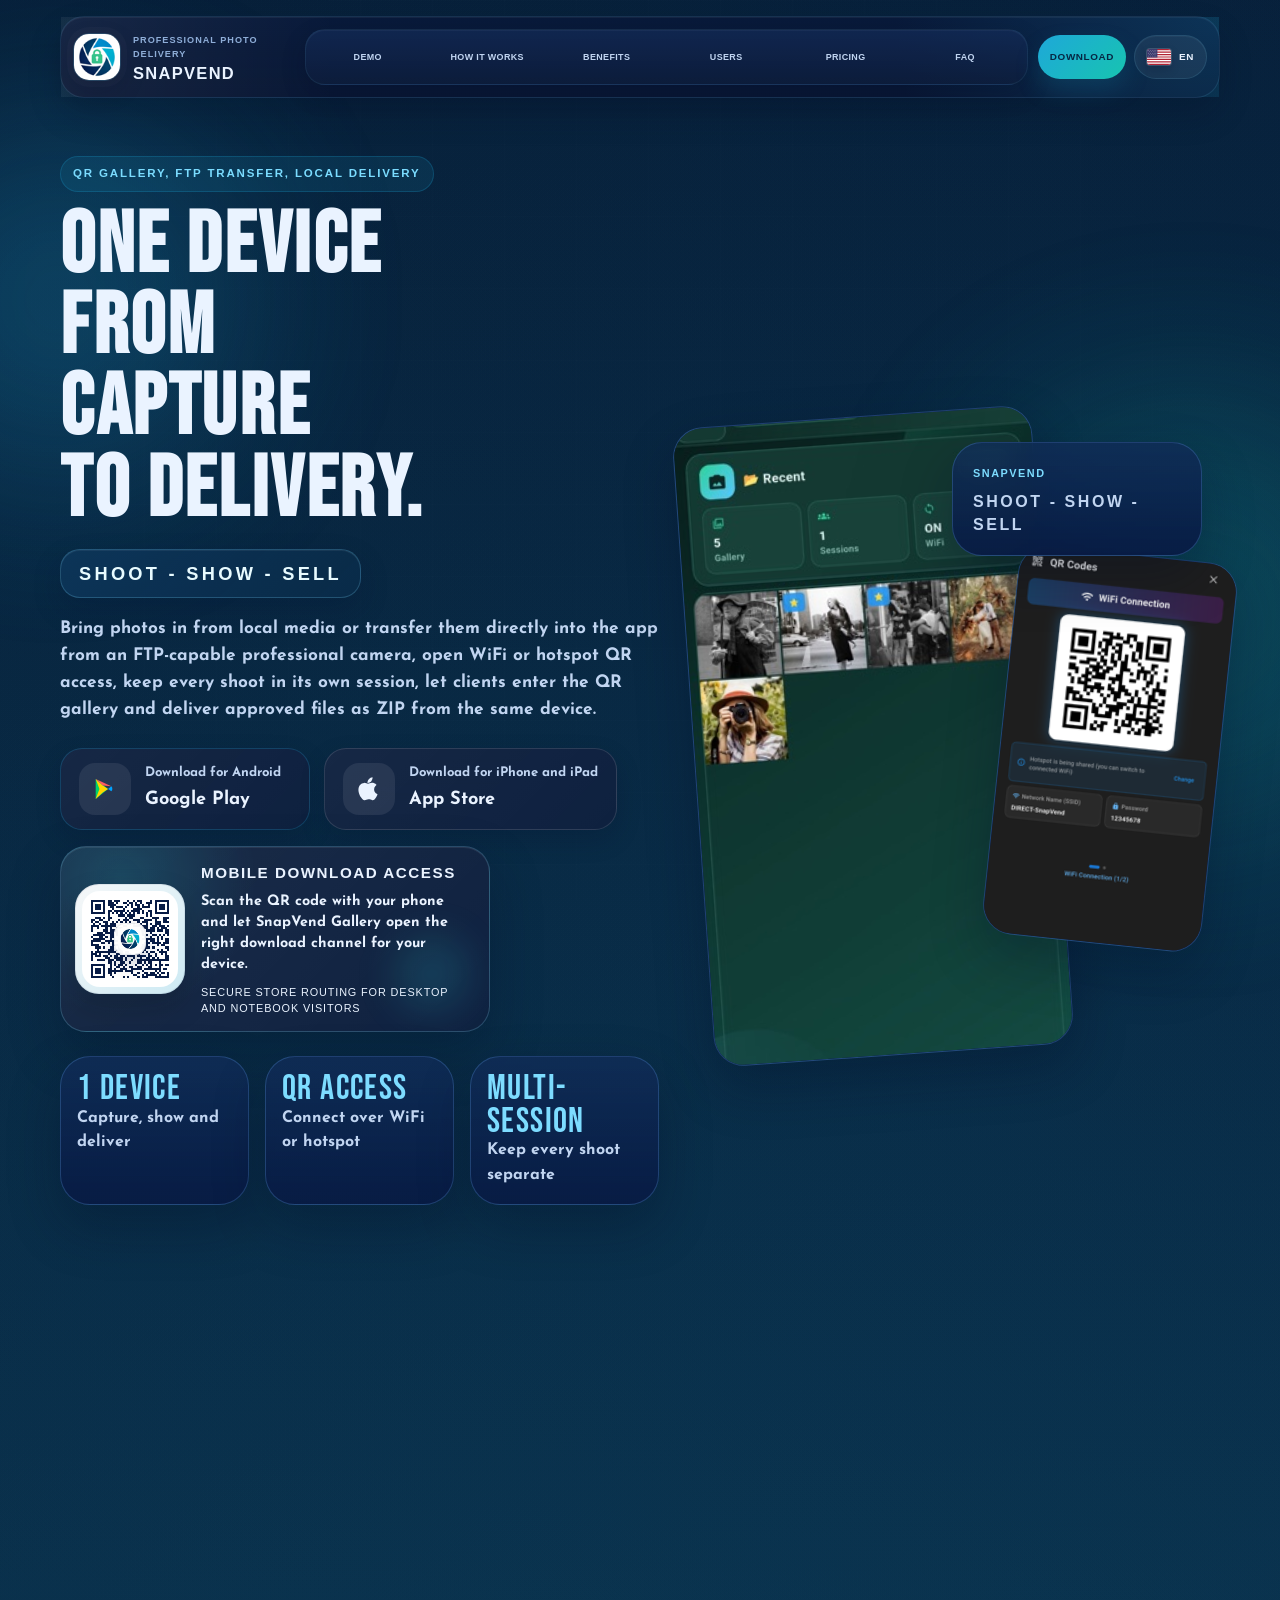
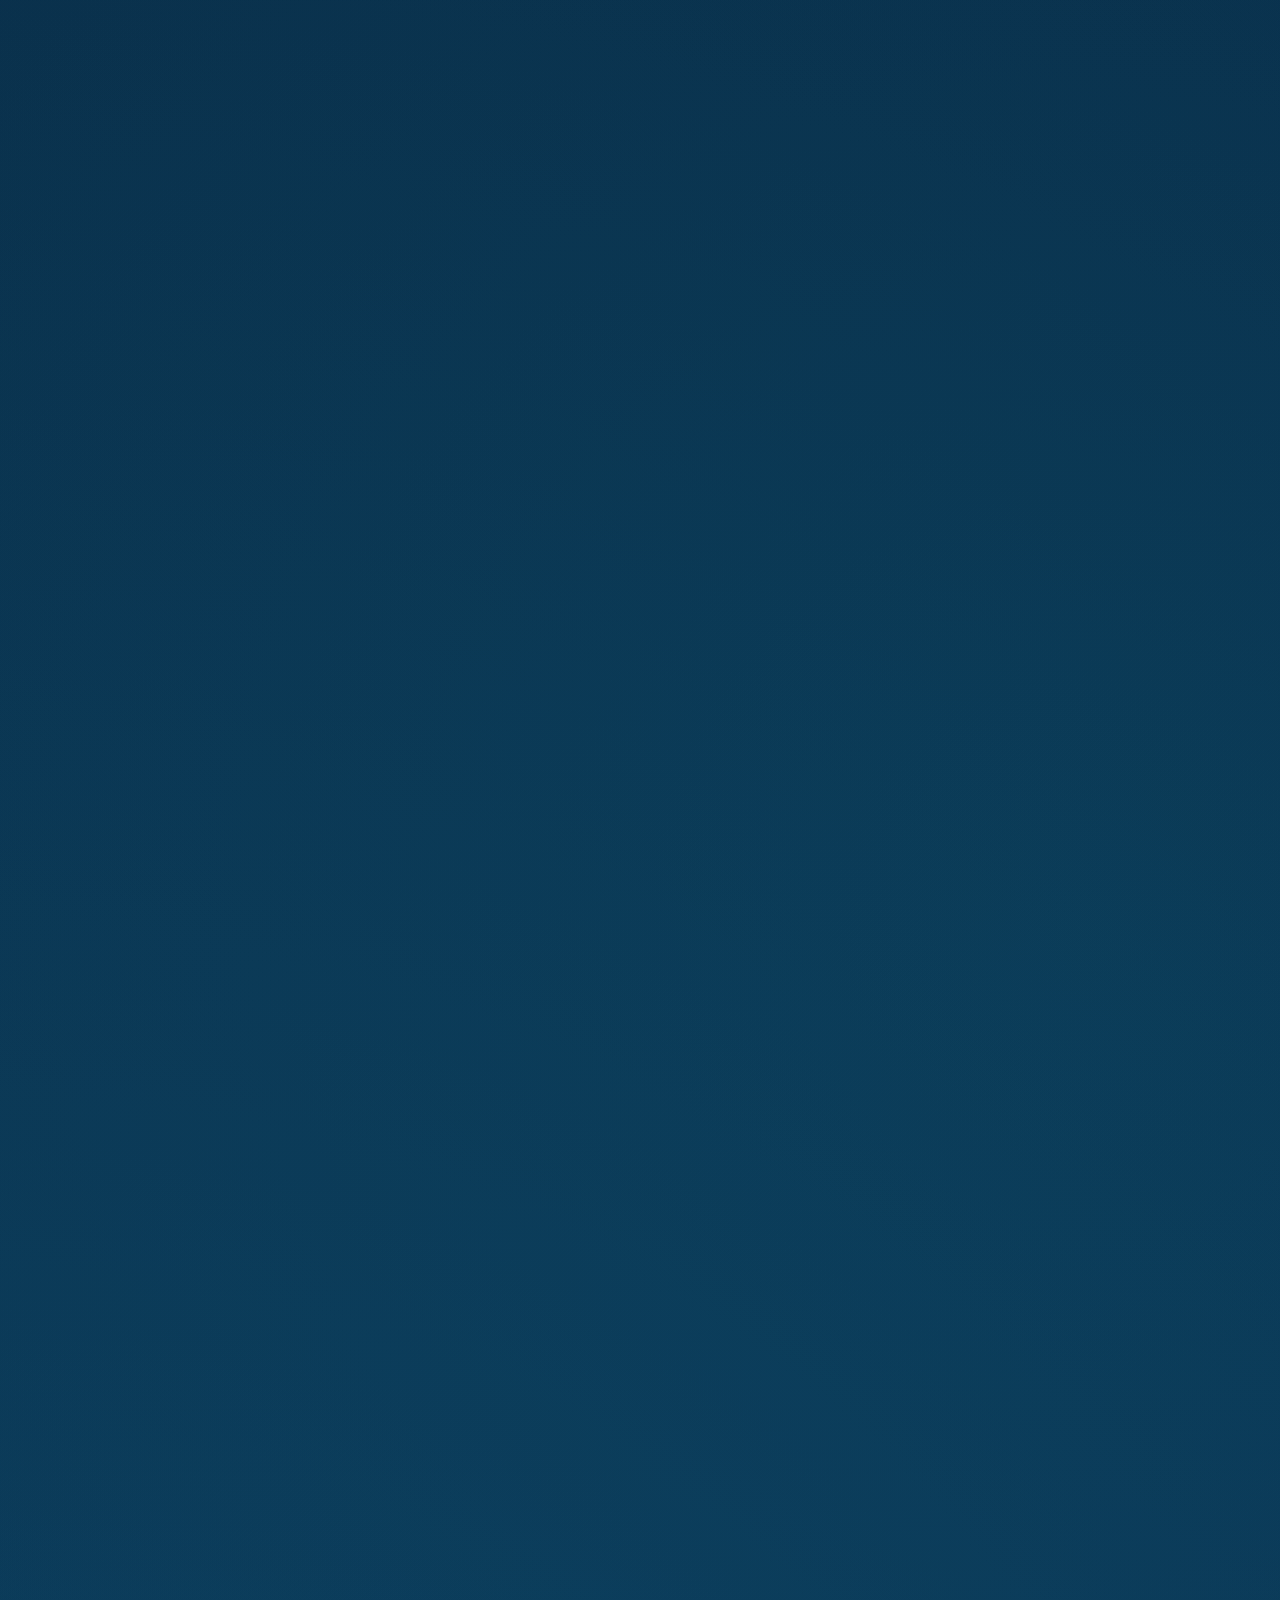
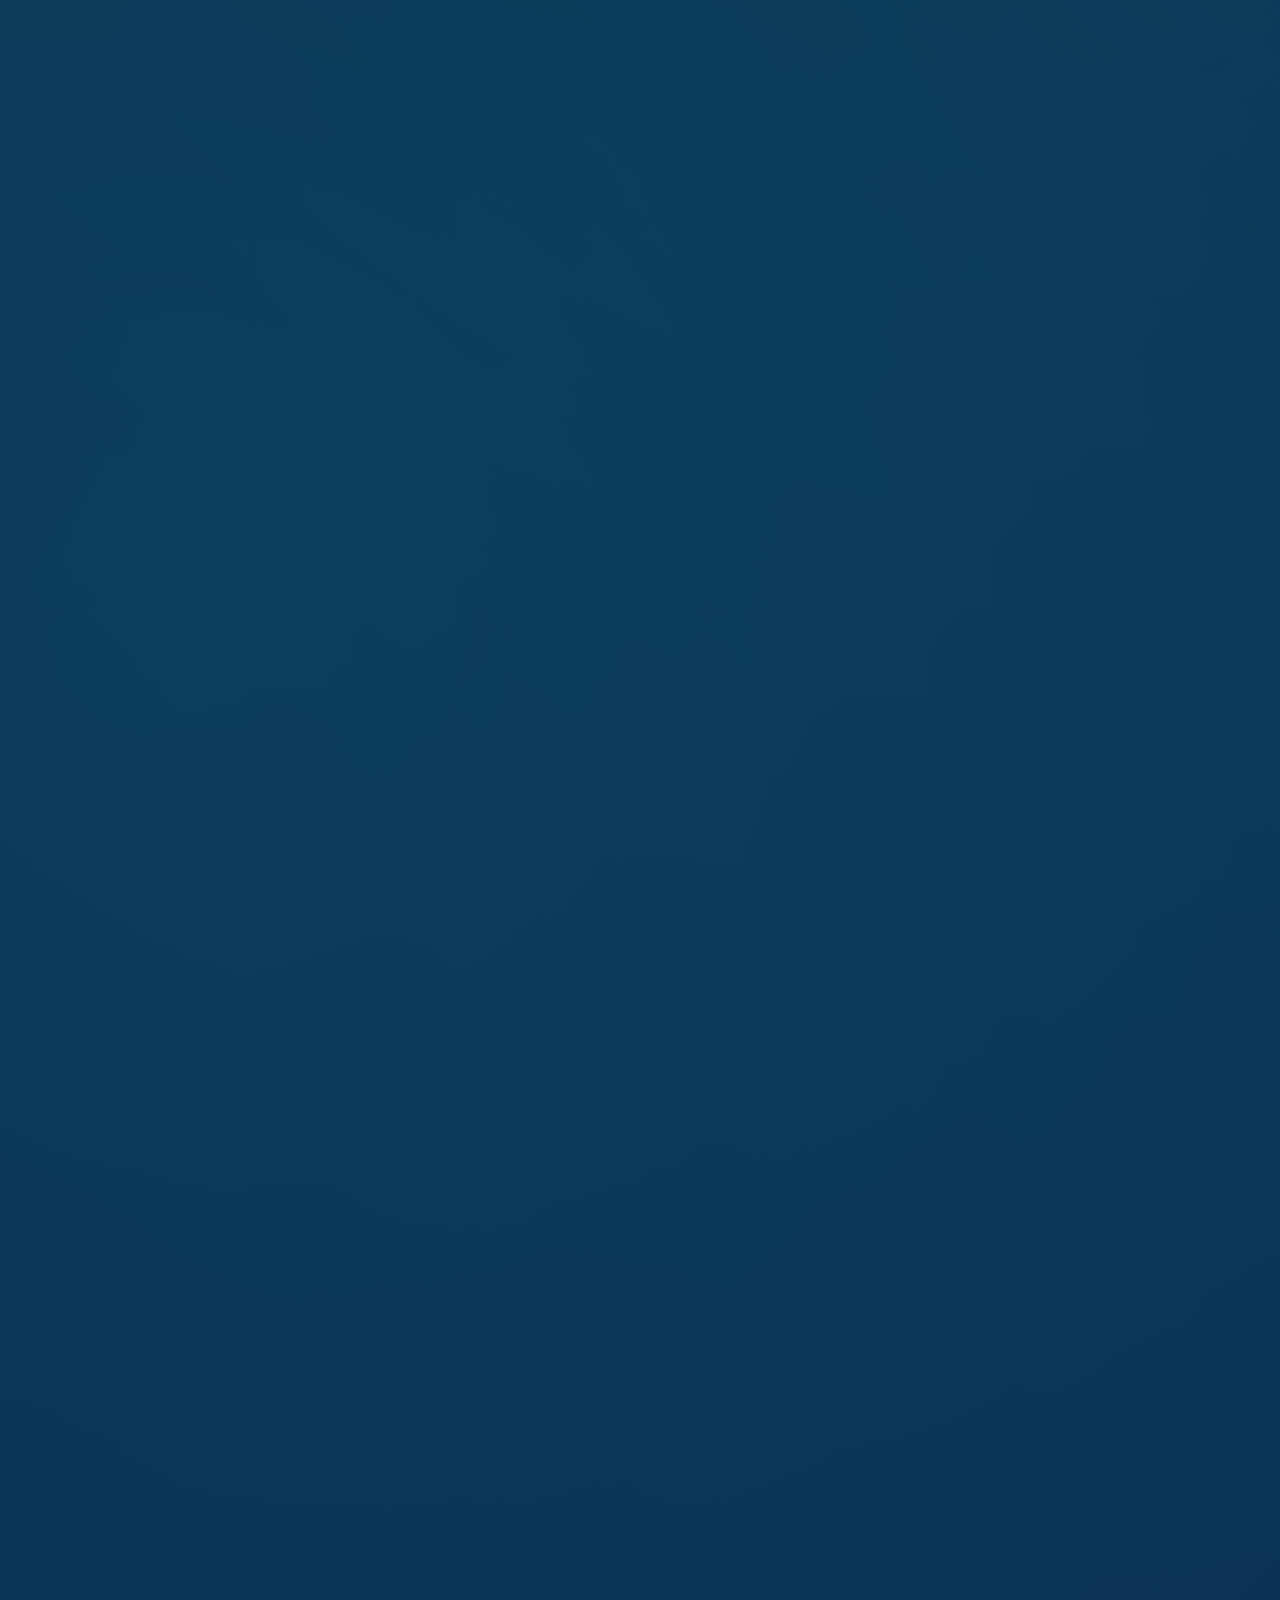
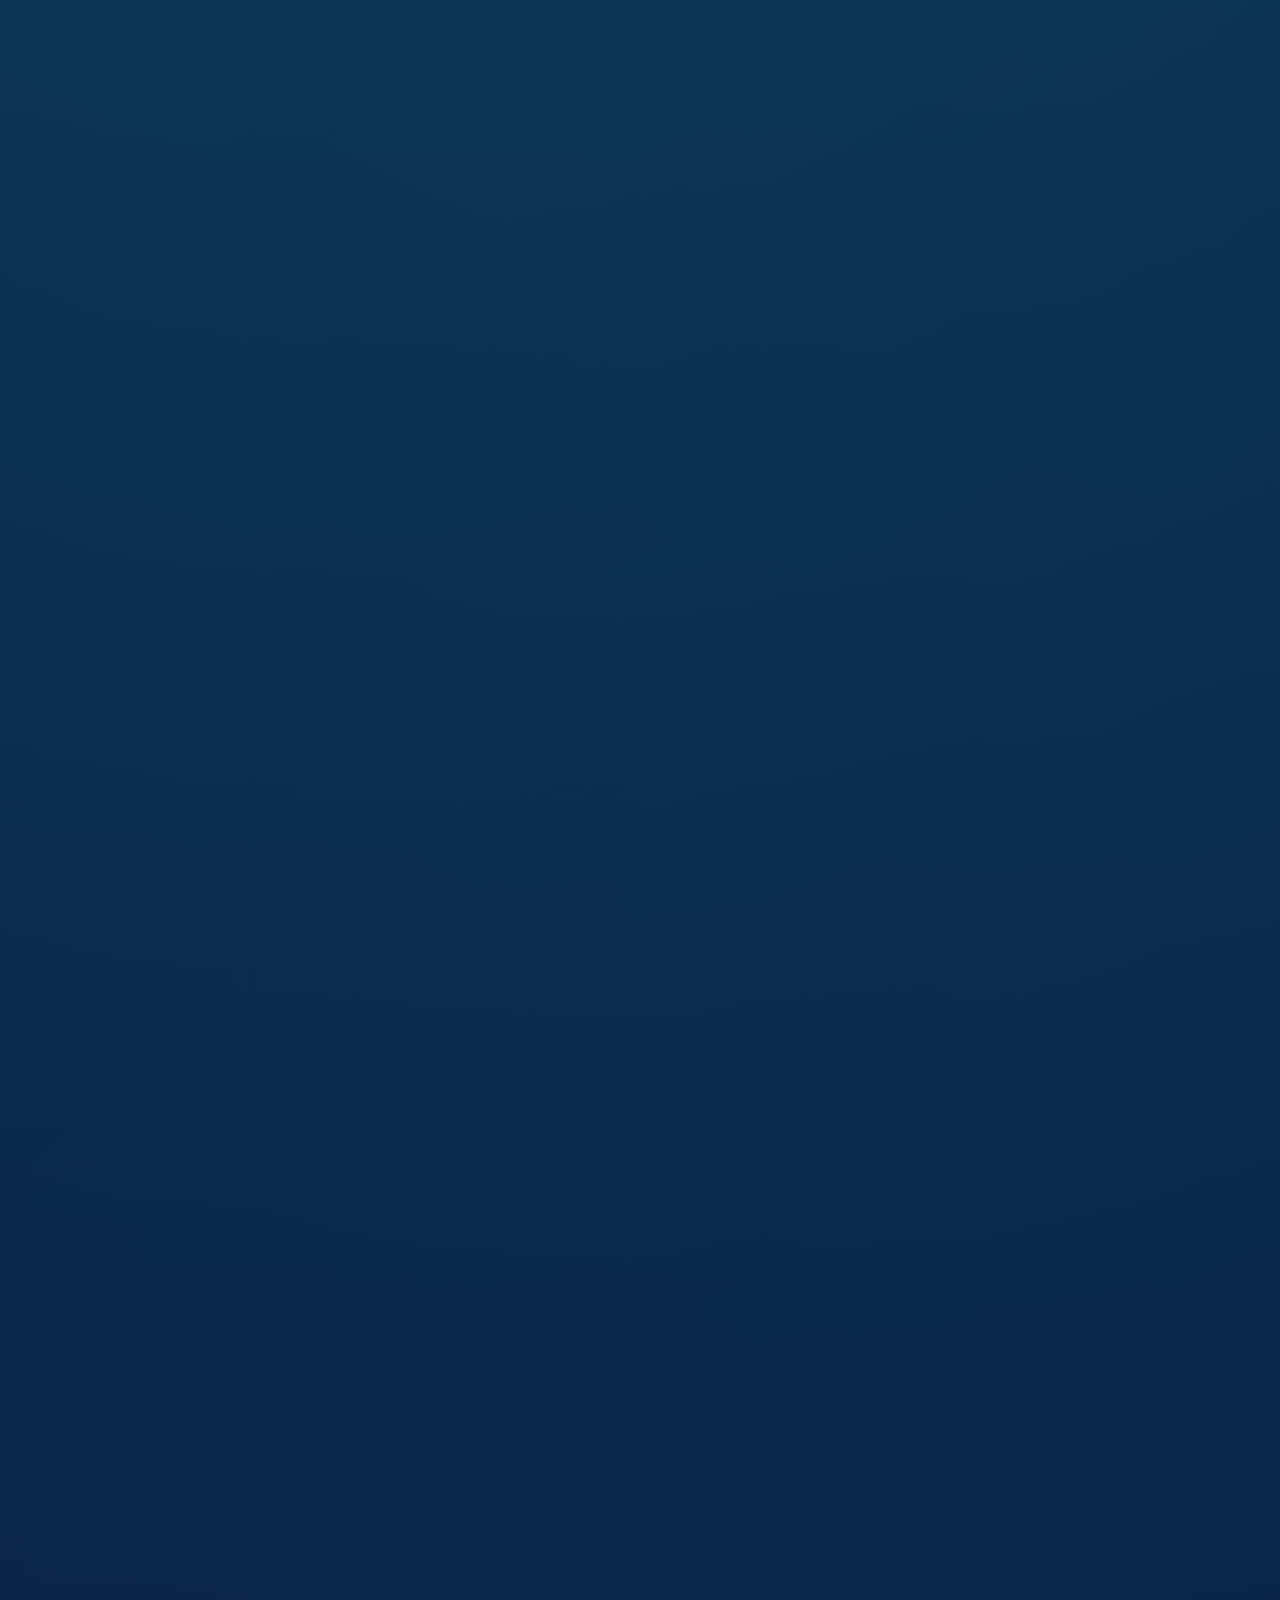
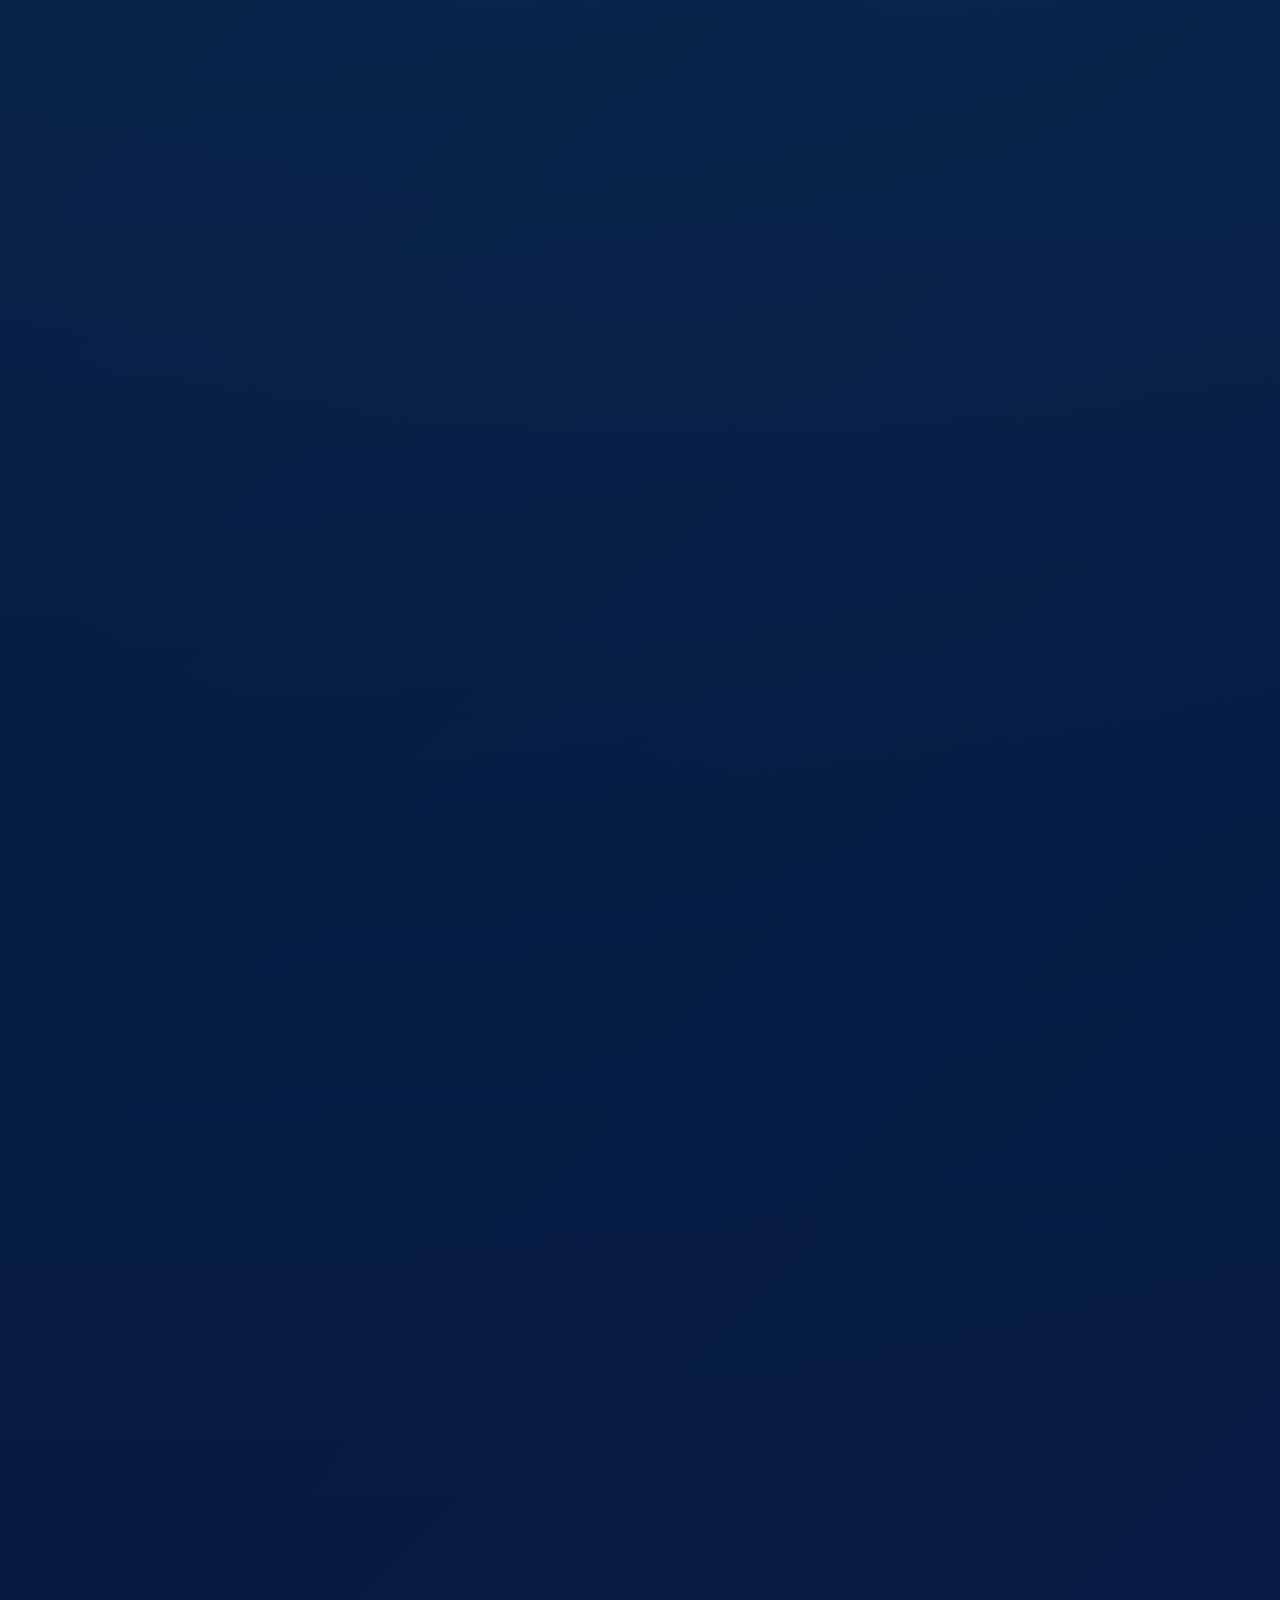
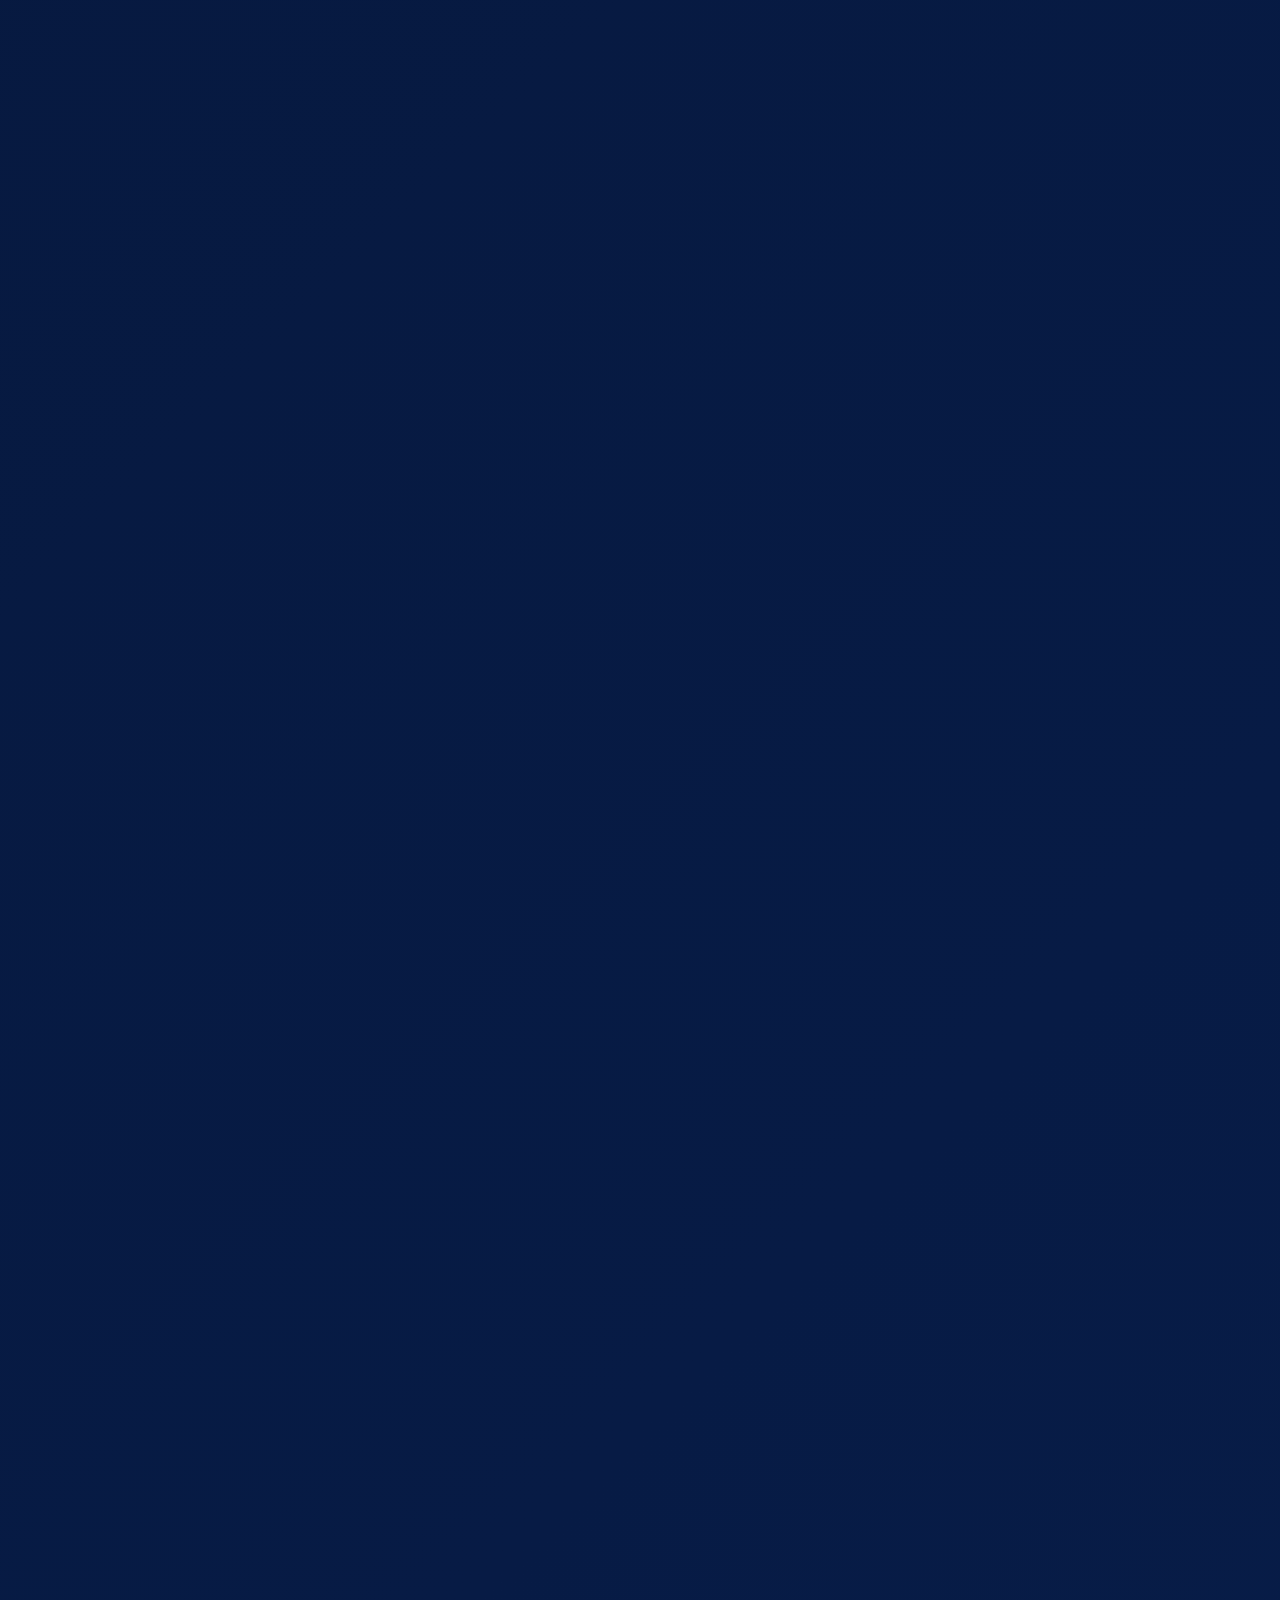
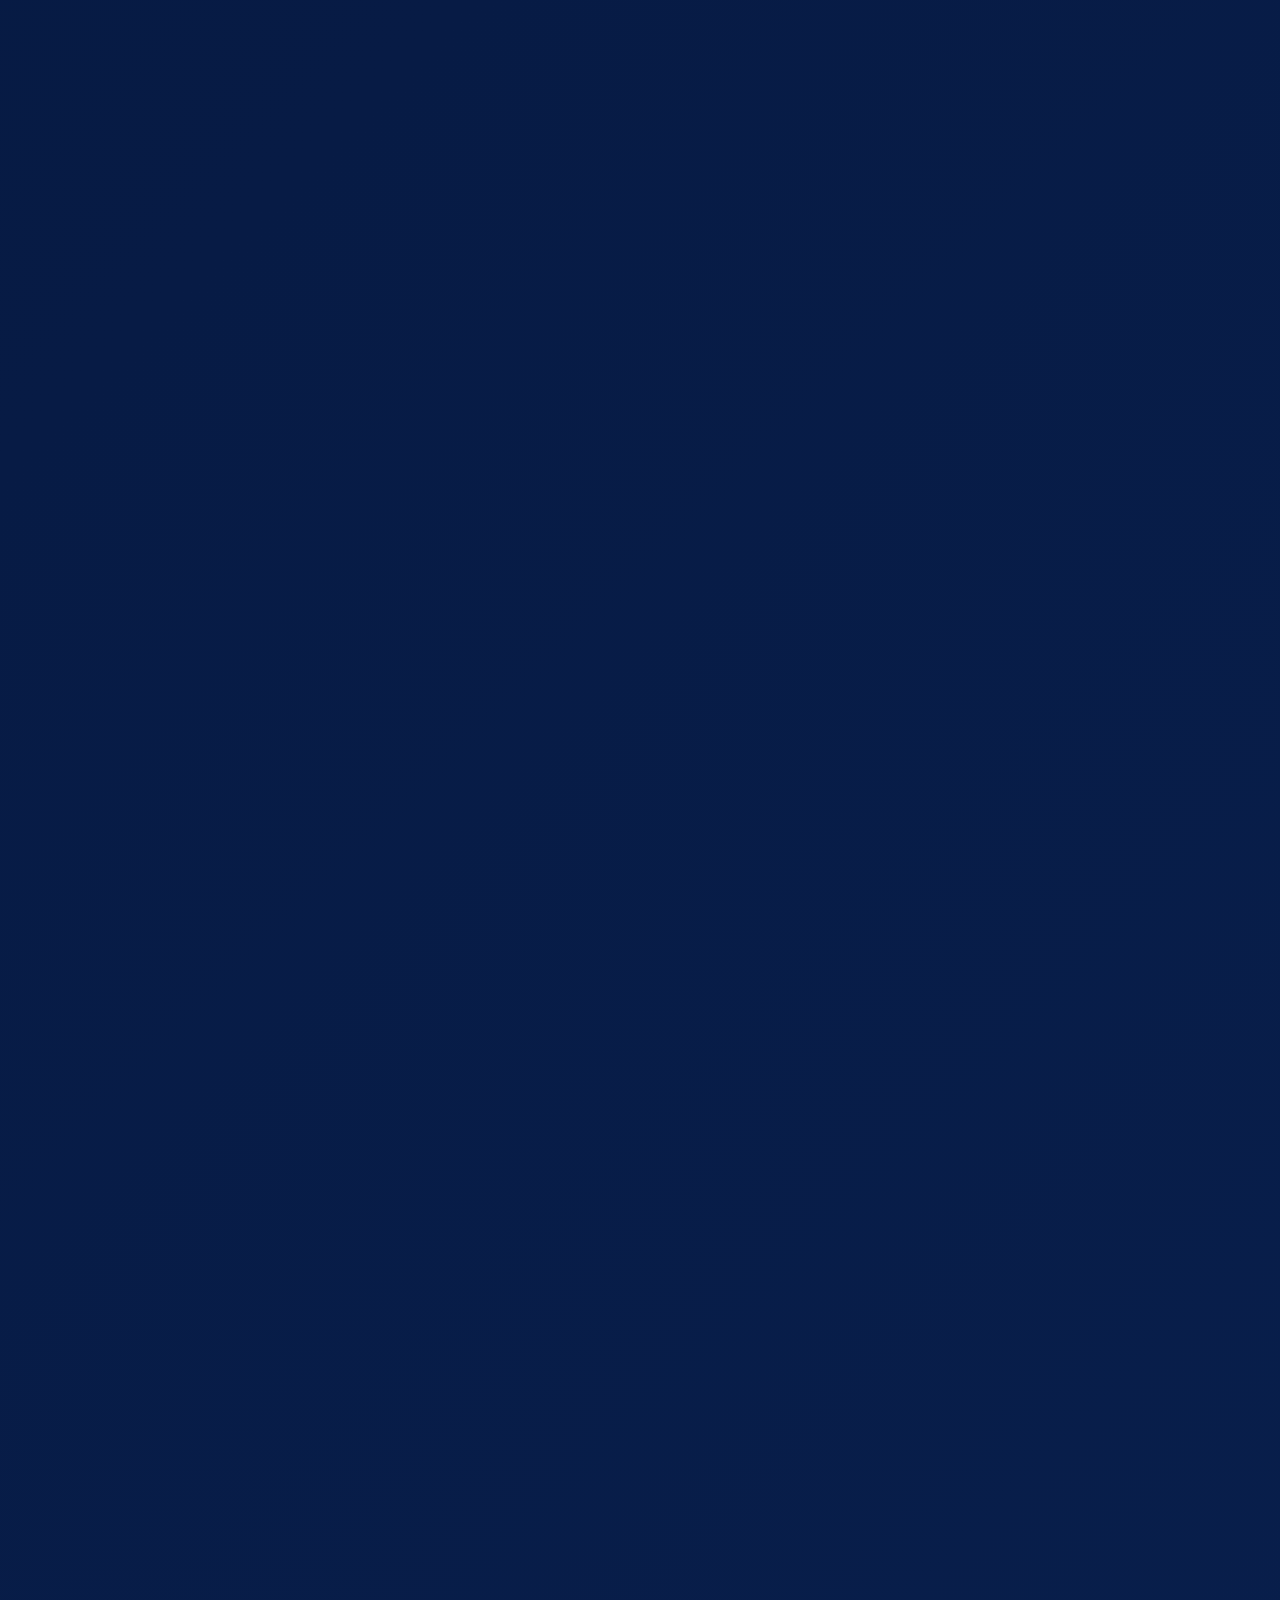
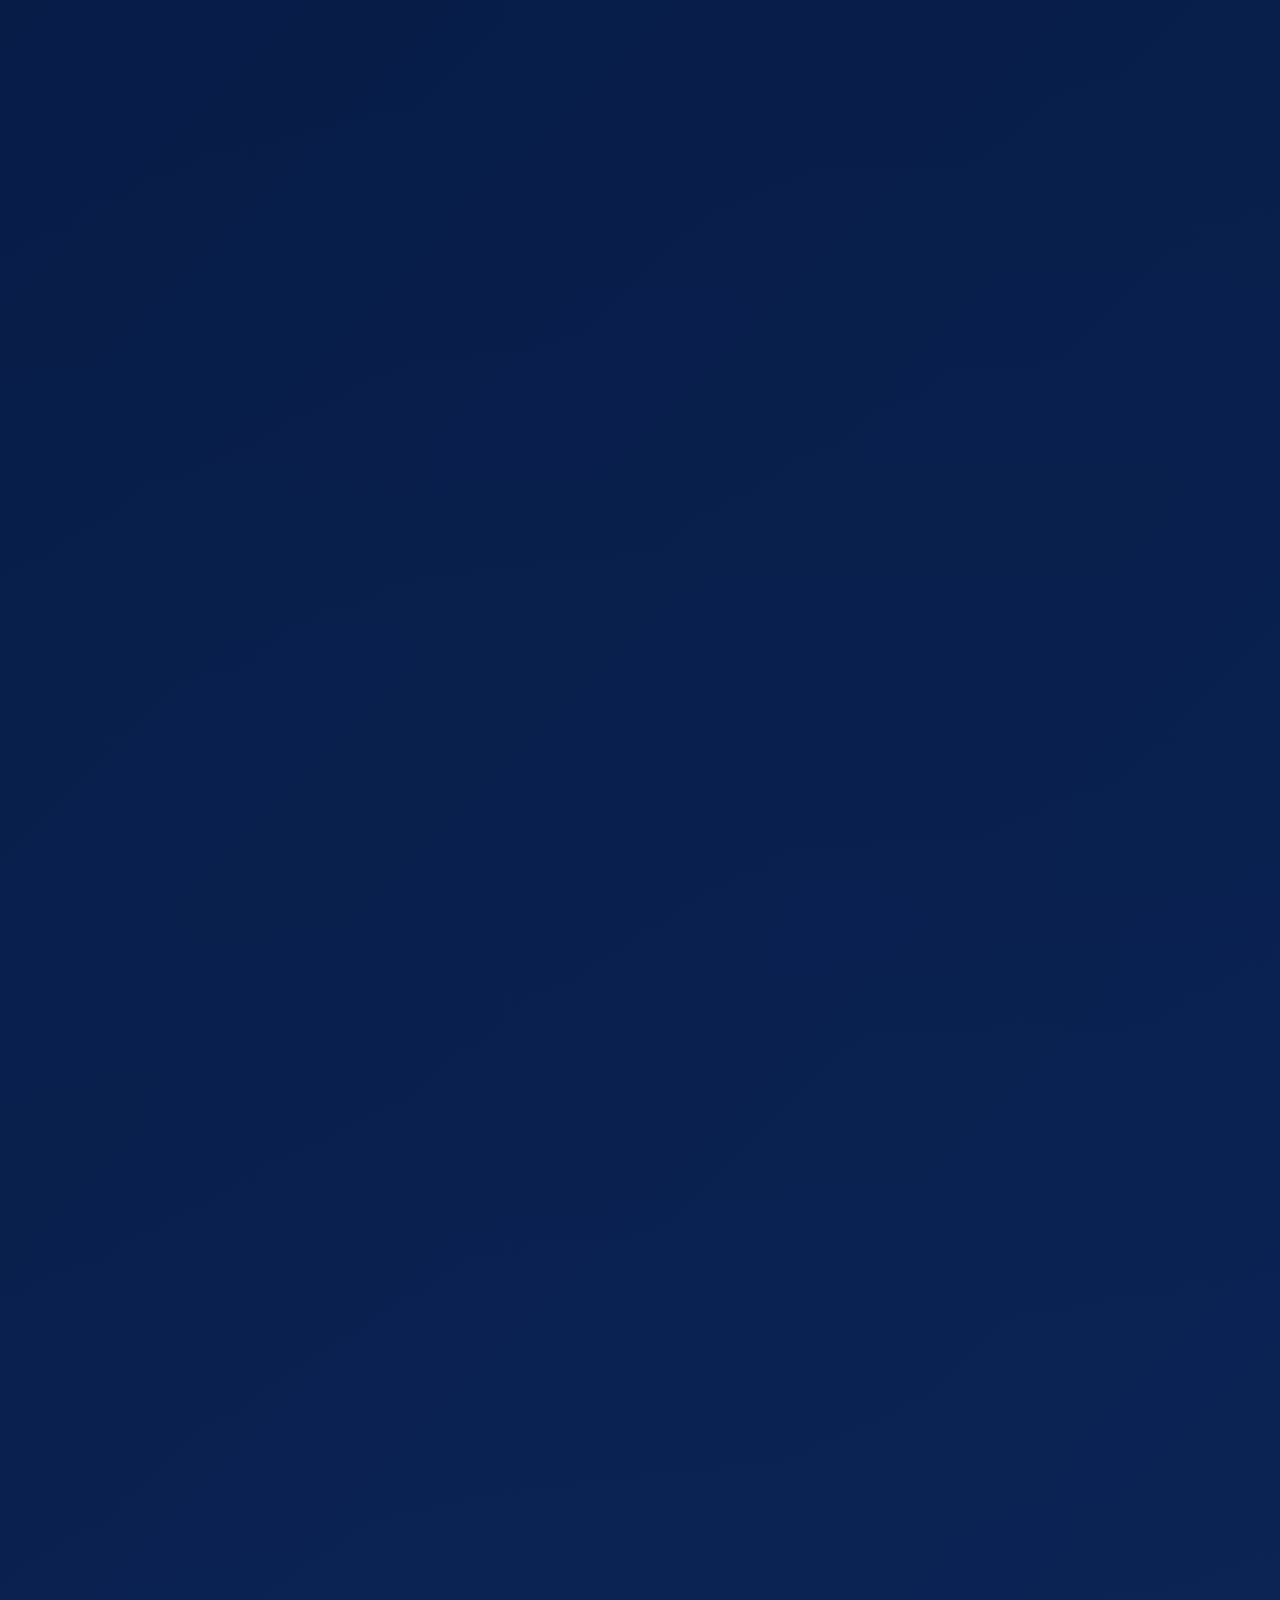
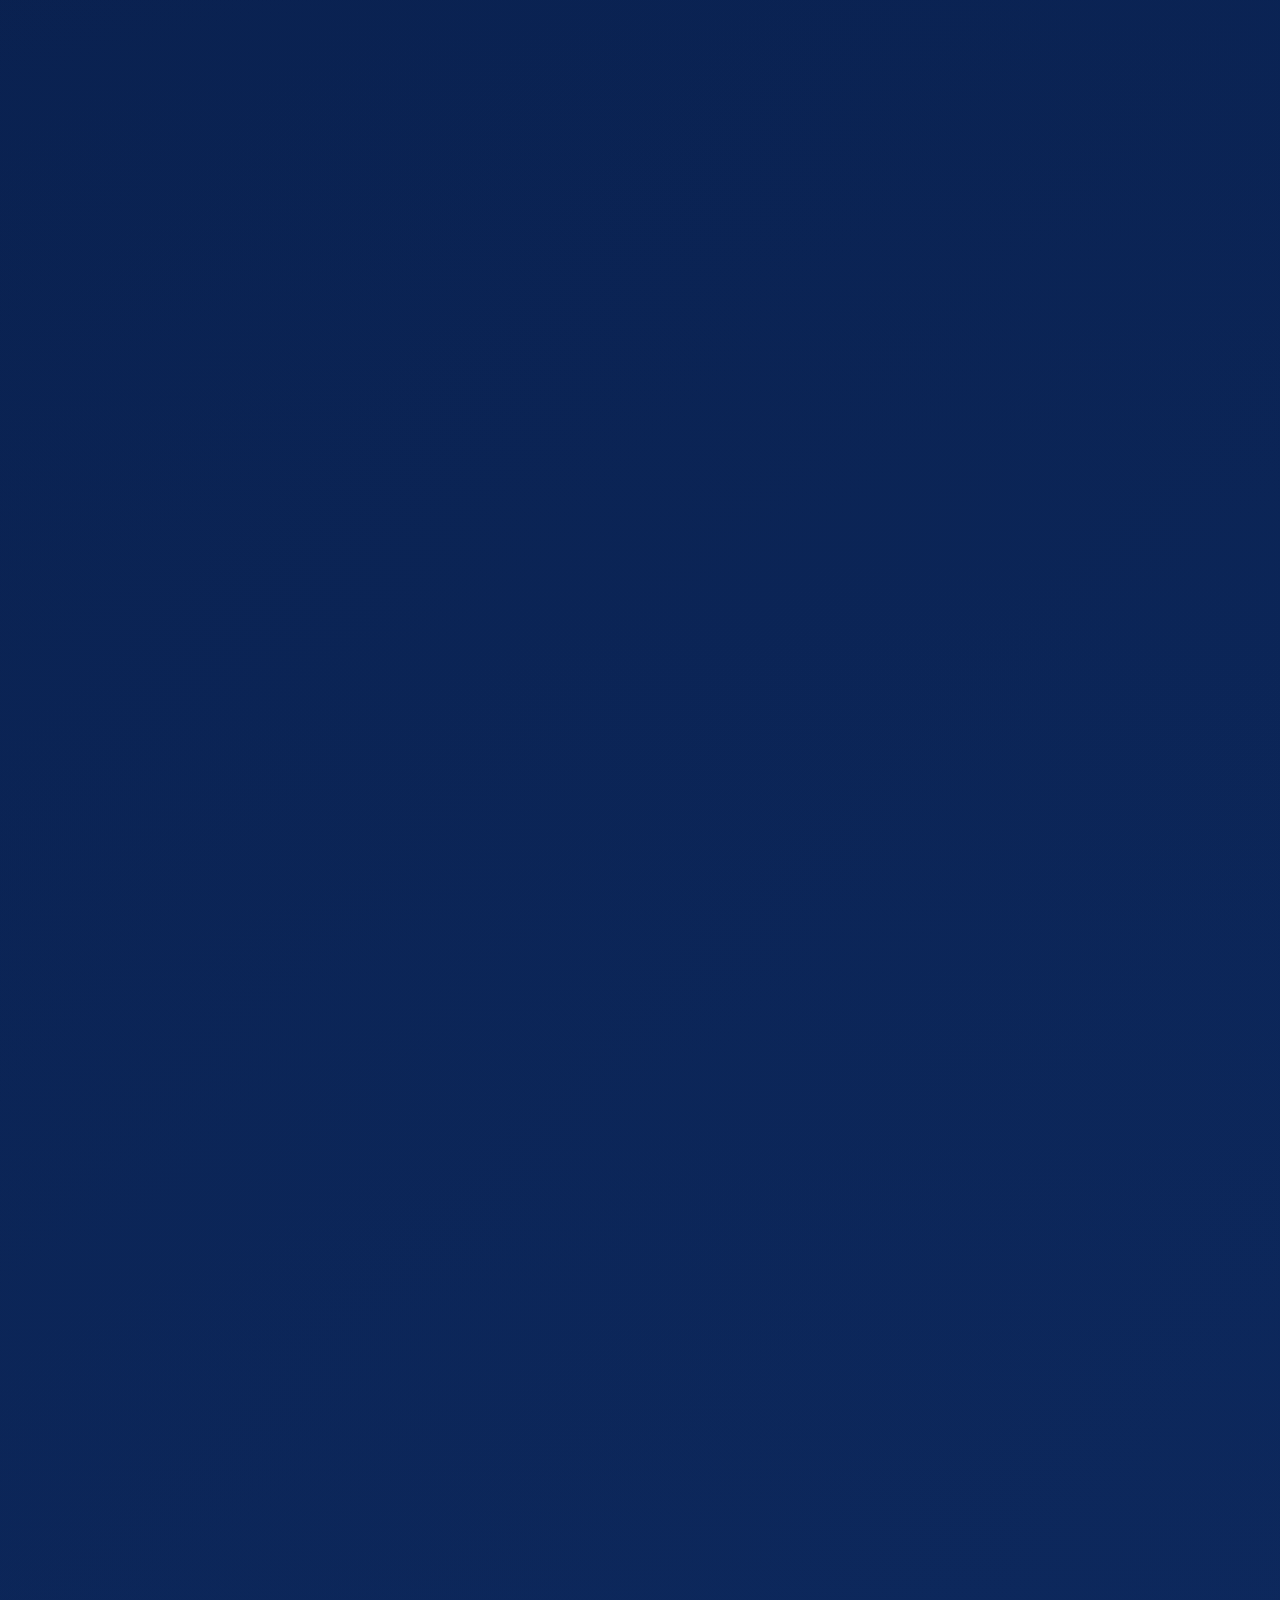
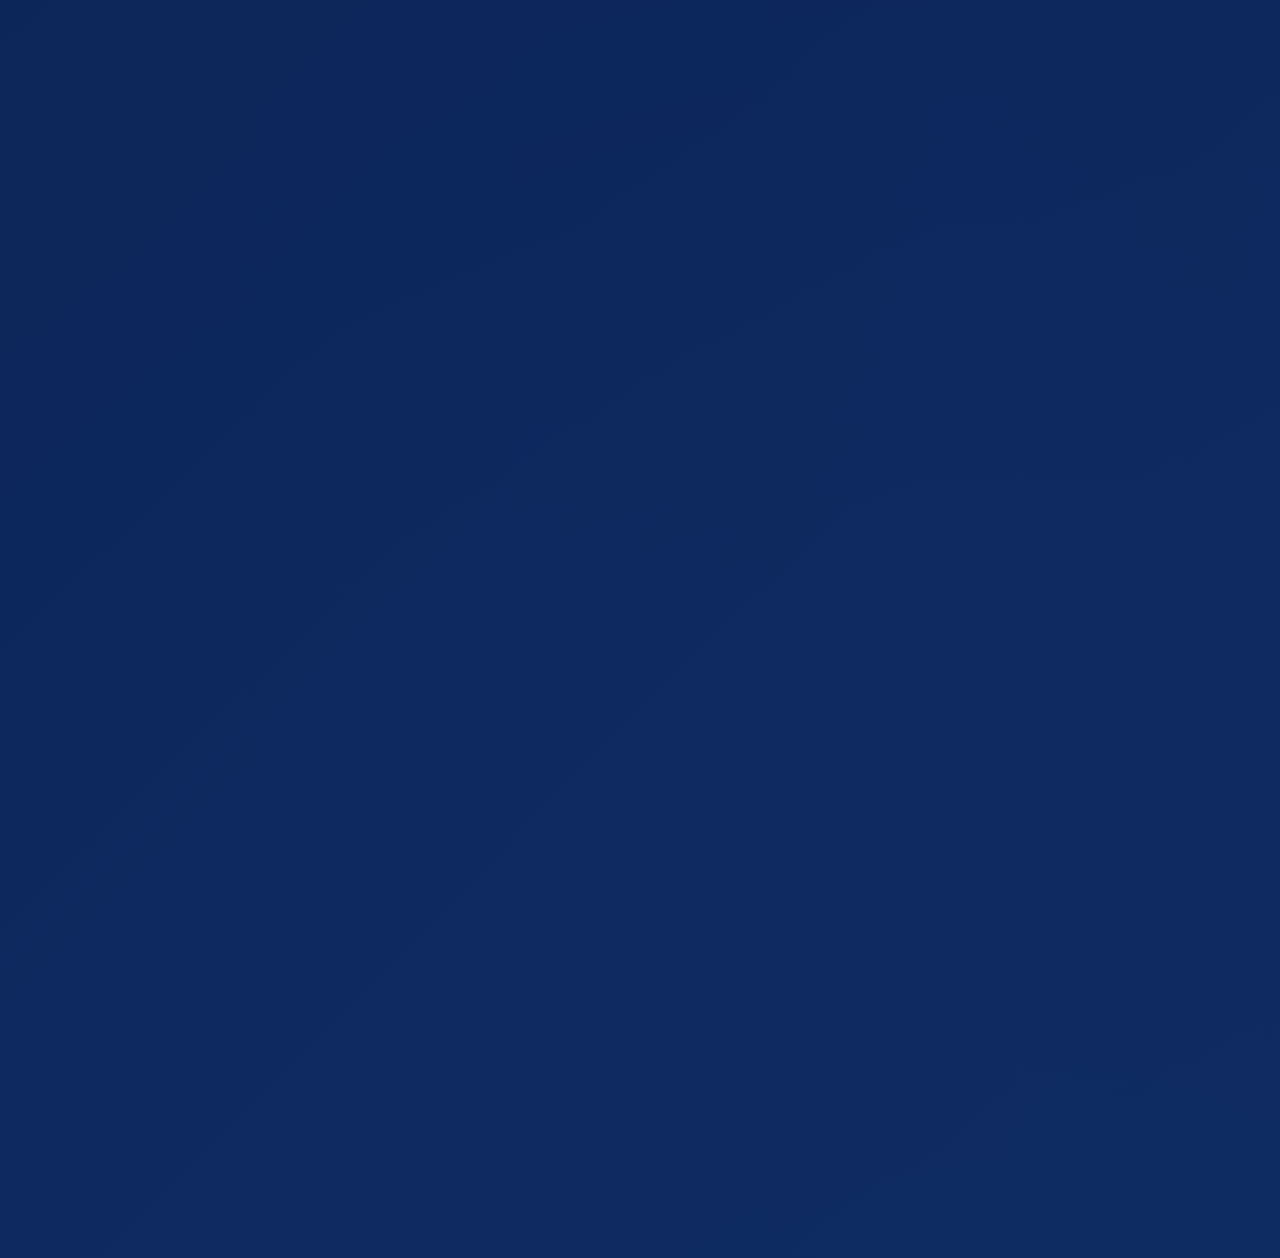
==== commit 54d64ac1: "Clarify free plan pricing" ====
--- a/index.html
+++ b/index.html
@@ -72,10 +72,10 @@
     <link rel="manifest" href="./manifest.webmanifest">
     <link rel="preload" href="./assets/fonts/BebasNeue-Regular.ttf" as="font" type="font/ttf" crossorigin>
     <link rel="preload" href="./assets/fonts/JosefinSans-Bold.ttf" as="font" type="font/ttf" crossorigin>
-    <link rel="stylesheet" href="./styles.css?v=20260512212900">
-    <script type="application/ld+json">{"@context":"https://schema.org","@graph":[{"@type":"Organization","@id":"https://snapvendgallery.com/#organization","name":"SnapVend Gallery","alternateName":["SnapVend","SnapVend QR Gallery","SnapVend Photo Delivery"],"description":"SnapVend Gallery, fotoğrafçıların QR galeri paylaşımı, FTP kamera aktarımı, müşteri seçimi ve ZIP teslim akışını tek telefon veya tablette yönetmesine yardımcı olur.","disambiguatingDescription":"SnapVend Gallery, snapvendgallery.com üzerinde yayınlanan fotoğrafçılar için QR galeri ve yerel fotoğraf teslim uygulamasıdır.","slogan":"Çek - Göster - Sat","url":"https://snapvendgallery.com/","logo":{"@type":"ImageObject","url":"https://snapvendgallery.com/assets/branding/snapvend_logo_square.png"},"image":"https://snapvendgallery.com/assets/branding/snapvend_logo_square.png","sameAs":["https://snapvendgallery.com/","https://play.google.com/store/apps/details?id=com.snapvend.gallery","https://apps.apple.com/us/app/snapvend-gallery/id6764613281"],"contactPoint":[{"@id":"https://snapvendgallery.com/#sales-contact"}]},{"@type":"ContactPoint","@id":"https://snapvendgallery.com/#sales-contact","contactType":"sales","email":"snapvendinfo@gmail.com","url":"mailto:snapvendinfo@gmail.com","availableLanguage":["Türkçe","İngilizce","İspanyolca","Fransızca","Almanca","İtalyanca","Portekizce","Rusça","Arapça","Hintçe","Japonca","Çince"]},{"@type":"WebSite","@id":"https://snapvendgallery.com/#website","url":"https://snapvendgallery.com/","name":"SnapVend Gallery","alternateName":"SnapVend","inLanguage":"tr","publisher":{"@id":"https://snapvendgallery.com/#organization"}},{"@type":"WebPage","@id":"https://snapvendgallery.com/#webpage","url":"https://snapvendgallery.com/","name":"SnapVend Gallery | Fotoğrafçılar İçin QR Galeri ve Yerel Teslim","description":"SnapVend Gallery, fotoğrafçıların QR galeri paylaşımı, FTP kamera aktarımı, müşteri seçimi ve ZIP teslim akışını tek telefon veya tablette yönetmesine yardımcı olur.","inLanguage":"tr","isPartOf":{"@id":"https://snapvendgallery.com/#website"},"about":{"@id":"https://snapvendgallery.com/#app"},"mainEntity":{"@id":"https://snapvendgallery.com/#app"},"primaryImageOfPage":{"@type":"ImageObject","url":"https://snapvendgallery.com/assets/branding/snapvend_logo_square.png"},"keywords":"SnapVend Gallery, SnapVend, snapvendgallery.com, SnapVend Gallery uygulaması, fotoğrafçılar için QR galeri uygulaması, fotoğraf teslim uygulaması, Çek - Göster - Sat, QR galeri, FTP aktarım, yerel teslim, QR, oturum ve teslim tek akışta, Klasik galeri paylaşımından daha kontrollü saha akışı, Profesyonel saha ekipleri için tasarlandı, SnapVend'in öne çıktığı saha akışları, İstek, talep ve iş birliği mesajlarını doğrudan bize gönderin, Çok dilli müşteri deneyimi ile daha anlaşılır akış, İlk teslim akışını dakikalar içinde kurun, Çekilen fotoğraf büyük ekrana düşer, satış akışı QR ile başlar, Canlı akış mantığı, Fotoğrafları profesyonel kameradan al, WiFi / erişim noktası QR bağlantısını başlat, Oturum galerisini QR ile aç, Yerel ödeme ve PAC onayı, ZIP teslim ve satış raporu, Müşteriye uygulama indirtmez, Oturum bazlı düzen kurar, Satış ve teslim tek cihazda kalır, Canlı çekim için operasyonel kontrol, Lisans ve cihaz kuralları net görünür, Etkinlik ve organizasyon ekranı, Düğünlerde baskı talebi, TV, tablet ve notebook uyumu, Kamera çeker, FTP ile uygulamaya gönderir., Yeni kareler canlı sunum ekranında anlık çoğalır., Müşteri QR kodu okutup fotoğrafını seçer., Satın alınan veya baskıya gönderilen fotoğraf canlı ekrandan düşer., Düğün ve etkinlik fotoğrafçıları, Stüdyo ve portre çekimleri, Okul, spor ve kurumsal işler, Sokak, turistik alan ve mobil portre çekimleri, Mobil teslim ekipleri, Web sitesi ve ilk yönlendirme, Galeri ve müşteri seçimi, Onay ve teslim akışı, Uygulamayı kur, Fotoğrafları alın, QR ile müşteriye göster, Onayla ve teslim et, Düğün ve davet seçimi, Düğün baskı listesi, Stüdyo seçim masası, Okul ve spor oturumları, Sokak ve turistik alan portre satışı, Kurumsal etkinlik standı, Düğün baskı ve teslim ekipleri, Hızlı teslim ekipleri, Markalı deneyim arayan stüdyolar, Yerel ağ ile çalışan operasyonlar, Çoklu oturum yöneten ekipler, Sınırsız günlük teslim, Sınırsız canlı sunum ve büyük ekran satış vitrini, Sınırsız baskı kuyruğu / baskı sipariş listesi, Detaylı satış, indirme ve dönüşüm raporları, Ödeme/PAC onayı ve ZIP teslim akışı, 1 telefon + 1 tablet aktivasyonu, Özel işletme adı, logo ve ZIP dosya adı, Satın alma geri yükleme ve abonelik yönetimi, Aylık Premium’daki tüm operasyon özellikleri, 12 aylık kullanımda daha avantajlı toplam maliyet, Doğrulanmış lisansla 14 gün offline erişim penceresi, Yoğun düğün, etkinlik ve saha ekipleri için sürdürülebilir kullanım, Canlı sunum, baskı kuyruğu ve raporları yıl boyu limitsiz kullanma, Marka ve teslim akışı üzerinde tam kontrol, QR erişim, oturum, ödeme ve teslim tek akışta ilerler., Düğün, etkinlik, stüdyo ve mobil portre satışına uyum sağlar., Yerel ağ mantığı sayesinde hızlı, kontrollü ve internete daha az bağımlı çalışır., Genel Bilgi, Demo Talebi, Fiyatlandırma, İş Ortaklığı, Özel Talep","hasPart":[{"@id":"https://snapvendgallery.com/#audience"},{"@id":"https://snapvendgallery.com/#language-support-benefits"},{"@id":"https://snapvendgallery.com/#why-snapvend"},{"@id":"https://snapvendgallery.com/#live-presentation"},{"@id":"https://snapvendgallery.com/#quick-start"},{"@id":"https://snapvendgallery.com/#use-cases"},{"@id":"https://snapvendgallery.com/#reference-profiles"},{"@id":"https://snapvendgallery.com/#faq"},{"@id":"https://snapvendgallery.com/#contact-page"},{"@id":"https://snapvendgallery.com/#contact-topics"},{"@id":"https://snapvendgallery.com/#why-snapvend-points"},{"@id":"https://snapvendgallery.com/#supported-languages"}]},{"@type":"SoftwareApplication","@id":"https://snapvendgallery.com/#app","name":"SnapVend Gallery","alternateName":["SnapVend","SnapVend QR Gallery","SnapVend Photographer Gallery"],"description":"SnapVend Gallery, fotoğrafçıların QR galeri paylaşımı, FTP kamera aktarımı, müşteri seçimi ve ZIP teslim akışını tek telefon veya tablette yönetmesine yardımcı olur.","disambiguatingDescription":"SnapVend Gallery, fotoğrafçılar için mobil QR galeri, FTP kamera aktarımı ve yerel ZIP teslim uygulamasıdır.","applicationCategory":"BusinessApplication","applicationSubCategory":"Fotoğraf akışı, baskı yönetimi ve teslim","applicationSuite":"SnapVend Gallery","identifier":"com.snapvend.gallery","operatingSystem":"ANDROID, IOS","inLanguage":"tr","availableLanguage":["Türkçe","İngilizce","İspanyolca","Fransızca","Almanca","İtalyanca","Portekizce","Rusça","Arapça","Hintçe","Japonca","Çince"],"url":"https://snapvendgallery.com/","mainEntityOfPage":"https://snapvendgallery.com/","image":"https://snapvendgallery.com/assets/branding/snapvend_logo_square.png","screenshot":["https://snapvendgallery.com/assets/marketing/google_play/web/01_gallery_dashboard_hero.jpg","https://snapvendgallery.com/assets/marketing/google_play/web/02_session_qr_access_hero.png","https://snapvendgallery.com/assets/marketing/google_play/web/05_ftp_server_settings_web.png","https://snapvendgallery.com/assets/marketing/google_play/web/01_gallery_dashboard_web.png","https://snapvendgallery.com/assets/marketing/google_play/web/03_browser_gallery_selection_web.png","https://snapvendgallery.com/assets/marketing/google_play/web/06_customer_gallery_selection_tr_web.png","https://snapvendgallery.com/assets/marketing/google_play/web/04_payment_approval_flow_web.png","https://snapvendgallery.com/assets/marketing/google_play/web/07_reports_dashboard_web.png"],"keywords":"SnapVend Gallery, SnapVend, snapvendgallery.com, SnapVend Gallery uygulaması, fotoğrafçılar için QR galeri uygulaması, fotoğraf teslim uygulaması, Çek - Göster - Sat, QR galeri, FTP aktarım, yerel teslim, QR, oturum ve teslim tek akışta, Klasik galeri paylaşımından daha kontrollü saha akışı, Profesyonel saha ekipleri için tasarlandı, SnapVend'in öne çıktığı saha akışları, İstek, talep ve iş birliği mesajlarını doğrudan bize gönderin, Çok dilli müşteri deneyimi ile daha anlaşılır akış, İlk teslim akışını dakikalar içinde kurun, Çekilen fotoğraf büyük ekrana düşer, satış akışı QR ile başlar, Canlı akış mantığı, Fotoğrafları profesyonel kameradan al, WiFi / erişim noktası QR bağlantısını başlat, Oturum galerisini QR ile aç, Yerel ödeme ve PAC onayı, ZIP teslim ve satış raporu, Müşteriye uygulama indirtmez, Oturum bazlı düzen kurar, Satış ve teslim tek cihazda kalır, Canlı çekim için operasyonel kontrol, Lisans ve cihaz kuralları net görünür, Etkinlik ve organizasyon ekranı, Düğünlerde baskı talebi, TV, tablet ve notebook uyumu, Kamera çeker, FTP ile uygulamaya gönderir., Yeni kareler canlı sunum ekranında anlık çoğalır., Müşteri QR kodu okutup fotoğrafını seçer., Satın alınan veya baskıya gönderilen fotoğraf canlı ekrandan düşer., Düğün ve etkinlik fotoğrafçıları, Stüdyo ve portre çekimleri, Okul, spor ve kurumsal işler, Sokak, turistik alan ve mobil portre çekimleri, Mobil teslim ekipleri, Web sitesi ve ilk yönlendirme, Galeri ve müşteri seçimi, Onay ve teslim akışı, Uygulamayı kur, Fotoğrafları alın, QR ile müşteriye göster, Onayla ve teslim et, Düğün ve davet seçimi, Düğün baskı listesi, Stüdyo seçim masası, Okul ve spor oturumları, Sokak ve turistik alan portre satışı, Kurumsal etkinlik standı, Düğün baskı ve teslim ekipleri, Hızlı teslim ekipleri, Markalı deneyim arayan stüdyolar, Yerel ağ ile çalışan operasyonlar, Çoklu oturum yöneten ekipler, Sınırsız günlük teslim, Sınırsız canlı sunum ve büyük ekran satış vitrini, Sınırsız baskı kuyruğu / baskı sipariş listesi, Detaylı satış, indirme ve dönüşüm raporları, Ödeme/PAC onayı ve ZIP teslim akışı, 1 telefon + 1 tablet aktivasyonu, Özel işletme adı, logo ve ZIP dosya adı, Satın alma geri yükleme ve abonelik yönetimi, Aylık Premium’daki tüm operasyon özellikleri, 12 aylık kullanımda daha avantajlı toplam maliyet, Doğrulanmış lisansla 14 gün offline erişim penceresi, Yoğun düğün, etkinlik ve saha ekipleri için sürdürülebilir kullanım, Canlı sunum, baskı kuyruğu ve raporları yıl boyu limitsiz kullanma, Marka ve teslim akışı üzerinde tam kontrol, QR erişim, oturum, ödeme ve teslim tek akışta ilerler., Düğün, etkinlik, stüdyo ve mobil portre satışına uyum sağlar., Yerel ağ mantığı sayesinde hızlı, kontrollü ve internete daha az bağımlı çalışır., Genel Bilgi, Demo Talebi, Fiyatlandırma, İş Ortaklığı, Özel Talep","brand":{"@type":"Brand","name":"SnapVend Gallery","alternateName":"SnapVend"},"publisher":{"@id":"https://snapvendgallery.com/#organization"},"isAccessibleForFree":true,"featureList":["Fotoğrafları profesyonel kameradan al","WiFi / erişim noktası QR bağlantısını başlat","Oturum galerisini QR ile aç","Yerel ödeme ve PAC onayı","ZIP teslim ve satış raporu","Müşteriye uygulama indirtmez","Oturum bazlı düzen kurar","Satış ve teslim tek cihazda kalır","Canlı çekim için operasyonel kontrol","Lisans ve cihaz kuralları net görünür","Etkinlik ve organizasyon ekranı","Düğünlerde baskı talebi","TV, tablet ve notebook uyumu","Kamera çeker, FTP ile uygulamaya gönderir.","Yeni kareler canlı sunum ekranında anlık çoğalır.","Müşteri QR kodu okutup fotoğrafını seçer.","Satın alınan veya baskıya gönderilen fotoğraf canlı ekrandan düşer.","Uygulamayı kur","Fotoğrafları alın","QR ile müşteriye göster","Onayla ve teslim et","Sınırsız günlük teslim","Sınırsız canlı sunum ve büyük ekran satış vitrini","Sınırsız baskı kuyruğu / baskı sipariş listesi","Detaylı satış, indirme ve dönüşüm raporları","Ödeme/PAC onayı ve ZIP teslim akışı","1 telefon + 1 tablet aktivasyonu","Özel işletme adı, logo ve ZIP dosya adı","Satın alma geri yükleme ve abonelik yönetimi","Aylık Premium’daki tüm operasyon özellikleri","12 aylık kullanımda daha avantajlı toplam maliyet","Doğrulanmış lisansla 14 gün offline erişim penceresi","Yoğun düğün, etkinlik ve saha ekipleri için sürdürülebilir kullanım","Canlı sunum, baskı kuyruğu ve raporları yıl boyu limitsiz kullanma","Marka ve teslim akışı üzerinde tam kontrol","Web sitesi ve ilk yönlendirme","Galeri ve müşteri seçimi","Onay ve teslim akışı","Düğün ve davet seçimi","Düğün baskı listesi"],"additionalProperty":[{"@type":"PropertyValue","name":"Desteklenen Diller","value":"Türkçe, İngilizce, İspanyolca, Fransızca, Almanca, İtalyanca, Portekizce, Rusça, Arapça, Hintçe, Japonca, Çince"},{"@type":"PropertyValue","name":"Yerellestirilmis musteri akisi kapsami","value":"Çok dilli müşteri deneyimi ile daha anlaşılır akış"},{"@type":"PropertyValue","name":"SnapVend farkı","value":"QR erişim, oturum, ödeme ve teslim tek akışta ilerler. | Düğün, etkinlik, stüdyo ve mobil portre satışına uyum sağlar. | Yerel ağ mantığı sayesinde hızlı, kontrollü ve internete daha az bağımlı çalışır."},{"@type":"PropertyValue","name":"Canlı akış mantığı","value":"Kamera çeker, FTP ile uygulamaya gönderir. | Yeni kareler canlı sunum ekranında anlık çoğalır. | Müşteri QR kodu okutup fotoğrafını seçer. | Satın alınan veya baskıya gönderilen fotoğraf canlı ekrandan düşer."},{"@type":"PropertyValue","name":"Premium (Aylık)","value":"Premium; sınırsız teslim, canlı sunum, baskı kuyruğu, detaylı raporlar, ödeme/PAC onayı, markalı ZIP teslimi ve 1 telefon + 1 tablet aktivasyonunu tek lisans altında toplar. Yıllık Premium aynı operasyon haklarını daha avantajlı yıllık maliyetle sunar."}],"audience":[{"@type":"Audience","audienceType":"Düğün ve etkinlik fotoğrafçıları","description":"Canlı çekimde hızlı seçim, anında teslim ve baskı listesini aynı akışta yönetmek isteyen düğün ekipleri için güçlü bir yapı sunar."},{"@type":"Audience","audienceType":"Stüdyo ve portre çekimleri","description":"Müşteriyle birlikte seçim yapıp daha düzenli ilerlemek isteyen stüdyolar."},{"@type":"Audience","audienceType":"Okul, spor ve kurumsal işler","description":"Oturumları karıştırmadan toplu çekimleri yönetmek isteyen ekipler."},{"@type":"Audience","audienceType":"Sokak, turistik alan ve mobil portre çekimleri","description":"Sahada hızlı çekim yapıp, seçilen kareleri anında göstererek tekli veya paket teslim satışı yapmak isteyen fotoğrafçılar için güçlü bir akış sunar."},{"@type":"Audience","audienceType":"Mobil teslim ekipleri","description":"İnternete bağlı kalmadan yerel ağ ve hotspot ile çalışan operasyonlar."}],"offers":[{"@type":"Offer","name":"Premium (Aylık)","description":"Sınırsız günlük teslim | Sınırsız canlı sunum ve büyük ekran satış vitrini | Sınırsız baskı kuyruğu / baskı sipariş listesi | Detaylı satış, indirme ve dönüşüm raporları | Ödeme/PAC onayı ve ZIP teslim akışı | 1 telefon + 1 tablet aktivasyonu | Özel işletme adı, logo ve ZIP dosya adı | Satın alma geri yükleme ve abonelik yönetimi","price":399.99,"priceCurrency":"TRY","availability":"https://schema.org/InStock","url":"https://snapvendgallery.com/#pricing"},{"@type":"Offer","name":"Premium (Yıllık)","description":"Aylık Premium’daki tüm operasyon özellikleri | 12 aylık kullanımda daha avantajlı toplam maliyet | Doğrulanmış lisansla 14 gün offline erişim penceresi | Yoğun düğün, etkinlik ve saha ekipleri için sürdürülebilir kullanım | Canlı sunum, baskı kuyruğu ve raporları yıl boyu limitsiz kullanma | Marka ve teslim akışı üzerinde tam kontrol","price":3999.99,"priceCurrency":"TRY","availability":"https://schema.org/InStock","url":"https://snapvendgallery.com/#pricing"}],"downloadUrl":["https://play.google.com/store/apps/details?id=com.snapvend.gallery","https://apps.apple.com/us/app/snapvend-gallery/id6764613281"],"installUrl":["https://play.google.com/store/apps/details?id=com.snapvend.gallery","https://apps.apple.com/us/app/snapvend-gallery/id6764613281"],"dateModified":"2026-05-12"},{"@type":"ItemList","@id":"https://snapvendgallery.com/#audience","url":"https://snapvendgallery.com/#audience","name":"Profesyonel saha ekipleri için tasarlandı","numberOfItems":5,"itemListElement":[{"@type":"ListItem","position":1,"item":{"@type":"Thing","name":"Düğün ve etkinlik fotoğrafçıları","description":"Canlı çekimde hızlı seçim, anında teslim ve baskı listesini aynı akışta yönetmek isteyen düğün ekipleri için güçlü bir yapı sunar."}},{"@type":"ListItem","position":2,"item":{"@type":"Thing","name":"Stüdyo ve portre çekimleri","description":"Müşteriyle birlikte seçim yapıp daha düzenli ilerlemek isteyen stüdyolar."}},{"@type":"ListItem","position":3,"item":{"@type":"Thing","name":"Okul, spor ve kurumsal işler","description":"Oturumları karıştırmadan toplu çekimleri yönetmek isteyen ekipler."}},{"@type":"ListItem","position":4,"item":{"@type":"Thing","name":"Sokak, turistik alan ve mobil portre çekimleri","description":"Sahada hızlı çekim yapıp, seçilen kareleri anında göstererek tekli veya paket teslim satışı yapmak isteyen fotoğrafçılar için güçlü bir akış sunar."}},{"@type":"ListItem","position":5,"item":{"@type":"Thing","name":"Mobil teslim ekipleri","description":"İnternete bağlı kalmadan yerel ağ ve hotspot ile çalışan operasyonlar."}}]},{"@type":"ItemList","@id":"https://snapvendgallery.com/#language-support-benefits","url":"https://snapvendgallery.com/#language-support-benefits","name":"Çok dilli müşteri deneyimi ile daha anlaşılır akış","numberOfItems":3,"itemListElement":[{"@type":"ListItem","position":1,"item":{"@type":"Thing","name":"Web sitesi ve ilk yönlendirme","description":"Ziyaretçi desteklenen dillerden biriyle geldiğinde içeriği daha rahat takip edebilir ve doğru sayfaya daha hızlı ulaşır."}},{"@type":"ListItem","position":2,"item":{"@type":"Thing","name":"Galeri ve müşteri seçimi","description":"Müşteri tarafındaki galeri deneyimi ve seçim süreci, dil bariyerini azaltacak şekilde daha anlaşılır ilerler."}},{"@type":"ListItem","position":3,"item":{"@type":"Thing","name":"Onay ve teslim akışı","description":"Ödeme, onay ve teslim adımları desteklenen dillerde daha net anlatılarak sahadaki iletişimi kolaylaştırır."}}]},{"@type":"ItemList","@id":"https://snapvendgallery.com/#why-snapvend","url":"https://snapvendgallery.com/#why-snapvend","name":"Klasik galeri paylaşımından daha kontrollü saha akışı","numberOfItems":5,"itemListElement":[{"@type":"ListItem","position":1,"item":{"@type":"Thing","name":"Müşteriye uygulama indirtmez","description":"Müşteri aynı ağda QR ile tarayıcı galerisine girer; ekstra kurulum istemeden akış daha hızlı başlar."}},{"@type":"ListItem","position":2,"item":{"@type":"Thing","name":"Oturum bazlı düzen kurar","description":"Her müşteri, çekim veya grup ayrı kalır; seçim, ödeme ve teslim kayıtları birbirine karışmaz."}},{"@type":"ListItem","position":3,"item":{"@type":"Thing","name":"Satış ve teslim tek cihazda kalır","description":"Yerel ödeme yöntemleri, PAC onayı ve ZIP teslim aynı cihaz üzerinde tamamlanır."}},{"@type":"ListItem","position":4,"item":{"@type":"Thing","name":"Canlı çekim için operasyonel kontrol","description":"FTP kamera aktarımı, baskı listesi, raporlar ve marka ayarları yoğun saha işlerinde daha temiz bir süreç sunar."}},{"@type":"ListItem","position":5,"item":{"@type":"Thing","name":"Lisans ve cihaz kuralları net görünür","description":"Free ve Premium durumu, aktif cihaz hakkı, son doğrulama zamanı ve offline erişim bilgisi uygulama içinde net görünür; ekip sahada hangi hakların açık olduğunu karıştırmaz."}}]},{"@type":"ItemList","@id":"https://snapvendgallery.com/#live-presentation","url":"https://snapvendgallery.com/#live-presentation","name":"Çekilen fotoğraf büyük ekrana düşer, satış akışı QR ile başlar","numberOfItems":3,"itemListElement":[{"@type":"ListItem","position":1,"item":{"@type":"Thing","name":"Etkinlik ve organizasyon ekranı","description":"Fotoğraflar büyük ekranda döner. Kişi kendini gördüğünde QR kodu okutup ödeme ekranından fotoğrafını alabilir."}},{"@type":"ListItem","position":2,"item":{"@type":"Thing","name":"Düğünlerde baskı talebi","description":"Misafir veya çift beğendiği kareyi baskı listesine gönderir; ekip hangi fotoğrafın basılacağını karışmadan takip eder."}},{"@type":"ListItem","position":3,"item":{"@type":"Thing","name":"TV, tablet ve notebook uyumu","description":"Canlı sunum tarayıcı mantığıyla çalışacak şekilde tasarlanmıştır; saha ekranı, tablet veya büyük TV üzerinde kullanılabilir."}}]},{"@type":"ItemList","@id":"https://snapvendgallery.com/#quick-start","url":"https://snapvendgallery.com/#quick-start","name":"İlk teslim akışını dakikalar içinde kurun","numberOfItems":4,"itemListElement":[{"@type":"ListItem","position":1,"item":{"@type":"Thing","name":"Uygulamayı kur","description":"Telefon veya tablette SnapVend'i açın, işletme bilgilerinizi ve lisans durumunuzu kontrol edin."}},{"@type":"ListItem","position":2,"item":{"@type":"Thing","name":"Fotoğrafları alın","description":"Yerel galeriden seçin ya da FTP destekli profesyonel kameradan doğrudan uygulamaya aktarın."}},{"@type":"ListItem","position":3,"item":{"@type":"Thing","name":"QR ile müşteriye göster","description":"Her çekim için ayrı oturum açın, müşteriyi QR galeriye alın ve seçimleri kontrollü şekilde toplayın."}},{"@type":"ListItem","position":4,"item":{"@type":"Thing","name":"Onayla ve teslim et","description":"Ödeme/PAC kontrolünden sonra onaylanan dosyaları aynı cihazdan ZIP olarak teslim edin."}}]},{"@type":"ItemList","@id":"https://snapvendgallery.com/#use-cases","url":"https://snapvendgallery.com/#use-cases","name":"Kullanım Senaryoları","numberOfItems":6,"itemListElement":[{"@type":"ListItem","position":1,"item":{"@type":"Thing","name":"Düğün ve davet seçimi","description":"Çekim devam ederken ya da hemen sonrasında misafire QR ile galeri açın, seçimleri toplayın ve aynı cihazdan teslim edin."}},{"@type":"ListItem","position":2,"item":{"@type":"Thing","name":"Düğün baskı listesi","description":"Çift, aile ve misafir seçimlerini toplarken baskıya gidecek kareleri ayrı bir baskı listesinde toplayın; sahadaki baskı akışı dijital teslimden kopmadan ilerlesin."}},{"@type":"ListItem","position":3,"item":{"@type":"Thing","name":"Stüdyo seçim masası","description":"Portre veya aile çekimlerinde müşteriyle yan yana durup kareleri birlikte eleyin, onaylayın ve tek ekrandan ilerleyin."}},{"@type":"ListItem","position":4,"item":{"@type":"Thing","name":"Okul ve spor oturumları","description":"Birden fazla seansı karıştırmadan sınıf, takım veya kulüp bazlı seçim ve teslim akışlarını ayrı tutun."}},{"@type":"ListItem","position":5,"item":{"@type":"Thing","name":"Sokak ve turistik alan portre satışı","description":"Sahada hızlı çekim yapın, seçilen kareleri anında gösterin ve tekli ya da paket satış akışını aynı cihaz üzerinden yönetin."}},{"@type":"ListItem","position":6,"item":{"@type":"Thing","name":"Kurumsal etkinlik standı","description":"Etkinlik alanında anlık çekim, QR girişi ve ZIP teslimi ile markalı bir deneyim sunun."}}]},{"@type":"ItemList","@id":"https://snapvendgallery.com/#reference-profiles","url":"https://snapvendgallery.com/#reference-profiles","name":"Referans Profilleri","numberOfItems":5,"itemListElement":[{"@type":"ListItem","position":1,"item":{"@type":"Thing","name":"Düğün baskı ve teslim ekipleri","description":"Hem dijital teslimi hem de baskı hazırlığını aynı operasyon içinde yönetmek isteyen düğün fotoğrafçıları için tasarlanmıştır."}},{"@type":"ListItem","position":2,"item":{"@type":"Thing","name":"Hızlı teslim ekipleri","description":"Sahada çekim alıp aynı gün seçim ve teslim sürecini kapatmak isteyen ekipler için uygundur."}},{"@type":"ListItem","position":3,"item":{"@type":"Thing","name":"Markalı deneyim arayan stüdyolar","description":"Özel logo, işletme adı ve kontrollü müşteri akışı isteyen profesyonel stüdyolar için güçlü bir yapı sunar."}},{"@type":"ListItem","position":4,"item":{"@type":"Thing","name":"Yerel ağ ile çalışan operasyonlar","description":"İnternet bağlantısına güvenmeden erişim noktası veya yerel ağ üzerinden işleyen ekipler için doğrudan uyumludur."}},{"@type":"ListItem","position":5,"item":{"@type":"Thing","name":"Çoklu oturum yöneten ekipler","description":"Farklı müşteri veya organizasyonları ayrı akışlarda tutmak isteyen yoğun saha operasyonları için tasarlanmıştır."}}]},{"@type":"DefinedTermSet","@id":"https://snapvendgallery.com/#contact-topics","url":"https://snapvendgallery.com/#contact-topics","name":"Konu","hasDefinedTerm":[{"@type":"DefinedTerm","name":"Genel Bilgi"},{"@type":"DefinedTerm","name":"Demo Talebi"},{"@type":"DefinedTerm","name":"Fiyatlandırma"},{"@type":"DefinedTerm","name":"İş Ortaklığı"},{"@type":"DefinedTerm","name":"Özel Talep"}]},{"@type":"DefinedTermSet","@id":"https://snapvendgallery.com/#why-snapvend-points","url":"https://snapvendgallery.com/#why-snapvend-points","name":"Fotoğrafçının gününü sadeleştirir","hasDefinedTerm":[{"@type":"DefinedTerm","name":"QR erişim, oturum, ödeme ve teslim tek akışta ilerler."},{"@type":"DefinedTerm","name":"Düğün, etkinlik, stüdyo ve mobil portre satışına uyum sağlar."},{"@type":"DefinedTerm","name":"Yerel ağ mantığı sayesinde hızlı, kontrollü ve internete daha az bağımlı çalışır."}]},{"@type":"DefinedTermSet","@id":"https://snapvendgallery.com/#supported-languages","url":"https://snapvendgallery.com/#supported-languages","name":"Desteklenen Diller","hasDefinedTerm":[{"@type":"DefinedTerm","name":"Türkçe"},{"@type":"DefinedTerm","name":"İngilizce"},{"@type":"DefinedTerm","name":"İspanyolca"},{"@type":"DefinedTerm","name":"Fransızca"},{"@type":"DefinedTerm","name":"Almanca"},{"@type":"DefinedTerm","name":"İtalyanca"},{"@type":"DefinedTerm","name":"Portekizce"},{"@type":"DefinedTerm","name":"Rusça"},{"@type":"DefinedTerm","name":"Arapça"},{"@type":"DefinedTerm","name":"Hintçe"},{"@type":"DefinedTerm","name":"Japonca"},{"@type":"DefinedTerm","name":"Çince"}]},{"@type":"ContactPage","@id":"https://snapvendgallery.com/#contact-page","url":"https://snapvendgallery.com/#contact","name":"İstek, talep ve iş birliği mesajlarını doğrudan bize gönderin","description":"Demo talebi, fiyat sorusu, iş ortaklığı veya özel akış ihtiyacınız için formu kullanın.","inLanguage":"tr","isPartOf":{"@id":"https://snapvendgallery.com/#website"},"about":[{"@id":"https://snapvendgallery.com/#app"},{"@id":"https://snapvendgallery.com/#contact-topics"}],"mainEntity":{"@id":"https://snapvendgallery.com/#sales-contact"},"potentialAction":{"@type":"CommunicateAction","name":"Gönder","target":"mailto:snapvendinfo@gmail.com","recipient":{"@id":"https://snapvendgallery.com/#organization"}}},{"@type":"FAQPage","@id":"https://snapvendgallery.com/#faq","mainEntity":[{"@type":"Question","name":"SnapVend Gallery nedir?","acceptedAnswer":{"@type":"Answer","text":"SnapVend Gallery, fotoğrafçılar için geliştirilen QR galeri, FTP kamera aktarımı, müşteri seçimi, yerel ödeme onayı ve ZIP teslim akışını tek cihazda birleştiren mobil uygulamadır."}},{"@type":"Question","name":"SnapVend internetsiz çalışır mı?","acceptedAnswer":{"@type":"Answer","text":"Evet. Ana akış yerel ağ veya erişim noktası üzerinde çalışabilir. Bulut zorunlu değildir."}},{"@type":"Question","name":"Profesyonel fotoğraf makinesinden doğrudan aktarım yapabilir miyim?","acceptedAnswer":{"@type":"Answer","text":"Evet. FTP destekli profesyonel fotoğraf makinelerinden fotoğrafları aynı ağ veya erişim noktası üzerinden doğrudan SnapVend uygulamasına aktarabilirsiniz."}},{"@type":"Question","name":"Müşteri fotoğrafları nasıl görür?","acceptedAnswer":{"@type":"Answer","text":"Müşteri önce WiFi ya da erişim noktası QR bağlantısıyla aynı ağa alınır, ardından oturum QR kodunu okutup yalnızca kendisine ait galeriyi tarayıcıdan açar."}},{"@type":"Question","name":"Oturum yapısı ne işe yarar?","acceptedAnswer":{"@type":"Answer","text":"Her müşteri, çekim veya etkinlik ayrı bir oturum olarak tutulur. Böylece fotoğraflar, seçimler, ödeme akışı ve teslim kayıtları karışmaz; ayrıca her oturumun sonucu daha kontrollü izlenir."}},{"@type":"Question","name":"Raporlar bölümünde neyi takip edebilirim?","acceptedAnswer":{"@type":"Answer","text":"Rapor ekranı üzerinden satış adedi, gelir, indirme hareketleri, dönüşüm ve ortalama sepet gibi temel performans göstergelerini sahadaki operasyonu kapatmadan izleyebilirsiniz."}},{"@type":"Question","name":"Kendi işletme adımı ve logomu kullanabilir miyim?","acceptedAnswer":{"@type":"Answer","text":"Evet. Premium planlarda özel işletme adı, logo ve teslim markalaması açılır."}},{"@type":"Question","name":"Müşteriye ülkeye göre ödeme yöntemi gösterebilir miyim?","acceptedAnswer":{"@type":"Answer","text":"Evet. İşletme ülkesi seçildiğinde kurulumu tamamlanan yerel yöntemler ödeme popup ekranında görünür. Türkiye, İspanya, Hindistan, Çin ve Japonya için hazır yöntem setleri vardır."}},{"@type":"Question","name":"Baskı listesi ne işe yarar?","acceptedAnswer":{"@type":"Answer","text":"Baskı listesi, seçilen kareleri teslim akışından koparmadan baskı için ayrı tutar. Özellikle düğün fotoğrafçılarında hangi fotoğrafın basılacağı ve baskı hazırlığının nasıl ilerlediği daha kontrollü yönetilir."}},{"@type":"Question","name":"Hangi dilleri destekliyor?","acceptedAnswer":{"@type":"Answer","text":"Web sitesi, müşteri galerisi ve desteklenen akışlarda şu diller sunulabilir: Türkçe, İngilizce, İspanyolca, Fransızca, Almanca, İtalyanca, Portekizce, Rusça, Arapça, Hintçe, Japonca, Çince"}},{"@type":"Question","name":"Premium planda hangi operasyon özellikleri açılır?","acceptedAnswer":{"@type":"Answer","text":"Premium plan; sınırsız günlük teslim, canlı sunum, baskı kuyruğu, detaylı raporlar, ödeme/PAC onayı, markalı ZIP teslimi, 1 telefon + 1 tablet aktivasyonu, satın alma geri yükleme ve abonelik yönetimini açar."}},{"@type":"Question","name":"Teslim limiti hangi planda kalkıyor?","acceptedAnswer":{"@type":"Answer","text":"Aylık ve yıllık Premium planlar günlük teslim limitini kaldırır."}},{"@type":"Question","name":"İlk kullanıma başlamak için teknik kurulum gerekir mi?","acceptedAnswer":{"@type":"Answer","text":"Hayır. Uygulamayı açıp fotoğrafları içe aldıktan sonra aynı cihazdan QR oturumu, müşteri seçimi, ödeme/PAC kontrolü ve ZIP teslim akışına geçebilirsiniz."}},{"@type":"Question","name":"iPhone ve iPad için App Store indirmesi aktif mi?","acceptedAnswer":{"@type":"Answer","text":"Evet. SnapVend Gallery artık App Store üzerinden indirilebilir. Web sitesindeki App Store butonları ve indirme QR yönlendirmesi iOS cihazlarda doğrudan App Store sayfasını açar."}}]}]}</script>
-    <script defer src="./site-config.js?v=20260512212900"></script>
-    <script defer src="./script.js?v=20260512212900"></script>
+    <link rel="stylesheet" href="./styles.css?v=20260513114923">
+    <script type="application/ld+json">{"@context":"https://schema.org","@graph":[{"@type":"Organization","@id":"https://snapvendgallery.com/#organization","name":"SnapVend Gallery","alternateName":["SnapVend","SnapVend QR Gallery","SnapVend Photo Delivery"],"description":"SnapVend Gallery, fotoğrafçıların QR galeri paylaşımı, FTP kamera aktarımı, müşteri seçimi ve ZIP teslim akışını tek telefon veya tablette yönetmesine yardımcı olur.","disambiguatingDescription":"SnapVend Gallery, snapvendgallery.com üzerinde yayınlanan fotoğrafçılar için QR galeri ve yerel fotoğraf teslim uygulamasıdır.","slogan":"Çek - Göster - Sat","url":"https://snapvendgallery.com/","logo":{"@type":"ImageObject","url":"https://snapvendgallery.com/assets/branding/snapvend_logo_square.png"},"image":"https://snapvendgallery.com/assets/branding/snapvend_logo_square.png","sameAs":["https://snapvendgallery.com/","https://play.google.com/store/apps/details?id=com.snapvend.gallery","https://apps.apple.com/us/app/snapvend-gallery/id6764613281"],"contactPoint":[{"@id":"https://snapvendgallery.com/#sales-contact"}]},{"@type":"ContactPoint","@id":"https://snapvendgallery.com/#sales-contact","contactType":"sales","email":"snapvendinfo@gmail.com","url":"mailto:snapvendinfo@gmail.com","availableLanguage":["Türkçe","İngilizce","İspanyolca","Fransızca","Almanca","İtalyanca","Portekizce","Rusça","Arapça","Hintçe","Japonca","Çince"]},{"@type":"WebSite","@id":"https://snapvendgallery.com/#website","url":"https://snapvendgallery.com/","name":"SnapVend Gallery","alternateName":"SnapVend","inLanguage":"tr","publisher":{"@id":"https://snapvendgallery.com/#organization"}},{"@type":"WebPage","@id":"https://snapvendgallery.com/#webpage","url":"https://snapvendgallery.com/","name":"SnapVend Gallery | Fotoğrafçılar İçin QR Galeri ve Yerel Teslim","description":"SnapVend Gallery, fotoğrafçıların QR galeri paylaşımı, FTP kamera aktarımı, müşteri seçimi ve ZIP teslim akışını tek telefon veya tablette yönetmesine yardımcı olur.","inLanguage":"tr","isPartOf":{"@id":"https://snapvendgallery.com/#website"},"about":{"@id":"https://snapvendgallery.com/#app"},"mainEntity":{"@id":"https://snapvendgallery.com/#app"},"primaryImageOfPage":{"@type":"ImageObject","url":"https://snapvendgallery.com/assets/branding/snapvend_logo_square.png"},"keywords":"SnapVend Gallery, SnapVend, snapvendgallery.com, SnapVend Gallery uygulaması, fotoğrafçılar için QR galeri uygulaması, fotoğraf teslim uygulaması, Çek - Göster - Sat, QR galeri, FTP aktarım, yerel teslim, QR, oturum ve teslim tek akışta, Klasik galeri paylaşımından daha kontrollü saha akışı, Profesyonel saha ekipleri için tasarlandı, SnapVend'in öne çıktığı saha akışları, İstek, talep ve iş birliği mesajlarını doğrudan bize gönderin, Çok dilli müşteri deneyimi ile daha anlaşılır akış, İlk teslim akışını dakikalar içinde kurun, Çekilen fotoğraf büyük ekrana düşer, satış akışı QR ile başlar, Canlı akış mantığı, Fotoğrafları profesyonel kameradan al, WiFi / erişim noktası QR bağlantısını başlat, Oturum galerisini QR ile aç, Yerel ödeme ve PAC onayı, ZIP teslim ve satış raporu, Müşteriye uygulama indirtmez, Oturum bazlı düzen kurar, Satış ve teslim tek cihazda kalır, Canlı çekim için operasyonel kontrol, Lisans ve cihaz kuralları net görünür, Etkinlik ve organizasyon ekranı, Düğünlerde baskı talebi, TV, tablet ve notebook uyumu, Kamera çeker, FTP ile uygulamaya gönderir., Yeni kareler canlı sunum ekranında anlık çoğalır., Müşteri QR kodu okutup fotoğrafını seçer., Satın alınan veya baskıya gönderilen fotoğraf canlı ekrandan düşer., Düğün ve etkinlik fotoğrafçıları, Stüdyo ve portre çekimleri, Okul, spor ve kurumsal işler, Sokak, turistik alan ve mobil portre çekimleri, Mobil teslim ekipleri, Web sitesi ve ilk yönlendirme, Galeri ve müşteri seçimi, Onay ve teslim akışı, Uygulamayı kur, Fotoğrafları alın, QR ile müşteriye göster, Onayla ve teslim et, Düğün ve davet seçimi, Düğün baskı listesi, Stüdyo seçim masası, Okul ve spor oturumları, Sokak ve turistik alan portre satışı, Kurumsal etkinlik standı, Düğün baskı ve teslim ekipleri, Hızlı teslim ekipleri, Markalı deneyim arayan stüdyolar, Yerel ağ ile çalışan operasyonlar, Çoklu oturum yöneten ekipler, Sınırsız günlük teslim, Sınırsız canlı sunum ve büyük ekran satış vitrini, Sınırsız baskı kuyruğu / baskı sipariş listesi, Detaylı satış, indirme ve dönüşüm raporları, Ödeme/PAC onayı ve ZIP teslim akışı, 1 telefon + 1 tablet aktivasyonu, Özel işletme adı, logo ve ZIP dosya adı, Satın alma geri yükleme ve abonelik yönetimi, Aylık Premium’daki tüm operasyon özellikleri, 12 aylık kullanımda daha avantajlı toplam maliyet, Doğrulanmış lisansla 14 gün offline erişim penceresi, Yoğun düğün, etkinlik ve saha ekipleri için sürdürülebilir kullanım, Canlı sunum, baskı kuyruğu ve raporları yıl boyu limitsiz kullanma, Marka ve teslim akışı üzerinde tam kontrol, QR erişim, oturum, ödeme ve teslim tek akışta ilerler., Düğün, etkinlik, stüdyo ve mobil portre satışına uyum sağlar., Yerel ağ mantığı sayesinde hızlı, kontrollü ve internete daha az bağımlı çalışır., Genel Bilgi, Demo Talebi, Fiyatlandırma, İş Ortaklığı, Özel Talep","hasPart":[{"@id":"https://snapvendgallery.com/#audience"},{"@id":"https://snapvendgallery.com/#language-support-benefits"},{"@id":"https://snapvendgallery.com/#why-snapvend"},{"@id":"https://snapvendgallery.com/#live-presentation"},{"@id":"https://snapvendgallery.com/#quick-start"},{"@id":"https://snapvendgallery.com/#use-cases"},{"@id":"https://snapvendgallery.com/#reference-profiles"},{"@id":"https://snapvendgallery.com/#faq"},{"@id":"https://snapvendgallery.com/#contact-page"},{"@id":"https://snapvendgallery.com/#contact-topics"},{"@id":"https://snapvendgallery.com/#why-snapvend-points"},{"@id":"https://snapvendgallery.com/#supported-languages"}]},{"@type":"SoftwareApplication","@id":"https://snapvendgallery.com/#app","name":"SnapVend Gallery","alternateName":["SnapVend","SnapVend QR Gallery","SnapVend Photographer Gallery"],"description":"SnapVend Gallery, fotoğrafçıların QR galeri paylaşımı, FTP kamera aktarımı, müşteri seçimi ve ZIP teslim akışını tek telefon veya tablette yönetmesine yardımcı olur.","disambiguatingDescription":"SnapVend Gallery, fotoğrafçılar için mobil QR galeri, FTP kamera aktarımı ve yerel ZIP teslim uygulamasıdır.","applicationCategory":"BusinessApplication","applicationSubCategory":"Fotoğraf akışı, baskı yönetimi ve teslim","applicationSuite":"SnapVend Gallery","identifier":"com.snapvend.gallery","operatingSystem":"ANDROID, IOS","inLanguage":"tr","availableLanguage":["Türkçe","İngilizce","İspanyolca","Fransızca","Almanca","İtalyanca","Portekizce","Rusça","Arapça","Hintçe","Japonca","Çince"],"url":"https://snapvendgallery.com/","mainEntityOfPage":"https://snapvendgallery.com/","image":"https://snapvendgallery.com/assets/branding/snapvend_logo_square.png","screenshot":["https://snapvendgallery.com/assets/marketing/google_play/web/01_gallery_dashboard_hero.jpg","https://snapvendgallery.com/assets/marketing/google_play/web/02_session_qr_access_hero.png","https://snapvendgallery.com/assets/marketing/google_play/web/05_ftp_server_settings_web.png","https://snapvendgallery.com/assets/marketing/google_play/web/01_gallery_dashboard_web.png","https://snapvendgallery.com/assets/marketing/google_play/web/03_browser_gallery_selection_web.png","https://snapvendgallery.com/assets/marketing/google_play/web/06_customer_gallery_selection_tr_web.png","https://snapvendgallery.com/assets/marketing/google_play/web/04_payment_approval_flow_web.png","https://snapvendgallery.com/assets/marketing/google_play/web/07_reports_dashboard_web.png"],"keywords":"SnapVend Gallery, SnapVend, snapvendgallery.com, SnapVend Gallery uygulaması, fotoğrafçılar için QR galeri uygulaması, fotoğraf teslim uygulaması, Çek - Göster - Sat, QR galeri, FTP aktarım, yerel teslim, QR, oturum ve teslim tek akışta, Klasik galeri paylaşımından daha kontrollü saha akışı, Profesyonel saha ekipleri için tasarlandı, SnapVend'in öne çıktığı saha akışları, İstek, talep ve iş birliği mesajlarını doğrudan bize gönderin, Çok dilli müşteri deneyimi ile daha anlaşılır akış, İlk teslim akışını dakikalar içinde kurun, Çekilen fotoğraf büyük ekrana düşer, satış akışı QR ile başlar, Canlı akış mantığı, Fotoğrafları profesyonel kameradan al, WiFi / erişim noktası QR bağlantısını başlat, Oturum galerisini QR ile aç, Yerel ödeme ve PAC onayı, ZIP teslim ve satış raporu, Müşteriye uygulama indirtmez, Oturum bazlı düzen kurar, Satış ve teslim tek cihazda kalır, Canlı çekim için operasyonel kontrol, Lisans ve cihaz kuralları net görünür, Etkinlik ve organizasyon ekranı, Düğünlerde baskı talebi, TV, tablet ve notebook uyumu, Kamera çeker, FTP ile uygulamaya gönderir., Yeni kareler canlı sunum ekranında anlık çoğalır., Müşteri QR kodu okutup fotoğrafını seçer., Satın alınan veya baskıya gönderilen fotoğraf canlı ekrandan düşer., Düğün ve etkinlik fotoğrafçıları, Stüdyo ve portre çekimleri, Okul, spor ve kurumsal işler, Sokak, turistik alan ve mobil portre çekimleri, Mobil teslim ekipleri, Web sitesi ve ilk yönlendirme, Galeri ve müşteri seçimi, Onay ve teslim akışı, Uygulamayı kur, Fotoğrafları alın, QR ile müşteriye göster, Onayla ve teslim et, Düğün ve davet seçimi, Düğün baskı listesi, Stüdyo seçim masası, Okul ve spor oturumları, Sokak ve turistik alan portre satışı, Kurumsal etkinlik standı, Düğün baskı ve teslim ekipleri, Hızlı teslim ekipleri, Markalı deneyim arayan stüdyolar, Yerel ağ ile çalışan operasyonlar, Çoklu oturum yöneten ekipler, Sınırsız günlük teslim, Sınırsız canlı sunum ve büyük ekran satış vitrini, Sınırsız baskı kuyruğu / baskı sipariş listesi, Detaylı satış, indirme ve dönüşüm raporları, Ödeme/PAC onayı ve ZIP teslim akışı, 1 telefon + 1 tablet aktivasyonu, Özel işletme adı, logo ve ZIP dosya adı, Satın alma geri yükleme ve abonelik yönetimi, Aylık Premium’daki tüm operasyon özellikleri, 12 aylık kullanımda daha avantajlı toplam maliyet, Doğrulanmış lisansla 14 gün offline erişim penceresi, Yoğun düğün, etkinlik ve saha ekipleri için sürdürülebilir kullanım, Canlı sunum, baskı kuyruğu ve raporları yıl boyu limitsiz kullanma, Marka ve teslim akışı üzerinde tam kontrol, QR erişim, oturum, ödeme ve teslim tek akışta ilerler., Düğün, etkinlik, stüdyo ve mobil portre satışına uyum sağlar., Yerel ağ mantığı sayesinde hızlı, kontrollü ve internete daha az bağımlı çalışır., Genel Bilgi, Demo Talebi, Fiyatlandırma, İş Ortaklığı, Özel Talep","brand":{"@type":"Brand","name":"SnapVend Gallery","alternateName":"SnapVend"},"publisher":{"@id":"https://snapvendgallery.com/#organization"},"isAccessibleForFree":true,"featureList":["Fotoğrafları profesyonel kameradan al","WiFi / erişim noktası QR bağlantısını başlat","Oturum galerisini QR ile aç","Yerel ödeme ve PAC onayı","ZIP teslim ve satış raporu","Müşteriye uygulama indirtmez","Oturum bazlı düzen kurar","Satış ve teslim tek cihazda kalır","Canlı çekim için operasyonel kontrol","Lisans ve cihaz kuralları net görünür","Etkinlik ve organizasyon ekranı","Düğünlerde baskı talebi","TV, tablet ve notebook uyumu","Kamera çeker, FTP ile uygulamaya gönderir.","Yeni kareler canlı sunum ekranında anlık çoğalır.","Müşteri QR kodu okutup fotoğrafını seçer.","Satın alınan veya baskıya gönderilen fotoğraf canlı ekrandan düşer.","Uygulamayı kur","Fotoğrafları alın","QR ile müşteriye göster","Onayla ve teslim et","Sınırsız günlük teslim","Sınırsız canlı sunum ve büyük ekran satış vitrini","Sınırsız baskı kuyruğu / baskı sipariş listesi","Detaylı satış, indirme ve dönüşüm raporları","Ödeme/PAC onayı ve ZIP teslim akışı","1 telefon + 1 tablet aktivasyonu","Özel işletme adı, logo ve ZIP dosya adı","Satın alma geri yükleme ve abonelik yönetimi","Aylık Premium’daki tüm operasyon özellikleri","12 aylık kullanımda daha avantajlı toplam maliyet","Doğrulanmış lisansla 14 gün offline erişim penceresi","Yoğun düğün, etkinlik ve saha ekipleri için sürdürülebilir kullanım","Canlı sunum, baskı kuyruğu ve raporları yıl boyu limitsiz kullanma","Marka ve teslim akışı üzerinde tam kontrol","Web sitesi ve ilk yönlendirme","Galeri ve müşteri seçimi","Onay ve teslim akışı","Düğün ve davet seçimi","Düğün baskı listesi"],"additionalProperty":[{"@type":"PropertyValue","name":"Desteklenen Diller","value":"Türkçe, İngilizce, İspanyolca, Fransızca, Almanca, İtalyanca, Portekizce, Rusça, Arapça, Hintçe, Japonca, Çince"},{"@type":"PropertyValue","name":"Yerellestirilmis musteri akisi kapsami","value":"Çok dilli müşteri deneyimi ile daha anlaşılır akış"},{"@type":"PropertyValue","name":"SnapVend farkı","value":"QR erişim, oturum, ödeme ve teslim tek akışta ilerler. | Düğün, etkinlik, stüdyo ve mobil portre satışına uyum sağlar. | Yerel ağ mantığı sayesinde hızlı, kontrollü ve internete daha az bağımlı çalışır."},{"@type":"PropertyValue","name":"Canlı akış mantığı","value":"Kamera çeker, FTP ile uygulamaya gönderir. | Yeni kareler canlı sunum ekranında anlık çoğalır. | Müşteri QR kodu okutup fotoğrafını seçer. | Satın alınan veya baskıya gönderilen fotoğraf canlı ekrandan düşer."},{"@type":"PropertyValue","name":"Premium (Aylık)","value":"Premium; sınırsız teslim, canlı sunum, baskı kuyruğu, detaylı raporlar, ödeme/PAC onayı, markalı ZIP teslimi ve 1 telefon + 1 tablet aktivasyonunu tek lisans altında toplar. Yıllık Premium aynı operasyon haklarını daha avantajlı yıllık maliyetle sunar."}],"audience":[{"@type":"Audience","audienceType":"Düğün ve etkinlik fotoğrafçıları","description":"Canlı çekimde hızlı seçim, anında teslim ve baskı listesini aynı akışta yönetmek isteyen düğün ekipleri için güçlü bir yapı sunar."},{"@type":"Audience","audienceType":"Stüdyo ve portre çekimleri","description":"Müşteriyle birlikte seçim yapıp daha düzenli ilerlemek isteyen stüdyolar."},{"@type":"Audience","audienceType":"Okul, spor ve kurumsal işler","description":"Oturumları karıştırmadan toplu çekimleri yönetmek isteyen ekipler."},{"@type":"Audience","audienceType":"Sokak, turistik alan ve mobil portre çekimleri","description":"Sahada hızlı çekim yapıp, seçilen kareleri anında göstererek tekli veya paket teslim satışı yapmak isteyen fotoğrafçılar için güçlü bir akış sunar."},{"@type":"Audience","audienceType":"Mobil teslim ekipleri","description":"İnternete bağlı kalmadan yerel ağ ve hotspot ile çalışan operasyonlar."}],"offers":[{"@type":"Offer","name":"Free","description":"Günlük 10 fotoğraf teslim hakkı | Günlük 10 baskı siparişi hakkı | Günlük 10 canlı sunum hakkı | SnapVend markası görünür kalır | Aboneliğe geçmeden temel akışı test edin","price":0,"priceCurrency":"TRY","availability":"https://schema.org/InStock","url":"https://snapvendgallery.com/#pricing"},{"@type":"Offer","name":"Premium (Aylık)","description":"Sınırsız günlük teslim | Sınırsız canlı sunum ve büyük ekran satış vitrini | Sınırsız baskı kuyruğu / baskı sipariş listesi | Detaylı satış, indirme ve dönüşüm raporları | Ödeme/PAC onayı ve ZIP teslim akışı | 1 telefon + 1 tablet aktivasyonu | Özel işletme adı, logo ve ZIP dosya adı | Satın alma geri yükleme ve abonelik yönetimi","price":399.99,"priceCurrency":"TRY","availability":"https://schema.org/InStock","url":"https://snapvendgallery.com/#pricing"},{"@type":"Offer","name":"Premium (Yıllık)","description":"Aylık Premium’daki tüm operasyon özellikleri | 12 aylık kullanımda daha avantajlı toplam maliyet | Doğrulanmış lisansla 14 gün offline erişim penceresi | Yoğun düğün, etkinlik ve saha ekipleri için sürdürülebilir kullanım | Canlı sunum, baskı kuyruğu ve raporları yıl boyu limitsiz kullanma | Marka ve teslim akışı üzerinde tam kontrol","price":3999.99,"priceCurrency":"TRY","availability":"https://schema.org/InStock","url":"https://snapvendgallery.com/#pricing"}],"downloadUrl":["https://play.google.com/store/apps/details?id=com.snapvend.gallery","https://apps.apple.com/us/app/snapvend-gallery/id6764613281"],"installUrl":["https://play.google.com/store/apps/details?id=com.snapvend.gallery","https://apps.apple.com/us/app/snapvend-gallery/id6764613281"],"dateModified":"2026-05-13"},{"@type":"ItemList","@id":"https://snapvendgallery.com/#audience","url":"https://snapvendgallery.com/#audience","name":"Profesyonel saha ekipleri için tasarlandı","numberOfItems":5,"itemListElement":[{"@type":"ListItem","position":1,"item":{"@type":"Thing","name":"Düğün ve etkinlik fotoğrafçıları","description":"Canlı çekimde hızlı seçim, anında teslim ve baskı listesini aynı akışta yönetmek isteyen düğün ekipleri için güçlü bir yapı sunar."}},{"@type":"ListItem","position":2,"item":{"@type":"Thing","name":"Stüdyo ve portre çekimleri","description":"Müşteriyle birlikte seçim yapıp daha düzenli ilerlemek isteyen stüdyolar."}},{"@type":"ListItem","position":3,"item":{"@type":"Thing","name":"Okul, spor ve kurumsal işler","description":"Oturumları karıştırmadan toplu çekimleri yönetmek isteyen ekipler."}},{"@type":"ListItem","position":4,"item":{"@type":"Thing","name":"Sokak, turistik alan ve mobil portre çekimleri","description":"Sahada hızlı çekim yapıp, seçilen kareleri anında göstererek tekli veya paket teslim satışı yapmak isteyen fotoğrafçılar için güçlü bir akış sunar."}},{"@type":"ListItem","position":5,"item":{"@type":"Thing","name":"Mobil teslim ekipleri","description":"İnternete bağlı kalmadan yerel ağ ve hotspot ile çalışan operasyonlar."}}]},{"@type":"ItemList","@id":"https://snapvendgallery.com/#language-support-benefits","url":"https://snapvendgallery.com/#language-support-benefits","name":"Çok dilli müşteri deneyimi ile daha anlaşılır akış","numberOfItems":3,"itemListElement":[{"@type":"ListItem","position":1,"item":{"@type":"Thing","name":"Web sitesi ve ilk yönlendirme","description":"Ziyaretçi desteklenen dillerden biriyle geldiğinde içeriği daha rahat takip edebilir ve doğru sayfaya daha hızlı ulaşır."}},{"@type":"ListItem","position":2,"item":{"@type":"Thing","name":"Galeri ve müşteri seçimi","description":"Müşteri tarafındaki galeri deneyimi ve seçim süreci, dil bariyerini azaltacak şekilde daha anlaşılır ilerler."}},{"@type":"ListItem","position":3,"item":{"@type":"Thing","name":"Onay ve teslim akışı","description":"Ödeme, onay ve teslim adımları desteklenen dillerde daha net anlatılarak sahadaki iletişimi kolaylaştırır."}}]},{"@type":"ItemList","@id":"https://snapvendgallery.com/#why-snapvend","url":"https://snapvendgallery.com/#why-snapvend","name":"Klasik galeri paylaşımından daha kontrollü saha akışı","numberOfItems":5,"itemListElement":[{"@type":"ListItem","position":1,"item":{"@type":"Thing","name":"Müşteriye uygulama indirtmez","description":"Müşteri aynı ağda QR ile tarayıcı galerisine girer; ekstra kurulum istemeden akış daha hızlı başlar."}},{"@type":"ListItem","position":2,"item":{"@type":"Thing","name":"Oturum bazlı düzen kurar","description":"Her müşteri, çekim veya grup ayrı kalır; seçim, ödeme ve teslim kayıtları birbirine karışmaz."}},{"@type":"ListItem","position":3,"item":{"@type":"Thing","name":"Satış ve teslim tek cihazda kalır","description":"Yerel ödeme yöntemleri, PAC onayı ve ZIP teslim aynı cihaz üzerinde tamamlanır."}},{"@type":"ListItem","position":4,"item":{"@type":"Thing","name":"Canlı çekim için operasyonel kontrol","description":"FTP kamera aktarımı, baskı listesi, raporlar ve marka ayarları yoğun saha işlerinde daha temiz bir süreç sunar."}},{"@type":"ListItem","position":5,"item":{"@type":"Thing","name":"Lisans ve cihaz kuralları net görünür","description":"Free ve Premium durumu, aktif cihaz hakkı, son doğrulama zamanı ve offline erişim bilgisi uygulama içinde net görünür; ekip sahada hangi hakların açık olduğunu karıştırmaz."}}]},{"@type":"ItemList","@id":"https://snapvendgallery.com/#live-presentation","url":"https://snapvendgallery.com/#live-presentation","name":"Çekilen fotoğraf büyük ekrana düşer, satış akışı QR ile başlar","numberOfItems":3,"itemListElement":[{"@type":"ListItem","position":1,"item":{"@type":"Thing","name":"Etkinlik ve organizasyon ekranı","description":"Fotoğraflar büyük ekranda döner. Kişi kendini gördüğünde QR kodu okutup ödeme ekranından fotoğrafını alabilir."}},{"@type":"ListItem","position":2,"item":{"@type":"Thing","name":"Düğünlerde baskı talebi","description":"Misafir veya çift beğendiği kareyi baskı listesine gönderir; ekip hangi fotoğrafın basılacağını karışmadan takip eder."}},{"@type":"ListItem","position":3,"item":{"@type":"Thing","name":"TV, tablet ve notebook uyumu","description":"Canlı sunum tarayıcı mantığıyla çalışacak şekilde tasarlanmıştır; saha ekranı, tablet veya büyük TV üzerinde kullanılabilir."}}]},{"@type":"ItemList","@id":"https://snapvendgallery.com/#quick-start","url":"https://snapvendgallery.com/#quick-start","name":"İlk teslim akışını dakikalar içinde kurun","numberOfItems":4,"itemListElement":[{"@type":"ListItem","position":1,"item":{"@type":"Thing","name":"Uygulamayı kur","description":"Telefon veya tablette SnapVend'i açın, işletme bilgilerinizi ve lisans durumunuzu kontrol edin."}},{"@type":"ListItem","position":2,"item":{"@type":"Thing","name":"Fotoğrafları alın","description":"Yerel galeriden seçin ya da FTP destekli profesyonel kameradan doğrudan uygulamaya aktarın."}},{"@type":"ListItem","position":3,"item":{"@type":"Thing","name":"QR ile müşteriye göster","description":"Her çekim için ayrı oturum açın, müşteriyi QR galeriye alın ve seçimleri kontrollü şekilde toplayın."}},{"@type":"ListItem","position":4,"item":{"@type":"Thing","name":"Onayla ve teslim et","description":"Ödeme/PAC kontrolünden sonra onaylanan dosyaları aynı cihazdan ZIP olarak teslim edin."}}]},{"@type":"ItemList","@id":"https://snapvendgallery.com/#use-cases","url":"https://snapvendgallery.com/#use-cases","name":"Kullanım Senaryoları","numberOfItems":6,"itemListElement":[{"@type":"ListItem","position":1,"item":{"@type":"Thing","name":"Düğün ve davet seçimi","description":"Çekim devam ederken ya da hemen sonrasında misafire QR ile galeri açın, seçimleri toplayın ve aynı cihazdan teslim edin."}},{"@type":"ListItem","position":2,"item":{"@type":"Thing","name":"Düğün baskı listesi","description":"Çift, aile ve misafir seçimlerini toplarken baskıya gidecek kareleri ayrı bir baskı listesinde toplayın; sahadaki baskı akışı dijital teslimden kopmadan ilerlesin."}},{"@type":"ListItem","position":3,"item":{"@type":"Thing","name":"Stüdyo seçim masası","description":"Portre veya aile çekimlerinde müşteriyle yan yana durup kareleri birlikte eleyin, onaylayın ve tek ekrandan ilerleyin."}},{"@type":"ListItem","position":4,"item":{"@type":"Thing","name":"Okul ve spor oturumları","description":"Birden fazla seansı karıştırmadan sınıf, takım veya kulüp bazlı seçim ve teslim akışlarını ayrı tutun."}},{"@type":"ListItem","position":5,"item":{"@type":"Thing","name":"Sokak ve turistik alan portre satışı","description":"Sahada hızlı çekim yapın, seçilen kareleri anında gösterin ve tekli ya da paket satış akışını aynı cihaz üzerinden yönetin."}},{"@type":"ListItem","position":6,"item":{"@type":"Thing","name":"Kurumsal etkinlik standı","description":"Etkinlik alanında anlık çekim, QR girişi ve ZIP teslimi ile markalı bir deneyim sunun."}}]},{"@type":"ItemList","@id":"https://snapvendgallery.com/#reference-profiles","url":"https://snapvendgallery.com/#reference-profiles","name":"Referans Profilleri","numberOfItems":5,"itemListElement":[{"@type":"ListItem","position":1,"item":{"@type":"Thing","name":"Düğün baskı ve teslim ekipleri","description":"Hem dijital teslimi hem de baskı hazırlığını aynı operasyon içinde yönetmek isteyen düğün fotoğrafçıları için tasarlanmıştır."}},{"@type":"ListItem","position":2,"item":{"@type":"Thing","name":"Hızlı teslim ekipleri","description":"Sahada çekim alıp aynı gün seçim ve teslim sürecini kapatmak isteyen ekipler için uygundur."}},{"@type":"ListItem","position":3,"item":{"@type":"Thing","name":"Markalı deneyim arayan stüdyolar","description":"Özel logo, işletme adı ve kontrollü müşteri akışı isteyen profesyonel stüdyolar için güçlü bir yapı sunar."}},{"@type":"ListItem","position":4,"item":{"@type":"Thing","name":"Yerel ağ ile çalışan operasyonlar","description":"İnternet bağlantısına güvenmeden erişim noktası veya yerel ağ üzerinden işleyen ekipler için doğrudan uyumludur."}},{"@type":"ListItem","position":5,"item":{"@type":"Thing","name":"Çoklu oturum yöneten ekipler","description":"Farklı müşteri veya organizasyonları ayrı akışlarda tutmak isteyen yoğun saha operasyonları için tasarlanmıştır."}}]},{"@type":"DefinedTermSet","@id":"https://snapvendgallery.com/#contact-topics","url":"https://snapvendgallery.com/#contact-topics","name":"Konu","hasDefinedTerm":[{"@type":"DefinedTerm","name":"Genel Bilgi"},{"@type":"DefinedTerm","name":"Demo Talebi"},{"@type":"DefinedTerm","name":"Fiyatlandırma"},{"@type":"DefinedTerm","name":"İş Ortaklığı"},{"@type":"DefinedTerm","name":"Özel Talep"}]},{"@type":"DefinedTermSet","@id":"https://snapvendgallery.com/#why-snapvend-points","url":"https://snapvendgallery.com/#why-snapvend-points","name":"Fotoğrafçının gününü sadeleştirir","hasDefinedTerm":[{"@type":"DefinedTerm","name":"QR erişim, oturum, ödeme ve teslim tek akışta ilerler."},{"@type":"DefinedTerm","name":"Düğün, etkinlik, stüdyo ve mobil portre satışına uyum sağlar."},{"@type":"DefinedTerm","name":"Yerel ağ mantığı sayesinde hızlı, kontrollü ve internete daha az bağımlı çalışır."}]},{"@type":"DefinedTermSet","@id":"https://snapvendgallery.com/#supported-languages","url":"https://snapvendgallery.com/#supported-languages","name":"Desteklenen Diller","hasDefinedTerm":[{"@type":"DefinedTerm","name":"Türkçe"},{"@type":"DefinedTerm","name":"İngilizce"},{"@type":"DefinedTerm","name":"İspanyolca"},{"@type":"DefinedTerm","name":"Fransızca"},{"@type":"DefinedTerm","name":"Almanca"},{"@type":"DefinedTerm","name":"İtalyanca"},{"@type":"DefinedTerm","name":"Portekizce"},{"@type":"DefinedTerm","name":"Rusça"},{"@type":"DefinedTerm","name":"Arapça"},{"@type":"DefinedTerm","name":"Hintçe"},{"@type":"DefinedTerm","name":"Japonca"},{"@type":"DefinedTerm","name":"Çince"}]},{"@type":"ContactPage","@id":"https://snapvendgallery.com/#contact-page","url":"https://snapvendgallery.com/#contact","name":"İstek, talep ve iş birliği mesajlarını doğrudan bize gönderin","description":"Demo talebi, fiyat sorusu, iş ortaklığı veya özel akış ihtiyacınız için formu kullanın.","inLanguage":"tr","isPartOf":{"@id":"https://snapvendgallery.com/#website"},"about":[{"@id":"https://snapvendgallery.com/#app"},{"@id":"https://snapvendgallery.com/#contact-topics"}],"mainEntity":{"@id":"https://snapvendgallery.com/#sales-contact"},"potentialAction":{"@type":"CommunicateAction","name":"Gönder","target":"mailto:snapvendinfo@gmail.com","recipient":{"@id":"https://snapvendgallery.com/#organization"}}},{"@type":"FAQPage","@id":"https://snapvendgallery.com/#faq","mainEntity":[{"@type":"Question","name":"SnapVend Gallery nedir?","acceptedAnswer":{"@type":"Answer","text":"SnapVend Gallery, fotoğrafçılar için geliştirilen QR galeri, FTP kamera aktarımı, müşteri seçimi, yerel ödeme onayı ve ZIP teslim akışını tek cihazda birleştiren mobil uygulamadır."}},{"@type":"Question","name":"SnapVend internetsiz çalışır mı?","acceptedAnswer":{"@type":"Answer","text":"Evet. Ana akış yerel ağ veya erişim noktası üzerinde çalışabilir. Bulut zorunlu değildir."}},{"@type":"Question","name":"Profesyonel fotoğraf makinesinden doğrudan aktarım yapabilir miyim?","acceptedAnswer":{"@type":"Answer","text":"Evet. FTP destekli profesyonel fotoğraf makinelerinden fotoğrafları aynı ağ veya erişim noktası üzerinden doğrudan SnapVend uygulamasına aktarabilirsiniz."}},{"@type":"Question","name":"Müşteri fotoğrafları nasıl görür?","acceptedAnswer":{"@type":"Answer","text":"Müşteri önce WiFi ya da erişim noktası QR bağlantısıyla aynı ağa alınır, ardından oturum QR kodunu okutup yalnızca kendisine ait galeriyi tarayıcıdan açar."}},{"@type":"Question","name":"Oturum yapısı ne işe yarar?","acceptedAnswer":{"@type":"Answer","text":"Her müşteri, çekim veya etkinlik ayrı bir oturum olarak tutulur. Böylece fotoğraflar, seçimler, ödeme akışı ve teslim kayıtları karışmaz; ayrıca her oturumun sonucu daha kontrollü izlenir."}},{"@type":"Question","name":"Raporlar bölümünde neyi takip edebilirim?","acceptedAnswer":{"@type":"Answer","text":"Rapor ekranı üzerinden satış adedi, gelir, indirme hareketleri, dönüşüm ve ortalama sepet gibi temel performans göstergelerini sahadaki operasyonu kapatmadan izleyebilirsiniz."}},{"@type":"Question","name":"Kendi işletme adımı ve logomu kullanabilir miyim?","acceptedAnswer":{"@type":"Answer","text":"Evet. Premium planlarda özel işletme adı, logo ve teslim markalaması açılır."}},{"@type":"Question","name":"Müşteriye ülkeye göre ödeme yöntemi gösterebilir miyim?","acceptedAnswer":{"@type":"Answer","text":"Evet. İşletme ülkesi seçildiğinde kurulumu tamamlanan yerel yöntemler ödeme popup ekranında görünür. Türkiye, İspanya, Hindistan, Çin ve Japonya için hazır yöntem setleri vardır."}},{"@type":"Question","name":"Baskı listesi ne işe yarar?","acceptedAnswer":{"@type":"Answer","text":"Baskı listesi, seçilen kareleri teslim akışından koparmadan baskı için ayrı tutar. Özellikle düğün fotoğrafçılarında hangi fotoğrafın basılacağı ve baskı hazırlığının nasıl ilerlediği daha kontrollü yönetilir."}},{"@type":"Question","name":"Hangi dilleri destekliyor?","acceptedAnswer":{"@type":"Answer","text":"Web sitesi, müşteri galerisi ve desteklenen akışlarda şu diller sunulabilir: Türkçe, İngilizce, İspanyolca, Fransızca, Almanca, İtalyanca, Portekizce, Rusça, Arapça, Hintçe, Japonca, Çince"}},{"@type":"Question","name":"Premium planda hangi operasyon özellikleri açılır?","acceptedAnswer":{"@type":"Answer","text":"Premium plan; sınırsız günlük teslim, canlı sunum, baskı kuyruğu, detaylı raporlar, ödeme/PAC onayı, markalı ZIP teslimi, 1 telefon + 1 tablet aktivasyonu, satın alma geri yükleme ve abonelik yönetimini açar."}},{"@type":"Question","name":"Teslim limiti hangi planda kalkıyor?","acceptedAnswer":{"@type":"Answer","text":"Aylık ve yıllık Premium planlar günlük teslim limitini kaldırır."}},{"@type":"Question","name":"İlk kullanıma başlamak için teknik kurulum gerekir mi?","acceptedAnswer":{"@type":"Answer","text":"Hayır. Uygulamayı açıp fotoğrafları içe aldıktan sonra aynı cihazdan QR oturumu, müşteri seçimi, ödeme/PAC kontrolü ve ZIP teslim akışına geçebilirsiniz."}},{"@type":"Question","name":"iPhone ve iPad için App Store indirmesi aktif mi?","acceptedAnswer":{"@type":"Answer","text":"Evet. SnapVend Gallery artık App Store üzerinden indirilebilir. Web sitesindeki App Store butonları ve indirme QR yönlendirmesi iOS cihazlarda doğrudan App Store sayfasını açar."}}]}]}</script>
+    <script defer src="./site-config.js?v=20260513114923"></script>
+    <script defer src="./script.js?v=20260513114923"></script>
   </head>
   <body>
     <div class="page-aura page-aura-left" aria-hidden="true"></div>
@@ -651,14 +651,15 @@
               <span class="plan-badge">Free</span>
               <h3>Temel akışı denemek için</h3>
               <div class="price-line">
-                <span class="price-value">0</span>
-                <span class="price-period">başlangıç</span>
+                <span class="price-value">0 TL</span>
+                <span class="price-period">başlangıç paketi</span>
               </div>
               <ul class="feature-list">
                 <li>Günlük 10 fotoğraf teslim hakkı</li>
                 <li>Günlük 10 baskı siparişi hakkı</li>
                 <li>Günlük 10 canlı sunum hakkı</li>
                 <li>SnapVend markası görünür kalır</li>
+                <li>Aboneliğe geçmeden temel akışı test edin</li>
               </ul>
               <a class="action-link action-link-secondary" href="#download">Ücretsiz başla</a>
             </article>
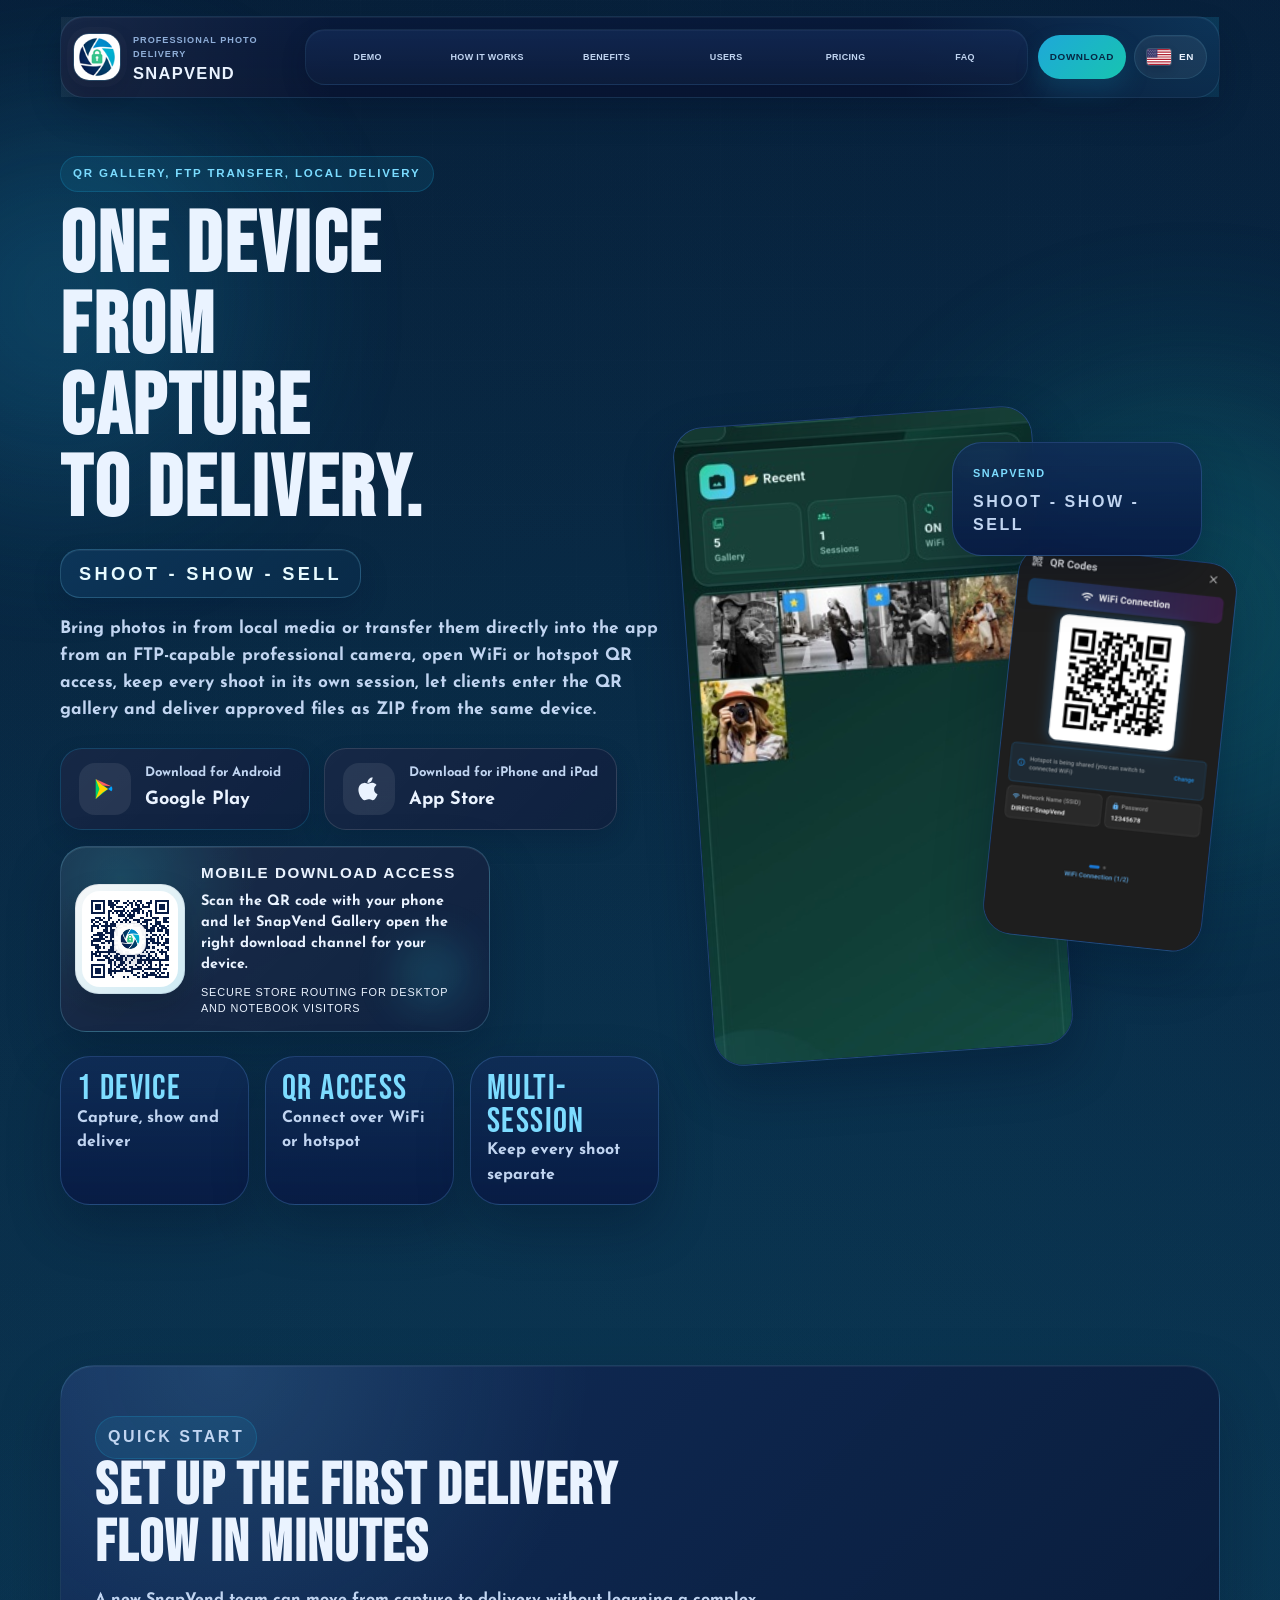
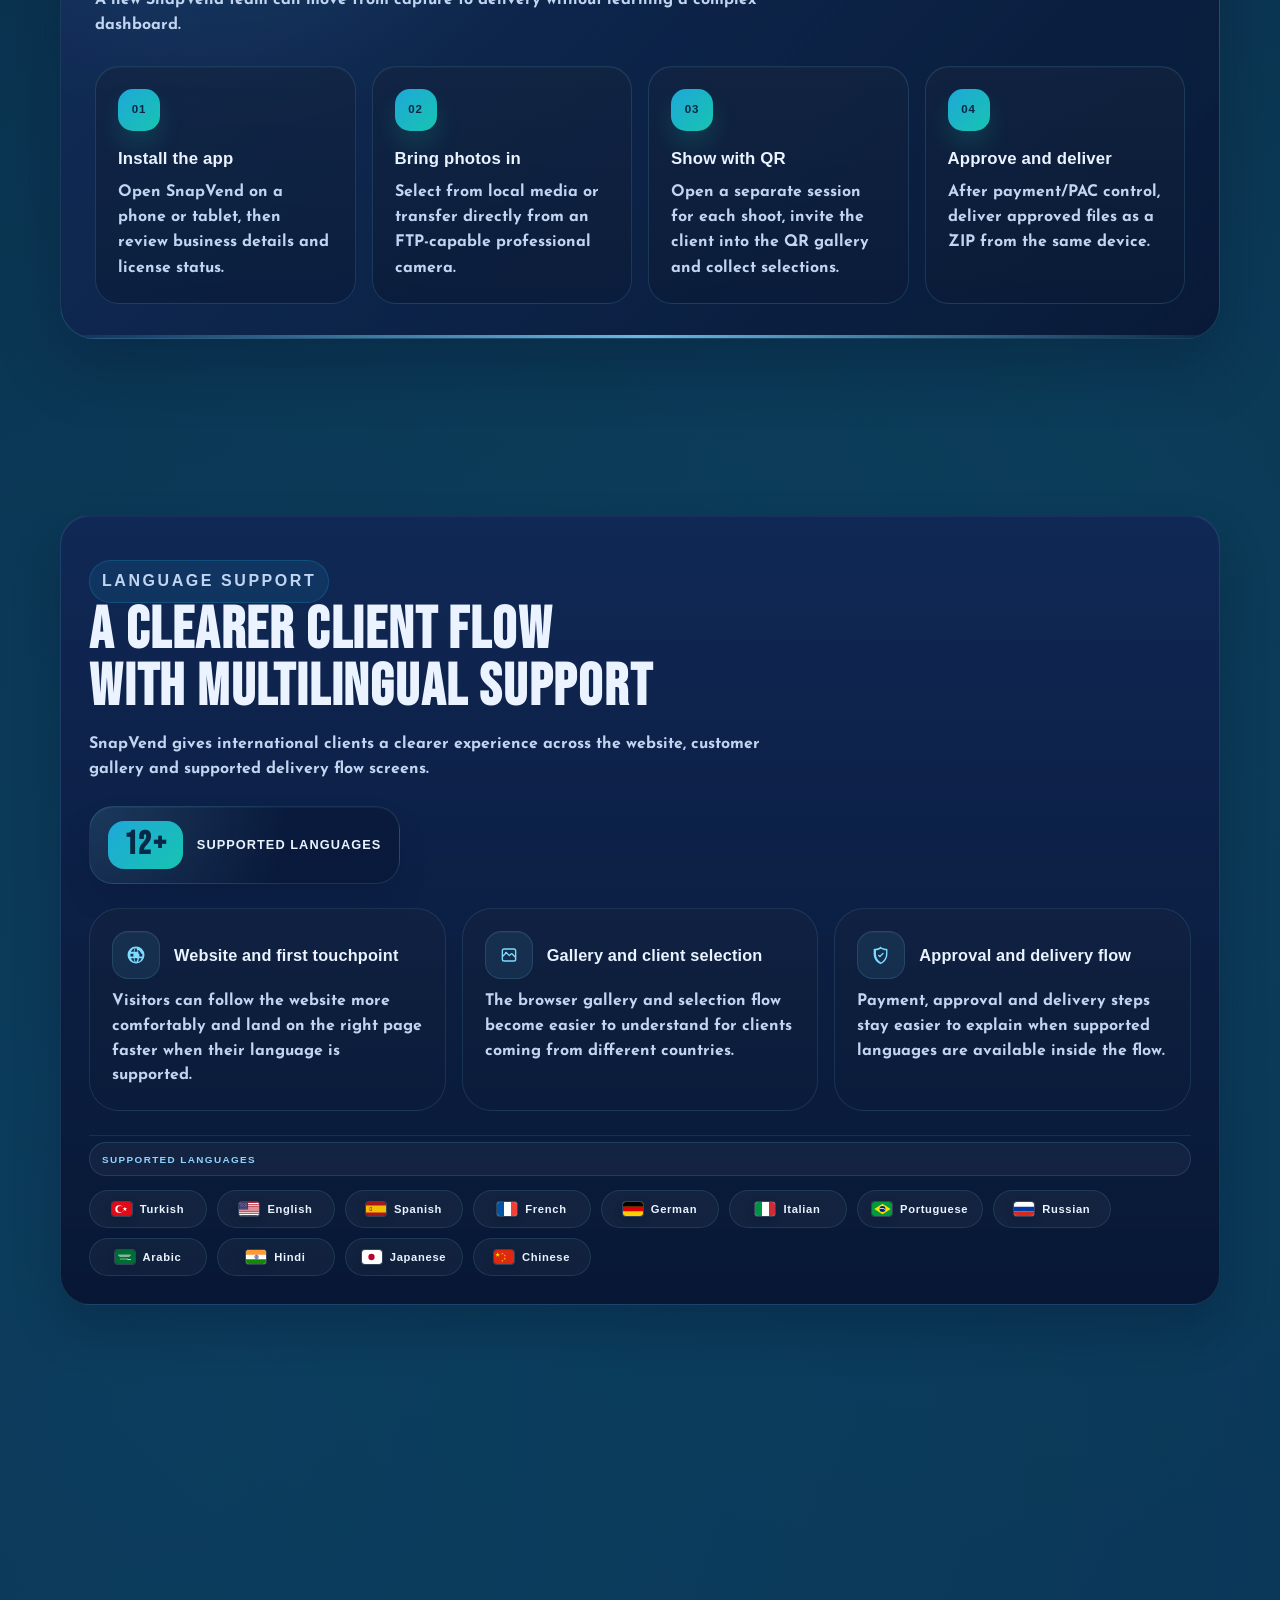
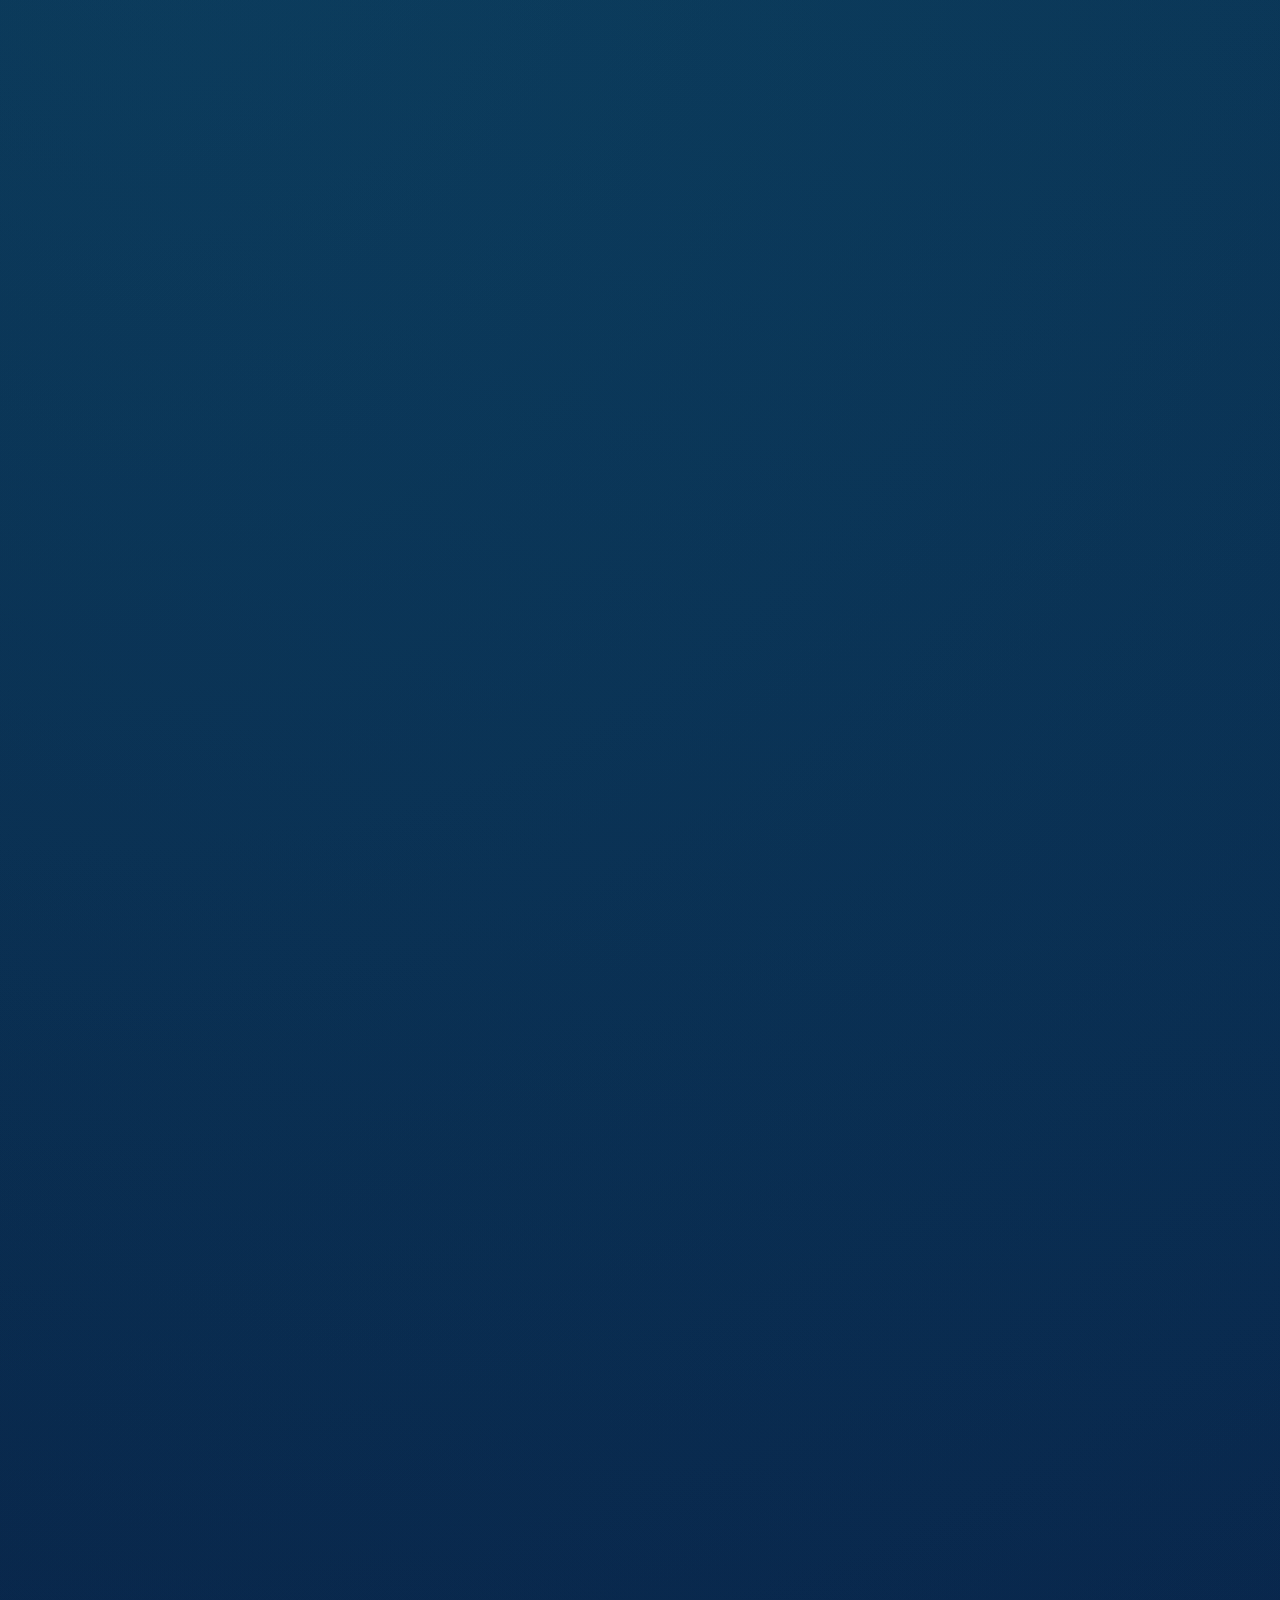
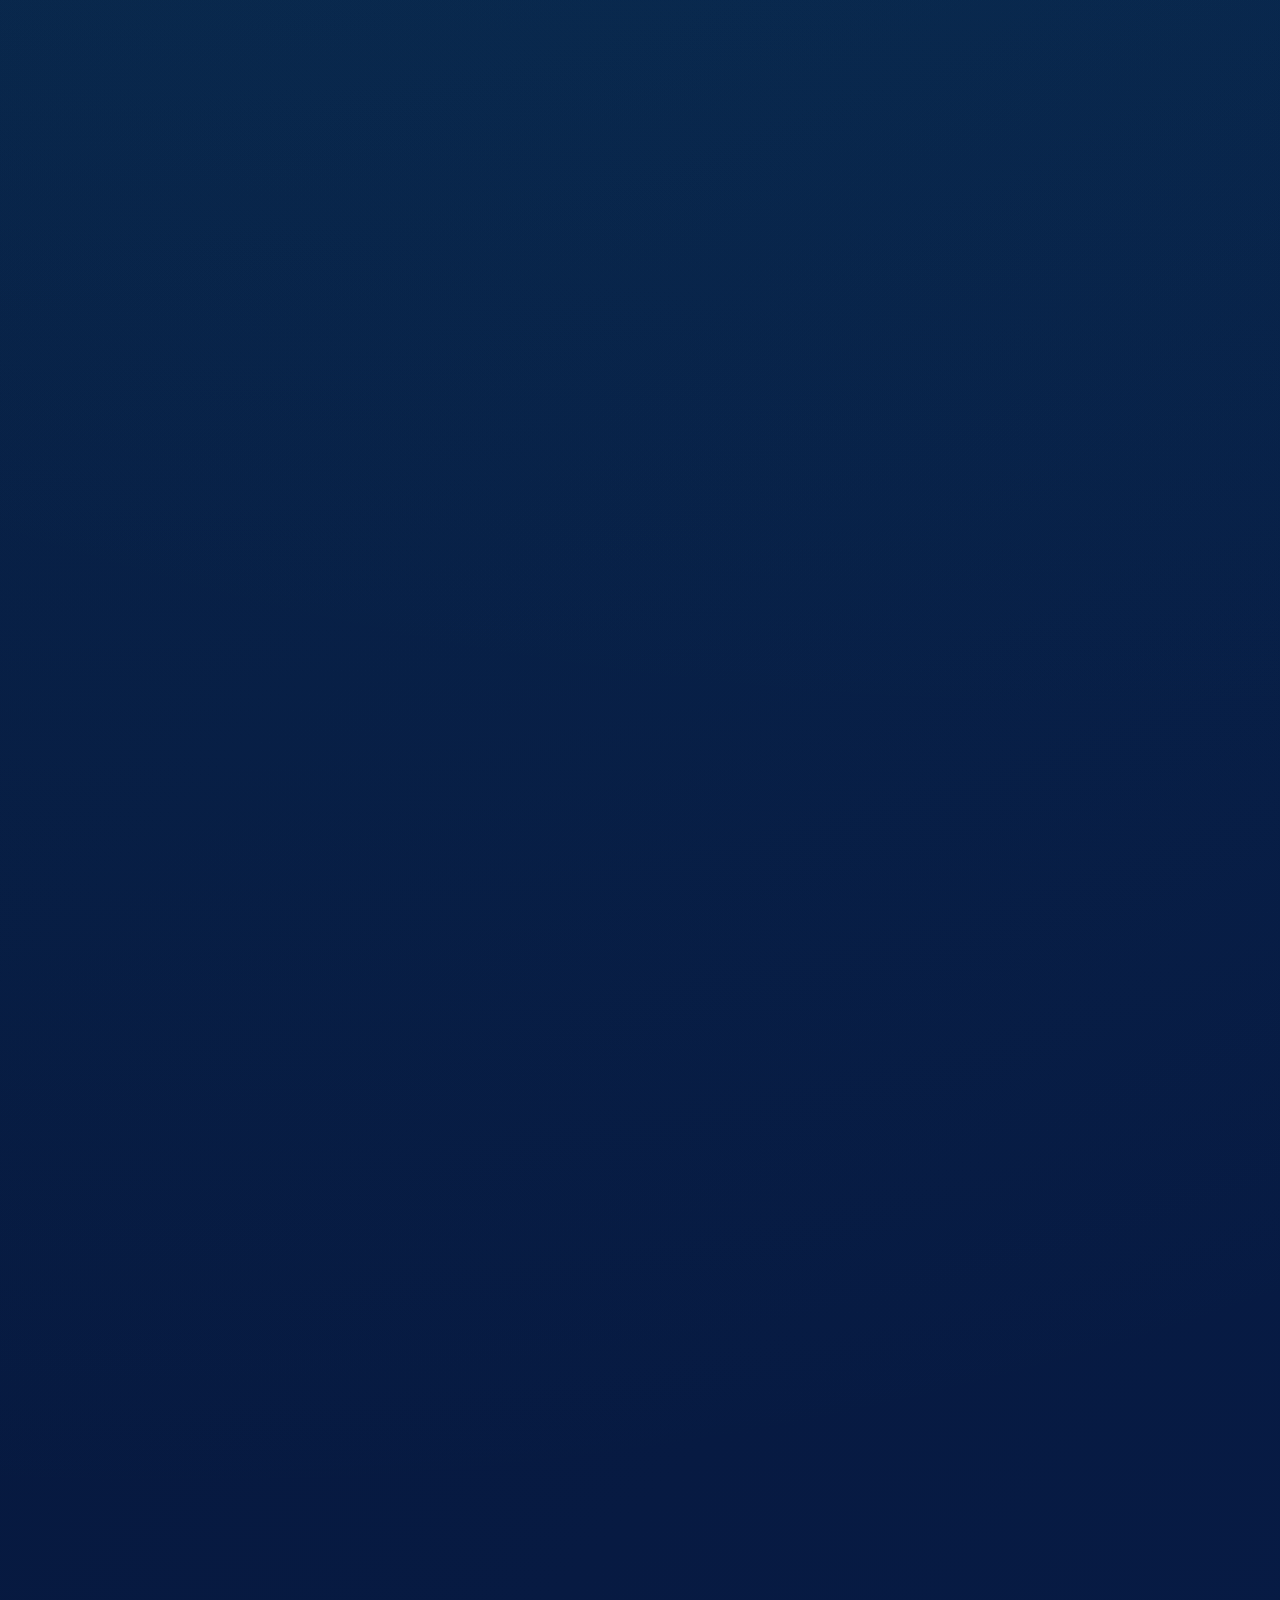
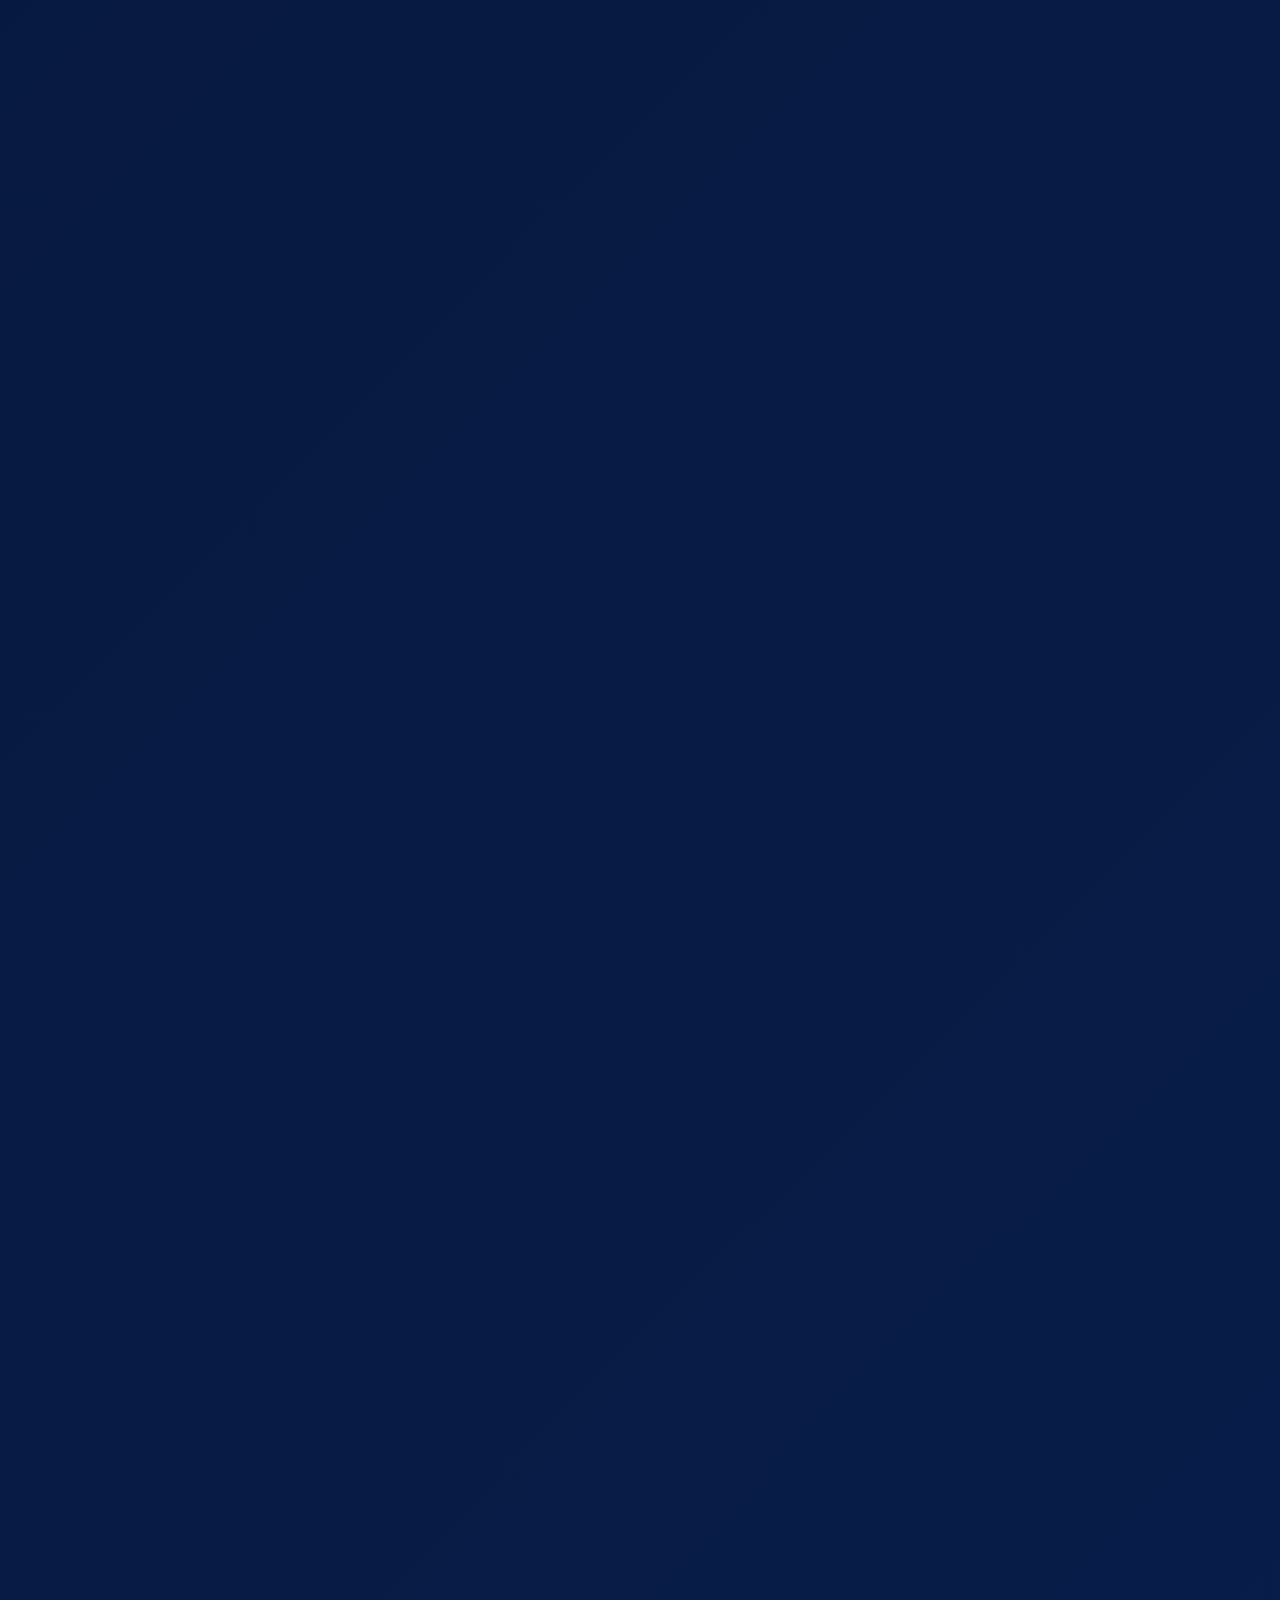
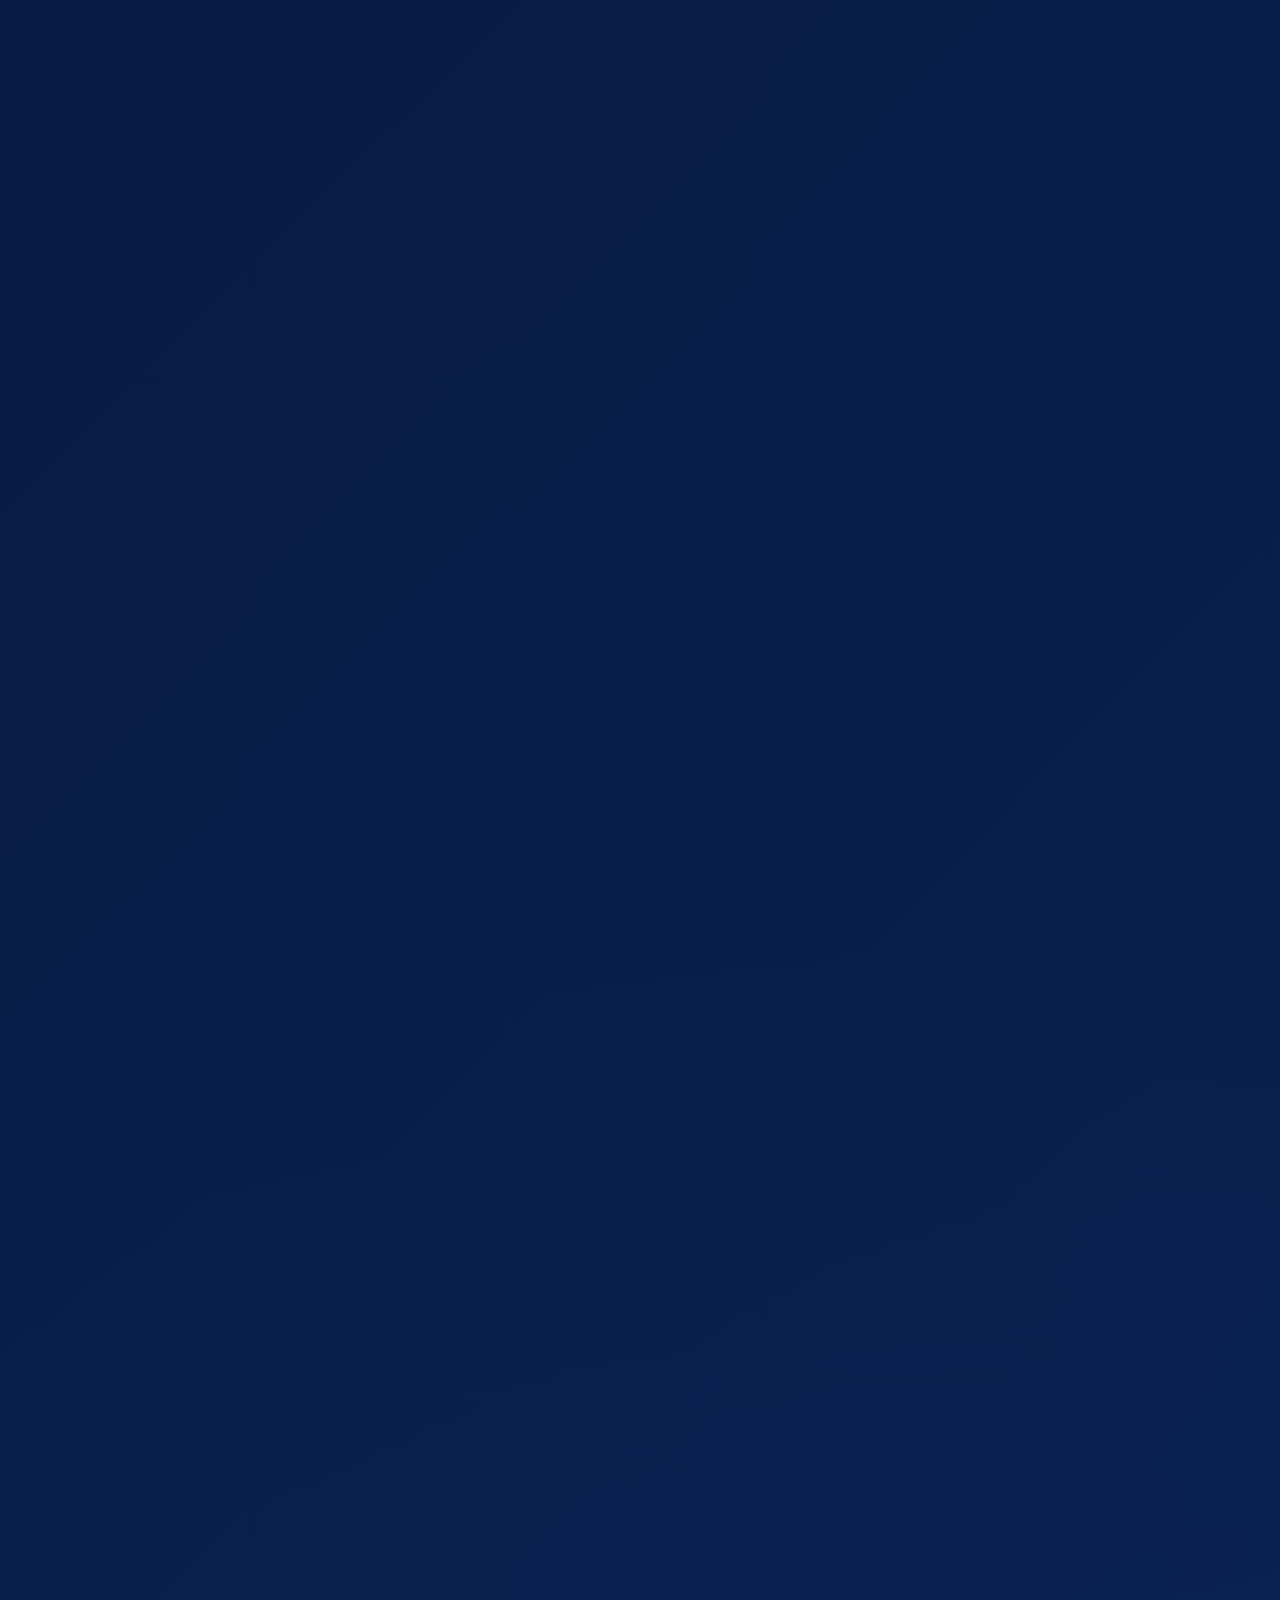
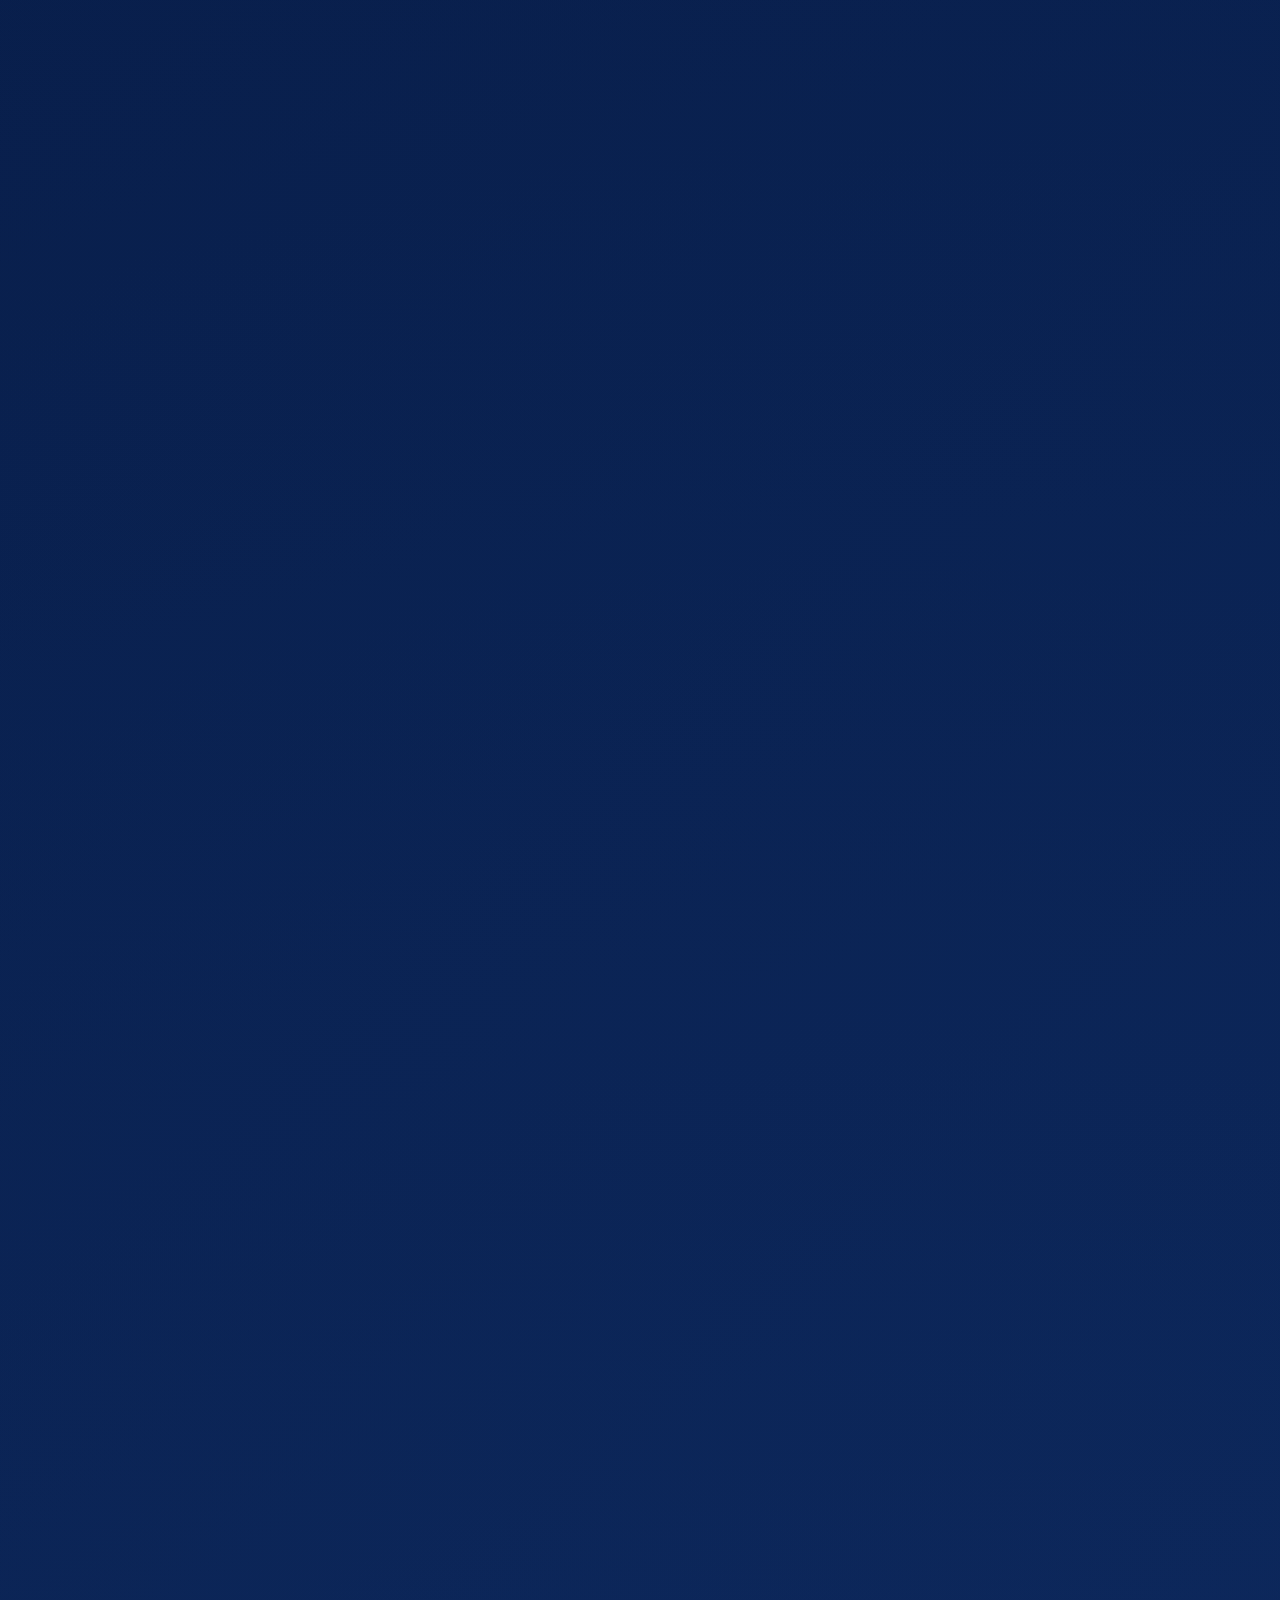
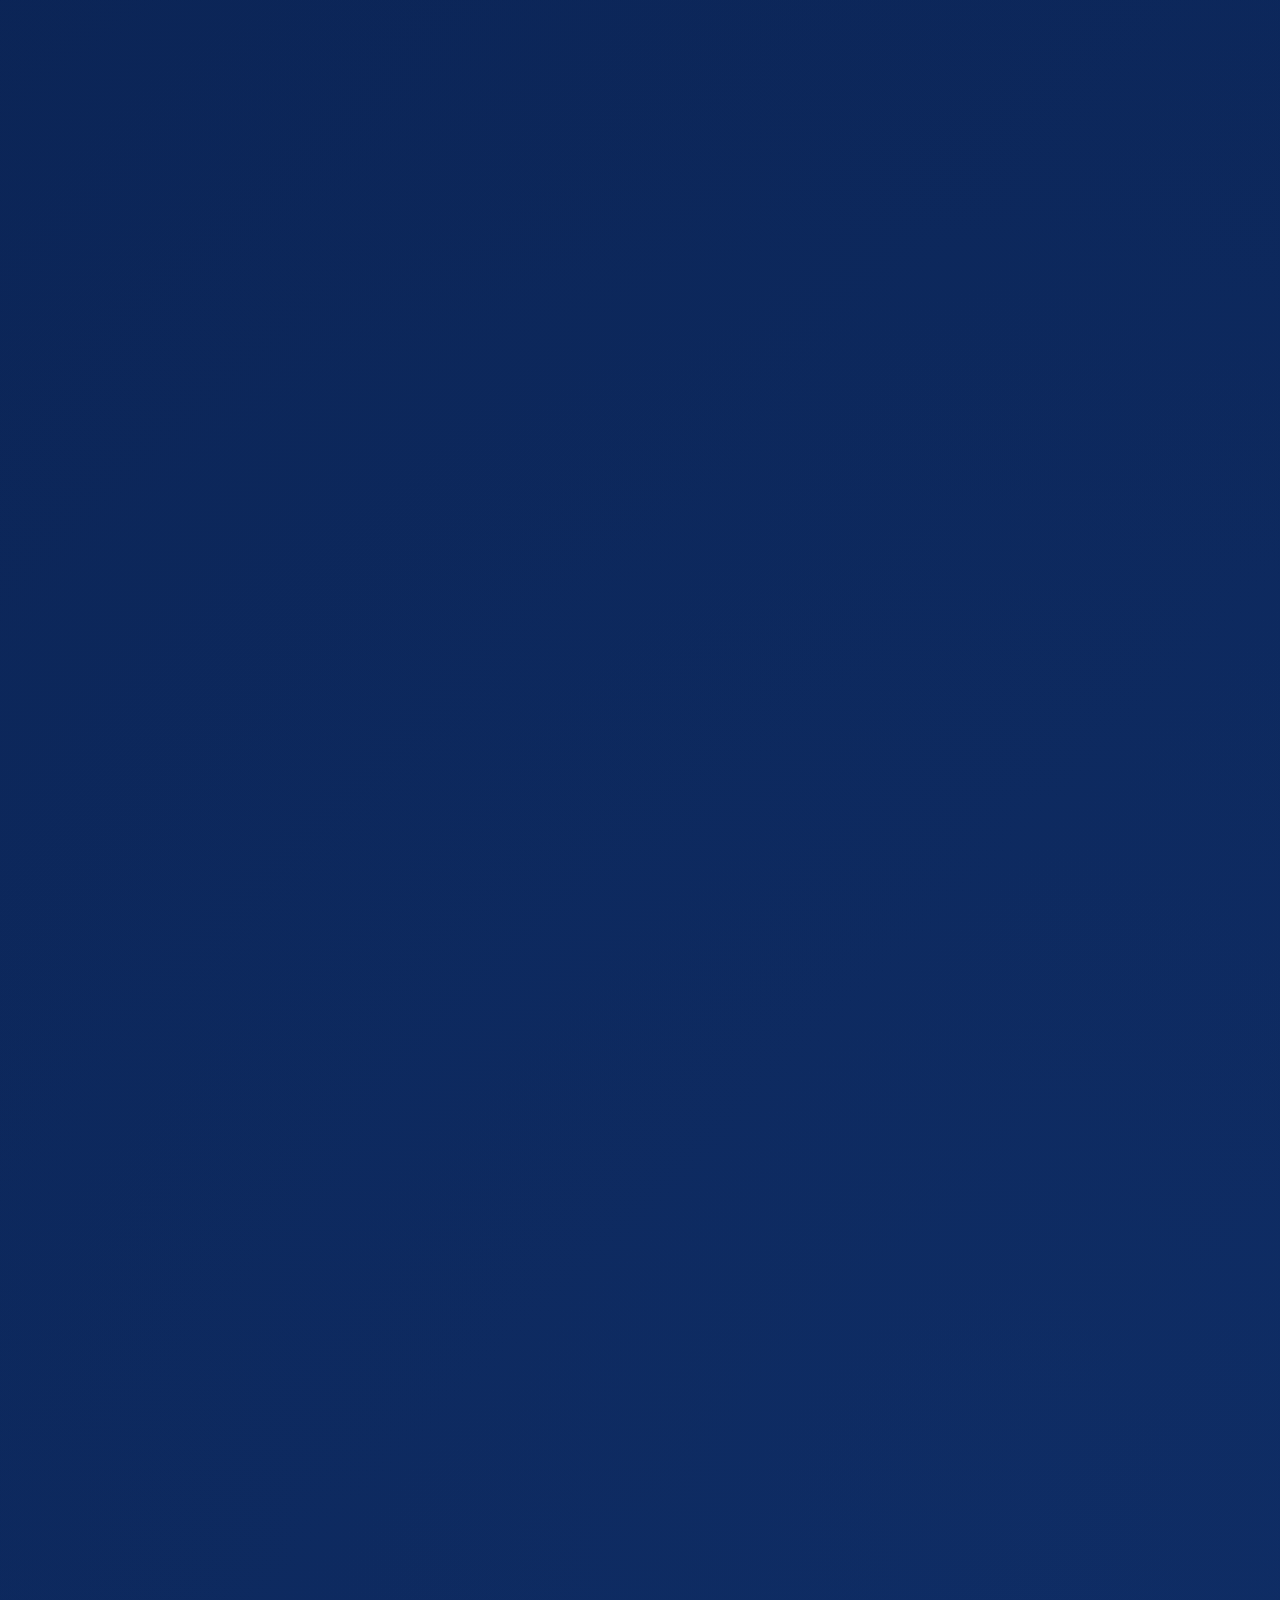
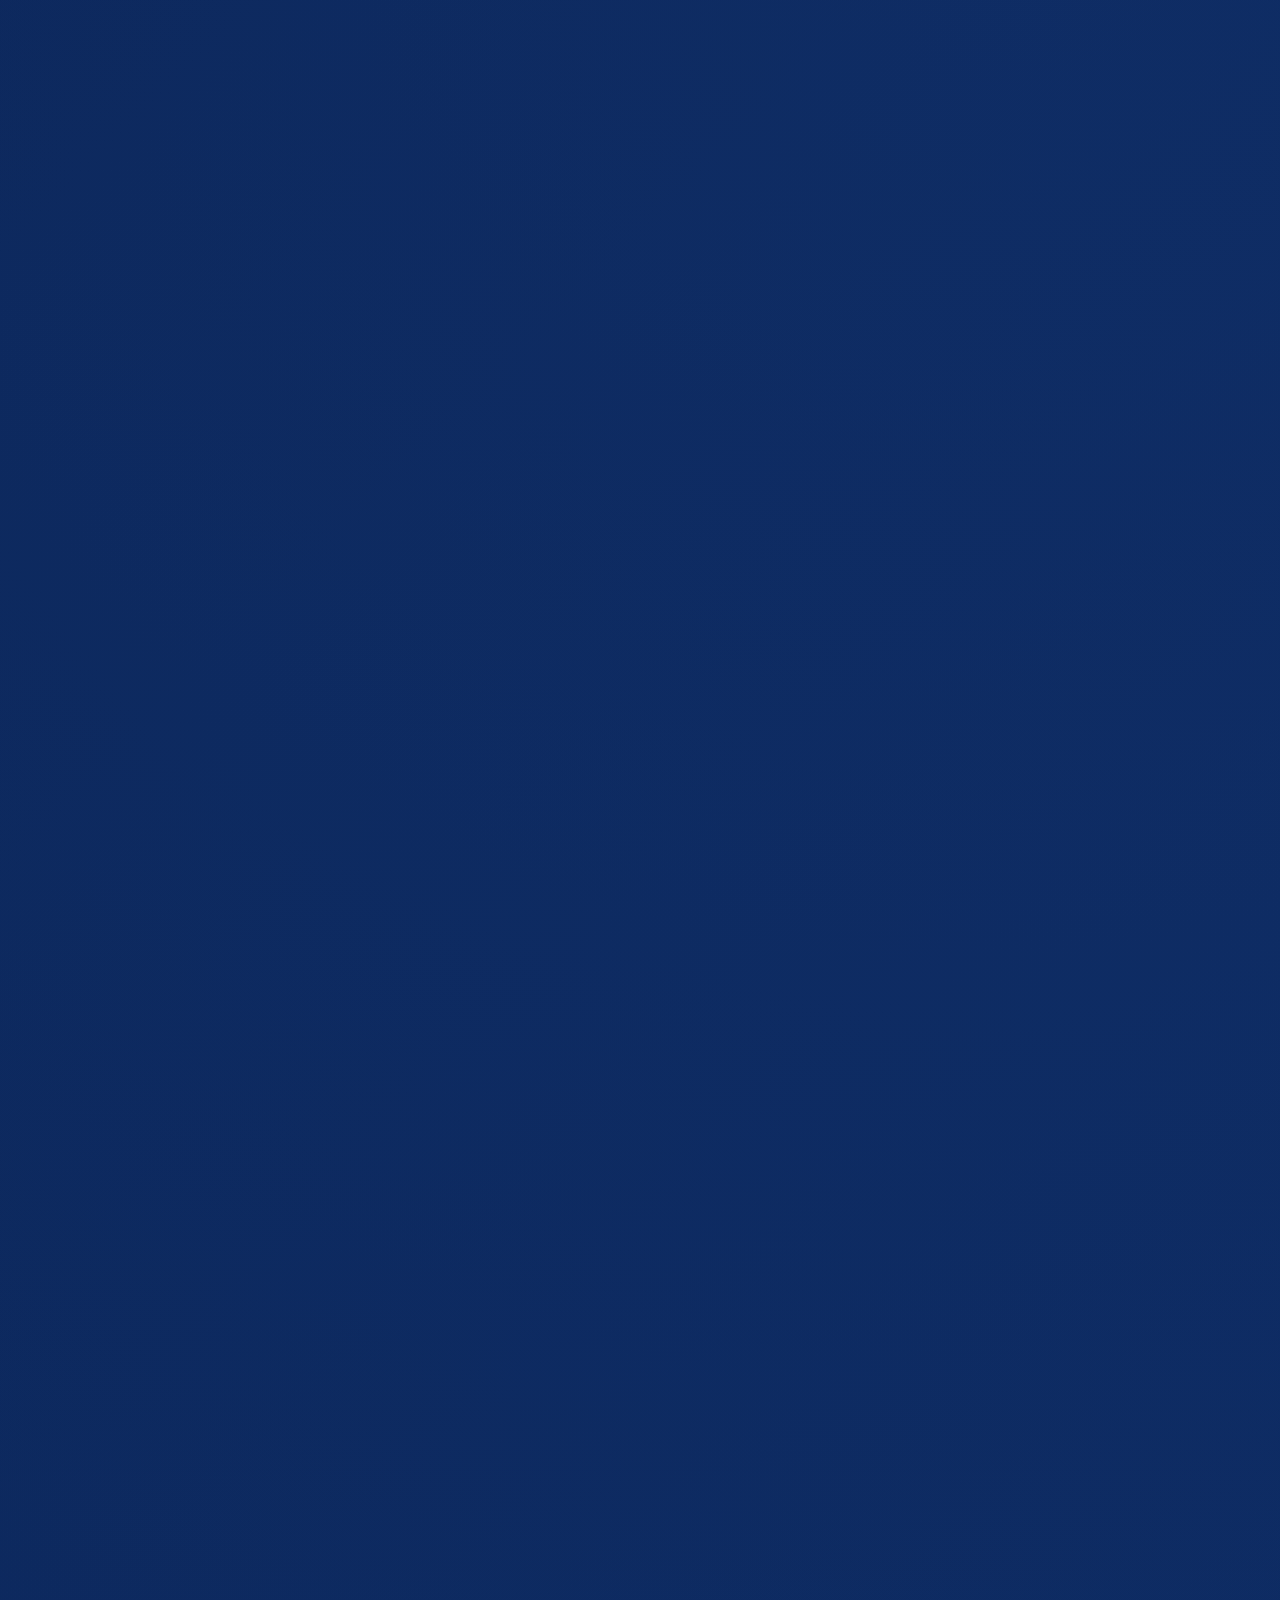
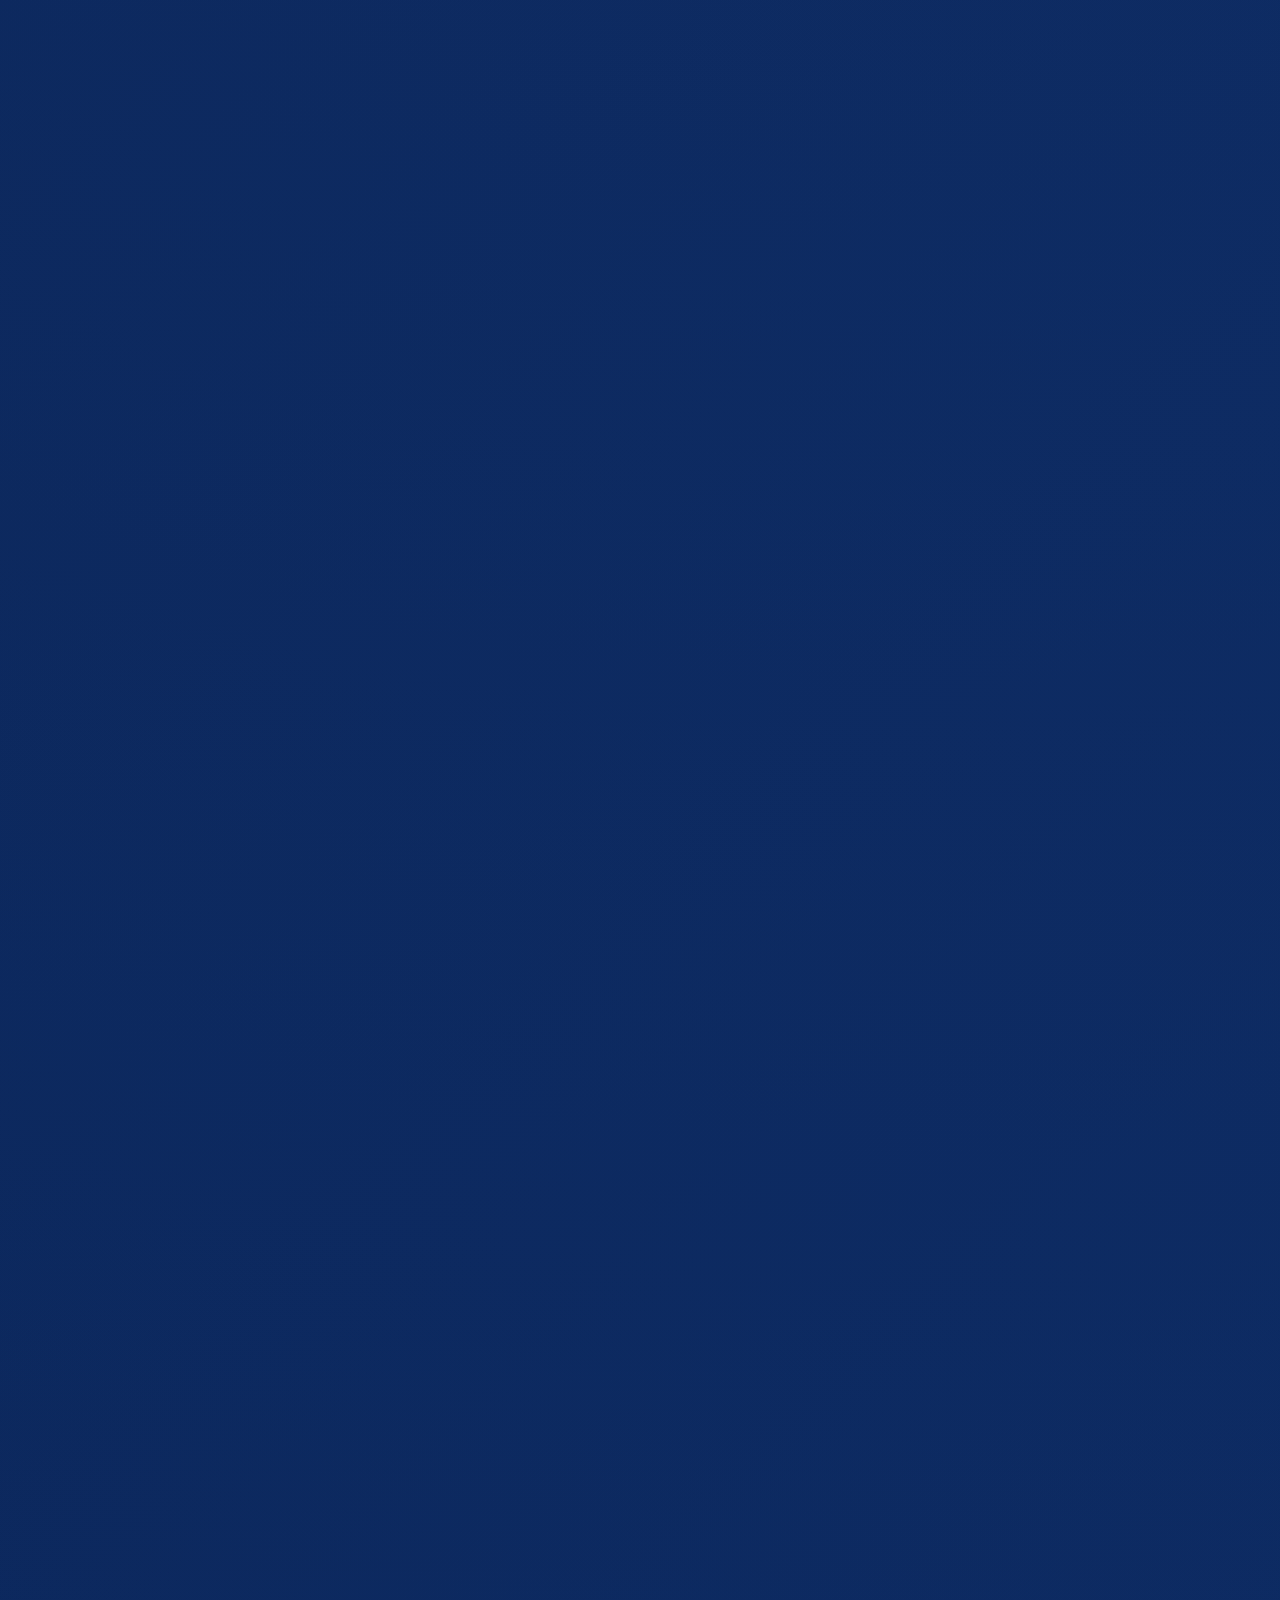
==== commit 48de1952: "Add field operations website section" ====
--- a/index.html
+++ b/index.html
@@ -5,7 +5,7 @@
     <meta name="viewport" content="width=device-width, initial-scale=1">
     <title>SnapVend Gallery | Fotoğrafçılar İçin QR Galeri ve Yerel Teslim</title>
     <meta name="description" content="SnapVend Gallery, fotoğrafçıların QR galeri paylaşımı, FTP kamera aktarımı, müşteri seçimi ve ZIP teslim akışını tek telefon veya tablette yönetmesine yardımcı olur.">
-    <meta name="keywords" content="SnapVend Gallery, SnapVend, snapvendgallery.com, SnapVend Gallery uygulaması, fotoğrafçılar için QR galeri uygulaması, fotoğraf teslim uygulaması, Çek - Göster - Sat, QR galeri, FTP aktarım, yerel teslim, QR, oturum ve teslim tek akışta, Klasik galeri paylaşımından daha kontrollü saha akışı, Profesyonel saha ekipleri için tasarlandı, SnapVend&#x27;in öne çıktığı saha akışları, İstek, talep ve iş birliği mesajlarını doğrudan bize gönderin, Çok dilli müşteri deneyimi ile daha anlaşılır akış, İlk teslim akışını dakikalar içinde kurun, Çekilen fotoğraf büyük ekrana düşer, satış akışı QR ile başlar, Canlı akış mantığı, Fotoğrafları profesyonel kameradan al, WiFi / erişim noktası QR bağlantısını başlat, Oturum galerisini QR ile aç, Yerel ödeme ve PAC onayı, ZIP teslim ve satış raporu, Müşteriye uygulama indirtmez, Oturum bazlı düzen kurar, Satış ve teslim tek cihazda kalır, Canlı çekim için operasyonel kontrol, Lisans ve cihaz kuralları net görünür, Etkinlik ve organizasyon ekranı, Düğünlerde baskı talebi, TV, tablet ve notebook uyumu, Kamera çeker, FTP ile uygulamaya gönderir., Yeni kareler canlı sunum ekranında anlık çoğalır., Müşteri QR kodu okutup fotoğrafını seçer., Satın alınan veya baskıya gönderilen fotoğraf canlı ekrandan düşer., Düğün ve etkinlik fotoğrafçıları, Stüdyo ve portre çekimleri, Okul, spor ve kurumsal işler, Sokak, turistik alan ve mobil portre çekimleri, Mobil teslim ekipleri, Web sitesi ve ilk yönlendirme, Galeri ve müşteri seçimi, Onay ve teslim akışı, Uygulamayı kur, Fotoğrafları alın, QR ile müşteriye göster, Onayla ve teslim et, Düğün ve davet seçimi, Düğün baskı listesi, Stüdyo seçim masası, Okul ve spor oturumları, Sokak ve turistik alan portre satışı, Kurumsal etkinlik standı, Düğün baskı ve teslim ekipleri, Hızlı teslim ekipleri, Markalı deneyim arayan stüdyolar, Yerel ağ ile çalışan operasyonlar, Çoklu oturum yöneten ekipler, Sınırsız günlük teslim, Sınırsız canlı sunum ve büyük ekran satış vitrini, Sınırsız baskı kuyruğu / baskı sipariş listesi, Detaylı satış, indirme ve dönüşüm raporları, Ödeme/PAC onayı ve ZIP teslim akışı, 1 telefon + 1 tablet aktivasyonu, Özel işletme adı, logo ve ZIP dosya adı, Satın alma geri yükleme ve abonelik yönetimi, Aylık Premium’daki tüm operasyon özellikleri, 12 aylık kullanımda daha avantajlı toplam maliyet, Doğrulanmış lisansla 14 gün offline erişim penceresi, Yoğun düğün, etkinlik ve saha ekipleri için sürdürülebilir kullanım, Canlı sunum, baskı kuyruğu ve raporları yıl boyu limitsiz kullanma, Marka ve teslim akışı üzerinde tam kontrol, QR erişim, oturum, ödeme ve teslim tek akışta ilerler., Düğün, etkinlik, stüdyo ve mobil portre satışına uyum sağlar., Yerel ağ mantığı sayesinde hızlı, kontrollü ve internete daha az bağımlı çalışır., Genel Bilgi, Demo Talebi, Fiyatlandırma, İş Ortaklığı, Özel Talep">
+    <meta name="keywords" content="SnapVend Gallery, SnapVend, snapvendgallery.com, SnapVend Gallery uygulaması, fotoğrafçılar için QR galeri uygulaması, fotoğraf teslim uygulaması, Çek - Göster - Sat, QR galeri, FTP aktarım, yerel teslim, QR, oturum ve teslim tek akışta, Klasik galeri paylaşımından daha kontrollü saha akışı, Profesyonel saha ekipleri için tasarlandı, SnapVend&#x27;in öne çıktığı saha akışları, İstek, talep ve iş birliği mesajlarını doğrudan bize gönderin, Çok dilli müşteri deneyimi ile daha anlaşılır akış, İlk teslim akışını dakikalar içinde kurun, Çekilen fotoğraf büyük ekrana düşer, satış akışı QR ile başlar, Canlı akış mantığı, Satış, baskı ve lisans aynı profesyonel akışta, 1 telefon + 1 tablet ile kontrollü Premium kullanım, Fotoğrafları profesyonel kameradan al, WiFi / erişim noktası QR bağlantısını başlat, Oturum galerisini QR ile aç, Yerel ödeme ve PAC onayı, ZIP teslim ve satış raporu, Müşteriye uygulama indirtmez, Oturum bazlı düzen kurar, Satış ve teslim tek cihazda kalır, Canlı çekim için operasyonel kontrol, Lisans ve cihaz kuralları net görünür, Etkinlik ve organizasyon ekranı, Düğünlerde baskı talebi, TV, tablet ve notebook uyumu, Kamera çeker, FTP ile uygulamaya gönderir., Yeni kareler canlı sunum ekranında anlık çoğalır., Müşteri QR kodu okutup fotoğrafını seçer., Satın alınan veya baskıya gönderilen fotoğraf canlı ekrandan düşer., Canlı satış sunumu, Çalışan onayı ve PAC kontrolü, Düğün baskı hazırlığı, Rapor ve dışa aktarma, Google Play ve App Store abonelik altyapısına hazır, Cihaz aktivasyonu ve cihaz değiştirme akışı, Özel işletme adı, logo ve ZIP dosya adı, Düğün ve etkinlik fotoğrafçıları, Stüdyo ve portre çekimleri, Okul, spor ve kurumsal işler, Sokak, turistik alan ve mobil portre çekimleri, Mobil teslim ekipleri, Web sitesi ve ilk yönlendirme, Galeri ve müşteri seçimi, Onay ve teslim akışı, Uygulamayı kur, Fotoğrafları alın, QR ile müşteriye göster, Onayla ve teslim et, Düğün ve davet seçimi, Düğün baskı listesi, Stüdyo seçim masası, Okul ve spor oturumları, Sokak ve turistik alan portre satışı, Kurumsal etkinlik standı, Düğün baskı ve teslim ekipleri, Hızlı teslim ekipleri, Markalı deneyim arayan stüdyolar, Yerel ağ ile çalışan operasyonlar, Çoklu oturum yöneten ekipler, Sınırsız günlük teslim, Sınırsız canlı sunum ve büyük ekran satış vitrini, Sınırsız baskı kuyruğu / baskı sipariş listesi, Detaylı satış, indirme ve dönüşüm raporları, Ödeme/PAC onayı ve ZIP teslim akışı, 1 telefon + 1 tablet aktivasyonu, Satın alma geri yükleme ve abonelik yönetimi, Aylık Premium’daki tüm operasyon özellikleri, 12 aylık kullanımda daha avantajlı toplam maliyet, Doğrulanmış lisansla 14 gün offline erişim penceresi, Yoğun düğün, etkinlik ve saha ekipleri için sürdürülebilir kullanım, Canlı sunum, baskı kuyruğu ve raporları yıl boyu limitsiz kullanma, Marka ve teslim akışı üzerinde tam kontrol, QR erişim, oturum, ödeme ve teslim tek akışta ilerler., Düğün, etkinlik, stüdyo ve mobil portre satışına uyum sağlar., Yerel ağ mantığı sayesinde hızlı, kontrollü ve internete daha az bağımlı çalışır., Genel Bilgi, Demo Talebi, Fiyatlandırma, İş Ortaklığı, Özel Talep">
     <meta name="robots" content="index,follow,max-image-preview:large,max-snippet:-1,max-video-preview:-1">
     <meta name="theme-color" content="#071b45">
     <meta http-equiv="content-language" content="tr">
@@ -72,10 +72,10 @@
     <link rel="manifest" href="./manifest.webmanifest">
     <link rel="preload" href="./assets/fonts/BebasNeue-Regular.ttf" as="font" type="font/ttf" crossorigin>
     <link rel="preload" href="./assets/fonts/JosefinSans-Bold.ttf" as="font" type="font/ttf" crossorigin>
-    <link rel="stylesheet" href="./styles.css?v=20260513114923">
-    <script type="application/ld+json">{"@context":"https://schema.org","@graph":[{"@type":"Organization","@id":"https://snapvendgallery.com/#organization","name":"SnapVend Gallery","alternateName":["SnapVend","SnapVend QR Gallery","SnapVend Photo Delivery"],"description":"SnapVend Gallery, fotoğrafçıların QR galeri paylaşımı, FTP kamera aktarımı, müşteri seçimi ve ZIP teslim akışını tek telefon veya tablette yönetmesine yardımcı olur.","disambiguatingDescription":"SnapVend Gallery, snapvendgallery.com üzerinde yayınlanan fotoğrafçılar için QR galeri ve yerel fotoğraf teslim uygulamasıdır.","slogan":"Çek - Göster - Sat","url":"https://snapvendgallery.com/","logo":{"@type":"ImageObject","url":"https://snapvendgallery.com/assets/branding/snapvend_logo_square.png"},"image":"https://snapvendgallery.com/assets/branding/snapvend_logo_square.png","sameAs":["https://snapvendgallery.com/","https://play.google.com/store/apps/details?id=com.snapvend.gallery","https://apps.apple.com/us/app/snapvend-gallery/id6764613281"],"contactPoint":[{"@id":"https://snapvendgallery.com/#sales-contact"}]},{"@type":"ContactPoint","@id":"https://snapvendgallery.com/#sales-contact","contactType":"sales","email":"snapvendinfo@gmail.com","url":"mailto:snapvendinfo@gmail.com","availableLanguage":["Türkçe","İngilizce","İspanyolca","Fransızca","Almanca","İtalyanca","Portekizce","Rusça","Arapça","Hintçe","Japonca","Çince"]},{"@type":"WebSite","@id":"https://snapvendgallery.com/#website","url":"https://snapvendgallery.com/","name":"SnapVend Gallery","alternateName":"SnapVend","inLanguage":"tr","publisher":{"@id":"https://snapvendgallery.com/#organization"}},{"@type":"WebPage","@id":"https://snapvendgallery.com/#webpage","url":"https://snapvendgallery.com/","name":"SnapVend Gallery | Fotoğrafçılar İçin QR Galeri ve Yerel Teslim","description":"SnapVend Gallery, fotoğrafçıların QR galeri paylaşımı, FTP kamera aktarımı, müşteri seçimi ve ZIP teslim akışını tek telefon veya tablette yönetmesine yardımcı olur.","inLanguage":"tr","isPartOf":{"@id":"https://snapvendgallery.com/#website"},"about":{"@id":"https://snapvendgallery.com/#app"},"mainEntity":{"@id":"https://snapvendgallery.com/#app"},"primaryImageOfPage":{"@type":"ImageObject","url":"https://snapvendgallery.com/assets/branding/snapvend_logo_square.png"},"keywords":"SnapVend Gallery, SnapVend, snapvendgallery.com, SnapVend Gallery uygulaması, fotoğrafçılar için QR galeri uygulaması, fotoğraf teslim uygulaması, Çek - Göster - Sat, QR galeri, FTP aktarım, yerel teslim, QR, oturum ve teslim tek akışta, Klasik galeri paylaşımından daha kontrollü saha akışı, Profesyonel saha ekipleri için tasarlandı, SnapVend'in öne çıktığı saha akışları, İstek, talep ve iş birliği mesajlarını doğrudan bize gönderin, Çok dilli müşteri deneyimi ile daha anlaşılır akış, İlk teslim akışını dakikalar içinde kurun, Çekilen fotoğraf büyük ekrana düşer, satış akışı QR ile başlar, Canlı akış mantığı, Fotoğrafları profesyonel kameradan al, WiFi / erişim noktası QR bağlantısını başlat, Oturum galerisini QR ile aç, Yerel ödeme ve PAC onayı, ZIP teslim ve satış raporu, Müşteriye uygulama indirtmez, Oturum bazlı düzen kurar, Satış ve teslim tek cihazda kalır, Canlı çekim için operasyonel kontrol, Lisans ve cihaz kuralları net görünür, Etkinlik ve organizasyon ekranı, Düğünlerde baskı talebi, TV, tablet ve notebook uyumu, Kamera çeker, FTP ile uygulamaya gönderir., Yeni kareler canlı sunum ekranında anlık çoğalır., Müşteri QR kodu okutup fotoğrafını seçer., Satın alınan veya baskıya gönderilen fotoğraf canlı ekrandan düşer., Düğün ve etkinlik fotoğrafçıları, Stüdyo ve portre çekimleri, Okul, spor ve kurumsal işler, Sokak, turistik alan ve mobil portre çekimleri, Mobil teslim ekipleri, Web sitesi ve ilk yönlendirme, Galeri ve müşteri seçimi, Onay ve teslim akışı, Uygulamayı kur, Fotoğrafları alın, QR ile müşteriye göster, Onayla ve teslim et, Düğün ve davet seçimi, Düğün baskı listesi, Stüdyo seçim masası, Okul ve spor oturumları, Sokak ve turistik alan portre satışı, Kurumsal etkinlik standı, Düğün baskı ve teslim ekipleri, Hızlı teslim ekipleri, Markalı deneyim arayan stüdyolar, Yerel ağ ile çalışan operasyonlar, Çoklu oturum yöneten ekipler, Sınırsız günlük teslim, Sınırsız canlı sunum ve büyük ekran satış vitrini, Sınırsız baskı kuyruğu / baskı sipariş listesi, Detaylı satış, indirme ve dönüşüm raporları, Ödeme/PAC onayı ve ZIP teslim akışı, 1 telefon + 1 tablet aktivasyonu, Özel işletme adı, logo ve ZIP dosya adı, Satın alma geri yükleme ve abonelik yönetimi, Aylık Premium’daki tüm operasyon özellikleri, 12 aylık kullanımda daha avantajlı toplam maliyet, Doğrulanmış lisansla 14 gün offline erişim penceresi, Yoğun düğün, etkinlik ve saha ekipleri için sürdürülebilir kullanım, Canlı sunum, baskı kuyruğu ve raporları yıl boyu limitsiz kullanma, Marka ve teslim akışı üzerinde tam kontrol, QR erişim, oturum, ödeme ve teslim tek akışta ilerler., Düğün, etkinlik, stüdyo ve mobil portre satışına uyum sağlar., Yerel ağ mantığı sayesinde hızlı, kontrollü ve internete daha az bağımlı çalışır., Genel Bilgi, Demo Talebi, Fiyatlandırma, İş Ortaklığı, Özel Talep","hasPart":[{"@id":"https://snapvendgallery.com/#audience"},{"@id":"https://snapvendgallery.com/#language-support-benefits"},{"@id":"https://snapvendgallery.com/#why-snapvend"},{"@id":"https://snapvendgallery.com/#live-presentation"},{"@id":"https://snapvendgallery.com/#quick-start"},{"@id":"https://snapvendgallery.com/#use-cases"},{"@id":"https://snapvendgallery.com/#reference-profiles"},{"@id":"https://snapvendgallery.com/#faq"},{"@id":"https://snapvendgallery.com/#contact-page"},{"@id":"https://snapvendgallery.com/#contact-topics"},{"@id":"https://snapvendgallery.com/#why-snapvend-points"},{"@id":"https://snapvendgallery.com/#supported-languages"}]},{"@type":"SoftwareApplication","@id":"https://snapvendgallery.com/#app","name":"SnapVend Gallery","alternateName":["SnapVend","SnapVend QR Gallery","SnapVend Photographer Gallery"],"description":"SnapVend Gallery, fotoğrafçıların QR galeri paylaşımı, FTP kamera aktarımı, müşteri seçimi ve ZIP teslim akışını tek telefon veya tablette yönetmesine yardımcı olur.","disambiguatingDescription":"SnapVend Gallery, fotoğrafçılar için mobil QR galeri, FTP kamera aktarımı ve yerel ZIP teslim uygulamasıdır.","applicationCategory":"BusinessApplication","applicationSubCategory":"Fotoğraf akışı, baskı yönetimi ve teslim","applicationSuite":"SnapVend Gallery","identifier":"com.snapvend.gallery","operatingSystem":"ANDROID, IOS","inLanguage":"tr","availableLanguage":["Türkçe","İngilizce","İspanyolca","Fransızca","Almanca","İtalyanca","Portekizce","Rusça","Arapça","Hintçe","Japonca","Çince"],"url":"https://snapvendgallery.com/","mainEntityOfPage":"https://snapvendgallery.com/","image":"https://snapvendgallery.com/assets/branding/snapvend_logo_square.png","screenshot":["https://snapvendgallery.com/assets/marketing/google_play/web/01_gallery_dashboard_hero.jpg","https://snapvendgallery.com/assets/marketing/google_play/web/02_session_qr_access_hero.png","https://snapvendgallery.com/assets/marketing/google_play/web/05_ftp_server_settings_web.png","https://snapvendgallery.com/assets/marketing/google_play/web/01_gallery_dashboard_web.png","https://snapvendgallery.com/assets/marketing/google_play/web/03_browser_gallery_selection_web.png","https://snapvendgallery.com/assets/marketing/google_play/web/06_customer_gallery_selection_tr_web.png","https://snapvendgallery.com/assets/marketing/google_play/web/04_payment_approval_flow_web.png","https://snapvendgallery.com/assets/marketing/google_play/web/07_reports_dashboard_web.png"],"keywords":"SnapVend Gallery, SnapVend, snapvendgallery.com, SnapVend Gallery uygulaması, fotoğrafçılar için QR galeri uygulaması, fotoğraf teslim uygulaması, Çek - Göster - Sat, QR galeri, FTP aktarım, yerel teslim, QR, oturum ve teslim tek akışta, Klasik galeri paylaşımından daha kontrollü saha akışı, Profesyonel saha ekipleri için tasarlandı, SnapVend'in öne çıktığı saha akışları, İstek, talep ve iş birliği mesajlarını doğrudan bize gönderin, Çok dilli müşteri deneyimi ile daha anlaşılır akış, İlk teslim akışını dakikalar içinde kurun, Çekilen fotoğraf büyük ekrana düşer, satış akışı QR ile başlar, Canlı akış mantığı, Fotoğrafları profesyonel kameradan al, WiFi / erişim noktası QR bağlantısını başlat, Oturum galerisini QR ile aç, Yerel ödeme ve PAC onayı, ZIP teslim ve satış raporu, Müşteriye uygulama indirtmez, Oturum bazlı düzen kurar, Satış ve teslim tek cihazda kalır, Canlı çekim için operasyonel kontrol, Lisans ve cihaz kuralları net görünür, Etkinlik ve organizasyon ekranı, Düğünlerde baskı talebi, TV, tablet ve notebook uyumu, Kamera çeker, FTP ile uygulamaya gönderir., Yeni kareler canlı sunum ekranında anlık çoğalır., Müşteri QR kodu okutup fotoğrafını seçer., Satın alınan veya baskıya gönderilen fotoğraf canlı ekrandan düşer., Düğün ve etkinlik fotoğrafçıları, Stüdyo ve portre çekimleri, Okul, spor ve kurumsal işler, Sokak, turistik alan ve mobil portre çekimleri, Mobil teslim ekipleri, Web sitesi ve ilk yönlendirme, Galeri ve müşteri seçimi, Onay ve teslim akışı, Uygulamayı kur, Fotoğrafları alın, QR ile müşteriye göster, Onayla ve teslim et, Düğün ve davet seçimi, Düğün baskı listesi, Stüdyo seçim masası, Okul ve spor oturumları, Sokak ve turistik alan portre satışı, Kurumsal etkinlik standı, Düğün baskı ve teslim ekipleri, Hızlı teslim ekipleri, Markalı deneyim arayan stüdyolar, Yerel ağ ile çalışan operasyonlar, Çoklu oturum yöneten ekipler, Sınırsız günlük teslim, Sınırsız canlı sunum ve büyük ekran satış vitrini, Sınırsız baskı kuyruğu / baskı sipariş listesi, Detaylı satış, indirme ve dönüşüm raporları, Ödeme/PAC onayı ve ZIP teslim akışı, 1 telefon + 1 tablet aktivasyonu, Özel işletme adı, logo ve ZIP dosya adı, Satın alma geri yükleme ve abonelik yönetimi, Aylık Premium’daki tüm operasyon özellikleri, 12 aylık kullanımda daha avantajlı toplam maliyet, Doğrulanmış lisansla 14 gün offline erişim penceresi, Yoğun düğün, etkinlik ve saha ekipleri için sürdürülebilir kullanım, Canlı sunum, baskı kuyruğu ve raporları yıl boyu limitsiz kullanma, Marka ve teslim akışı üzerinde tam kontrol, QR erişim, oturum, ödeme ve teslim tek akışta ilerler., Düğün, etkinlik, stüdyo ve mobil portre satışına uyum sağlar., Yerel ağ mantığı sayesinde hızlı, kontrollü ve internete daha az bağımlı çalışır., Genel Bilgi, Demo Talebi, Fiyatlandırma, İş Ortaklığı, Özel Talep","brand":{"@type":"Brand","name":"SnapVend Gallery","alternateName":"SnapVend"},"publisher":{"@id":"https://snapvendgallery.com/#organization"},"isAccessibleForFree":true,"featureList":["Fotoğrafları profesyonel kameradan al","WiFi / erişim noktası QR bağlantısını başlat","Oturum galerisini QR ile aç","Yerel ödeme ve PAC onayı","ZIP teslim ve satış raporu","Müşteriye uygulama indirtmez","Oturum bazlı düzen kurar","Satış ve teslim tek cihazda kalır","Canlı çekim için operasyonel kontrol","Lisans ve cihaz kuralları net görünür","Etkinlik ve organizasyon ekranı","Düğünlerde baskı talebi","TV, tablet ve notebook uyumu","Kamera çeker, FTP ile uygulamaya gönderir.","Yeni kareler canlı sunum ekranında anlık çoğalır.","Müşteri QR kodu okutup fotoğrafını seçer.","Satın alınan veya baskıya gönderilen fotoğraf canlı ekrandan düşer.","Uygulamayı kur","Fotoğrafları alın","QR ile müşteriye göster","Onayla ve teslim et","Sınırsız günlük teslim","Sınırsız canlı sunum ve büyük ekran satış vitrini","Sınırsız baskı kuyruğu / baskı sipariş listesi","Detaylı satış, indirme ve dönüşüm raporları","Ödeme/PAC onayı ve ZIP teslim akışı","1 telefon + 1 tablet aktivasyonu","Özel işletme adı, logo ve ZIP dosya adı","Satın alma geri yükleme ve abonelik yönetimi","Aylık Premium’daki tüm operasyon özellikleri","12 aylık kullanımda daha avantajlı toplam maliyet","Doğrulanmış lisansla 14 gün offline erişim penceresi","Yoğun düğün, etkinlik ve saha ekipleri için sürdürülebilir kullanım","Canlı sunum, baskı kuyruğu ve raporları yıl boyu limitsiz kullanma","Marka ve teslim akışı üzerinde tam kontrol","Web sitesi ve ilk yönlendirme","Galeri ve müşteri seçimi","Onay ve teslim akışı","Düğün ve davet seçimi","Düğün baskı listesi"],"additionalProperty":[{"@type":"PropertyValue","name":"Desteklenen Diller","value":"Türkçe, İngilizce, İspanyolca, Fransızca, Almanca, İtalyanca, Portekizce, Rusça, Arapça, Hintçe, Japonca, Çince"},{"@type":"PropertyValue","name":"Yerellestirilmis musteri akisi kapsami","value":"Çok dilli müşteri deneyimi ile daha anlaşılır akış"},{"@type":"PropertyValue","name":"SnapVend farkı","value":"QR erişim, oturum, ödeme ve teslim tek akışta ilerler. | Düğün, etkinlik, stüdyo ve mobil portre satışına uyum sağlar. | Yerel ağ mantığı sayesinde hızlı, kontrollü ve internete daha az bağımlı çalışır."},{"@type":"PropertyValue","name":"Canlı akış mantığı","value":"Kamera çeker, FTP ile uygulamaya gönderir. | Yeni kareler canlı sunum ekranında anlık çoğalır. | Müşteri QR kodu okutup fotoğrafını seçer. | Satın alınan veya baskıya gönderilen fotoğraf canlı ekrandan düşer."},{"@type":"PropertyValue","name":"Premium (Aylık)","value":"Premium; sınırsız teslim, canlı sunum, baskı kuyruğu, detaylı raporlar, ödeme/PAC onayı, markalı ZIP teslimi ve 1 telefon + 1 tablet aktivasyonunu tek lisans altında toplar. Yıllık Premium aynı operasyon haklarını daha avantajlı yıllık maliyetle sunar."}],"audience":[{"@type":"Audience","audienceType":"Düğün ve etkinlik fotoğrafçıları","description":"Canlı çekimde hızlı seçim, anında teslim ve baskı listesini aynı akışta yönetmek isteyen düğün ekipleri için güçlü bir yapı sunar."},{"@type":"Audience","audienceType":"Stüdyo ve portre çekimleri","description":"Müşteriyle birlikte seçim yapıp daha düzenli ilerlemek isteyen stüdyolar."},{"@type":"Audience","audienceType":"Okul, spor ve kurumsal işler","description":"Oturumları karıştırmadan toplu çekimleri yönetmek isteyen ekipler."},{"@type":"Audience","audienceType":"Sokak, turistik alan ve mobil portre çekimleri","description":"Sahada hızlı çekim yapıp, seçilen kareleri anında göstererek tekli veya paket teslim satışı yapmak isteyen fotoğrafçılar için güçlü bir akış sunar."},{"@type":"Audience","audienceType":"Mobil teslim ekipleri","description":"İnternete bağlı kalmadan yerel ağ ve hotspot ile çalışan operasyonlar."}],"offers":[{"@type":"Offer","name":"Free","description":"Günlük 10 fotoğraf teslim hakkı | Günlük 10 baskı siparişi hakkı | Günlük 10 canlı sunum hakkı | SnapVend markası görünür kalır | Aboneliğe geçmeden temel akışı test edin","price":0,"priceCurrency":"TRY","availability":"https://schema.org/InStock","url":"https://snapvendgallery.com/#pricing"},{"@type":"Offer","name":"Premium (Aylık)","description":"Sınırsız günlük teslim | Sınırsız canlı sunum ve büyük ekran satış vitrini | Sınırsız baskı kuyruğu / baskı sipariş listesi | Detaylı satış, indirme ve dönüşüm raporları | Ödeme/PAC onayı ve ZIP teslim akışı | 1 telefon + 1 tablet aktivasyonu | Özel işletme adı, logo ve ZIP dosya adı | Satın alma geri yükleme ve abonelik yönetimi","price":399.99,"priceCurrency":"TRY","availability":"https://schema.org/InStock","url":"https://snapvendgallery.com/#pricing"},{"@type":"Offer","name":"Premium (Yıllık)","description":"Aylık Premium’daki tüm operasyon özellikleri | 12 aylık kullanımda daha avantajlı toplam maliyet | Doğrulanmış lisansla 14 gün offline erişim penceresi | Yoğun düğün, etkinlik ve saha ekipleri için sürdürülebilir kullanım | Canlı sunum, baskı kuyruğu ve raporları yıl boyu limitsiz kullanma | Marka ve teslim akışı üzerinde tam kontrol","price":3999.99,"priceCurrency":"TRY","availability":"https://schema.org/InStock","url":"https://snapvendgallery.com/#pricing"}],"downloadUrl":["https://play.google.com/store/apps/details?id=com.snapvend.gallery","https://apps.apple.com/us/app/snapvend-gallery/id6764613281"],"installUrl":["https://play.google.com/store/apps/details?id=com.snapvend.gallery","https://apps.apple.com/us/app/snapvend-gallery/id6764613281"],"dateModified":"2026-05-13"},{"@type":"ItemList","@id":"https://snapvendgallery.com/#audience","url":"https://snapvendgallery.com/#audience","name":"Profesyonel saha ekipleri için tasarlandı","numberOfItems":5,"itemListElement":[{"@type":"ListItem","position":1,"item":{"@type":"Thing","name":"Düğün ve etkinlik fotoğrafçıları","description":"Canlı çekimde hızlı seçim, anında teslim ve baskı listesini aynı akışta yönetmek isteyen düğün ekipleri için güçlü bir yapı sunar."}},{"@type":"ListItem","position":2,"item":{"@type":"Thing","name":"Stüdyo ve portre çekimleri","description":"Müşteriyle birlikte seçim yapıp daha düzenli ilerlemek isteyen stüdyolar."}},{"@type":"ListItem","position":3,"item":{"@type":"Thing","name":"Okul, spor ve kurumsal işler","description":"Oturumları karıştırmadan toplu çekimleri yönetmek isteyen ekipler."}},{"@type":"ListItem","position":4,"item":{"@type":"Thing","name":"Sokak, turistik alan ve mobil portre çekimleri","description":"Sahada hızlı çekim yapıp, seçilen kareleri anında göstererek tekli veya paket teslim satışı yapmak isteyen fotoğrafçılar için güçlü bir akış sunar."}},{"@type":"ListItem","position":5,"item":{"@type":"Thing","name":"Mobil teslim ekipleri","description":"İnternete bağlı kalmadan yerel ağ ve hotspot ile çalışan operasyonlar."}}]},{"@type":"ItemList","@id":"https://snapvendgallery.com/#language-support-benefits","url":"https://snapvendgallery.com/#language-support-benefits","name":"Çok dilli müşteri deneyimi ile daha anlaşılır akış","numberOfItems":3,"itemListElement":[{"@type":"ListItem","position":1,"item":{"@type":"Thing","name":"Web sitesi ve ilk yönlendirme","description":"Ziyaretçi desteklenen dillerden biriyle geldiğinde içeriği daha rahat takip edebilir ve doğru sayfaya daha hızlı ulaşır."}},{"@type":"ListItem","position":2,"item":{"@type":"Thing","name":"Galeri ve müşteri seçimi","description":"Müşteri tarafındaki galeri deneyimi ve seçim süreci, dil bariyerini azaltacak şekilde daha anlaşılır ilerler."}},{"@type":"ListItem","position":3,"item":{"@type":"Thing","name":"Onay ve teslim akışı","description":"Ödeme, onay ve teslim adımları desteklenen dillerde daha net anlatılarak sahadaki iletişimi kolaylaştırır."}}]},{"@type":"ItemList","@id":"https://snapvendgallery.com/#why-snapvend","url":"https://snapvendgallery.com/#why-snapvend","name":"Klasik galeri paylaşımından daha kontrollü saha akışı","numberOfItems":5,"itemListElement":[{"@type":"ListItem","position":1,"item":{"@type":"Thing","name":"Müşteriye uygulama indirtmez","description":"Müşteri aynı ağda QR ile tarayıcı galerisine girer; ekstra kurulum istemeden akış daha hızlı başlar."}},{"@type":"ListItem","position":2,"item":{"@type":"Thing","name":"Oturum bazlı düzen kurar","description":"Her müşteri, çekim veya grup ayrı kalır; seçim, ödeme ve teslim kayıtları birbirine karışmaz."}},{"@type":"ListItem","position":3,"item":{"@type":"Thing","name":"Satış ve teslim tek cihazda kalır","description":"Yerel ödeme yöntemleri, PAC onayı ve ZIP teslim aynı cihaz üzerinde tamamlanır."}},{"@type":"ListItem","position":4,"item":{"@type":"Thing","name":"Canlı çekim için operasyonel kontrol","description":"FTP kamera aktarımı, baskı listesi, raporlar ve marka ayarları yoğun saha işlerinde daha temiz bir süreç sunar."}},{"@type":"ListItem","position":5,"item":{"@type":"Thing","name":"Lisans ve cihaz kuralları net görünür","description":"Free ve Premium durumu, aktif cihaz hakkı, son doğrulama zamanı ve offline erişim bilgisi uygulama içinde net görünür; ekip sahada hangi hakların açık olduğunu karıştırmaz."}}]},{"@type":"ItemList","@id":"https://snapvendgallery.com/#live-presentation","url":"https://snapvendgallery.com/#live-presentation","name":"Çekilen fotoğraf büyük ekrana düşer, satış akışı QR ile başlar","numberOfItems":3,"itemListElement":[{"@type":"ListItem","position":1,"item":{"@type":"Thing","name":"Etkinlik ve organizasyon ekranı","description":"Fotoğraflar büyük ekranda döner. Kişi kendini gördüğünde QR kodu okutup ödeme ekranından fotoğrafını alabilir."}},{"@type":"ListItem","position":2,"item":{"@type":"Thing","name":"Düğünlerde baskı talebi","description":"Misafir veya çift beğendiği kareyi baskı listesine gönderir; ekip hangi fotoğrafın basılacağını karışmadan takip eder."}},{"@type":"ListItem","position":3,"item":{"@type":"Thing","name":"TV, tablet ve notebook uyumu","description":"Canlı sunum tarayıcı mantığıyla çalışacak şekilde tasarlanmıştır; saha ekranı, tablet veya büyük TV üzerinde kullanılabilir."}}]},{"@type":"ItemList","@id":"https://snapvendgallery.com/#quick-start","url":"https://snapvendgallery.com/#quick-start","name":"İlk teslim akışını dakikalar içinde kurun","numberOfItems":4,"itemListElement":[{"@type":"ListItem","position":1,"item":{"@type":"Thing","name":"Uygulamayı kur","description":"Telefon veya tablette SnapVend'i açın, işletme bilgilerinizi ve lisans durumunuzu kontrol edin."}},{"@type":"ListItem","position":2,"item":{"@type":"Thing","name":"Fotoğrafları alın","description":"Yerel galeriden seçin ya da FTP destekli profesyonel kameradan doğrudan uygulamaya aktarın."}},{"@type":"ListItem","position":3,"item":{"@type":"Thing","name":"QR ile müşteriye göster","description":"Her çekim için ayrı oturum açın, müşteriyi QR galeriye alın ve seçimleri kontrollü şekilde toplayın."}},{"@type":"ListItem","position":4,"item":{"@type":"Thing","name":"Onayla ve teslim et","description":"Ödeme/PAC kontrolünden sonra onaylanan dosyaları aynı cihazdan ZIP olarak teslim edin."}}]},{"@type":"ItemList","@id":"https://snapvendgallery.com/#use-cases","url":"https://snapvendgallery.com/#use-cases","name":"Kullanım Senaryoları","numberOfItems":6,"itemListElement":[{"@type":"ListItem","position":1,"item":{"@type":"Thing","name":"Düğün ve davet seçimi","description":"Çekim devam ederken ya da hemen sonrasında misafire QR ile galeri açın, seçimleri toplayın ve aynı cihazdan teslim edin."}},{"@type":"ListItem","position":2,"item":{"@type":"Thing","name":"Düğün baskı listesi","description":"Çift, aile ve misafir seçimlerini toplarken baskıya gidecek kareleri ayrı bir baskı listesinde toplayın; sahadaki baskı akışı dijital teslimden kopmadan ilerlesin."}},{"@type":"ListItem","position":3,"item":{"@type":"Thing","name":"Stüdyo seçim masası","description":"Portre veya aile çekimlerinde müşteriyle yan yana durup kareleri birlikte eleyin, onaylayın ve tek ekrandan ilerleyin."}},{"@type":"ListItem","position":4,"item":{"@type":"Thing","name":"Okul ve spor oturumları","description":"Birden fazla seansı karıştırmadan sınıf, takım veya kulüp bazlı seçim ve teslim akışlarını ayrı tutun."}},{"@type":"ListItem","position":5,"item":{"@type":"Thing","name":"Sokak ve turistik alan portre satışı","description":"Sahada hızlı çekim yapın, seçilen kareleri anında gösterin ve tekli ya da paket satış akışını aynı cihaz üzerinden yönetin."}},{"@type":"ListItem","position":6,"item":{"@type":"Thing","name":"Kurumsal etkinlik standı","description":"Etkinlik alanında anlık çekim, QR girişi ve ZIP teslimi ile markalı bir deneyim sunun."}}]},{"@type":"ItemList","@id":"https://snapvendgallery.com/#reference-profiles","url":"https://snapvendgallery.com/#reference-profiles","name":"Referans Profilleri","numberOfItems":5,"itemListElement":[{"@type":"ListItem","position":1,"item":{"@type":"Thing","name":"Düğün baskı ve teslim ekipleri","description":"Hem dijital teslimi hem de baskı hazırlığını aynı operasyon içinde yönetmek isteyen düğün fotoğrafçıları için tasarlanmıştır."}},{"@type":"ListItem","position":2,"item":{"@type":"Thing","name":"Hızlı teslim ekipleri","description":"Sahada çekim alıp aynı gün seçim ve teslim sürecini kapatmak isteyen ekipler için uygundur."}},{"@type":"ListItem","position":3,"item":{"@type":"Thing","name":"Markalı deneyim arayan stüdyolar","description":"Özel logo, işletme adı ve kontrollü müşteri akışı isteyen profesyonel stüdyolar için güçlü bir yapı sunar."}},{"@type":"ListItem","position":4,"item":{"@type":"Thing","name":"Yerel ağ ile çalışan operasyonlar","description":"İnternet bağlantısına güvenmeden erişim noktası veya yerel ağ üzerinden işleyen ekipler için doğrudan uyumludur."}},{"@type":"ListItem","position":5,"item":{"@type":"Thing","name":"Çoklu oturum yöneten ekipler","description":"Farklı müşteri veya organizasyonları ayrı akışlarda tutmak isteyen yoğun saha operasyonları için tasarlanmıştır."}}]},{"@type":"DefinedTermSet","@id":"https://snapvendgallery.com/#contact-topics","url":"https://snapvendgallery.com/#contact-topics","name":"Konu","hasDefinedTerm":[{"@type":"DefinedTerm","name":"Genel Bilgi"},{"@type":"DefinedTerm","name":"Demo Talebi"},{"@type":"DefinedTerm","name":"Fiyatlandırma"},{"@type":"DefinedTerm","name":"İş Ortaklığı"},{"@type":"DefinedTerm","name":"Özel Talep"}]},{"@type":"DefinedTermSet","@id":"https://snapvendgallery.com/#why-snapvend-points","url":"https://snapvendgallery.com/#why-snapvend-points","name":"Fotoğrafçının gününü sadeleştirir","hasDefinedTerm":[{"@type":"DefinedTerm","name":"QR erişim, oturum, ödeme ve teslim tek akışta ilerler."},{"@type":"DefinedTerm","name":"Düğün, etkinlik, stüdyo ve mobil portre satışına uyum sağlar."},{"@type":"DefinedTerm","name":"Yerel ağ mantığı sayesinde hızlı, kontrollü ve internete daha az bağımlı çalışır."}]},{"@type":"DefinedTermSet","@id":"https://snapvendgallery.com/#supported-languages","url":"https://snapvendgallery.com/#supported-languages","name":"Desteklenen Diller","hasDefinedTerm":[{"@type":"DefinedTerm","name":"Türkçe"},{"@type":"DefinedTerm","name":"İngilizce"},{"@type":"DefinedTerm","name":"İspanyolca"},{"@type":"DefinedTerm","name":"Fransızca"},{"@type":"DefinedTerm","name":"Almanca"},{"@type":"DefinedTerm","name":"İtalyanca"},{"@type":"DefinedTerm","name":"Portekizce"},{"@type":"DefinedTerm","name":"Rusça"},{"@type":"DefinedTerm","name":"Arapça"},{"@type":"DefinedTerm","name":"Hintçe"},{"@type":"DefinedTerm","name":"Japonca"},{"@type":"DefinedTerm","name":"Çince"}]},{"@type":"ContactPage","@id":"https://snapvendgallery.com/#contact-page","url":"https://snapvendgallery.com/#contact","name":"İstek, talep ve iş birliği mesajlarını doğrudan bize gönderin","description":"Demo talebi, fiyat sorusu, iş ortaklığı veya özel akış ihtiyacınız için formu kullanın.","inLanguage":"tr","isPartOf":{"@id":"https://snapvendgallery.com/#website"},"about":[{"@id":"https://snapvendgallery.com/#app"},{"@id":"https://snapvendgallery.com/#contact-topics"}],"mainEntity":{"@id":"https://snapvendgallery.com/#sales-contact"},"potentialAction":{"@type":"CommunicateAction","name":"Gönder","target":"mailto:snapvendinfo@gmail.com","recipient":{"@id":"https://snapvendgallery.com/#organization"}}},{"@type":"FAQPage","@id":"https://snapvendgallery.com/#faq","mainEntity":[{"@type":"Question","name":"SnapVend Gallery nedir?","acceptedAnswer":{"@type":"Answer","text":"SnapVend Gallery, fotoğrafçılar için geliştirilen QR galeri, FTP kamera aktarımı, müşteri seçimi, yerel ödeme onayı ve ZIP teslim akışını tek cihazda birleştiren mobil uygulamadır."}},{"@type":"Question","name":"SnapVend internetsiz çalışır mı?","acceptedAnswer":{"@type":"Answer","text":"Evet. Ana akış yerel ağ veya erişim noktası üzerinde çalışabilir. Bulut zorunlu değildir."}},{"@type":"Question","name":"Profesyonel fotoğraf makinesinden doğrudan aktarım yapabilir miyim?","acceptedAnswer":{"@type":"Answer","text":"Evet. FTP destekli profesyonel fotoğraf makinelerinden fotoğrafları aynı ağ veya erişim noktası üzerinden doğrudan SnapVend uygulamasına aktarabilirsiniz."}},{"@type":"Question","name":"Müşteri fotoğrafları nasıl görür?","acceptedAnswer":{"@type":"Answer","text":"Müşteri önce WiFi ya da erişim noktası QR bağlantısıyla aynı ağa alınır, ardından oturum QR kodunu okutup yalnızca kendisine ait galeriyi tarayıcıdan açar."}},{"@type":"Question","name":"Oturum yapısı ne işe yarar?","acceptedAnswer":{"@type":"Answer","text":"Her müşteri, çekim veya etkinlik ayrı bir oturum olarak tutulur. Böylece fotoğraflar, seçimler, ödeme akışı ve teslim kayıtları karışmaz; ayrıca her oturumun sonucu daha kontrollü izlenir."}},{"@type":"Question","name":"Raporlar bölümünde neyi takip edebilirim?","acceptedAnswer":{"@type":"Answer","text":"Rapor ekranı üzerinden satış adedi, gelir, indirme hareketleri, dönüşüm ve ortalama sepet gibi temel performans göstergelerini sahadaki operasyonu kapatmadan izleyebilirsiniz."}},{"@type":"Question","name":"Kendi işletme adımı ve logomu kullanabilir miyim?","acceptedAnswer":{"@type":"Answer","text":"Evet. Premium planlarda özel işletme adı, logo ve teslim markalaması açılır."}},{"@type":"Question","name":"Müşteriye ülkeye göre ödeme yöntemi gösterebilir miyim?","acceptedAnswer":{"@type":"Answer","text":"Evet. İşletme ülkesi seçildiğinde kurulumu tamamlanan yerel yöntemler ödeme popup ekranında görünür. Türkiye, İspanya, Hindistan, Çin ve Japonya için hazır yöntem setleri vardır."}},{"@type":"Question","name":"Baskı listesi ne işe yarar?","acceptedAnswer":{"@type":"Answer","text":"Baskı listesi, seçilen kareleri teslim akışından koparmadan baskı için ayrı tutar. Özellikle düğün fotoğrafçılarında hangi fotoğrafın basılacağı ve baskı hazırlığının nasıl ilerlediği daha kontrollü yönetilir."}},{"@type":"Question","name":"Hangi dilleri destekliyor?","acceptedAnswer":{"@type":"Answer","text":"Web sitesi, müşteri galerisi ve desteklenen akışlarda şu diller sunulabilir: Türkçe, İngilizce, İspanyolca, Fransızca, Almanca, İtalyanca, Portekizce, Rusça, Arapça, Hintçe, Japonca, Çince"}},{"@type":"Question","name":"Premium planda hangi operasyon özellikleri açılır?","acceptedAnswer":{"@type":"Answer","text":"Premium plan; sınırsız günlük teslim, canlı sunum, baskı kuyruğu, detaylı raporlar, ödeme/PAC onayı, markalı ZIP teslimi, 1 telefon + 1 tablet aktivasyonu, satın alma geri yükleme ve abonelik yönetimini açar."}},{"@type":"Question","name":"Teslim limiti hangi planda kalkıyor?","acceptedAnswer":{"@type":"Answer","text":"Aylık ve yıllık Premium planlar günlük teslim limitini kaldırır."}},{"@type":"Question","name":"İlk kullanıma başlamak için teknik kurulum gerekir mi?","acceptedAnswer":{"@type":"Answer","text":"Hayır. Uygulamayı açıp fotoğrafları içe aldıktan sonra aynı cihazdan QR oturumu, müşteri seçimi, ödeme/PAC kontrolü ve ZIP teslim akışına geçebilirsiniz."}},{"@type":"Question","name":"iPhone ve iPad için App Store indirmesi aktif mi?","acceptedAnswer":{"@type":"Answer","text":"Evet. SnapVend Gallery artık App Store üzerinden indirilebilir. Web sitesindeki App Store butonları ve indirme QR yönlendirmesi iOS cihazlarda doğrudan App Store sayfasını açar."}}]}]}</script>
-    <script defer src="./site-config.js?v=20260513114923"></script>
-    <script defer src="./script.js?v=20260513114923"></script>
+    <link rel="stylesheet" href="./styles.css?v=20260517152937">
+    <script type="application/ld+json">{"@context":"https://schema.org","@graph":[{"@type":"Organization","@id":"https://snapvendgallery.com/#organization","name":"SnapVend Gallery","alternateName":["SnapVend","SnapVend QR Gallery","SnapVend Photo Delivery"],"description":"SnapVend Gallery, fotoğrafçıların QR galeri paylaşımı, FTP kamera aktarımı, müşteri seçimi ve ZIP teslim akışını tek telefon veya tablette yönetmesine yardımcı olur.","disambiguatingDescription":"SnapVend Gallery, snapvendgallery.com üzerinde yayınlanan fotoğrafçılar için QR galeri ve yerel fotoğraf teslim uygulamasıdır.","slogan":"Çek - Göster - Sat","url":"https://snapvendgallery.com/","logo":{"@type":"ImageObject","url":"https://snapvendgallery.com/assets/branding/snapvend_logo_square.png"},"image":"https://snapvendgallery.com/assets/branding/snapvend_logo_square.png","sameAs":["https://snapvendgallery.com/","https://play.google.com/store/apps/details?id=com.snapvend.gallery","https://apps.apple.com/us/app/snapvend-gallery/id6764613281"],"contactPoint":[{"@id":"https://snapvendgallery.com/#sales-contact"}]},{"@type":"ContactPoint","@id":"https://snapvendgallery.com/#sales-contact","contactType":"sales","email":"snapvendinfo@gmail.com","url":"mailto:snapvendinfo@gmail.com","availableLanguage":["Türkçe","İngilizce","İspanyolca","Fransızca","Almanca","İtalyanca","Portekizce","Rusça","Arapça","Hintçe","Japonca","Çince"]},{"@type":"WebSite","@id":"https://snapvendgallery.com/#website","url":"https://snapvendgallery.com/","name":"SnapVend Gallery","alternateName":"SnapVend","inLanguage":"tr","publisher":{"@id":"https://snapvendgallery.com/#organization"}},{"@type":"WebPage","@id":"https://snapvendgallery.com/#webpage","url":"https://snapvendgallery.com/","name":"SnapVend Gallery | Fotoğrafçılar İçin QR Galeri ve Yerel Teslim","description":"SnapVend Gallery, fotoğrafçıların QR galeri paylaşımı, FTP kamera aktarımı, müşteri seçimi ve ZIP teslim akışını tek telefon veya tablette yönetmesine yardımcı olur.","inLanguage":"tr","isPartOf":{"@id":"https://snapvendgallery.com/#website"},"about":{"@id":"https://snapvendgallery.com/#app"},"mainEntity":{"@id":"https://snapvendgallery.com/#app"},"primaryImageOfPage":{"@type":"ImageObject","url":"https://snapvendgallery.com/assets/branding/snapvend_logo_square.png"},"keywords":"SnapVend Gallery, SnapVend, snapvendgallery.com, SnapVend Gallery uygulaması, fotoğrafçılar için QR galeri uygulaması, fotoğraf teslim uygulaması, Çek - Göster - Sat, QR galeri, FTP aktarım, yerel teslim, QR, oturum ve teslim tek akışta, Klasik galeri paylaşımından daha kontrollü saha akışı, Profesyonel saha ekipleri için tasarlandı, SnapVend'in öne çıktığı saha akışları, İstek, talep ve iş birliği mesajlarını doğrudan bize gönderin, Çok dilli müşteri deneyimi ile daha anlaşılır akış, İlk teslim akışını dakikalar içinde kurun, Çekilen fotoğraf büyük ekrana düşer, satış akışı QR ile başlar, Canlı akış mantığı, Satış, baskı ve lisans aynı profesyonel akışta, 1 telefon + 1 tablet ile kontrollü Premium kullanım, Fotoğrafları profesyonel kameradan al, WiFi / erişim noktası QR bağlantısını başlat, Oturum galerisini QR ile aç, Yerel ödeme ve PAC onayı, ZIP teslim ve satış raporu, Müşteriye uygulama indirtmez, Oturum bazlı düzen kurar, Satış ve teslim tek cihazda kalır, Canlı çekim için operasyonel kontrol, Lisans ve cihaz kuralları net görünür, Etkinlik ve organizasyon ekranı, Düğünlerde baskı talebi, TV, tablet ve notebook uyumu, Kamera çeker, FTP ile uygulamaya gönderir., Yeni kareler canlı sunum ekranında anlık çoğalır., Müşteri QR kodu okutup fotoğrafını seçer., Satın alınan veya baskıya gönderilen fotoğraf canlı ekrandan düşer., Canlı satış sunumu, Çalışan onayı ve PAC kontrolü, Düğün baskı hazırlığı, Rapor ve dışa aktarma, Google Play ve App Store abonelik altyapısına hazır, Cihaz aktivasyonu ve cihaz değiştirme akışı, Özel işletme adı, logo ve ZIP dosya adı, Düğün ve etkinlik fotoğrafçıları, Stüdyo ve portre çekimleri, Okul, spor ve kurumsal işler, Sokak, turistik alan ve mobil portre çekimleri, Mobil teslim ekipleri, Web sitesi ve ilk yönlendirme, Galeri ve müşteri seçimi, Onay ve teslim akışı, Uygulamayı kur, Fotoğrafları alın, QR ile müşteriye göster, Onayla ve teslim et, Düğün ve davet seçimi, Düğün baskı listesi, Stüdyo seçim masası, Okul ve spor oturumları, Sokak ve turistik alan portre satışı, Kurumsal etkinlik standı, Düğün baskı ve teslim ekipleri, Hızlı teslim ekipleri, Markalı deneyim arayan stüdyolar, Yerel ağ ile çalışan operasyonlar, Çoklu oturum yöneten ekipler, Sınırsız günlük teslim, Sınırsız canlı sunum ve büyük ekran satış vitrini, Sınırsız baskı kuyruğu / baskı sipariş listesi, Detaylı satış, indirme ve dönüşüm raporları, Ödeme/PAC onayı ve ZIP teslim akışı, 1 telefon + 1 tablet aktivasyonu, Satın alma geri yükleme ve abonelik yönetimi, Aylık Premium’daki tüm operasyon özellikleri, 12 aylık kullanımda daha avantajlı toplam maliyet, Doğrulanmış lisansla 14 gün offline erişim penceresi, Yoğun düğün, etkinlik ve saha ekipleri için sürdürülebilir kullanım, Canlı sunum, baskı kuyruğu ve raporları yıl boyu limitsiz kullanma, Marka ve teslim akışı üzerinde tam kontrol, QR erişim, oturum, ödeme ve teslim tek akışta ilerler., Düğün, etkinlik, stüdyo ve mobil portre satışına uyum sağlar., Yerel ağ mantığı sayesinde hızlı, kontrollü ve internete daha az bağımlı çalışır., Genel Bilgi, Demo Talebi, Fiyatlandırma, İş Ortaklığı, Özel Talep","hasPart":[{"@id":"https://snapvendgallery.com/#audience"},{"@id":"https://snapvendgallery.com/#language-support-benefits"},{"@id":"https://snapvendgallery.com/#why-snapvend"},{"@id":"https://snapvendgallery.com/#live-presentation"},{"@id":"https://snapvendgallery.com/#field-operations"},{"@id":"https://snapvendgallery.com/#quick-start"},{"@id":"https://snapvendgallery.com/#use-cases"},{"@id":"https://snapvendgallery.com/#reference-profiles"},{"@id":"https://snapvendgallery.com/#faq"},{"@id":"https://snapvendgallery.com/#contact-page"},{"@id":"https://snapvendgallery.com/#contact-topics"},{"@id":"https://snapvendgallery.com/#why-snapvend-points"},{"@id":"https://snapvendgallery.com/#supported-languages"}]},{"@type":"SoftwareApplication","@id":"https://snapvendgallery.com/#app","name":"SnapVend Gallery","alternateName":["SnapVend","SnapVend QR Gallery","SnapVend Photographer Gallery"],"description":"SnapVend Gallery, fotoğrafçıların QR galeri paylaşımı, FTP kamera aktarımı, müşteri seçimi ve ZIP teslim akışını tek telefon veya tablette yönetmesine yardımcı olur.","disambiguatingDescription":"SnapVend Gallery, fotoğrafçılar için mobil QR galeri, FTP kamera aktarımı ve yerel ZIP teslim uygulamasıdır.","applicationCategory":"BusinessApplication","applicationSubCategory":"Fotoğraf akışı, baskı yönetimi ve teslim","applicationSuite":"SnapVend Gallery","identifier":"com.snapvend.gallery","operatingSystem":"ANDROID, IOS","inLanguage":"tr","availableLanguage":["Türkçe","İngilizce","İspanyolca","Fransızca","Almanca","İtalyanca","Portekizce","Rusça","Arapça","Hintçe","Japonca","Çince"],"url":"https://snapvendgallery.com/","mainEntityOfPage":"https://snapvendgallery.com/","image":"https://snapvendgallery.com/assets/branding/snapvend_logo_square.png","screenshot":["https://snapvendgallery.com/assets/marketing/google_play/web/01_gallery_dashboard_hero.jpg","https://snapvendgallery.com/assets/marketing/google_play/web/02_session_qr_access_hero.png","https://snapvendgallery.com/assets/marketing/google_play/web/05_ftp_server_settings_web.png","https://snapvendgallery.com/assets/marketing/google_play/web/01_gallery_dashboard_web.png","https://snapvendgallery.com/assets/marketing/google_play/web/03_browser_gallery_selection_web.png","https://snapvendgallery.com/assets/marketing/google_play/web/06_customer_gallery_selection_tr_web.png","https://snapvendgallery.com/assets/marketing/google_play/web/04_payment_approval_flow_web.png","https://snapvendgallery.com/assets/marketing/google_play/web/07_reports_dashboard_web.png"],"keywords":"SnapVend Gallery, SnapVend, snapvendgallery.com, SnapVend Gallery uygulaması, fotoğrafçılar için QR galeri uygulaması, fotoğraf teslim uygulaması, Çek - Göster - Sat, QR galeri, FTP aktarım, yerel teslim, QR, oturum ve teslim tek akışta, Klasik galeri paylaşımından daha kontrollü saha akışı, Profesyonel saha ekipleri için tasarlandı, SnapVend'in öne çıktığı saha akışları, İstek, talep ve iş birliği mesajlarını doğrudan bize gönderin, Çok dilli müşteri deneyimi ile daha anlaşılır akış, İlk teslim akışını dakikalar içinde kurun, Çekilen fotoğraf büyük ekrana düşer, satış akışı QR ile başlar, Canlı akış mantığı, Satış, baskı ve lisans aynı profesyonel akışta, 1 telefon + 1 tablet ile kontrollü Premium kullanım, Fotoğrafları profesyonel kameradan al, WiFi / erişim noktası QR bağlantısını başlat, Oturum galerisini QR ile aç, Yerel ödeme ve PAC onayı, ZIP teslim ve satış raporu, Müşteriye uygulama indirtmez, Oturum bazlı düzen kurar, Satış ve teslim tek cihazda kalır, Canlı çekim için operasyonel kontrol, Lisans ve cihaz kuralları net görünür, Etkinlik ve organizasyon ekranı, Düğünlerde baskı talebi, TV, tablet ve notebook uyumu, Kamera çeker, FTP ile uygulamaya gönderir., Yeni kareler canlı sunum ekranında anlık çoğalır., Müşteri QR kodu okutup fotoğrafını seçer., Satın alınan veya baskıya gönderilen fotoğraf canlı ekrandan düşer., Canlı satış sunumu, Çalışan onayı ve PAC kontrolü, Düğün baskı hazırlığı, Rapor ve dışa aktarma, Google Play ve App Store abonelik altyapısına hazır, Cihaz aktivasyonu ve cihaz değiştirme akışı, Özel işletme adı, logo ve ZIP dosya adı, Düğün ve etkinlik fotoğrafçıları, Stüdyo ve portre çekimleri, Okul, spor ve kurumsal işler, Sokak, turistik alan ve mobil portre çekimleri, Mobil teslim ekipleri, Web sitesi ve ilk yönlendirme, Galeri ve müşteri seçimi, Onay ve teslim akışı, Uygulamayı kur, Fotoğrafları alın, QR ile müşteriye göster, Onayla ve teslim et, Düğün ve davet seçimi, Düğün baskı listesi, Stüdyo seçim masası, Okul ve spor oturumları, Sokak ve turistik alan portre satışı, Kurumsal etkinlik standı, Düğün baskı ve teslim ekipleri, Hızlı teslim ekipleri, Markalı deneyim arayan stüdyolar, Yerel ağ ile çalışan operasyonlar, Çoklu oturum yöneten ekipler, Sınırsız günlük teslim, Sınırsız canlı sunum ve büyük ekran satış vitrini, Sınırsız baskı kuyruğu / baskı sipariş listesi, Detaylı satış, indirme ve dönüşüm raporları, Ödeme/PAC onayı ve ZIP teslim akışı, 1 telefon + 1 tablet aktivasyonu, Satın alma geri yükleme ve abonelik yönetimi, Aylık Premium’daki tüm operasyon özellikleri, 12 aylık kullanımda daha avantajlı toplam maliyet, Doğrulanmış lisansla 14 gün offline erişim penceresi, Yoğun düğün, etkinlik ve saha ekipleri için sürdürülebilir kullanım, Canlı sunum, baskı kuyruğu ve raporları yıl boyu limitsiz kullanma, Marka ve teslim akışı üzerinde tam kontrol, QR erişim, oturum, ödeme ve teslim tek akışta ilerler., Düğün, etkinlik, stüdyo ve mobil portre satışına uyum sağlar., Yerel ağ mantığı sayesinde hızlı, kontrollü ve internete daha az bağımlı çalışır., Genel Bilgi, Demo Talebi, Fiyatlandırma, İş Ortaklığı, Özel Talep","brand":{"@type":"Brand","name":"SnapVend Gallery","alternateName":"SnapVend"},"publisher":{"@id":"https://snapvendgallery.com/#organization"},"isAccessibleForFree":true,"featureList":["Fotoğrafları profesyonel kameradan al","WiFi / erişim noktası QR bağlantısını başlat","Oturum galerisini QR ile aç","Yerel ödeme ve PAC onayı","ZIP teslim ve satış raporu","Müşteriye uygulama indirtmez","Oturum bazlı düzen kurar","Satış ve teslim tek cihazda kalır","Canlı çekim için operasyonel kontrol","Lisans ve cihaz kuralları net görünür","Etkinlik ve organizasyon ekranı","Düğünlerde baskı talebi","TV, tablet ve notebook uyumu","Kamera çeker, FTP ile uygulamaya gönderir.","Yeni kareler canlı sunum ekranında anlık çoğalır.","Müşteri QR kodu okutup fotoğrafını seçer.","Satın alınan veya baskıya gönderilen fotoğraf canlı ekrandan düşer.","Canlı satış sunumu","Çalışan onayı ve PAC kontrolü","Düğün baskı hazırlığı","Rapor ve dışa aktarma","Google Play ve App Store abonelik altyapısına hazır","Cihaz aktivasyonu ve cihaz değiştirme akışı","Özel işletme adı, logo ve ZIP dosya adı","Uygulamayı kur","Fotoğrafları alın","QR ile müşteriye göster","Onayla ve teslim et","Sınırsız günlük teslim","Sınırsız canlı sunum ve büyük ekran satış vitrini","Sınırsız baskı kuyruğu / baskı sipariş listesi","Detaylı satış, indirme ve dönüşüm raporları","Ödeme/PAC onayı ve ZIP teslim akışı","1 telefon + 1 tablet aktivasyonu","Satın alma geri yükleme ve abonelik yönetimi","Aylık Premium’daki tüm operasyon özellikleri","12 aylık kullanımda daha avantajlı toplam maliyet","Doğrulanmış lisansla 14 gün offline erişim penceresi","Yoğun düğün, etkinlik ve saha ekipleri için sürdürülebilir kullanım","Canlı sunum, baskı kuyruğu ve raporları yıl boyu limitsiz kullanma","Marka ve teslim akışı üzerinde tam kontrol","Web sitesi ve ilk yönlendirme","Galeri ve müşteri seçimi","Onay ve teslim akışı","Düğün ve davet seçimi","Düğün baskı listesi"],"additionalProperty":[{"@type":"PropertyValue","name":"Desteklenen Diller","value":"Türkçe, İngilizce, İspanyolca, Fransızca, Almanca, İtalyanca, Portekizce, Rusça, Arapça, Hintçe, Japonca, Çince"},{"@type":"PropertyValue","name":"Yerellestirilmis musteri akisi kapsami","value":"Çok dilli müşteri deneyimi ile daha anlaşılır akış"},{"@type":"PropertyValue","name":"SnapVend farkı","value":"QR erişim, oturum, ödeme ve teslim tek akışta ilerler. | Düğün, etkinlik, stüdyo ve mobil portre satışına uyum sağlar. | Yerel ağ mantığı sayesinde hızlı, kontrollü ve internete daha az bağımlı çalışır."},{"@type":"PropertyValue","name":"Canlı akış mantığı","value":"Kamera çeker, FTP ile uygulamaya gönderir. | Yeni kareler canlı sunum ekranında anlık çoğalır. | Müşteri QR kodu okutup fotoğrafını seçer. | Satın alınan veya baskıya gönderilen fotoğraf canlı ekrandan düşer."},{"@type":"PropertyValue","name":"Premium lisans","value":"1 telefon + 1 tablet ile kontrollü Premium kullanım: Premium plan; teslim, canlı sunum ve baskı sipariş listesi limitlerini kaldırır. Doğrulanmış lisans, tanımlı offline pencerede sahada çalışmaya devam eder."},{"@type":"PropertyValue","name":"Premium (Aylık)","value":"Premium; sınırsız teslim, canlı sunum, baskı kuyruğu, detaylı raporlar, ödeme/PAC onayı, markalı ZIP teslimi ve 1 telefon + 1 tablet aktivasyonunu tek lisans altında toplar. Yıllık Premium aynı operasyon haklarını daha avantajlı yıllık maliyetle sunar."}],"audience":[{"@type":"Audience","audienceType":"Düğün ve etkinlik fotoğrafçıları","description":"Canlı çekimde hızlı seçim, anında teslim ve baskı listesini aynı akışta yönetmek isteyen düğün ekipleri için güçlü bir yapı sunar."},{"@type":"Audience","audienceType":"Stüdyo ve portre çekimleri","description":"Müşteriyle birlikte seçim yapıp daha düzenli ilerlemek isteyen stüdyolar."},{"@type":"Audience","audienceType":"Okul, spor ve kurumsal işler","description":"Oturumları karıştırmadan toplu çekimleri yönetmek isteyen ekipler."},{"@type":"Audience","audienceType":"Sokak, turistik alan ve mobil portre çekimleri","description":"Sahada hızlı çekim yapıp, seçilen kareleri anında göstererek tekli veya paket teslim satışı yapmak isteyen fotoğrafçılar için güçlü bir akış sunar."},{"@type":"Audience","audienceType":"Mobil teslim ekipleri","description":"İnternete bağlı kalmadan yerel ağ ve hotspot ile çalışan operasyonlar."}],"offers":[{"@type":"Offer","name":"Free","description":"Günlük 10 fotoğraf teslim hakkı | Günlük 10 baskı siparişi hakkı | Günlük 10 canlı sunum hakkı | SnapVend markası görünür kalır | Aboneliğe geçmeden temel akışı test edin","price":0,"priceCurrency":"TRY","availability":"https://schema.org/InStock","url":"https://snapvendgallery.com/#pricing"},{"@type":"Offer","name":"Premium (Aylık)","description":"Sınırsız günlük teslim | Sınırsız canlı sunum ve büyük ekran satış vitrini | Sınırsız baskı kuyruğu / baskı sipariş listesi | Detaylı satış, indirme ve dönüşüm raporları | Ödeme/PAC onayı ve ZIP teslim akışı | 1 telefon + 1 tablet aktivasyonu | Özel işletme adı, logo ve ZIP dosya adı | Satın alma geri yükleme ve abonelik yönetimi","price":399.99,"priceCurrency":"TRY","availability":"https://schema.org/InStock","url":"https://snapvendgallery.com/#pricing"},{"@type":"Offer","name":"Premium (Yıllık)","description":"Aylık Premium’daki tüm operasyon özellikleri | 12 aylık kullanımda daha avantajlı toplam maliyet | Doğrulanmış lisansla 14 gün offline erişim penceresi | Yoğun düğün, etkinlik ve saha ekipleri için sürdürülebilir kullanım | Canlı sunum, baskı kuyruğu ve raporları yıl boyu limitsiz kullanma | Marka ve teslim akışı üzerinde tam kontrol","price":3999.99,"priceCurrency":"TRY","availability":"https://schema.org/InStock","url":"https://snapvendgallery.com/#pricing"}],"downloadUrl":["https://play.google.com/store/apps/details?id=com.snapvend.gallery","https://apps.apple.com/us/app/snapvend-gallery/id6764613281"],"installUrl":["https://play.google.com/store/apps/details?id=com.snapvend.gallery","https://apps.apple.com/us/app/snapvend-gallery/id6764613281"],"dateModified":"2026-05-17"},{"@type":"ItemList","@id":"https://snapvendgallery.com/#audience","url":"https://snapvendgallery.com/#audience","name":"Profesyonel saha ekipleri için tasarlandı","numberOfItems":5,"itemListElement":[{"@type":"ListItem","position":1,"item":{"@type":"Thing","name":"Düğün ve etkinlik fotoğrafçıları","description":"Canlı çekimde hızlı seçim, anında teslim ve baskı listesini aynı akışta yönetmek isteyen düğün ekipleri için güçlü bir yapı sunar."}},{"@type":"ListItem","position":2,"item":{"@type":"Thing","name":"Stüdyo ve portre çekimleri","description":"Müşteriyle birlikte seçim yapıp daha düzenli ilerlemek isteyen stüdyolar."}},{"@type":"ListItem","position":3,"item":{"@type":"Thing","name":"Okul, spor ve kurumsal işler","description":"Oturumları karıştırmadan toplu çekimleri yönetmek isteyen ekipler."}},{"@type":"ListItem","position":4,"item":{"@type":"Thing","name":"Sokak, turistik alan ve mobil portre çekimleri","description":"Sahada hızlı çekim yapıp, seçilen kareleri anında göstererek tekli veya paket teslim satışı yapmak isteyen fotoğrafçılar için güçlü bir akış sunar."}},{"@type":"ListItem","position":5,"item":{"@type":"Thing","name":"Mobil teslim ekipleri","description":"İnternete bağlı kalmadan yerel ağ ve hotspot ile çalışan operasyonlar."}}]},{"@type":"ItemList","@id":"https://snapvendgallery.com/#language-support-benefits","url":"https://snapvendgallery.com/#language-support-benefits","name":"Çok dilli müşteri deneyimi ile daha anlaşılır akış","numberOfItems":3,"itemListElement":[{"@type":"ListItem","position":1,"item":{"@type":"Thing","name":"Web sitesi ve ilk yönlendirme","description":"Ziyaretçi desteklenen dillerden biriyle geldiğinde içeriği daha rahat takip edebilir ve doğru sayfaya daha hızlı ulaşır."}},{"@type":"ListItem","position":2,"item":{"@type":"Thing","name":"Galeri ve müşteri seçimi","description":"Müşteri tarafındaki galeri deneyimi ve seçim süreci, dil bariyerini azaltacak şekilde daha anlaşılır ilerler."}},{"@type":"ListItem","position":3,"item":{"@type":"Thing","name":"Onay ve teslim akışı","description":"Ödeme, onay ve teslim adımları desteklenen dillerde daha net anlatılarak sahadaki iletişimi kolaylaştırır."}}]},{"@type":"ItemList","@id":"https://snapvendgallery.com/#why-snapvend","url":"https://snapvendgallery.com/#why-snapvend","name":"Klasik galeri paylaşımından daha kontrollü saha akışı","numberOfItems":5,"itemListElement":[{"@type":"ListItem","position":1,"item":{"@type":"Thing","name":"Müşteriye uygulama indirtmez","description":"Müşteri aynı ağda QR ile tarayıcı galerisine girer; ekstra kurulum istemeden akış daha hızlı başlar."}},{"@type":"ListItem","position":2,"item":{"@type":"Thing","name":"Oturum bazlı düzen kurar","description":"Her müşteri, çekim veya grup ayrı kalır; seçim, ödeme ve teslim kayıtları birbirine karışmaz."}},{"@type":"ListItem","position":3,"item":{"@type":"Thing","name":"Satış ve teslim tek cihazda kalır","description":"Yerel ödeme yöntemleri, PAC onayı ve ZIP teslim aynı cihaz üzerinde tamamlanır."}},{"@type":"ListItem","position":4,"item":{"@type":"Thing","name":"Canlı çekim için operasyonel kontrol","description":"FTP kamera aktarımı, baskı listesi, raporlar ve marka ayarları yoğun saha işlerinde daha temiz bir süreç sunar."}},{"@type":"ListItem","position":5,"item":{"@type":"Thing","name":"Lisans ve cihaz kuralları net görünür","description":"Free ve Premium durumu, aktif cihaz hakkı, son doğrulama zamanı ve offline erişim bilgisi uygulama içinde net görünür; ekip sahada hangi hakların açık olduğunu karıştırmaz."}}]},{"@type":"ItemList","@id":"https://snapvendgallery.com/#live-presentation","url":"https://snapvendgallery.com/#live-presentation","name":"Çekilen fotoğraf büyük ekrana düşer, satış akışı QR ile başlar","numberOfItems":3,"itemListElement":[{"@type":"ListItem","position":1,"item":{"@type":"Thing","name":"Etkinlik ve organizasyon ekranı","description":"Fotoğraflar büyük ekranda döner. Kişi kendini gördüğünde QR kodu okutup ödeme ekranından fotoğrafını alabilir."}},{"@type":"ListItem","position":2,"item":{"@type":"Thing","name":"Düğünlerde baskı talebi","description":"Misafir veya çift beğendiği kareyi baskı listesine gönderir; ekip hangi fotoğrafın basılacağını karışmadan takip eder."}},{"@type":"ListItem","position":3,"item":{"@type":"Thing","name":"TV, tablet ve notebook uyumu","description":"Canlı sunum tarayıcı mantığıyla çalışacak şekilde tasarlanmıştır; saha ekranı, tablet veya büyük TV üzerinde kullanılabilir."}}]},{"@type":"ItemList","@id":"https://snapvendgallery.com/#field-operations","url":"https://snapvendgallery.com/#field-operations","name":"Satış, baskı ve lisans aynı profesyonel akışta","numberOfItems":4,"itemListElement":[{"@type":"ListItem","position":1,"item":{"@type":"Thing","name":"Canlı satış sunumu","description":"Fotoğrafları notebook, tablet veya TV tarayıcısında premium bir vitrin gibi gösterin; müşteri QR ile kendi galerisine geçsin."}},{"@type":"ListItem","position":2,"item":{"@type":"Thing","name":"Çalışan onayı ve PAC kontrolü","description":"Müşteri seçimi satış talebine dönüşür. Ekip onaylar, reddeder veya PAC kodu ile teslimi güvenli şekilde doğrular."}},{"@type":"ListItem","position":3,"item":{"@type":"Thing","name":"Düğün baskı hazırlığı","description":"Seçilen kareleri baskı sipariş listesine alın; iOS tarafında 10x15 cm PDF hazırlayıp AirPrint akışına gönderin."}},{"@type":"ListItem","position":4,"item":{"@type":"Thing","name":"Rapor ve dışa aktarma","description":"Galeri satışı, canlı sunum ve baskı gelirlerini ayrı izleyin; etkinlik sonunda PDF ve Excel çıktısı alın."}}]},{"@type":"ItemList","@id":"https://snapvendgallery.com/#quick-start","url":"https://snapvendgallery.com/#quick-start","name":"İlk teslim akışını dakikalar içinde kurun","numberOfItems":4,"itemListElement":[{"@type":"ListItem","position":1,"item":{"@type":"Thing","name":"Uygulamayı kur","description":"Telefon veya tablette SnapVend'i açın, işletme bilgilerinizi ve lisans durumunuzu kontrol edin."}},{"@type":"ListItem","position":2,"item":{"@type":"Thing","name":"Fotoğrafları alın","description":"Yerel galeriden seçin ya da FTP destekli profesyonel kameradan doğrudan uygulamaya aktarın."}},{"@type":"ListItem","position":3,"item":{"@type":"Thing","name":"QR ile müşteriye göster","description":"Her çekim için ayrı oturum açın, müşteriyi QR galeriye alın ve seçimleri kontrollü şekilde toplayın."}},{"@type":"ListItem","position":4,"item":{"@type":"Thing","name":"Onayla ve teslim et","description":"Ödeme/PAC kontrolünden sonra onaylanan dosyaları aynı cihazdan ZIP olarak teslim edin."}}]},{"@type":"ItemList","@id":"https://snapvendgallery.com/#use-cases","url":"https://snapvendgallery.com/#use-cases","name":"Kullanım Senaryoları","numberOfItems":6,"itemListElement":[{"@type":"ListItem","position":1,"item":{"@type":"Thing","name":"Düğün ve davet seçimi","description":"Çekim devam ederken ya da hemen sonrasında misafire QR ile galeri açın, seçimleri toplayın ve aynı cihazdan teslim edin."}},{"@type":"ListItem","position":2,"item":{"@type":"Thing","name":"Düğün baskı listesi","description":"Çift, aile ve misafir seçimlerini toplarken baskıya gidecek kareleri ayrı bir baskı listesinde toplayın; sahadaki baskı akışı dijital teslimden kopmadan ilerlesin."}},{"@type":"ListItem","position":3,"item":{"@type":"Thing","name":"Stüdyo seçim masası","description":"Portre veya aile çekimlerinde müşteriyle yan yana durup kareleri birlikte eleyin, onaylayın ve tek ekrandan ilerleyin."}},{"@type":"ListItem","position":4,"item":{"@type":"Thing","name":"Okul ve spor oturumları","description":"Birden fazla seansı karıştırmadan sınıf, takım veya kulüp bazlı seçim ve teslim akışlarını ayrı tutun."}},{"@type":"ListItem","position":5,"item":{"@type":"Thing","name":"Sokak ve turistik alan portre satışı","description":"Sahada hızlı çekim yapın, seçilen kareleri anında gösterin ve tekli ya da paket satış akışını aynı cihaz üzerinden yönetin."}},{"@type":"ListItem","position":6,"item":{"@type":"Thing","name":"Kurumsal etkinlik standı","description":"Etkinlik alanında anlık çekim, QR girişi ve ZIP teslimi ile markalı bir deneyim sunun."}}]},{"@type":"ItemList","@id":"https://snapvendgallery.com/#reference-profiles","url":"https://snapvendgallery.com/#reference-profiles","name":"Referans Profilleri","numberOfItems":5,"itemListElement":[{"@type":"ListItem","position":1,"item":{"@type":"Thing","name":"Düğün baskı ve teslim ekipleri","description":"Hem dijital teslimi hem de baskı hazırlığını aynı operasyon içinde yönetmek isteyen düğün fotoğrafçıları için tasarlanmıştır."}},{"@type":"ListItem","position":2,"item":{"@type":"Thing","name":"Hızlı teslim ekipleri","description":"Sahada çekim alıp aynı gün seçim ve teslim sürecini kapatmak isteyen ekipler için uygundur."}},{"@type":"ListItem","position":3,"item":{"@type":"Thing","name":"Markalı deneyim arayan stüdyolar","description":"Özel logo, işletme adı ve kontrollü müşteri akışı isteyen profesyonel stüdyolar için güçlü bir yapı sunar."}},{"@type":"ListItem","position":4,"item":{"@type":"Thing","name":"Yerel ağ ile çalışan operasyonlar","description":"İnternet bağlantısına güvenmeden erişim noktası veya yerel ağ üzerinden işleyen ekipler için doğrudan uyumludur."}},{"@type":"ListItem","position":5,"item":{"@type":"Thing","name":"Çoklu oturum yöneten ekipler","description":"Farklı müşteri veya organizasyonları ayrı akışlarda tutmak isteyen yoğun saha operasyonları için tasarlanmıştır."}}]},{"@type":"DefinedTermSet","@id":"https://snapvendgallery.com/#contact-topics","url":"https://snapvendgallery.com/#contact-topics","name":"Konu","hasDefinedTerm":[{"@type":"DefinedTerm","name":"Genel Bilgi"},{"@type":"DefinedTerm","name":"Demo Talebi"},{"@type":"DefinedTerm","name":"Fiyatlandırma"},{"@type":"DefinedTerm","name":"İş Ortaklığı"},{"@type":"DefinedTerm","name":"Özel Talep"}]},{"@type":"DefinedTermSet","@id":"https://snapvendgallery.com/#why-snapvend-points","url":"https://snapvendgallery.com/#why-snapvend-points","name":"Fotoğrafçının gününü sadeleştirir","hasDefinedTerm":[{"@type":"DefinedTerm","name":"QR erişim, oturum, ödeme ve teslim tek akışta ilerler."},{"@type":"DefinedTerm","name":"Düğün, etkinlik, stüdyo ve mobil portre satışına uyum sağlar."},{"@type":"DefinedTerm","name":"Yerel ağ mantığı sayesinde hızlı, kontrollü ve internete daha az bağımlı çalışır."}]},{"@type":"DefinedTermSet","@id":"https://snapvendgallery.com/#supported-languages","url":"https://snapvendgallery.com/#supported-languages","name":"Desteklenen Diller","hasDefinedTerm":[{"@type":"DefinedTerm","name":"Türkçe"},{"@type":"DefinedTerm","name":"İngilizce"},{"@type":"DefinedTerm","name":"İspanyolca"},{"@type":"DefinedTerm","name":"Fransızca"},{"@type":"DefinedTerm","name":"Almanca"},{"@type":"DefinedTerm","name":"İtalyanca"},{"@type":"DefinedTerm","name":"Portekizce"},{"@type":"DefinedTerm","name":"Rusça"},{"@type":"DefinedTerm","name":"Arapça"},{"@type":"DefinedTerm","name":"Hintçe"},{"@type":"DefinedTerm","name":"Japonca"},{"@type":"DefinedTerm","name":"Çince"}]},{"@type":"ContactPage","@id":"https://snapvendgallery.com/#contact-page","url":"https://snapvendgallery.com/#contact","name":"İstek, talep ve iş birliği mesajlarını doğrudan bize gönderin","description":"Demo talebi, fiyat sorusu, iş ortaklığı veya özel akış ihtiyacınız için formu kullanın.","inLanguage":"tr","isPartOf":{"@id":"https://snapvendgallery.com/#website"},"about":[{"@id":"https://snapvendgallery.com/#app"},{"@id":"https://snapvendgallery.com/#contact-topics"}],"mainEntity":{"@id":"https://snapvendgallery.com/#sales-contact"},"potentialAction":{"@type":"CommunicateAction","name":"Gönder","target":"mailto:snapvendinfo@gmail.com","recipient":{"@id":"https://snapvendgallery.com/#organization"}}},{"@type":"FAQPage","@id":"https://snapvendgallery.com/#faq","mainEntity":[{"@type":"Question","name":"SnapVend Gallery nedir?","acceptedAnswer":{"@type":"Answer","text":"SnapVend Gallery, fotoğrafçılar için geliştirilen QR galeri, FTP kamera aktarımı, müşteri seçimi, yerel ödeme onayı ve ZIP teslim akışını tek cihazda birleştiren mobil uygulamadır."}},{"@type":"Question","name":"SnapVend internetsiz çalışır mı?","acceptedAnswer":{"@type":"Answer","text":"Evet. Ana akış yerel ağ veya erişim noktası üzerinde çalışabilir. Bulut zorunlu değildir."}},{"@type":"Question","name":"Profesyonel fotoğraf makinesinden doğrudan aktarım yapabilir miyim?","acceptedAnswer":{"@type":"Answer","text":"Evet. FTP destekli profesyonel fotoğraf makinelerinden fotoğrafları aynı ağ veya erişim noktası üzerinden doğrudan SnapVend uygulamasına aktarabilirsiniz."}},{"@type":"Question","name":"Müşteri fotoğrafları nasıl görür?","acceptedAnswer":{"@type":"Answer","text":"Müşteri önce WiFi ya da erişim noktası QR bağlantısıyla aynı ağa alınır, ardından oturum QR kodunu okutup yalnızca kendisine ait galeriyi tarayıcıdan açar."}},{"@type":"Question","name":"Oturum yapısı ne işe yarar?","acceptedAnswer":{"@type":"Answer","text":"Her müşteri, çekim veya etkinlik ayrı bir oturum olarak tutulur. Böylece fotoğraflar, seçimler, ödeme akışı ve teslim kayıtları karışmaz; ayrıca her oturumun sonucu daha kontrollü izlenir."}},{"@type":"Question","name":"Raporlar bölümünde neyi takip edebilirim?","acceptedAnswer":{"@type":"Answer","text":"Rapor ekranı üzerinden satış adedi, gelir, indirme hareketleri, dönüşüm ve ortalama sepet gibi temel performans göstergelerini sahadaki operasyonu kapatmadan izleyebilirsiniz."}},{"@type":"Question","name":"Kendi işletme adımı ve logomu kullanabilir miyim?","acceptedAnswer":{"@type":"Answer","text":"Evet. Premium planlarda özel işletme adı, logo ve teslim markalaması açılır."}},{"@type":"Question","name":"Müşteriye ülkeye göre ödeme yöntemi gösterebilir miyim?","acceptedAnswer":{"@type":"Answer","text":"Evet. İşletme ülkesi seçildiğinde kurulumu tamamlanan yerel yöntemler ödeme popup ekranında görünür. Türkiye, İspanya, Hindistan, Çin ve Japonya için hazır yöntem setleri vardır."}},{"@type":"Question","name":"Baskı listesi ne işe yarar?","acceptedAnswer":{"@type":"Answer","text":"Baskı listesi, seçilen kareleri teslim akışından koparmadan baskı için ayrı tutar. Özellikle düğün fotoğrafçılarında hangi fotoğrafın basılacağı ve baskı hazırlığının nasıl ilerlediği daha kontrollü yönetilir."}},{"@type":"Question","name":"Hangi dilleri destekliyor?","acceptedAnswer":{"@type":"Answer","text":"Web sitesi, müşteri galerisi ve desteklenen akışlarda şu diller sunulabilir: Türkçe, İngilizce, İspanyolca, Fransızca, Almanca, İtalyanca, Portekizce, Rusça, Arapça, Hintçe, Japonca, Çince"}},{"@type":"Question","name":"Premium planda hangi operasyon özellikleri açılır?","acceptedAnswer":{"@type":"Answer","text":"Premium plan; sınırsız günlük teslim, canlı sunum, baskı kuyruğu, detaylı raporlar, ödeme/PAC onayı, markalı ZIP teslimi, 1 telefon + 1 tablet aktivasyonu, satın alma geri yükleme ve abonelik yönetimini açar."}},{"@type":"Question","name":"Teslim limiti hangi planda kalkıyor?","acceptedAnswer":{"@type":"Answer","text":"Aylık ve yıllık Premium planlar günlük teslim limitini kaldırır."}},{"@type":"Question","name":"İlk kullanıma başlamak için teknik kurulum gerekir mi?","acceptedAnswer":{"@type":"Answer","text":"Hayır. Uygulamayı açıp fotoğrafları içe aldıktan sonra aynı cihazdan QR oturumu, müşteri seçimi, ödeme/PAC kontrolü ve ZIP teslim akışına geçebilirsiniz."}},{"@type":"Question","name":"iPhone ve iPad için App Store indirmesi aktif mi?","acceptedAnswer":{"@type":"Answer","text":"Evet. SnapVend Gallery artık App Store üzerinden indirilebilir. Web sitesindeki App Store butonları ve indirme QR yönlendirmesi iOS cihazlarda doğrudan App Store sayfasını açar."}}]}]}</script>
+    <script defer src="./site-config.js?v=20260517152937"></script>
+    <script defer src="./script.js?v=20260517152937"></script>
   </head>
   <body>
     <div class="page-aura page-aura-left" aria-hidden="true"></div>
@@ -533,6 +533,50 @@
         </div>
       </section>
 
+      <section class="section field-operations deferred-section" id="field-operations">
+        <div class="container">
+          <div class="field-operations-shell reveal">
+            <div class="section-head">
+              <p class="eyebrow">Yeni Saha Gücü</p>
+              <h2>Satış, baskı ve lisans aynı profesyonel akışta</h2>
+              <p>SnapVend artık yalnızca QR galeri paylaşımı değil; canlı sunum, çalışan onayı, gerçek baskı hazırlığı ve cihaz bazlı Premium lisans yönetimini aynı saha operasyonunda toplar.</p>
+            </div>
+
+            <div class="field-operations-layout">
+              <div class="field-operations-grid">
+              <article class="field-operation-card reveal">
+                <h3>Canlı satış sunumu</h3>
+                <p>Fotoğrafları notebook, tablet veya TV tarayıcısında premium bir vitrin gibi gösterin; müşteri QR ile kendi galerisine geçsin.</p>
+              </article>
+              <article class="field-operation-card reveal">
+                <h3>Çalışan onayı ve PAC kontrolü</h3>
+                <p>Müşteri seçimi satış talebine dönüşür. Ekip onaylar, reddeder veya PAC kodu ile teslimi güvenli şekilde doğrular.</p>
+              </article>
+              <article class="field-operation-card reveal">
+                <h3>Düğün baskı hazırlığı</h3>
+                <p>Seçilen kareleri baskı sipariş listesine alın; iOS tarafında 10x15 cm PDF hazırlayıp AirPrint akışına gönderin.</p>
+              </article>
+              <article class="field-operation-card reveal">
+                <h3>Rapor ve dışa aktarma</h3>
+                <p>Galeri satışı, canlı sunum ve baskı gelirlerini ayrı izleyin; etkinlik sonunda PDF ve Excel çıktısı alın.</p>
+              </article>
+              </div>
+
+              <aside class="field-license-card reveal">
+                <span class="proof-label">Premium lisans</span>
+                <h3>1 telefon + 1 tablet ile kontrollü Premium kullanım</h3>
+                <p>Premium plan; teslim, canlı sunum ve baskı sipariş listesi limitlerini kaldırır. Doğrulanmış lisans, tanımlı offline pencerede sahada çalışmaya devam eder.</p>
+                <ul class="field-license-list">
+                  <li>Google Play ve App Store abonelik altyapısına hazır</li>
+                  <li>Cihaz aktivasyonu ve cihaz değiştirme akışı</li>
+                  <li>Özel işletme adı, logo ve ZIP dosya adı</li>
+                </ul>
+              </aside>
+            </div>
+          </div>
+        </div>
+      </section>
+
       <section class="section deferred-section" id="audience">
         <div class="container">
           <div class="section-head reveal">
--- a/styles.css
+++ b/styles.css
@@ -1007,6 +1007,7 @@
 .proof-grid,
 .contact-points,
 .language-support-grid,
+.field-operations-grid,
 .language-support-badges {
   display: grid;
   gap: 16px;
@@ -1373,6 +1374,8 @@
 }
 
 .live-flow-card,
+.field-operation-card,
+.field-license-card,
 .live-presentation-card {
   border-radius: 24px;
   border: 1px solid rgba(123, 220, 255, 0.14);
@@ -1449,6 +1452,114 @@
 .live-presentation-card p {
   margin: 14px 0 0;
   color: var(--text-secondary);
+}
+
+.field-operations-shell {
+  position: relative;
+  overflow: hidden;
+  padding: clamp(26px, 4vw, 44px);
+  border-radius: 34px;
+  border: 1px solid rgba(123, 220, 255, 0.16);
+  background:
+    radial-gradient(circle at 88% 10%, rgba(247, 180, 55, 0.12), transparent 28%),
+    radial-gradient(circle at 12% 80%, rgba(123, 220, 255, 0.12), transparent 32%),
+    linear-gradient(135deg, rgba(18, 44, 91, 0.9), rgba(8, 23, 52, 0.94));
+  box-shadow:
+    0 28px 70px rgba(0, 12, 32, 0.24),
+    inset 0 1px 0 rgba(255, 255, 255, 0.05);
+}
+
+.field-operations-layout {
+  display: grid;
+  grid-template-columns: minmax(0, 1.35fr) minmax(300px, 0.75fr);
+  gap: 22px;
+  margin-top: 30px;
+  align-items: stretch;
+}
+
+.field-operations-grid {
+  grid-template-columns: repeat(2, minmax(0, 1fr));
+}
+
+.field-operation-card {
+  min-height: 190px;
+  padding: 22px;
+}
+
+.field-operation-card h3,
+.field-license-card h3 {
+  margin: 0;
+  font-family: var(--menu-font);
+  font-size: clamp(1.05rem, 1.25vw, 1.3rem);
+  font-weight: 850;
+  letter-spacing: 0.01em;
+  line-height: 1.22;
+}
+
+.field-operation-card p,
+.field-license-card p {
+  margin: 12px 0 0;
+  color: var(--text-secondary);
+  line-height: 1.58;
+}
+
+.field-license-card {
+  position: relative;
+  overflow: hidden;
+  padding: 24px;
+  border-color: rgba(247, 180, 55, 0.22);
+  background:
+    linear-gradient(180deg, rgba(247, 180, 55, 0.07), rgba(255, 255, 255, 0.015)),
+    rgba(6, 19, 45, 0.66);
+}
+
+.field-license-card::before {
+  content: "";
+  position: absolute;
+  inset: 0 0 auto;
+  height: 4px;
+  background: linear-gradient(90deg, rgba(123, 220, 255, 0.16), rgba(247, 180, 55, 0.82), rgba(23, 196, 176, 0.16));
+}
+
+.field-license-card .proof-label,
+.field-license-card h3,
+.field-license-card p,
+.field-license-list {
+  position: relative;
+  z-index: 1;
+}
+
+.field-license-card h3 {
+  margin-top: 18px;
+}
+
+.field-license-list {
+  display: grid;
+  gap: 12px;
+  margin: 20px 0 0;
+  padding: 0;
+  list-style: none;
+}
+
+.field-license-list li {
+  position: relative;
+  padding: 12px 14px 12px 42px;
+  border-radius: 16px;
+  border: 1px solid rgba(123, 220, 255, 0.12);
+  background: rgba(8, 23, 52, 0.58);
+  color: var(--text-secondary);
+}
+
+.field-license-list li::before {
+  content: "";
+  position: absolute;
+  top: 50%;
+  left: 15px;
+  width: 14px;
+  height: 14px;
+  border-radius: 999px;
+  transform: translateY(-50%);
+  background: linear-gradient(135deg, var(--accent-start), var(--accent-end));
 }
 
 .demo-stage {
@@ -2682,6 +2793,7 @@
   .workflow-grid,
   .why-snapvend-layout,
   .live-presentation-layout,
+  .field-operations-layout,
   .cta-panel {
     grid-template-columns: 1fr;
   }
@@ -2708,6 +2820,7 @@
   .audience-grid,
   .language-support-grid,
   .live-presentation-grid,
+  .field-operations-grid,
   .why-snapvend-grid,
   .quick-start-grid,
   .trust-grid,
@@ -2832,6 +2945,7 @@
 
   .language-support-grid,
   .live-presentation-grid,
+  .field-operations-grid,
   .why-snapvend-grid,
   .quick-start-grid,
   .trust-grid,
@@ -3046,12 +3160,20 @@
     border-radius: 26px;
   }
 
+  .field-operations-shell {
+    padding: 22px;
+    border-radius: 26px;
+  }
+
   .live-flow-card,
+  .field-operation-card,
+  .field-license-card,
   .live-presentation-card {
     padding: 18px;
     border-radius: 20px;
   }
 
+  .field-operation-card,
   .live-presentation-card {
     min-height: 0;
   }
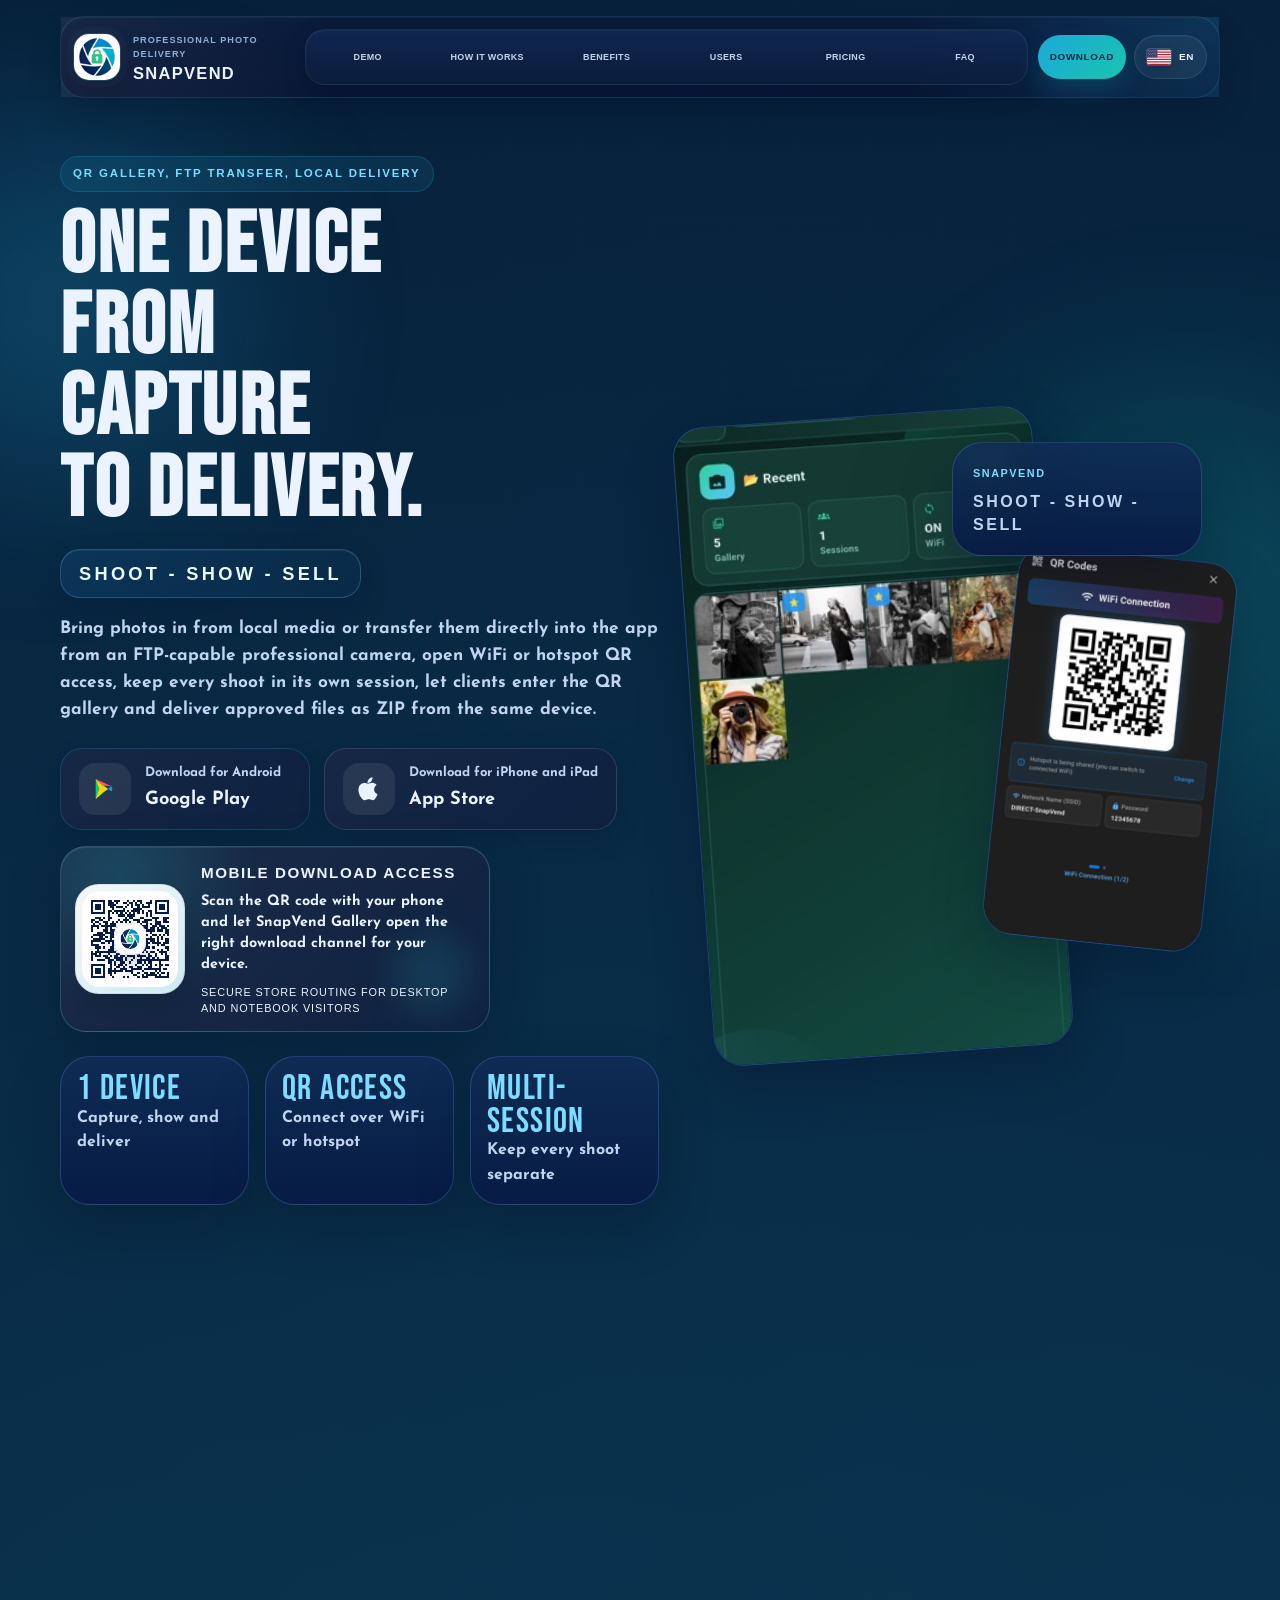
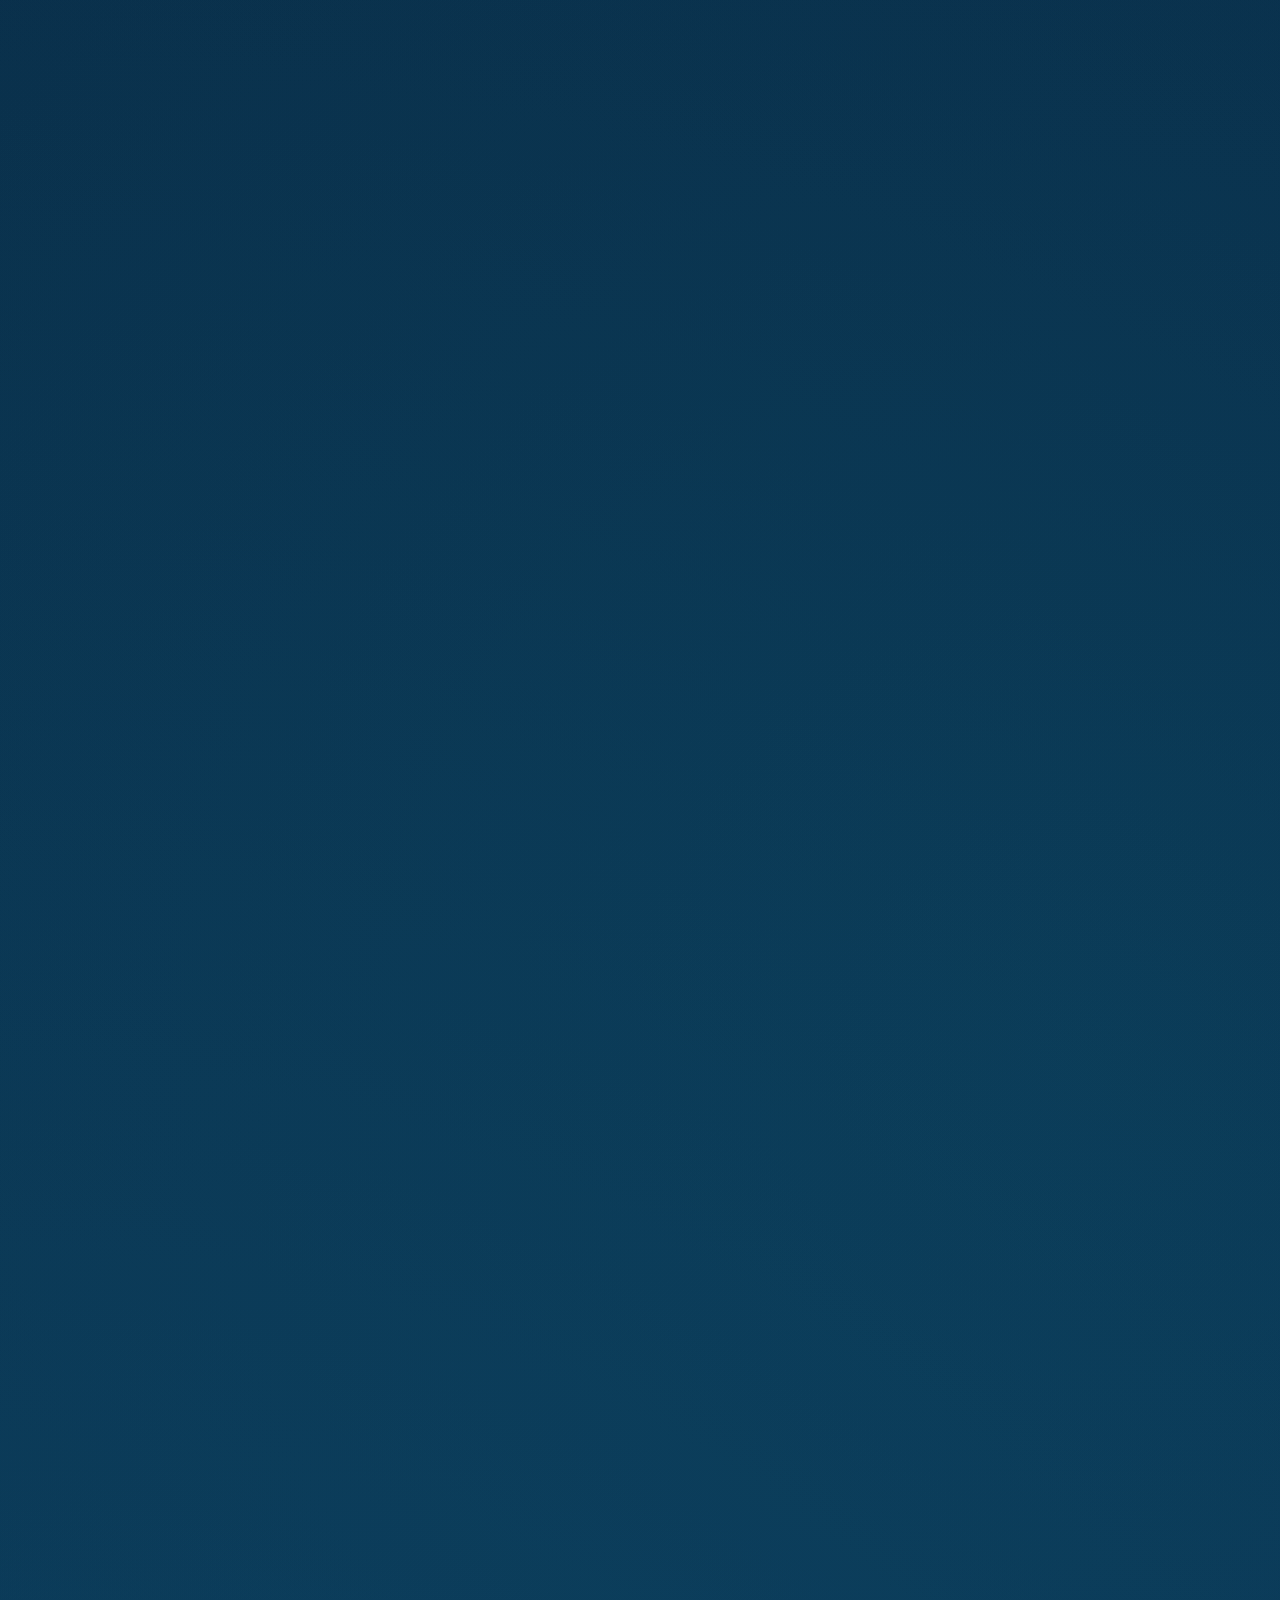
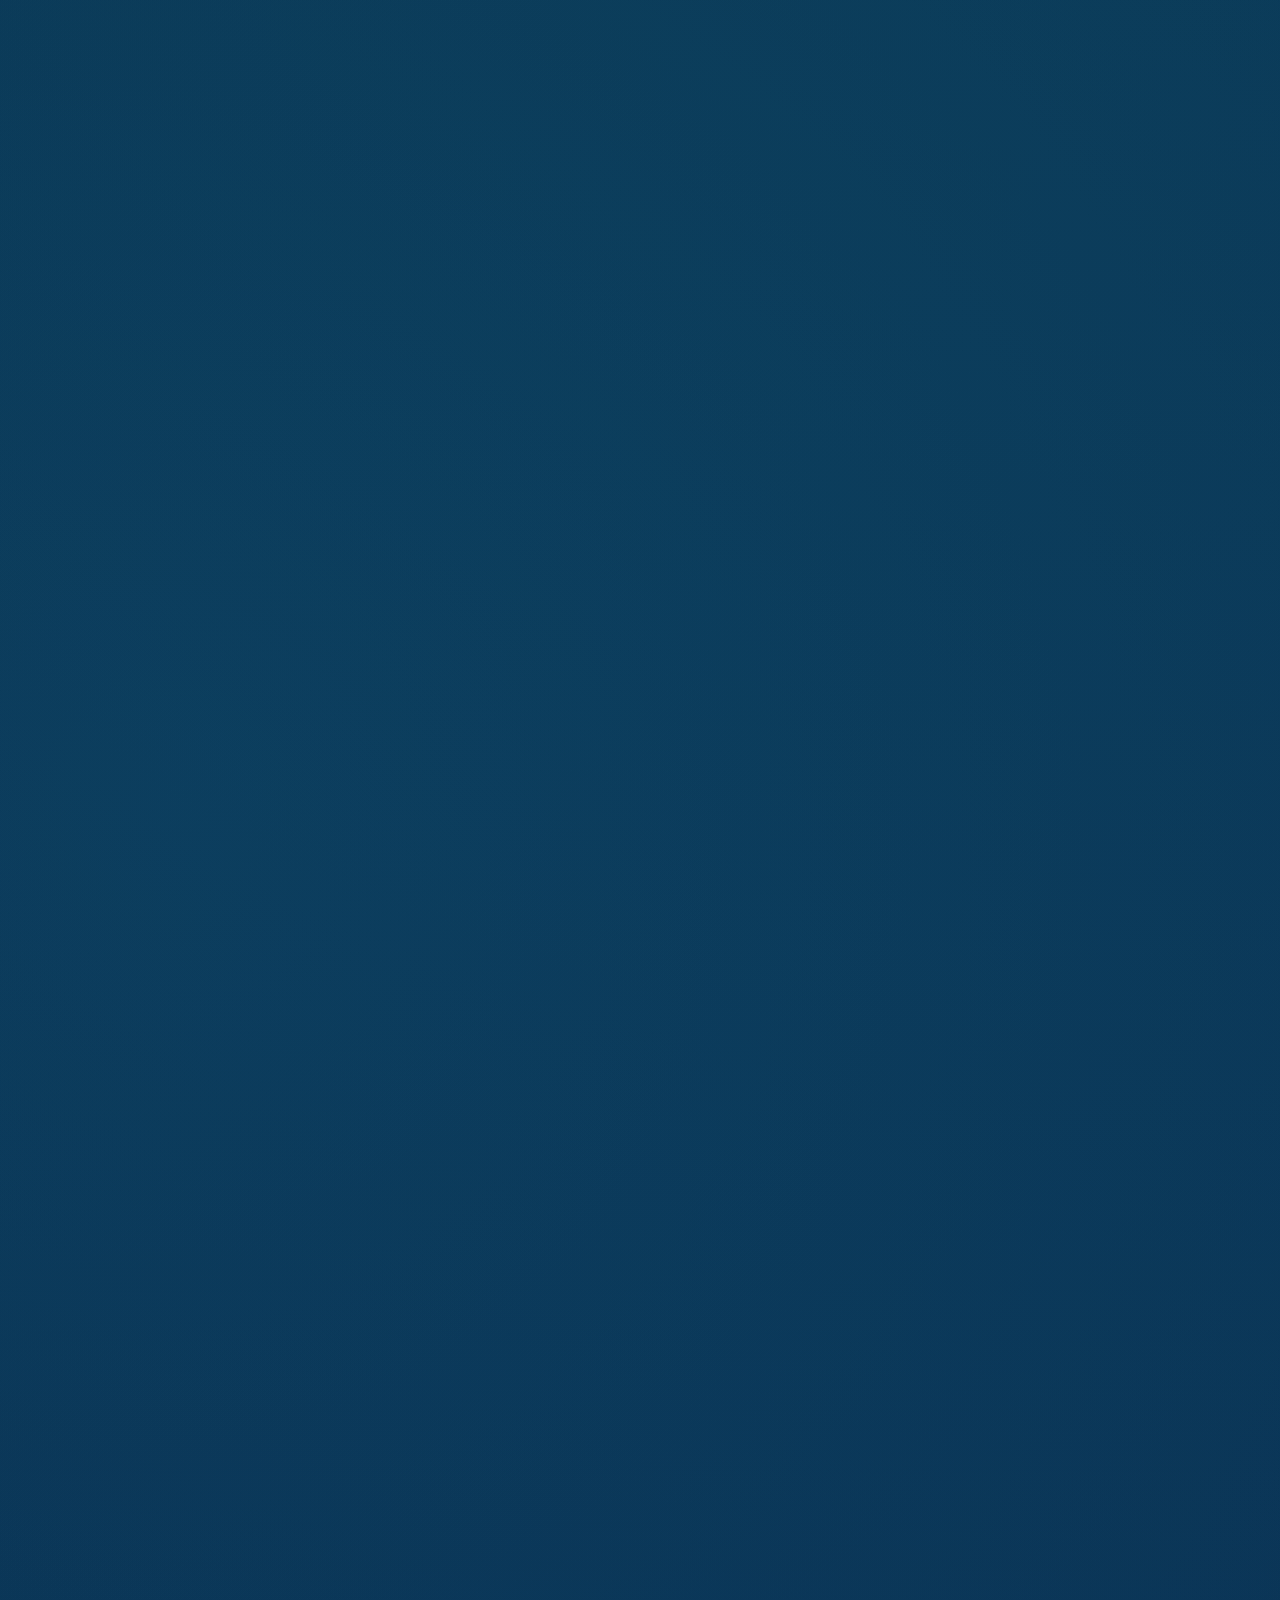
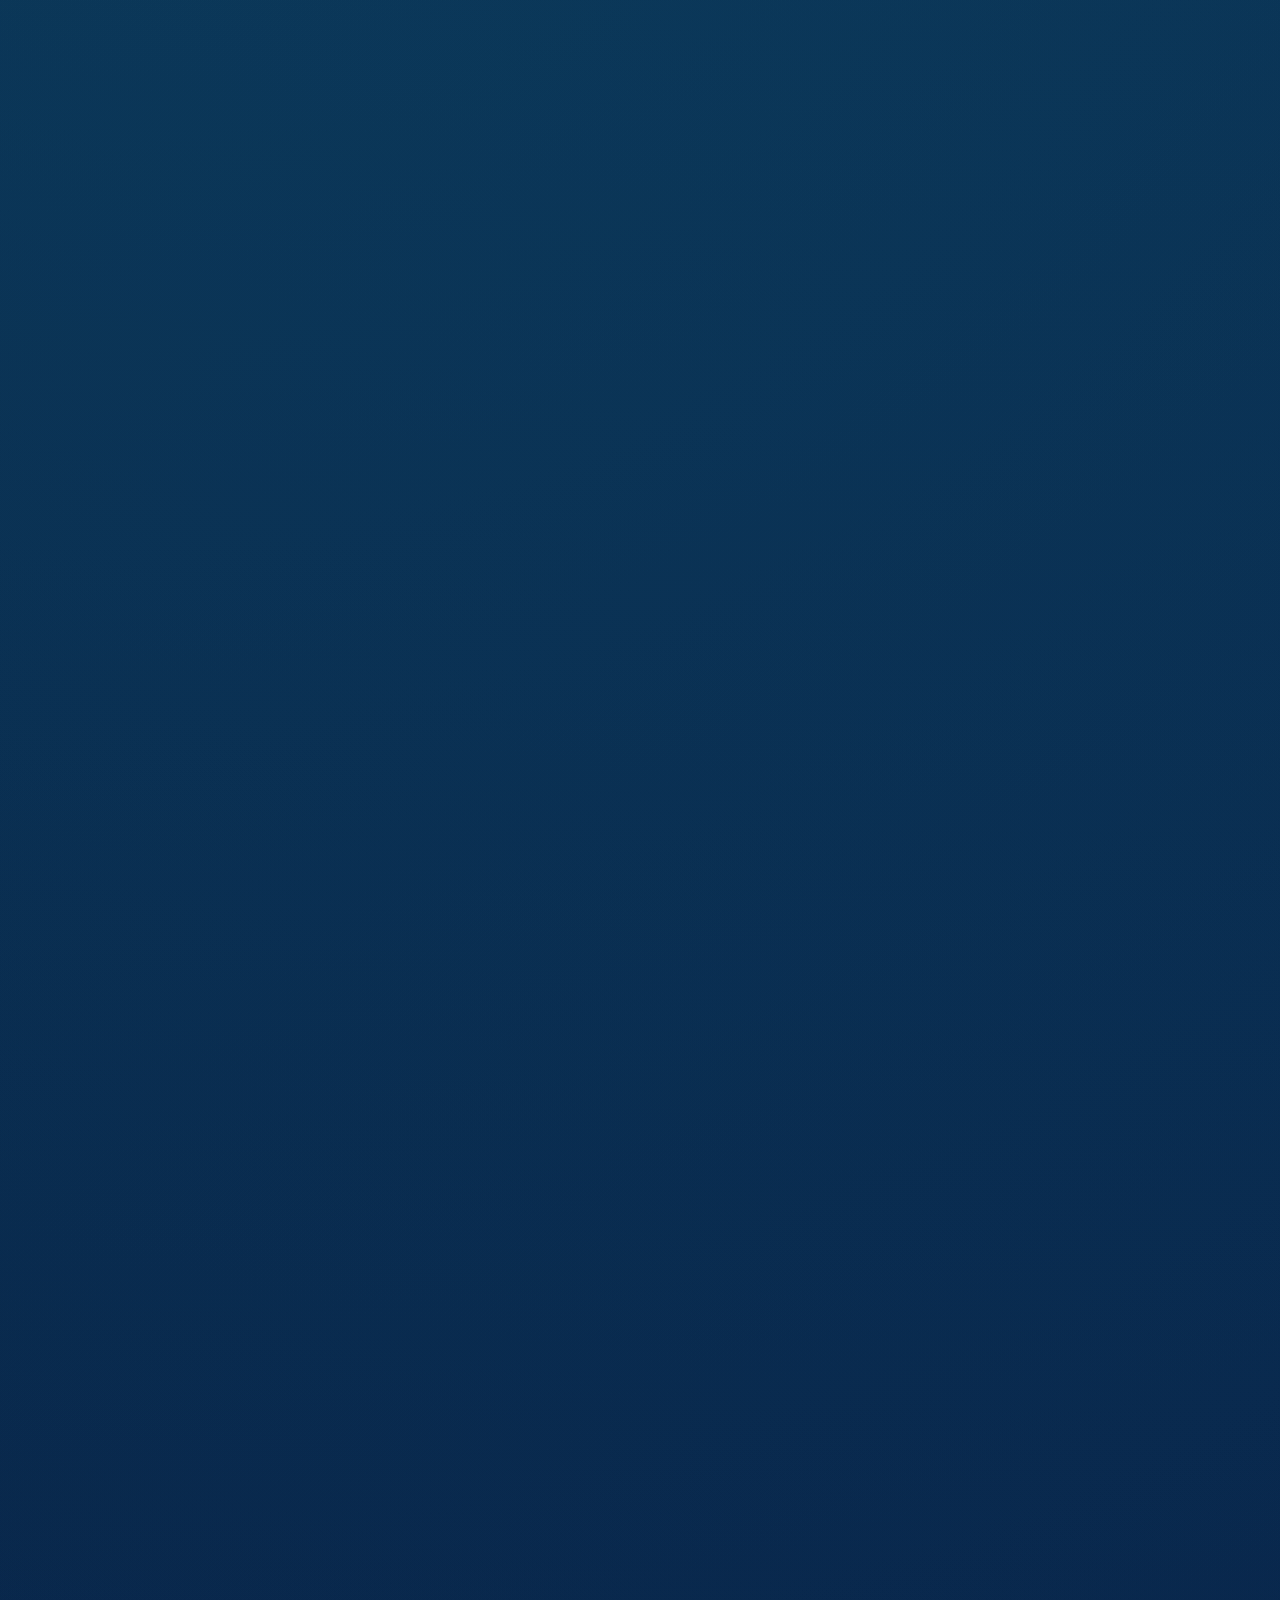
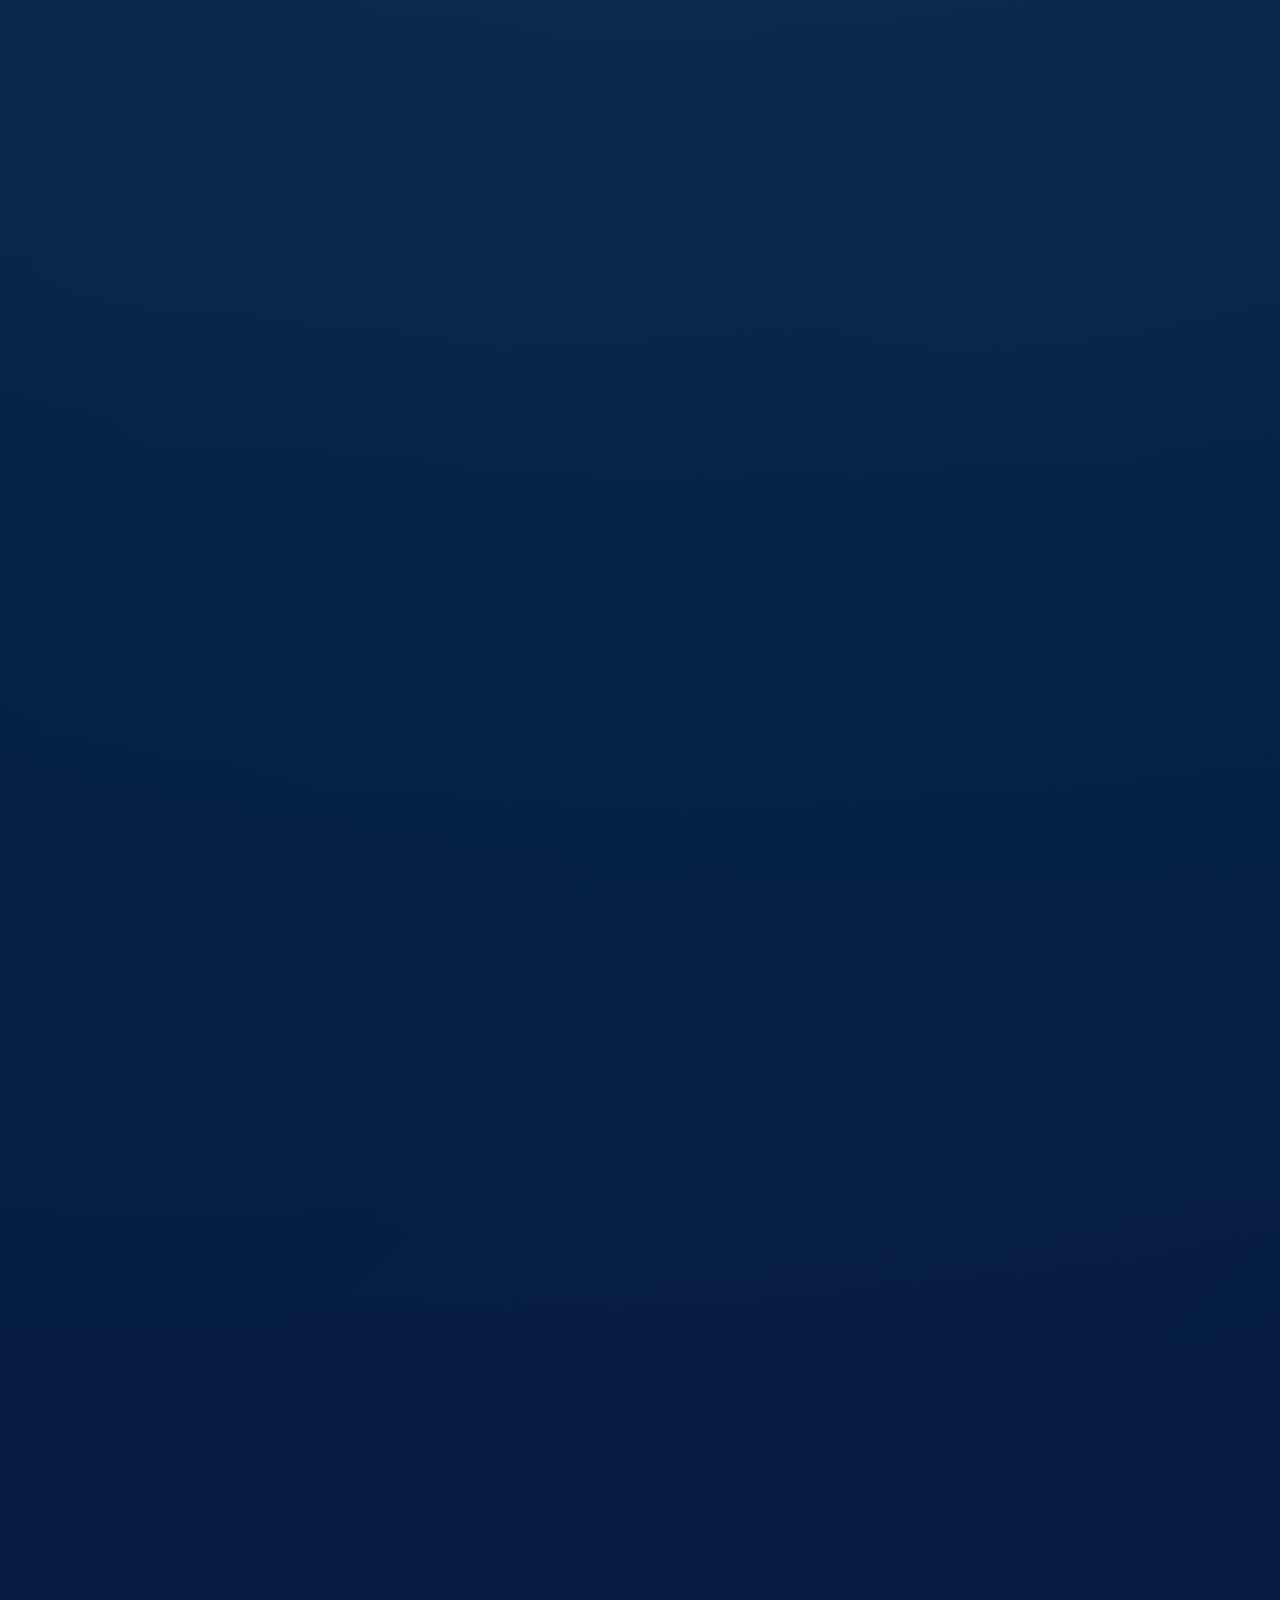
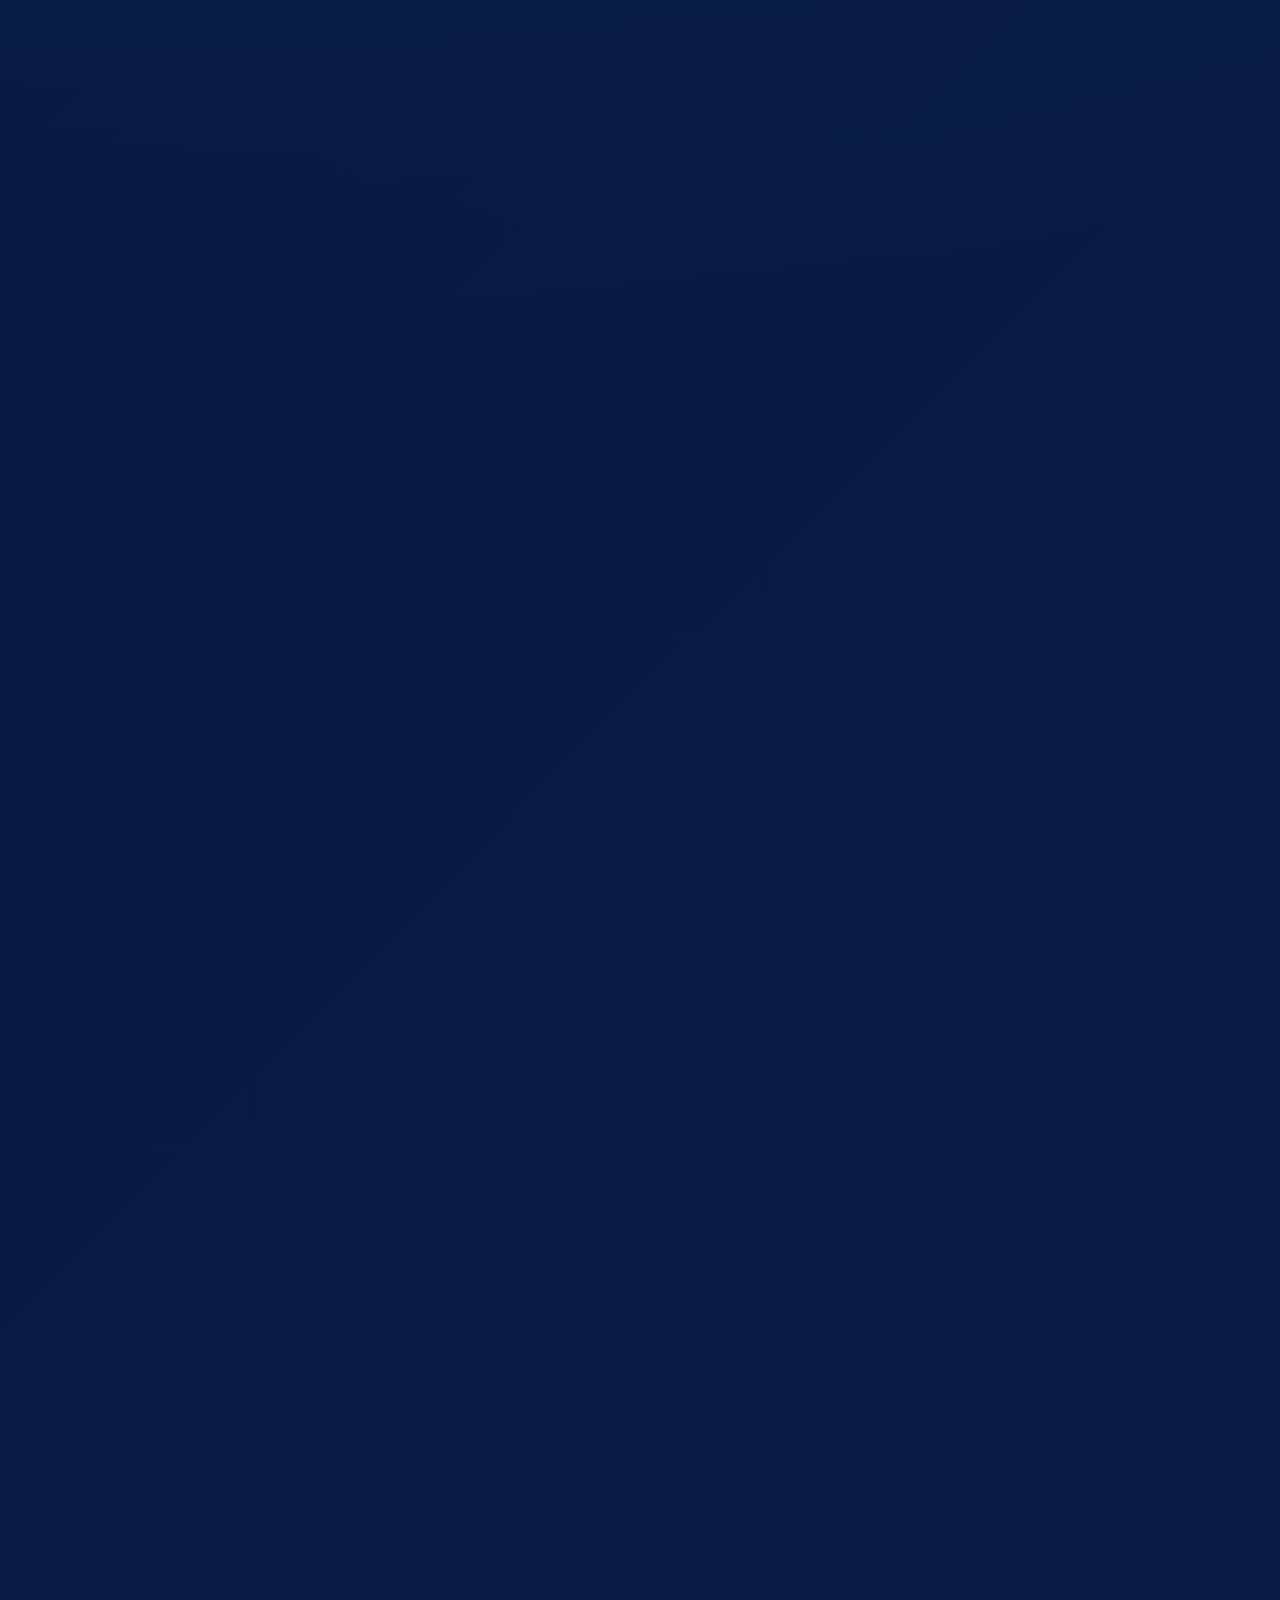
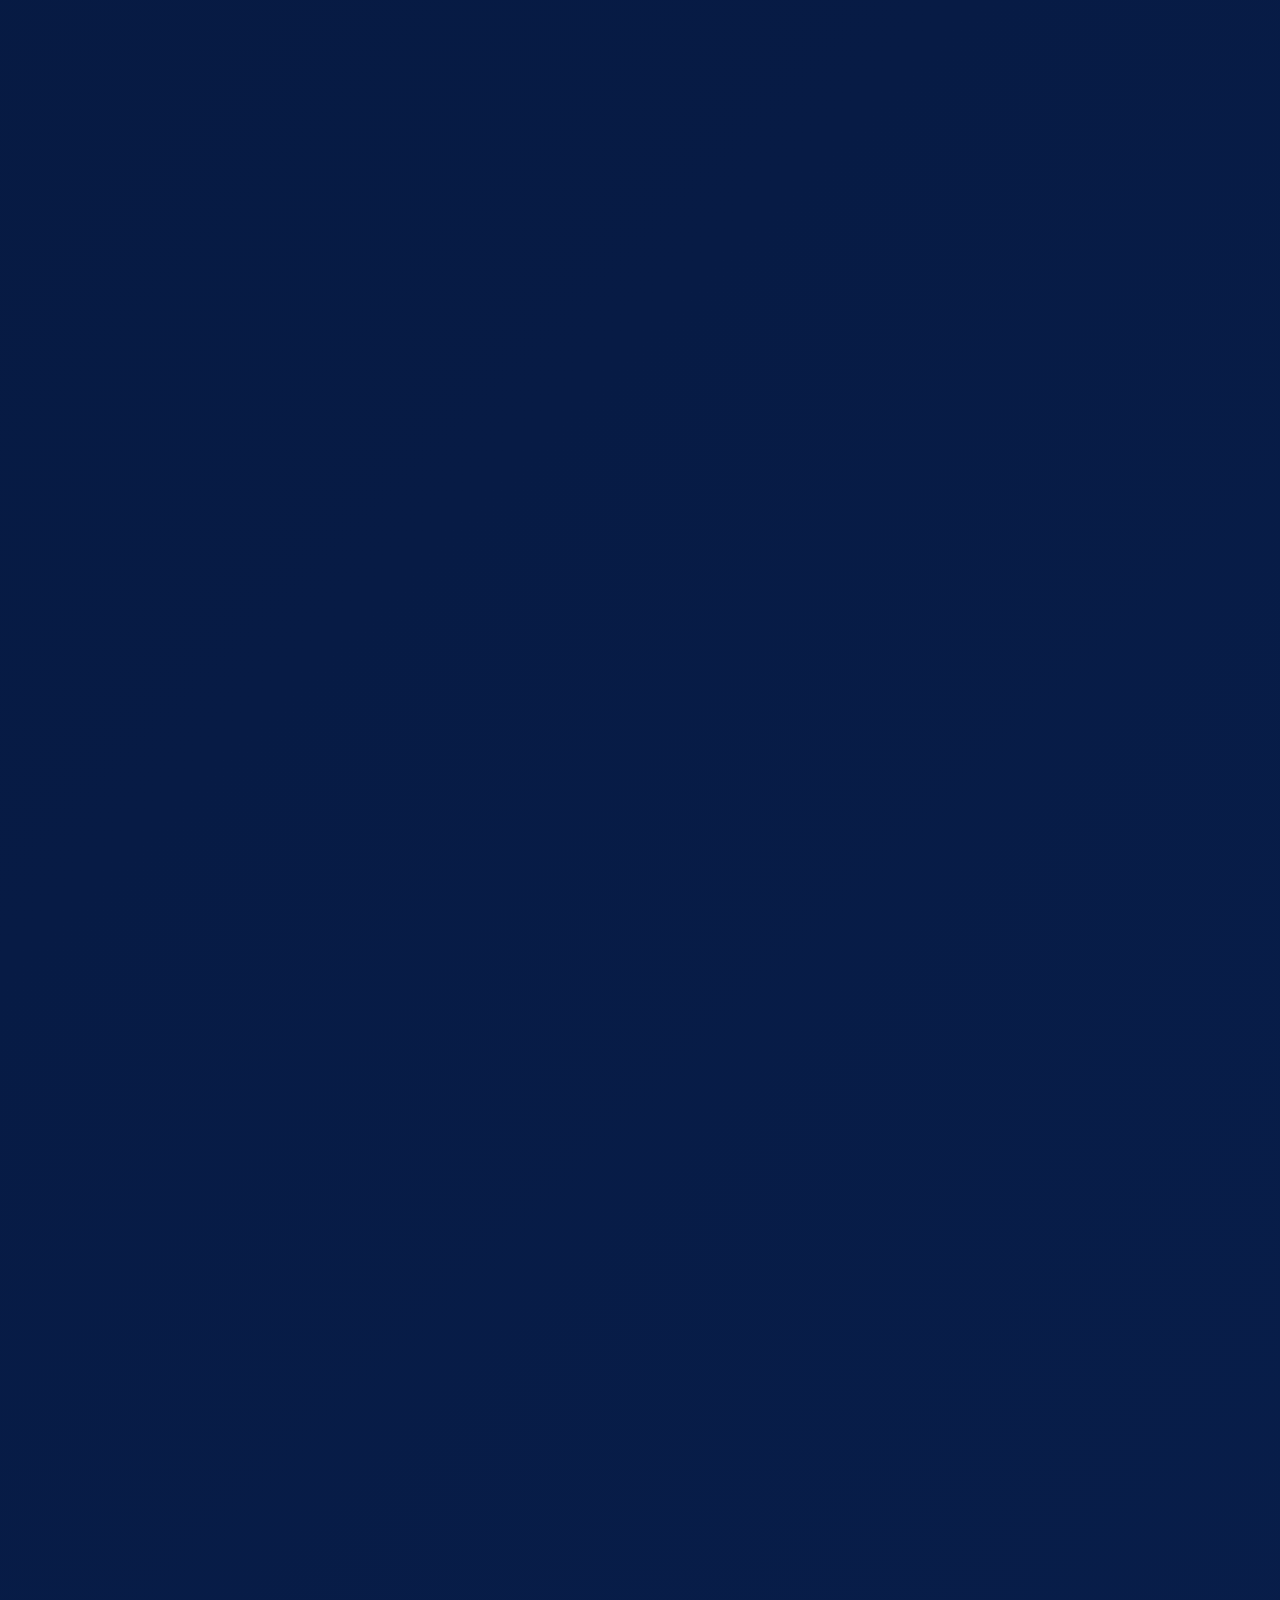
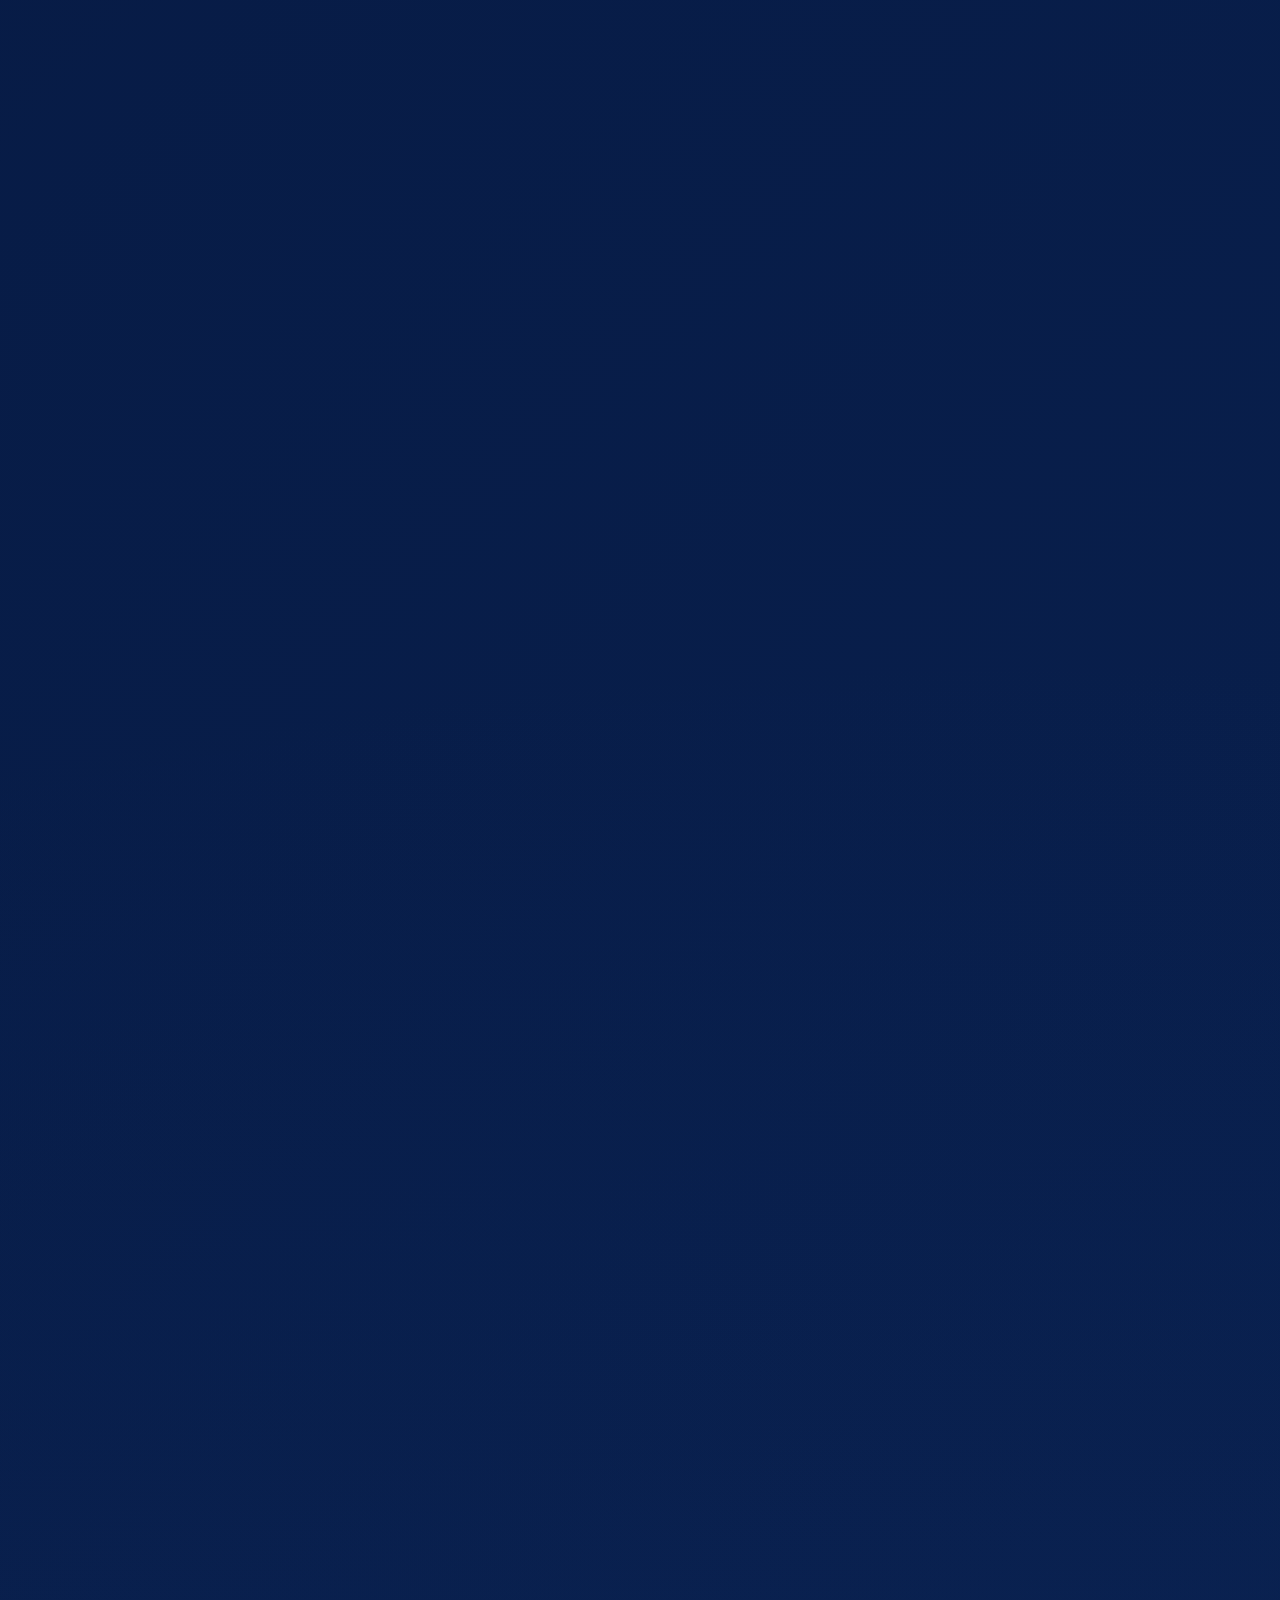
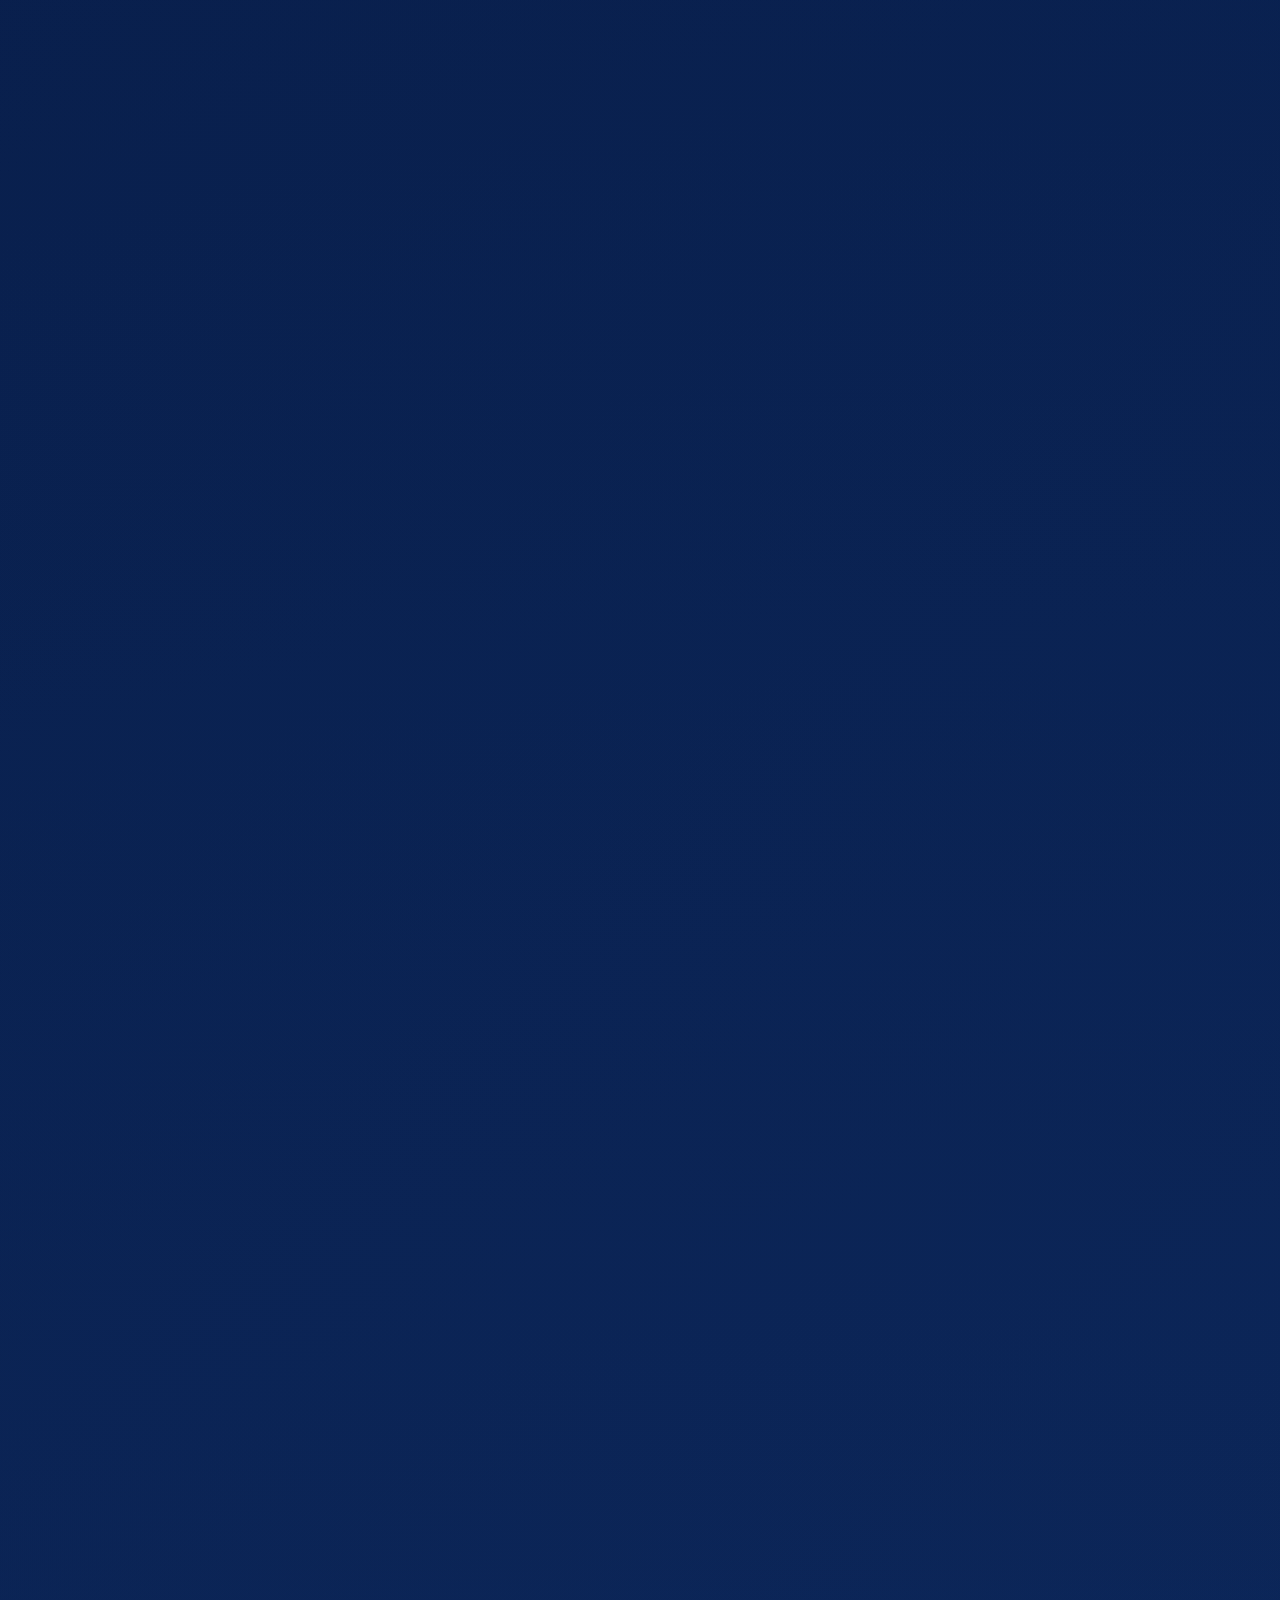
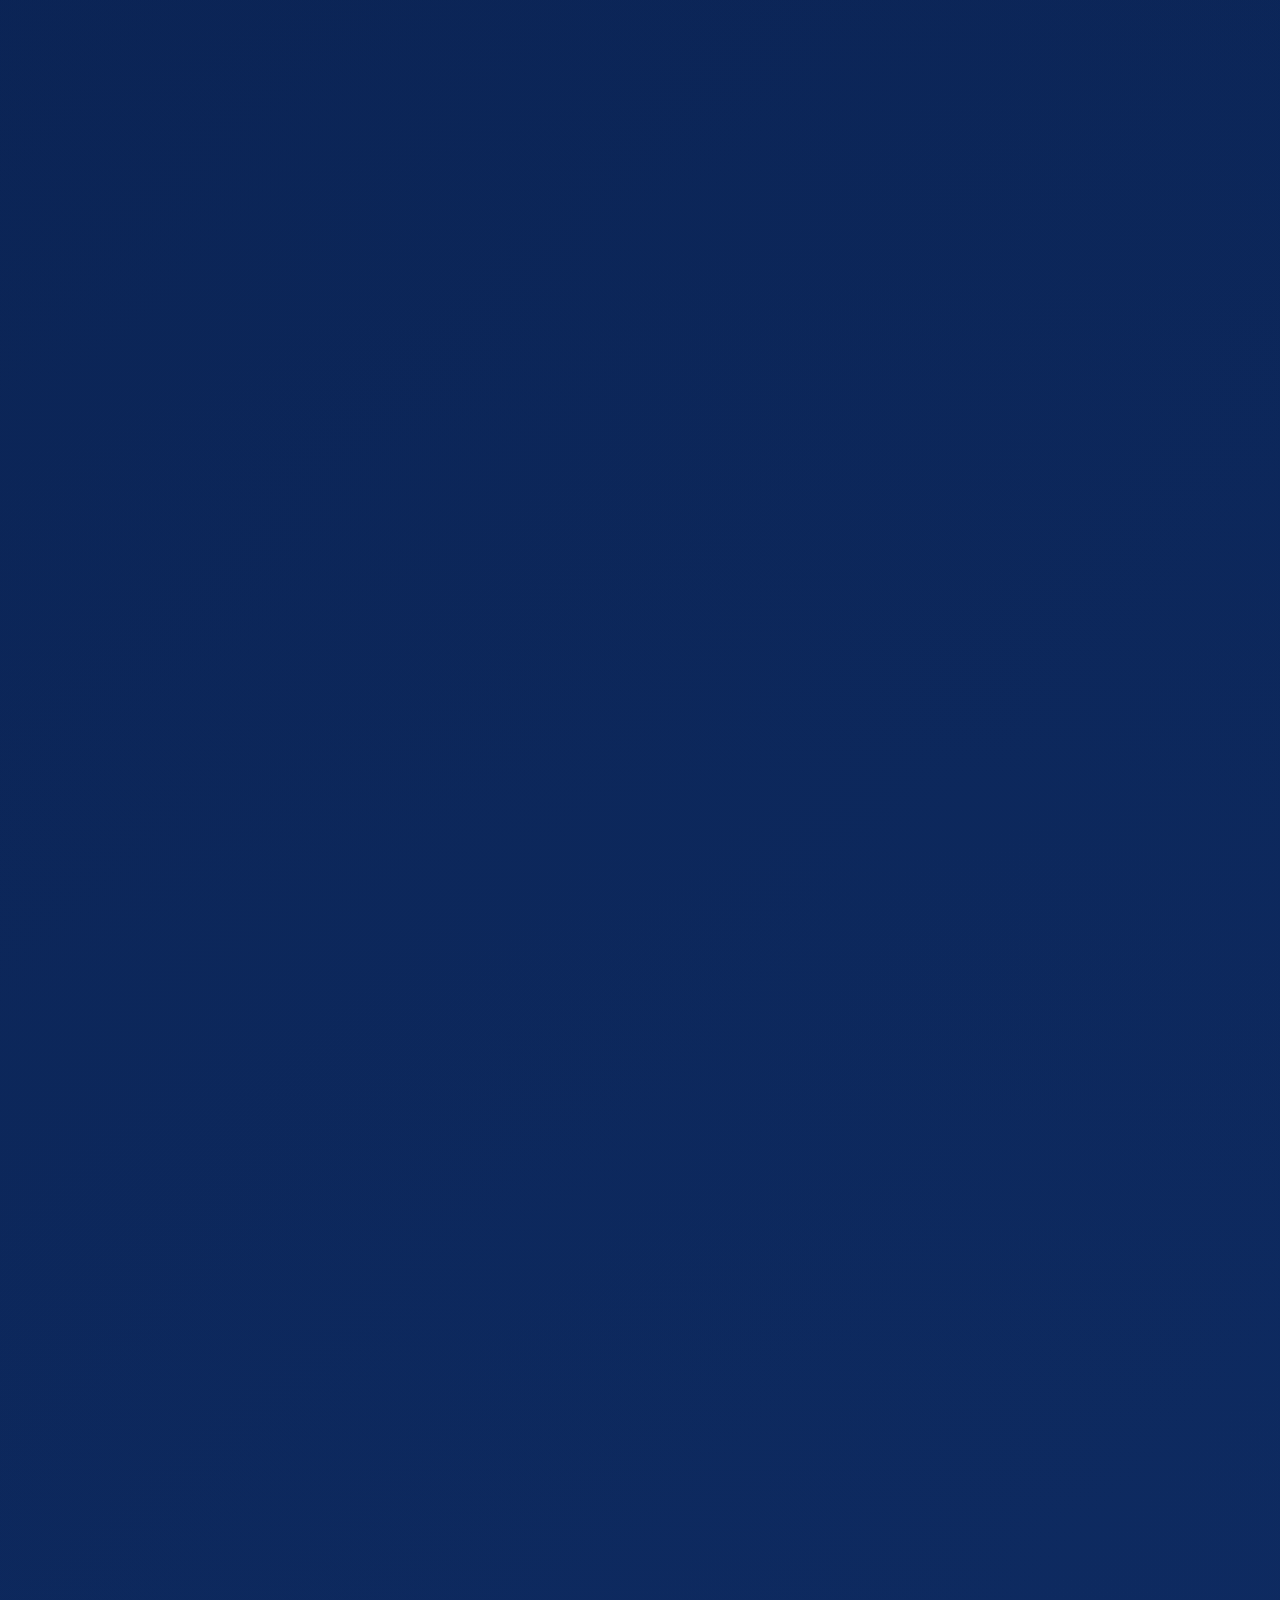
==== commit 8e9b53b5: "Add SnapVend privacy policy" ====
--- a/index.html
+++ b/index.html
@@ -72,10 +72,10 @@
     <link rel="manifest" href="./manifest.webmanifest">
     <link rel="preload" href="./assets/fonts/BebasNeue-Regular.ttf" as="font" type="font/ttf" crossorigin>
     <link rel="preload" href="./assets/fonts/JosefinSans-Bold.ttf" as="font" type="font/ttf" crossorigin>
-    <link rel="stylesheet" href="./styles.css?v=20260517152937">
-    <script type="application/ld+json">{"@context":"https://schema.org","@graph":[{"@type":"Organization","@id":"https://snapvendgallery.com/#organization","name":"SnapVend Gallery","alternateName":["SnapVend","SnapVend QR Gallery","SnapVend Photo Delivery"],"description":"SnapVend Gallery, fotoğrafçıların QR galeri paylaşımı, FTP kamera aktarımı, müşteri seçimi ve ZIP teslim akışını tek telefon veya tablette yönetmesine yardımcı olur.","disambiguatingDescription":"SnapVend Gallery, snapvendgallery.com üzerinde yayınlanan fotoğrafçılar için QR galeri ve yerel fotoğraf teslim uygulamasıdır.","slogan":"Çek - Göster - Sat","url":"https://snapvendgallery.com/","logo":{"@type":"ImageObject","url":"https://snapvendgallery.com/assets/branding/snapvend_logo_square.png"},"image":"https://snapvendgallery.com/assets/branding/snapvend_logo_square.png","sameAs":["https://snapvendgallery.com/","https://play.google.com/store/apps/details?id=com.snapvend.gallery","https://apps.apple.com/us/app/snapvend-gallery/id6764613281"],"contactPoint":[{"@id":"https://snapvendgallery.com/#sales-contact"}]},{"@type":"ContactPoint","@id":"https://snapvendgallery.com/#sales-contact","contactType":"sales","email":"snapvendinfo@gmail.com","url":"mailto:snapvendinfo@gmail.com","availableLanguage":["Türkçe","İngilizce","İspanyolca","Fransızca","Almanca","İtalyanca","Portekizce","Rusça","Arapça","Hintçe","Japonca","Çince"]},{"@type":"WebSite","@id":"https://snapvendgallery.com/#website","url":"https://snapvendgallery.com/","name":"SnapVend Gallery","alternateName":"SnapVend","inLanguage":"tr","publisher":{"@id":"https://snapvendgallery.com/#organization"}},{"@type":"WebPage","@id":"https://snapvendgallery.com/#webpage","url":"https://snapvendgallery.com/","name":"SnapVend Gallery | Fotoğrafçılar İçin QR Galeri ve Yerel Teslim","description":"SnapVend Gallery, fotoğrafçıların QR galeri paylaşımı, FTP kamera aktarımı, müşteri seçimi ve ZIP teslim akışını tek telefon veya tablette yönetmesine yardımcı olur.","inLanguage":"tr","isPartOf":{"@id":"https://snapvendgallery.com/#website"},"about":{"@id":"https://snapvendgallery.com/#app"},"mainEntity":{"@id":"https://snapvendgallery.com/#app"},"primaryImageOfPage":{"@type":"ImageObject","url":"https://snapvendgallery.com/assets/branding/snapvend_logo_square.png"},"keywords":"SnapVend Gallery, SnapVend, snapvendgallery.com, SnapVend Gallery uygulaması, fotoğrafçılar için QR galeri uygulaması, fotoğraf teslim uygulaması, Çek - Göster - Sat, QR galeri, FTP aktarım, yerel teslim, QR, oturum ve teslim tek akışta, Klasik galeri paylaşımından daha kontrollü saha akışı, Profesyonel saha ekipleri için tasarlandı, SnapVend'in öne çıktığı saha akışları, İstek, talep ve iş birliği mesajlarını doğrudan bize gönderin, Çok dilli müşteri deneyimi ile daha anlaşılır akış, İlk teslim akışını dakikalar içinde kurun, Çekilen fotoğraf büyük ekrana düşer, satış akışı QR ile başlar, Canlı akış mantığı, Satış, baskı ve lisans aynı profesyonel akışta, 1 telefon + 1 tablet ile kontrollü Premium kullanım, Fotoğrafları profesyonel kameradan al, WiFi / erişim noktası QR bağlantısını başlat, Oturum galerisini QR ile aç, Yerel ödeme ve PAC onayı, ZIP teslim ve satış raporu, Müşteriye uygulama indirtmez, Oturum bazlı düzen kurar, Satış ve teslim tek cihazda kalır, Canlı çekim için operasyonel kontrol, Lisans ve cihaz kuralları net görünür, Etkinlik ve organizasyon ekranı, Düğünlerde baskı talebi, TV, tablet ve notebook uyumu, Kamera çeker, FTP ile uygulamaya gönderir., Yeni kareler canlı sunum ekranında anlık çoğalır., Müşteri QR kodu okutup fotoğrafını seçer., Satın alınan veya baskıya gönderilen fotoğraf canlı ekrandan düşer., Canlı satış sunumu, Çalışan onayı ve PAC kontrolü, Düğün baskı hazırlığı, Rapor ve dışa aktarma, Google Play ve App Store abonelik altyapısına hazır, Cihaz aktivasyonu ve cihaz değiştirme akışı, Özel işletme adı, logo ve ZIP dosya adı, Düğün ve etkinlik fotoğrafçıları, Stüdyo ve portre çekimleri, Okul, spor ve kurumsal işler, Sokak, turistik alan ve mobil portre çekimleri, Mobil teslim ekipleri, Web sitesi ve ilk yönlendirme, Galeri ve müşteri seçimi, Onay ve teslim akışı, Uygulamayı kur, Fotoğrafları alın, QR ile müşteriye göster, Onayla ve teslim et, Düğün ve davet seçimi, Düğün baskı listesi, Stüdyo seçim masası, Okul ve spor oturumları, Sokak ve turistik alan portre satışı, Kurumsal etkinlik standı, Düğün baskı ve teslim ekipleri, Hızlı teslim ekipleri, Markalı deneyim arayan stüdyolar, Yerel ağ ile çalışan operasyonlar, Çoklu oturum yöneten ekipler, Sınırsız günlük teslim, Sınırsız canlı sunum ve büyük ekran satış vitrini, Sınırsız baskı kuyruğu / baskı sipariş listesi, Detaylı satış, indirme ve dönüşüm raporları, Ödeme/PAC onayı ve ZIP teslim akışı, 1 telefon + 1 tablet aktivasyonu, Satın alma geri yükleme ve abonelik yönetimi, Aylık Premium’daki tüm operasyon özellikleri, 12 aylık kullanımda daha avantajlı toplam maliyet, Doğrulanmış lisansla 14 gün offline erişim penceresi, Yoğun düğün, etkinlik ve saha ekipleri için sürdürülebilir kullanım, Canlı sunum, baskı kuyruğu ve raporları yıl boyu limitsiz kullanma, Marka ve teslim akışı üzerinde tam kontrol, QR erişim, oturum, ödeme ve teslim tek akışta ilerler., Düğün, etkinlik, stüdyo ve mobil portre satışına uyum sağlar., Yerel ağ mantığı sayesinde hızlı, kontrollü ve internete daha az bağımlı çalışır., Genel Bilgi, Demo Talebi, Fiyatlandırma, İş Ortaklığı, Özel Talep","hasPart":[{"@id":"https://snapvendgallery.com/#audience"},{"@id":"https://snapvendgallery.com/#language-support-benefits"},{"@id":"https://snapvendgallery.com/#why-snapvend"},{"@id":"https://snapvendgallery.com/#live-presentation"},{"@id":"https://snapvendgallery.com/#field-operations"},{"@id":"https://snapvendgallery.com/#quick-start"},{"@id":"https://snapvendgallery.com/#use-cases"},{"@id":"https://snapvendgallery.com/#reference-profiles"},{"@id":"https://snapvendgallery.com/#faq"},{"@id":"https://snapvendgallery.com/#contact-page"},{"@id":"https://snapvendgallery.com/#contact-topics"},{"@id":"https://snapvendgallery.com/#why-snapvend-points"},{"@id":"https://snapvendgallery.com/#supported-languages"}]},{"@type":"SoftwareApplication","@id":"https://snapvendgallery.com/#app","name":"SnapVend Gallery","alternateName":["SnapVend","SnapVend QR Gallery","SnapVend Photographer Gallery"],"description":"SnapVend Gallery, fotoğrafçıların QR galeri paylaşımı, FTP kamera aktarımı, müşteri seçimi ve ZIP teslim akışını tek telefon veya tablette yönetmesine yardımcı olur.","disambiguatingDescription":"SnapVend Gallery, fotoğrafçılar için mobil QR galeri, FTP kamera aktarımı ve yerel ZIP teslim uygulamasıdır.","applicationCategory":"BusinessApplication","applicationSubCategory":"Fotoğraf akışı, baskı yönetimi ve teslim","applicationSuite":"SnapVend Gallery","identifier":"com.snapvend.gallery","operatingSystem":"ANDROID, IOS","inLanguage":"tr","availableLanguage":["Türkçe","İngilizce","İspanyolca","Fransızca","Almanca","İtalyanca","Portekizce","Rusça","Arapça","Hintçe","Japonca","Çince"],"url":"https://snapvendgallery.com/","mainEntityOfPage":"https://snapvendgallery.com/","image":"https://snapvendgallery.com/assets/branding/snapvend_logo_square.png","screenshot":["https://snapvendgallery.com/assets/marketing/google_play/web/01_gallery_dashboard_hero.jpg","https://snapvendgallery.com/assets/marketing/google_play/web/02_session_qr_access_hero.png","https://snapvendgallery.com/assets/marketing/google_play/web/05_ftp_server_settings_web.png","https://snapvendgallery.com/assets/marketing/google_play/web/01_gallery_dashboard_web.png","https://snapvendgallery.com/assets/marketing/google_play/web/03_browser_gallery_selection_web.png","https://snapvendgallery.com/assets/marketing/google_play/web/06_customer_gallery_selection_tr_web.png","https://snapvendgallery.com/assets/marketing/google_play/web/04_payment_approval_flow_web.png","https://snapvendgallery.com/assets/marketing/google_play/web/07_reports_dashboard_web.png"],"keywords":"SnapVend Gallery, SnapVend, snapvendgallery.com, SnapVend Gallery uygulaması, fotoğrafçılar için QR galeri uygulaması, fotoğraf teslim uygulaması, Çek - Göster - Sat, QR galeri, FTP aktarım, yerel teslim, QR, oturum ve teslim tek akışta, Klasik galeri paylaşımından daha kontrollü saha akışı, Profesyonel saha ekipleri için tasarlandı, SnapVend'in öne çıktığı saha akışları, İstek, talep ve iş birliği mesajlarını doğrudan bize gönderin, Çok dilli müşteri deneyimi ile daha anlaşılır akış, İlk teslim akışını dakikalar içinde kurun, Çekilen fotoğraf büyük ekrana düşer, satış akışı QR ile başlar, Canlı akış mantığı, Satış, baskı ve lisans aynı profesyonel akışta, 1 telefon + 1 tablet ile kontrollü Premium kullanım, Fotoğrafları profesyonel kameradan al, WiFi / erişim noktası QR bağlantısını başlat, Oturum galerisini QR ile aç, Yerel ödeme ve PAC onayı, ZIP teslim ve satış raporu, Müşteriye uygulama indirtmez, Oturum bazlı düzen kurar, Satış ve teslim tek cihazda kalır, Canlı çekim için operasyonel kontrol, Lisans ve cihaz kuralları net görünür, Etkinlik ve organizasyon ekranı, Düğünlerde baskı talebi, TV, tablet ve notebook uyumu, Kamera çeker, FTP ile uygulamaya gönderir., Yeni kareler canlı sunum ekranında anlık çoğalır., Müşteri QR kodu okutup fotoğrafını seçer., Satın alınan veya baskıya gönderilen fotoğraf canlı ekrandan düşer., Canlı satış sunumu, Çalışan onayı ve PAC kontrolü, Düğün baskı hazırlığı, Rapor ve dışa aktarma, Google Play ve App Store abonelik altyapısına hazır, Cihaz aktivasyonu ve cihaz değiştirme akışı, Özel işletme adı, logo ve ZIP dosya adı, Düğün ve etkinlik fotoğrafçıları, Stüdyo ve portre çekimleri, Okul, spor ve kurumsal işler, Sokak, turistik alan ve mobil portre çekimleri, Mobil teslim ekipleri, Web sitesi ve ilk yönlendirme, Galeri ve müşteri seçimi, Onay ve teslim akışı, Uygulamayı kur, Fotoğrafları alın, QR ile müşteriye göster, Onayla ve teslim et, Düğün ve davet seçimi, Düğün baskı listesi, Stüdyo seçim masası, Okul ve spor oturumları, Sokak ve turistik alan portre satışı, Kurumsal etkinlik standı, Düğün baskı ve teslim ekipleri, Hızlı teslim ekipleri, Markalı deneyim arayan stüdyolar, Yerel ağ ile çalışan operasyonlar, Çoklu oturum yöneten ekipler, Sınırsız günlük teslim, Sınırsız canlı sunum ve büyük ekran satış vitrini, Sınırsız baskı kuyruğu / baskı sipariş listesi, Detaylı satış, indirme ve dönüşüm raporları, Ödeme/PAC onayı ve ZIP teslim akışı, 1 telefon + 1 tablet aktivasyonu, Satın alma geri yükleme ve abonelik yönetimi, Aylık Premium’daki tüm operasyon özellikleri, 12 aylık kullanımda daha avantajlı toplam maliyet, Doğrulanmış lisansla 14 gün offline erişim penceresi, Yoğun düğün, etkinlik ve saha ekipleri için sürdürülebilir kullanım, Canlı sunum, baskı kuyruğu ve raporları yıl boyu limitsiz kullanma, Marka ve teslim akışı üzerinde tam kontrol, QR erişim, oturum, ödeme ve teslim tek akışta ilerler., Düğün, etkinlik, stüdyo ve mobil portre satışına uyum sağlar., Yerel ağ mantığı sayesinde hızlı, kontrollü ve internete daha az bağımlı çalışır., Genel Bilgi, Demo Talebi, Fiyatlandırma, İş Ortaklığı, Özel Talep","brand":{"@type":"Brand","name":"SnapVend Gallery","alternateName":"SnapVend"},"publisher":{"@id":"https://snapvendgallery.com/#organization"},"isAccessibleForFree":true,"featureList":["Fotoğrafları profesyonel kameradan al","WiFi / erişim noktası QR bağlantısını başlat","Oturum galerisini QR ile aç","Yerel ödeme ve PAC onayı","ZIP teslim ve satış raporu","Müşteriye uygulama indirtmez","Oturum bazlı düzen kurar","Satış ve teslim tek cihazda kalır","Canlı çekim için operasyonel kontrol","Lisans ve cihaz kuralları net görünür","Etkinlik ve organizasyon ekranı","Düğünlerde baskı talebi","TV, tablet ve notebook uyumu","Kamera çeker, FTP ile uygulamaya gönderir.","Yeni kareler canlı sunum ekranında anlık çoğalır.","Müşteri QR kodu okutup fotoğrafını seçer.","Satın alınan veya baskıya gönderilen fotoğraf canlı ekrandan düşer.","Canlı satış sunumu","Çalışan onayı ve PAC kontrolü","Düğün baskı hazırlığı","Rapor ve dışa aktarma","Google Play ve App Store abonelik altyapısına hazır","Cihaz aktivasyonu ve cihaz değiştirme akışı","Özel işletme adı, logo ve ZIP dosya adı","Uygulamayı kur","Fotoğrafları alın","QR ile müşteriye göster","Onayla ve teslim et","Sınırsız günlük teslim","Sınırsız canlı sunum ve büyük ekran satış vitrini","Sınırsız baskı kuyruğu / baskı sipariş listesi","Detaylı satış, indirme ve dönüşüm raporları","Ödeme/PAC onayı ve ZIP teslim akışı","1 telefon + 1 tablet aktivasyonu","Satın alma geri yükleme ve abonelik yönetimi","Aylık Premium’daki tüm operasyon özellikleri","12 aylık kullanımda daha avantajlı toplam maliyet","Doğrulanmış lisansla 14 gün offline erişim penceresi","Yoğun düğün, etkinlik ve saha ekipleri için sürdürülebilir kullanım","Canlı sunum, baskı kuyruğu ve raporları yıl boyu limitsiz kullanma","Marka ve teslim akışı üzerinde tam kontrol","Web sitesi ve ilk yönlendirme","Galeri ve müşteri seçimi","Onay ve teslim akışı","Düğün ve davet seçimi","Düğün baskı listesi"],"additionalProperty":[{"@type":"PropertyValue","name":"Desteklenen Diller","value":"Türkçe, İngilizce, İspanyolca, Fransızca, Almanca, İtalyanca, Portekizce, Rusça, Arapça, Hintçe, Japonca, Çince"},{"@type":"PropertyValue","name":"Yerellestirilmis musteri akisi kapsami","value":"Çok dilli müşteri deneyimi ile daha anlaşılır akış"},{"@type":"PropertyValue","name":"SnapVend farkı","value":"QR erişim, oturum, ödeme ve teslim tek akışta ilerler. | Düğün, etkinlik, stüdyo ve mobil portre satışına uyum sağlar. | Yerel ağ mantığı sayesinde hızlı, kontrollü ve internete daha az bağımlı çalışır."},{"@type":"PropertyValue","name":"Canlı akış mantığı","value":"Kamera çeker, FTP ile uygulamaya gönderir. | Yeni kareler canlı sunum ekranında anlık çoğalır. | Müşteri QR kodu okutup fotoğrafını seçer. | Satın alınan veya baskıya gönderilen fotoğraf canlı ekrandan düşer."},{"@type":"PropertyValue","name":"Premium lisans","value":"1 telefon + 1 tablet ile kontrollü Premium kullanım: Premium plan; teslim, canlı sunum ve baskı sipariş listesi limitlerini kaldırır. Doğrulanmış lisans, tanımlı offline pencerede sahada çalışmaya devam eder."},{"@type":"PropertyValue","name":"Premium (Aylık)","value":"Premium; sınırsız teslim, canlı sunum, baskı kuyruğu, detaylı raporlar, ödeme/PAC onayı, markalı ZIP teslimi ve 1 telefon + 1 tablet aktivasyonunu tek lisans altında toplar. Yıllık Premium aynı operasyon haklarını daha avantajlı yıllık maliyetle sunar."}],"audience":[{"@type":"Audience","audienceType":"Düğün ve etkinlik fotoğrafçıları","description":"Canlı çekimde hızlı seçim, anında teslim ve baskı listesini aynı akışta yönetmek isteyen düğün ekipleri için güçlü bir yapı sunar."},{"@type":"Audience","audienceType":"Stüdyo ve portre çekimleri","description":"Müşteriyle birlikte seçim yapıp daha düzenli ilerlemek isteyen stüdyolar."},{"@type":"Audience","audienceType":"Okul, spor ve kurumsal işler","description":"Oturumları karıştırmadan toplu çekimleri yönetmek isteyen ekipler."},{"@type":"Audience","audienceType":"Sokak, turistik alan ve mobil portre çekimleri","description":"Sahada hızlı çekim yapıp, seçilen kareleri anında göstererek tekli veya paket teslim satışı yapmak isteyen fotoğrafçılar için güçlü bir akış sunar."},{"@type":"Audience","audienceType":"Mobil teslim ekipleri","description":"İnternete bağlı kalmadan yerel ağ ve hotspot ile çalışan operasyonlar."}],"offers":[{"@type":"Offer","name":"Free","description":"Günlük 10 fotoğraf teslim hakkı | Günlük 10 baskı siparişi hakkı | Günlük 10 canlı sunum hakkı | SnapVend markası görünür kalır | Aboneliğe geçmeden temel akışı test edin","price":0,"priceCurrency":"TRY","availability":"https://schema.org/InStock","url":"https://snapvendgallery.com/#pricing"},{"@type":"Offer","name":"Premium (Aylık)","description":"Sınırsız günlük teslim | Sınırsız canlı sunum ve büyük ekran satış vitrini | Sınırsız baskı kuyruğu / baskı sipariş listesi | Detaylı satış, indirme ve dönüşüm raporları | Ödeme/PAC onayı ve ZIP teslim akışı | 1 telefon + 1 tablet aktivasyonu | Özel işletme adı, logo ve ZIP dosya adı | Satın alma geri yükleme ve abonelik yönetimi","price":399.99,"priceCurrency":"TRY","availability":"https://schema.org/InStock","url":"https://snapvendgallery.com/#pricing"},{"@type":"Offer","name":"Premium (Yıllık)","description":"Aylık Premium’daki tüm operasyon özellikleri | 12 aylık kullanımda daha avantajlı toplam maliyet | Doğrulanmış lisansla 14 gün offline erişim penceresi | Yoğun düğün, etkinlik ve saha ekipleri için sürdürülebilir kullanım | Canlı sunum, baskı kuyruğu ve raporları yıl boyu limitsiz kullanma | Marka ve teslim akışı üzerinde tam kontrol","price":3999.99,"priceCurrency":"TRY","availability":"https://schema.org/InStock","url":"https://snapvendgallery.com/#pricing"}],"downloadUrl":["https://play.google.com/store/apps/details?id=com.snapvend.gallery","https://apps.apple.com/us/app/snapvend-gallery/id6764613281"],"installUrl":["https://play.google.com/store/apps/details?id=com.snapvend.gallery","https://apps.apple.com/us/app/snapvend-gallery/id6764613281"],"dateModified":"2026-05-17"},{"@type":"ItemList","@id":"https://snapvendgallery.com/#audience","url":"https://snapvendgallery.com/#audience","name":"Profesyonel saha ekipleri için tasarlandı","numberOfItems":5,"itemListElement":[{"@type":"ListItem","position":1,"item":{"@type":"Thing","name":"Düğün ve etkinlik fotoğrafçıları","description":"Canlı çekimde hızlı seçim, anında teslim ve baskı listesini aynı akışta yönetmek isteyen düğün ekipleri için güçlü bir yapı sunar."}},{"@type":"ListItem","position":2,"item":{"@type":"Thing","name":"Stüdyo ve portre çekimleri","description":"Müşteriyle birlikte seçim yapıp daha düzenli ilerlemek isteyen stüdyolar."}},{"@type":"ListItem","position":3,"item":{"@type":"Thing","name":"Okul, spor ve kurumsal işler","description":"Oturumları karıştırmadan toplu çekimleri yönetmek isteyen ekipler."}},{"@type":"ListItem","position":4,"item":{"@type":"Thing","name":"Sokak, turistik alan ve mobil portre çekimleri","description":"Sahada hızlı çekim yapıp, seçilen kareleri anında göstererek tekli veya paket teslim satışı yapmak isteyen fotoğrafçılar için güçlü bir akış sunar."}},{"@type":"ListItem","position":5,"item":{"@type":"Thing","name":"Mobil teslim ekipleri","description":"İnternete bağlı kalmadan yerel ağ ve hotspot ile çalışan operasyonlar."}}]},{"@type":"ItemList","@id":"https://snapvendgallery.com/#language-support-benefits","url":"https://snapvendgallery.com/#language-support-benefits","name":"Çok dilli müşteri deneyimi ile daha anlaşılır akış","numberOfItems":3,"itemListElement":[{"@type":"ListItem","position":1,"item":{"@type":"Thing","name":"Web sitesi ve ilk yönlendirme","description":"Ziyaretçi desteklenen dillerden biriyle geldiğinde içeriği daha rahat takip edebilir ve doğru sayfaya daha hızlı ulaşır."}},{"@type":"ListItem","position":2,"item":{"@type":"Thing","name":"Galeri ve müşteri seçimi","description":"Müşteri tarafındaki galeri deneyimi ve seçim süreci, dil bariyerini azaltacak şekilde daha anlaşılır ilerler."}},{"@type":"ListItem","position":3,"item":{"@type":"Thing","name":"Onay ve teslim akışı","description":"Ödeme, onay ve teslim adımları desteklenen dillerde daha net anlatılarak sahadaki iletişimi kolaylaştırır."}}]},{"@type":"ItemList","@id":"https://snapvendgallery.com/#why-snapvend","url":"https://snapvendgallery.com/#why-snapvend","name":"Klasik galeri paylaşımından daha kontrollü saha akışı","numberOfItems":5,"itemListElement":[{"@type":"ListItem","position":1,"item":{"@type":"Thing","name":"Müşteriye uygulama indirtmez","description":"Müşteri aynı ağda QR ile tarayıcı galerisine girer; ekstra kurulum istemeden akış daha hızlı başlar."}},{"@type":"ListItem","position":2,"item":{"@type":"Thing","name":"Oturum bazlı düzen kurar","description":"Her müşteri, çekim veya grup ayrı kalır; seçim, ödeme ve teslim kayıtları birbirine karışmaz."}},{"@type":"ListItem","position":3,"item":{"@type":"Thing","name":"Satış ve teslim tek cihazda kalır","description":"Yerel ödeme yöntemleri, PAC onayı ve ZIP teslim aynı cihaz üzerinde tamamlanır."}},{"@type":"ListItem","position":4,"item":{"@type":"Thing","name":"Canlı çekim için operasyonel kontrol","description":"FTP kamera aktarımı, baskı listesi, raporlar ve marka ayarları yoğun saha işlerinde daha temiz bir süreç sunar."}},{"@type":"ListItem","position":5,"item":{"@type":"Thing","name":"Lisans ve cihaz kuralları net görünür","description":"Free ve Premium durumu, aktif cihaz hakkı, son doğrulama zamanı ve offline erişim bilgisi uygulama içinde net görünür; ekip sahada hangi hakların açık olduğunu karıştırmaz."}}]},{"@type":"ItemList","@id":"https://snapvendgallery.com/#live-presentation","url":"https://snapvendgallery.com/#live-presentation","name":"Çekilen fotoğraf büyük ekrana düşer, satış akışı QR ile başlar","numberOfItems":3,"itemListElement":[{"@type":"ListItem","position":1,"item":{"@type":"Thing","name":"Etkinlik ve organizasyon ekranı","description":"Fotoğraflar büyük ekranda döner. Kişi kendini gördüğünde QR kodu okutup ödeme ekranından fotoğrafını alabilir."}},{"@type":"ListItem","position":2,"item":{"@type":"Thing","name":"Düğünlerde baskı talebi","description":"Misafir veya çift beğendiği kareyi baskı listesine gönderir; ekip hangi fotoğrafın basılacağını karışmadan takip eder."}},{"@type":"ListItem","position":3,"item":{"@type":"Thing","name":"TV, tablet ve notebook uyumu","description":"Canlı sunum tarayıcı mantığıyla çalışacak şekilde tasarlanmıştır; saha ekranı, tablet veya büyük TV üzerinde kullanılabilir."}}]},{"@type":"ItemList","@id":"https://snapvendgallery.com/#field-operations","url":"https://snapvendgallery.com/#field-operations","name":"Satış, baskı ve lisans aynı profesyonel akışta","numberOfItems":4,"itemListElement":[{"@type":"ListItem","position":1,"item":{"@type":"Thing","name":"Canlı satış sunumu","description":"Fotoğrafları notebook, tablet veya TV tarayıcısında premium bir vitrin gibi gösterin; müşteri QR ile kendi galerisine geçsin."}},{"@type":"ListItem","position":2,"item":{"@type":"Thing","name":"Çalışan onayı ve PAC kontrolü","description":"Müşteri seçimi satış talebine dönüşür. Ekip onaylar, reddeder veya PAC kodu ile teslimi güvenli şekilde doğrular."}},{"@type":"ListItem","position":3,"item":{"@type":"Thing","name":"Düğün baskı hazırlığı","description":"Seçilen kareleri baskı sipariş listesine alın; iOS tarafında 10x15 cm PDF hazırlayıp AirPrint akışına gönderin."}},{"@type":"ListItem","position":4,"item":{"@type":"Thing","name":"Rapor ve dışa aktarma","description":"Galeri satışı, canlı sunum ve baskı gelirlerini ayrı izleyin; etkinlik sonunda PDF ve Excel çıktısı alın."}}]},{"@type":"ItemList","@id":"https://snapvendgallery.com/#quick-start","url":"https://snapvendgallery.com/#quick-start","name":"İlk teslim akışını dakikalar içinde kurun","numberOfItems":4,"itemListElement":[{"@type":"ListItem","position":1,"item":{"@type":"Thing","name":"Uygulamayı kur","description":"Telefon veya tablette SnapVend'i açın, işletme bilgilerinizi ve lisans durumunuzu kontrol edin."}},{"@type":"ListItem","position":2,"item":{"@type":"Thing","name":"Fotoğrafları alın","description":"Yerel galeriden seçin ya da FTP destekli profesyonel kameradan doğrudan uygulamaya aktarın."}},{"@type":"ListItem","position":3,"item":{"@type":"Thing","name":"QR ile müşteriye göster","description":"Her çekim için ayrı oturum açın, müşteriyi QR galeriye alın ve seçimleri kontrollü şekilde toplayın."}},{"@type":"ListItem","position":4,"item":{"@type":"Thing","name":"Onayla ve teslim et","description":"Ödeme/PAC kontrolünden sonra onaylanan dosyaları aynı cihazdan ZIP olarak teslim edin."}}]},{"@type":"ItemList","@id":"https://snapvendgallery.com/#use-cases","url":"https://snapvendgallery.com/#use-cases","name":"Kullanım Senaryoları","numberOfItems":6,"itemListElement":[{"@type":"ListItem","position":1,"item":{"@type":"Thing","name":"Düğün ve davet seçimi","description":"Çekim devam ederken ya da hemen sonrasında misafire QR ile galeri açın, seçimleri toplayın ve aynı cihazdan teslim edin."}},{"@type":"ListItem","position":2,"item":{"@type":"Thing","name":"Düğün baskı listesi","description":"Çift, aile ve misafir seçimlerini toplarken baskıya gidecek kareleri ayrı bir baskı listesinde toplayın; sahadaki baskı akışı dijital teslimden kopmadan ilerlesin."}},{"@type":"ListItem","position":3,"item":{"@type":"Thing","name":"Stüdyo seçim masası","description":"Portre veya aile çekimlerinde müşteriyle yan yana durup kareleri birlikte eleyin, onaylayın ve tek ekrandan ilerleyin."}},{"@type":"ListItem","position":4,"item":{"@type":"Thing","name":"Okul ve spor oturumları","description":"Birden fazla seansı karıştırmadan sınıf, takım veya kulüp bazlı seçim ve teslim akışlarını ayrı tutun."}},{"@type":"ListItem","position":5,"item":{"@type":"Thing","name":"Sokak ve turistik alan portre satışı","description":"Sahada hızlı çekim yapın, seçilen kareleri anında gösterin ve tekli ya da paket satış akışını aynı cihaz üzerinden yönetin."}},{"@type":"ListItem","position":6,"item":{"@type":"Thing","name":"Kurumsal etkinlik standı","description":"Etkinlik alanında anlık çekim, QR girişi ve ZIP teslimi ile markalı bir deneyim sunun."}}]},{"@type":"ItemList","@id":"https://snapvendgallery.com/#reference-profiles","url":"https://snapvendgallery.com/#reference-profiles","name":"Referans Profilleri","numberOfItems":5,"itemListElement":[{"@type":"ListItem","position":1,"item":{"@type":"Thing","name":"Düğün baskı ve teslim ekipleri","description":"Hem dijital teslimi hem de baskı hazırlığını aynı operasyon içinde yönetmek isteyen düğün fotoğrafçıları için tasarlanmıştır."}},{"@type":"ListItem","position":2,"item":{"@type":"Thing","name":"Hızlı teslim ekipleri","description":"Sahada çekim alıp aynı gün seçim ve teslim sürecini kapatmak isteyen ekipler için uygundur."}},{"@type":"ListItem","position":3,"item":{"@type":"Thing","name":"Markalı deneyim arayan stüdyolar","description":"Özel logo, işletme adı ve kontrollü müşteri akışı isteyen profesyonel stüdyolar için güçlü bir yapı sunar."}},{"@type":"ListItem","position":4,"item":{"@type":"Thing","name":"Yerel ağ ile çalışan operasyonlar","description":"İnternet bağlantısına güvenmeden erişim noktası veya yerel ağ üzerinden işleyen ekipler için doğrudan uyumludur."}},{"@type":"ListItem","position":5,"item":{"@type":"Thing","name":"Çoklu oturum yöneten ekipler","description":"Farklı müşteri veya organizasyonları ayrı akışlarda tutmak isteyen yoğun saha operasyonları için tasarlanmıştır."}}]},{"@type":"DefinedTermSet","@id":"https://snapvendgallery.com/#contact-topics","url":"https://snapvendgallery.com/#contact-topics","name":"Konu","hasDefinedTerm":[{"@type":"DefinedTerm","name":"Genel Bilgi"},{"@type":"DefinedTerm","name":"Demo Talebi"},{"@type":"DefinedTerm","name":"Fiyatlandırma"},{"@type":"DefinedTerm","name":"İş Ortaklığı"},{"@type":"DefinedTerm","name":"Özel Talep"}]},{"@type":"DefinedTermSet","@id":"https://snapvendgallery.com/#why-snapvend-points","url":"https://snapvendgallery.com/#why-snapvend-points","name":"Fotoğrafçının gününü sadeleştirir","hasDefinedTerm":[{"@type":"DefinedTerm","name":"QR erişim, oturum, ödeme ve teslim tek akışta ilerler."},{"@type":"DefinedTerm","name":"Düğün, etkinlik, stüdyo ve mobil portre satışına uyum sağlar."},{"@type":"DefinedTerm","name":"Yerel ağ mantığı sayesinde hızlı, kontrollü ve internete daha az bağımlı çalışır."}]},{"@type":"DefinedTermSet","@id":"https://snapvendgallery.com/#supported-languages","url":"https://snapvendgallery.com/#supported-languages","name":"Desteklenen Diller","hasDefinedTerm":[{"@type":"DefinedTerm","name":"Türkçe"},{"@type":"DefinedTerm","name":"İngilizce"},{"@type":"DefinedTerm","name":"İspanyolca"},{"@type":"DefinedTerm","name":"Fransızca"},{"@type":"DefinedTerm","name":"Almanca"},{"@type":"DefinedTerm","name":"İtalyanca"},{"@type":"DefinedTerm","name":"Portekizce"},{"@type":"DefinedTerm","name":"Rusça"},{"@type":"DefinedTerm","name":"Arapça"},{"@type":"DefinedTerm","name":"Hintçe"},{"@type":"DefinedTerm","name":"Japonca"},{"@type":"DefinedTerm","name":"Çince"}]},{"@type":"ContactPage","@id":"https://snapvendgallery.com/#contact-page","url":"https://snapvendgallery.com/#contact","name":"İstek, talep ve iş birliği mesajlarını doğrudan bize gönderin","description":"Demo talebi, fiyat sorusu, iş ortaklığı veya özel akış ihtiyacınız için formu kullanın.","inLanguage":"tr","isPartOf":{"@id":"https://snapvendgallery.com/#website"},"about":[{"@id":"https://snapvendgallery.com/#app"},{"@id":"https://snapvendgallery.com/#contact-topics"}],"mainEntity":{"@id":"https://snapvendgallery.com/#sales-contact"},"potentialAction":{"@type":"CommunicateAction","name":"Gönder","target":"mailto:snapvendinfo@gmail.com","recipient":{"@id":"https://snapvendgallery.com/#organization"}}},{"@type":"FAQPage","@id":"https://snapvendgallery.com/#faq","mainEntity":[{"@type":"Question","name":"SnapVend Gallery nedir?","acceptedAnswer":{"@type":"Answer","text":"SnapVend Gallery, fotoğrafçılar için geliştirilen QR galeri, FTP kamera aktarımı, müşteri seçimi, yerel ödeme onayı ve ZIP teslim akışını tek cihazda birleştiren mobil uygulamadır."}},{"@type":"Question","name":"SnapVend internetsiz çalışır mı?","acceptedAnswer":{"@type":"Answer","text":"Evet. Ana akış yerel ağ veya erişim noktası üzerinde çalışabilir. Bulut zorunlu değildir."}},{"@type":"Question","name":"Profesyonel fotoğraf makinesinden doğrudan aktarım yapabilir miyim?","acceptedAnswer":{"@type":"Answer","text":"Evet. FTP destekli profesyonel fotoğraf makinelerinden fotoğrafları aynı ağ veya erişim noktası üzerinden doğrudan SnapVend uygulamasına aktarabilirsiniz."}},{"@type":"Question","name":"Müşteri fotoğrafları nasıl görür?","acceptedAnswer":{"@type":"Answer","text":"Müşteri önce WiFi ya da erişim noktası QR bağlantısıyla aynı ağa alınır, ardından oturum QR kodunu okutup yalnızca kendisine ait galeriyi tarayıcıdan açar."}},{"@type":"Question","name":"Oturum yapısı ne işe yarar?","acceptedAnswer":{"@type":"Answer","text":"Her müşteri, çekim veya etkinlik ayrı bir oturum olarak tutulur. Böylece fotoğraflar, seçimler, ödeme akışı ve teslim kayıtları karışmaz; ayrıca her oturumun sonucu daha kontrollü izlenir."}},{"@type":"Question","name":"Raporlar bölümünde neyi takip edebilirim?","acceptedAnswer":{"@type":"Answer","text":"Rapor ekranı üzerinden satış adedi, gelir, indirme hareketleri, dönüşüm ve ortalama sepet gibi temel performans göstergelerini sahadaki operasyonu kapatmadan izleyebilirsiniz."}},{"@type":"Question","name":"Kendi işletme adımı ve logomu kullanabilir miyim?","acceptedAnswer":{"@type":"Answer","text":"Evet. Premium planlarda özel işletme adı, logo ve teslim markalaması açılır."}},{"@type":"Question","name":"Müşteriye ülkeye göre ödeme yöntemi gösterebilir miyim?","acceptedAnswer":{"@type":"Answer","text":"Evet. İşletme ülkesi seçildiğinde kurulumu tamamlanan yerel yöntemler ödeme popup ekranında görünür. Türkiye, İspanya, Hindistan, Çin ve Japonya için hazır yöntem setleri vardır."}},{"@type":"Question","name":"Baskı listesi ne işe yarar?","acceptedAnswer":{"@type":"Answer","text":"Baskı listesi, seçilen kareleri teslim akışından koparmadan baskı için ayrı tutar. Özellikle düğün fotoğrafçılarında hangi fotoğrafın basılacağı ve baskı hazırlığının nasıl ilerlediği daha kontrollü yönetilir."}},{"@type":"Question","name":"Hangi dilleri destekliyor?","acceptedAnswer":{"@type":"Answer","text":"Web sitesi, müşteri galerisi ve desteklenen akışlarda şu diller sunulabilir: Türkçe, İngilizce, İspanyolca, Fransızca, Almanca, İtalyanca, Portekizce, Rusça, Arapça, Hintçe, Japonca, Çince"}},{"@type":"Question","name":"Premium planda hangi operasyon özellikleri açılır?","acceptedAnswer":{"@type":"Answer","text":"Premium plan; sınırsız günlük teslim, canlı sunum, baskı kuyruğu, detaylı raporlar, ödeme/PAC onayı, markalı ZIP teslimi, 1 telefon + 1 tablet aktivasyonu, satın alma geri yükleme ve abonelik yönetimini açar."}},{"@type":"Question","name":"Teslim limiti hangi planda kalkıyor?","acceptedAnswer":{"@type":"Answer","text":"Aylık ve yıllık Premium planlar günlük teslim limitini kaldırır."}},{"@type":"Question","name":"İlk kullanıma başlamak için teknik kurulum gerekir mi?","acceptedAnswer":{"@type":"Answer","text":"Hayır. Uygulamayı açıp fotoğrafları içe aldıktan sonra aynı cihazdan QR oturumu, müşteri seçimi, ödeme/PAC kontrolü ve ZIP teslim akışına geçebilirsiniz."}},{"@type":"Question","name":"iPhone ve iPad için App Store indirmesi aktif mi?","acceptedAnswer":{"@type":"Answer","text":"Evet. SnapVend Gallery artık App Store üzerinden indirilebilir. Web sitesindeki App Store butonları ve indirme QR yönlendirmesi iOS cihazlarda doğrudan App Store sayfasını açar."}}]}]}</script>
-    <script defer src="./site-config.js?v=20260517152937"></script>
-    <script defer src="./script.js?v=20260517152937"></script>
+    <link rel="stylesheet" href="./styles.css?v=20260724084150">
+    <script type="application/ld+json">{"@context":"https://schema.org","@graph":[{"@type":"Organization","@id":"https://snapvendgallery.com/#organization","name":"SnapVend Gallery","alternateName":["SnapVend","SnapVend QR Gallery","SnapVend Photo Delivery"],"description":"SnapVend Gallery, fotoğrafçıların QR galeri paylaşımı, FTP kamera aktarımı, müşteri seçimi ve ZIP teslim akışını tek telefon veya tablette yönetmesine yardımcı olur.","disambiguatingDescription":"SnapVend Gallery, snapvendgallery.com üzerinde yayınlanan fotoğrafçılar için QR galeri ve yerel fotoğraf teslim uygulamasıdır.","slogan":"Çek - Göster - Sat","url":"https://snapvendgallery.com/","logo":{"@type":"ImageObject","url":"https://snapvendgallery.com/assets/branding/snapvend_logo_square.png"},"image":"https://snapvendgallery.com/assets/branding/snapvend_logo_square.png","sameAs":["https://snapvendgallery.com/","https://play.google.com/store/apps/details?id=com.snapvend.gallery","https://apps.apple.com/us/app/snapvend-gallery/id6764613281"],"contactPoint":[{"@id":"https://snapvendgallery.com/#sales-contact"}]},{"@type":"ContactPoint","@id":"https://snapvendgallery.com/#sales-contact","contactType":"sales","email":"snapvendinfo@gmail.com","url":"mailto:snapvendinfo@gmail.com","availableLanguage":["Türkçe","İngilizce","İspanyolca","Fransızca","Almanca","İtalyanca","Portekizce","Rusça","Arapça","Hintçe","Japonca","Çince"]},{"@type":"WebSite","@id":"https://snapvendgallery.com/#website","url":"https://snapvendgallery.com/","name":"SnapVend Gallery","alternateName":"SnapVend","inLanguage":"tr","publisher":{"@id":"https://snapvendgallery.com/#organization"}},{"@type":"WebPage","@id":"https://snapvendgallery.com/#webpage","url":"https://snapvendgallery.com/","name":"SnapVend Gallery | Fotoğrafçılar İçin QR Galeri ve Yerel Teslim","description":"SnapVend Gallery, fotoğrafçıların QR galeri paylaşımı, FTP kamera aktarımı, müşteri seçimi ve ZIP teslim akışını tek telefon veya tablette yönetmesine yardımcı olur.","inLanguage":"tr","isPartOf":{"@id":"https://snapvendgallery.com/#website"},"about":{"@id":"https://snapvendgallery.com/#app"},"mainEntity":{"@id":"https://snapvendgallery.com/#app"},"primaryImageOfPage":{"@type":"ImageObject","url":"https://snapvendgallery.com/assets/branding/snapvend_logo_square.png"},"keywords":"SnapVend Gallery, SnapVend, snapvendgallery.com, SnapVend Gallery uygulaması, fotoğrafçılar için QR galeri uygulaması, fotoğraf teslim uygulaması, Çek - Göster - Sat, QR galeri, FTP aktarım, yerel teslim, QR, oturum ve teslim tek akışta, Klasik galeri paylaşımından daha kontrollü saha akışı, Profesyonel saha ekipleri için tasarlandı, SnapVend'in öne çıktığı saha akışları, İstek, talep ve iş birliği mesajlarını doğrudan bize gönderin, Çok dilli müşteri deneyimi ile daha anlaşılır akış, İlk teslim akışını dakikalar içinde kurun, Çekilen fotoğraf büyük ekrana düşer, satış akışı QR ile başlar, Canlı akış mantığı, Satış, baskı ve lisans aynı profesyonel akışta, 1 telefon + 1 tablet ile kontrollü Premium kullanım, Fotoğrafları profesyonel kameradan al, WiFi / erişim noktası QR bağlantısını başlat, Oturum galerisini QR ile aç, Yerel ödeme ve PAC onayı, ZIP teslim ve satış raporu, Müşteriye uygulama indirtmez, Oturum bazlı düzen kurar, Satış ve teslim tek cihazda kalır, Canlı çekim için operasyonel kontrol, Lisans ve cihaz kuralları net görünür, Etkinlik ve organizasyon ekranı, Düğünlerde baskı talebi, TV, tablet ve notebook uyumu, Kamera çeker, FTP ile uygulamaya gönderir., Yeni kareler canlı sunum ekranında anlık çoğalır., Müşteri QR kodu okutup fotoğrafını seçer., Satın alınan veya baskıya gönderilen fotoğraf canlı ekrandan düşer., Canlı satış sunumu, Çalışan onayı ve PAC kontrolü, Düğün baskı hazırlığı, Rapor ve dışa aktarma, Google Play ve App Store abonelik altyapısına hazır, Cihaz aktivasyonu ve cihaz değiştirme akışı, Özel işletme adı, logo ve ZIP dosya adı, Düğün ve etkinlik fotoğrafçıları, Stüdyo ve portre çekimleri, Okul, spor ve kurumsal işler, Sokak, turistik alan ve mobil portre çekimleri, Mobil teslim ekipleri, Web sitesi ve ilk yönlendirme, Galeri ve müşteri seçimi, Onay ve teslim akışı, Uygulamayı kur, Fotoğrafları alın, QR ile müşteriye göster, Onayla ve teslim et, Düğün ve davet seçimi, Düğün baskı listesi, Stüdyo seçim masası, Okul ve spor oturumları, Sokak ve turistik alan portre satışı, Kurumsal etkinlik standı, Düğün baskı ve teslim ekipleri, Hızlı teslim ekipleri, Markalı deneyim arayan stüdyolar, Yerel ağ ile çalışan operasyonlar, Çoklu oturum yöneten ekipler, Sınırsız günlük teslim, Sınırsız canlı sunum ve büyük ekran satış vitrini, Sınırsız baskı kuyruğu / baskı sipariş listesi, Detaylı satış, indirme ve dönüşüm raporları, Ödeme/PAC onayı ve ZIP teslim akışı, 1 telefon + 1 tablet aktivasyonu, Satın alma geri yükleme ve abonelik yönetimi, Aylık Premium’daki tüm operasyon özellikleri, 12 aylık kullanımda daha avantajlı toplam maliyet, Doğrulanmış lisansla 14 gün offline erişim penceresi, Yoğun düğün, etkinlik ve saha ekipleri için sürdürülebilir kullanım, Canlı sunum, baskı kuyruğu ve raporları yıl boyu limitsiz kullanma, Marka ve teslim akışı üzerinde tam kontrol, QR erişim, oturum, ödeme ve teslim tek akışta ilerler., Düğün, etkinlik, stüdyo ve mobil portre satışına uyum sağlar., Yerel ağ mantığı sayesinde hızlı, kontrollü ve internete daha az bağımlı çalışır., Genel Bilgi, Demo Talebi, Fiyatlandırma, İş Ortaklığı, Özel Talep","hasPart":[{"@id":"https://snapvendgallery.com/#audience"},{"@id":"https://snapvendgallery.com/#language-support-benefits"},{"@id":"https://snapvendgallery.com/#why-snapvend"},{"@id":"https://snapvendgallery.com/#live-presentation"},{"@id":"https://snapvendgallery.com/#field-operations"},{"@id":"https://snapvendgallery.com/#quick-start"},{"@id":"https://snapvendgallery.com/#use-cases"},{"@id":"https://snapvendgallery.com/#reference-profiles"},{"@id":"https://snapvendgallery.com/#faq"},{"@id":"https://snapvendgallery.com/#contact-page"},{"@id":"https://snapvendgallery.com/#contact-topics"},{"@id":"https://snapvendgallery.com/#why-snapvend-points"},{"@id":"https://snapvendgallery.com/#supported-languages"}]},{"@type":"SoftwareApplication","@id":"https://snapvendgallery.com/#app","name":"SnapVend Gallery","alternateName":["SnapVend","SnapVend QR Gallery","SnapVend Photographer Gallery"],"description":"SnapVend Gallery, fotoğrafçıların QR galeri paylaşımı, FTP kamera aktarımı, müşteri seçimi ve ZIP teslim akışını tek telefon veya tablette yönetmesine yardımcı olur.","disambiguatingDescription":"SnapVend Gallery, fotoğrafçılar için mobil QR galeri, FTP kamera aktarımı ve yerel ZIP teslim uygulamasıdır.","applicationCategory":"BusinessApplication","applicationSubCategory":"Fotoğraf akışı, baskı yönetimi ve teslim","applicationSuite":"SnapVend Gallery","identifier":"com.snapvend.gallery","operatingSystem":"ANDROID, IOS","inLanguage":"tr","availableLanguage":["Türkçe","İngilizce","İspanyolca","Fransızca","Almanca","İtalyanca","Portekizce","Rusça","Arapça","Hintçe","Japonca","Çince"],"url":"https://snapvendgallery.com/","mainEntityOfPage":"https://snapvendgallery.com/","image":"https://snapvendgallery.com/assets/branding/snapvend_logo_square.png","screenshot":["https://snapvendgallery.com/assets/marketing/google_play/web/01_gallery_dashboard_hero.jpg","https://snapvendgallery.com/assets/marketing/google_play/web/02_session_qr_access_hero.png","https://snapvendgallery.com/assets/marketing/google_play/web/05_ftp_server_settings_web.png","https://snapvendgallery.com/assets/marketing/google_play/web/01_gallery_dashboard_web.png","https://snapvendgallery.com/assets/marketing/google_play/web/03_browser_gallery_selection_web.png","https://snapvendgallery.com/assets/marketing/google_play/web/06_customer_gallery_selection_tr_web.png","https://snapvendgallery.com/assets/marketing/google_play/web/04_payment_approval_flow_web.png","https://snapvendgallery.com/assets/marketing/google_play/web/07_reports_dashboard_web.png"],"keywords":"SnapVend Gallery, SnapVend, snapvendgallery.com, SnapVend Gallery uygulaması, fotoğrafçılar için QR galeri uygulaması, fotoğraf teslim uygulaması, Çek - Göster - Sat, QR galeri, FTP aktarım, yerel teslim, QR, oturum ve teslim tek akışta, Klasik galeri paylaşımından daha kontrollü saha akışı, Profesyonel saha ekipleri için tasarlandı, SnapVend'in öne çıktığı saha akışları, İstek, talep ve iş birliği mesajlarını doğrudan bize gönderin, Çok dilli müşteri deneyimi ile daha anlaşılır akış, İlk teslim akışını dakikalar içinde kurun, Çekilen fotoğraf büyük ekrana düşer, satış akışı QR ile başlar, Canlı akış mantığı, Satış, baskı ve lisans aynı profesyonel akışta, 1 telefon + 1 tablet ile kontrollü Premium kullanım, Fotoğrafları profesyonel kameradan al, WiFi / erişim noktası QR bağlantısını başlat, Oturum galerisini QR ile aç, Yerel ödeme ve PAC onayı, ZIP teslim ve satış raporu, Müşteriye uygulama indirtmez, Oturum bazlı düzen kurar, Satış ve teslim tek cihazda kalır, Canlı çekim için operasyonel kontrol, Lisans ve cihaz kuralları net görünür, Etkinlik ve organizasyon ekranı, Düğünlerde baskı talebi, TV, tablet ve notebook uyumu, Kamera çeker, FTP ile uygulamaya gönderir., Yeni kareler canlı sunum ekranında anlık çoğalır., Müşteri QR kodu okutup fotoğrafını seçer., Satın alınan veya baskıya gönderilen fotoğraf canlı ekrandan düşer., Canlı satış sunumu, Çalışan onayı ve PAC kontrolü, Düğün baskı hazırlığı, Rapor ve dışa aktarma, Google Play ve App Store abonelik altyapısına hazır, Cihaz aktivasyonu ve cihaz değiştirme akışı, Özel işletme adı, logo ve ZIP dosya adı, Düğün ve etkinlik fotoğrafçıları, Stüdyo ve portre çekimleri, Okul, spor ve kurumsal işler, Sokak, turistik alan ve mobil portre çekimleri, Mobil teslim ekipleri, Web sitesi ve ilk yönlendirme, Galeri ve müşteri seçimi, Onay ve teslim akışı, Uygulamayı kur, Fotoğrafları alın, QR ile müşteriye göster, Onayla ve teslim et, Düğün ve davet seçimi, Düğün baskı listesi, Stüdyo seçim masası, Okul ve spor oturumları, Sokak ve turistik alan portre satışı, Kurumsal etkinlik standı, Düğün baskı ve teslim ekipleri, Hızlı teslim ekipleri, Markalı deneyim arayan stüdyolar, Yerel ağ ile çalışan operasyonlar, Çoklu oturum yöneten ekipler, Sınırsız günlük teslim, Sınırsız canlı sunum ve büyük ekran satış vitrini, Sınırsız baskı kuyruğu / baskı sipariş listesi, Detaylı satış, indirme ve dönüşüm raporları, Ödeme/PAC onayı ve ZIP teslim akışı, 1 telefon + 1 tablet aktivasyonu, Satın alma geri yükleme ve abonelik yönetimi, Aylık Premium’daki tüm operasyon özellikleri, 12 aylık kullanımda daha avantajlı toplam maliyet, Doğrulanmış lisansla 14 gün offline erişim penceresi, Yoğun düğün, etkinlik ve saha ekipleri için sürdürülebilir kullanım, Canlı sunum, baskı kuyruğu ve raporları yıl boyu limitsiz kullanma, Marka ve teslim akışı üzerinde tam kontrol, QR erişim, oturum, ödeme ve teslim tek akışta ilerler., Düğün, etkinlik, stüdyo ve mobil portre satışına uyum sağlar., Yerel ağ mantığı sayesinde hızlı, kontrollü ve internete daha az bağımlı çalışır., Genel Bilgi, Demo Talebi, Fiyatlandırma, İş Ortaklığı, Özel Talep","brand":{"@type":"Brand","name":"SnapVend Gallery","alternateName":"SnapVend"},"publisher":{"@id":"https://snapvendgallery.com/#organization"},"isAccessibleForFree":true,"featureList":["Fotoğrafları profesyonel kameradan al","WiFi / erişim noktası QR bağlantısını başlat","Oturum galerisini QR ile aç","Yerel ödeme ve PAC onayı","ZIP teslim ve satış raporu","Müşteriye uygulama indirtmez","Oturum bazlı düzen kurar","Satış ve teslim tek cihazda kalır","Canlı çekim için operasyonel kontrol","Lisans ve cihaz kuralları net görünür","Etkinlik ve organizasyon ekranı","Düğünlerde baskı talebi","TV, tablet ve notebook uyumu","Kamera çeker, FTP ile uygulamaya gönderir.","Yeni kareler canlı sunum ekranında anlık çoğalır.","Müşteri QR kodu okutup fotoğrafını seçer.","Satın alınan veya baskıya gönderilen fotoğraf canlı ekrandan düşer.","Canlı satış sunumu","Çalışan onayı ve PAC kontrolü","Düğün baskı hazırlığı","Rapor ve dışa aktarma","Google Play ve App Store abonelik altyapısına hazır","Cihaz aktivasyonu ve cihaz değiştirme akışı","Özel işletme adı, logo ve ZIP dosya adı","Uygulamayı kur","Fotoğrafları alın","QR ile müşteriye göster","Onayla ve teslim et","Sınırsız günlük teslim","Sınırsız canlı sunum ve büyük ekran satış vitrini","Sınırsız baskı kuyruğu / baskı sipariş listesi","Detaylı satış, indirme ve dönüşüm raporları","Ödeme/PAC onayı ve ZIP teslim akışı","1 telefon + 1 tablet aktivasyonu","Satın alma geri yükleme ve abonelik yönetimi","Aylık Premium’daki tüm operasyon özellikleri","12 aylık kullanımda daha avantajlı toplam maliyet","Doğrulanmış lisansla 14 gün offline erişim penceresi","Yoğun düğün, etkinlik ve saha ekipleri için sürdürülebilir kullanım","Canlı sunum, baskı kuyruğu ve raporları yıl boyu limitsiz kullanma","Marka ve teslim akışı üzerinde tam kontrol","Web sitesi ve ilk yönlendirme","Galeri ve müşteri seçimi","Onay ve teslim akışı","Düğün ve davet seçimi","Düğün baskı listesi"],"additionalProperty":[{"@type":"PropertyValue","name":"Desteklenen Diller","value":"Türkçe, İngilizce, İspanyolca, Fransızca, Almanca, İtalyanca, Portekizce, Rusça, Arapça, Hintçe, Japonca, Çince"},{"@type":"PropertyValue","name":"Yerellestirilmis musteri akisi kapsami","value":"Çok dilli müşteri deneyimi ile daha anlaşılır akış"},{"@type":"PropertyValue","name":"SnapVend farkı","value":"QR erişim, oturum, ödeme ve teslim tek akışta ilerler. | Düğün, etkinlik, stüdyo ve mobil portre satışına uyum sağlar. | Yerel ağ mantığı sayesinde hızlı, kontrollü ve internete daha az bağımlı çalışır."},{"@type":"PropertyValue","name":"Canlı akış mantığı","value":"Kamera çeker, FTP ile uygulamaya gönderir. | Yeni kareler canlı sunum ekranında anlık çoğalır. | Müşteri QR kodu okutup fotoğrafını seçer. | Satın alınan veya baskıya gönderilen fotoğraf canlı ekrandan düşer."},{"@type":"PropertyValue","name":"Premium lisans","value":"1 telefon + 1 tablet ile kontrollü Premium kullanım: Premium plan; teslim, canlı sunum ve baskı sipariş listesi limitlerini kaldırır. Doğrulanmış lisans, tanımlı offline pencerede sahada çalışmaya devam eder."},{"@type":"PropertyValue","name":"Premium (Aylık)","value":"Premium; sınırsız teslim, canlı sunum, baskı kuyruğu, detaylı raporlar, ödeme/PAC onayı, markalı ZIP teslimi ve 1 telefon + 1 tablet aktivasyonunu tek lisans altında toplar. Yıllık Premium aynı operasyon haklarını daha avantajlı yıllık maliyetle sunar."}],"audience":[{"@type":"Audience","audienceType":"Düğün ve etkinlik fotoğrafçıları","description":"Canlı çekimde hızlı seçim, anında teslim ve baskı listesini aynı akışta yönetmek isteyen düğün ekipleri için güçlü bir yapı sunar."},{"@type":"Audience","audienceType":"Stüdyo ve portre çekimleri","description":"Müşteriyle birlikte seçim yapıp daha düzenli ilerlemek isteyen stüdyolar."},{"@type":"Audience","audienceType":"Okul, spor ve kurumsal işler","description":"Oturumları karıştırmadan toplu çekimleri yönetmek isteyen ekipler."},{"@type":"Audience","audienceType":"Sokak, turistik alan ve mobil portre çekimleri","description":"Sahada hızlı çekim yapıp, seçilen kareleri anında göstererek tekli veya paket teslim satışı yapmak isteyen fotoğrafçılar için güçlü bir akış sunar."},{"@type":"Audience","audienceType":"Mobil teslim ekipleri","description":"İnternete bağlı kalmadan yerel ağ ve hotspot ile çalışan operasyonlar."}],"offers":[{"@type":"Offer","name":"Free","description":"Günlük 10 fotoğraf teslim hakkı | Günlük 10 baskı siparişi hakkı | Günlük 10 canlı sunum hakkı | SnapVend markası görünür kalır | Aboneliğe geçmeden temel akışı test edin","price":0,"priceCurrency":"TRY","availability":"https://schema.org/InStock","url":"https://snapvendgallery.com/#pricing"},{"@type":"Offer","name":"Premium (Aylık)","description":"Sınırsız günlük teslim | Sınırsız canlı sunum ve büyük ekran satış vitrini | Sınırsız baskı kuyruğu / baskı sipariş listesi | Detaylı satış, indirme ve dönüşüm raporları | Ödeme/PAC onayı ve ZIP teslim akışı | 1 telefon + 1 tablet aktivasyonu | Özel işletme adı, logo ve ZIP dosya adı | Satın alma geri yükleme ve abonelik yönetimi","price":399.99,"priceCurrency":"TRY","availability":"https://schema.org/InStock","url":"https://snapvendgallery.com/#pricing"},{"@type":"Offer","name":"Premium (Yıllık)","description":"Aylık Premium’daki tüm operasyon özellikleri | 12 aylık kullanımda daha avantajlı toplam maliyet | Doğrulanmış lisansla 14 gün offline erişim penceresi | Yoğun düğün, etkinlik ve saha ekipleri için sürdürülebilir kullanım | Canlı sunum, baskı kuyruğu ve raporları yıl boyu limitsiz kullanma | Marka ve teslim akışı üzerinde tam kontrol","price":3999.99,"priceCurrency":"TRY","availability":"https://schema.org/InStock","url":"https://snapvendgallery.com/#pricing"}],"downloadUrl":["https://play.google.com/store/apps/details?id=com.snapvend.gallery","https://apps.apple.com/us/app/snapvend-gallery/id6764613281"],"installUrl":["https://play.google.com/store/apps/details?id=com.snapvend.gallery","https://apps.apple.com/us/app/snapvend-gallery/id6764613281"],"dateModified":"2026-07-24"},{"@type":"ItemList","@id":"https://snapvendgallery.com/#audience","url":"https://snapvendgallery.com/#audience","name":"Profesyonel saha ekipleri için tasarlandı","numberOfItems":5,"itemListElement":[{"@type":"ListItem","position":1,"item":{"@type":"Thing","name":"Düğün ve etkinlik fotoğrafçıları","description":"Canlı çekimde hızlı seçim, anında teslim ve baskı listesini aynı akışta yönetmek isteyen düğün ekipleri için güçlü bir yapı sunar."}},{"@type":"ListItem","position":2,"item":{"@type":"Thing","name":"Stüdyo ve portre çekimleri","description":"Müşteriyle birlikte seçim yapıp daha düzenli ilerlemek isteyen stüdyolar."}},{"@type":"ListItem","position":3,"item":{"@type":"Thing","name":"Okul, spor ve kurumsal işler","description":"Oturumları karıştırmadan toplu çekimleri yönetmek isteyen ekipler."}},{"@type":"ListItem","position":4,"item":{"@type":"Thing","name":"Sokak, turistik alan ve mobil portre çekimleri","description":"Sahada hızlı çekim yapıp, seçilen kareleri anında göstererek tekli veya paket teslim satışı yapmak isteyen fotoğrafçılar için güçlü bir akış sunar."}},{"@type":"ListItem","position":5,"item":{"@type":"Thing","name":"Mobil teslim ekipleri","description":"İnternete bağlı kalmadan yerel ağ ve hotspot ile çalışan operasyonlar."}}]},{"@type":"ItemList","@id":"https://snapvendgallery.com/#language-support-benefits","url":"https://snapvendgallery.com/#language-support-benefits","name":"Çok dilli müşteri deneyimi ile daha anlaşılır akış","numberOfItems":3,"itemListElement":[{"@type":"ListItem","position":1,"item":{"@type":"Thing","name":"Web sitesi ve ilk yönlendirme","description":"Ziyaretçi desteklenen dillerden biriyle geldiğinde içeriği daha rahat takip edebilir ve doğru sayfaya daha hızlı ulaşır."}},{"@type":"ListItem","position":2,"item":{"@type":"Thing","name":"Galeri ve müşteri seçimi","description":"Müşteri tarafındaki galeri deneyimi ve seçim süreci, dil bariyerini azaltacak şekilde daha anlaşılır ilerler."}},{"@type":"ListItem","position":3,"item":{"@type":"Thing","name":"Onay ve teslim akışı","description":"Ödeme, onay ve teslim adımları desteklenen dillerde daha net anlatılarak sahadaki iletişimi kolaylaştırır."}}]},{"@type":"ItemList","@id":"https://snapvendgallery.com/#why-snapvend","url":"https://snapvendgallery.com/#why-snapvend","name":"Klasik galeri paylaşımından daha kontrollü saha akışı","numberOfItems":5,"itemListElement":[{"@type":"ListItem","position":1,"item":{"@type":"Thing","name":"Müşteriye uygulama indirtmez","description":"Müşteri aynı ağda QR ile tarayıcı galerisine girer; ekstra kurulum istemeden akış daha hızlı başlar."}},{"@type":"ListItem","position":2,"item":{"@type":"Thing","name":"Oturum bazlı düzen kurar","description":"Her müşteri, çekim veya grup ayrı kalır; seçim, ödeme ve teslim kayıtları birbirine karışmaz."}},{"@type":"ListItem","position":3,"item":{"@type":"Thing","name":"Satış ve teslim tek cihazda kalır","description":"Yerel ödeme yöntemleri, PAC onayı ve ZIP teslim aynı cihaz üzerinde tamamlanır."}},{"@type":"ListItem","position":4,"item":{"@type":"Thing","name":"Canlı çekim için operasyonel kontrol","description":"FTP kamera aktarımı, baskı listesi, raporlar ve marka ayarları yoğun saha işlerinde daha temiz bir süreç sunar."}},{"@type":"ListItem","position":5,"item":{"@type":"Thing","name":"Lisans ve cihaz kuralları net görünür","description":"Free ve Premium durumu, aktif cihaz hakkı, son doğrulama zamanı ve offline erişim bilgisi uygulama içinde net görünür; ekip sahada hangi hakların açık olduğunu karıştırmaz."}}]},{"@type":"ItemList","@id":"https://snapvendgallery.com/#live-presentation","url":"https://snapvendgallery.com/#live-presentation","name":"Çekilen fotoğraf büyük ekrana düşer, satış akışı QR ile başlar","numberOfItems":3,"itemListElement":[{"@type":"ListItem","position":1,"item":{"@type":"Thing","name":"Etkinlik ve organizasyon ekranı","description":"Fotoğraflar büyük ekranda döner. Kişi kendini gördüğünde QR kodu okutup ödeme ekranından fotoğrafını alabilir."}},{"@type":"ListItem","position":2,"item":{"@type":"Thing","name":"Düğünlerde baskı talebi","description":"Misafir veya çift beğendiği kareyi baskı listesine gönderir; ekip hangi fotoğrafın basılacağını karışmadan takip eder."}},{"@type":"ListItem","position":3,"item":{"@type":"Thing","name":"TV, tablet ve notebook uyumu","description":"Canlı sunum tarayıcı mantığıyla çalışacak şekilde tasarlanmıştır; saha ekranı, tablet veya büyük TV üzerinde kullanılabilir."}}]},{"@type":"ItemList","@id":"https://snapvendgallery.com/#field-operations","url":"https://snapvendgallery.com/#field-operations","name":"Satış, baskı ve lisans aynı profesyonel akışta","numberOfItems":4,"itemListElement":[{"@type":"ListItem","position":1,"item":{"@type":"Thing","name":"Canlı satış sunumu","description":"Fotoğrafları notebook, tablet veya TV tarayıcısında premium bir vitrin gibi gösterin; müşteri QR ile kendi galerisine geçsin."}},{"@type":"ListItem","position":2,"item":{"@type":"Thing","name":"Çalışan onayı ve PAC kontrolü","description":"Müşteri seçimi satış talebine dönüşür. Ekip onaylar, reddeder veya PAC kodu ile teslimi güvenli şekilde doğrular."}},{"@type":"ListItem","position":3,"item":{"@type":"Thing","name":"Düğün baskı hazırlığı","description":"Seçilen kareleri baskı sipariş listesine alın; iOS tarafında 10x15 cm PDF hazırlayıp AirPrint akışına gönderin."}},{"@type":"ListItem","position":4,"item":{"@type":"Thing","name":"Rapor ve dışa aktarma","description":"Galeri satışı, canlı sunum ve baskı gelirlerini ayrı izleyin; etkinlik sonunda PDF ve Excel çıktısı alın."}}]},{"@type":"ItemList","@id":"https://snapvendgallery.com/#quick-start","url":"https://snapvendgallery.com/#quick-start","name":"İlk teslim akışını dakikalar içinde kurun","numberOfItems":4,"itemListElement":[{"@type":"ListItem","position":1,"item":{"@type":"Thing","name":"Uygulamayı kur","description":"Telefon veya tablette SnapVend'i açın, işletme bilgilerinizi ve lisans durumunuzu kontrol edin."}},{"@type":"ListItem","position":2,"item":{"@type":"Thing","name":"Fotoğrafları alın","description":"Yerel galeriden seçin ya da FTP destekli profesyonel kameradan doğrudan uygulamaya aktarın."}},{"@type":"ListItem","position":3,"item":{"@type":"Thing","name":"QR ile müşteriye göster","description":"Her çekim için ayrı oturum açın, müşteriyi QR galeriye alın ve seçimleri kontrollü şekilde toplayın."}},{"@type":"ListItem","position":4,"item":{"@type":"Thing","name":"Onayla ve teslim et","description":"Ödeme/PAC kontrolünden sonra onaylanan dosyaları aynı cihazdan ZIP olarak teslim edin."}}]},{"@type":"ItemList","@id":"https://snapvendgallery.com/#use-cases","url":"https://snapvendgallery.com/#use-cases","name":"Kullanım Senaryoları","numberOfItems":6,"itemListElement":[{"@type":"ListItem","position":1,"item":{"@type":"Thing","name":"Düğün ve davet seçimi","description":"Çekim devam ederken ya da hemen sonrasında misafire QR ile galeri açın, seçimleri toplayın ve aynı cihazdan teslim edin."}},{"@type":"ListItem","position":2,"item":{"@type":"Thing","name":"Düğün baskı listesi","description":"Çift, aile ve misafir seçimlerini toplarken baskıya gidecek kareleri ayrı bir baskı listesinde toplayın; sahadaki baskı akışı dijital teslimden kopmadan ilerlesin."}},{"@type":"ListItem","position":3,"item":{"@type":"Thing","name":"Stüdyo seçim masası","description":"Portre veya aile çekimlerinde müşteriyle yan yana durup kareleri birlikte eleyin, onaylayın ve tek ekrandan ilerleyin."}},{"@type":"ListItem","position":4,"item":{"@type":"Thing","name":"Okul ve spor oturumları","description":"Birden fazla seansı karıştırmadan sınıf, takım veya kulüp bazlı seçim ve teslim akışlarını ayrı tutun."}},{"@type":"ListItem","position":5,"item":{"@type":"Thing","name":"Sokak ve turistik alan portre satışı","description":"Sahada hızlı çekim yapın, seçilen kareleri anında gösterin ve tekli ya da paket satış akışını aynı cihaz üzerinden yönetin."}},{"@type":"ListItem","position":6,"item":{"@type":"Thing","name":"Kurumsal etkinlik standı","description":"Etkinlik alanında anlık çekim, QR girişi ve ZIP teslimi ile markalı bir deneyim sunun."}}]},{"@type":"ItemList","@id":"https://snapvendgallery.com/#reference-profiles","url":"https://snapvendgallery.com/#reference-profiles","name":"Referans Profilleri","numberOfItems":5,"itemListElement":[{"@type":"ListItem","position":1,"item":{"@type":"Thing","name":"Düğün baskı ve teslim ekipleri","description":"Hem dijital teslimi hem de baskı hazırlığını aynı operasyon içinde yönetmek isteyen düğün fotoğrafçıları için tasarlanmıştır."}},{"@type":"ListItem","position":2,"item":{"@type":"Thing","name":"Hızlı teslim ekipleri","description":"Sahada çekim alıp aynı gün seçim ve teslim sürecini kapatmak isteyen ekipler için uygundur."}},{"@type":"ListItem","position":3,"item":{"@type":"Thing","name":"Markalı deneyim arayan stüdyolar","description":"Özel logo, işletme adı ve kontrollü müşteri akışı isteyen profesyonel stüdyolar için güçlü bir yapı sunar."}},{"@type":"ListItem","position":4,"item":{"@type":"Thing","name":"Yerel ağ ile çalışan operasyonlar","description":"İnternet bağlantısına güvenmeden erişim noktası veya yerel ağ üzerinden işleyen ekipler için doğrudan uyumludur."}},{"@type":"ListItem","position":5,"item":{"@type":"Thing","name":"Çoklu oturum yöneten ekipler","description":"Farklı müşteri veya organizasyonları ayrı akışlarda tutmak isteyen yoğun saha operasyonları için tasarlanmıştır."}}]},{"@type":"DefinedTermSet","@id":"https://snapvendgallery.com/#contact-topics","url":"https://snapvendgallery.com/#contact-topics","name":"Konu","hasDefinedTerm":[{"@type":"DefinedTerm","name":"Genel Bilgi"},{"@type":"DefinedTerm","name":"Demo Talebi"},{"@type":"DefinedTerm","name":"Fiyatlandırma"},{"@type":"DefinedTerm","name":"İş Ortaklığı"},{"@type":"DefinedTerm","name":"Özel Talep"}]},{"@type":"DefinedTermSet","@id":"https://snapvendgallery.com/#why-snapvend-points","url":"https://snapvendgallery.com/#why-snapvend-points","name":"Fotoğrafçının gününü sadeleştirir","hasDefinedTerm":[{"@type":"DefinedTerm","name":"QR erişim, oturum, ödeme ve teslim tek akışta ilerler."},{"@type":"DefinedTerm","name":"Düğün, etkinlik, stüdyo ve mobil portre satışına uyum sağlar."},{"@type":"DefinedTerm","name":"Yerel ağ mantığı sayesinde hızlı, kontrollü ve internete daha az bağımlı çalışır."}]},{"@type":"DefinedTermSet","@id":"https://snapvendgallery.com/#supported-languages","url":"https://snapvendgallery.com/#supported-languages","name":"Desteklenen Diller","hasDefinedTerm":[{"@type":"DefinedTerm","name":"Türkçe"},{"@type":"DefinedTerm","name":"İngilizce"},{"@type":"DefinedTerm","name":"İspanyolca"},{"@type":"DefinedTerm","name":"Fransızca"},{"@type":"DefinedTerm","name":"Almanca"},{"@type":"DefinedTerm","name":"İtalyanca"},{"@type":"DefinedTerm","name":"Portekizce"},{"@type":"DefinedTerm","name":"Rusça"},{"@type":"DefinedTerm","name":"Arapça"},{"@type":"DefinedTerm","name":"Hintçe"},{"@type":"DefinedTerm","name":"Japonca"},{"@type":"DefinedTerm","name":"Çince"}]},{"@type":"ContactPage","@id":"https://snapvendgallery.com/#contact-page","url":"https://snapvendgallery.com/#contact","name":"İstek, talep ve iş birliği mesajlarını doğrudan bize gönderin","description":"Demo talebi, fiyat sorusu, iş ortaklığı veya özel akış ihtiyacınız için formu kullanın.","inLanguage":"tr","isPartOf":{"@id":"https://snapvendgallery.com/#website"},"about":[{"@id":"https://snapvendgallery.com/#app"},{"@id":"https://snapvendgallery.com/#contact-topics"}],"mainEntity":{"@id":"https://snapvendgallery.com/#sales-contact"},"potentialAction":{"@type":"CommunicateAction","name":"Gönder","target":"mailto:snapvendinfo@gmail.com","recipient":{"@id":"https://snapvendgallery.com/#organization"}}},{"@type":"FAQPage","@id":"https://snapvendgallery.com/#faq","mainEntity":[{"@type":"Question","name":"SnapVend Gallery nedir?","acceptedAnswer":{"@type":"Answer","text":"SnapVend Gallery, fotoğrafçılar için geliştirilen QR galeri, FTP kamera aktarımı, müşteri seçimi, yerel ödeme onayı ve ZIP teslim akışını tek cihazda birleştiren mobil uygulamadır."}},{"@type":"Question","name":"SnapVend internetsiz çalışır mı?","acceptedAnswer":{"@type":"Answer","text":"Evet. Ana akış yerel ağ veya erişim noktası üzerinde çalışabilir. Bulut zorunlu değildir."}},{"@type":"Question","name":"Profesyonel fotoğraf makinesinden doğrudan aktarım yapabilir miyim?","acceptedAnswer":{"@type":"Answer","text":"Evet. FTP destekli profesyonel fotoğraf makinelerinden fotoğrafları aynı ağ veya erişim noktası üzerinden doğrudan SnapVend uygulamasına aktarabilirsiniz."}},{"@type":"Question","name":"Müşteri fotoğrafları nasıl görür?","acceptedAnswer":{"@type":"Answer","text":"Müşteri önce WiFi ya da erişim noktası QR bağlantısıyla aynı ağa alınır, ardından oturum QR kodunu okutup yalnızca kendisine ait galeriyi tarayıcıdan açar."}},{"@type":"Question","name":"Oturum yapısı ne işe yarar?","acceptedAnswer":{"@type":"Answer","text":"Her müşteri, çekim veya etkinlik ayrı bir oturum olarak tutulur. Böylece fotoğraflar, seçimler, ödeme akışı ve teslim kayıtları karışmaz; ayrıca her oturumun sonucu daha kontrollü izlenir."}},{"@type":"Question","name":"Raporlar bölümünde neyi takip edebilirim?","acceptedAnswer":{"@type":"Answer","text":"Rapor ekranı üzerinden satış adedi, gelir, indirme hareketleri, dönüşüm ve ortalama sepet gibi temel performans göstergelerini sahadaki operasyonu kapatmadan izleyebilirsiniz."}},{"@type":"Question","name":"Kendi işletme adımı ve logomu kullanabilir miyim?","acceptedAnswer":{"@type":"Answer","text":"Evet. Premium planlarda özel işletme adı, logo ve teslim markalaması açılır."}},{"@type":"Question","name":"Müşteriye ülkeye göre ödeme yöntemi gösterebilir miyim?","acceptedAnswer":{"@type":"Answer","text":"Evet. İşletme ülkesi seçildiğinde kurulumu tamamlanan yerel yöntemler ödeme popup ekranında görünür. Türkiye, İspanya, Hindistan, Çin ve Japonya için hazır yöntem setleri vardır."}},{"@type":"Question","name":"Baskı listesi ne işe yarar?","acceptedAnswer":{"@type":"Answer","text":"Baskı listesi, seçilen kareleri teslim akışından koparmadan baskı için ayrı tutar. Özellikle düğün fotoğrafçılarında hangi fotoğrafın basılacağı ve baskı hazırlığının nasıl ilerlediği daha kontrollü yönetilir."}},{"@type":"Question","name":"Hangi dilleri destekliyor?","acceptedAnswer":{"@type":"Answer","text":"Web sitesi, müşteri galerisi ve desteklenen akışlarda şu diller sunulabilir: Türkçe, İngilizce, İspanyolca, Fransızca, Almanca, İtalyanca, Portekizce, Rusça, Arapça, Hintçe, Japonca, Çince"}},{"@type":"Question","name":"Premium planda hangi operasyon özellikleri açılır?","acceptedAnswer":{"@type":"Answer","text":"Premium plan; sınırsız günlük teslim, canlı sunum, baskı kuyruğu, detaylı raporlar, ödeme/PAC onayı, markalı ZIP teslimi, 1 telefon + 1 tablet aktivasyonu, satın alma geri yükleme ve abonelik yönetimini açar."}},{"@type":"Question","name":"Teslim limiti hangi planda kalkıyor?","acceptedAnswer":{"@type":"Answer","text":"Aylık ve yıllık Premium planlar günlük teslim limitini kaldırır."}},{"@type":"Question","name":"İlk kullanıma başlamak için teknik kurulum gerekir mi?","acceptedAnswer":{"@type":"Answer","text":"Hayır. Uygulamayı açıp fotoğrafları içe aldıktan sonra aynı cihazdan QR oturumu, müşteri seçimi, ödeme/PAC kontrolü ve ZIP teslim akışına geçebilirsiniz."}},{"@type":"Question","name":"iPhone ve iPad için App Store indirmesi aktif mi?","acceptedAnswer":{"@type":"Answer","text":"Evet. SnapVend Gallery artık App Store üzerinden indirilebilir. Web sitesindeki App Store butonları ve indirme QR yönlendirmesi iOS cihazlarda doğrudan App Store sayfasını açar."}}]}]}</script>
+    <script defer src="./site-config.js?v=20260724084150"></script>
+    <script defer src="./script.js?v=20260724084150"></script>
   </head>
   <body>
     <div class="page-aura page-aura-left" aria-hidden="true"></div>
@@ -961,6 +961,7 @@
     <footer class="footer">
       <div class="container footer-inner">
         <p>SnapVend medyayı cihaz üzerinde işler. Paylaşım yalnızca sizin başlattığınız yerel ağ akışında açılır.</p>
+        <p><a href="./privacy-policy/">Privacy Policy / Gizlilik Politikası</a></p>
         <p>© 2026 SnapVend</p>
       </div>
     </footer>
